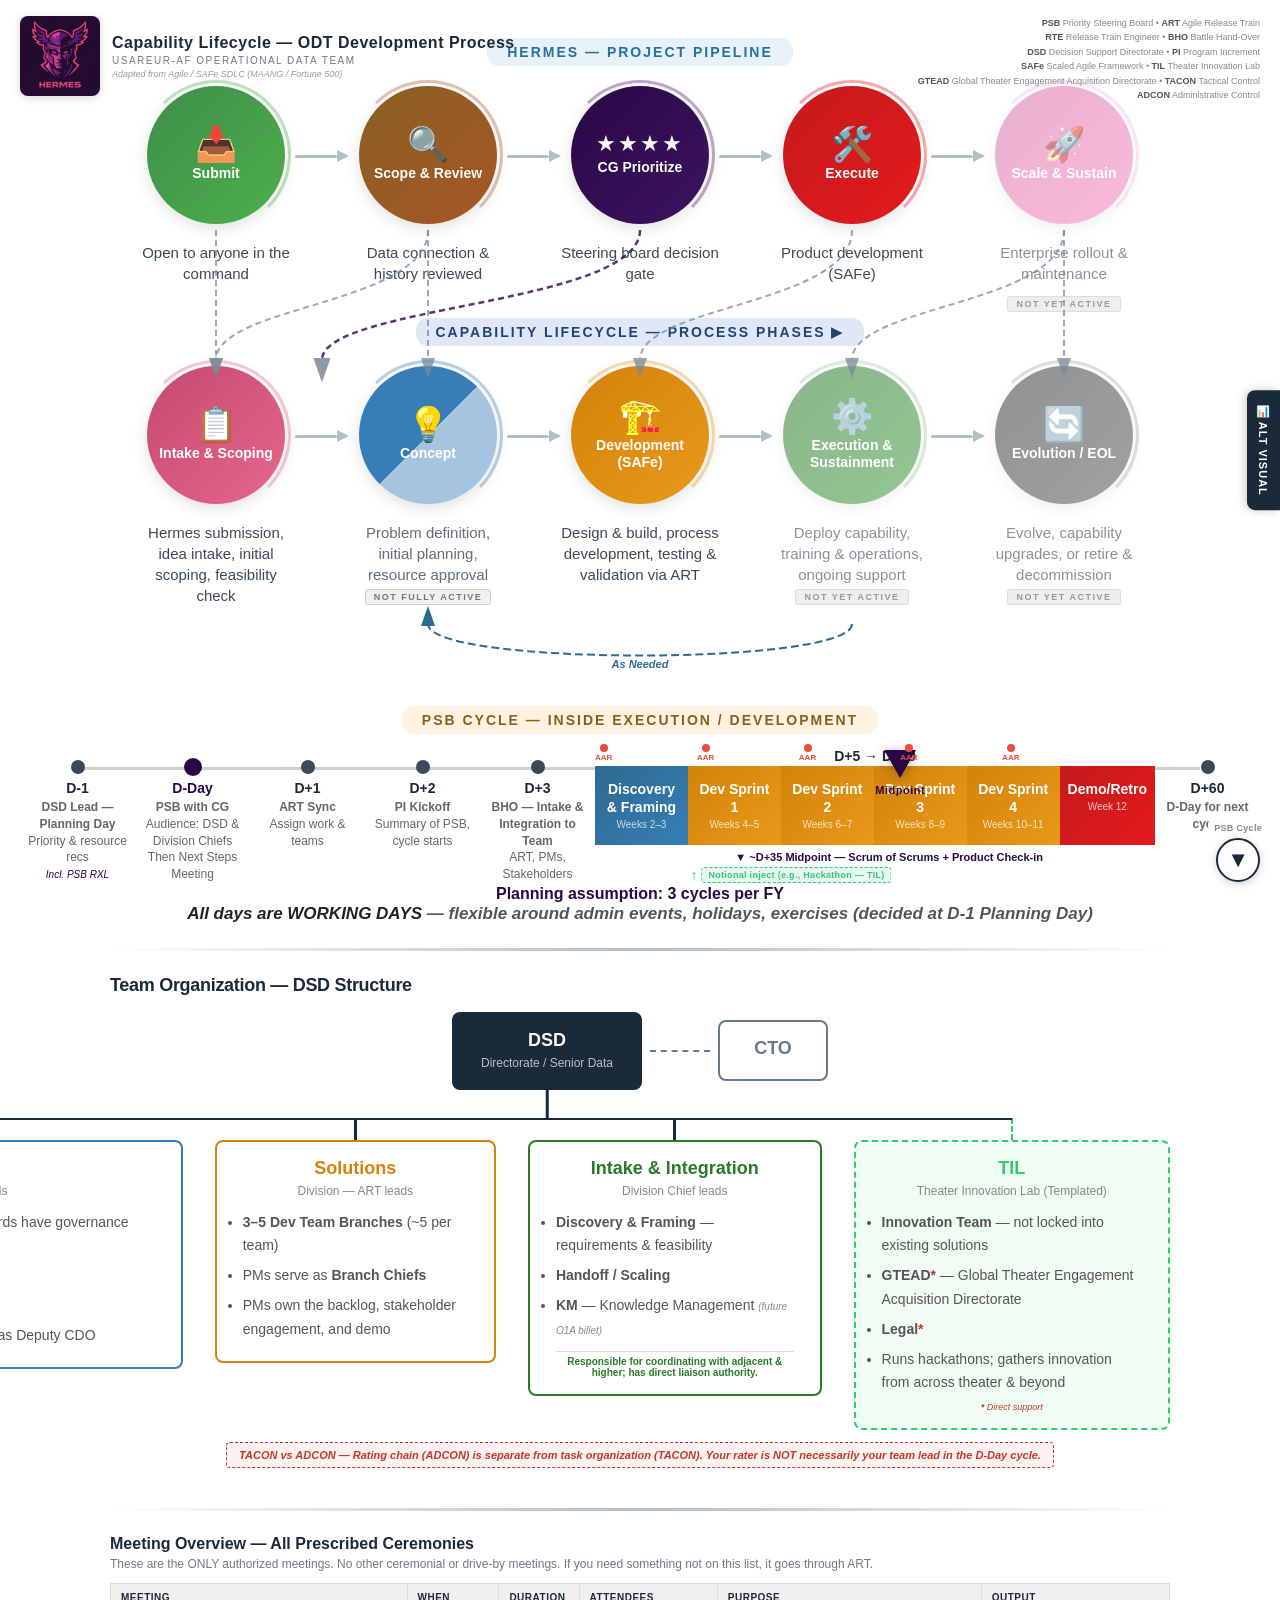
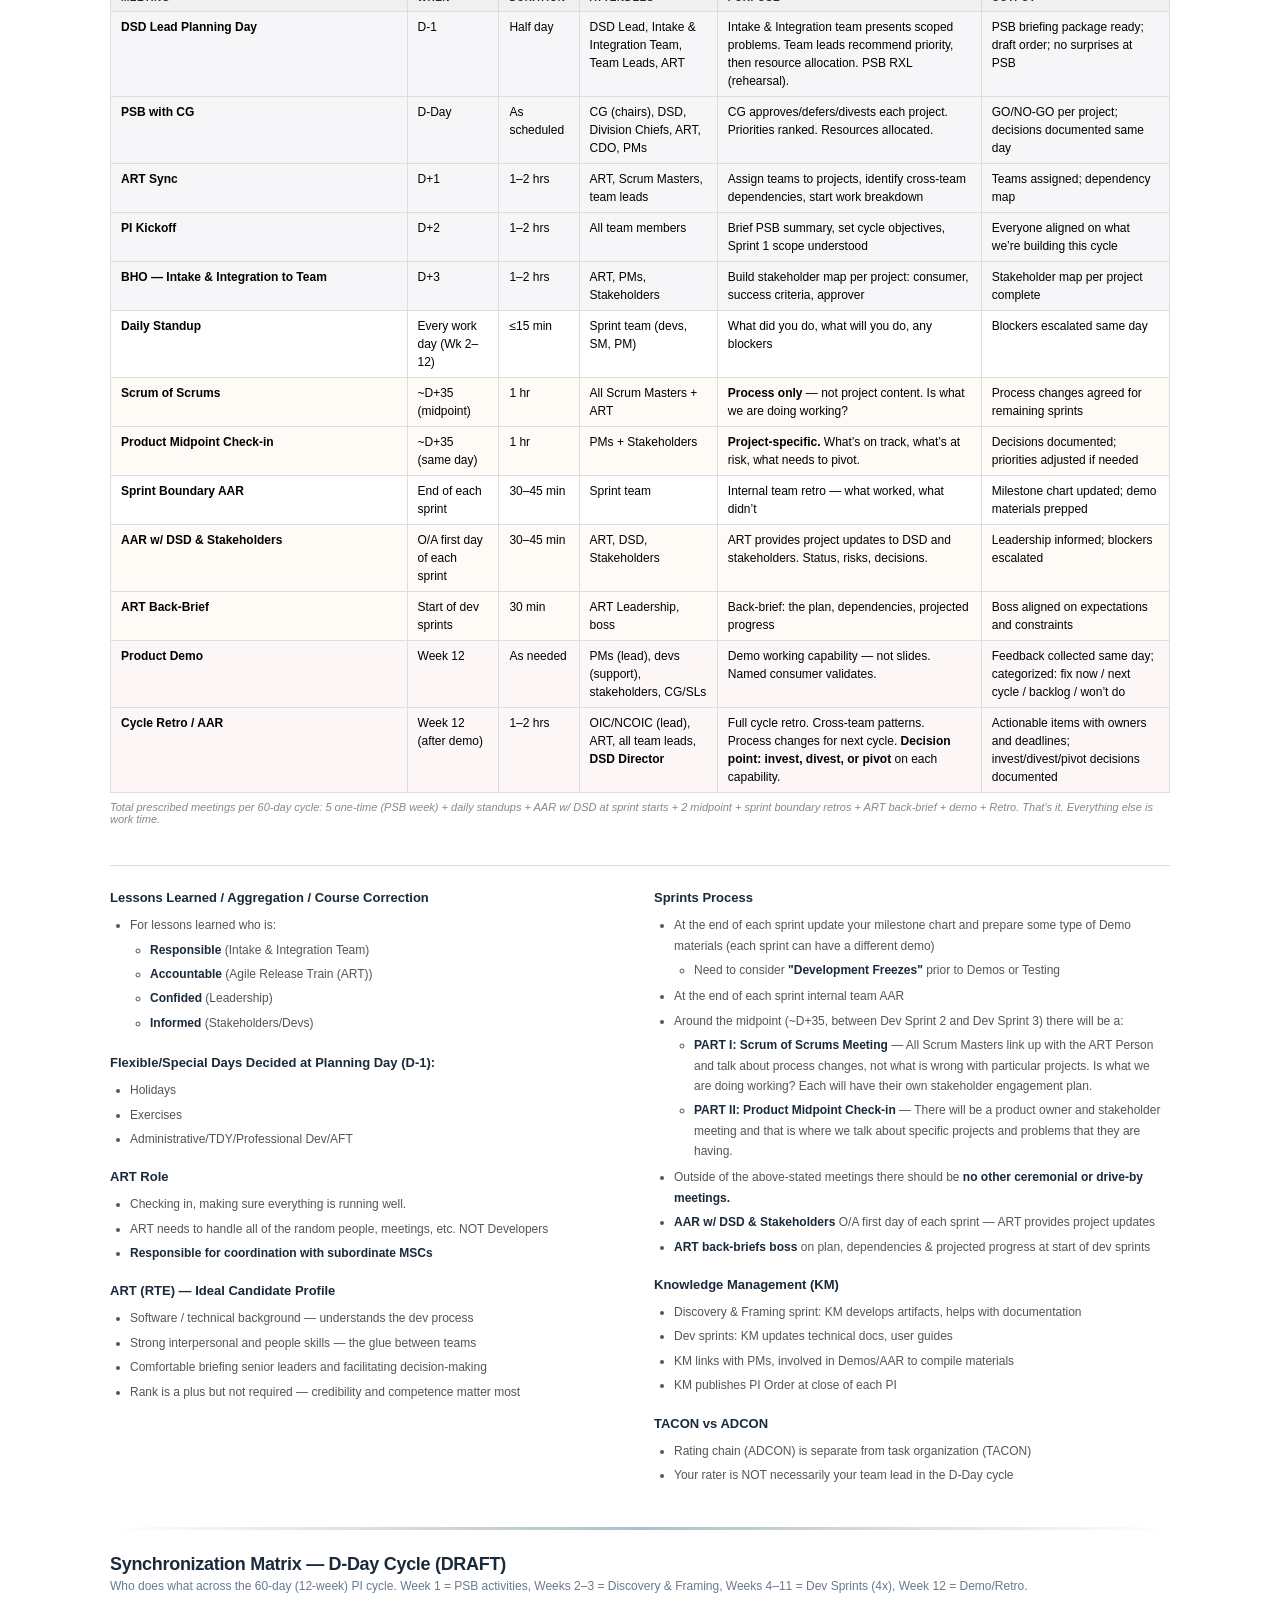
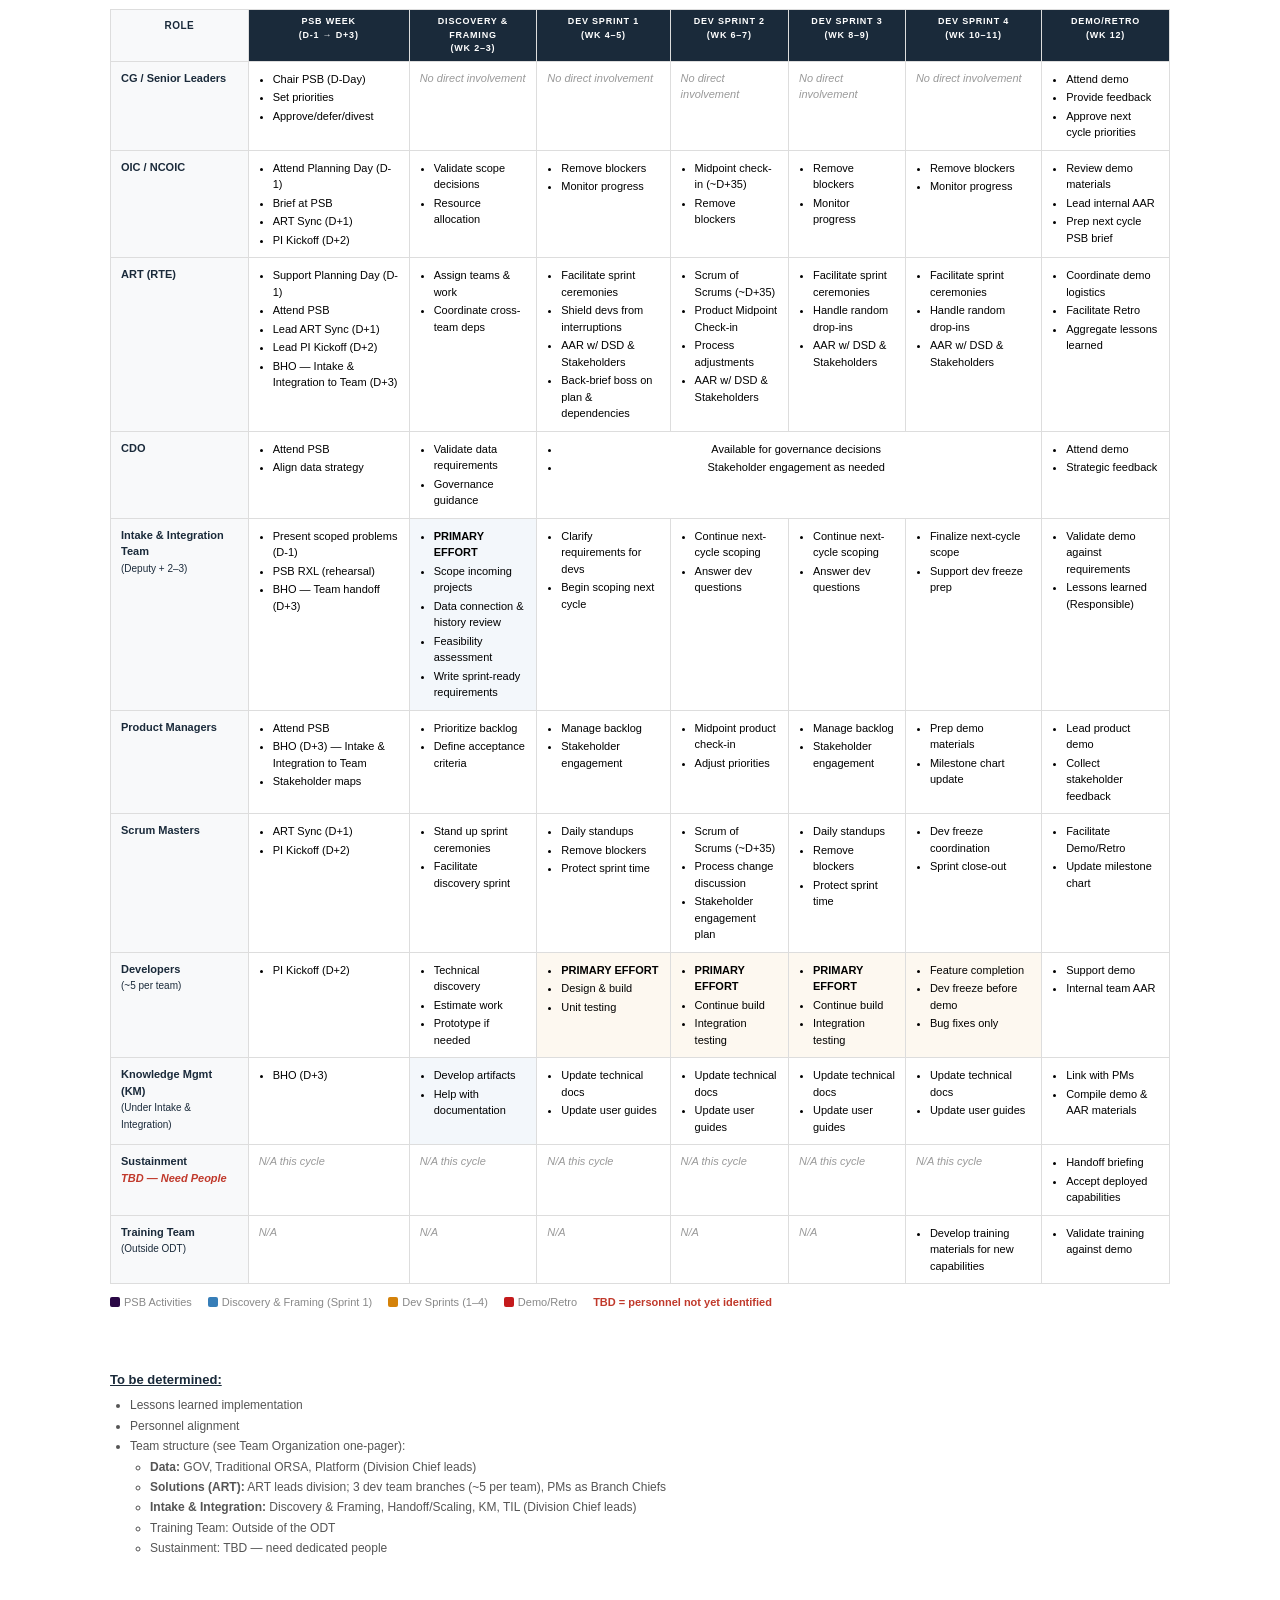
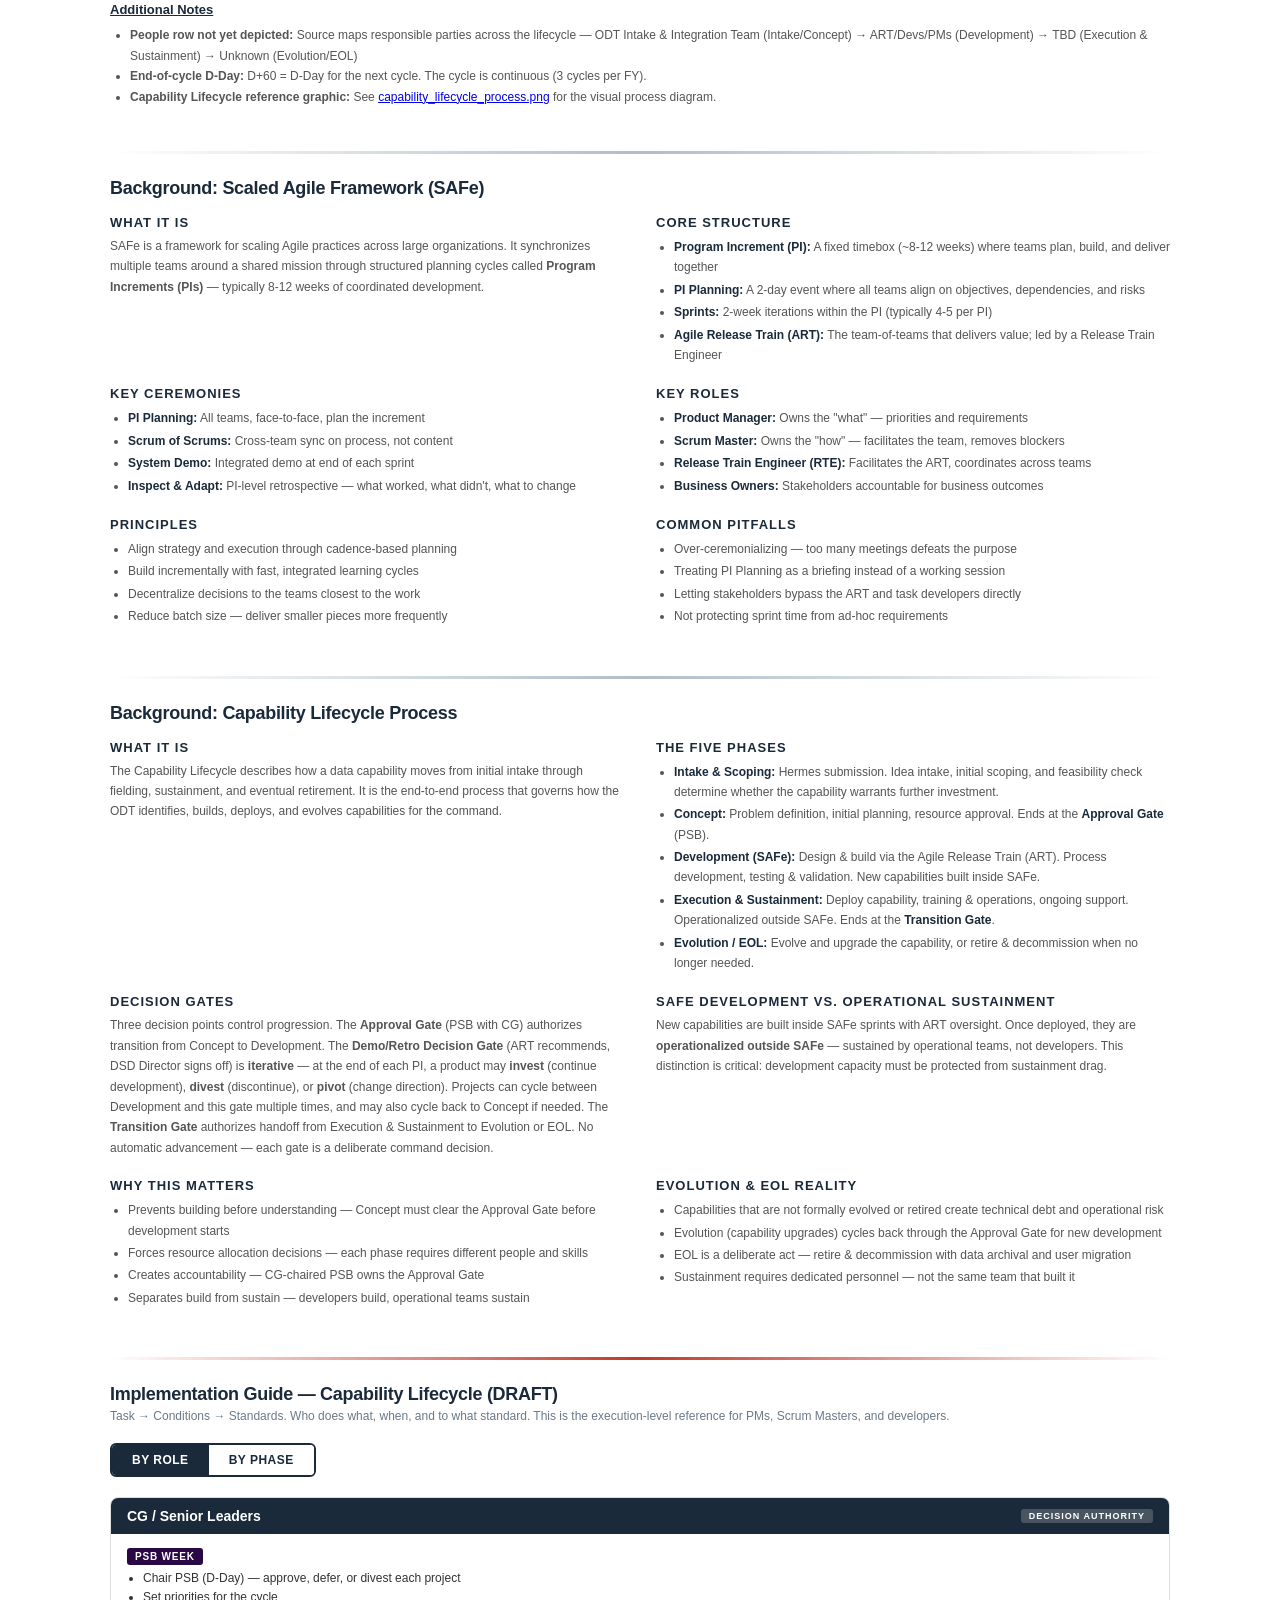
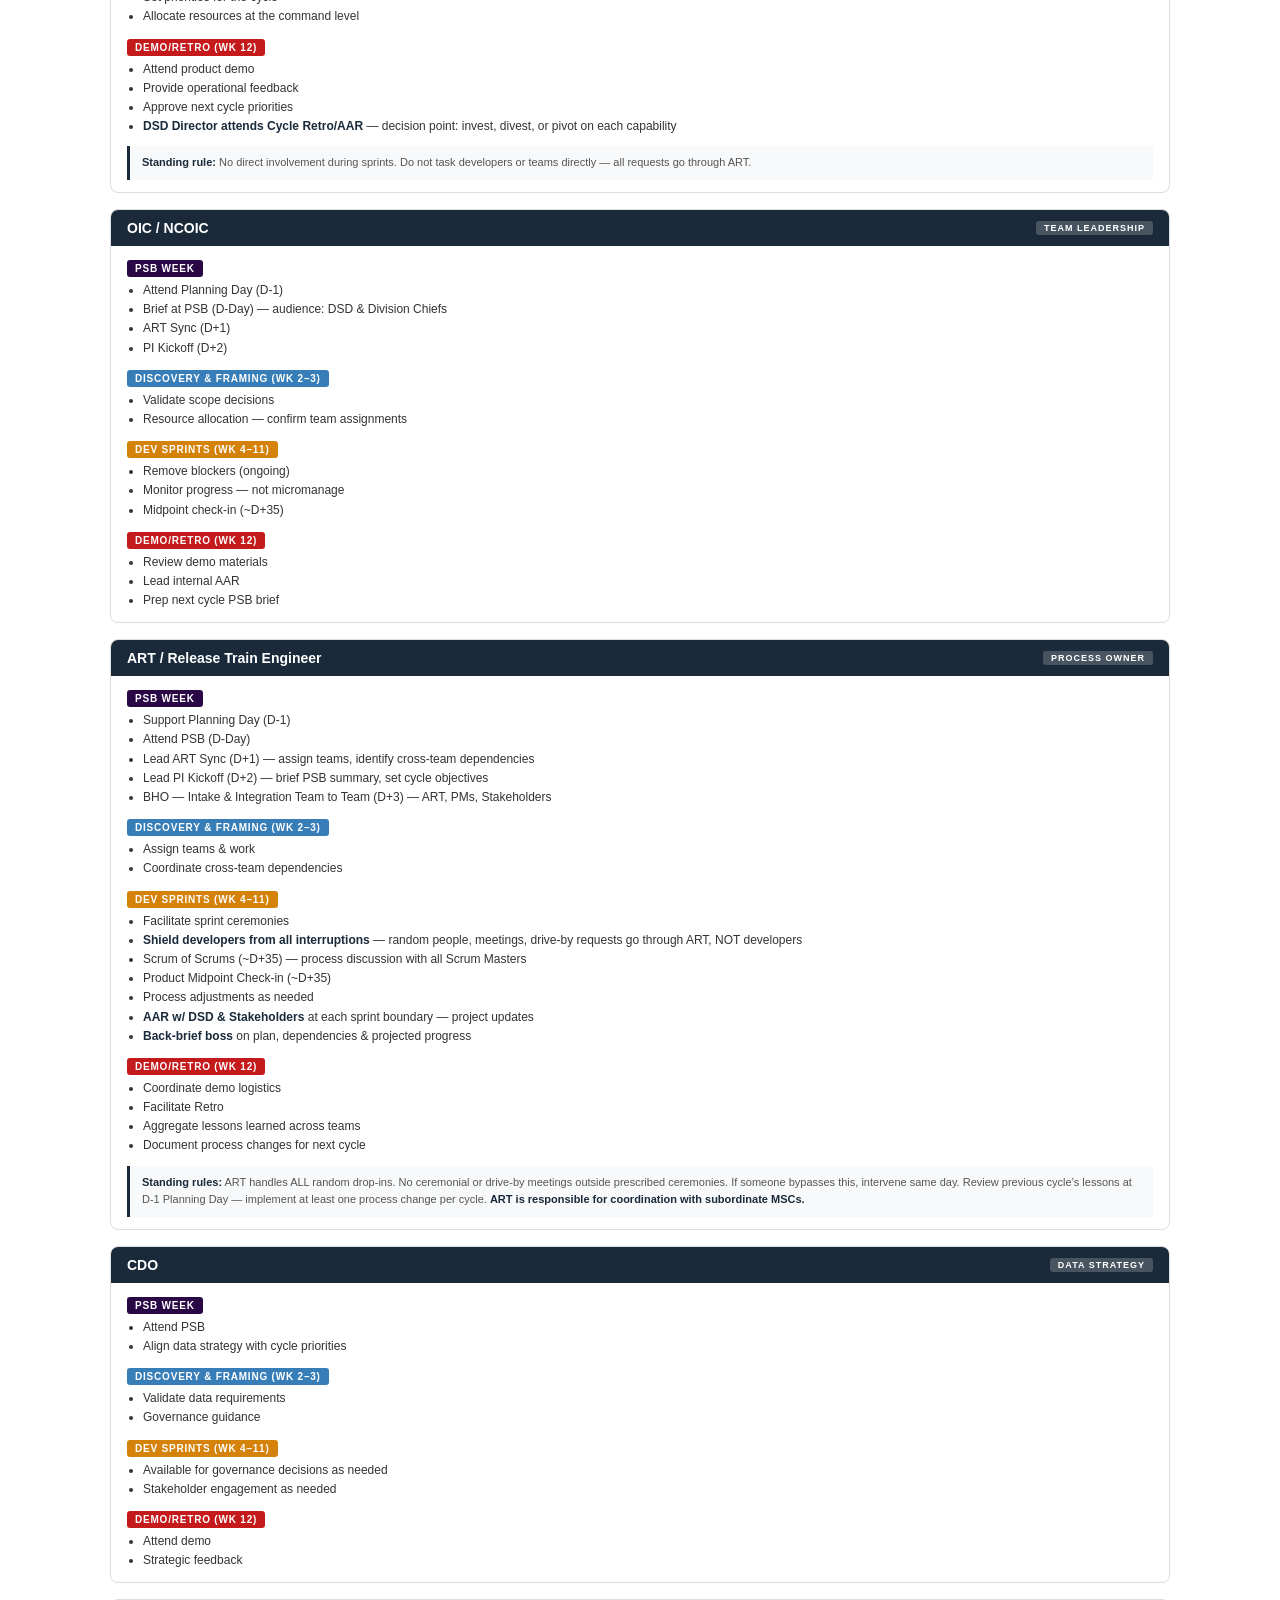
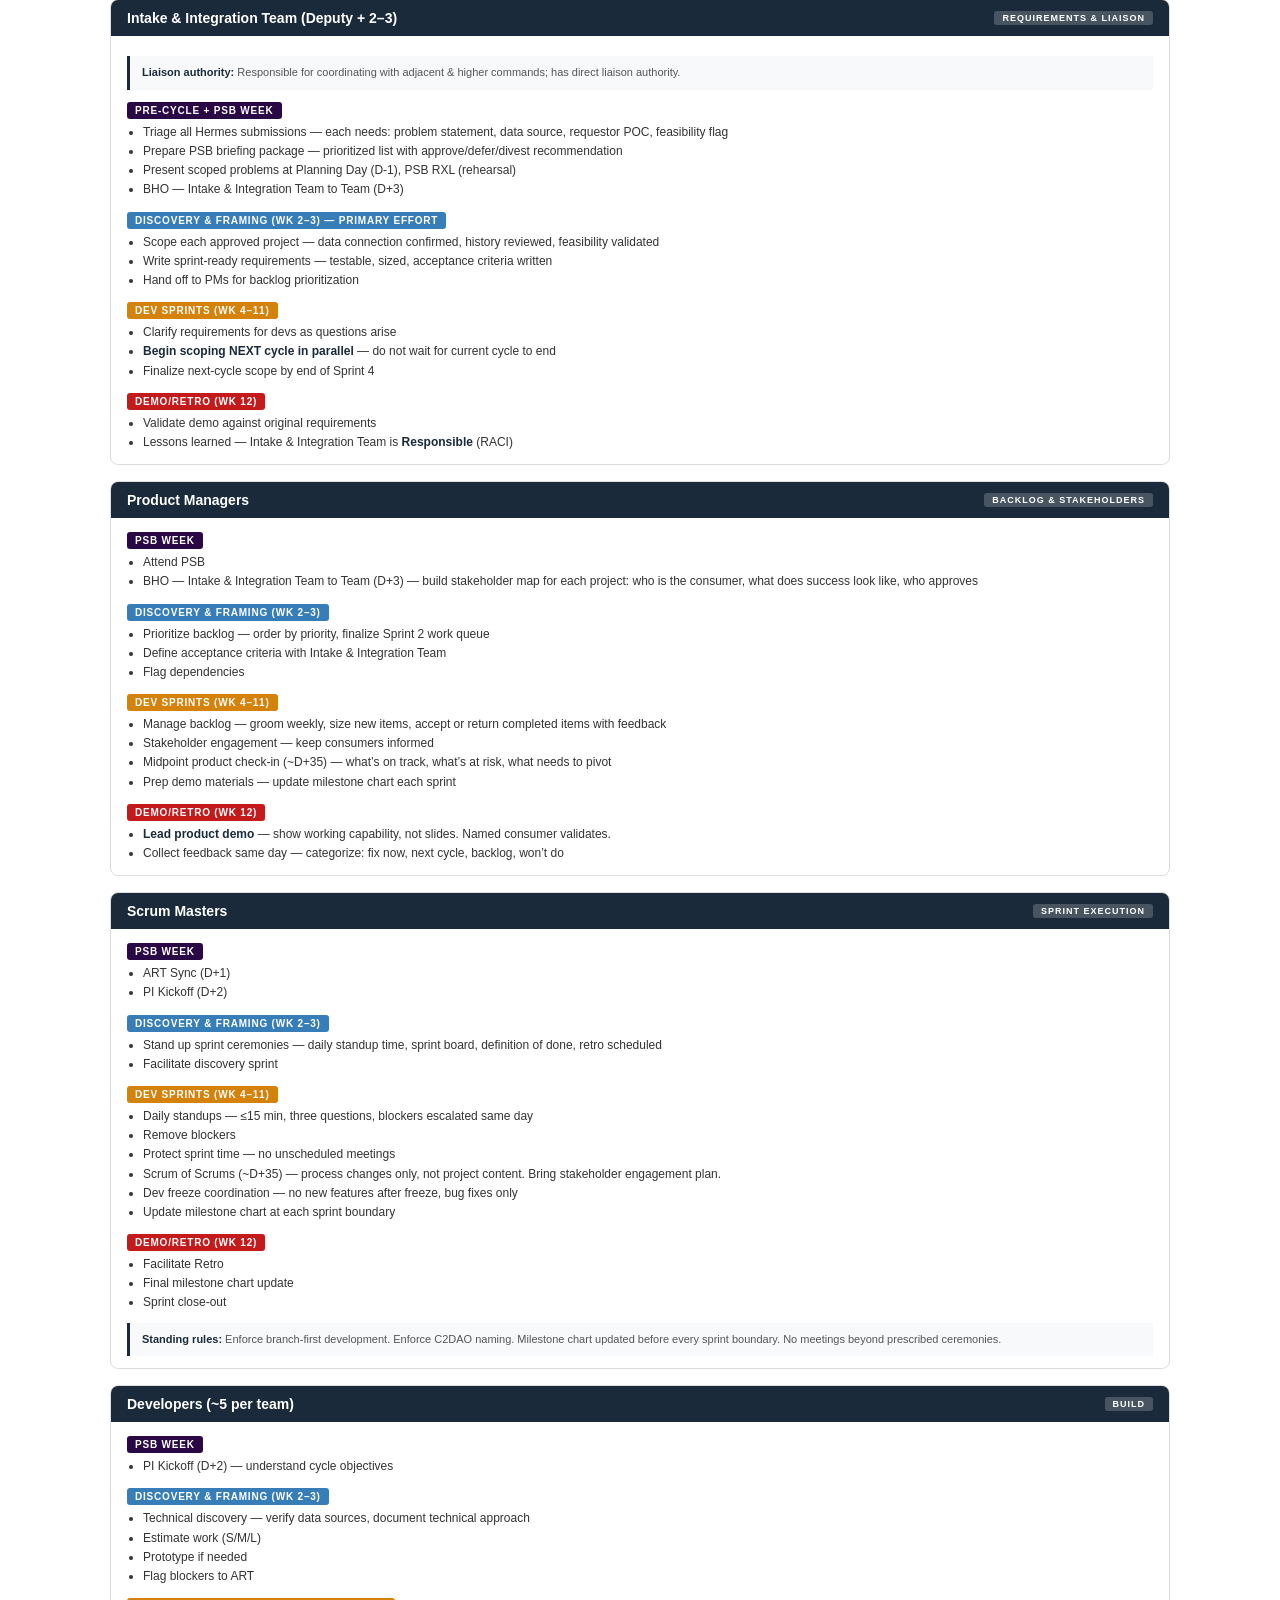
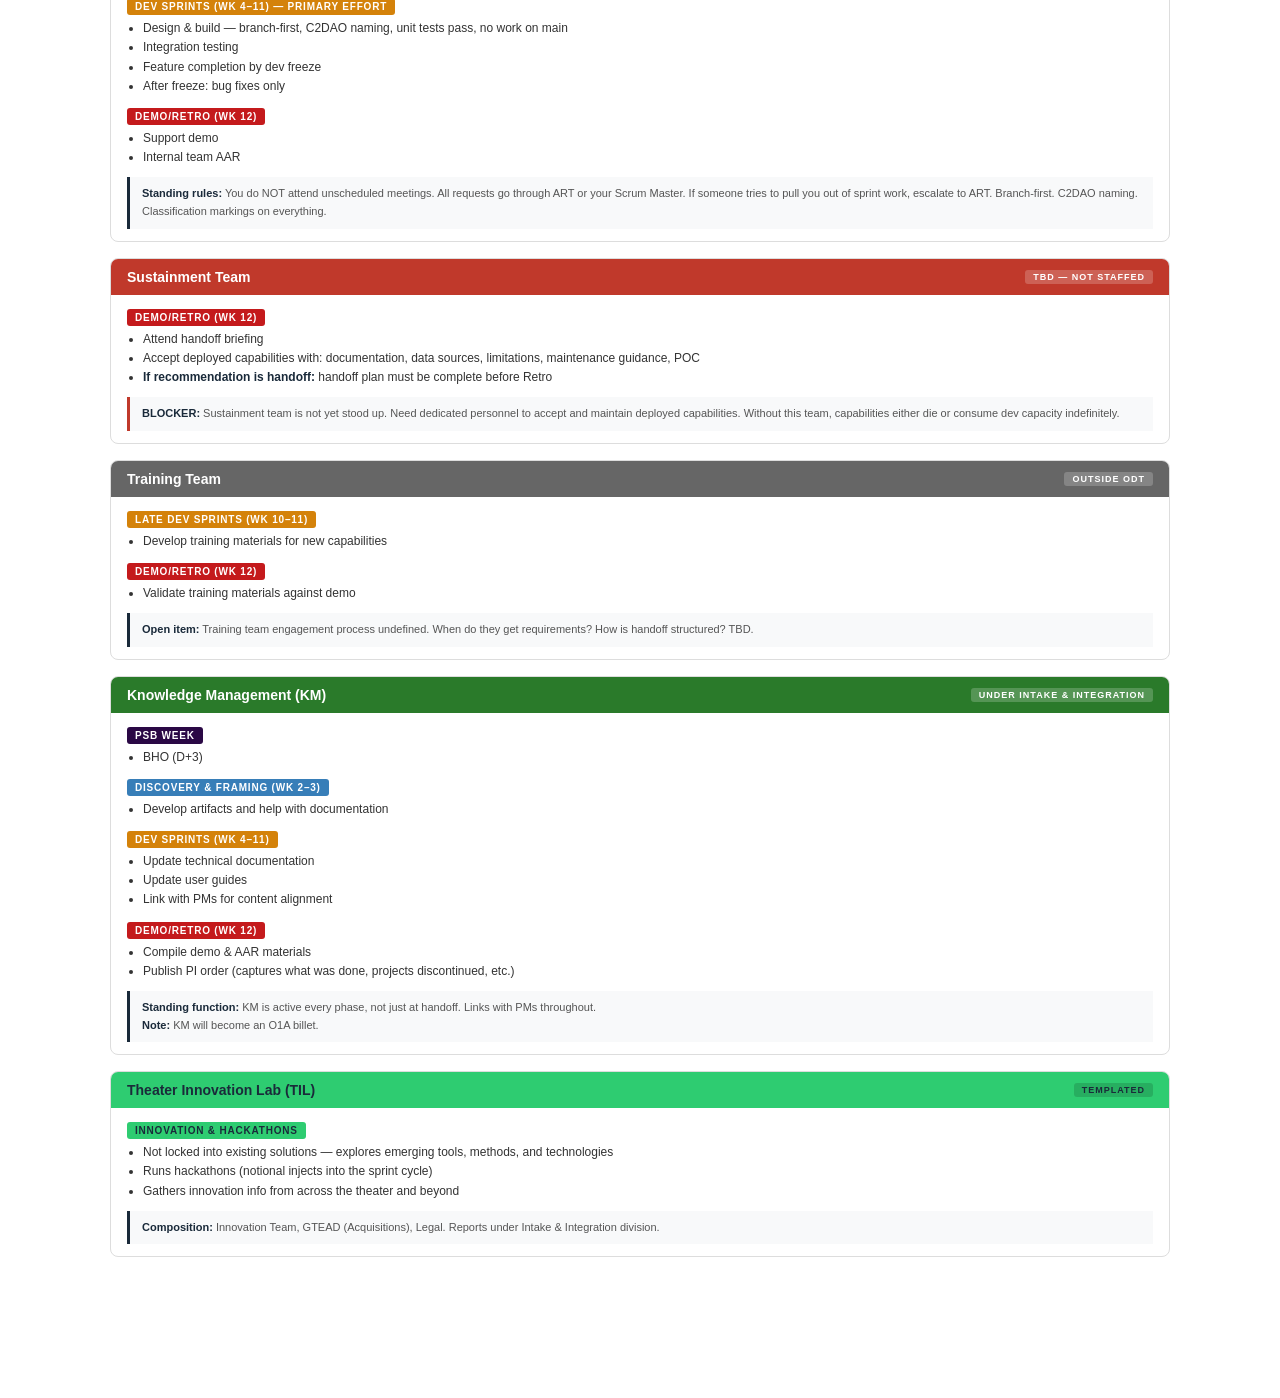
==== docs/index.html @ 3b1d0770 "Refactor: structure project, reorganize assets, extract css/js, add CI/CD pipeline" ====
<!DOCTYPE html>
<html lang="en">
<head>
<meta charset="UTF-8">
<meta name="viewport" content="width=device-width, initial-scale=1.0">
<title>Capability Lifecycle — ODT Development Process</title>
<link rel="stylesheet" href="styles.css">
</head>
<body>

<!-- Unit crest -->
<div class="unit-crest">
  <img src="assets/HERMES_LOGO.jpg" alt="HERMES">
  <div class="crest-text">
    <h1>Capability Lifecycle &mdash; ODT Development Process</h1>
    <div class="subtitle">USAREUR-AF Operational Data Team</div>
    <div style="font-size:9px; color:#999; margin-top:3px; font-style:italic;">Adapted from Agile / SAFe SDLC (MAANG / Fortune 500)</div>
  </div>
</div>

<div class="main-content">

<!-- ═══════ HERMES — 5 Bubbles ═══════ -->
<div class="row">
  <div class="section-label hermes">HERMES &mdash; Project Pipeline</div>
  <div class="pipeline" id="hermesPipeline">
    <div class="step p-submit">
      <div class="circle-wrap">
        <div class="circle">
          <div class="icon">&#x1F4E5;</div>
          <div class="label">Submit</div>
        </div>
      </div>
      <div class="step-desc">Open to anyone in the command</div>
    </div>
    <div class="connector"></div>
    <div class="step p-scope">
      <div class="circle-wrap">
        <div class="circle">
          <div class="icon">&#x1F50D;</div>
          <div class="label">Scope &amp; Review</div>
        </div>
      </div>
      <div class="step-desc">Data connection &amp; history reviewed</div>
    </div>
    <div class="connector"></div>
    <div class="step p-priority">
      <div class="circle-wrap">
        <div class="circle">
          <div class="icon" style="font-size:22px; letter-spacing:2px;">&#x2605;&#x2605;&#x2605;&#x2605;</div>
          <div class="label">CG Prioritize</div>
        </div>
      </div>
      <div class="step-desc">Steering board decision gate</div>
    </div>
    <div class="connector"></div>
    <div class="step p-execute">
      <div class="circle-wrap">
        <div class="circle">
          <div class="icon">&#x1F6E0;&#xFE0F;</div>
          <div class="label">Execute</div>
        </div>
      </div>
      <div class="step-desc">Product development (SAFe)</div>
    </div>
    <div class="connector"></div>
    <div class="step p-scale not-yet">
      <div class="circle-wrap">
        <div class="circle">
          <div class="icon">&#x1F680;</div>
          <div class="label">Scale &amp; Sustain</div>
        </div>
      </div>
      <div class="step-desc">Enterprise rollout &amp; maintenance</div>
      <div class="not-yet-badge">Not Yet Active</div>
    </div>
  </div>
</div>

<!-- ═══════ CAPABILITY LIFECYCLE — 5 Phases ═══════ -->
<div class="row">
  <a href="capability_lifecycle_process.html" style="text-decoration:none;"><div class="section-label sdlc" style="cursor:pointer;">Capability Lifecycle &mdash; Process Phases &#x25B6;</div></a>
  <div class="pipeline" id="sdlcPipeline">
    <div class="step s-intake">
      <div class="circle-wrap">
        <div class="circle">
          <div class="icon">&#x1F4CB;</div>
          <div class="label">Intake &amp; Scoping</div>
        </div>
      </div>
      <div class="step-desc">Hermes submission, idea intake, initial scoping, feasibility check</div>
    </div>
    <div class="connector"></div>
    <div class="step s-concept partial">
      <div class="circle-wrap">
        <div class="circle">
          <div class="icon">&#x1F4A1;</div>
          <div class="label">Concept</div>
        </div>
      </div>
      <div class="step-desc">Problem definition, initial planning, resource approval</div>
      <div class="partial-badge">Not Fully Active</div>
    </div>
    <div class="connector"></div>
    <div class="step s-dev">
      <div class="circle-wrap">
        <div class="circle">
          <div class="icon" style="filter:brightness(2);">&#x1F3D7;&#xFE0F;</div>
          <div class="label">Development (SAFe)</div>
        </div>
      </div>
      <div class="step-desc">Design &amp; build, process development, testing &amp; validation via ART</div>
    </div>
    <div class="connector"></div>
    <div class="step s-execsust not-yet">
      <div class="circle-wrap">
        <div class="circle">
          <div class="icon">&#x2699;&#xFE0F;</div>
          <div class="label">Execution &amp; Sustainment</div>
        </div>
      </div>
      <div class="step-desc">Deploy capability, training &amp; operations, ongoing support</div>
      <div class="not-yet-badge">Not Yet Active</div>
    </div>
    <div class="connector"></div>
    <div class="step s-eol not-yet">
      <div class="circle-wrap">
        <div class="circle">
          <div class="icon">&#x1F504;</div>
          <div class="label">Evolution / EOL</div>
        </div>
      </div>
      <div class="step-desc">Evolve, capability upgrades, or retire &amp; decommission</div>
      <div class="not-yet-badge">Not Yet Active</div>
    </div>
  </div>
  <!-- Iterative cycle arrow: dashed curved arrow from Exec/Sustain back to Concept -->
  <svg class="iterative-arrow-svg" id="iterativeArrowSvg">
    <defs>
      <marker id="arrow-iter" viewBox="0 0 10 7" refX="1" refY="3.5"
              markerWidth="10" markerHeight="8" orient="auto-start-reverse">
        <path d="M0,0 L10,3.5 L0,7 z" fill="#2D6A8F"/>
      </marker>
    </defs>
  </svg>

</div>

<!-- ═══════ PSB / D-DAY CYCLE ═══════ -->
<div class="psb-section" style="margin-top:24px;">
  <div class="row">
    <div class="section-label psb-label" id="psbCycle">PSB Cycle &mdash; Inside Execution / Development</div>
  </div>

  <!-- D-Day Timeline — full width, sprints inline -->
  <div class="d-timeline-full">
    <!-- Pre-sprint nodes -->
    <div class="d-left-nodes">
      <div class="d-node">
        <div class="d-day-label">D-1</div>
        <div class="d-desc"><strong>DSD Lead &mdash; Planning Day</strong><br>Priority &amp; resource recs<br><em style="font-size:10px;color:#2A0845;">Incl. PSB RXL</em></div>
      </div>
      <div class="d-node psb-node">
        <div class="d-day-label">D-Day</div>
        <div class="d-desc"><strong>PSB with CG</strong><br>Audience: DSD &amp; Division Chiefs<br>Then Next Steps Meeting</div>
      </div>
      <div class="d-node">
        <div class="d-day-label">D+1</div>
        <div class="d-desc"><strong>ART Sync</strong><br>Assign work &amp; teams</div>
      </div>
      <div class="d-node">
        <div class="d-day-label">D+2</div>
        <div class="d-desc"><strong>PI Kickoff</strong><br>Summary of PSB, cycle starts</div>
      </div>
      <div class="d-node">
        <div class="d-day-label">D+3</div>
        <div class="d-desc"><strong>BHO &mdash; Intake &amp; Integration to Team</strong><br>ART, PMs, Stakeholders</div>
      </div>
    </div>

    <!-- Sprints block -->
    <div class="d-sprint-zone">
      <div class="d-day-label" style="text-align:center; margin-bottom:2px; margin-top:-4px;">D+5 &rarr; D+60</div>
      <div class="sprint-bar">
        <div class="sprint-block sb1" style="flex:2;">Discovery &amp; Framing<span class="sp-sub">Weeks 2&ndash;3</span></div>
        <div class="sprint-block sb-dev" style="flex:2;">Dev Sprint 1<span class="sp-sub">Weeks 4&ndash;5</span></div>
        <div class="sprint-block sb-dev" style="flex:2;">Dev Sprint 2<span class="sp-sub">Weeks 6&ndash;7</span></div>
        <div class="sprint-block sb-dev" style="flex:2;">Dev Sprint 3<span class="sp-sub">Weeks 8&ndash;9</span></div>
        <div class="sprint-block sb-dev" style="flex:2;">Dev Sprint 4<span class="sp-sub">Weeks 10&ndash;11</span></div>
        <div class="sprint-block sb4" style="flex:1;">Demo/Retro<span class="sp-sub">Week 12</span></div>
        <!-- Midpoint triangle — between Dev Sprint 2 and Dev Sprint 3 -->
        <div class="midpoint-diamond" style="left:54.5%;">
          <div style="width:0;height:0;border-left:16px solid transparent;border-right:16px solid transparent;border-top:28px solid #2A0845;margin:0 auto;filter:drop-shadow(0 2px 6px rgba(0,0,0,0.3));"></div>
          <div class="md-label">Midpoint</div>
        </div>
        <!-- AAR markers at sprint boundaries -->
        <div class="aar-marker" style="left:0%;"><div class="aar-dot"></div><div class="aar-label">AAR</div></div>
        <div class="aar-marker" style="left:18.2%;"><div class="aar-dot"></div><div class="aar-label">AAR</div></div>
        <div class="aar-marker" style="left:36.4%;"><div class="aar-dot"></div><div class="aar-label">AAR</div></div>
        <div class="aar-marker" style="left:54.5%;"><div class="aar-dot"></div><div class="aar-label">AAR</div></div>
        <div class="aar-marker" style="left:72.7%;"><div class="aar-dot"></div><div class="aar-label">AAR</div></div>
        <!-- Hackathon inject annotation -->
        <div class="hackathon-inject">
          <div class="inject-arrow">&#x2191;</div>
          <div class="inject-label">Notional inject (e.g., Hackathon &mdash; TIL)</div>
        </div>
      </div>
      <div class="midpoint-footer" style="text-align:right; padding-right:20%;">&#x25BC; ~D+35 Midpoint &mdash; Scrum of Scrums + Product Check-in</div>
    </div>

    <!-- Post-sprint node -->
    <div class="d-right-nodes">
      <div class="d-node">
        <div class="d-day-label">D+60</div>
        <div class="d-desc"><strong>D-Day for next cycle</strong></div>
      </div>
    </div>
  </div>
  <div class="cycles-note" id="planningNotes" style="margin-top:2px;">Planning assumption: 3 cycles per FY</div>
  <div class="working-days-note" style="margin-top:1px;"><strong>All days are WORKING DAYS</strong> &mdash; flexible around admin events, holidays, exercises (decided at D-1 Planning Day)</div>
</div>

</div><!-- /main-content -->

<!-- ═══════════════════════════════════════════════════════
     ONE-PAGER: Team Organization & TIL
     ═══════════════════════════════════════════════════════ -->
<div class="onepager">
  <div class="onepager-divider"></div>
  <h2 class="onepager-title" id="orgChart">Team Organization &mdash; DSD Structure</h2>

  <!-- Wire diagram -->
  <div class="org-wire">
    <!-- Top level: DSD with CTO tangential to the right -->
    <div style="display:flex; align-items:center; justify-content:center; gap:0; position:relative;">
      <div id="dsdBox" class="org-wire-box top-level">
        <div class="owb-title">DSD</div>
        <div class="owb-sub">Directorate / Senior Data</div>
      </div>
      <div style="width:60px; border-top:2px dashed #6a7a8a; margin:0 8px; flex-shrink:0;"></div>
      <div class="org-wire-box" style="border:2px solid #6a7a8a; min-width:110px;">
        <div class="owb-title" style="color:#6a7a8a;">CTO</div>
      </div>
    </div>
    <!-- Vertical connector from DSD down — positioned by JS -->
    <div id="dsdConnector" class="org-wire-connector"></div>

    <!-- Division level: 3 divisions -->
    <div class="org-wire-level has-hline" style="gap:32px; position:relative;">
      <!-- Data -->
      <div style="display:flex;flex-direction:column;align-items:center;">
        <div class="org-wire-vdrop"></div>
        <div class="org-wire-box" style="border-color:#377EB8;">
          <div class="owb-title" style="color:#377EB8;">Data</div>
          <div class="owb-sub">Division &mdash; CDO leads</div>
          <ul class="owb-items">
            <li><strong>Data Governance Branch</strong> &mdash; data stewards have governance role per directorate, linked via this branch</li>
            <li><strong>Traditional ORSA</strong></li>
            <li><strong>Platform</strong></li>
            <li><strong>Technical Writers</strong> &mdash; Tech Writer serves as Deputy CDO</li>
          </ul>
        </div>
      </div>
      <!-- Solutions (ART) -->
      <div style="display:flex;flex-direction:column;align-items:center;">
        <div class="org-wire-vdrop"></div>
        <div class="org-wire-box" style="border-color:#d4820a;">
          <div class="owb-title" style="color:#d4820a;">Solutions</div>
          <div class="owb-sub">Division &mdash; ART leads</div>
          <ul class="owb-items">
            <li><strong>3&ndash;5 Dev Team Branches</strong> (~5 per team)</li>
            <li>PMs serve as <strong>Branch Chiefs</strong></li>
            <li>PMs own the backlog, stakeholder engagement, and demo</li>
          </ul>
        </div>
      </div>
      <!-- Intake &amp; Integration (formerly Scoping) -->
      <div style="display:flex;flex-direction:column;align-items:center;">
        <div class="org-wire-vdrop"></div>
        <div class="org-wire-box" style="border-color:#2a7a2a;">
          <div class="owb-title" style="color:#2a7a2a;">Intake &amp; Integration</div>
          <div class="owb-sub">Division Chief leads</div>
          <ul class="owb-items">
            <li><strong>Discovery &amp; Framing</strong> &mdash; requirements &amp; feasibility</li>
            <li><strong>Handoff / Scaling</strong></li>
            <li><strong>KM</strong> &mdash; Knowledge Management <span style="font-size:10px;color:#888;font-style:italic;">(future O1A billet)</span></li>
          </ul>
          <div style="font-size:10px; color:#2a7a2a; margin-top:6px; font-weight:600; border-top:1px solid #ddd; padding-top:4px;">Responsible for coordinating with adjacent &amp; higher; has direct liaison authority.</div>
        </div>
      </div>
      <!-- TIL (inline, dashed border) -->
      <div style="display:flex;flex-direction:column;align-items:center;">
        <div class="org-wire-vdrop" style="border-left:2px dashed #2ecc71;background:none;"></div>
        <div class="org-wire-box" style="border: 2px dashed #2ecc71; background:#f0fdf4;">
          <div class="owb-title" style="color:#2ecc71;">TIL</div>
          <div class="owb-sub">Theater Innovation Lab (Templated)</div>
          <ul class="owb-items">
            <li><strong>Innovation Team</strong> &mdash; not locked into existing solutions</li>
            <li><strong>GTEAD</strong><span class="direct-support">*</span> &mdash; Global Theater Engagement Acquisition Directorate</li>
            <li><strong>Legal</strong><span class="direct-support">*</span></li>
            <li>Runs hackathons; gathers innovation from across theater &amp; beyond</li>
          </ul>
          <div style="font-size:9px; color:#c0392b; margin-top:4px; font-style:italic;"><span class="direct-support">*</span> Direct support</div>
        </div>
      </div>
    </div>

    <!-- TACON / ADCON note -->
    <div class="org-tacon-note">TACON vs ADCON &mdash; Rating chain (ADCON) is separate from task organization (TACON). Your rater is NOT necessarily your team lead in the D-Day cycle.</div>
  </div>



</div>

<!-- ═══════════════════════════════════════════════════════
     MEETING OVERVIEW — underneath org chart
     ═══════════════════════════════════════════════════════ -->
<div class="onepager">
  <div class="onepager-divider"></div>
  <h3 style="font-size:16px; font-weight:800; color:#1a2a3a; letter-spacing:0; margin-bottom:4px;" id="meetingOverview">Meeting Overview &mdash; All Prescribed Ceremonies</h3>
  <p style="font-size:12px; color:#6a7a8a; margin-bottom:12px;">These are the ONLY authorized meetings. No other ceremonial or drive-by meetings. If you need something not on this list, it goes through ART.</p>

  <table class="impl-table">
    <thead><tr><th>Meeting</th><th>When</th><th>Duration</th><th>Attendees</th><th>Purpose</th><th>Output</th></tr></thead>
    <tbody>
      <tr style="background:rgba(42,8,69,0.04);">
        <td>DSD Lead Planning Day</td>
        <td>D-1</td>
        <td>Half day</td>
        <td>DSD Lead, Intake &amp; Integration Team, Team Leads, ART</td>
        <td>Intake &amp; Integration team presents scoped problems. Team leads recommend priority, then resource allocation. PSB RXL (rehearsal).</td>
        <td>PSB briefing package ready; draft order; no surprises at PSB</td>
      </tr>
      <tr style="background:rgba(42,8,69,0.04);">
        <td>PSB with CG</td>
        <td>D-Day</td>
        <td>As scheduled</td>
        <td>CG (chairs), DSD, Division Chiefs, ART, CDO, PMs</td>
        <td>CG approves/defers/divests each project. Priorities ranked. Resources allocated.</td>
        <td>GO/NO-GO per project; decisions documented same day</td>
      </tr>
      <tr style="background:rgba(42,8,69,0.04);">
        <td>ART Sync</td>
        <td>D+1</td>
        <td>1&ndash;2 hrs</td>
        <td>ART, Scrum Masters, team leads</td>
        <td>Assign teams to projects, identify cross-team dependencies, start work breakdown</td>
        <td>Teams assigned; dependency map</td>
      </tr>
      <tr style="background:rgba(42,8,69,0.04);">
        <td>PI Kickoff</td>
        <td>D+2</td>
        <td>1&ndash;2 hrs</td>
        <td>All team members</td>
        <td>Brief PSB summary, set cycle objectives, Sprint 1 scope understood</td>
        <td>Everyone aligned on what we&rsquo;re building this cycle</td>
      </tr>
      <tr style="background:rgba(42,8,69,0.04);">
        <td>BHO &mdash; Intake &amp; Integration to Team</td>
        <td>D+3</td>
        <td>1&ndash;2 hrs</td>
        <td>ART, PMs, Stakeholders</td>
        <td>Build stakeholder map per project: consumer, success criteria, approver</td>
        <td>Stakeholder map per project complete</td>
      </tr>
      <tr>
        <td>Daily Standup</td>
        <td>Every work day (Wk 2&ndash;12)</td>
        <td>&le;15 min</td>
        <td>Sprint team (devs, SM, PM)</td>
        <td>What did you do, what will you do, any blockers</td>
        <td>Blockers escalated same day</td>
      </tr>
      <tr style="background:rgba(212,130,10,0.04);">
        <td>Scrum of Scrums</td>
        <td>~D+35 (midpoint)</td>
        <td>1 hr</td>
        <td>All Scrum Masters + ART</td>
        <td><strong>Process only</strong> &mdash; not project content. Is what we are doing working?</td>
        <td>Process changes agreed for remaining sprints</td>
      </tr>
      <tr style="background:rgba(212,130,10,0.04);">
        <td>Product Midpoint Check-in</td>
        <td>~D+35 (same day)</td>
        <td>1 hr</td>
        <td>PMs + Stakeholders</td>
        <td><strong>Project-specific.</strong> What&rsquo;s on track, what&rsquo;s at risk, what needs to pivot.</td>
        <td>Decisions documented; priorities adjusted if needed</td>
      </tr>
      <tr>
        <td>Sprint Boundary AAR</td>
        <td>End of each sprint</td>
        <td>30&ndash;45 min</td>
        <td>Sprint team</td>
        <td>Internal team retro &mdash; what worked, what didn&rsquo;t</td>
        <td>Milestone chart updated; demo materials prepped</td>
      </tr>
      <tr style="background:rgba(212,130,10,0.04);">
        <td>AAR w/ DSD &amp; Stakeholders</td>
        <td>O/A first day of each sprint</td>
        <td>30&ndash;45 min</td>
        <td>ART, DSD, Stakeholders</td>
        <td>ART provides project updates to DSD and stakeholders. Status, risks, decisions.</td>
        <td>Leadership informed; blockers escalated</td>
      </tr>
      <tr style="background:rgba(212,130,10,0.04);">
        <td>ART Back-Brief</td>
        <td>Start of dev sprints</td>
        <td>30 min</td>
        <td>ART Leadership, boss</td>
        <td>Back-brief: the plan, dependencies, projected progress</td>
        <td>Boss aligned on expectations and constraints</td>
      </tr>
      <tr style="background:rgba(196,26,28,0.04);">
        <td>Product Demo</td>
        <td>Week 12</td>
        <td>As needed</td>
        <td>PMs (lead), devs (support), stakeholders, CG/SLs</td>
        <td>Demo working capability &mdash; not slides. Named consumer validates.</td>
        <td>Feedback collected same day; categorized: fix now / next cycle / backlog / won&rsquo;t do</td>
      </tr>
      <tr style="background:rgba(196,26,28,0.04);">
        <td>Cycle Retro / AAR</td>
        <td>Week 12 (after demo)</td>
        <td>1&ndash;2 hrs</td>
        <td>OIC/NCOIC (lead), ART, all team leads, <strong>DSD Director</strong></td>
        <td>Full cycle retro. Cross-team patterns. Process changes for next cycle. <strong>Decision point: invest, divest, or pivot</strong> on each capability.</td>
        <td>Actionable items with owners and deadlines; invest/divest/pivot decisions documented</td>
      </tr>
    </tbody>
  </table>
  <div class="impl-note">Total prescribed meetings per 60-day cycle: 5 one-time (PSB week) + daily standups + AAR w/ DSD at sprint starts + 2 midpoint + sprint boundary retros + ART back-brief + demo + Retro. That&rsquo;s it. Everything else is work time.</div>
</div>

<!-- ═══════ CONSIDERATIONS (scroll down) ═══════ -->
<div class="considerations">
  <div class="consider-divider" id="considerations"></div>
  <div class="consider-grid">
    <div class="consider-col">
      <h3>Lessons Learned / Aggregation / Course Correction</h3>
      <ul>
        <li>For lessons learned who is:
          <ul>
            <li><strong>Responsible</strong> (Intake &amp; Integration Team)</li>
            <li><strong>Accountable</strong> (Agile Release Train (ART))</li>
            <li><strong>Confided</strong> (Leadership)</li>
            <li><strong>Informed</strong> (Stakeholders/Devs)</li>
          </ul>
        </li>
      </ul>

      <h3>Flexible/Special Days Decided at Planning Day (D-1):</h3>
      <ul>
        <li>Holidays</li>
        <li>Exercises</li>
        <li>Administrative/TDY/Professional Dev/AFT</li>
      </ul>

      <h3>ART Role</h3>
      <ul>
        <li>Checking in, making sure everything is running well.</li>
        <li>ART needs to handle all of the random people, meetings, etc. NOT Developers</li>
        <li><strong>Responsible for coordination with subordinate MSCs</strong></li>
      </ul>

      <h3>ART (RTE) &mdash; Ideal Candidate Profile</h3>
      <ul>
        <li>Software / technical background &mdash; understands the dev process</li>
        <li>Strong interpersonal and people skills &mdash; the glue between teams</li>
        <li>Comfortable briefing senior leaders and facilitating decision-making</li>
        <li>Rank is a plus but not required &mdash; credibility and competence matter most</li>
      </ul>
    </div>

    <div class="consider-col">
      <h3>Sprints Process</h3>
      <ul>
        <li>At the end of each sprint update your milestone chart and prepare some type of Demo materials (each sprint can have a different demo)
          <ul>
            <li>Need to consider <strong>"Development Freezes"</strong> prior to Demos or Testing</li>
          </ul>
        </li>
        <li>At the end of each sprint internal team AAR</li>
        <li>Around the midpoint (~D+35, between Dev Sprint 2 and Dev Sprint 3) there will be a:
          <ul>
            <li><strong>PART I: Scrum of Scrums Meeting</strong> &mdash; All Scrum Masters link up with the ART Person and talk about process changes, not what is wrong with particular projects. Is what we are doing working? Each will have their own stakeholder engagement plan.</li>
            <li><strong>PART II: Product Midpoint Check-in</strong> &mdash; There will be a product owner and stakeholder meeting and that is where we talk about specific projects and problems that they are having.</li>
          </ul>
        </li>
        <li>Outside of the above-stated meetings there should be <strong>no other ceremonial or drive-by meetings.</strong></li>
        <li><strong>AAR w/ DSD &amp; Stakeholders</strong> O/A first day of each sprint &mdash; ART provides project updates</li>
        <li><strong>ART back-briefs boss</strong> on plan, dependencies &amp; projected progress at start of dev sprints</li>
      </ul>

      <h3>Knowledge Management (KM)</h3>
      <ul>
        <li>Discovery &amp; Framing sprint: KM develops artifacts, helps with documentation</li>
        <li>Dev sprints: KM updates technical docs, user guides</li>
        <li>KM links with PMs, involved in Demos/AAR to compile materials</li>
        <li>KM publishes PI Order at close of each PI</li>
      </ul>

      <h3>TACON vs ADCON</h3>
      <ul>
        <li>Rating chain (ADCON) is separate from task organization (TACON)</li>
        <li>Your rater is NOT necessarily your team lead in the D-Day cycle</li>
      </ul>
    </div>
  </div>
</div>

<!-- ═══════ SYNC MATRIX ═══════ -->
<div class="sync-section">
  <div class="sync-divider"></div>
  <div class="sync-title" id="syncMatrix">Synchronization Matrix &mdash; D-Day Cycle (DRAFT)</div>
  <div class="sync-subtitle">Who does what across the 60-day (12-week) PI cycle. Week 1 = PSB activities, Weeks 2&ndash;3 = Discovery &amp; Framing, Weeks 4&ndash;11 = Dev Sprints (4x), Week 12 = Demo/Retro.</div>

  <table class="sync-table">
    <thead>
      <tr>
        <th style="background:#f8f9fa;color:#1a2a3a;">Role</th>
        <th class="phase-header ph-psb">PSB Week<br>(D-1 &rarr; D+3)</th>
        <th class="phase-header ph-scope">Discovery &amp; Framing<br>(Wk 2&ndash;3)</th>
        <th class="phase-header ph-dev">Dev Sprint 1<br>(Wk 4&ndash;5)</th>
        <th class="phase-header ph-dev">Dev Sprint 2<br>(Wk 6&ndash;7)</th>
        <th class="phase-header ph-dev">Dev Sprint 3<br>(Wk 8&ndash;9)</th>
        <th class="phase-header ph-dev">Dev Sprint 4<br>(Wk 10&ndash;11)</th>
        <th class="phase-header ph-demo">Demo/Retro<br>(Wk 12)</th>
      </tr>
    </thead>
    <tbody>
      <tr>
        <td class="col-role">CG / Senior Leaders</td>
        <td><ul><li>Chair PSB (D-Day)</li><li>Set priorities</li><li>Approve/defer/divest</li></ul></td>
        <td class="draft-note">No direct involvement</td>
        <td class="draft-note">No direct involvement</td>
        <td class="draft-note">No direct involvement</td>
        <td class="draft-note">No direct involvement</td>
        <td class="draft-note">No direct involvement</td>
        <td><ul><li>Attend demo</li><li>Provide feedback</li><li>Approve next cycle priorities</li></ul></td>
      </tr>
      <tr>
        <td class="col-role">OIC / NCOIC</td>
        <td><ul><li>Attend Planning Day (D-1)</li><li>Brief at PSB</li><li>ART Sync (D+1)</li><li>PI Kickoff (D+2)</li></ul></td>
        <td><ul><li>Validate scope decisions</li><li>Resource allocation</li></ul></td>
        <td><ul><li>Remove blockers</li><li>Monitor progress</li></ul></td>
        <td><ul><li>Midpoint check-in (~D+35)</li><li>Remove blockers</li></ul></td>
        <td><ul><li>Remove blockers</li><li>Monitor progress</li></ul></td>
        <td><ul><li>Remove blockers</li><li>Monitor progress</li></ul></td>
        <td><ul><li>Review demo materials</li><li>Lead internal AAR</li><li>Prep next cycle PSB brief</li></ul></td>
      </tr>
      <tr>
        <td class="col-role">ART (RTE)</td>
        <td><ul><li>Support Planning Day (D-1)</li><li>Attend PSB</li><li>Lead ART Sync (D+1)</li><li>Lead PI Kickoff (D+2)</li><li>BHO &mdash; Intake &amp; Integration to Team (D+3)</li></ul></td>
        <td><ul><li>Assign teams &amp; work</li><li>Coordinate cross-team deps</li></ul></td>
        <td><ul><li>Facilitate sprint ceremonies</li><li>Shield devs from interruptions</li><li>AAR w/ DSD &amp; Stakeholders</li><li>Back-brief boss on plan &amp; dependencies</li></ul></td>
        <td><ul><li>Scrum of Scrums (~D+35)</li><li>Product Midpoint Check-in</li><li>Process adjustments</li><li>AAR w/ DSD &amp; Stakeholders</li></ul></td>
        <td><ul><li>Facilitate sprint ceremonies</li><li>Handle random drop-ins</li><li>AAR w/ DSD &amp; Stakeholders</li></ul></td>
        <td><ul><li>Facilitate sprint ceremonies</li><li>Handle random drop-ins</li><li>AAR w/ DSD &amp; Stakeholders</li></ul></td>
        <td><ul><li>Coordinate demo logistics</li><li>Facilitate Retro</li><li>Aggregate lessons learned</li></ul></td>
      </tr>
      <tr>
        <td class="col-role">CDO</td>
        <td><ul><li>Attend PSB</li><li>Align data strategy</li></ul></td>
        <td><ul><li>Validate data requirements</li><li>Governance guidance</li></ul></td>
        <td colspan="4" style="text-align:center;"><ul><li>Available for governance decisions</li><li>Stakeholder engagement as needed</li></ul></td>
        <td><ul><li>Attend demo</li><li>Strategic feedback</li></ul></td>
      </tr>
      <tr>
        <td class="col-role">Intake &amp; Integration Team<br><span style="font-weight:400;font-size:10px;">(Deputy + 2&ndash;3)</span></td>
        <td><ul><li>Present scoped problems (D-1)</li><li>PSB RXL (rehearsal)</li><li>BHO &mdash; Team handoff (D+3)</li></ul></td>
        <td style="background:rgba(55,126,184,0.06);"><ul><li><strong>PRIMARY EFFORT</strong></li><li>Scope incoming projects</li><li>Data connection &amp; history review</li><li>Feasibility assessment</li><li>Write sprint-ready requirements</li></ul></td>
        <td><ul><li>Clarify requirements for devs</li><li>Begin scoping next cycle</li></ul></td>
        <td><ul><li>Continue next-cycle scoping</li><li>Answer dev questions</li></ul></td>
        <td><ul><li>Continue next-cycle scoping</li><li>Answer dev questions</li></ul></td>
        <td><ul><li>Finalize next-cycle scope</li><li>Support dev freeze prep</li></ul></td>
        <td><ul><li>Validate demo against requirements</li><li>Lessons learned (Responsible)</li></ul></td>
      </tr>
      <tr>
        <td class="col-role">Product Managers</td>
        <td><ul><li>Attend PSB</li><li>BHO (D+3) &mdash; Intake &amp; Integration to Team</li><li>Stakeholder maps</li></ul></td>
        <td><ul><li>Prioritize backlog</li><li>Define acceptance criteria</li></ul></td>
        <td><ul><li>Manage backlog</li><li>Stakeholder engagement</li></ul></td>
        <td><ul><li>Midpoint product check-in</li><li>Adjust priorities</li></ul></td>
        <td><ul><li>Manage backlog</li><li>Stakeholder engagement</li></ul></td>
        <td><ul><li>Prep demo materials</li><li>Milestone chart update</li></ul></td>
        <td><ul><li>Lead product demo</li><li>Collect stakeholder feedback</li></ul></td>
      </tr>
      <tr>
        <td class="col-role">Scrum Masters</td>
        <td><ul><li>ART Sync (D+1)</li><li>PI Kickoff (D+2)</li></ul></td>
        <td><ul><li>Stand up sprint ceremonies</li><li>Facilitate discovery sprint</li></ul></td>
        <td><ul><li>Daily standups</li><li>Remove blockers</li><li>Protect sprint time</li></ul></td>
        <td><ul><li>Scrum of Scrums (~D+35)</li><li>Process change discussion</li><li>Stakeholder engagement plan</li></ul></td>
        <td><ul><li>Daily standups</li><li>Remove blockers</li><li>Protect sprint time</li></ul></td>
        <td><ul><li>Dev freeze coordination</li><li>Sprint close-out</li></ul></td>
        <td><ul><li>Facilitate Demo/Retro</li><li>Update milestone chart</li></ul></td>
      </tr>
      <tr>
        <td class="col-role">Developers<br><span style="font-weight:400;font-size:10px;">(~5 per team)</span></td>
        <td><ul><li>PI Kickoff (D+2)</li></ul></td>
        <td><ul><li>Technical discovery</li><li>Estimate work</li><li>Prototype if needed</li></ul></td>
        <td style="background:rgba(212,130,10,0.06);"><ul><li><strong>PRIMARY EFFORT</strong></li><li>Design &amp; build</li><li>Unit testing</li></ul></td>
        <td style="background:rgba(212,130,10,0.06);"><ul><li><strong>PRIMARY EFFORT</strong></li><li>Continue build</li><li>Integration testing</li></ul></td>
        <td style="background:rgba(212,130,10,0.06);"><ul><li><strong>PRIMARY EFFORT</strong></li><li>Continue build</li><li>Integration testing</li></ul></td>
        <td style="background:rgba(212,130,10,0.06);"><ul><li>Feature completion</li><li>Dev freeze before demo</li><li>Bug fixes only</li></ul></td>
        <td><ul><li>Support demo</li><li>Internal team AAR</li></ul></td>
      </tr>
      <tr>
        <td class="col-role">Knowledge Mgmt (KM)<br><span style="font-weight:400;font-size:10px;">(Under Intake &amp; Integration)</span></td>
        <td><ul><li>BHO (D+3)</li></ul></td>
        <td style="background:rgba(55,126,184,0.06);"><ul><li>Develop artifacts</li><li>Help with documentation</li></ul></td>
        <td><ul><li>Update technical docs</li><li>Update user guides</li></ul></td>
        <td><ul><li>Update technical docs</li><li>Update user guides</li></ul></td>
        <td><ul><li>Update technical docs</li><li>Update user guides</li></ul></td>
        <td><ul><li>Update technical docs</li><li>Update user guides</li></ul></td>
        <td><ul><li>Link with PMs</li><li>Compile demo &amp; AAR materials</li></ul></td>
      </tr>
      <tr>
        <td class="col-role">Sustainment<br><span class="tbd">TBD &mdash; Need People</span></td>
        <td class="draft-note">N/A this cycle</td>
        <td class="draft-note">N/A this cycle</td>
        <td class="draft-note">N/A this cycle</td>
        <td class="draft-note">N/A this cycle</td>
        <td class="draft-note">N/A this cycle</td>
        <td class="draft-note">N/A this cycle</td>
        <td><ul><li>Handoff briefing</li><li>Accept deployed capabilities</li></ul></td>
      </tr>
      <tr>
        <td class="col-role">Training Team<br><span style="font-weight:400;font-size:10px;">(Outside ODT)</span></td>
        <td class="draft-note">N/A</td>
        <td class="draft-note">N/A</td>
        <td class="draft-note">N/A</td>
        <td class="draft-note">N/A</td>
        <td class="draft-note">N/A</td>
        <td><ul><li>Develop training materials for new capabilities</li></ul></td>
        <td><ul><li>Validate training against demo</li></ul></td>
      </tr>
    </tbody>
  </table>

  <div class="sync-legend">
    <span><div class="swatch" style="background:#2A0845;"></div> PSB Activities</span>
    <span><div class="swatch" style="background:#377EB8;"></div> Discovery &amp; Framing (Sprint 1)</span>
    <span><div class="swatch" style="background:#d4820a;"></div> Dev Sprints (1&ndash;4)</span>
    <span><div class="swatch" style="background:#C41A1C;"></div> Demo/Retro</span>
    <span style="color:#c0392b; font-weight:600;">TBD = personnel not yet identified</span>
  </div>
</div>

<!-- TBD -->
<div class="tbd-section">
  <h3>To be determined:</h3>
  <ul>
    <li>Lessons learned implementation</li>
    <li>Personnel alignment</li>
    <li>Team structure (see Team Organization one-pager):
      <ul>
        <li><strong>Data:</strong> GOV, Traditional ORSA, Platform (Division Chief leads)</li>
        <li><strong>Solutions (ART):</strong> ART leads division; 3 dev team branches (~5 per team), PMs as Branch Chiefs</li>
        <li><strong>Intake &amp; Integration:</strong> Discovery &amp; Framing, Handoff/Scaling, KM, TIL (Division Chief leads)</li>
        <li>Training Team: Outside of the ODT</li>
        <li>Sustainment: TBD &mdash; need dedicated people</li>
      </ul>
    </li>
  </ul>
</div>

<!-- ═══════ GAPS / ADDITIONAL NOTES ═══════ -->
<div class="tbd-section">
  <h3>Additional Notes</h3>
  <ul>
    <li><strong>People row not yet depicted:</strong> Source maps responsible parties across the lifecycle &mdash; ODT Intake &amp; Integration Team (Intake/Concept) &rarr; ART/Devs/PMs (Development) &rarr; TBD (Execution &amp; Sustainment) &rarr; Unknown (Evolution/EOL)</li>
    <li><strong>End-of-cycle D-Day:</strong> D+60 = D-Day for the next cycle. The cycle is continuous (3 cycles per FY).</li>
    <li><strong>Capability Lifecycle reference graphic:</strong> See <a href="assets/capability_lifecycle_process.png" target="_blank">capability_lifecycle_process.png</a> for the visual process diagram.</li>
  </ul>
</div>

<!-- ═══════════════════════════════════════════════════════
     ONE-PAGER: SAFe (Scaled Agile Framework)
     ═══════════════════════════════════════════════════════ -->
<div class="onepager">
  <div class="onepager-divider"></div>
  <h2 class="onepager-title" id="safeBackground">Background: Scaled Agile Framework (SAFe)</h2>
  <div class="onepager-grid">
    <div>
      <h4>What It Is</h4>
      <p>SAFe is a framework for scaling Agile practices across large organizations. It synchronizes multiple teams around a shared mission through structured planning cycles called <strong>Program Increments (PIs)</strong> — typically 8-12 weeks of coordinated development.</p>
    </div>
    <div>
      <h4>Core Structure</h4>
      <ul>
        <li><strong>Program Increment (PI):</strong> A fixed timebox (~8-12 weeks) where teams plan, build, and deliver together</li>
        <li><strong>PI Planning:</strong> A 2-day event where all teams align on objectives, dependencies, and risks</li>
        <li><strong>Sprints:</strong> 2-week iterations within the PI (typically 4-5 per PI)</li>
        <li><strong>Agile Release Train (ART):</strong> The team-of-teams that delivers value; led by a Release Train Engineer</li>
      </ul>
    </div>
    <div>
      <h4>Key Ceremonies</h4>
      <ul>
        <li><strong>PI Planning:</strong> All teams, face-to-face, plan the increment</li>
        <li><strong>Scrum of Scrums:</strong> Cross-team sync on process, not content</li>
        <li><strong>System Demo:</strong> Integrated demo at end of each sprint</li>
        <li><strong>Inspect &amp; Adapt:</strong> PI-level retrospective — what worked, what didn't, what to change</li>
      </ul>
    </div>
    <div>
      <h4>Key Roles</h4>
      <ul>
        <li><strong>Product Manager:</strong> Owns the "what" — priorities and requirements</li>
        <li><strong>Scrum Master:</strong> Owns the "how" — facilitates the team, removes blockers</li>
        <li><strong>Release Train Engineer (RTE):</strong> Facilitates the ART, coordinates across teams</li>
        <li><strong>Business Owners:</strong> Stakeholders accountable for business outcomes</li>
      </ul>
    </div>
    <div>
      <h4>Principles</h4>
      <ul>
        <li>Align strategy and execution through cadence-based planning</li>
        <li>Build incrementally with fast, integrated learning cycles</li>
        <li>Decentralize decisions to the teams closest to the work</li>
        <li>Reduce batch size — deliver smaller pieces more frequently</li>
      </ul>
    </div>
    <div>
      <h4>Common Pitfalls</h4>
      <ul>
        <li>Over-ceremonializing — too many meetings defeats the purpose</li>
        <li>Treating PI Planning as a briefing instead of a working session</li>
        <li>Letting stakeholders bypass the ART and task developers directly</li>
        <li>Not protecting sprint time from ad-hoc requirements</li>
      </ul>
    </div>
  </div>
</div>

<!-- ═══════════════════════════════════════════════════════
     ONE-PAGER: Capability Lifecycle Process
     ═══════════════════════════════════════════════════════ -->
<div class="onepager">
  <div class="onepager-divider"></div>
  <h2 class="onepager-title" id="capLifecycle">Background: Capability Lifecycle Process</h2>
  <div class="onepager-grid">
    <div>
      <h4>What It Is</h4>
      <p>The Capability Lifecycle describes how a data capability moves from initial intake through fielding, sustainment, and eventual retirement. It is the end-to-end process that governs how the ODT identifies, builds, deploys, and evolves capabilities for the command.</p>
    </div>
    <div>
      <h4>The Five Phases</h4>
      <ul>
        <li><strong>Intake &amp; Scoping:</strong> Hermes submission. Idea intake, initial scoping, and feasibility check determine whether the capability warrants further investment.</li>
        <li><strong>Concept:</strong> Problem definition, initial planning, resource approval. Ends at the <strong>Approval Gate</strong> (PSB).</li>
        <li><strong>Development (SAFe):</strong> Design &amp; build via the Agile Release Train (ART). Process development, testing &amp; validation. New capabilities built inside SAFe.</li>
        <li><strong>Execution &amp; Sustainment:</strong> Deploy capability, training &amp; operations, ongoing support. Operationalized outside SAFe. Ends at the <strong>Transition Gate</strong>.</li>
        <li><strong>Evolution / EOL:</strong> Evolve and upgrade the capability, or retire &amp; decommission when no longer needed.</li>
      </ul>
    </div>
    <div>
      <h4>Decision Gates</h4>
      <p>Three decision points control progression. The <strong>Approval Gate</strong> (PSB with CG) authorizes transition from Concept to Development. The <strong>Demo/Retro Decision Gate</strong> (ART recommends, DSD Director signs off) is <strong>iterative</strong> &mdash; at the end of each PI, a product may <strong>invest</strong> (continue development), <strong>divest</strong> (discontinue), or <strong>pivot</strong> (change direction). Projects can cycle between Development and this gate multiple times, and may also cycle back to Concept if needed. The <strong>Transition Gate</strong> authorizes handoff from Execution &amp; Sustainment to Evolution or EOL. No automatic advancement &mdash; each gate is a deliberate command decision.</p>
    </div>
    <div>
      <h4>SAFe Development vs. Operational Sustainment</h4>
      <p>New capabilities are built inside SAFe sprints with ART oversight. Once deployed, they are <strong>operationalized outside SAFe</strong> &mdash; sustained by operational teams, not developers. This distinction is critical: development capacity must be protected from sustainment drag.</p>
    </div>
    <div>
      <h4>Why This Matters</h4>
      <ul>
        <li>Prevents building before understanding &mdash; Concept must clear the Approval Gate before development starts</li>
        <li>Forces resource allocation decisions &mdash; each phase requires different people and skills</li>
        <li>Creates accountability &mdash; CG-chaired PSB owns the Approval Gate</li>
        <li>Separates build from sustain &mdash; developers build, operational teams sustain</li>
      </ul>
    </div>
    <div>
      <h4>Evolution &amp; EOL Reality</h4>
      <ul>
        <li>Capabilities that are not formally evolved or retired create technical debt and operational risk</li>
        <li>Evolution (capability upgrades) cycles back through the Approval Gate for new development</li>
        <li>EOL is a deliberate act &mdash; retire &amp; decommission with data archival and user migration</li>
        <li>Sustainment requires dedicated personnel &mdash; not the same team that built it</li>
      </ul>
    </div>
  </div>
</div>

<!-- ═══════════════════════════════════════════════════════
     IMPLEMENTATION GUIDE
     ═══════════════════════════════════════════════════════ -->
<div class="impl-guide">
  <div class="impl-divider"></div>
  <div class="impl-title" id="implGuide">Implementation Guide &mdash; Capability Lifecycle (DRAFT)</div>
  <div class="impl-subtitle">Task &rarr; Conditions &rarr; Standards. Who does what, when, and to what standard. This is the execution-level reference for PMs, Scrum Masters, and developers.</div>

  <div class="impl-toggle">
    <button class="active" onclick="showImplView('role')">By Role</button>
    <button onclick="showImplView('timeline')">By Phase</button>
  </div>

  <!-- ══════════════════════════════════════
       ROLE-BASED VIEW (default)
       ══════════════════════════════════════ -->
  <div id="implRole" class="impl-view active">

    <!-- CG / Senior Leaders -->
    <div class="role-card">
      <div class="role-card-header">CG / Senior Leaders <span class="role-tag">Decision Authority</span></div>
      <div class="role-card-body">
        <div class="role-phase"><div class="role-phase-label" style="background:#2A0845;">PSB Week</div>
          <ul><li>Chair PSB (D-Day) &mdash; approve, defer, or divest each project</li><li>Set priorities for the cycle</li><li>Allocate resources at the command level</li></ul>
        </div>
        <div class="role-phase"><div class="role-phase-label" style="background:#C41A1C;">Demo/Retro (Wk 12)</div>
          <ul><li>Attend product demo</li><li>Provide operational feedback</li><li>Approve next cycle priorities</li><li><strong>DSD Director attends Cycle Retro/AAR</strong> &mdash; decision point: invest, divest, or pivot on each capability</li></ul>
        </div>
        <div class="role-standing"><strong>Standing rule:</strong> No direct involvement during sprints. Do not task developers or teams directly &mdash; all requests go through ART.</div>
      </div>
    </div>

    <!-- OIC / NCOIC -->
    <div class="role-card">
      <div class="role-card-header">OIC / NCOIC <span class="role-tag">Team Leadership</span></div>
      <div class="role-card-body">
        <div class="role-phase"><div class="role-phase-label" style="background:#2A0845;">PSB Week</div>
          <ul><li>Attend Planning Day (D-1)</li><li>Brief at PSB (D-Day) &mdash; audience: DSD &amp; Division Chiefs</li><li>ART Sync (D+1)</li><li>PI Kickoff (D+2)</li></ul>
        </div>
        <div class="role-phase"><div class="role-phase-label" style="background:#377EB8;">Discovery &amp; Framing (Wk 2&ndash;3)</div>
          <ul><li>Validate scope decisions</li><li>Resource allocation &mdash; confirm team assignments</li></ul>
        </div>
        <div class="role-phase"><div class="role-phase-label" style="background:#d4820a;">Dev Sprints (Wk 4&ndash;11)</div>
          <ul><li>Remove blockers (ongoing)</li><li>Monitor progress &mdash; not micromanage</li><li>Midpoint check-in (~D+35)</li></ul>
        </div>
        <div class="role-phase"><div class="role-phase-label" style="background:#C41A1C;">Demo/Retro (Wk 12)</div>
          <ul><li>Review demo materials</li><li>Lead internal AAR</li><li>Prep next cycle PSB brief</li></ul>
        </div>
      </div>
    </div>

    <!-- ART -->
    <div class="role-card">
      <div class="role-card-header">ART / Release Train Engineer <span class="role-tag">Process Owner</span></div>
      <div class="role-card-body">
        <div class="role-phase"><div class="role-phase-label" style="background:#2A0845;">PSB Week</div>
          <ul><li>Support Planning Day (D-1)</li><li>Attend PSB (D-Day)</li><li>Lead ART Sync (D+1) &mdash; assign teams, identify cross-team dependencies</li><li>Lead PI Kickoff (D+2) &mdash; brief PSB summary, set cycle objectives</li><li>BHO &mdash; Intake &amp; Integration Team to Team (D+3) &mdash; ART, PMs, Stakeholders</li></ul>
        </div>
        <div class="role-phase"><div class="role-phase-label" style="background:#377EB8;">Discovery &amp; Framing (Wk 2&ndash;3)</div>
          <ul><li>Assign teams &amp; work</li><li>Coordinate cross-team dependencies</li></ul>
        </div>
        <div class="role-phase"><div class="role-phase-label" style="background:#d4820a;">Dev Sprints (Wk 4&ndash;11)</div>
          <ul><li>Facilitate sprint ceremonies</li><li><strong>Shield developers from all interruptions</strong> &mdash; random people, meetings, drive-by requests go through ART, NOT developers</li><li>Scrum of Scrums (~D+35) &mdash; process discussion with all Scrum Masters</li><li>Product Midpoint Check-in (~D+35)</li><li>Process adjustments as needed</li><li><strong>AAR w/ DSD &amp; Stakeholders</strong> at each sprint boundary &mdash; project updates</li><li><strong>Back-brief boss</strong> on plan, dependencies &amp; projected progress</li></ul>
        </div>
        <div class="role-phase"><div class="role-phase-label" style="background:#C41A1C;">Demo/Retro (Wk 12)</div>
          <ul><li>Coordinate demo logistics</li><li>Facilitate Retro</li><li>Aggregate lessons learned across teams</li><li>Document process changes for next cycle</li></ul>
        </div>
        <div class="role-standing"><strong>Standing rules:</strong> ART handles ALL random drop-ins. No ceremonial or drive-by meetings outside prescribed ceremonies. If someone bypasses this, intervene same day. Review previous cycle&rsquo;s lessons at D-1 Planning Day &mdash; implement at least one process change per cycle. <strong>ART is responsible for coordination with subordinate MSCs.</strong></div>
      </div>
    </div>

    <!-- CDO -->
    <div class="role-card">
      <div class="role-card-header">CDO <span class="role-tag">Data Strategy</span></div>
      <div class="role-card-body">
        <div class="role-phase"><div class="role-phase-label" style="background:#2A0845;">PSB Week</div>
          <ul><li>Attend PSB</li><li>Align data strategy with cycle priorities</li></ul>
        </div>
        <div class="role-phase"><div class="role-phase-label" style="background:#377EB8;">Discovery &amp; Framing (Wk 2&ndash;3)</div>
          <ul><li>Validate data requirements</li><li>Governance guidance</li></ul>
        </div>
        <div class="role-phase"><div class="role-phase-label" style="background:#d4820a;">Dev Sprints (Wk 4&ndash;11)</div>
          <ul><li>Available for governance decisions as needed</li><li>Stakeholder engagement as needed</li></ul>
        </div>
        <div class="role-phase"><div class="role-phase-label" style="background:#C41A1C;">Demo/Retro (Wk 12)</div>
          <ul><li>Attend demo</li><li>Strategic feedback</li></ul>
        </div>
      </div>
    </div>

    <!-- Intake &amp; Integration Team -->
    <div class="role-card">
      <div class="role-card-header">Intake &amp; Integration Team (Deputy + 2&ndash;3) <span class="role-tag">Requirements &amp; Liaison</span></div>
      <div class="role-card-body">
        <div class="role-standing" style="margin-bottom:10px;"><strong>Liaison authority:</strong> Responsible for coordinating with adjacent &amp; higher commands; has direct liaison authority.</div>
        <div class="role-phase"><div class="role-phase-label" style="background:#2A0845;">Pre-Cycle + PSB Week</div>
          <ul><li>Triage all Hermes submissions &mdash; each needs: problem statement, data source, requestor POC, feasibility flag</li><li>Prepare PSB briefing package &mdash; prioritized list with approve/defer/divest recommendation</li><li>Present scoped problems at Planning Day (D-1), PSB RXL (rehearsal)</li><li>BHO &mdash; Intake &amp; Integration Team to Team (D+3)</li></ul>
        </div>
        <div class="role-phase"><div class="role-phase-label" style="background:#377EB8;">Discovery &amp; Framing (Wk 2&ndash;3) &mdash; PRIMARY EFFORT</div>
          <ul><li>Scope each approved project &mdash; data connection confirmed, history reviewed, feasibility validated</li><li>Write sprint-ready requirements &mdash; testable, sized, acceptance criteria written</li><li>Hand off to PMs for backlog prioritization</li></ul>
        </div>
        <div class="role-phase"><div class="role-phase-label" style="background:#d4820a;">Dev Sprints (Wk 4&ndash;11)</div>
          <ul><li>Clarify requirements for devs as questions arise</li><li><strong>Begin scoping NEXT cycle in parallel</strong> &mdash; do not wait for current cycle to end</li><li>Finalize next-cycle scope by end of Sprint 4</li></ul>
        </div>
        <div class="role-phase"><div class="role-phase-label" style="background:#C41A1C;">Demo/Retro (Wk 12)</div>
          <ul><li>Validate demo against original requirements</li><li>Lessons learned &mdash; Intake &amp; Integration Team is <strong>Responsible</strong> (RACI)</li></ul>
        </div>
      </div>
    </div>

    <!-- Product Managers -->
    <div class="role-card">
      <div class="role-card-header">Product Managers <span class="role-tag">Backlog &amp; Stakeholders</span></div>
      <div class="role-card-body">
        <div class="role-phase"><div class="role-phase-label" style="background:#2A0845;">PSB Week</div>
          <ul><li>Attend PSB</li><li>BHO &mdash; Intake &amp; Integration Team to Team (D+3) &mdash; build stakeholder map for each project: who is the consumer, what does success look like, who approves</li></ul>
        </div>
        <div class="role-phase"><div class="role-phase-label" style="background:#377EB8;">Discovery &amp; Framing (Wk 2&ndash;3)</div>
          <ul><li>Prioritize backlog &mdash; order by priority, finalize Sprint 2 work queue</li><li>Define acceptance criteria with Intake &amp; Integration Team</li><li>Flag dependencies</li></ul>
        </div>
        <div class="role-phase"><div class="role-phase-label" style="background:#d4820a;">Dev Sprints (Wk 4&ndash;11)</div>
          <ul><li>Manage backlog &mdash; groom weekly, size new items, accept or return completed items with feedback</li><li>Stakeholder engagement &mdash; keep consumers informed</li><li>Midpoint product check-in (~D+35) &mdash; what&rsquo;s on track, what&rsquo;s at risk, what needs to pivot</li><li>Prep demo materials &mdash; update milestone chart each sprint</li></ul>
        </div>
        <div class="role-phase"><div class="role-phase-label" style="background:#C41A1C;">Demo/Retro (Wk 12)</div>
          <ul><li><strong>Lead product demo</strong> &mdash; show working capability, not slides. Named consumer validates.</li><li>Collect feedback same day &mdash; categorize: fix now, next cycle, backlog, won&rsquo;t do</li></ul>
        </div>
      </div>
    </div>

    <!-- Scrum Masters -->
    <div class="role-card">
      <div class="role-card-header">Scrum Masters <span class="role-tag">Sprint Execution</span></div>
      <div class="role-card-body">
        <div class="role-phase"><div class="role-phase-label" style="background:#2A0845;">PSB Week</div>
          <ul><li>ART Sync (D+1)</li><li>PI Kickoff (D+2)</li></ul>
        </div>
        <div class="role-phase"><div class="role-phase-label" style="background:#377EB8;">Discovery &amp; Framing (Wk 2&ndash;3)</div>
          <ul><li>Stand up sprint ceremonies &mdash; daily standup time, sprint board, definition of done, retro scheduled</li><li>Facilitate discovery sprint</li></ul>
        </div>
        <div class="role-phase"><div class="role-phase-label" style="background:#d4820a;">Dev Sprints (Wk 4&ndash;11)</div>
          <ul><li>Daily standups &mdash; &le;15 min, three questions, blockers escalated same day</li><li>Remove blockers</li><li>Protect sprint time &mdash; no unscheduled meetings</li><li>Scrum of Scrums (~D+35) &mdash; process changes only, not project content. Bring stakeholder engagement plan.</li><li>Dev freeze coordination &mdash; no new features after freeze, bug fixes only</li><li>Update milestone chart at each sprint boundary</li></ul>
        </div>
        <div class="role-phase"><div class="role-phase-label" style="background:#C41A1C;">Demo/Retro (Wk 12)</div>
          <ul><li>Facilitate Retro</li><li>Final milestone chart update</li><li>Sprint close-out</li></ul>
        </div>
        <div class="role-standing"><strong>Standing rules:</strong> Enforce branch-first development. Enforce C2DAO naming. Milestone chart updated before every sprint boundary. No meetings beyond prescribed ceremonies.</div>
      </div>
    </div>

    <!-- Developers -->
    <div class="role-card">
      <div class="role-card-header">Developers (~5 per team) <span class="role-tag">Build</span></div>
      <div class="role-card-body">
        <div class="role-phase"><div class="role-phase-label" style="background:#2A0845;">PSB Week</div>
          <ul><li>PI Kickoff (D+2) &mdash; understand cycle objectives</li></ul>
        </div>
        <div class="role-phase"><div class="role-phase-label" style="background:#377EB8;">Discovery &amp; Framing (Wk 2&ndash;3)</div>
          <ul><li>Technical discovery &mdash; verify data sources, document technical approach</li><li>Estimate work (S/M/L)</li><li>Prototype if needed</li><li>Flag blockers to ART</li></ul>
        </div>
        <div class="role-phase"><div class="role-phase-label" style="background:#d4820a;">Dev Sprints (Wk 4&ndash;11) &mdash; PRIMARY EFFORT</div>
          <ul><li>Design &amp; build &mdash; branch-first, C2DAO naming, unit tests pass, no work on main</li><li>Integration testing</li><li>Feature completion by dev freeze</li><li>After freeze: bug fixes only</li></ul>
        </div>
        <div class="role-phase"><div class="role-phase-label" style="background:#C41A1C;">Demo/Retro (Wk 12)</div>
          <ul><li>Support demo</li><li>Internal team AAR</li></ul>
        </div>
        <div class="role-standing"><strong>Standing rules:</strong> You do NOT attend unscheduled meetings. All requests go through ART or your Scrum Master. If someone tries to pull you out of sprint work, escalate to ART. Branch-first. C2DAO naming. Classification markings on everything.</div>
      </div>
    </div>

    <!-- Sustainment -->
    <div class="role-card">
      <div class="role-card-header" style="background:#c0392b;">Sustainment Team <span class="role-tag">TBD &mdash; NOT STAFFED</span></div>
      <div class="role-card-body">
        <div class="role-phase"><div class="role-phase-label" style="background:#C41A1C;">Demo/Retro (Wk 12)</div>
          <ul><li>Attend handoff briefing</li><li>Accept deployed capabilities with: documentation, data sources, limitations, maintenance guidance, POC</li><li><strong>If recommendation is handoff:</strong> handoff plan must be complete before Retro</li></ul>
        </div>
        <div class="role-standing" style="border-left-color:#c0392b;"><strong>BLOCKER:</strong> Sustainment team is not yet stood up. Need dedicated personnel to accept and maintain deployed capabilities. Without this team, capabilities either die or consume dev capacity indefinitely.</div>
      </div>
    </div>

    <!-- Training Team -->
    <div class="role-card">
      <div class="role-card-header" style="background:#666;">Training Team <span class="role-tag">Outside ODT</span></div>
      <div class="role-card-body">
        <div class="role-phase"><div class="role-phase-label" style="background:#d4820a;">Late Dev Sprints (Wk 10&ndash;11)</div>
          <ul><li>Develop training materials for new capabilities</li></ul>
        </div>
        <div class="role-phase"><div class="role-phase-label" style="background:#C41A1C;">Demo/Retro (Wk 12)</div>
          <ul><li>Validate training materials against demo</li></ul>
        </div>
        <div class="role-standing"><strong>Open item:</strong> Training team engagement process undefined. When do they get requirements? How is handoff structured? TBD.</div>
      </div>
    </div>

    <!-- Knowledge Management (KM) -->
    <div class="role-card">
      <div class="role-card-header" style="background:#2a7a2a;">Knowledge Management (KM) <span class="role-tag">Under Intake &amp; Integration</span></div>
      <div class="role-card-body">
        <div class="role-phase"><div class="role-phase-label" style="background:#2A0845;">PSB Week</div>
          <ul><li>BHO (D+3)</li></ul>
        </div>
        <div class="role-phase"><div class="role-phase-label" style="background:#377EB8;">Discovery &amp; Framing (Wk 2&ndash;3)</div>
          <ul><li>Develop artifacts and help with documentation</li></ul>
        </div>
        <div class="role-phase"><div class="role-phase-label" style="background:#d4820a;">Dev Sprints (Wk 4&ndash;11)</div>
          <ul><li>Update technical documentation</li><li>Update user guides</li><li>Link with PMs for content alignment</li></ul>
        </div>
        <div class="role-phase"><div class="role-phase-label" style="background:#C41A1C;">Demo/Retro (Wk 12)</div>
          <ul><li>Compile demo &amp; AAR materials</li><li>Publish PI order (captures what was done, projects discontinued, etc.)</li></ul>
        </div>
        <div class="role-standing"><strong>Standing function:</strong> KM is active every phase, not just at handoff. Links with PMs throughout.<br><strong>Note:</strong> KM will become an O1A billet.</div>
      </div>
    </div>

    <!-- Theater Innovation Lab (TIL) -->
    <div class="role-card">
      <div class="role-card-header" style="background:#2ecc71; color:#1a2a3a;">Theater Innovation Lab (TIL) <span class="role-tag" style="background:rgba(0,0,0,0.15);">Templated</span></div>
      <div class="role-card-body">
        <div class="role-phase"><div class="role-phase-label" style="background:#2ecc71; color:#1a2a3a;">Innovation &amp; Hackathons</div>
          <ul><li>Not locked into existing solutions &mdash; explores emerging tools, methods, and technologies</li><li>Runs hackathons (notional injects into the sprint cycle)</li><li>Gathers innovation info from across the theater and beyond</li></ul>
        </div>
        <div class="role-standing"><strong>Composition:</strong> Innovation Team, GTEAD (Acquisitions), Legal. Reports under Intake &amp; Integration division.</div>
      </div>
    </div>

  </div><!-- /implRole -->

  <!-- ══════════════════════════════════════
       TIMELINE VIEW (toggle)
       ══════════════════════════════════════ -->
  <div id="implTimeline" class="impl-view">

  <!-- ── PRE-CYCLE (before D-1) ── -->
  <div class="impl-section">
    <h3>1. Pre-Cycle Setup (Before D-1)</h3>
    <table class="impl-table">
      <thead><tr><th>Task</th><th>Responsible</th><th>Conditions</th><th>Standard</th></tr></thead>
      <tbody>
        <tr><td>Confirm team composition</td><td>OIC / NCOIC</td><td>Before cycle start</td><td>Each team has: leads (OIC, NCOIC, ART, CDO), scoping (Deputy + 2&ndash;3), devs (~5). Names on roster, no TBD.</td></tr>
        <tr><td>Reserve calendar blocks</td><td>ART</td><td>Before D-1</td><td>All ceremonies blocked: PIS, PSB, PI Kickoff, ART Sync, BHO, midpoint, demo, AAR. No conflicts with holidays/exercises per PIS decision.</td></tr>
        <tr><td>Prepare Hermes backlog</td><td>Intake &amp; Integration Team</td><td>Hermes submissions received</td><td>All submissions triaged. Each has: problem statement, data source identified, requestor POC, initial feasibility flag.</td></tr>
        <tr><td>Prep PSB briefing package</td><td>Intake &amp; Integration Team + OIC</td><td>Backlog triaged</td><td>Prioritized list with recommendation (approve/defer/divest). Resource estimate per project. Ready for CG decision.</td></tr>
      </tbody>
    </table>
  </div>

  <!-- ── WEEK 1: PSB ACTIVITIES ── -->
  <div class="impl-section">
    <h3>2. Week 1 &mdash; PSB Activities (D-1 through D+3)</h3>
    <table class="impl-table">
      <thead><tr><th>Task</th><th>Responsible</th><th>Conditions</th><th>Standard</th></tr></thead>
      <tbody>
        <tr><td>DSD Lead Planning Day (D-1)</td><td>DSD Lead + Intake &amp; Integration Team</td><td>Briefing package complete</td><td>Intake &amp; Integration team presents scoped problems. Team leads recommend priority, then resource allocation. PSB RXL (rehearsal) complete. Draft order prepared. No surprises at PSB.</td></tr>
        <tr><td>PSB with CG (D-Day)</td><td>CG chairs; OIC briefs</td><td>Planning Day complete</td><td>Audience: DSD &amp; Division Chiefs. Each project gets GO/NO-GO. Priorities ranked. Resources allocated. Decision documented same day.</td></tr>
        <tr><td>ART Sync (D+1)</td><td>ART</td><td>PSB decisions published</td><td>Teams assigned to projects. Cross-team dependencies identified. Work breakdown started.</td></tr>
        <tr><td>PI Kickoff (D+2)</td><td>ART</td><td>ART Sync complete</td><td>All team members attend. PSB summary briefed. Cycle objectives clear. Sprint 1 scope understood.</td></tr>
        <tr><td>BHO &mdash; Intake &amp; Integration Team to Team (D+3)</td><td>ART + PMs + Stakeholders</td><td>Teams assigned</td><td>Stakeholder map for each project complete. Each PM knows: who is the consumer, what does success look like, who approves.</td></tr>
      </tbody>
    </table>
  </div>

  <!-- ── WEEKS 2-3: SCOPING ── -->
  <div class="impl-section">
    <h3>3. Weeks 2&ndash;3 &mdash; Discovery &amp; Framing (Sprint 1)</h3>
    <table class="impl-table">
      <thead><tr><th>Task</th><th>Responsible</th><th>Conditions</th><th>Standard</th></tr></thead>
      <tbody>
        <tr><td>Scope each approved project</td><td>Intake &amp; Integration Team</td><td>PSB-approved projects list</td><td>Each project has: data connection confirmed, history reviewed, feasibility validated, acceptance criteria written.</td></tr>
        <tr><td>Write sprint-ready requirements</td><td>Intake &amp; Integration Team + PM</td><td>Scoping complete</td><td>Requirements are testable, sized, and assigned to a sprint. No ambiguous scope. PM has accepted.</td></tr>
        <tr><td>Technical discovery</td><td>Developers</td><td>Requirements drafted</td><td>Data sources verified. Technical approach documented. Effort estimated (S/M/L). Blockers flagged to ART.</td></tr>
        <tr><td>Prioritize backlog</td><td>Product Managers</td><td>Requirements + estimates in</td><td>Backlog ordered by priority. Sprint 2 work queue finalized. Dependencies flagged.</td></tr>
        <tr><td>Stand up sprint ceremonies</td><td>Scrum Masters</td><td>Teams formed</td><td>Daily standup time set. Sprint board created. Definition of done agreed. Retro scheduled.</td></tr>
        <tr><td>KM: Develop artifacts &amp; documentation</td><td>Knowledge Management</td><td>Scoping underway</td><td>KM develops artifacts and helps with documentation for scoped projects.</td></tr>
      </tbody>
    </table>
  </div>

  <!-- ── WEEKS 4-9: DEV SPRINTS ── -->
  <div class="impl-section">
    <h3>4. Weeks 4&ndash;11 &mdash; Development Sprints (Dev Sprints 1&ndash;4)</h3>
    <table class="impl-table">
      <thead><tr><th>Task</th><th>Responsible</th><th>Conditions</th><th>Standard</th></tr></thead>
      <tbody>
        <tr><td>Daily standup</td><td>Scrum Master facilitates</td><td>Every work day</td><td>&le;15 min. Three questions: what did you do, what will you do, any blockers. Blockers escalated same day.</td></tr>
        <tr><td>Design &amp; build</td><td>Developers</td><td>Sprint-ready requirements</td><td>Code follows C2DAO naming. Branch-first. Unit tests pass. No work on main.</td></tr>
        <tr><td>Manage backlog</td><td>Product Managers</td><td>Ongoing</td><td>Backlog groomed weekly. New items sized. Completed items accepted or returned with feedback.</td></tr>
        <tr><td>Shield devs from interruptions</td><td>ART</td><td>Ongoing</td><td>All random drop-ins, ad-hoc meetings, and drive-by requests go through ART. Devs are NOT pulled from sprint work. Zero tolerance.</td></tr>
        <tr><td>Sprint end: update milestone chart</td><td>Scrum Master + PM</td><td>Each sprint boundary</td><td>Milestone chart updated. Demo materials prepped (each sprint can demo something different). Internal team AAR conducted.</td></tr>
        <tr><td>Dev freeze</td><td>Scrum Master coordinates</td><td>Before demo prep</td><td>No new features after freeze. Bug fixes only. Freeze point decided at sprint planning.</td></tr>
        <tr><td>Midpoint: Scrum of Scrums (~D+35)</td><td>All Scrum Masters + ART</td><td>Between Dev Sprint 2 and Dev Sprint 3</td><td>Process discussion only &mdash; not project content. Is what we are doing working? Each SM brings stakeholder engagement plan.</td></tr>
        <tr><td>Midpoint: Product Check-in (~D+35)</td><td>PMs + Stakeholders</td><td>Same day as Scrum of Scrums</td><td>Project-specific. What&rsquo;s on track, what&rsquo;s at risk, what needs to pivot. Decisions documented.</td></tr>
        <tr><td>AAR w/ DSD &amp; Stakeholders</td><td>ART</td><td>Each sprint boundary</td><td>ART provides project updates to DSD and stakeholders at each sprint end. Status, risks, and decisions communicated.</td></tr>
        <tr><td>ART back-brief to boss</td><td>ART Leadership</td><td>Start of dev sprints</td><td>Back-brief outlines: the plan, dependencies, and projected progress (&ldquo;this is how far we think we can get&rdquo;).</td></tr>
        <tr><td>KM: Update technical docs &amp; user guides</td><td>Knowledge Management</td><td>Ongoing during dev</td><td>KM updates technical documentation and user guides. Links with PMs for content alignment.</td></tr>
        <tr><td>Next-cycle scoping (parallel)</td><td>Intake &amp; Integration Team</td><td>After Sprint 1 ends</td><td>Intake &amp; Integration team begins triaging next cycle&rsquo;s Hermes submissions in parallel. Not waiting for current cycle to end.</td></tr>
      </tbody>
    </table>
    <div class="impl-note">RULE: Outside of standup, sprint boundaries, and the midpoint meetings, there should be NO other ceremonial or drive-by meetings.</div>
  </div>

  <!-- ── WEEK 10: DEMO / AAR ── -->
  <div class="impl-section">
    <h3>5. Week 12 &mdash; Demo/Retro (Demo, Feedback, Decision Gate)</h3>
    <table class="impl-table">
      <thead><tr><th>Task</th><th>Responsible</th><th>Conditions</th><th>Standard</th></tr></thead>
      <tbody>
        <tr><td>Product demo</td><td>PM leads; devs support</td><td>Dev freeze complete</td><td>Each product demoed to stakeholders. Demo shows working capability, not slides. Named consumer validates.</td></tr>
        <tr><td>Collect feedback</td><td>Product Managers</td><td>Demo complete</td><td>Feedback documented same day. Categorized: fix now, next cycle, backlog, won&rsquo;t do.</td></tr>
        <tr><td>Decision Gate &mdash; ART recommends, DSD signs off</td><td>ART recommends; DSD approves</td><td>Demo &amp; feedback complete</td><td>For each product: continue development, transition to sustainment, or discontinue. Iterative &mdash; projects may cycle back to further development. Decision documented.</td></tr>
        <tr><td>Handoff (if recommended)</td><td>PM + Dev lead + Handoff/Scaling team</td><td>DSD approves handoff</td><td>Handoff plan must be complete before Retro. Deployed capabilities handed to sustainment with: documentation, data sources, limitations, maintenance guidance, POC. <span style="color:#c0392b;font-weight:600;">(TBD &mdash; sustainment team not yet stood up)</span></td></tr>
        <tr><td>Internal team AAR</td><td>OIC / NCOIC leads</td><td>Demo complete</td><td>What worked, what didn&rsquo;t, what to change. Actionable items assigned with owners and deadlines.</td></tr>
        <tr><td>Aggregate lessons learned</td><td>ART</td><td>All team AARs complete</td><td>Cross-team patterns identified. Process changes for next cycle documented. RACI: Intake &amp; Integration Team (R), ART (A), Leadership (C), Stakeholders/Devs (I).</td></tr>
        <tr><td>KM publishes PI Order</td><td>Knowledge Management</td><td>PSB decisions + AAR complete</td><td>PI Order captures: what was done, project status (continue / handoff / discontinued), next cycle direction. Draft order enters PSB; final order published at PI close.</td></tr>
        <tr><td>Prep next cycle PSB brief</td><td>OIC / NCOIC</td><td>AAR complete, next-cycle scoping done</td><td>Briefing package for next PSB ready. Includes: this cycle results, lessons learned, next cycle recommended priorities.</td></tr>
      </tbody>
    </table>
    <div class="impl-note">D+60 = D-Day for the next cycle. The cycle is continuous.</div>
  </div>

  <!-- ── STANDING RULES ── -->
  <div class="impl-section">
    <h3>6. Standing Rules &mdash; All Phases</h3>
    <table class="impl-table">
      <thead><tr><th>Rule</th><th>Enforced By</th><th>Standard</th></tr></thead>
      <tbody>
        <tr><td>No drive-by tasking to developers</td><td>ART</td><td>All requests go through ART or PM. Developers do not attend unscheduled meetings. If someone bypasses this, ART intervenes same day.</td></tr>
        <tr><td>Branch-first development</td><td>Scrum Master</td><td>All work on branches. No changes to main/production without promotion review. Violations = NO-GO.</td></tr>
        <tr><td>C2DAO naming &amp; governance</td><td>PM + Dev lead</td><td>All artifacts follow C2DAO naming convention. Classification markings set. Promotion descriptions complete (what/why/impact).</td></tr>
        <tr><td>Milestone chart updated each sprint</td><td>Scrum Master</td><td>Updated before sprint boundary. Shows: planned vs actual, risks, dependencies. Visible to ART and leadership.</td></tr>
        <tr><td>Flexible/special days</td><td>Decided at Planning Day (D-1)</td><td>Holidays, exercises, admin/TDY/professional dev/AFT days identified at cycle start. Sprint capacity adjusted accordingly. All days are WORKING DAYS.</td></tr>
        <tr><td>No meetings beyond prescribed ceremonies</td><td>ART</td><td>Standup, sprint boundaries, midpoint, retro, AAR. That&rsquo;s it. If you need something else, it goes through ART.</td></tr>
        <tr><td>Lessons learned feed forward</td><td>ART</td><td>Previous cycle&rsquo;s lessons reviewed at Planning Day (D-1). At least one process change implemented per cycle. No repeating the same AAR finding twice.</td></tr>
        <tr><td>TACON vs ADCON</td><td>All</td><td>Rating chain (ADCON) is separate from task organization (TACON). Your rater is NOT necessarily your team lead in the D-Day cycle.</td></tr>
        <tr><td>Draft order &rarr; PI Order</td><td>KM</td><td>Draft order enters PSB; final PI Order published at close of PI. Captures project status, direction, and decisions.</td></tr>
      </tbody>
    </table>
  </div>

  <!-- ── OPEN ITEMS ── -->
  <div class="impl-section">
    <h3>7. Open Items &mdash; TBD</h3>
    <table class="impl-table">
      <thead><tr><th>Item</th><th>Status</th><th>Blocker / Notes</th></tr></thead>
      <tbody>
        <tr><td>Sustainment team personnel</td><td style="color:#c0392b;font-weight:600;">NOT STAFFED</td><td>Need dedicated people to accept and maintain deployed capabilities. Currently no handoff target.</td></tr>
        <tr><td>Scaling team</td><td style="color:#c0392b;font-weight:600;">UNDEFINED</td><td>Who handles enterprise rollout after sustainment? Unknown.</td></tr>
        <tr><td>Lessons learned implementation process</td><td style="color:#e67e22;font-weight:600;">DRAFT</td><td>RACI defined. Aggregation process TBD. Need a mechanism to track whether prior lessons actually changed process.</td></tr>
        <tr><td>Personnel alignment across teams</td><td style="color:#2ecc71;font-weight:600;">DEFINED</td><td>Three divisions: Data (Governance, ORSA, Platform, Tech Writers), Solutions/ART (3 dev team branches, PMs as Branch Chiefs), Intake &amp; Integration (D&amp;F, Handoff/Scaling, KM, TIL). Division Chiefs lead. Actual names TBD per cycle.</td></tr>
        <tr><td>Training team integration</td><td style="color:#e67e22;font-weight:600;">DRAFT</td><td>Training is outside ODT. When do they engage? How do they get requirements? Handoff process undefined.</td></tr>
      </tbody>
    </table>
  </div>

  </div><!-- /implTimeline -->

</div><!-- /impl-guide -->



<!-- Acronym list — top-right -->
<div class="acronym-box">
  <strong>PSB</strong> Priority Steering Board &bull;
  <strong>ART</strong> Agile Release Train<br>
  <strong>RTE</strong> Release Train Engineer &bull;
  <strong>BHO</strong> Battle Hand-Over<br>
  <strong>DSD</strong> Decision Support Directorate &bull;
  <strong>PI</strong> Program Increment<br>
  <strong>SAFe</strong> Scaled Agile Framework &bull;
  <strong>TIL</strong> Theater Innovation Lab<br>
  <strong>GTEAD</strong> Global Theater Engagement Acquisition Directorate &bull;
  <strong>TACON</strong> Tactical Control<br>
  <strong>ADCON</strong> Administrative Control
</div>

<!-- Mapping SVG overlay -->
<svg id="mappingSvg" style="position:absolute;top:0;left:0;width:100%;height:100%;pointer-events:none;overflow:visible;">
  <defs>
    <marker id="arrow-map" viewBox="0 0 10 7" refX="1" refY="3.5"
            markerWidth="10" markerHeight="8" orient="auto-start-reverse">
      <path d="M0,0 L10,3.5 L0,7 z" fill="#7a8a9a"/>
    </marker>
  </defs>
</svg>



<!-- Fixed scroll-down nav -->
<!-- Fixed side button: Alternate Visualization PPT -->
<a href="assets/DSD_Alternate_Visualization.pptx" download
   style="position:fixed; right:0; top:50%; transform:translateY(-50%); z-index:100;
          writing-mode:vertical-rl; text-orientation:mixed;
          background:#1a2a3a; color:#fff; padding:14px 10px;
          font-size:11px; font-weight:700; letter-spacing:1px; text-transform:uppercase;
          text-decoration:none; border-radius:8px 0 0 8px;
          box-shadow:-2px 0 10px rgba(0,0,0,0.2);
          transition:all 0.15s;"
   onmouseover="this.style.background='#2a4a6a';this.style.padding='14px 14px';"
   onmouseout="this.style.background='#1a2a3a';this.style.padding='14px 10px';"
   title="Download Alternate Visualization PowerPoint">&#x1F4CA; Alt Visual</a>

<div class="scroll-nav" id="scrollNav">
  <div class="scroll-label" id="scrollLabel">Org Chart</div>
  <button id="scrollBtn" onclick="scrollNext()">&#x25BC;</button>
</div>



  <script src="main.js"></script>
</body>
</html>
---- docs/styles.css ----
* { box-sizing: border-box; margin: 0; padding: 0; }
  body {
    background: #f4f5f7;
    font-family: 'Segoe UI', 'Helvetica Neue', Arial, sans-serif;
    display: flex;
    flex-direction: column;
    align-items: center;
    min-height: 100vh;
    padding: 20px 0;
    position: relative;
  }

  /* Unit crest */
  .unit-crest {
    position: absolute;
    top: 16px; left: 20px;
    display: flex; align-items: center; gap: 12px;
    z-index: 10;
  }
  .unit-crest img {
    width: 80px; height: auto;
    border-radius: 8px;
    box-shadow: 0 2px 8px rgba(0,0,0,0.15);
  }
  .unit-crest .crest-text h1 {
    font-size: 16px; font-weight: 700;
    color: #1a2a3a; letter-spacing: 0.5px; line-height: 1.2;
  }
  .unit-crest .crest-text .subtitle {
    font-size: 10px; color: #6a7a8a;
    letter-spacing: 1.5px; text-transform: uppercase; margin-top: 2px;
  }

  .main-content {
    display: flex; flex-direction: column;
    align-items: center;
    min-height: 100vh;
    justify-content: flex-start;
    padding: 18px 0 0;
  }

  /* Pipeline row */
  .pipeline {
    display: flex;
    align-items: flex-start;
    gap: 0;
  }

  .step {
    display: flex; flex-direction: column;
    align-items: center; position: relative;
    width: 170px;
  }

  .circle-wrap {
    width: 150px; height: 150px;
    border-radius: 50%; padding: 6px;
    position: relative;
  }
  .circle-wrap::before {
    content: ''; position: absolute; inset: 0;
    border-radius: 50%;
    border: 3px solid transparent;
    border-top-color: currentColor;
    border-right-color: currentColor;
    opacity: 0.35;
  }
  .circle {
    width: 100%; height: 100%;
    border-radius: 50%;
    display: flex; align-items: center;
    justify-content: center; flex-direction: column;
    color: #fff; text-align: center;
    box-shadow: 0 4px 16px rgba(0,0,0,0.12);
  }
  .circle .icon { font-size: 34px; margin-bottom: 4px; line-height: 1; }
  .circle .label { font-size: 14px; font-weight: 600; line-height: 1.25; padding: 0 12px; }

  .step-desc {
    margin-top: 12px; font-size: 15px; font-weight: 500;
    color: #3a4a5a; text-align: center;
    max-width: 160px; line-height: 1.4; min-height: 50px;
  }

  /* Connector arrow */
  .connector {
    width: 54px; height: 3px;
    position: relative; margin: 75px -6px 0;
    flex-shrink: 0; align-self: flex-start;
  }
  .connector::before {
    content: ''; position: absolute;
    top: 0; left: 0; right: 12px;
    height: 3px; background: #b0bec5; border-radius: 2px;
  }
  .connector::after {
    content: ''; position: absolute;
    right: 0; top: -5px; width: 0; height: 0;
    border-top: 6.5px solid transparent;
    border-bottom: 6.5px solid transparent;
    border-left: 12px solid #b0bec5;
  }

  /* Greyed-out steps */
  .not-yet .circle-wrap { opacity: 0.55; }
  .not-yet .step-desc { opacity: 0.6; }
  .not-yet-badge {
    font-size: 9px; font-weight: 700;
    letter-spacing: 1.5px; text-transform: uppercase;
    color: #999; background: #eee;
    border: 1px solid #ddd; border-radius: 3px;
    padding: 2px 8px; margin-top: 4px;
  }

  /* Partially active steps — half faded, half full color */
  .partial .circle-wrap { opacity: 1; }
  .partial .circle {
    background: linear-gradient(135deg, #377EB8 0%, #377EB8 50%, rgba(55,126,184,0.45) 50%, rgba(55,126,184,0.45) 100%) !important;
  }
  .partial .step-desc { opacity: 0.8; }
  .partial-badge {
    font-size: 9px; font-weight: 700;
    letter-spacing: 1.5px; text-transform: uppercase;
    color: #777; background: #f0f0f0;
    border: 1px solid #ccc; border-radius: 3px;
    padding: 2px 8px; margin-top: 4px;
  }

  /* HERMES step colors */
  .p-submit .circle   { background: linear-gradient(135deg, #3D8F4A, #4DAF4A); }
  .p-submit .circle-wrap { color: #4DAF4A; }
  .p-scope .circle    { background: linear-gradient(135deg, #8A6020, #A65628); }
  .p-scope .circle-wrap { color: #A65628; }
  .p-priority .circle { background: linear-gradient(135deg, #2A0845, #3C1361); }
  .p-priority .circle-wrap { color: #3C1361; }
  .p-execute .circle  { background: linear-gradient(135deg, #C41A1C, #E41A1C); }
  .p-execute .circle-wrap { color: #E41A1C; }
  .p-scale .circle    { background: linear-gradient(135deg, #D570A8, #F781BF); }
  .p-scale .circle-wrap { color: #F781BF; }

  /* Capability Lifecycle step colors — matched to downloaded graphic */
  .s-intake .circle   { background: linear-gradient(135deg, #c44a70, #e8668a); }
  .s-intake .circle-wrap { color: #e8668a; }
  .s-concept .circle  { background: linear-gradient(135deg, #2D6A8F, #377EB8); }
  .s-concept .circle-wrap { color: #377EB8; }
  .s-dev .circle      { background: linear-gradient(135deg, #d4820a, #e8991a); }
  .s-dev .circle-wrap { color: #e8991a; }
  .s-execsust .circle { background: linear-gradient(135deg, #2a7a2a, #3a9a3a); }
  .s-execsust .circle-wrap { color: #3a9a3a; }
  .s-eol .circle      { background: linear-gradient(135deg, #3a3a3a, #555); }
  .s-eol .circle-wrap { color: #555; }

  /* Section labels */
  .section-label {
    font-size: 14px; font-weight: 700;
    letter-spacing: 2px; text-transform: uppercase;
    margin-bottom: 14px; padding: 6px 20px;
    border-radius: 12px;
  }
  .section-label.hermes { color: #2471a3; background: #e8f0f8; }
  .section-label.sdlc { color: #1C4478; background: #e0e8f8; }
  .section-label.psb-label { color: #8A6020; background: #fef3e0; }

  .row {
    display: flex; flex-direction: column;
    align-items: center; margin-bottom: 6px;
  }

  /* Decision gate diamond between lifecycle phases */
  .decision-gate {
    display: flex; flex-direction: column;
    align-items: center; justify-content: center;
    width: 60px; align-self: center;
    margin: 0 -6px;
    position: relative;
    padding-top: 20px;
  }
  .decision-gate .gate-diamond {
    width: 28px; height: 28px;
    background: #c0392b;
    transform: rotate(45deg);
    border: 2px solid #fff;
    box-shadow: 0 2px 8px rgba(0,0,0,0.2);
  }
  .decision-gate .gate-label {
    font-size: 9px; font-weight: 700;
    color: #c0392b; text-align: center;
    margin-top: 8px; line-height: 1.3;
    letter-spacing: 0.3px;
    max-width: 90px;
  }

  /* HERMES logo badge on a lifecycle step */
  .step .hermes-badge {
    position: absolute;
    top: -28px; left: 50%;
    transform: translateX(-50%);
    z-index: 5;
  }
  .step .hermes-badge img {
    width: 36px; height: auto;
    border-radius: 4px;
    box-shadow: 0 1px 4px rgba(0,0,0,0.15);
  }

  /* Hackathon inject annotation */
  .hackathon-inject {
    position: absolute;
    bottom: -38px;
    left: 35%;
    transform: translateX(-50%);
    display: flex; align-items: center; gap: 4px;
    z-index: 5;
  }
  .hackathon-inject .inject-arrow {
    font-size: 14px; color: #2ecc71; line-height: 1;
  }
  .hackathon-inject .inject-label {
    font-size: 9px; font-weight: 700;
    color: #2ecc71; background: #e8f8f0;
    border: 1px dashed #2ecc71;
    padding: 2px 6px; border-radius: 3px;
    white-space: nowrap; letter-spacing: 0.3px;
  }

  /* AAR marker dots on sprint bar */
  .aar-marker {
    position: absolute;
    top: -22px;
    display: flex; flex-direction: column;
    align-items: center; z-index: 5;
  }
  .aar-marker .aar-dot {
    width: 8px; height: 8px;
    background: #e74c3c; border-radius: 50%;
  }
  .aar-marker .aar-label {
    font-size: 8px; font-weight: 700;
    color: #e74c3c; margin-top: 1px;
  }

  /* Working days note */
  .working-days-note {
    text-align: center;
    font-size: 17px; font-weight: 700;
    color: #555;
    margin-top: 4px;
    font-style: italic;
  }
  .working-days-note strong { color: #222; }
  .cycles-note {
    text-align: center;
    font-size: 16px; font-weight: 700;
    color: #2A0845;
    margin-top: 4px;
    margin-bottom: 0;
  }

  /* ── PSB / D-DAY SECTION ── */
  .psb-section {
    width: 100vw;
    max-width: 100vw;
    margin-top: 4px;
    padding: 0 20px;
  }

  /* D-Day timeline */
  .d-node {
    text-align: center;
    position: relative; padding-top: 26px;
  }
  /* Dot only — no pseudo-element line */
  .d-node::after {
    content: ''; position: absolute;
    top: 6px; left: 50%;
    width: 14px; height: 14px;
    border-radius: 50%; background: #3a4a5a;
    transform: translateX(-50%); z-index: 2;
  }
  .d-node.minor::after { width: 10px; height: 10px; top: 8px; background: #aaa; }
  .d-node.psb-node::after { width: 18px; height: 18px; top: 4px; background: #2A0845; }

  .d-day-label {
    font-size: 14px; font-weight: 800;
    color: #1a2a3a; margin-bottom: 3px;
  }
  .d-node.minor .d-day-label { font-size: 12px; color: #888; }
  .d-node.psb-node .d-day-label { color: #2A0845; }
  .d-desc {
    font-size: 12px; color: #666; line-height: 1.4; padding: 0 4px;
  }

  /* Sprint bar — colors derived from existing palette */
  .sprint-bar {
    display: flex; border-radius: 10px;
    overflow: hidden; margin-bottom: 6px;
    position: relative;
  }
  .sprint-block {
    flex: 1; padding: 14px 8px; text-align: center;
    font-size: 14px; font-weight: 700;
    color: #fff; line-height: 1.3;
  }
  .sprint-block .sp-sub {
    display: block; font-size: 10px;
    font-weight: 400; opacity: 0.75; margin-top: 2px;
  }
  /* Sprint bar colors — derived from lifecycle phase palette */
  .sb1 { background: linear-gradient(135deg, #2D6A8F, #377EB8); }
  .sb-dev { background: linear-gradient(135deg, #d4820a, #e8991a); }
  .sb4 { background: linear-gradient(135deg, #C41A1C, #E41A1C); }

  /* Midpoint diamond on the sprint bar */
  .sprint-bar .midpoint-diamond {
    position: absolute;
    top: -16px; left: 44.4%;
    transform: translateX(-50%);
    z-index: 5;
  }
  .midpoint-diamond .diamond {
    width: 24px; height: 24px;
    background: #2A0845;
    transform: rotate(45deg);
    margin: 0 auto;
    border: 3px solid #fff;
    box-shadow: 0 2px 8px rgba(0,0,0,0.35);
  }
  .midpoint-diamond .md-label {
    font-size: 11px; font-weight: 700;
    color: #2A0845; white-space: nowrap;
    margin-top: 6px; text-align: center;
    letter-spacing: 0.5px;
  }

  .midpoint-footer {
    text-align: center; font-size: 11px;
    font-weight: 600; color: #2A0845; margin-top: 2px; margin-bottom: 4px;
  }

  /* D-Day full timeline — single continuous line */
  .d-timeline-full {
    display: flex;
    align-items: flex-start;
    gap: 0;
    width: 100%;
    position: relative;
  }
  /* Continuous horizontal line behind everything */
  .d-timeline-full::before {
    content: '';
    position: absolute;
    top: 13px;
    left: 65px;  /* center of first node */
    right: 60px; /* center of last node */
    height: 3px;
    background: #d0d0d0;
    z-index: 0;
  }
  .d-left-nodes {
    display: flex;
    align-items: flex-start;
    flex-shrink: 0;
  }
  .d-left-nodes .d-node { width: 115px; }
  .d-right-nodes {
    display: flex;
    align-items: flex-start;
    flex-shrink: 0;
  }
  .d-right-nodes .d-node { width: 105px; }

  .d-sprint-zone {
    flex: 1;
    padding-top: 0;
    margin-top: -2px;
  }

  /* ── CONSIDERATIONS SECTION ── */
  .considerations {
    max-width: 1100px;
    width: 100%;
    margin-top: 40px;
    padding: 0 20px;
  }
  .consider-divider {
    width: 100%; height: 1px;
    background: #ddd; margin-bottom: 24px;
  }
  .consider-grid {
    display: grid;
    grid-template-columns: 1fr 1fr;
    gap: 28px;
  }
  .consider-col h3 {
    font-size: 13px; font-weight: 700;
    color: #1a2a3a; margin-bottom: 8px; margin-top: 18px;
  }
  .consider-col h3:first-child { margin-top: 0; }
  .consider-col ul { padding-left: 20px; }
  .consider-col li {
    font-size: 12px; color: #555; line-height: 1.7;
    padding: 2px 0;
  }
  .consider-col li strong { color: #1a2a3a; }
  .consider-col li ul { margin-top: 2px; }

  .tbd-section {
    max-width: 1100px; width: 100%;
    margin-top: 24px; padding: 0 20px 20px;
  }
  .tbd-section h3 {
    font-size: 13px; font-weight: 700;
    color: #1a2a3a; margin-bottom: 8px;
    text-decoration: underline;
  }
  .tbd-section ul { padding-left: 20px; }
  .tbd-section li {
    font-size: 12px; color: #555; line-height: 1.7;
  }

  /* ── ONE-PAGER SECTIONS ── */
  .onepager {
    max-width: 1100px; width: 100%;
    padding: 0 20px;
    margin-top: 24px;
  }
  .onepager-divider {
    width: 100%; height: 3px;
    background: linear-gradient(90deg, transparent, #b0bec5, transparent);
    margin-bottom: 24px;
  }
  .onepager-title {
    font-size: 18px; font-weight: 800;
    color: #1a2a3a; margin-bottom: 16px;
    letter-spacing: -0.3px;
  }
  .onepager-grid {
    display: grid;
    grid-template-columns: 1fr 1fr;
    gap: 20px 32px;
    margin-bottom: 24px;
  }
  .onepager-grid h4 {
    font-size: 13px; font-weight: 700;
    color: #1a2a3a; margin-bottom: 6px;
    text-transform: uppercase; letter-spacing: 1px;
  }
  .onepager-grid p {
    font-size: 12px; color: #555;
    line-height: 1.7;
  }
  .onepager-grid ul {
    padding-left: 18px;
  }
  .onepager-grid li {
    font-size: 12px; color: #555;
    line-height: 1.7; padding: 1px 0;
  }
  .onepager-grid li strong { color: #1a2a3a; }

  /* Acronym box — top-right */
  .acronym-box {
    position: absolute;
    top: 16px; right: 20px;
    font-size: 9px; color: #888;
    line-height: 1.6;
    text-align: right;
    z-index: 10;
  }
  .acronym-box strong { color: #555; }
  /* Fixed scroll-down nav button — bottom right */
  .scroll-nav {
    position: fixed;
    bottom: 12px; right: 12px;
    z-index: 100;
    display: flex;
    flex-direction: column;
    align-items: center;
    gap: 4px;
    background: rgba(255,255,255,0.9);
    border-radius: 8px;
    padding: 6px;
    backdrop-filter: blur(4px);
  }
  .scroll-nav button {
    width: 44px; height: 44px;
    border-radius: 50%;
    border: 2px solid #1a2a3a;
    background: #fff;
    color: #1a2a3a;
    font-size: 22px;
    cursor: pointer;
    box-shadow: 0 2px 10px rgba(0,0,0,0.18);
    display: flex;
    align-items: center;
    justify-content: center;
    transition: all 0.15s;
    line-height: 1;
  }
  .scroll-nav button:hover {
    background: #1a2a3a;
    color: #fff;
  }
  .scroll-nav .scroll-label {
    font-size: 9px;
    font-weight: 600;
    color: #888;
    letter-spacing: 0.3px;
    text-align: center;
    max-width: 60px;
    line-height: 1.2;
  }
  @media print { .scroll-nav { display: none; } }

  .source-callout {
    position: absolute;
    top: auto; right: 20px;
    font-size: 9px; color: #888;
    line-height: 1.5;
    text-align: right;
    z-index: 10;
    background: #fef3e0;
    border: 1px solid #d4820a;
    border-radius: 4px;
    padding: 4px 10px;
    max-width: 260px;
    margin-top: 6px;
  }
  @media print {
    body { padding: 0; margin: 0; }
    @page { size: landscape; margin: 0.4in; }
    body { padding: 0; }
    #mappingSvg { display: none !important; }

    /* Page 1: scale the whole graphic to fit landscape */
    .main-content {
      min-height: auto;
      justify-content: center;
      padding: 0;
      height: 100vh;
      transform: scale(0.82);
      transform-origin: center center;
    }
    .step-desc { min-height: auto; }
    .psb-section { padding: 0 10px; }

    /* Page 2: ALL notes on one page */
    .considerations {
      page-break-before: always;
      page-break-inside: avoid;
      margin-top: 0;
      padding: 16px 32px;
      max-width: 100%;
    }
    .consider-divider { display: none; }
    .consider-grid { gap: 10px 36px; }
    .consider-col h3 { font-size: 12px; margin-top: 10px; margin-bottom: 4px; }
    .consider-col h3:first-child { margin-top: 0; }
    .consider-col li { font-size: 10px; line-height: 1.5; padding: 1px 0; }
    .consider-col ul { padding-left: 16px; }
    .tbd-section {
      max-width: 100%;
      margin-top: 10px;
      padding: 0 32px 10px;
      page-break-before: avoid;
      page-break-inside: avoid;
    }
    .tbd-section h3 { font-size: 12px; margin-bottom: 4px; }
    .tbd-section li { font-size: 10px; line-height: 1.5; }
    .tbd-section ul { padding-left: 16px; }
    .tbd-section + .tbd-section { margin-top: 8px; }

    /* Pages 3-4: one-pagers fill the page */
    .onepager {
      page-break-before: always;
      page-break-inside: avoid;
      max-width: 100%;
      padding: 24px 32px;
    }
    .onepager-divider { display: none; }
    .onepager-title { font-size: 22px; margin-bottom: 20px; }
    .onepager-grid {
      gap: 20px 40px;
      grid-template-columns: 1fr 1fr;
    }
    .onepager-grid h4 { font-size: 14px; margin-bottom: 6px; }
    .onepager-grid p { font-size: 12px; line-height: 1.7; }
    .onepager-grid li { font-size: 12px; line-height: 1.7; }
  }

  /* ── ORG WIRE DIAGRAM ── */
  .org-wire {
    display: flex;
    flex-direction: column;
    align-items: center;
    gap: 0;
    margin: 16px 0;
    position: relative;
  }
  .org-wire-level {
    display: flex;
    justify-content: center;
    gap: 24px;
    position: relative;
  }
  .org-wire-box {
    border: 2.5px solid #1a2a3a;
    border-radius: 8px;
    padding: 16px 26px;
    text-align: center;
    min-width: 190px;
    background: #fff;
    position: relative;
  }
  .org-wire-box.top-level {
    background: #1a2a3a;
    color: #fff;
  }
  .org-wire-box .owb-title {
    font-size: 18px; font-weight: 700;
    margin-bottom: 4px;
  }
  .org-wire-box .owb-sub {
    font-size: 12px; color: #888;
    line-height: 1.4;
  }
  .org-wire-box.top-level .owb-sub { color: rgba(255,255,255,0.7); }
  .org-wire-box .owb-items {
    font-size: 14px; color: #555;
    line-height: 1.7; margin-top: 8px;
    text-align: left;
  }
  .org-wire-box .owb-items li {
    padding: 3px 0;
  }
  .org-wire-connector {
    width: 2.5px; height: 28px;
    background: #1a2a3a;
    align-self: flex-start; /* JS positions via left/transform */
  }
  .org-wire-hline {
    height: 2px;
    background: #1a2a3a;
    margin: 0 auto;
    position: relative;
  }
  /* hline drawn by JS to match actual box positions */
  .org-wire-level.has-hline {
    align-self: flex-start; /* JS positions under DSD */
  }
  .org-wire-vdrop {
    width: 2.5px; height: 22px;
    background: #1a2a3a;
  }
  /* Stacked box — military org chart style (3 identical teams layered behind) */
  .stacked-wrap {
    position: relative;
    margin-bottom: 10px;
  }
  .stacked-wrap .layer-back {
    position: absolute;
    top: 0; left: 0;
    width: 100%; height: 100%;
    border: 2px solid #d4820a;
    border-radius: 6px;
    background: #fff;
  }
  .stacked-wrap .layer-back:nth-child(1) {
    transform: translate(10px, 10px);
    opacity: 0.3;
  }
  .stacked-wrap .layer-back:nth-child(2) {
    transform: translate(5px, 5px);
    opacity: 0.6;
  }
  .stacked-wrap .org-wire-box {
    position: relative;
    z-index: 2;
  }

  /* Iterative cycle arrow — SVG drawn by JS */
  .iterative-arrow-svg {
    width: 100%;
    height: 60px;
    margin-top: 10px;
    overflow: visible;
  }

  /* SAFe highlight bracket under lifecycle */
  .safe-bracket {
    display: flex;
    align-items: center;
    justify-content: center;
    margin-top: 8px;
    gap: 6px;
  }
  .safe-bracket .bracket-line {
    height: 2px;
    width: 60px;
    background: #d4820a;
  }
  .safe-bracket .bracket-label {
    font-size: 10px;
    font-weight: 700;
    letter-spacing: 1px;
    text-transform: uppercase;
    color: #d4820a;
    background: #fef3e0;
    border: 1px solid #d4820a;
    border-radius: 3px;
    padding: 2px 8px;
    white-space: nowrap;
  }

  /* Direct support asterisk */
  .direct-support { color: #c0392b; font-weight: 700; }

  .org-tacon-note {
    font-size: 11px; color: #c0392b;
    font-style: italic; font-weight: 600;
    text-align: center;
    margin-top: 12px;
    padding: 6px 12px;
    border: 1px dashed #c0392b;
    border-radius: 4px;
    background: #fdf2f2;
  }

  /* ── SYNC MATRIX ── */
  .sync-section {
    max-width: 1100px;
    width: 100%;
    margin: 40px auto 0;
    padding: 0 20px 40px;
  }
  .sync-divider {
    width: 100%; height: 3px;
    background: linear-gradient(90deg, transparent, #b0bec5, transparent);
    margin-bottom: 24px;
  }
  .sync-title {
    font-size: 18px; font-weight: 800;
    color: #1a2a3a; margin-bottom: 4px;
    letter-spacing: -0.3px;
  }
  .sync-subtitle {
    font-size: 12px; color: #6a7a8a;
    margin-bottom: 16px;
  }
  .sync-table {
    width: 100%;
    border-collapse: collapse;
    font-size: 12px;
    line-height: 1.5;
  }
  .sync-table th, .sync-table td {
    padding: 8px 10px;
    border: 1px solid #ddd;
    vertical-align: top;
  }
  .sync-table thead th {
    background: #1a2a3a;
    color: #fff;
    font-size: 10px;
    font-weight: 700;
    letter-spacing: 0.5px;
    text-transform: uppercase;
    text-align: center;
  }
  .sync-table .col-role {
    width: 13%;
    font-weight: 700;
    font-size: 11px;
    color: #1a2a3a;
    background: #f8f9fa;
  }
  .sync-table .phase-header {
    text-align: center;
    font-weight: 700;
    font-size: 9px;
    letter-spacing: 0.8px;
    text-transform: uppercase;
    color: #fff;
    padding: 5px 6px;
  }
  .ph-psb    { background: #2A0845; }
  .ph-scope  { background: #377EB8; }
  .ph-dev    { background: #d4820a; }
  .ph-demo   { background: #C41A1C; }
  .sync-table td ul { padding-left: 14px; margin: 0; }
  .sync-table td li { padding: 1px 0; font-size: 11px; }
  .sync-table .tbd { color: #c0392b; font-weight: 600; font-style: italic; }
  .sync-table .draft-note { color: #999; font-style: italic; font-size: 11px; }
  .sync-legend {
    margin-top: 12px;
    font-size: 11px; color: #888;
    display: flex; gap: 16px; flex-wrap: wrap;
  }
  .sync-legend span { display: inline-flex; align-items: center; gap: 4px; }
  .sync-legend .swatch { width: 10px; height: 10px; border-radius: 2px; display: inline-block; }

  /* ── IMPLEMENTATION GUIDE ── */
  .impl-guide {
    max-width: 1100px; width: 100%;
    padding: 0 20px 40px;
    margin-top: 24px;
  }
  .impl-divider {
    width: 100%; height: 3px;
    background: linear-gradient(90deg, transparent, #c0392b, transparent);
    margin-bottom: 24px;
  }
  .impl-title {
    font-size: 18px; font-weight: 800;
    color: #1a2a3a; margin-bottom: 4px;
    letter-spacing: -0.3px;
  }
  .impl-subtitle {
    font-size: 12px; color: #6a7a8a;
    margin-bottom: 20px;
  }
  .impl-section {
    margin-bottom: 24px;
  }
  .impl-section h3 {
    font-size: 13px; font-weight: 700;
    color: #1a2a3a; margin-bottom: 6px;
    text-transform: uppercase; letter-spacing: 1px;
    border-bottom: 2px solid #ddd; padding-bottom: 4px;
  }
  .impl-table {
    width: 100%;
    border-collapse: collapse;
    font-size: 12px;
    line-height: 1.5;
    margin-bottom: 8px;
  }
  .impl-table th {
    background: #f0f0f0;
    font-size: 10px; font-weight: 700;
    text-transform: uppercase; letter-spacing: 0.5px;
    color: #1a2a3a;
    padding: 6px 10px;
    border: 1px solid #ddd;
    text-align: left;
  }
  .impl-table td {
    padding: 6px 10px;
    border: 1px solid #ddd;
    vertical-align: top;
  }
  .impl-table td:first-child { font-weight: 600; width: 28%; }
  .impl-table ul { padding-left: 14px; margin: 0; }
  .impl-table li { padding: 1px 0; }
  .impl-note {
    font-size: 11px; color: #888; font-style: italic;
    margin-top: 4px;
  }

  /* Toggle buttons */
  .impl-toggle {
    display: flex; gap: 0;
    margin-bottom: 20px;
    border-radius: 6px;
    overflow: hidden;
    border: 2px solid #1a2a3a;
    width: fit-content;
  }
  .impl-toggle button {
    padding: 8px 20px;
    font-size: 12px; font-weight: 700;
    letter-spacing: 0.5px;
    text-transform: uppercase;
    border: none;
    cursor: pointer;
    background: #fff;
    color: #1a2a3a;
    transition: all 0.15s;
  }
  .impl-toggle button.active {
    background: #1a2a3a;
    color: #fff;
  }
  .impl-view { display: none; }
  .impl-view.active { display: block; }

  /* Role cards */
  .role-card {
    border: 1px solid #ddd;
    border-radius: 8px;
    margin-bottom: 16px;
    overflow: hidden;
  }
  .role-card-header {
    padding: 10px 16px;
    font-size: 14px; font-weight: 700;
    color: #fff;
    background: #1a2a3a;
    display: flex; justify-content: space-between; align-items: center;
  }
  .role-card-header .role-tag {
    font-size: 9px; font-weight: 600;
    letter-spacing: 1px; text-transform: uppercase;
    background: rgba(255,255,255,0.2);
    padding: 2px 8px; border-radius: 3px;
  }
  .role-card-body {
    padding: 12px 16px;
  }
  .role-phase {
    margin-bottom: 10px;
  }
  .role-phase:last-child { margin-bottom: 0; }
  .role-phase-label {
    font-size: 10px; font-weight: 700;
    text-transform: uppercase; letter-spacing: 0.8px;
    color: #fff;
    padding: 3px 8px;
    border-radius: 3px;
    display: inline-block;
    margin-bottom: 4px;
  }
  .role-phase ul {
    padding-left: 16px; margin: 0;
  }
  .role-phase li {
    font-size: 12px; line-height: 1.6;
    color: #333;
  }
  .role-phase li strong { color: #1a2a3a; }
  .role-standing {
    margin-top: 8px;
    padding: 8px 12px;
    background: #f8f9fa;
    border-left: 3px solid #1a2a3a;
    font-size: 11px; color: #555;
    line-height: 1.6;
  }
  .role-standing strong { color: #1a2a3a; }

  @media print {
    .sync-section { page-break-before: always; margin-top: 0; padding-top: 16px; }
    .sync-divider { display: none; }
    .impl-guide { page-break-before: always; }
    .impl-divider { display: none; }
  }

  /* ── ALTERNATE VISUALIZATION ── */
  .org-view-toggle {
    display: inline-flex; gap: 0;
    border-radius: 6px; overflow: hidden;
    border: 2px solid #1a2a3a;
    margin-left: 16px;
    vertical-align: middle;
  }
  .org-view-toggle button {
    padding: 6px 16px;
    font-size: 11px; font-weight: 700;
    letter-spacing: 0.5px; text-transform: uppercase;
    border: none; cursor: pointer;
    background: #fff; color: #1a2a3a;
    transition: all 0.15s;
  }
  .org-view-toggle button.active {
    background: #1a2a3a; color: #fff;
  }
  .alt-view { display: none; }
  .alt-view.active { display: block; }
  .org-default { display: block; }
  .org-default.hidden { display: none; }

  /* Force structure card */
  .fs-card {
    border: 2px solid #1a2a3a;
    border-radius: 10px;
    overflow: hidden;
    max-width: 800px;
    margin: 0 auto 24px;
  }
  .fs-card-header {
    background: #1a2a3a;
    color: #fff;
    padding: 12px 20px;
    display: flex;
    justify-content: space-between;
    align-items: center;
  }
  .fs-card-header h3 {
    font-size: 16px; font-weight: 800;
    letter-spacing: 0.5px;
  }
  .fs-card-header .fs-pax {
    font-size: 13px; font-weight: 600;
    background: rgba(255,255,255,0.15);
    padding: 4px 12px; border-radius: 4px;
  }
  .fs-segments {
    display: flex;
    height: 8px;
  }
  .fs-segments .seg { flex: 1; }
  .fs-segments .seg-lead { background: #2A0845; }
  .fs-segments .seg-data { background: #377EB8; }
  .fs-segments .seg-integ { background: #2a7a2a; }
  .fs-segments .seg-cap { background: #d4820a; }

  .fs-body {
    padding: 16px 20px;
  }
  .fs-table {
    width: 100%;
    border-collapse: collapse;
    font-size: 12px;
    line-height: 1.5;
  }
  .fs-table th {
    background: #f0f0f0;
    font-size: 10px; font-weight: 700;
    text-transform: uppercase; letter-spacing: 0.5px;
    color: #1a2a3a;
    padding: 5px 8px;
    border: 1px solid #ddd;
    text-align: left;
  }
  .fs-table td {
    padding: 4px 8px;
    border: 1px solid #ddd;
    vertical-align: top;
  }
  .fs-table .section-row td {
    background: #f8f9fa;
    font-weight: 700;
    font-size: 11px;
    color: #1a2a3a;
    border-top: 2px solid #ccc;
  }
  .fs-table .section-row .sec-color {
    display: inline-block;
    width: 10px; height: 10px;
    border-radius: 2px;
    margin-right: 6px;
    vertical-align: middle;
  }
  .fs-tp {
    margin-top: 12px;
    padding: 10px 14px;
    background: #f8f9fa;
    border-left: 3px solid #1a2a3a;
    font-size: 11px;
    color: #555;
    line-height: 1.6;
  }
  .fs-tp strong { color: #1a2a3a; }
  .fs-equip {
    margin-top: 8px;
    font-size: 10px;
    color: #888;
    font-style: italic;
  }

  /* Ops process flow */
  .ops-container {
    display: flex;
    gap: 24px;
    margin-top: 20px;
  }
  .ops-flow {
    flex: 3;
    display: grid;
    grid-template-columns: 1fr 1fr 1fr;
    gap: 12px;
  }
  .ops-step {
    border: 2px solid #ddd;
    border-radius: 8px;
    overflow: hidden;
    position: relative;
  }
  .ops-step-header {
    padding: 8px 12px;
    color: #fff;
    font-size: 12px;
    font-weight: 700;
    display: flex;
    align-items: center;
    gap: 8px;
  }
  .ops-step-num {
    width: 24px; height: 24px;
    border-radius: 50%;
    background: rgba(255,255,255,0.25);
    display: flex; align-items: center;
    justify-content: center;
    font-size: 13px; font-weight: 800;
    flex-shrink: 0;
  }
  .ops-step-body {
    padding: 8px 12px;
    font-size: 11px;
    color: #555;
    line-height: 1.6;
  }
  .ops-step-body ul {
    padding-left: 14px; margin: 0;
  }
  .ops-step-body li { padding: 1px 0; }
  .ops-step-sub {
    font-size: 9px;
    color: #888;
    font-style: italic;
    padding: 0 12px 6px;
  }

  /* Step colors */
  .ops-s1 .ops-step-header { background: #2D6A8F; }
  .ops-s2 .ops-step-header { background: #377EB8; }
  .ops-s3 .ops-step-header { background: #2A0845; }
  .ops-s4 .ops-step-header { background: #d4820a; }
  .ops-s5 .ops-step-header { background: #C41A1C; }
  .ops-s6 .ops-step-header { background: #2a7a2a; }

  /* Decision points */
  .ops-dp-row {
    display: flex;
    justify-content: space-around;
    margin: 8px 0;
    flex: 3;
  }
  .ops-dp {
    display: flex;
    flex-direction: column;
    align-items: center;
    gap: 2px;
  }
  .ops-dp .dp-shape {
    width: 16px; height: 16px;
    background: #c0392b;
    transform: rotate(45deg);
    border: 2px solid #fff;
    box-shadow: 0 1px 4px rgba(0,0,0,0.2);
  }
  .ops-dp .dp-text {
    font-size: 9px;
    font-weight: 700;
    color: #c0392b;
    text-align: center;
    line-height: 1.2;
    max-width: 70px;
  }

  /* Team composition sidebar */
  .ops-sidebar {
    flex: 1;
    border: 2px solid #1a2a3a;
    border-radius: 8px;
    overflow: hidden;
    align-self: flex-start;
  }
  .ops-sidebar-header {
    background: #1a2a3a;
    color: #fff;
    padding: 10px 14px;
    font-size: 13px;
    font-weight: 700;
    text-align: center;
  }
  .ops-sidebar-body {
    padding: 12px 14px;
  }
  .ops-cell {
    margin-bottom: 10px;
    padding: 8px 10px;
    border-radius: 6px;
    border-left: 4px solid;
  }
  .ops-cell:last-child { margin-bottom: 0; }
  .ops-cell-lead { border-color: #2A0845; background: rgba(42,8,69,0.04); }
  .ops-cell-data { border-color: #377EB8; background: rgba(55,126,184,0.04); }
  .ops-cell-integ { border-color: #2a7a2a; background: rgba(42,122,42,0.04); }
  .ops-cell-cap { border-color: #d4820a; background: rgba(212,130,10,0.04); }
  .ops-cell h5 {
    font-size: 11px;
    font-weight: 700;
    color: #1a2a3a;
    margin-bottom: 2px;
  }
  .ops-cell p {
    font-size: 10px;
    color: #555;
    line-height: 1.5;
    margin: 0;
  }
  .ops-cell .cell-tp {
    font-size: 9px;
    color: #888;
    font-style: italic;
    margin-top: 2px;
  }

  .ops-title {
    font-size: 16px;
    font-weight: 800;
    color: #1a2a3a;
    margin-bottom: 4px;
  }
  .ops-subtitle {
    font-size: 11px;
    color: #6a7a8a;
    margin-bottom: 16px;
    font-style: italic;
  }

/* styles from capability_lifecycle_process.html */

  * { box-sizing: border-box; margin: 0; padding: 0; }
  body {
    background: #fff;
    font-family: 'Segoe UI', 'Helvetica Neue', Arial, sans-serif;
    min-height: 100vh;
  }

  .back-link {
    position: fixed; top: 16px; left: 20px;
    z-index: 10;
    text-decoration: none;
    display: flex; align-items: center; gap: 12px;
  }
  .back-link img {
    width: 80px; height: auto;
    border-radius: 8px;
    box-shadow: 0 2px 8px rgba(0,0,0,0.15);
  }
  .back-link .crest-text h1 {
    font-size: 16px; font-weight: 700;
    color: #1a2a3a; letter-spacing: 0.5px; line-height: 1.2;
  }
  .back-link .crest-text .subtitle {
    font-size: 10px; color: #6a7a8a;
    letter-spacing: 1.5px; text-transform: uppercase; margin-top: 2px;
  }
  .back-link:hover img { box-shadow: 0 3px 12px rgba(0,0,0,0.25); }

  /* ── CONTENT ── */
  .canvas {
    display: flex;
    flex-direction: column;
    align-items: center;
    justify-content: flex-start;
    min-height: 100vh;
    padding: 80px 20px 40px;
    position: relative;
  }
  .graphic-frame {
    width: 100%;
    max-width: 1200px;
  }
  .graphic-frame img {
    max-width: 100%;
    display: block;
    margin: 0 auto;
  }

  /* ── SPRINT BAR SECTION ── */
  .sprint-section {
    max-width: 900px;
    width: 100%;
    margin-top: 120px;
  }
  .sprint-bar {
    display: flex;
    border-radius: 6px;
    overflow: visible;
    position: relative;
  }
  .sprint-seg {
    padding: 16px 20px 16px 28px;
    text-align: center;
    font-size: 16px;
    font-weight: 800;
    color: #fff;
    position: relative;
    display: flex;
    align-items: center;
    justify-content: center;
    text-shadow: 0 1px 2px rgba(0,0,0,0.15);
    clip-path: polygon(0 0, calc(100% - 18px) 0, 100% 50%, calc(100% - 18px) 100%, 0 100%, 18px 50%);
    margin-left: -8px;
  }
  .sprint-seg:first-child {
    clip-path: polygon(0 0, calc(100% - 18px) 0, 100% 50%, calc(100% - 18px) 100%, 0 100%);
    margin-left: 0;
    border-radius: 4px 0 0 4px;
  }
  .sprint-seg:last-child {
    clip-path: polygon(0 0, 100% 0, 100% 100%, 0 100%, 18px 50%);
    border-radius: 0 4px 4px 0;
  }

  .seg-df { background: linear-gradient(135deg, #2D6A8F, #377EB8); flex: 2; }
  .seg-build { background: linear-gradient(135deg, #d4820a, #e8991a); flex: 2; }
  .seg-demo { background: linear-gradient(135deg, #C41A1C, #E41A1C); flex: 1.5; }

  .sprint-note {
    text-align: center;
    font-size: 15px;
    font-weight: 600;
    font-style: italic;
    color: #888;
    margin-top: 10px;
  }
  .sprint-footnote {
    font-size: 11px;
    color: #aaa;
    margin-top: 6px;
  }

  /* ── BOTTOM BARS ── */
  .bottom-bars {
    display: flex;
    gap: 0;
    margin-top: 20px;
    max-width: 750px;
    width: 100%;
    margin-left: auto;
    margin-right: auto;
  }
  .bar-safe {
    flex: 3;
    background: linear-gradient(90deg, #c0392b, #e74c3c);
    color: #fff;
    font-size: 14px;
    font-weight: 700;
    text-align: center;
    padding: 10px 16px;
    border-radius: 6px 0 0 6px;
    position: relative;
    text-shadow: 0 1px 2px rgba(0,0,0,0.15);
  }
  .bar-safe::after {
    content: '';
    position: absolute;
    right: -14px;
    top: 50%;
    transform: translateY(-50%);
    width: 0; height: 0;
    border-top: 20px solid transparent;
    border-bottom: 20px solid transparent;
    border-left: 14px solid #e74c3c;
    z-index: 2;
  }
  .bar-ops {
    flex: 2;
    background: linear-gradient(90deg, #27ae60, #2ecc71);
    color: #fff;
    font-size: 14px;
    font-weight: 700;
    text-align: center;
    padding: 10px 16px;
    border-radius: 0 6px 6px 0;
    margin-left: 12px;
    text-shadow: 0 1px 2px rgba(0,0,0,0.15);
  }

  /* ── INSET ZOOM ── */
  .sprint-section {
    position: relative;
  }
  .zoom-dashed-box {
    border: 2px solid #d4820a;
    border-radius: 6px;
    padding: 12px;
    position: relative;
  }

  @media print {
    @page { size: landscape; margin: 0; }
    .back-link { display: none; }
  }
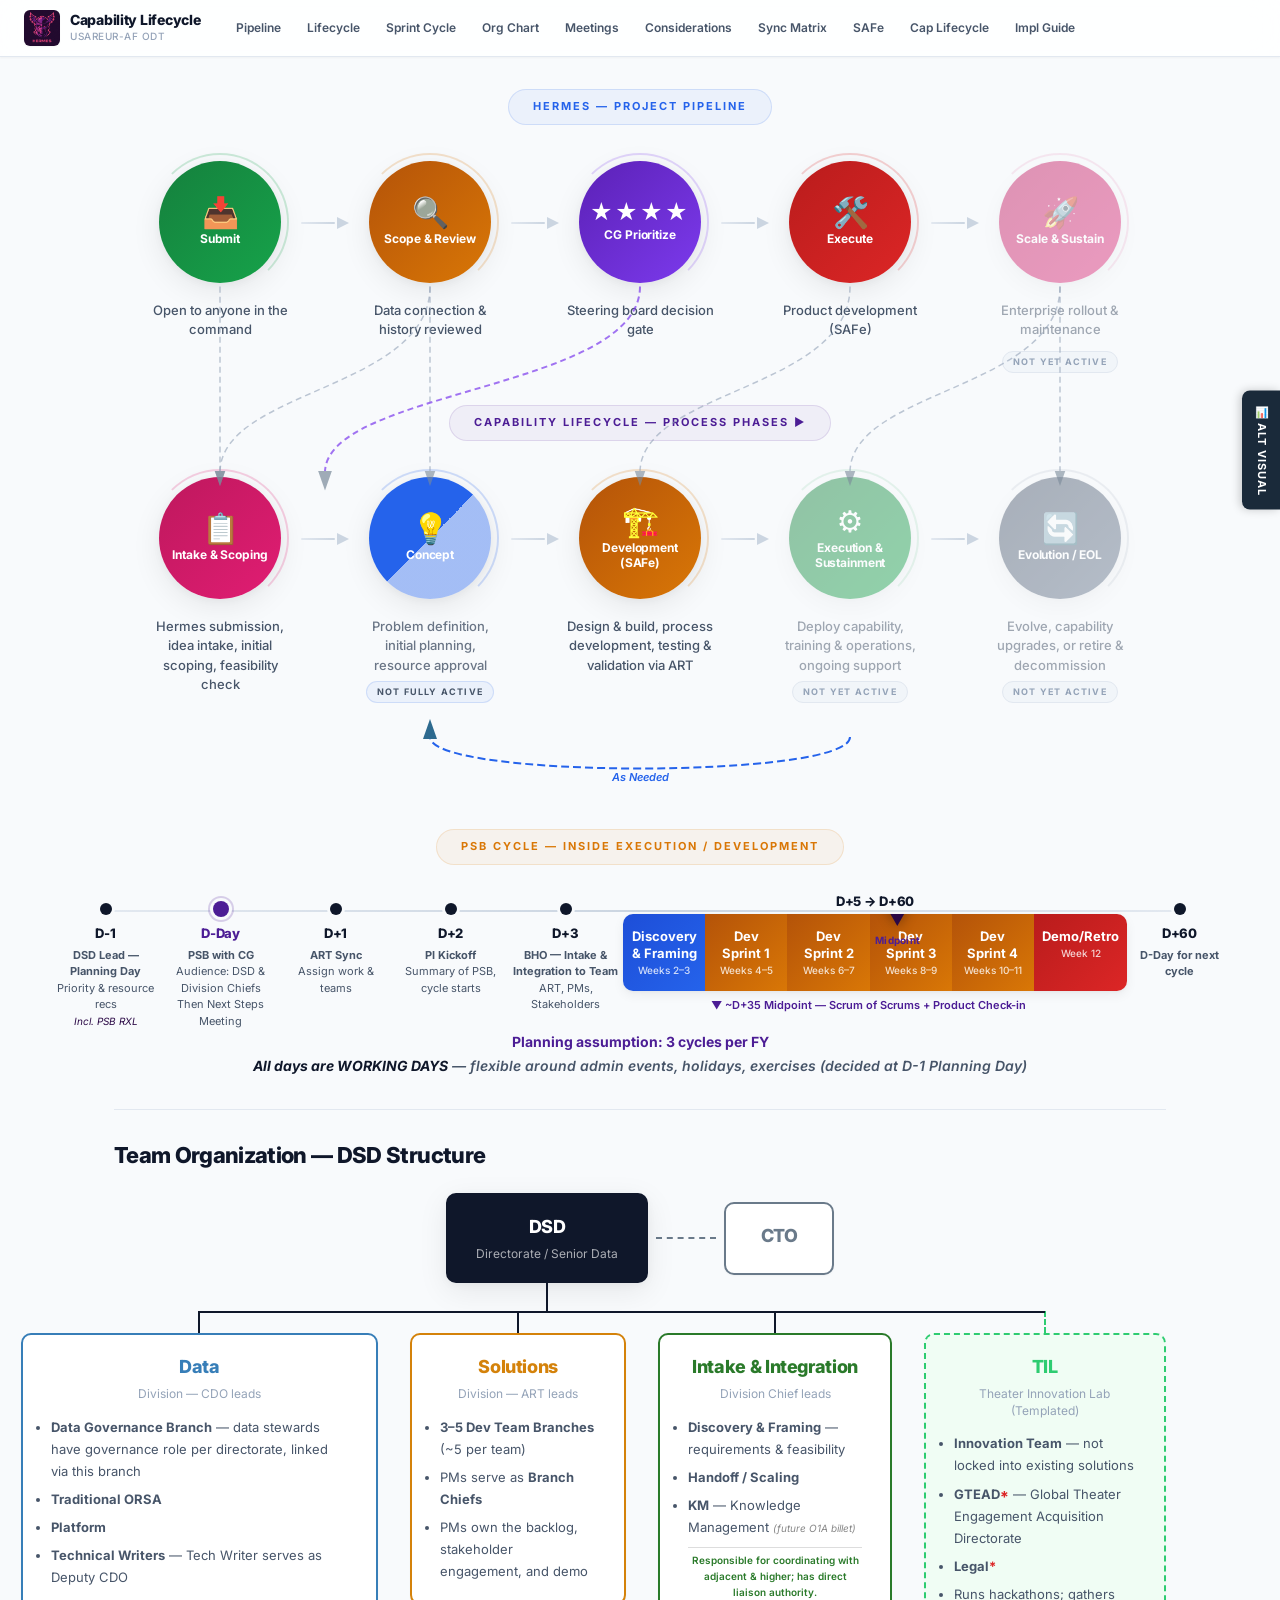
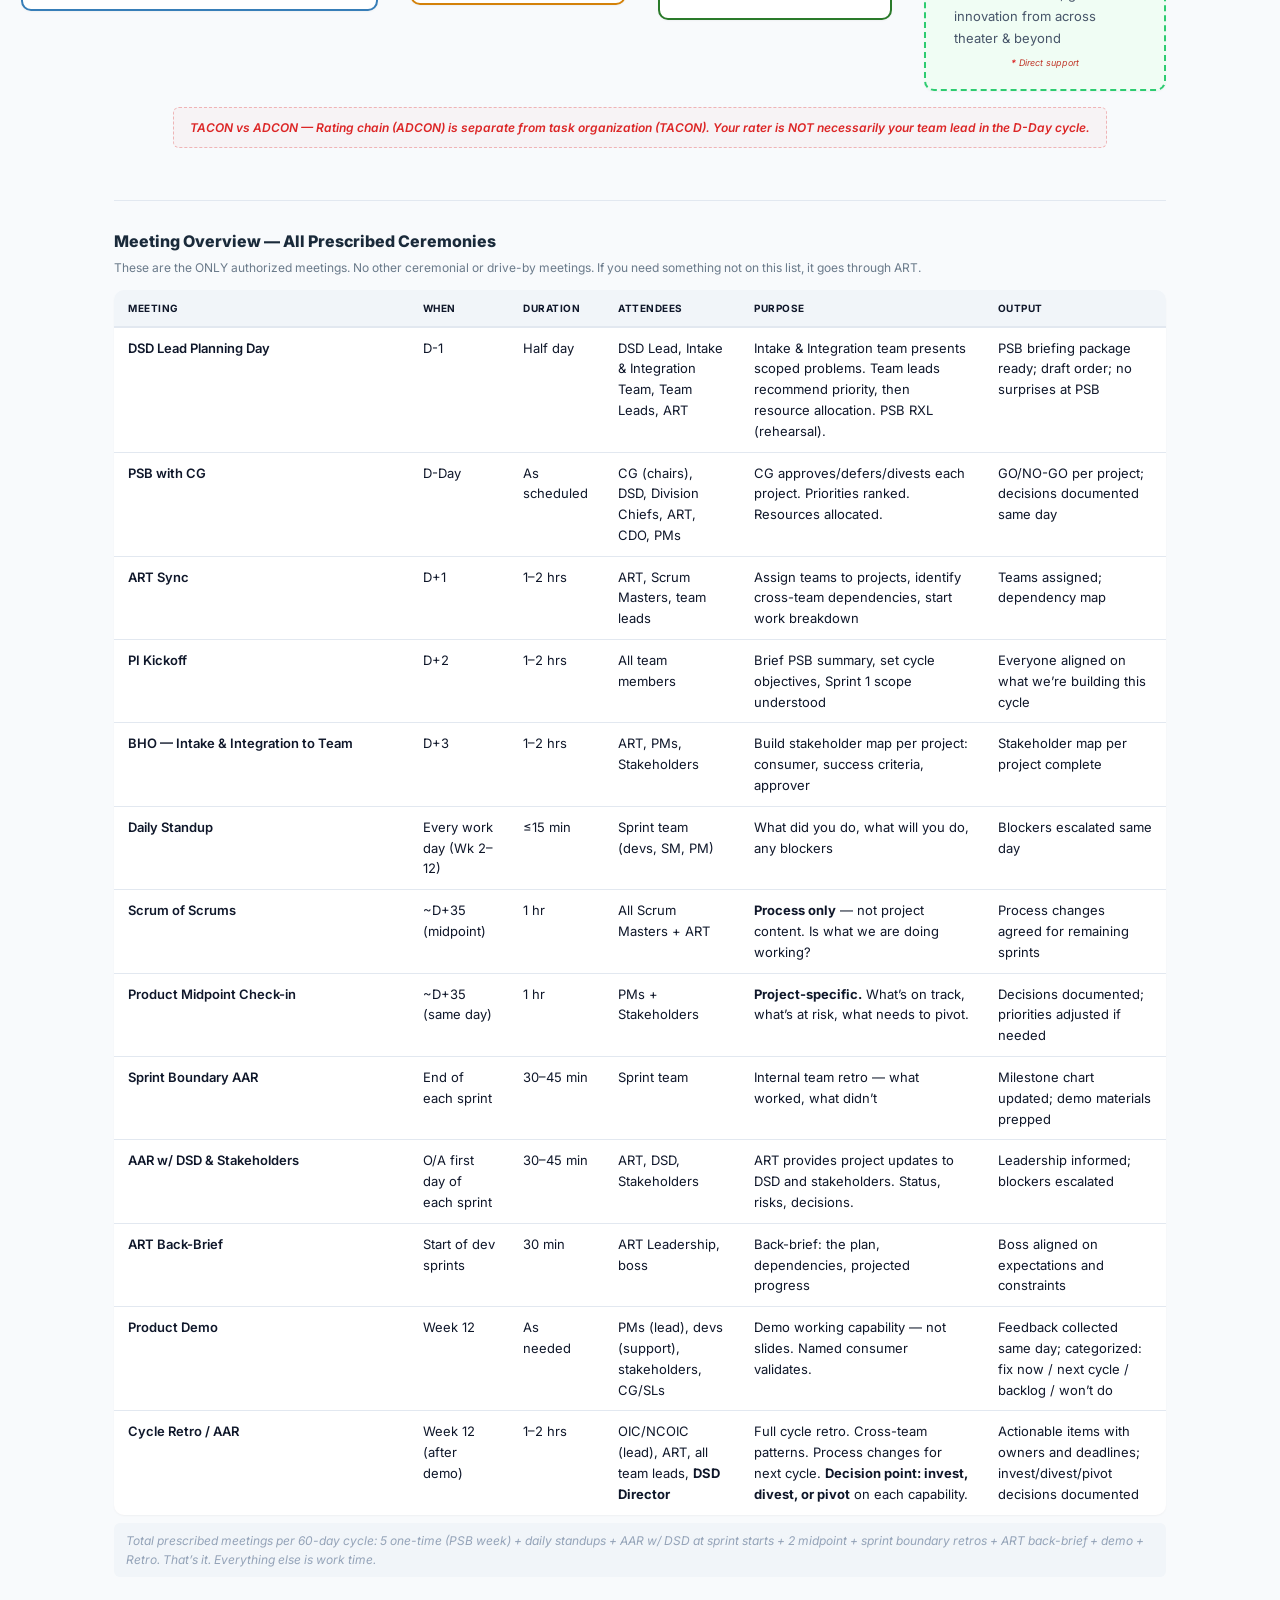
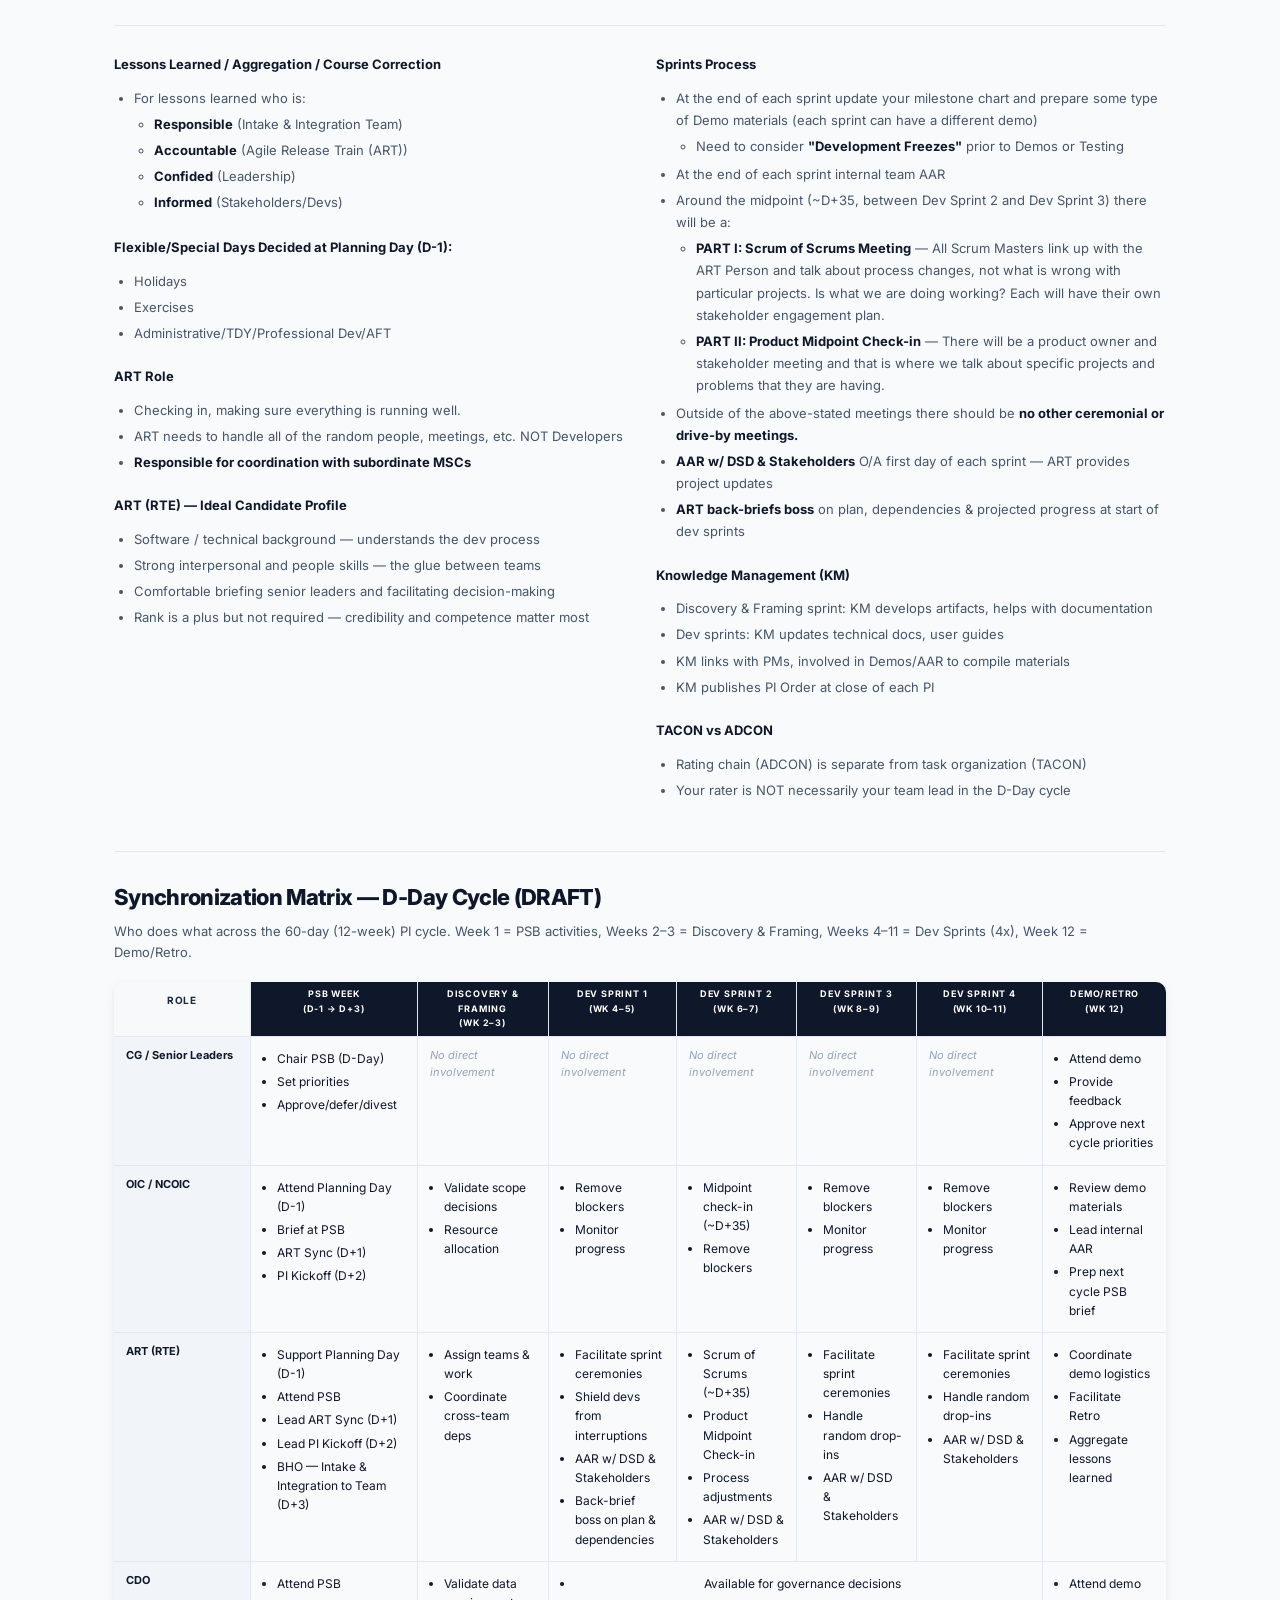
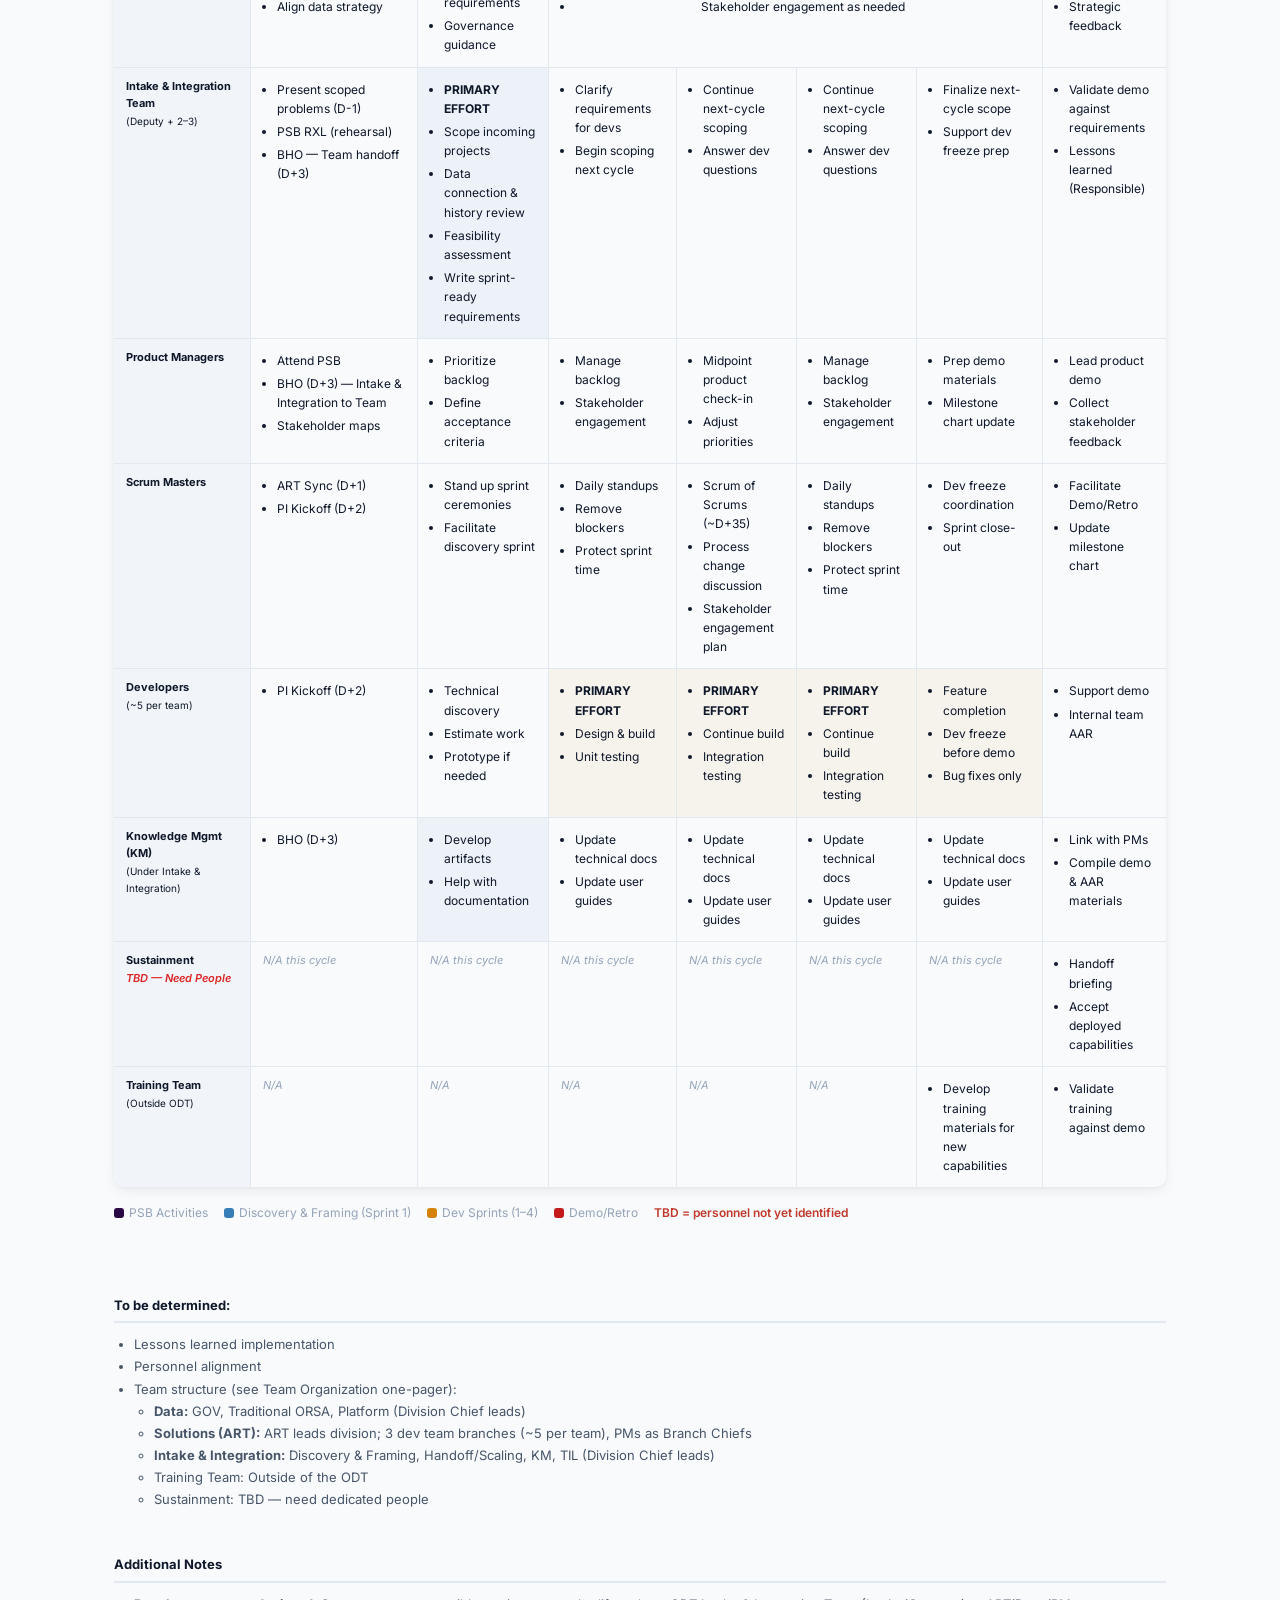
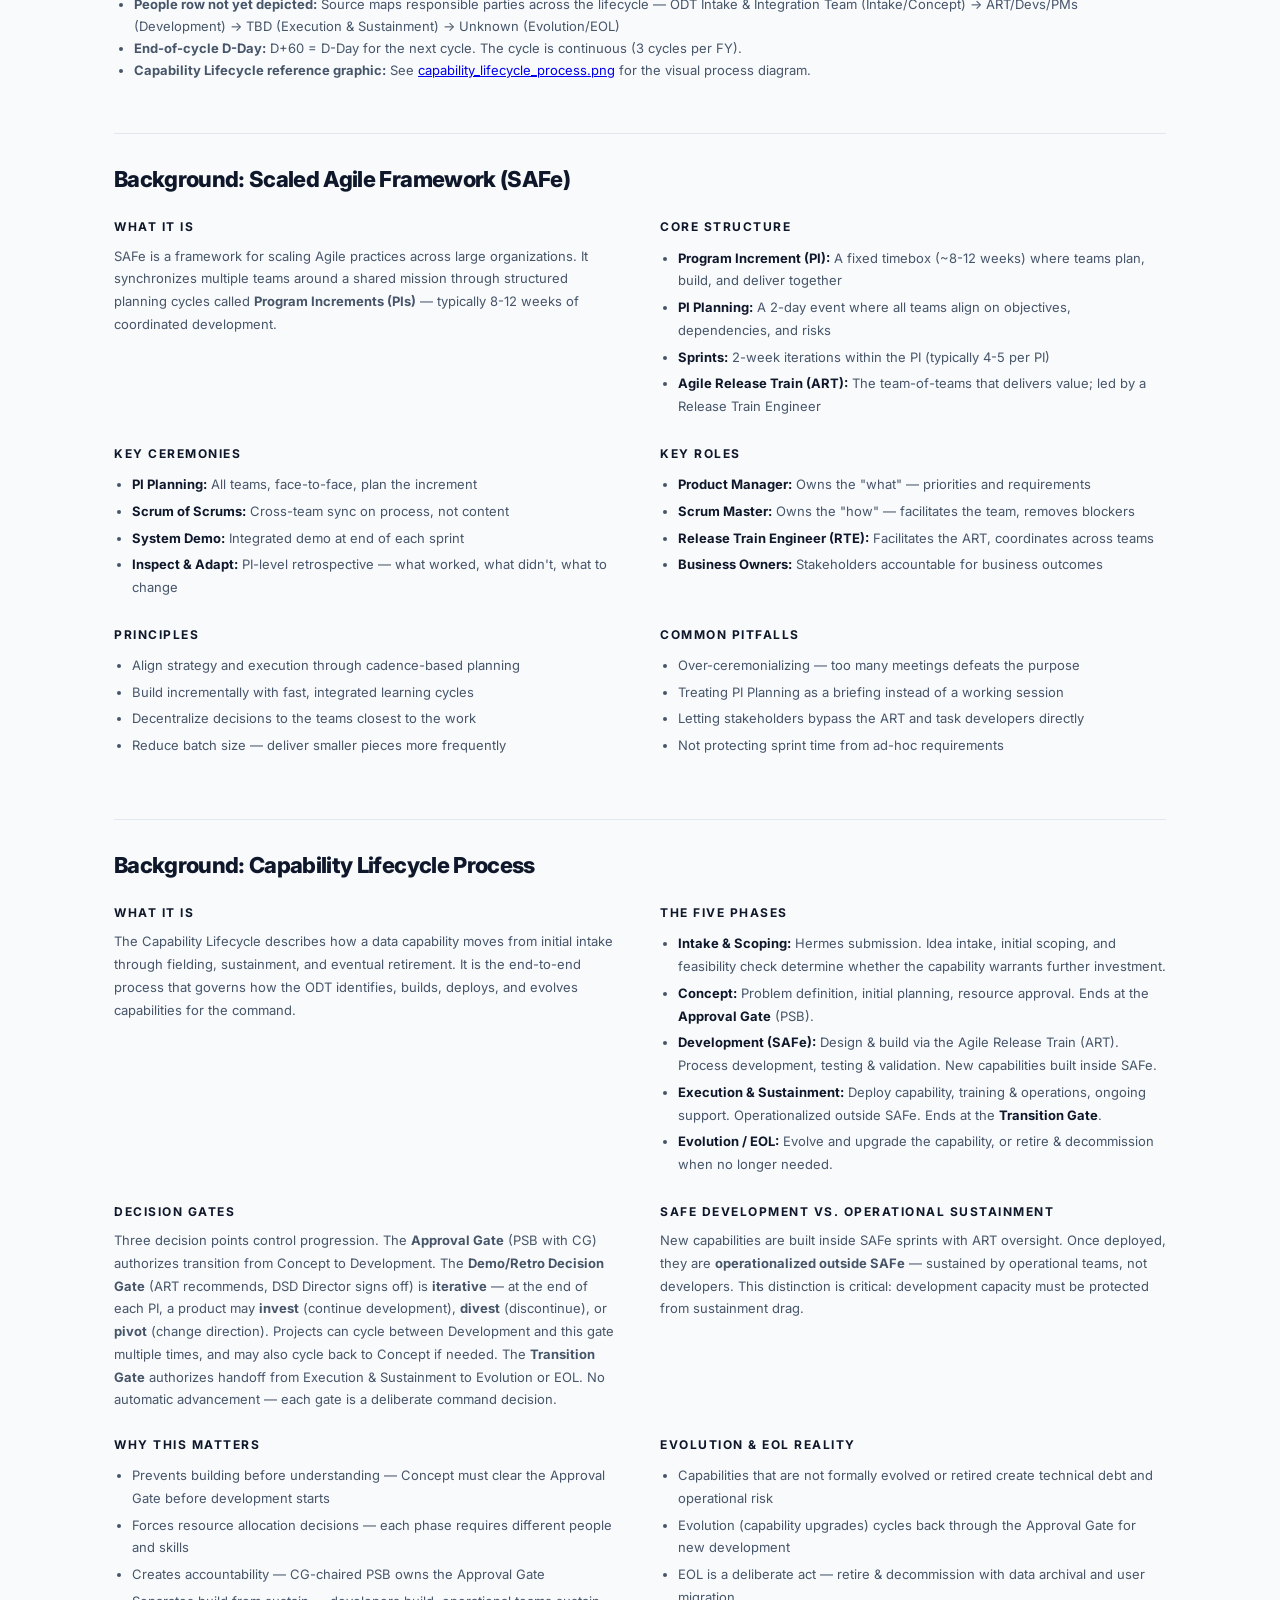
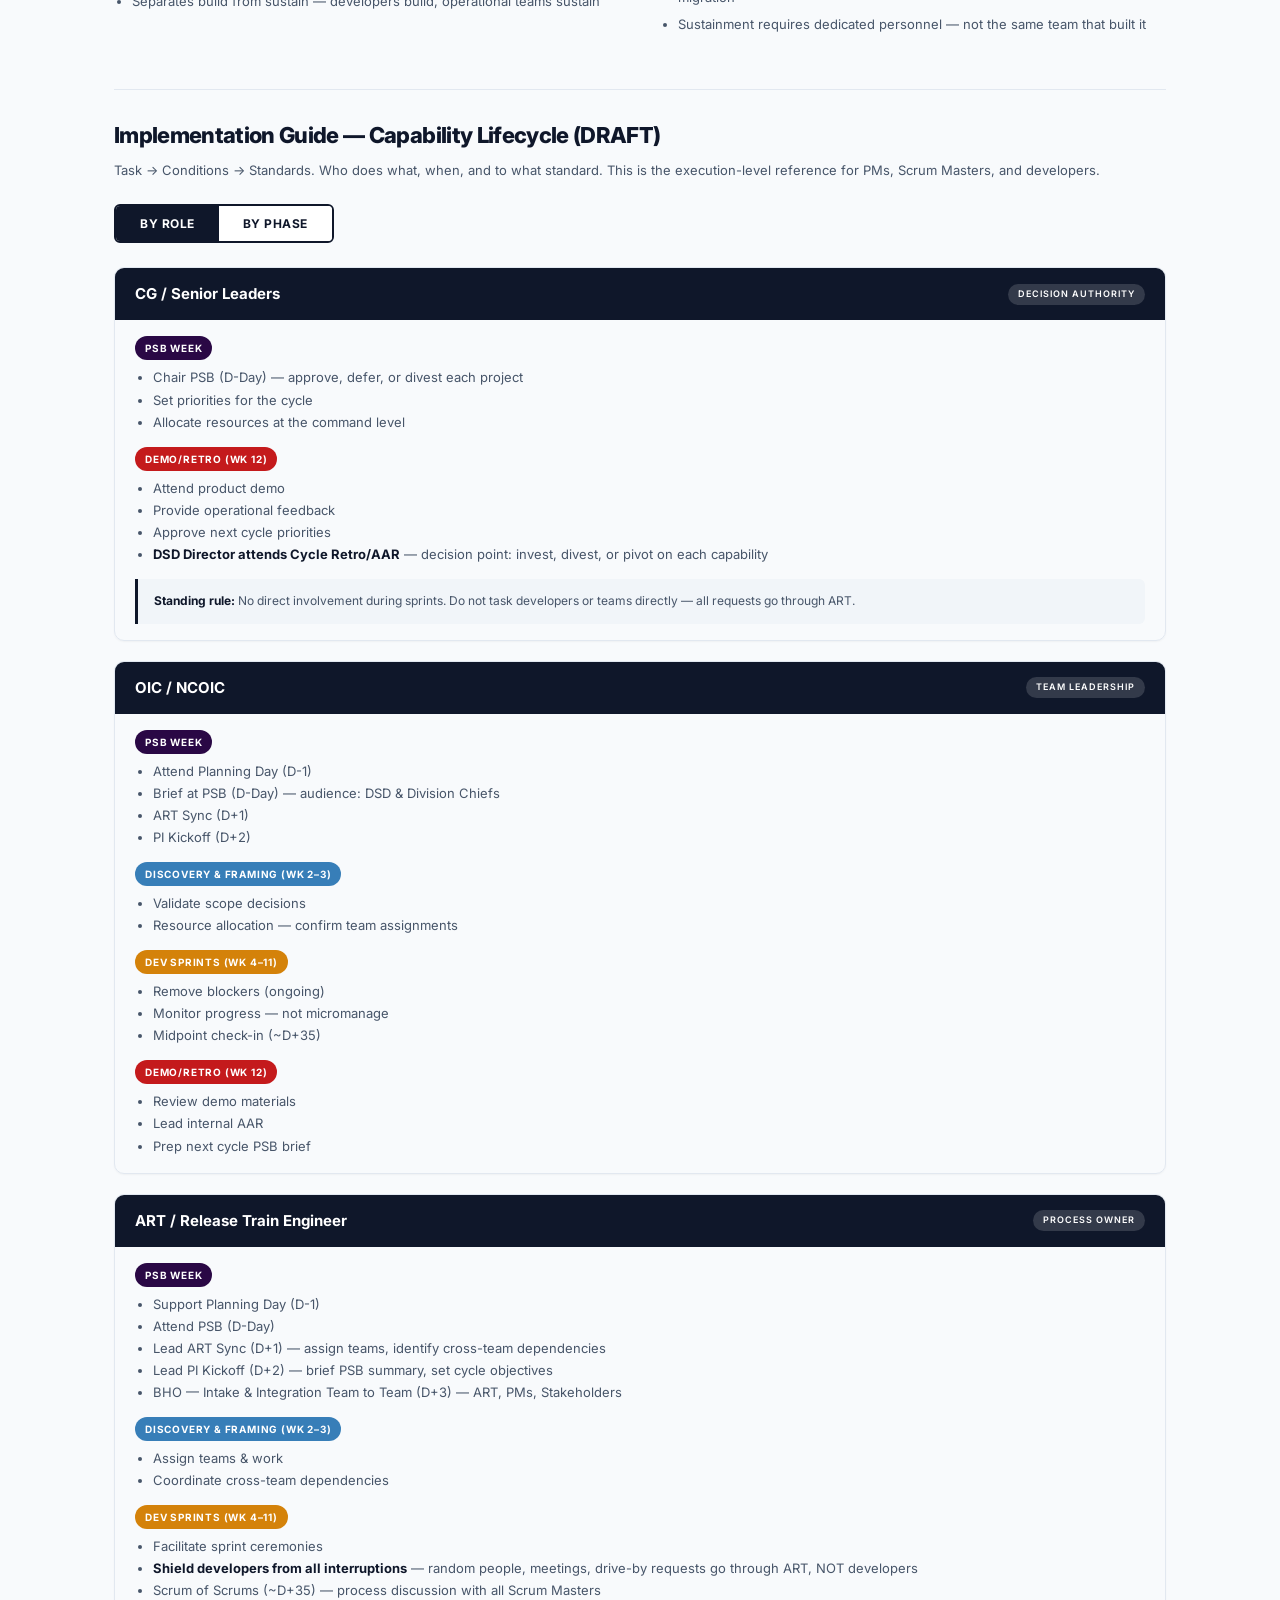
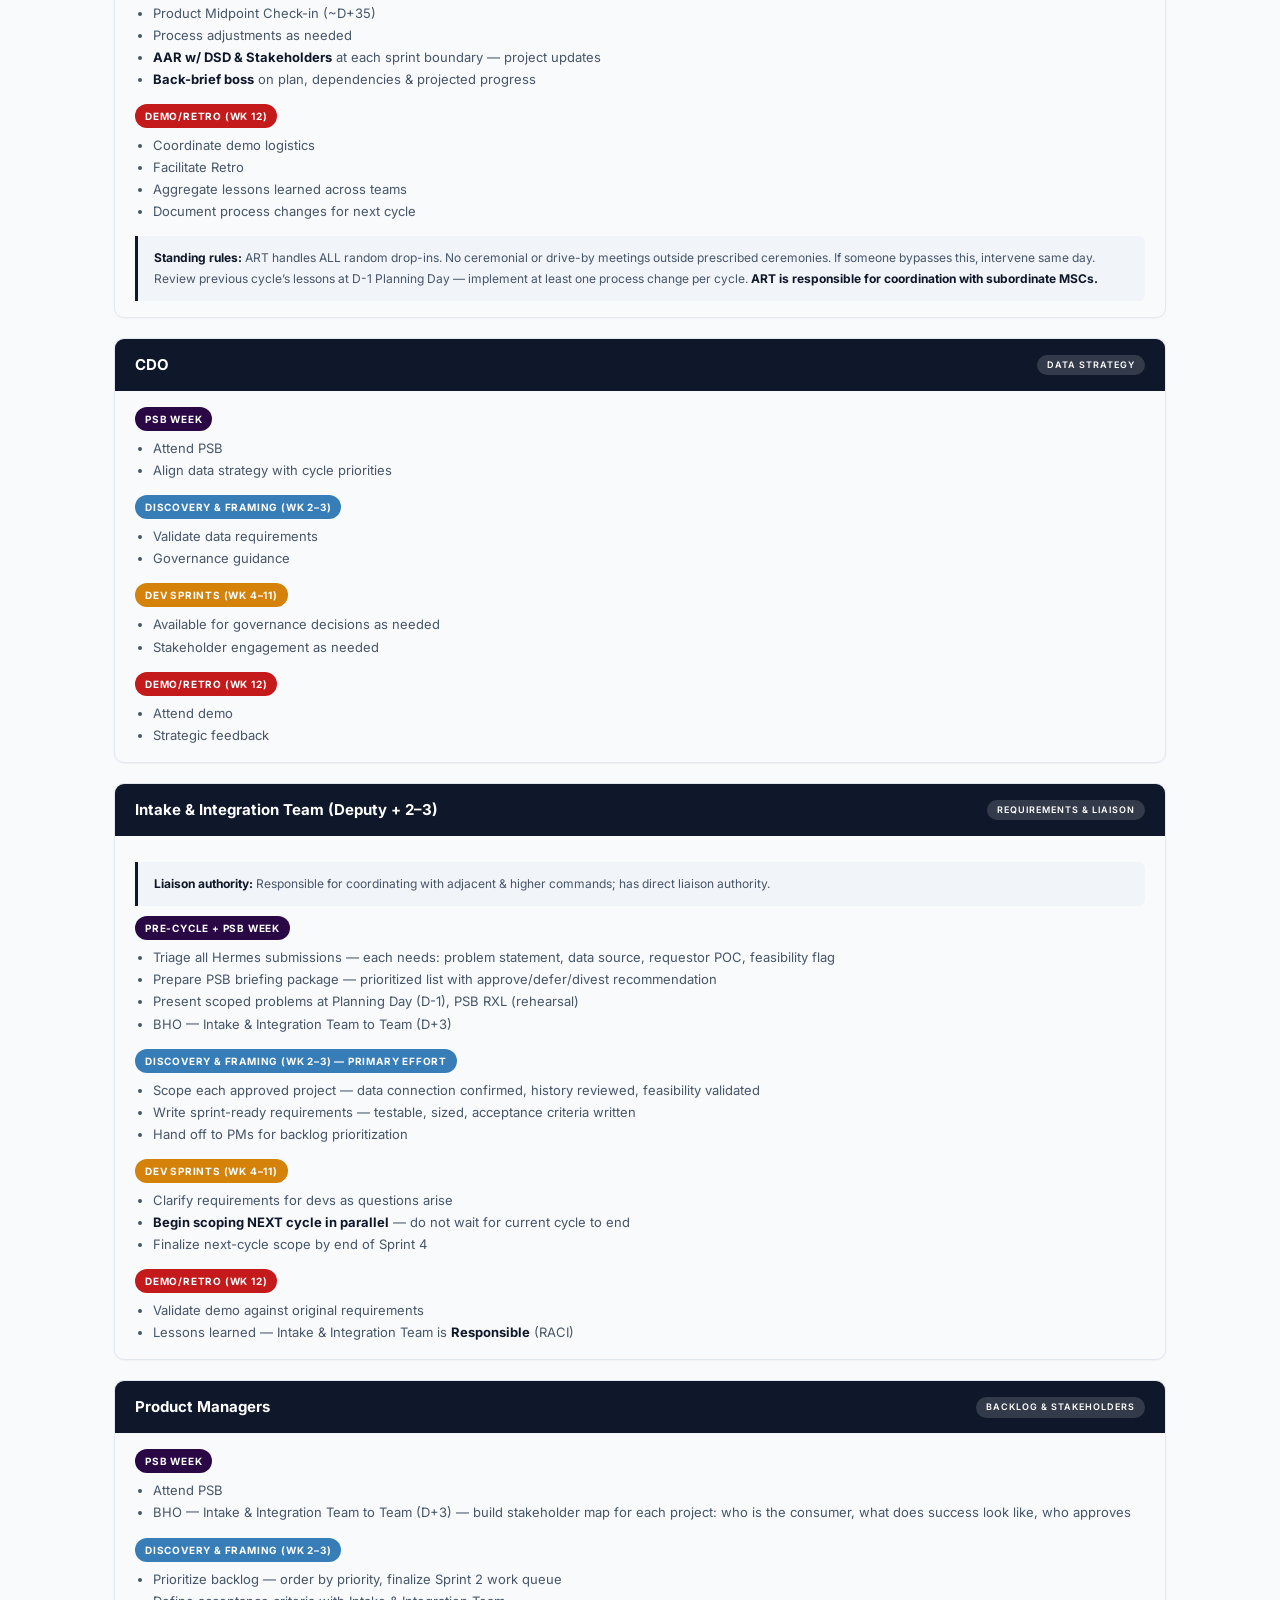
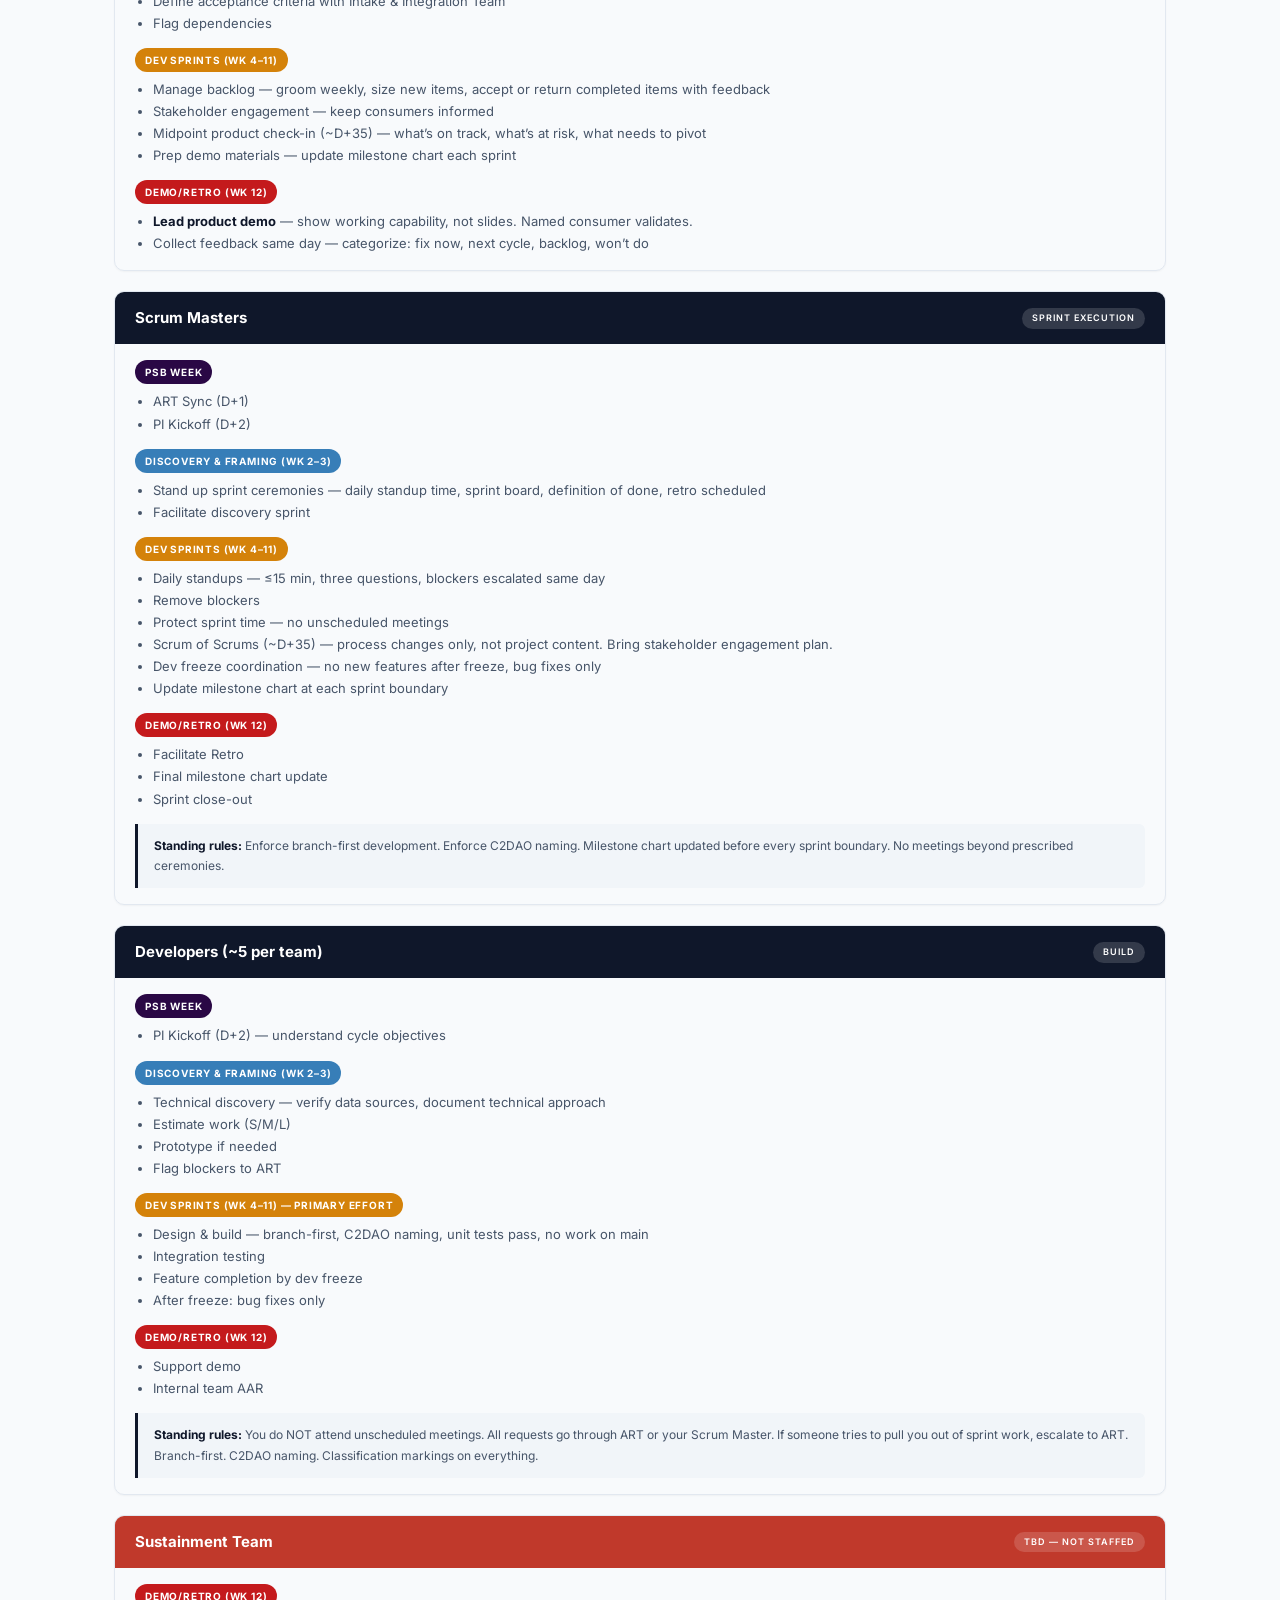
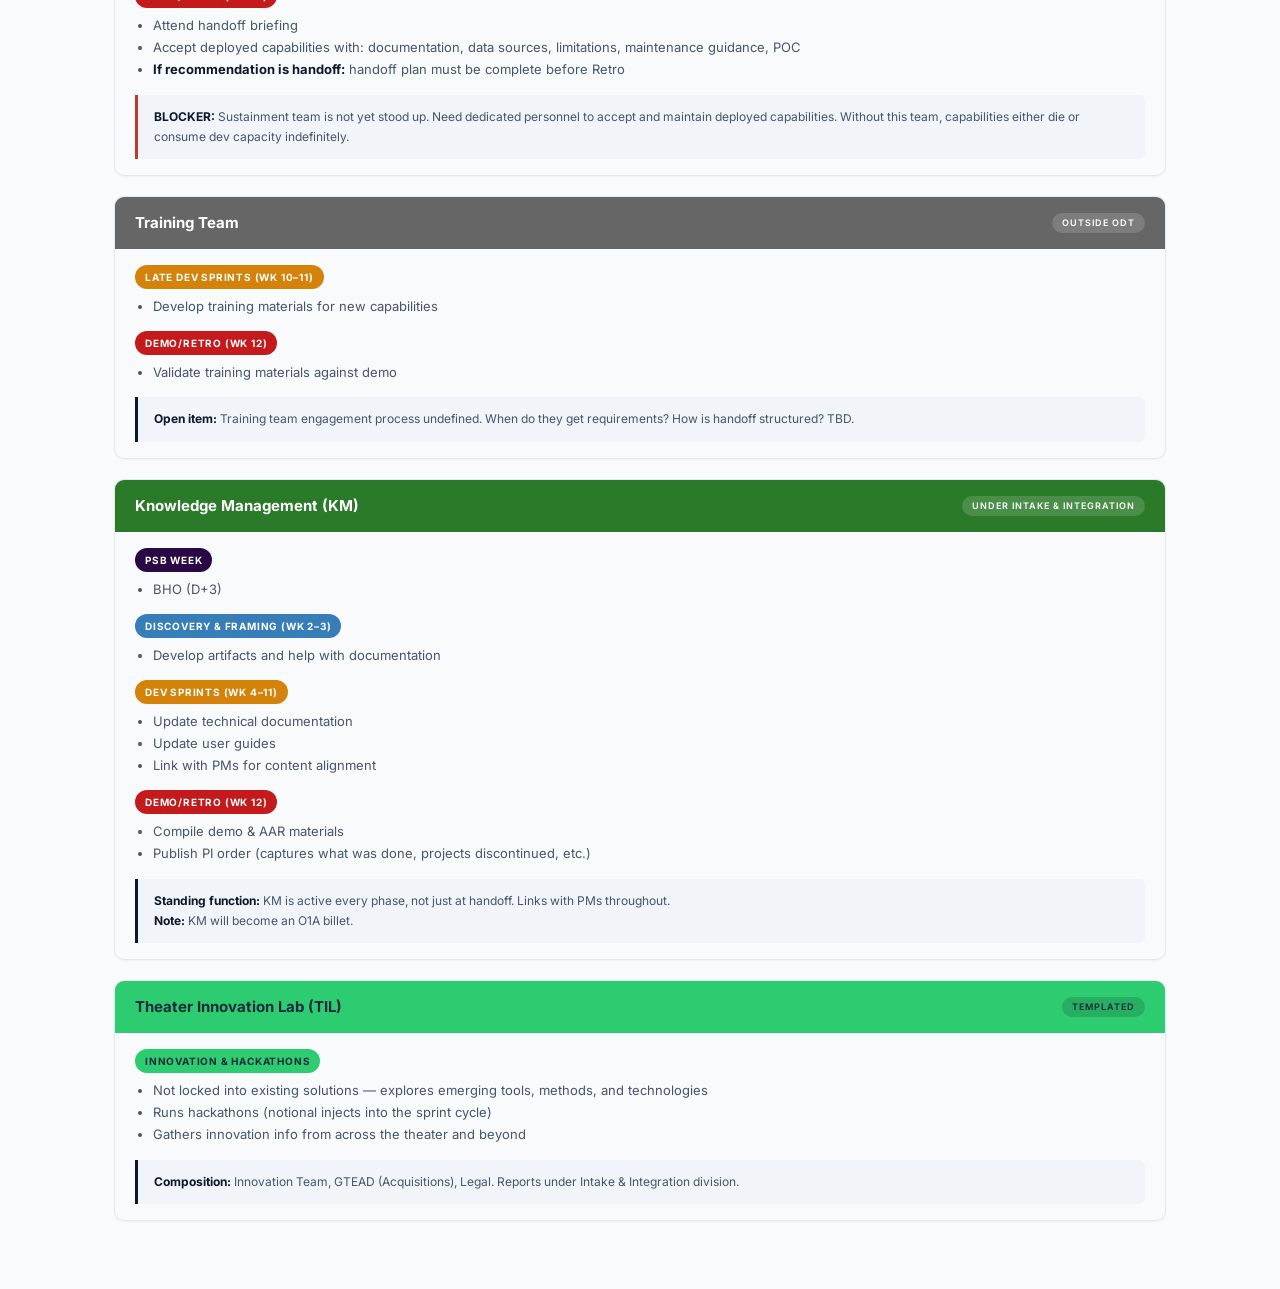
==== commit f66c4083: "Redesign: premium light-mode UI with Inter font, sticky nav, scroll animations, responsive layout" ====
--- a/docs/index.html
+++ b/docs/index.html
@@ -5,8 +5,34 @@
 <meta name="viewport" content="width=device-width, initial-scale=1.0">
 <title>Capability Lifecycle — ODT Development Process</title>
 <link rel="stylesheet" href="styles.css">
+<meta name="description" content="USAREUR-AF ODT Capability Lifecycle development process, SAFe framework implementation, and team organization guide.">
 </head>
 <body>
+
+<!-- ═══════ STICKY NAVIGATION ═══════ -->
+<nav class="site-nav" id="siteNav">
+  <div class="site-nav-inner">
+    <a class="nav-brand" href="#">
+      <img src="assets/HERMES_LOGO.jpg" alt="HERMES">
+      <div>
+        <div class="nav-brand-text">Capability Lifecycle</div>
+        <div class="nav-brand-sub">USAREUR-AF ODT</div>
+      </div>
+    </a>
+    <div class="nav-links" id="navLinks">
+      <a href="#hermesPipeline" data-section="hermesPipeline">Pipeline</a>
+      <a href="#sdlcPipeline" data-section="sdlcPipeline">Lifecycle</a>
+      <a href="#psbCycle" data-section="psbCycle">Sprint Cycle</a>
+      <a href="#orgChart" data-section="orgChart">Org Chart</a>
+      <a href="#meetingOverview" data-section="meetingOverview">Meetings</a>
+      <a href="#considerations" data-section="considerations">Considerations</a>
+      <a href="#syncMatrix" data-section="syncMatrix">Sync Matrix</a>
+      <a href="#safeBackground" data-section="safeBackground">SAFe</a>
+      <a href="#capLifecycle" data-section="capLifecycle">Cap Lifecycle</a>
+      <a href="#implGuide" data-section="implGuide">Impl Guide</a>
+    </div>
+  </div>
+</nav>
 
 <!-- Unit crest -->
 <div class="unit-crest">
--- a/docs/styles.css
+++ b/docs/styles.css
@@ -1,1379 +1,1324 @@
-
-  * { box-sizing: border-box; margin: 0; padding: 0; }
-  body {
-    background: #f4f5f7;
-    font-family: 'Segoe UI', 'Helvetica Neue', Arial, sans-serif;
-    display: flex;
-    flex-direction: column;
-    align-items: center;
-    min-height: 100vh;
-    padding: 20px 0;
-    position: relative;
+/* ═══════════════════════════════════════════════
+   ODT Capability Lifecycle — Premium Light Mode
+   Design System & Global Styles
+   ═══════════════════════════════════════════════ */
+
+@import url('https://fonts.googleapis.com/css2?family=Inter:wght@400;500;600;700;800;900&display=swap');
+
+/* ── CSS Custom Properties ── */
+:root {
+  --bg-primary: #f8fafc;
+  --bg-surface: #ffffff;
+  --bg-elevated: #ffffff;
+  --bg-subtle: #f1f5f9;
+  --border-default: #e2e8f0;
+  --border-subtle: #f1f5f9;
+  --text-primary: #0f172a;
+  --text-secondary: #475569;
+  --text-muted: #94a3b8;
+  --text-accent: #1e40af;
+  --shadow-sm: 0 1px 2px rgba(0,0,0,0.04);
+  --shadow-md: 0 4px 12px rgba(0,0,0,0.06), 0 1px 3px rgba(0,0,0,0.04);
+  --shadow-lg: 0 8px 30px rgba(0,0,0,0.08), 0 2px 8px rgba(0,0,0,0.04);
+  --shadow-xl: 0 20px 50px rgba(0,0,0,0.1), 0 4px 12px rgba(0,0,0,0.05);
+  --radius-sm: 6px;
+  --radius-md: 10px;
+  --radius-lg: 16px;
+  --radius-xl: 24px;
+  /* Phase colors */
+  --c-submit: #16a34a;
+  --c-scope: #d97706;
+  --c-priority: #7c3aed;
+  --c-execute: #dc2626;
+  --c-scale: #db2777;
+  --c-intake: #e11d73;
+  --c-concept: #2563eb;
+  --c-dev: #d97706;
+  --c-sustain: #16a34a;
+  --c-eol: #64748b;
+  --c-psb: #4c1d95;
+  --c-demo: #dc2626;
+  --nav-height: 56px;
+}
+
+/* ── Reset & Base ── */
+*, *::before, *::after { box-sizing: border-box; margin: 0; padding: 0; }
+html { scroll-behavior: smooth; scroll-padding-top: calc(var(--nav-height) + 24px); }
+body {
+  background: var(--bg-primary);
+  font-family: 'Inter', 'Segoe UI', system-ui, -apple-system, sans-serif;
+  color: var(--text-primary);
+  line-height: 1.6;
+  font-size: 14px;
+  -webkit-font-smoothing: antialiased;
+  -moz-osx-font-smoothing: grayscale;
+  min-height: 100vh;
+  display: flex;
+  flex-direction: column;
+  align-items: center;
+  padding: 0;
+  position: relative;
+}
+
+/* ── Sticky Navigation Bar ── */
+.site-nav {
+  position: sticky;
+  top: 0;
+  z-index: 1000;
+  width: 100%;
+  background: rgba(255,255,255,0.85);
+  backdrop-filter: blur(16px) saturate(180%);
+  -webkit-backdrop-filter: blur(16px) saturate(180%);
+  border-bottom: 1px solid var(--border-default);
+  box-shadow: var(--shadow-sm);
+}
+.site-nav-inner {
+  max-width: 1280px;
+  margin: 0 auto;
+  display: flex;
+  align-items: center;
+  height: var(--nav-height);
+  padding: 0 24px;
+  gap: 8px;
+}
+.nav-brand {
+  display: flex;
+  align-items: center;
+  gap: 10px;
+  text-decoration: none;
+  flex-shrink: 0;
+  margin-right: 16px;
+}
+.nav-brand img {
+  width: 36px;
+  height: 36px;
+  border-radius: 6px;
+  object-fit: cover;
+  box-shadow: var(--shadow-sm);
+}
+.nav-brand-text {
+  font-size: 14px;
+  font-weight: 800;
+  color: var(--text-primary);
+  letter-spacing: -0.02em;
+  line-height: 1.2;
+}
+.nav-brand-sub {
+  font-size: 10px;
+  font-weight: 500;
+  color: var(--text-muted);
+  letter-spacing: 0.5px;
+  text-transform: uppercase;
+}
+.nav-links {
+  display: flex;
+  align-items: center;
+  gap: 2px;
+  overflow-x: auto;
+  scrollbar-width: none;
+  -ms-overflow-style: none;
+}
+.nav-links::-webkit-scrollbar { display: none; }
+.nav-links a {
+  font-size: 12px;
+  font-weight: 600;
+  color: var(--text-secondary);
+  text-decoration: none;
+  padding: 6px 12px;
+  border-radius: 6px;
+  white-space: nowrap;
+  transition: all 0.2s ease;
+  position: relative;
+}
+.nav-links a:hover {
+  color: var(--text-primary);
+  background: var(--bg-subtle);
+}
+.nav-links a.active {
+  color: var(--c-concept);
+  background: rgba(37,99,235,0.08);
+}
+
+/* ── Unit Crest (now inside nav) ── */
+.unit-crest {
+  display: none; /* Hidden — replaced by nav brand */
+}
+
+/* ── Hero Section ── */
+.main-content {
+  display: flex;
+  flex-direction: column;
+  align-items: center;
+  width: 100%;
+  max-width: 1280px;
+  padding: 32px 24px 0;
+  min-height: auto;
+}
+
+/* ── Section Containers ── */
+.section-wrapper {
+  width: 100%;
+  max-width: 1280px;
+  padding: 0 24px;
+}
+
+/* ── Pipeline Row ── */
+.row {
+  display: flex;
+  flex-direction: column;
+  align-items: center;
+  margin-bottom: 16px;
+  width: 100%;
+}
+
+.pipeline {
+  display: flex;
+  align-items: flex-start;
+  gap: 0;
+  padding: 16px 0;
+}
+
+/* ── Section Labels ── */
+.section-label {
+  font-size: 11px;
+  font-weight: 700;
+  letter-spacing: 2px;
+  text-transform: uppercase;
+  margin-bottom: 16px;
+  padding: 8px 24px;
+  border-radius: 100px;
+  display: inline-flex;
+  align-items: center;
+  gap: 8px;
+}
+.section-label.hermes {
+  color: var(--c-concept);
+  background: rgba(37,99,235,0.06);
+  border: 1px solid rgba(37,99,235,0.15);
+}
+.section-label.sdlc {
+  color: var(--c-psb);
+  background: rgba(76,29,149,0.05);
+  border: 1px solid rgba(76,29,149,0.12);
+}
+.section-label.psb-label {
+  color: var(--c-dev);
+  background: rgba(217,119,6,0.06);
+  border: 1px solid rgba(217,119,6,0.15);
+}
+
+/* ── Steps & Circles ── */
+.step {
+  display: flex;
+  flex-direction: column;
+  align-items: center;
+  position: relative;
+  width: 170px;
+}
+.circle-wrap {
+  width: 130px;
+  height: 130px;
+  border-radius: 50%;
+  padding: 4px;
+  position: relative;
+  transition: transform 0.3s cubic-bezier(0.34, 1.56, 0.64, 1);
+}
+.circle-wrap:hover {
+  transform: scale(1.08);
+}
+.circle-wrap::before {
+  content: '';
+  position: absolute;
+  inset: -4px;
+  border-radius: 50%;
+  border: 2px solid transparent;
+  border-top-color: currentColor;
+  border-right-color: currentColor;
+  opacity: 0.2;
+  transition: opacity 0.3s;
+}
+.circle-wrap:hover::before {
+  opacity: 0.5;
+}
+.circle {
+  width: 100%;
+  height: 100%;
+  border-radius: 50%;
+  display: flex;
+  align-items: center;
+  justify-content: center;
+  flex-direction: column;
+  color: #fff;
+  text-align: center;
+  box-shadow: var(--shadow-lg);
+  transition: box-shadow 0.3s;
+}
+.circle-wrap:hover .circle {
+  box-shadow: var(--shadow-xl);
+}
+.circle .icon {
+  font-size: 30px;
+  margin-bottom: 4px;
+  line-height: 1;
+}
+.circle .label {
+  font-size: 12px;
+  font-weight: 700;
+  line-height: 1.25;
+  padding: 0 10px;
+  letter-spacing: -0.01em;
+}
+
+.step-desc {
+  margin-top: 14px;
+  font-size: 13px;
+  font-weight: 500;
+  color: var(--text-secondary);
+  text-align: center;
+  max-width: 150px;
+  line-height: 1.5;
+  min-height: 44px;
+}
+
+/* ── Connector Arrows ── */
+.connector {
+  width: 48px;
+  height: 3px;
+  position: relative;
+  margin: 65px -4px 0;
+  flex-shrink: 0;
+  align-self: flex-start;
+}
+.connector::before {
+  content: '';
+  position: absolute;
+  top: 0; left: 0; right: 14px;
+  height: 2px;
+  background: linear-gradient(90deg, var(--border-default), #cbd5e1);
+  border-radius: 2px;
+}
+.connector::after {
+  content: '';
+  position: absolute;
+  right: 0; top: -5px;
+  width: 0; height: 0;
+  border-top: 6px solid transparent;
+  border-bottom: 6px solid transparent;
+  border-left: 12px solid #cbd5e1;
+}
+
+/* ── Status Badges ── */
+.not-yet .circle-wrap { opacity: 0.45; }
+.not-yet .step-desc { opacity: 0.5; }
+.not-yet-badge, .partial-badge {
+  font-size: 9px;
+  font-weight: 700;
+  letter-spacing: 1.2px;
+  text-transform: uppercase;
+  border-radius: 100px;
+  padding: 3px 10px;
+  margin-top: 6px;
+}
+.not-yet-badge {
+  color: var(--text-muted);
+  background: var(--bg-subtle);
+  border: 1px solid var(--border-default);
+}
+.partial .circle-wrap { opacity: 1; }
+.partial .circle {
+  background: linear-gradient(135deg, #2563eb 0%, #2563eb 50%, rgba(37,99,235,0.4) 50%) !important;
+}
+.partial .step-desc { opacity: 0.8; }
+.partial-badge {
+  color: var(--text-secondary);
+  background: rgba(37,99,235,0.06);
+  border: 1px solid rgba(37,99,235,0.15);
+}
+
+/* ── HERMES Step Colors (upgraded palette) ── */
+.p-submit .circle   { background: linear-gradient(135deg, #15803d, var(--c-submit)); }
+.p-submit .circle-wrap { color: var(--c-submit); }
+.p-scope .circle    { background: linear-gradient(135deg, #b45309, var(--c-scope)); }
+.p-scope .circle-wrap { color: var(--c-scope); }
+.p-priority .circle { background: linear-gradient(135deg, #5b21b6, var(--c-priority)); }
+.p-priority .circle-wrap { color: var(--c-priority); }
+.p-execute .circle  { background: linear-gradient(135deg, #b91c1c, var(--c-execute)); }
+.p-execute .circle-wrap { color: var(--c-execute); }
+.p-scale .circle    { background: linear-gradient(135deg, #be185d, var(--c-scale)); }
+.p-scale .circle-wrap { color: var(--c-scale); }
+
+/* ── Lifecycle Step Colors ── */
+.s-intake .circle   { background: linear-gradient(135deg, #be185d, var(--c-intake)); }
+.s-intake .circle-wrap { color: var(--c-intake); }
+.s-concept .circle  { background: linear-gradient(135deg, #1d4ed8, var(--c-concept)); }
+.s-concept .circle-wrap { color: var(--c-concept); }
+.s-dev .circle      { background: linear-gradient(135deg, #b45309, var(--c-dev)); }
+.s-dev .circle-wrap { color: var(--c-dev); }
+.s-execsust .circle { background: linear-gradient(135deg, #15803d, var(--c-sustain)); }
+.s-execsust .circle-wrap { color: var(--c-sustain); }
+.s-eol .circle      { background: linear-gradient(135deg, #475569, var(--c-eol)); }
+.s-eol .circle-wrap { color: var(--c-eol); }
+
+/* ── Decision Gates ── */
+.decision-gate {
+  display: flex;
+  flex-direction: column;
+  align-items: center;
+  justify-content: center;
+  width: 60px;
+  align-self: center;
+  margin: 0 -6px;
+  position: relative;
+  padding-top: 20px;
+}
+.decision-gate .gate-diamond {
+  width: 24px; height: 24px;
+  background: var(--c-demo);
+  transform: rotate(45deg);
+  border: 2px solid #fff;
+  box-shadow: var(--shadow-md);
+  transition: transform 0.3s;
+}
+.decision-gate:hover .gate-diamond {
+  transform: rotate(45deg) scale(1.15);
+}
+.decision-gate .gate-label {
+  font-size: 9px; font-weight: 700;
+  color: var(--c-demo); text-align: center;
+  margin-top: 8px; line-height: 1.3;
+  letter-spacing: 0.3px;
+  max-width: 90px;
+}
+
+/* ── HERMES Badge ── */
+.step .hermes-badge {
+  position: absolute;
+  top: -28px; left: 50%;
+  transform: translateX(-50%);
+  z-index: 5;
+}
+.step .hermes-badge img {
+  width: 36px; height: auto;
+  border-radius: 4px;
+  box-shadow: var(--shadow-sm);
+}
+
+/* ── Hackathon Inject ── */
+.hackathon-inject {
+  position: absolute;
+  bottom: -38px; left: 35%;
+  transform: translateX(-50%);
+  display: flex; align-items: center; gap: 4px;
+  z-index: 5;
+}
+.hackathon-inject .inject-arrow {
+  font-size: 14px; color: var(--c-sustain); line-height: 1;
+}
+.hackathon-inject .inject-label {
+  font-size: 9px; font-weight: 700;
+  color: var(--c-sustain);
+  background: rgba(22,163,74,0.06);
+  border: 1px dashed var(--c-sustain);
+  padding: 3px 8px; border-radius: 100px;
+  white-space: nowrap; letter-spacing: 0.3px;
+}
+
+/* ── AAR Markers ── */
+.aar-marker {
+  position: absolute; top: -22px;
+  display: flex; flex-direction: column;
+  align-items: center; z-index: 5;
+}
+.aar-marker .aar-dot {
+  width: 8px; height: 8px;
+  background: var(--c-demo); border-radius: 50%;
+  box-shadow: 0 0 0 2px rgba(220,38,38,0.15);
+}
+.aar-marker .aar-label {
+  font-size: 8px; font-weight: 700;
+  color: var(--c-demo); margin-top: 1px;
+}
+
+/* ── Working Days / Cycles Notes ── */
+.working-days-note {
+  text-align: center;
+  font-size: 14px; font-weight: 600;
+  color: var(--text-secondary);
+  margin-top: 8px;
+  font-style: italic;
+}
+.working-days-note strong { color: var(--text-primary); }
+.cycles-note {
+  text-align: center;
+  font-size: 14px; font-weight: 700;
+  color: var(--c-psb);
+  margin-top: 6px; margin-bottom: 0;
+}
+
+/* ═══════════════════════════════════════
+   PSB / D-DAY SECTION
+   ═══════════════════════════════════════ */
+.psb-section {
+  width: 100%;
+  max-width: 1280px;
+  margin-top: 8px;
+  padding: 0 24px;
+}
+
+/* D-Day nodes */
+.d-node {
+  text-align: center;
+  position: relative;
+  padding-top: 26px;
+}
+.d-node::after {
+  content: '';
+  position: absolute;
+  top: 6px; left: 50%;
+  width: 12px; height: 12px;
+  border-radius: 50%;
+  background: var(--text-primary);
+  transform: translateX(-50%);
+  z-index: 2;
+  box-shadow: 0 0 0 3px var(--bg-primary);
+}
+.d-node.minor::after { width: 9px; height: 9px; top: 8px; background: var(--text-muted); }
+.d-node.psb-node::after { width: 16px; height: 16px; top: 4px; background: var(--c-psb); box-shadow: 0 0 0 3px var(--bg-primary), 0 0 0 5px rgba(76,29,149,0.2); }
+
+.d-day-label {
+  font-size: 13px; font-weight: 800;
+  color: var(--text-primary); margin-bottom: 3px;
+  letter-spacing: -0.01em;
+}
+.d-node.minor .d-day-label { font-size: 11px; color: var(--text-muted); }
+.d-node.psb-node .d-day-label { color: var(--c-psb); }
+.d-desc {
+  font-size: 11px; color: var(--text-secondary); line-height: 1.5; padding: 0 4px;
+}
+
+/* ── Sprint Bar ── */
+.sprint-bar {
+  display: flex;
+  border-radius: var(--radius-md);
+  overflow: hidden;
+  margin-bottom: 6px;
+  position: relative;
+  box-shadow: var(--shadow-md);
+}
+.sprint-block {
+  flex: 1; padding: 14px 8px; text-align: center;
+  font-size: 13px; font-weight: 700;
+  color: #fff; line-height: 1.3;
+  transition: filter 0.2s;
+}
+.sprint-block:hover { filter: brightness(1.1); }
+.sprint-block .sp-sub {
+  display: block; font-size: 10px;
+  font-weight: 500; opacity: 0.8; margin-top: 2px;
+}
+.sb1 { background: linear-gradient(135deg, #1d4ed8, var(--c-concept)); }
+.sb-dev { background: linear-gradient(135deg, #b45309, var(--c-dev)); }
+.sb4 { background: linear-gradient(135deg, #b91c1c, var(--c-demo)); }
+
+/* Midpoint diamond */
+.sprint-bar .midpoint-diamond {
+  position: absolute;
+  top: -16px; left: 44.4%;
+  transform: translateX(-50%);
+  z-index: 5;
+}
+.midpoint-diamond .diamond {
+  width: 22px; height: 22px;
+  background: var(--c-psb);
+  transform: rotate(45deg);
+  margin: 0 auto;
+  border: 3px solid #fff;
+  box-shadow: var(--shadow-md);
+}
+.midpoint-diamond .md-label {
+  font-size: 10px; font-weight: 700;
+  color: var(--c-psb); white-space: nowrap;
+  margin-top: 6px; text-align: center;
+  letter-spacing: 0.3px;
+}
+
+.midpoint-footer {
+  text-align: center; font-size: 11px;
+  font-weight: 600; color: var(--c-psb); margin-top: 2px; margin-bottom: 4px;
+}
+
+/* D-Day Full Timeline */
+.d-timeline-full {
+  display: flex; align-items: flex-start;
+  gap: 0; width: 100%; position: relative;
+}
+.d-timeline-full::before {
+  content: '';
+  position: absolute; top: 13px;
+  left: 65px; right: 60px;
+  height: 2px;
+  background: linear-gradient(90deg, var(--border-default), #cbd5e1, var(--border-default));
+  z-index: 0;
+}
+.d-left-nodes { display: flex; align-items: flex-start; flex-shrink: 0; }
+.d-left-nodes .d-node { width: 115px; }
+.d-right-nodes { display: flex; align-items: flex-start; flex-shrink: 0; }
+.d-right-nodes .d-node { width: 105px; }
+.d-sprint-zone { flex: 1; padding-top: 0; margin-top: -2px; }
+
+/* ═══════════════════════════════════════
+   CONTENT SECTIONS (Cards & Panels)
+   ═══════════════════════════════════════ */
+
+/* ── Considerations ── */
+.considerations {
+  max-width: 1100px; width: 100%;
+  margin-top: 48px; padding: 0 24px;
+}
+.consider-divider {
+  width: 100%; height: 1px;
+  background: var(--border-default); margin-bottom: 28px;
+}
+.consider-grid {
+  display: grid;
+  grid-template-columns: 1fr 1fr;
+  gap: 32px;
+}
+.consider-col h3 {
+  font-size: 13px; font-weight: 700;
+  color: var(--text-primary); margin-bottom: 10px; margin-top: 20px;
+}
+.consider-col h3:first-child { margin-top: 0; }
+.consider-col ul { padding-left: 20px; }
+.consider-col li {
+  font-size: 13px; color: var(--text-secondary); line-height: 1.7;
+  padding: 2px 0;
+}
+.consider-col li strong { color: var(--text-primary); }
+.consider-col li ul { margin-top: 2px; }
+
+/* ── TBD Section ── */
+.tbd-section {
+  max-width: 1100px; width: 100%;
+  margin-top: 24px; padding: 0 24px 20px;
+}
+.tbd-section h3 {
+  font-size: 13px; font-weight: 700;
+  color: var(--text-primary); margin-bottom: 10px;
+  text-decoration: none;
+  border-bottom: 2px solid var(--border-default);
+  padding-bottom: 6px;
+}
+.tbd-section ul { padding-left: 20px; }
+.tbd-section li { font-size: 13px; color: var(--text-secondary); line-height: 1.7; }
+
+/* ── One-Pager Sections ── */
+.onepager {
+  max-width: 1100px; width: 100%;
+  padding: 0 24px; margin-top: 32px;
+}
+.onepager-divider {
+  width: 100%; height: 1px;
+  background: var(--border-default);
+  margin-bottom: 28px;
+}
+.onepager-title {
+  font-size: 22px; font-weight: 800;
+  color: var(--text-primary); margin-bottom: 20px;
+  letter-spacing: -0.03em;
+}
+.onepager-grid {
+  display: grid;
+  grid-template-columns: 1fr 1fr;
+  gap: 24px 40px;
+  margin-bottom: 28px;
+}
+.onepager-grid h4 {
+  font-size: 12px; font-weight: 700;
+  color: var(--text-primary); margin-bottom: 8px;
+  text-transform: uppercase; letter-spacing: 1.5px;
+}
+.onepager-grid p {
+  font-size: 13px; color: var(--text-secondary); line-height: 1.75;
+}
+.onepager-grid ul { padding-left: 18px; }
+.onepager-grid li {
+  font-size: 13px; color: var(--text-secondary);
+  line-height: 1.75; padding: 2px 0;
+}
+.onepager-grid li strong { color: var(--text-primary); }
+
+/* ── Acronym Box ── */
+.acronym-box {
+  position: absolute; top: 16px; right: 20px;
+  font-size: 9px; color: var(--text-muted);
+  line-height: 1.6; text-align: right; z-index: 10;
+  display: none; /* Hidden — nav replaces this */
+}
+.acronym-box strong { color: var(--text-secondary); }
+
+/* ── Scroll Nav (keep for mobile, hide on desktop) ── */
+.scroll-nav {
+  position: fixed;
+  bottom: 16px; right: 16px; z-index: 100;
+  display: none; /* Hidden on desktop, shown on mobile */
+  flex-direction: column; align-items: center; gap: 4px;
+  background: rgba(255,255,255,0.92);
+  border-radius: var(--radius-md);
+  padding: 8px;
+  backdrop-filter: blur(12px);
+  box-shadow: var(--shadow-lg);
+  border: 1px solid var(--border-default);
+}
+.scroll-nav button {
+  width: 40px; height: 40px;
+  border-radius: 50%;
+  border: 2px solid var(--text-primary);
+  background: #fff; color: var(--text-primary);
+  font-size: 18px; cursor: pointer;
+  box-shadow: var(--shadow-sm);
+  display: flex; align-items: center; justify-content: center;
+  transition: all 0.2s; line-height: 1;
+}
+.scroll-nav button:hover {
+  background: var(--text-primary); color: #fff;
+}
+.scroll-nav .scroll-label {
+  font-size: 9px; font-weight: 600;
+  color: var(--text-muted); letter-spacing: 0.3px;
+  text-align: center; max-width: 60px; line-height: 1.2;
+}
+@media print { .scroll-nav { display: none !important; } }
+
+/* ── Source Callout ── */
+.source-callout {
+  position: absolute;
+  top: auto; right: 20px;
+  font-size: 10px; color: var(--text-muted);
+  line-height: 1.5; text-align: right; z-index: 10;
+  background: rgba(217,119,6,0.06);
+  border: 1px solid rgba(217,119,6,0.2);
+  border-radius: var(--radius-sm);
+  padding: 6px 12px; max-width: 260px; margin-top: 6px;
+}
+
+/* ═══════════════════════════════════════
+   ORG WIRE DIAGRAM
+   ═══════════════════════════════════════ */
+.org-wire {
+  display: flex; flex-direction: column;
+  align-items: center; gap: 0;
+  margin: 20px 0; position: relative;
+}
+.org-wire-level {
+  display: flex; justify-content: center;
+  gap: 24px; position: relative;
+}
+.org-wire-box {
+  border: 2px solid var(--text-primary);
+  border-radius: var(--radius-md);
+  padding: 18px 28px; text-align: center;
+  min-width: 190px; background: var(--bg-surface);
+  position: relative;
+  box-shadow: var(--shadow-sm);
+  transition: box-shadow 0.2s, transform 0.2s;
+}
+.org-wire-box:hover {
+  box-shadow: var(--shadow-md);
+  transform: translateY(-2px);
+}
+.org-wire-box.top-level {
+  background: var(--text-primary); color: #fff;
+  box-shadow: var(--shadow-lg);
+}
+.org-wire-box .owb-title {
+  font-size: 18px; font-weight: 800;
+  margin-bottom: 4px; letter-spacing: -0.02em;
+}
+.org-wire-box .owb-sub {
+  font-size: 12px; color: var(--text-muted); line-height: 1.4;
+}
+.org-wire-box.top-level .owb-sub { color: rgba(255,255,255,0.65); }
+.org-wire-box .owb-items {
+  font-size: 13px; color: var(--text-secondary);
+  line-height: 1.7; margin-top: 10px; text-align: left;
+}
+.org-wire-box .owb-items li { padding: 3px 0; }
+.org-wire-connector {
+  width: 2px; height: 28px; background: var(--text-primary);
+  align-self: flex-start;
+}
+.org-wire-hline { height: 2px; background: var(--text-primary); margin: 0 auto; position: relative; }
+.org-wire-level.has-hline { align-self: flex-start; }
+.org-wire-vdrop { width: 2px; height: 22px; background: var(--text-primary); }
+
+/* Stacked boxes */
+.stacked-wrap { position: relative; margin-bottom: 10px; }
+.stacked-wrap .layer-back {
+  position: absolute; top: 0; left: 0;
+  width: 100%; height: 100%;
+  border: 2px solid var(--c-dev);
+  border-radius: var(--radius-sm); background: var(--bg-surface);
+}
+.stacked-wrap .layer-back:nth-child(1) { transform: translate(10px, 10px); opacity: 0.3; }
+.stacked-wrap .layer-back:nth-child(2) { transform: translate(5px, 5px); opacity: 0.6; }
+.stacked-wrap .org-wire-box { position: relative; z-index: 2; }
+
+/* Iterative arrow SVG */
+.iterative-arrow-svg {
+  width: 100%; height: 60px; margin-top: 10px; overflow: visible;
+}
+
+/* SAFe bracket */
+.safe-bracket {
+  display: flex; align-items: center; justify-content: center;
+  margin-top: 8px; gap: 6px;
+}
+.safe-bracket .bracket-line { height: 2px; width: 60px; background: var(--c-dev); }
+.safe-bracket .bracket-label {
+  font-size: 10px; font-weight: 700;
+  letter-spacing: 1px; text-transform: uppercase;
+  color: var(--c-dev);
+  background: rgba(217,119,6,0.06);
+  border: 1px solid rgba(217,119,6,0.2);
+  border-radius: 100px; padding: 3px 10px; white-space: nowrap;
+}
+
+.direct-support { color: var(--c-demo); font-weight: 700; }
+
+.org-tacon-note {
+  font-size: 12px; color: var(--c-demo);
+  font-style: italic; font-weight: 600;
+  text-align: center; margin-top: 16px;
+  padding: 10px 16px;
+  border: 1px dashed rgba(220,38,38,0.3);
+  border-radius: var(--radius-sm);
+  background: rgba(220,38,38,0.03);
+}
+
+/* ═══════════════════════════════════════
+   SYNC MATRIX
+   ═══════════════════════════════════════ */
+.sync-section {
+  max-width: 1100px; width: 100%;
+  margin: 48px auto 0; padding: 0 24px 48px;
+}
+.sync-divider {
+  width: 100%; height: 1px;
+  background: var(--border-default); margin-bottom: 28px;
+}
+.sync-title {
+  font-size: 22px; font-weight: 800;
+  color: var(--text-primary); margin-bottom: 6px;
+  letter-spacing: -0.03em;
+}
+.sync-subtitle {
+  font-size: 13px; color: var(--text-secondary); margin-bottom: 20px;
+}
+.sync-table {
+  width: 100%; border-collapse: separate;
+  border-spacing: 0; font-size: 12px; line-height: 1.6;
+  border-radius: var(--radius-md); overflow: hidden;
+  box-shadow: var(--shadow-md);
+}
+.sync-table th, .sync-table td {
+  padding: 10px 12px; vertical-align: top;
+  border-bottom: 1px solid var(--border-default);
+  border-right: 1px solid var(--border-default);
+}
+.sync-table th:last-child, .sync-table td:last-child { border-right: none; }
+.sync-table tbody tr:last-child td { border-bottom: none; }
+.sync-table thead th {
+  background: var(--text-primary); color: #fff;
+  font-size: 10px; font-weight: 700;
+  letter-spacing: 0.5px; text-transform: uppercase;
+  text-align: center;
+}
+.sync-table .col-role {
+  width: 13%; font-weight: 700; font-size: 11px;
+  color: var(--text-primary); background: var(--bg-subtle);
+}
+.sync-table .phase-header {
+  text-align: center; font-weight: 700; font-size: 9px;
+  letter-spacing: 0.8px; text-transform: uppercase;
+  color: #fff; padding: 5px 6px;
+}
+.ph-psb  { background: var(--c-psb); }
+.ph-scope { background: var(--c-concept); }
+.ph-dev  { background: var(--c-dev); }
+.ph-demo { background: var(--c-demo); }
+.sync-table td ul { padding-left: 14px; margin: 0; }
+.sync-table td li { padding: 2px 0; font-size: 12px; }
+.sync-table .tbd { color: var(--c-demo); font-weight: 600; font-style: italic; }
+.sync-table .draft-note { color: var(--text-muted); font-style: italic; font-size: 11px; }
+.sync-legend {
+  margin-top: 16px; font-size: 12px; color: var(--text-muted);
+  display: flex; gap: 16px; flex-wrap: wrap;
+}
+.sync-legend span { display: inline-flex; align-items: center; gap: 5px; }
+.sync-legend .swatch { width: 10px; height: 10px; border-radius: 3px; display: inline-block; }
+
+/* ═══════════════════════════════════════
+   IMPLEMENTATION GUIDE
+   ═══════════════════════════════════════ */
+.impl-guide {
+  max-width: 1100px; width: 100%;
+  padding: 0 24px 48px; margin-top: 24px;
+}
+.impl-divider {
+  width: 100%; height: 1px;
+  background: var(--border-default); margin-bottom: 28px;
+}
+.impl-title {
+  font-size: 22px; font-weight: 800;
+  color: var(--text-primary); margin-bottom: 6px;
+  letter-spacing: -0.03em;
+}
+.impl-subtitle {
+  font-size: 13px; color: var(--text-secondary); margin-bottom: 24px;
+}
+.impl-section { margin-bottom: 28px; }
+.impl-section h3 {
+  font-size: 13px; font-weight: 700;
+  color: var(--text-primary); margin-bottom: 8px;
+  text-transform: uppercase; letter-spacing: 1px;
+  border-bottom: 2px solid var(--border-default); padding-bottom: 6px;
+}
+.impl-table {
+  width: 100%; border-collapse: separate;
+  border-spacing: 0; font-size: 13px; line-height: 1.6;
+  margin-bottom: 8px;
+  border-radius: var(--radius-md);
+  overflow: hidden;
+  box-shadow: var(--shadow-sm);
+}
+.impl-table th {
+  background: var(--bg-subtle);
+  font-size: 10px; font-weight: 700;
+  text-transform: uppercase; letter-spacing: 0.5px;
+  color: var(--text-primary);
+  padding: 10px 14px;
+  border-bottom: 2px solid var(--border-default);
+  text-align: left;
+}
+.impl-table td {
+  padding: 10px 14px;
+  border-bottom: 1px solid var(--border-default);
+  vertical-align: top;
+  background: var(--bg-surface);
+}
+.impl-table tbody tr:last-child td { border-bottom: none; }
+.impl-table tbody tr:hover td { background: var(--bg-subtle); }
+.impl-table td:first-child { font-weight: 600; width: 28%; }
+.impl-table ul { padding-left: 14px; margin: 0; }
+.impl-table li { padding: 2px 0; }
+.impl-note {
+  font-size: 12px; color: var(--text-muted); font-style: italic;
+  margin-top: 8px; padding: 8px 12px;
+  background: var(--bg-subtle); border-radius: var(--radius-sm);
+}
+
+/* Toggle buttons */
+.impl-toggle {
+  display: flex; gap: 0; margin-bottom: 24px;
+  border-radius: var(--radius-sm); overflow: hidden;
+  border: 2px solid var(--text-primary); width: fit-content;
+}
+.impl-toggle button {
+  padding: 10px 24px; font-size: 12px; font-weight: 700;
+  letter-spacing: 0.5px; text-transform: uppercase;
+  border: none; cursor: pointer;
+  background: var(--bg-surface); color: var(--text-primary);
+  transition: all 0.2s; font-family: inherit;
+}
+.impl-toggle button.active {
+  background: var(--text-primary); color: #fff;
+}
+.impl-toggle button:hover:not(.active) {
+  background: var(--bg-subtle);
+}
+.impl-view { display: none; }
+.impl-view.active { display: block; }
+
+/* ── Role Cards ── */
+.role-card {
+  border: 1px solid var(--border-default);
+  border-radius: var(--radius-md);
+  margin-bottom: 20px;
+  overflow: hidden;
+  box-shadow: var(--shadow-sm);
+  transition: box-shadow 0.2s;
+}
+.role-card:hover { box-shadow: var(--shadow-md); }
+.role-card-header {
+  padding: 14px 20px; font-size: 15px; font-weight: 700;
+  color: #fff; background: var(--text-primary);
+  display: flex; justify-content: space-between; align-items: center;
+}
+.role-card-header .role-tag {
+  font-size: 9px; font-weight: 600;
+  letter-spacing: 1px; text-transform: uppercase;
+  background: rgba(255,255,255,0.15);
+  padding: 3px 10px; border-radius: 100px;
+}
+.role-card-body { padding: 16px 20px; }
+.role-phase { margin-bottom: 14px; }
+.role-phase:last-child { margin-bottom: 0; }
+.role-phase-label {
+  font-size: 10px; font-weight: 700;
+  text-transform: uppercase; letter-spacing: 0.8px;
+  color: #fff; padding: 4px 10px;
+  border-radius: 100px; display: inline-block;
+  margin-bottom: 6px;
+}
+.role-phase ul { padding-left: 18px; margin: 0; }
+.role-phase li {
+  font-size: 13px; line-height: 1.7; color: var(--text-secondary);
+}
+.role-phase li strong { color: var(--text-primary); }
+.role-standing {
+  margin-top: 10px; padding: 12px 16px;
+  background: var(--bg-subtle);
+  border-left: 3px solid var(--text-primary);
+  font-size: 12px; color: var(--text-secondary);
+  line-height: 1.7; border-radius: 0 var(--radius-sm) var(--radius-sm) 0;
+}
+.role-standing strong { color: var(--text-primary); }
+
+/* ── Alternate Visualization ── */
+.org-view-toggle {
+  display: inline-flex; gap: 0;
+  border-radius: var(--radius-sm); overflow: hidden;
+  border: 2px solid var(--text-primary);
+  margin-left: 16px; vertical-align: middle;
+}
+.org-view-toggle button {
+  padding: 6px 16px; font-size: 11px; font-weight: 700;
+  letter-spacing: 0.5px; text-transform: uppercase;
+  border: none; cursor: pointer;
+  background: var(--bg-surface); color: var(--text-primary);
+  transition: all 0.2s; font-family: inherit;
+}
+.org-view-toggle button.active {
+  background: var(--text-primary); color: #fff;
+}
+.alt-view { display: none; }
+.alt-view.active { display: block; }
+.org-default { display: block; }
+.org-default.hidden { display: none; }
+
+/* ── Force Structure Card ── */
+.fs-card {
+  border: 2px solid var(--text-primary);
+  border-radius: var(--radius-md); overflow: hidden;
+  max-width: 800px; margin: 0 auto 24px;
+  box-shadow: var(--shadow-md);
+}
+.fs-card-header {
+  background: var(--text-primary); color: #fff;
+  padding: 14px 20px; display: flex;
+  justify-content: space-between; align-items: center;
+}
+.fs-card-header h3 { font-size: 16px; font-weight: 800; letter-spacing: -0.01em; }
+.fs-card-header .fs-pax {
+  font-size: 13px; font-weight: 600;
+  background: rgba(255,255,255,0.15);
+  padding: 4px 14px; border-radius: 100px;
+}
+.fs-segments { display: flex; height: 6px; }
+.fs-segments .seg { flex: 1; }
+.fs-segments .seg-lead { background: var(--c-psb); }
+.fs-segments .seg-data { background: var(--c-concept); }
+.fs-segments .seg-integ { background: var(--c-sustain); }
+.fs-segments .seg-cap { background: var(--c-dev); }
+.fs-body { padding: 18px 20px; }
+.fs-table {
+  width: 100%; border-collapse: separate;
+  border-spacing: 0; font-size: 12px; line-height: 1.6;
+  border-radius: var(--radius-sm); overflow: hidden;
+}
+.fs-table th {
+  background: var(--bg-subtle);
+  font-size: 10px; font-weight: 700;
+  text-transform: uppercase; letter-spacing: 0.5px;
+  color: var(--text-primary); padding: 6px 10px;
+  border-bottom: 2px solid var(--border-default); text-align: left;
+}
+.fs-table td {
+  padding: 5px 10px; border-bottom: 1px solid var(--border-default);
+  vertical-align: top;
+}
+.fs-table .section-row td {
+  background: var(--bg-subtle); font-weight: 700;
+  font-size: 11px; color: var(--text-primary);
+  border-top: 2px solid var(--border-default);
+}
+.fs-table .section-row .sec-color {
+  display: inline-block; width: 10px; height: 10px;
+  border-radius: 3px; margin-right: 6px; vertical-align: middle;
+}
+.fs-tp {
+  margin-top: 12px; padding: 12px 16px;
+  background: var(--bg-subtle);
+  border-left: 3px solid var(--text-primary);
+  font-size: 12px; color: var(--text-secondary);
+  line-height: 1.7; border-radius: 0 var(--radius-sm) var(--radius-sm) 0;
+}
+.fs-tp strong { color: var(--text-primary); }
+.fs-equip { margin-top: 8px; font-size: 11px; color: var(--text-muted); font-style: italic; }
+
+/* ── Ops Process Flow ── */
+.ops-container { display: flex; gap: 24px; margin-top: 24px; }
+.ops-flow { flex: 3; display: grid; grid-template-columns: 1fr 1fr 1fr; gap: 12px; }
+.ops-step {
+  border: 1px solid var(--border-default);
+  border-radius: var(--radius-md); overflow: hidden;
+  position: relative; box-shadow: var(--shadow-sm);
+  transition: box-shadow 0.2s, transform 0.2s;
+}
+.ops-step:hover { box-shadow: var(--shadow-md); transform: translateY(-2px); }
+.ops-step-header {
+  padding: 10px 14px; color: #fff;
+  font-size: 12px; font-weight: 700;
+  display: flex; align-items: center; gap: 8px;
+}
+.ops-step-num {
+  width: 24px; height: 24px; border-radius: 50%;
+  background: rgba(255,255,255,0.2);
+  display: flex; align-items: center; justify-content: center;
+  font-size: 13px; font-weight: 800; flex-shrink: 0;
+}
+.ops-step-body {
+  padding: 10px 14px; font-size: 12px;
+  color: var(--text-secondary); line-height: 1.7;
+}
+.ops-step-body ul { padding-left: 14px; margin: 0; }
+.ops-step-body li { padding: 2px 0; }
+.ops-step-sub {
+  font-size: 10px; color: var(--text-muted);
+  font-style: italic; padding: 0 14px 8px;
+}
+
+.ops-s1 .ops-step-header { background: #1d4ed8; }
+.ops-s2 .ops-step-header { background: var(--c-concept); }
+.ops-s3 .ops-step-header { background: var(--c-psb); }
+.ops-s4 .ops-step-header { background: var(--c-dev); }
+.ops-s5 .ops-step-header { background: var(--c-demo); }
+.ops-s6 .ops-step-header { background: var(--c-sustain); }
+
+/* Decision points */
+.ops-dp-row { display: flex; justify-content: space-around; margin: 8px 0; flex: 3; }
+.ops-dp { display: flex; flex-direction: column; align-items: center; gap: 2px; }
+.ops-dp .dp-shape {
+  width: 14px; height: 14px; background: var(--c-demo);
+  transform: rotate(45deg); border: 2px solid #fff;
+  box-shadow: var(--shadow-sm);
+}
+.ops-dp .dp-text {
+  font-size: 9px; font-weight: 700; color: var(--c-demo);
+  text-align: center; line-height: 1.2; max-width: 70px;
+}
+
+/* Sidebar */
+.ops-sidebar {
+  flex: 1; border: 1px solid var(--border-default);
+  border-radius: var(--radius-md); overflow: hidden;
+  align-self: flex-start; box-shadow: var(--shadow-sm);
+}
+.ops-sidebar-header {
+  background: var(--text-primary); color: #fff;
+  padding: 12px 16px; font-size: 13px;
+  font-weight: 700; text-align: center;
+}
+.ops-sidebar-body { padding: 14px 16px; }
+.ops-cell {
+  margin-bottom: 10px; padding: 10px 12px;
+  border-radius: var(--radius-sm); border-left: 4px solid;
+}
+.ops-cell:last-child { margin-bottom: 0; }
+.ops-cell-lead { border-color: var(--c-psb); background: rgba(76,29,149,0.03); }
+.ops-cell-data { border-color: var(--c-concept); background: rgba(37,99,235,0.03); }
+.ops-cell-integ { border-color: var(--c-sustain); background: rgba(22,163,74,0.03); }
+.ops-cell-cap { border-color: var(--c-dev); background: rgba(217,119,6,0.03); }
+.ops-cell h5 { font-size: 11px; font-weight: 700; color: var(--text-primary); margin-bottom: 3px; }
+.ops-cell p { font-size: 11px; color: var(--text-secondary); line-height: 1.6; margin: 0; }
+.ops-cell .cell-tp { font-size: 10px; color: var(--text-muted); font-style: italic; margin-top: 2px; }
+
+.ops-title { font-size: 18px; font-weight: 800; color: var(--text-primary); margin-bottom: 6px; letter-spacing: -0.02em; }
+.ops-subtitle { font-size: 12px; color: var(--text-secondary); margin-bottom: 20px; font-style: italic; }
+
+/* ═══════════════════════════════════════
+   SCROLL ANIMATIONS
+   ═══════════════════════════════════════ */
+.fade-in {
+  opacity: 0;
+  transform: translateY(20px);
+  transition: opacity 0.6s ease, transform 0.6s ease;
+}
+.fade-in.visible {
+  opacity: 1;
+  transform: translateY(0);
+}
+
+/* ═══════════════════════════════════════
+   PRINT STYLES
+   ═══════════════════════════════════════ */
+@media print {
+  .site-nav { display: none !important; }
+  .scroll-nav { display: none !important; }
+  body { padding: 0; margin: 0; background: #fff; }
+  @page { size: landscape; margin: 0.4in; }
+  #mappingSvg { display: none !important; }
+  .main-content {
+    min-height: auto; justify-content: center;
+    padding: 0; height: 100vh;
+    transform: scale(0.82); transform-origin: center center;
   }
-
-  /* Unit crest */
-  .unit-crest {
-    position: absolute;
-    top: 16px; left: 20px;
-    display: flex; align-items: center; gap: 12px;
-    z-index: 10;
+  .step-desc { min-height: auto; }
+  .psb-section { padding: 0 10px; }
+  .considerations {
+    page-break-before: always; page-break-inside: avoid;
+    margin-top: 0; padding: 16px 32px; max-width: 100%;
   }
-  .unit-crest img {
-    width: 80px; height: auto;
-    border-radius: 8px;
-    box-shadow: 0 2px 8px rgba(0,0,0,0.15);
+  .consider-divider { display: none; }
+  .consider-grid { gap: 10px 36px; }
+  .consider-col h3 { font-size: 12px; margin-top: 10px; margin-bottom: 4px; }
+  .consider-col h3:first-child { margin-top: 0; }
+  .consider-col li { font-size: 10px; line-height: 1.5; padding: 1px 0; }
+  .consider-col ul { padding-left: 16px; }
+  .tbd-section {
+    max-width: 100%; margin-top: 10px; padding: 0 32px 10px;
+    page-break-before: avoid; page-break-inside: avoid;
   }
-  .unit-crest .crest-text h1 {
-    font-size: 16px; font-weight: 700;
-    color: #1a2a3a; letter-spacing: 0.5px; line-height: 1.2;
+  .tbd-section h3 { font-size: 12px; margin-bottom: 4px; }
+  .tbd-section li { font-size: 10px; line-height: 1.5; }
+  .tbd-section ul { padding-left: 16px; }
+  .tbd-section + .tbd-section { margin-top: 8px; }
+  .onepager {
+    page-break-before: always; page-break-inside: avoid;
+    max-width: 100%; padding: 24px 32px;
   }
-  .unit-crest .crest-text .subtitle {
-    font-size: 10px; color: #6a7a8a;
-    letter-spacing: 1.5px; text-transform: uppercase; margin-top: 2px;
-  }
-
-  .main-content {
-    display: flex; flex-direction: column;
-    align-items: center;
-    min-height: 100vh;
-    justify-content: flex-start;
-    padding: 18px 0 0;
-  }
-
-  /* Pipeline row */
-  .pipeline {
-    display: flex;
-    align-items: flex-start;
-    gap: 0;
-  }
-
-  .step {
-    display: flex; flex-direction: column;
-    align-items: center; position: relative;
-    width: 170px;
-  }
-
-  .circle-wrap {
-    width: 150px; height: 150px;
-    border-radius: 50%; padding: 6px;
-    position: relative;
-  }
-  .circle-wrap::before {
-    content: ''; position: absolute; inset: 0;
-    border-radius: 50%;
-    border: 3px solid transparent;
-    border-top-color: currentColor;
-    border-right-color: currentColor;
-    opacity: 0.35;
-  }
-  .circle {
-    width: 100%; height: 100%;
-    border-radius: 50%;
-    display: flex; align-items: center;
-    justify-content: center; flex-direction: column;
-    color: #fff; text-align: center;
-    box-shadow: 0 4px 16px rgba(0,0,0,0.12);
-  }
-  .circle .icon { font-size: 34px; margin-bottom: 4px; line-height: 1; }
-  .circle .label { font-size: 14px; font-weight: 600; line-height: 1.25; padding: 0 12px; }
-
-  .step-desc {
-    margin-top: 12px; font-size: 15px; font-weight: 500;
-    color: #3a4a5a; text-align: center;
-    max-width: 160px; line-height: 1.4; min-height: 50px;
-  }
-
-  /* Connector arrow */
-  .connector {
-    width: 54px; height: 3px;
-    position: relative; margin: 75px -6px 0;
-    flex-shrink: 0; align-self: flex-start;
-  }
-  .connector::before {
-    content: ''; position: absolute;
-    top: 0; left: 0; right: 12px;
-    height: 3px; background: #b0bec5; border-radius: 2px;
-  }
-  .connector::after {
-    content: ''; position: absolute;
-    right: 0; top: -5px; width: 0; height: 0;
-    border-top: 6.5px solid transparent;
-    border-bottom: 6.5px solid transparent;
-    border-left: 12px solid #b0bec5;
-  }
-
-  /* Greyed-out steps */
-  .not-yet .circle-wrap { opacity: 0.55; }
-  .not-yet .step-desc { opacity: 0.6; }
-  .not-yet-badge {
-    font-size: 9px; font-weight: 700;
-    letter-spacing: 1.5px; text-transform: uppercase;
-    color: #999; background: #eee;
-    border: 1px solid #ddd; border-radius: 3px;
-    padding: 2px 8px; margin-top: 4px;
-  }
-
-  /* Partially active steps — half faded, half full color */
-  .partial .circle-wrap { opacity: 1; }
-  .partial .circle {
-    background: linear-gradient(135deg, #377EB8 0%, #377EB8 50%, rgba(55,126,184,0.45) 50%, rgba(55,126,184,0.45) 100%) !important;
-  }
-  .partial .step-desc { opacity: 0.8; }
-  .partial-badge {
-    font-size: 9px; font-weight: 700;
-    letter-spacing: 1.5px; text-transform: uppercase;
-    color: #777; background: #f0f0f0;
-    border: 1px solid #ccc; border-radius: 3px;
-    padding: 2px 8px; margin-top: 4px;
-  }
-
-  /* HERMES step colors */
-  .p-submit .circle   { background: linear-gradient(135deg, #3D8F4A, #4DAF4A); }
-  .p-submit .circle-wrap { color: #4DAF4A; }
-  .p-scope .circle    { background: linear-gradient(135deg, #8A6020, #A65628); }
-  .p-scope .circle-wrap { color: #A65628; }
-  .p-priority .circle { background: linear-gradient(135deg, #2A0845, #3C1361); }
-  .p-priority .circle-wrap { color: #3C1361; }
-  .p-execute .circle  { background: linear-gradient(135deg, #C41A1C, #E41A1C); }
-  .p-execute .circle-wrap { color: #E41A1C; }
-  .p-scale .circle    { background: linear-gradient(135deg, #D570A8, #F781BF); }
-  .p-scale .circle-wrap { color: #F781BF; }
-
-  /* Capability Lifecycle step colors — matched to downloaded graphic */
-  .s-intake .circle   { background: linear-gradient(135deg, #c44a70, #e8668a); }
-  .s-intake .circle-wrap { color: #e8668a; }
-  .s-concept .circle  { background: linear-gradient(135deg, #2D6A8F, #377EB8); }
-  .s-concept .circle-wrap { color: #377EB8; }
-  .s-dev .circle      { background: linear-gradient(135deg, #d4820a, #e8991a); }
-  .s-dev .circle-wrap { color: #e8991a; }
-  .s-execsust .circle { background: linear-gradient(135deg, #2a7a2a, #3a9a3a); }
-  .s-execsust .circle-wrap { color: #3a9a3a; }
-  .s-eol .circle      { background: linear-gradient(135deg, #3a3a3a, #555); }
-  .s-eol .circle-wrap { color: #555; }
-
-  /* Section labels */
-  .section-label {
-    font-size: 14px; font-weight: 700;
-    letter-spacing: 2px; text-transform: uppercase;
-    margin-bottom: 14px; padding: 6px 20px;
-    border-radius: 12px;
-  }
-  .section-label.hermes { color: #2471a3; background: #e8f0f8; }
-  .section-label.sdlc { color: #1C4478; background: #e0e8f8; }
-  .section-label.psb-label { color: #8A6020; background: #fef3e0; }
-
-  .row {
-    display: flex; flex-direction: column;
-    align-items: center; margin-bottom: 6px;
-  }
-
-  /* Decision gate diamond between lifecycle phases */
-  .decision-gate {
-    display: flex; flex-direction: column;
-    align-items: center; justify-content: center;
-    width: 60px; align-self: center;
-    margin: 0 -6px;
-    position: relative;
-    padding-top: 20px;
-  }
-  .decision-gate .gate-diamond {
-    width: 28px; height: 28px;
-    background: #c0392b;
-    transform: rotate(45deg);
-    border: 2px solid #fff;
-    box-shadow: 0 2px 8px rgba(0,0,0,0.2);
-  }
-  .decision-gate .gate-label {
-    font-size: 9px; font-weight: 700;
-    color: #c0392b; text-align: center;
-    margin-top: 8px; line-height: 1.3;
-    letter-spacing: 0.3px;
-    max-width: 90px;
-  }
-
-  /* HERMES logo badge on a lifecycle step */
-  .step .hermes-badge {
-    position: absolute;
-    top: -28px; left: 50%;
-    transform: translateX(-50%);
-    z-index: 5;
-  }
-  .step .hermes-badge img {
-    width: 36px; height: auto;
-    border-radius: 4px;
-    box-shadow: 0 1px 4px rgba(0,0,0,0.15);
-  }
-
-  /* Hackathon inject annotation */
-  .hackathon-inject {
-    position: absolute;
-    bottom: -38px;
-    left: 35%;
-    transform: translateX(-50%);
-    display: flex; align-items: center; gap: 4px;
-    z-index: 5;
-  }
-  .hackathon-inject .inject-arrow {
-    font-size: 14px; color: #2ecc71; line-height: 1;
-  }
-  .hackathon-inject .inject-label {
-    font-size: 9px; font-weight: 700;
-    color: #2ecc71; background: #e8f8f0;
-    border: 1px dashed #2ecc71;
-    padding: 2px 6px; border-radius: 3px;
-    white-space: nowrap; letter-spacing: 0.3px;
-  }
-
-  /* AAR marker dots on sprint bar */
-  .aar-marker {
-    position: absolute;
-    top: -22px;
-    display: flex; flex-direction: column;
-    align-items: center; z-index: 5;
-  }
-  .aar-marker .aar-dot {
-    width: 8px; height: 8px;
-    background: #e74c3c; border-radius: 50%;
-  }
-  .aar-marker .aar-label {
-    font-size: 8px; font-weight: 700;
-    color: #e74c3c; margin-top: 1px;
-  }
-
-  /* Working days note */
-  .working-days-note {
-    text-align: center;
-    font-size: 17px; font-weight: 700;
-    color: #555;
-    margin-top: 4px;
-    font-style: italic;
-  }
-  .working-days-note strong { color: #222; }
-  .cycles-note {
-    text-align: center;
-    font-size: 16px; font-weight: 700;
-    color: #2A0845;
-    margin-top: 4px;
-    margin-bottom: 0;
-  }
-
-  /* ── PSB / D-DAY SECTION ── */
-  .psb-section {
-    width: 100vw;
-    max-width: 100vw;
-    margin-top: 4px;
-    padding: 0 20px;
-  }
-
-  /* D-Day timeline */
-  .d-node {
-    text-align: center;
-    position: relative; padding-top: 26px;
-  }
-  /* Dot only — no pseudo-element line */
-  .d-node::after {
-    content: ''; position: absolute;
-    top: 6px; left: 50%;
-    width: 14px; height: 14px;
-    border-radius: 50%; background: #3a4a5a;
-    transform: translateX(-50%); z-index: 2;
-  }
-  .d-node.minor::after { width: 10px; height: 10px; top: 8px; background: #aaa; }
-  .d-node.psb-node::after { width: 18px; height: 18px; top: 4px; background: #2A0845; }
-
-  .d-day-label {
-    font-size: 14px; font-weight: 800;
-    color: #1a2a3a; margin-bottom: 3px;
-  }
-  .d-node.minor .d-day-label { font-size: 12px; color: #888; }
-  .d-node.psb-node .d-day-label { color: #2A0845; }
-  .d-desc {
-    font-size: 12px; color: #666; line-height: 1.4; padding: 0 4px;
-  }
-
-  /* Sprint bar — colors derived from existing palette */
-  .sprint-bar {
-    display: flex; border-radius: 10px;
-    overflow: hidden; margin-bottom: 6px;
-    position: relative;
-  }
-  .sprint-block {
-    flex: 1; padding: 14px 8px; text-align: center;
-    font-size: 14px; font-weight: 700;
-    color: #fff; line-height: 1.3;
-  }
-  .sprint-block .sp-sub {
-    display: block; font-size: 10px;
-    font-weight: 400; opacity: 0.75; margin-top: 2px;
-  }
-  /* Sprint bar colors — derived from lifecycle phase palette */
-  .sb1 { background: linear-gradient(135deg, #2D6A8F, #377EB8); }
-  .sb-dev { background: linear-gradient(135deg, #d4820a, #e8991a); }
-  .sb4 { background: linear-gradient(135deg, #C41A1C, #E41A1C); }
-
-  /* Midpoint diamond on the sprint bar */
-  .sprint-bar .midpoint-diamond {
-    position: absolute;
-    top: -16px; left: 44.4%;
-    transform: translateX(-50%);
-    z-index: 5;
-  }
-  .midpoint-diamond .diamond {
-    width: 24px; height: 24px;
-    background: #2A0845;
-    transform: rotate(45deg);
-    margin: 0 auto;
-    border: 3px solid #fff;
-    box-shadow: 0 2px 8px rgba(0,0,0,0.35);
-  }
-  .midpoint-diamond .md-label {
-    font-size: 11px; font-weight: 700;
-    color: #2A0845; white-space: nowrap;
-    margin-top: 6px; text-align: center;
-    letter-spacing: 0.5px;
-  }
-
-  .midpoint-footer {
-    text-align: center; font-size: 11px;
-    font-weight: 600; color: #2A0845; margin-top: 2px; margin-bottom: 4px;
-  }
-
-  /* D-Day full timeline — single continuous line */
-  .d-timeline-full {
-    display: flex;
-    align-items: flex-start;
-    gap: 0;
-    width: 100%;
-    position: relative;
-  }
-  /* Continuous horizontal line behind everything */
-  .d-timeline-full::before {
-    content: '';
-    position: absolute;
-    top: 13px;
-    left: 65px;  /* center of first node */
-    right: 60px; /* center of last node */
-    height: 3px;
-    background: #d0d0d0;
-    z-index: 0;
-  }
-  .d-left-nodes {
-    display: flex;
-    align-items: flex-start;
-    flex-shrink: 0;
-  }
-  .d-left-nodes .d-node { width: 115px; }
-  .d-right-nodes {
-    display: flex;
-    align-items: flex-start;
-    flex-shrink: 0;
-  }
-  .d-right-nodes .d-node { width: 105px; }
-
-  .d-sprint-zone {
-    flex: 1;
-    padding-top: 0;
-    margin-top: -2px;
-  }
-
-  /* ── CONSIDERATIONS SECTION ── */
-  .considerations {
-    max-width: 1100px;
-    width: 100%;
-    margin-top: 40px;
-    padding: 0 20px;
-  }
-  .consider-divider {
-    width: 100%; height: 1px;
-    background: #ddd; margin-bottom: 24px;
-  }
-  .consider-grid {
-    display: grid;
-    grid-template-columns: 1fr 1fr;
-    gap: 28px;
-  }
-  .consider-col h3 {
-    font-size: 13px; font-weight: 700;
-    color: #1a2a3a; margin-bottom: 8px; margin-top: 18px;
-  }
-  .consider-col h3:first-child { margin-top: 0; }
-  .consider-col ul { padding-left: 20px; }
-  .consider-col li {
-    font-size: 12px; color: #555; line-height: 1.7;
-    padding: 2px 0;
-  }
-  .consider-col li strong { color: #1a2a3a; }
-  .consider-col li ul { margin-top: 2px; }
-
-  .tbd-section {
-    max-width: 1100px; width: 100%;
-    margin-top: 24px; padding: 0 20px 20px;
-  }
-  .tbd-section h3 {
-    font-size: 13px; font-weight: 700;
-    color: #1a2a3a; margin-bottom: 8px;
-    text-decoration: underline;
-  }
-  .tbd-section ul { padding-left: 20px; }
-  .tbd-section li {
-    font-size: 12px; color: #555; line-height: 1.7;
-  }
-
-  /* ── ONE-PAGER SECTIONS ── */
-  .onepager {
-    max-width: 1100px; width: 100%;
-    padding: 0 20px;
-    margin-top: 24px;
-  }
-  .onepager-divider {
-    width: 100%; height: 3px;
-    background: linear-gradient(90deg, transparent, #b0bec5, transparent);
-    margin-bottom: 24px;
-  }
-  .onepager-title {
-    font-size: 18px; font-weight: 800;
-    color: #1a2a3a; margin-bottom: 16px;
-    letter-spacing: -0.3px;
-  }
-  .onepager-grid {
-    display: grid;
-    grid-template-columns: 1fr 1fr;
-    gap: 20px 32px;
-    margin-bottom: 24px;
-  }
-  .onepager-grid h4 {
-    font-size: 13px; font-weight: 700;
-    color: #1a2a3a; margin-bottom: 6px;
-    text-transform: uppercase; letter-spacing: 1px;
-  }
-  .onepager-grid p {
-    font-size: 12px; color: #555;
-    line-height: 1.7;
-  }
-  .onepager-grid ul {
-    padding-left: 18px;
-  }
-  .onepager-grid li {
-    font-size: 12px; color: #555;
-    line-height: 1.7; padding: 1px 0;
-  }
-  .onepager-grid li strong { color: #1a2a3a; }
-
-  /* Acronym box — top-right */
-  .acronym-box {
-    position: absolute;
-    top: 16px; right: 20px;
-    font-size: 9px; color: #888;
-    line-height: 1.6;
-    text-align: right;
-    z-index: 10;
-  }
-  .acronym-box strong { color: #555; }
-  /* Fixed scroll-down nav button — bottom right */
-  .scroll-nav {
-    position: fixed;
-    bottom: 12px; right: 12px;
-    z-index: 100;
-    display: flex;
-    flex-direction: column;
-    align-items: center;
-    gap: 4px;
-    background: rgba(255,255,255,0.9);
-    border-radius: 8px;
-    padding: 6px;
-    backdrop-filter: blur(4px);
-  }
-  .scroll-nav button {
-    width: 44px; height: 44px;
-    border-radius: 50%;
-    border: 2px solid #1a2a3a;
-    background: #fff;
-    color: #1a2a3a;
-    font-size: 22px;
-    cursor: pointer;
-    box-shadow: 0 2px 10px rgba(0,0,0,0.18);
-    display: flex;
-    align-items: center;
-    justify-content: center;
-    transition: all 0.15s;
-    line-height: 1;
-  }
-  .scroll-nav button:hover {
-    background: #1a2a3a;
-    color: #fff;
-  }
-  .scroll-nav .scroll-label {
-    font-size: 9px;
-    font-weight: 600;
-    color: #888;
-    letter-spacing: 0.3px;
-    text-align: center;
-    max-width: 60px;
-    line-height: 1.2;
-  }
-  @media print { .scroll-nav { display: none; } }
-
-  .source-callout {
-    position: absolute;
-    top: auto; right: 20px;
-    font-size: 9px; color: #888;
-    line-height: 1.5;
-    text-align: right;
-    z-index: 10;
-    background: #fef3e0;
-    border: 1px solid #d4820a;
-    border-radius: 4px;
-    padding: 4px 10px;
-    max-width: 260px;
-    margin-top: 6px;
-  }
-  @media print {
-    body { padding: 0; margin: 0; }
-    @page { size: landscape; margin: 0.4in; }
-    body { padding: 0; }
-    #mappingSvg { display: none !important; }
-
-    /* Page 1: scale the whole graphic to fit landscape */
-    .main-content {
-      min-height: auto;
-      justify-content: center;
-      padding: 0;
-      height: 100vh;
-      transform: scale(0.82);
-      transform-origin: center center;
-    }
-    .step-desc { min-height: auto; }
-    .psb-section { padding: 0 10px; }
-
-    /* Page 2: ALL notes on one page */
-    .considerations {
-      page-break-before: always;
-      page-break-inside: avoid;
-      margin-top: 0;
-      padding: 16px 32px;
-      max-width: 100%;
-    }
-    .consider-divider { display: none; }
-    .consider-grid { gap: 10px 36px; }
-    .consider-col h3 { font-size: 12px; margin-top: 10px; margin-bottom: 4px; }
-    .consider-col h3:first-child { margin-top: 0; }
-    .consider-col li { font-size: 10px; line-height: 1.5; padding: 1px 0; }
-    .consider-col ul { padding-left: 16px; }
-    .tbd-section {
-      max-width: 100%;
-      margin-top: 10px;
-      padding: 0 32px 10px;
-      page-break-before: avoid;
-      page-break-inside: avoid;
-    }
-    .tbd-section h3 { font-size: 12px; margin-bottom: 4px; }
-    .tbd-section li { font-size: 10px; line-height: 1.5; }
-    .tbd-section ul { padding-left: 16px; }
-    .tbd-section + .tbd-section { margin-top: 8px; }
-
-    /* Pages 3-4: one-pagers fill the page */
-    .onepager {
-      page-break-before: always;
-      page-break-inside: avoid;
-      max-width: 100%;
-      padding: 24px 32px;
-    }
-    .onepager-divider { display: none; }
-    .onepager-title { font-size: 22px; margin-bottom: 20px; }
-    .onepager-grid {
-      gap: 20px 40px;
-      grid-template-columns: 1fr 1fr;
-    }
-    .onepager-grid h4 { font-size: 14px; margin-bottom: 6px; }
-    .onepager-grid p { font-size: 12px; line-height: 1.7; }
-    .onepager-grid li { font-size: 12px; line-height: 1.7; }
-  }
-
-  /* ── ORG WIRE DIAGRAM ── */
-  .org-wire {
-    display: flex;
-    flex-direction: column;
-    align-items: center;
-    gap: 0;
-    margin: 16px 0;
-    position: relative;
-  }
-  .org-wire-level {
-    display: flex;
-    justify-content: center;
-    gap: 24px;
-    position: relative;
-  }
-  .org-wire-box {
-    border: 2.5px solid #1a2a3a;
-    border-radius: 8px;
-    padding: 16px 26px;
-    text-align: center;
-    min-width: 190px;
-    background: #fff;
-    position: relative;
-  }
-  .org-wire-box.top-level {
-    background: #1a2a3a;
-    color: #fff;
-  }
-  .org-wire-box .owb-title {
-    font-size: 18px; font-weight: 700;
-    margin-bottom: 4px;
-  }
-  .org-wire-box .owb-sub {
-    font-size: 12px; color: #888;
-    line-height: 1.4;
-  }
-  .org-wire-box.top-level .owb-sub { color: rgba(255,255,255,0.7); }
-  .org-wire-box .owb-items {
-    font-size: 14px; color: #555;
-    line-height: 1.7; margin-top: 8px;
-    text-align: left;
-  }
-  .org-wire-box .owb-items li {
-    padding: 3px 0;
-  }
-  .org-wire-connector {
-    width: 2.5px; height: 28px;
-    background: #1a2a3a;
-    align-self: flex-start; /* JS positions via left/transform */
-  }
-  .org-wire-hline {
-    height: 2px;
-    background: #1a2a3a;
-    margin: 0 auto;
-    position: relative;
-  }
-  /* hline drawn by JS to match actual box positions */
-  .org-wire-level.has-hline {
-    align-self: flex-start; /* JS positions under DSD */
-  }
-  .org-wire-vdrop {
-    width: 2.5px; height: 22px;
-    background: #1a2a3a;
-  }
-  /* Stacked box — military org chart style (3 identical teams layered behind) */
-  .stacked-wrap {
-    position: relative;
-    margin-bottom: 10px;
-  }
-  .stacked-wrap .layer-back {
-    position: absolute;
-    top: 0; left: 0;
-    width: 100%; height: 100%;
-    border: 2px solid #d4820a;
-    border-radius: 6px;
-    background: #fff;
-  }
-  .stacked-wrap .layer-back:nth-child(1) {
-    transform: translate(10px, 10px);
-    opacity: 0.3;
-  }
-  .stacked-wrap .layer-back:nth-child(2) {
-    transform: translate(5px, 5px);
-    opacity: 0.6;
-  }
-  .stacked-wrap .org-wire-box {
-    position: relative;
-    z-index: 2;
-  }
-
-  /* Iterative cycle arrow — SVG drawn by JS */
-  .iterative-arrow-svg {
-    width: 100%;
-    height: 60px;
-    margin-top: 10px;
-    overflow: visible;
-  }
-
-  /* SAFe highlight bracket under lifecycle */
-  .safe-bracket {
-    display: flex;
-    align-items: center;
-    justify-content: center;
-    margin-top: 8px;
-    gap: 6px;
-  }
-  .safe-bracket .bracket-line {
-    height: 2px;
-    width: 60px;
-    background: #d4820a;
-  }
-  .safe-bracket .bracket-label {
-    font-size: 10px;
-    font-weight: 700;
-    letter-spacing: 1px;
-    text-transform: uppercase;
-    color: #d4820a;
-    background: #fef3e0;
-    border: 1px solid #d4820a;
-    border-radius: 3px;
-    padding: 2px 8px;
-    white-space: nowrap;
-  }
-
-  /* Direct support asterisk */
-  .direct-support { color: #c0392b; font-weight: 700; }
-
-  .org-tacon-note {
-    font-size: 11px; color: #c0392b;
-    font-style: italic; font-weight: 600;
-    text-align: center;
-    margin-top: 12px;
-    padding: 6px 12px;
-    border: 1px dashed #c0392b;
-    border-radius: 4px;
-    background: #fdf2f2;
-  }
-
-  /* ── SYNC MATRIX ── */
-  .sync-section {
-    max-width: 1100px;
-    width: 100%;
-    margin: 40px auto 0;
-    padding: 0 20px 40px;
-  }
-  .sync-divider {
-    width: 100%; height: 3px;
-    background: linear-gradient(90deg, transparent, #b0bec5, transparent);
-    margin-bottom: 24px;
-  }
-  .sync-title {
-    font-size: 18px; font-weight: 800;
-    color: #1a2a3a; margin-bottom: 4px;
-    letter-spacing: -0.3px;
-  }
-  .sync-subtitle {
-    font-size: 12px; color: #6a7a8a;
-    margin-bottom: 16px;
-  }
-  .sync-table {
-    width: 100%;
-    border-collapse: collapse;
-    font-size: 12px;
-    line-height: 1.5;
-  }
-  .sync-table th, .sync-table td {
-    padding: 8px 10px;
-    border: 1px solid #ddd;
-    vertical-align: top;
-  }
-  .sync-table thead th {
-    background: #1a2a3a;
-    color: #fff;
-    font-size: 10px;
-    font-weight: 700;
-    letter-spacing: 0.5px;
-    text-transform: uppercase;
-    text-align: center;
-  }
-  .sync-table .col-role {
-    width: 13%;
-    font-weight: 700;
-    font-size: 11px;
-    color: #1a2a3a;
-    background: #f8f9fa;
-  }
-  .sync-table .phase-header {
-    text-align: center;
-    font-weight: 700;
-    font-size: 9px;
-    letter-spacing: 0.8px;
-    text-transform: uppercase;
-    color: #fff;
-    padding: 5px 6px;
-  }
-  .ph-psb    { background: #2A0845; }
-  .ph-scope  { background: #377EB8; }
-  .ph-dev    { background: #d4820a; }
-  .ph-demo   { background: #C41A1C; }
-  .sync-table td ul { padding-left: 14px; margin: 0; }
-  .sync-table td li { padding: 1px 0; font-size: 11px; }
-  .sync-table .tbd { color: #c0392b; font-weight: 600; font-style: italic; }
-  .sync-table .draft-note { color: #999; font-style: italic; font-size: 11px; }
-  .sync-legend {
-    margin-top: 12px;
-    font-size: 11px; color: #888;
-    display: flex; gap: 16px; flex-wrap: wrap;
-  }
-  .sync-legend span { display: inline-flex; align-items: center; gap: 4px; }
-  .sync-legend .swatch { width: 10px; height: 10px; border-radius: 2px; display: inline-block; }
-
-  /* ── IMPLEMENTATION GUIDE ── */
-  .impl-guide {
-    max-width: 1100px; width: 100%;
-    padding: 0 20px 40px;
-    margin-top: 24px;
-  }
-  .impl-divider {
-    width: 100%; height: 3px;
-    background: linear-gradient(90deg, transparent, #c0392b, transparent);
-    margin-bottom: 24px;
-  }
-  .impl-title {
-    font-size: 18px; font-weight: 800;
-    color: #1a2a3a; margin-bottom: 4px;
-    letter-spacing: -0.3px;
-  }
-  .impl-subtitle {
-    font-size: 12px; color: #6a7a8a;
-    margin-bottom: 20px;
-  }
-  .impl-section {
-    margin-bottom: 24px;
-  }
-  .impl-section h3 {
-    font-size: 13px; font-weight: 700;
-    color: #1a2a3a; margin-bottom: 6px;
-    text-transform: uppercase; letter-spacing: 1px;
-    border-bottom: 2px solid #ddd; padding-bottom: 4px;
-  }
-  .impl-table {
-    width: 100%;
-    border-collapse: collapse;
-    font-size: 12px;
-    line-height: 1.5;
-    margin-bottom: 8px;
-  }
-  .impl-table th {
-    background: #f0f0f0;
-    font-size: 10px; font-weight: 700;
-    text-transform: uppercase; letter-spacing: 0.5px;
-    color: #1a2a3a;
-    padding: 6px 10px;
-    border: 1px solid #ddd;
-    text-align: left;
-  }
-  .impl-table td {
-    padding: 6px 10px;
-    border: 1px solid #ddd;
-    vertical-align: top;
-  }
-  .impl-table td:first-child { font-weight: 600; width: 28%; }
-  .impl-table ul { padding-left: 14px; margin: 0; }
-  .impl-table li { padding: 1px 0; }
-  .impl-note {
-    font-size: 11px; color: #888; font-style: italic;
-    margin-top: 4px;
-  }
-
-  /* Toggle buttons */
-  .impl-toggle {
-    display: flex; gap: 0;
-    margin-bottom: 20px;
-    border-radius: 6px;
-    overflow: hidden;
-    border: 2px solid #1a2a3a;
-    width: fit-content;
-  }
-  .impl-toggle button {
-    padding: 8px 20px;
-    font-size: 12px; font-weight: 700;
-    letter-spacing: 0.5px;
-    text-transform: uppercase;
-    border: none;
-    cursor: pointer;
-    background: #fff;
-    color: #1a2a3a;
-    transition: all 0.15s;
-  }
-  .impl-toggle button.active {
-    background: #1a2a3a;
-    color: #fff;
-  }
-  .impl-view { display: none; }
-  .impl-view.active { display: block; }
-
-  /* Role cards */
-  .role-card {
-    border: 1px solid #ddd;
-    border-radius: 8px;
-    margin-bottom: 16px;
-    overflow: hidden;
-  }
-  .role-card-header {
-    padding: 10px 16px;
-    font-size: 14px; font-weight: 700;
-    color: #fff;
-    background: #1a2a3a;
-    display: flex; justify-content: space-between; align-items: center;
-  }
-  .role-card-header .role-tag {
-    font-size: 9px; font-weight: 600;
-    letter-spacing: 1px; text-transform: uppercase;
-    background: rgba(255,255,255,0.2);
-    padding: 2px 8px; border-radius: 3px;
-  }
-  .role-card-body {
-    padding: 12px 16px;
-  }
-  .role-phase {
-    margin-bottom: 10px;
-  }
-  .role-phase:last-child { margin-bottom: 0; }
-  .role-phase-label {
-    font-size: 10px; font-weight: 700;
-    text-transform: uppercase; letter-spacing: 0.8px;
-    color: #fff;
-    padding: 3px 8px;
-    border-radius: 3px;
-    display: inline-block;
-    margin-bottom: 4px;
-  }
-  .role-phase ul {
-    padding-left: 16px; margin: 0;
-  }
-  .role-phase li {
-    font-size: 12px; line-height: 1.6;
-    color: #333;
-  }
-  .role-phase li strong { color: #1a2a3a; }
-  .role-standing {
-    margin-top: 8px;
-    padding: 8px 12px;
-    background: #f8f9fa;
-    border-left: 3px solid #1a2a3a;
-    font-size: 11px; color: #555;
-    line-height: 1.6;
-  }
-  .role-standing strong { color: #1a2a3a; }
-
-  @media print {
-    .sync-section { page-break-before: always; margin-top: 0; padding-top: 16px; }
-    .sync-divider { display: none; }
-    .impl-guide { page-break-before: always; }
-    .impl-divider { display: none; }
-  }
-
-  /* ── ALTERNATE VISUALIZATION ── */
-  .org-view-toggle {
-    display: inline-flex; gap: 0;
-    border-radius: 6px; overflow: hidden;
-    border: 2px solid #1a2a3a;
-    margin-left: 16px;
-    vertical-align: middle;
-  }
-  .org-view-toggle button {
-    padding: 6px 16px;
-    font-size: 11px; font-weight: 700;
-    letter-spacing: 0.5px; text-transform: uppercase;
-    border: none; cursor: pointer;
-    background: #fff; color: #1a2a3a;
-    transition: all 0.15s;
-  }
-  .org-view-toggle button.active {
-    background: #1a2a3a; color: #fff;
-  }
-  .alt-view { display: none; }
-  .alt-view.active { display: block; }
-  .org-default { display: block; }
-  .org-default.hidden { display: none; }
-
-  /* Force structure card */
-  .fs-card {
-    border: 2px solid #1a2a3a;
-    border-radius: 10px;
-    overflow: hidden;
-    max-width: 800px;
-    margin: 0 auto 24px;
-  }
-  .fs-card-header {
-    background: #1a2a3a;
-    color: #fff;
-    padding: 12px 20px;
-    display: flex;
-    justify-content: space-between;
-    align-items: center;
-  }
-  .fs-card-header h3 {
-    font-size: 16px; font-weight: 800;
-    letter-spacing: 0.5px;
-  }
-  .fs-card-header .fs-pax {
-    font-size: 13px; font-weight: 600;
-    background: rgba(255,255,255,0.15);
-    padding: 4px 12px; border-radius: 4px;
-  }
-  .fs-segments {
-    display: flex;
-    height: 8px;
-  }
-  .fs-segments .seg { flex: 1; }
-  .fs-segments .seg-lead { background: #2A0845; }
-  .fs-segments .seg-data { background: #377EB8; }
-  .fs-segments .seg-integ { background: #2a7a2a; }
-  .fs-segments .seg-cap { background: #d4820a; }
-
-  .fs-body {
-    padding: 16px 20px;
-  }
-  .fs-table {
-    width: 100%;
-    border-collapse: collapse;
-    font-size: 12px;
-    line-height: 1.5;
-  }
-  .fs-table th {
-    background: #f0f0f0;
-    font-size: 10px; font-weight: 700;
-    text-transform: uppercase; letter-spacing: 0.5px;
-    color: #1a2a3a;
-    padding: 5px 8px;
-    border: 1px solid #ddd;
-    text-align: left;
-  }
-  .fs-table td {
-    padding: 4px 8px;
-    border: 1px solid #ddd;
-    vertical-align: top;
-  }
-  .fs-table .section-row td {
-    background: #f8f9fa;
-    font-weight: 700;
-    font-size: 11px;
-    color: #1a2a3a;
-    border-top: 2px solid #ccc;
-  }
-  .fs-table .section-row .sec-color {
-    display: inline-block;
-    width: 10px; height: 10px;
-    border-radius: 2px;
-    margin-right: 6px;
-    vertical-align: middle;
-  }
-  .fs-tp {
-    margin-top: 12px;
-    padding: 10px 14px;
-    background: #f8f9fa;
-    border-left: 3px solid #1a2a3a;
-    font-size: 11px;
-    color: #555;
-    line-height: 1.6;
-  }
-  .fs-tp strong { color: #1a2a3a; }
-  .fs-equip {
-    margin-top: 8px;
-    font-size: 10px;
-    color: #888;
-    font-style: italic;
-  }
-
-  /* Ops process flow */
-  .ops-container {
-    display: flex;
-    gap: 24px;
-    margin-top: 20px;
-  }
-  .ops-flow {
-    flex: 3;
-    display: grid;
-    grid-template-columns: 1fr 1fr 1fr;
-    gap: 12px;
-  }
-  .ops-step {
-    border: 2px solid #ddd;
-    border-radius: 8px;
-    overflow: hidden;
-    position: relative;
-  }
-  .ops-step-header {
-    padding: 8px 12px;
-    color: #fff;
-    font-size: 12px;
-    font-weight: 700;
-    display: flex;
-    align-items: center;
-    gap: 8px;
-  }
-  .ops-step-num {
-    width: 24px; height: 24px;
-    border-radius: 50%;
-    background: rgba(255,255,255,0.25);
-    display: flex; align-items: center;
-    justify-content: center;
-    font-size: 13px; font-weight: 800;
-    flex-shrink: 0;
-  }
-  .ops-step-body {
-    padding: 8px 12px;
-    font-size: 11px;
-    color: #555;
-    line-height: 1.6;
-  }
-  .ops-step-body ul {
-    padding-left: 14px; margin: 0;
-  }
-  .ops-step-body li { padding: 1px 0; }
-  .ops-step-sub {
-    font-size: 9px;
-    color: #888;
-    font-style: italic;
-    padding: 0 12px 6px;
-  }
-
-  /* Step colors */
-  .ops-s1 .ops-step-header { background: #2D6A8F; }
-  .ops-s2 .ops-step-header { background: #377EB8; }
-  .ops-s3 .ops-step-header { background: #2A0845; }
-  .ops-s4 .ops-step-header { background: #d4820a; }
-  .ops-s5 .ops-step-header { background: #C41A1C; }
-  .ops-s6 .ops-step-header { background: #2a7a2a; }
-
-  /* Decision points */
-  .ops-dp-row {
-    display: flex;
-    justify-content: space-around;
-    margin: 8px 0;
-    flex: 3;
-  }
-  .ops-dp {
-    display: flex;
-    flex-direction: column;
-    align-items: center;
-    gap: 2px;
-  }
-  .ops-dp .dp-shape {
-    width: 16px; height: 16px;
-    background: #c0392b;
-    transform: rotate(45deg);
-    border: 2px solid #fff;
-    box-shadow: 0 1px 4px rgba(0,0,0,0.2);
-  }
-  .ops-dp .dp-text {
-    font-size: 9px;
-    font-weight: 700;
-    color: #c0392b;
-    text-align: center;
-    line-height: 1.2;
-    max-width: 70px;
-  }
-
-  /* Team composition sidebar */
-  .ops-sidebar {
-    flex: 1;
-    border: 2px solid #1a2a3a;
-    border-radius: 8px;
-    overflow: hidden;
-    align-self: flex-start;
-  }
-  .ops-sidebar-header {
-    background: #1a2a3a;
-    color: #fff;
-    padding: 10px 14px;
-    font-size: 13px;
-    font-weight: 700;
-    text-align: center;
-  }
-  .ops-sidebar-body {
-    padding: 12px 14px;
-  }
-  .ops-cell {
-    margin-bottom: 10px;
-    padding: 8px 10px;
-    border-radius: 6px;
-    border-left: 4px solid;
-  }
-  .ops-cell:last-child { margin-bottom: 0; }
-  .ops-cell-lead { border-color: #2A0845; background: rgba(42,8,69,0.04); }
-  .ops-cell-data { border-color: #377EB8; background: rgba(55,126,184,0.04); }
-  .ops-cell-integ { border-color: #2a7a2a; background: rgba(42,122,42,0.04); }
-  .ops-cell-cap { border-color: #d4820a; background: rgba(212,130,10,0.04); }
-  .ops-cell h5 {
-    font-size: 11px;
-    font-weight: 700;
-    color: #1a2a3a;
-    margin-bottom: 2px;
-  }
-  .ops-cell p {
-    font-size: 10px;
-    color: #555;
-    line-height: 1.5;
-    margin: 0;
-  }
-  .ops-cell .cell-tp {
-    font-size: 9px;
-    color: #888;
-    font-style: italic;
-    margin-top: 2px;
-  }
-
-  .ops-title {
-    font-size: 16px;
-    font-weight: 800;
-    color: #1a2a3a;
-    margin-bottom: 4px;
-  }
-  .ops-subtitle {
-    font-size: 11px;
-    color: #6a7a8a;
-    margin-bottom: 16px;
-    font-style: italic;
-  }
-
-/* styles from capability_lifecycle_process.html */
-
-  * { box-sizing: border-box; margin: 0; padding: 0; }
-  body {
-    background: #fff;
-    font-family: 'Segoe UI', 'Helvetica Neue', Arial, sans-serif;
-    min-height: 100vh;
-  }
-
-  .back-link {
-    position: fixed; top: 16px; left: 20px;
-    z-index: 10;
-    text-decoration: none;
-    display: flex; align-items: center; gap: 12px;
-  }
-  .back-link img {
-    width: 80px; height: auto;
-    border-radius: 8px;
-    box-shadow: 0 2px 8px rgba(0,0,0,0.15);
-  }
-  .back-link .crest-text h1 {
-    font-size: 16px; font-weight: 700;
-    color: #1a2a3a; letter-spacing: 0.5px; line-height: 1.2;
-  }
-  .back-link .crest-text .subtitle {
-    font-size: 10px; color: #6a7a8a;
-    letter-spacing: 1.5px; text-transform: uppercase; margin-top: 2px;
-  }
-  .back-link:hover img { box-shadow: 0 3px 12px rgba(0,0,0,0.25); }
-
-  /* ── CONTENT ── */
-  .canvas {
-    display: flex;
-    flex-direction: column;
-    align-items: center;
-    justify-content: flex-start;
-    min-height: 100vh;
-    padding: 80px 20px 40px;
-    position: relative;
-  }
-  .graphic-frame {
-    width: 100%;
-    max-width: 1200px;
-  }
-  .graphic-frame img {
-    max-width: 100%;
-    display: block;
-    margin: 0 auto;
-  }
-
-  /* ── SPRINT BAR SECTION ── */
-  .sprint-section {
-    max-width: 900px;
-    width: 100%;
-    margin-top: 120px;
-  }
-  .sprint-bar {
-    display: flex;
-    border-radius: 6px;
-    overflow: visible;
-    position: relative;
-  }
-  .sprint-seg {
-    padding: 16px 20px 16px 28px;
-    text-align: center;
-    font-size: 16px;
-    font-weight: 800;
-    color: #fff;
-    position: relative;
-    display: flex;
-    align-items: center;
-    justify-content: center;
-    text-shadow: 0 1px 2px rgba(0,0,0,0.15);
-    clip-path: polygon(0 0, calc(100% - 18px) 0, 100% 50%, calc(100% - 18px) 100%, 0 100%, 18px 50%);
-    margin-left: -8px;
-  }
-  .sprint-seg:first-child {
-    clip-path: polygon(0 0, calc(100% - 18px) 0, 100% 50%, calc(100% - 18px) 100%, 0 100%);
-    margin-left: 0;
-    border-radius: 4px 0 0 4px;
-  }
-  .sprint-seg:last-child {
-    clip-path: polygon(0 0, 100% 0, 100% 100%, 0 100%, 18px 50%);
-    border-radius: 0 4px 4px 0;
-  }
-
-  .seg-df { background: linear-gradient(135deg, #2D6A8F, #377EB8); flex: 2; }
-  .seg-build { background: linear-gradient(135deg, #d4820a, #e8991a); flex: 2; }
-  .seg-demo { background: linear-gradient(135deg, #C41A1C, #E41A1C); flex: 1.5; }
-
-  .sprint-note {
-    text-align: center;
-    font-size: 15px;
-    font-weight: 600;
-    font-style: italic;
-    color: #888;
-    margin-top: 10px;
-  }
-  .sprint-footnote {
-    font-size: 11px;
-    color: #aaa;
-    margin-top: 6px;
-  }
-
-  /* ── BOTTOM BARS ── */
-  .bottom-bars {
-    display: flex;
-    gap: 0;
-    margin-top: 20px;
-    max-width: 750px;
-    width: 100%;
-    margin-left: auto;
-    margin-right: auto;
-  }
-  .bar-safe {
-    flex: 3;
-    background: linear-gradient(90deg, #c0392b, #e74c3c);
-    color: #fff;
-    font-size: 14px;
-    font-weight: 700;
-    text-align: center;
-    padding: 10px 16px;
-    border-radius: 6px 0 0 6px;
-    position: relative;
-    text-shadow: 0 1px 2px rgba(0,0,0,0.15);
-  }
-  .bar-safe::after {
-    content: '';
-    position: absolute;
-    right: -14px;
-    top: 50%;
-    transform: translateY(-50%);
-    width: 0; height: 0;
-    border-top: 20px solid transparent;
-    border-bottom: 20px solid transparent;
-    border-left: 14px solid #e74c3c;
-    z-index: 2;
-  }
-  .bar-ops {
-    flex: 2;
-    background: linear-gradient(90deg, #27ae60, #2ecc71);
-    color: #fff;
-    font-size: 14px;
-    font-weight: 700;
-    text-align: center;
-    padding: 10px 16px;
-    border-radius: 0 6px 6px 0;
-    margin-left: 12px;
-    text-shadow: 0 1px 2px rgba(0,0,0,0.15);
-  }
-
-  /* ── INSET ZOOM ── */
-  .sprint-section {
-    position: relative;
-  }
-  .zoom-dashed-box {
-    border: 2px solid #d4820a;
-    border-radius: 6px;
-    padding: 12px;
-    position: relative;
-  }
-
-  @media print {
-    @page { size: landscape; margin: 0; }
-    .back-link { display: none; }
-  }
+  .onepager-divider { display: none; }
+  .onepager-title { font-size: 22px; margin-bottom: 20px; }
+  .onepager-grid { gap: 20px 40px; grid-template-columns: 1fr 1fr; }
+  .onepager-grid h4 { font-size: 14px; margin-bottom: 6px; }
+  .onepager-grid p { font-size: 12px; line-height: 1.7; }
+  .onepager-grid li { font-size: 12px; line-height: 1.7; }
+  .sync-section { page-break-before: always; margin-top: 0; padding-top: 16px; }
+  .sync-divider { display: none; }
+  .impl-guide { page-break-before: always; }
+  .impl-divider { display: none; }
+  .fade-in { opacity: 1 !important; transform: none !important; }
+}
+
+/* ═══════════════════════════════════════
+   RESPONSIVE
+   ═══════════════════════════════════════ */
+@media (max-width: 1024px) {
+  .pipeline { flex-wrap: wrap; justify-content: center; gap: 8px; }
+  .connector { display: none; }
+  .step { width: 140px; }
+  .circle-wrap { width: 110px; height: 110px; }
+  .consider-grid, .onepager-grid { grid-template-columns: 1fr; }
+  .ops-container { flex-direction: column; }
+  .ops-flow { grid-template-columns: 1fr 1fr; }
+  .sync-table { font-size: 10px; }
+  .scroll-nav { display: flex; }
+}
+@media (max-width: 768px) {
+  .nav-links { display: none; }
+  .scroll-nav { display: flex; }
+  .main-content { padding: 16px 12px 0; }
+  .pipeline { flex-direction: column; align-items: center; }
+  .step { width: 100%; max-width: 280px; }
+  .circle-wrap { width: 100px; height: 100px; }
+  .d-timeline-full { flex-direction: column; }
+  .d-left-nodes, .d-right-nodes { flex-wrap: wrap; justify-content: center; }
+  .org-wire-level { flex-direction: column; align-items: center; gap: 16px; }
+  .ops-flow { grid-template-columns: 1fr; }
+  .sync-table { display: block; overflow-x: auto; }
+}
+
+/* ═══════════════════════════════════════
+   CAPABILITY LIFECYCLE PROCESS PAGE
+   (styles originally from that page)
+   ═══════════════════════════════════════ */
+.back-link {
+  position: fixed; top: 16px; left: 20px;
+  z-index: 10; text-decoration: none;
+  display: flex; align-items: center; gap: 12px;
+}
+.back-link img {
+  width: 60px; height: auto;
+  border-radius: var(--radius-sm);
+  box-shadow: var(--shadow-md);
+}
+.back-link .crest-text h1 {
+  font-size: 15px; font-weight: 800;
+  color: var(--text-primary); letter-spacing: -0.01em; line-height: 1.2;
+}
+.back-link .crest-text .subtitle {
+  font-size: 10px; color: var(--text-muted);
+  letter-spacing: 1.5px; text-transform: uppercase; margin-top: 2px;
+}
+.back-link:hover img { box-shadow: var(--shadow-lg); }
+
+.canvas {
+  display: flex; flex-direction: column;
+  align-items: center; justify-content: flex-start;
+  min-height: 100vh; padding: 80px 24px 48px; position: relative;
+}
+.graphic-frame { width: 100%; max-width: 1200px; }
+.graphic-frame img { max-width: 100%; display: block; margin: 0 auto; }
+
+.sprint-section { max-width: 900px; width: 100%; margin-top: 120px; position: relative; }
+.sprint-seg {
+  padding: 16px 20px 16px 28px; text-align: center;
+  font-size: 16px; font-weight: 800; color: #fff;
+  position: relative; display: flex; align-items: center; justify-content: center;
+  text-shadow: 0 1px 2px rgba(0,0,0,0.1);
+  clip-path: polygon(0 0, calc(100% - 18px) 0, 100% 50%, calc(100% - 18px) 100%, 0 100%, 18px 50%);
+  margin-left: -8px;
+}
+.sprint-seg:first-child {
+  clip-path: polygon(0 0, calc(100% - 18px) 0, 100% 50%, calc(100% - 18px) 100%, 0 100%);
+  margin-left: 0; border-radius: 4px 0 0 4px;
+}
+.sprint-seg:last-child {
+  clip-path: polygon(0 0, 100% 0, 100% 100%, 0 100%, 18px 50%);
+  border-radius: 0 4px 4px 0;
+}
+.seg-df { background: linear-gradient(135deg, #1d4ed8, var(--c-concept)); flex: 2; }
+.seg-build { background: linear-gradient(135deg, #b45309, var(--c-dev)); flex: 2; }
+.seg-demo { background: linear-gradient(135deg, #b91c1c, var(--c-demo)); flex: 1.5; }
+
+.sprint-note {
+  text-align: center; font-size: 14px; font-weight: 600;
+  font-style: italic; color: var(--text-muted); margin-top: 12px;
+}
+.sprint-footnote { font-size: 11px; color: var(--text-muted); margin-top: 6px; }
+.bottom-bars { display: flex; gap: 0; margin-top: 20px; max-width: 750px; width: 100%; margin-left: auto; margin-right: auto; }
+.bar-safe {
+  flex: 3; background: linear-gradient(90deg, #b91c1c, var(--c-demo));
+  color: #fff; font-size: 14px; font-weight: 700; text-align: center;
+  padding: 10px 16px; border-radius: 6px 0 0 6px; position: relative;
+}
+.bar-safe::after {
+  content: ''; position: absolute; right: -14px; top: 50%;
+  transform: translateY(-50%); width: 0; height: 0;
+  border-top: 20px solid transparent; border-bottom: 20px solid transparent;
+  border-left: 14px solid var(--c-demo); z-index: 2;
+}
+.bar-ops {
+  flex: 2; background: linear-gradient(90deg, #15803d, var(--c-sustain));
+  color: #fff; font-size: 14px; font-weight: 700; text-align: center;
+  padding: 10px 16px; border-radius: 0 6px 6px 0; margin-left: 12px;
+}
+.zoom-dashed-box {
+  border: 2px solid var(--c-dev); border-radius: var(--radius-sm);
+  padding: 14px; position: relative;
+}
+
+@media print {
+  .back-link { display: none; }
+}
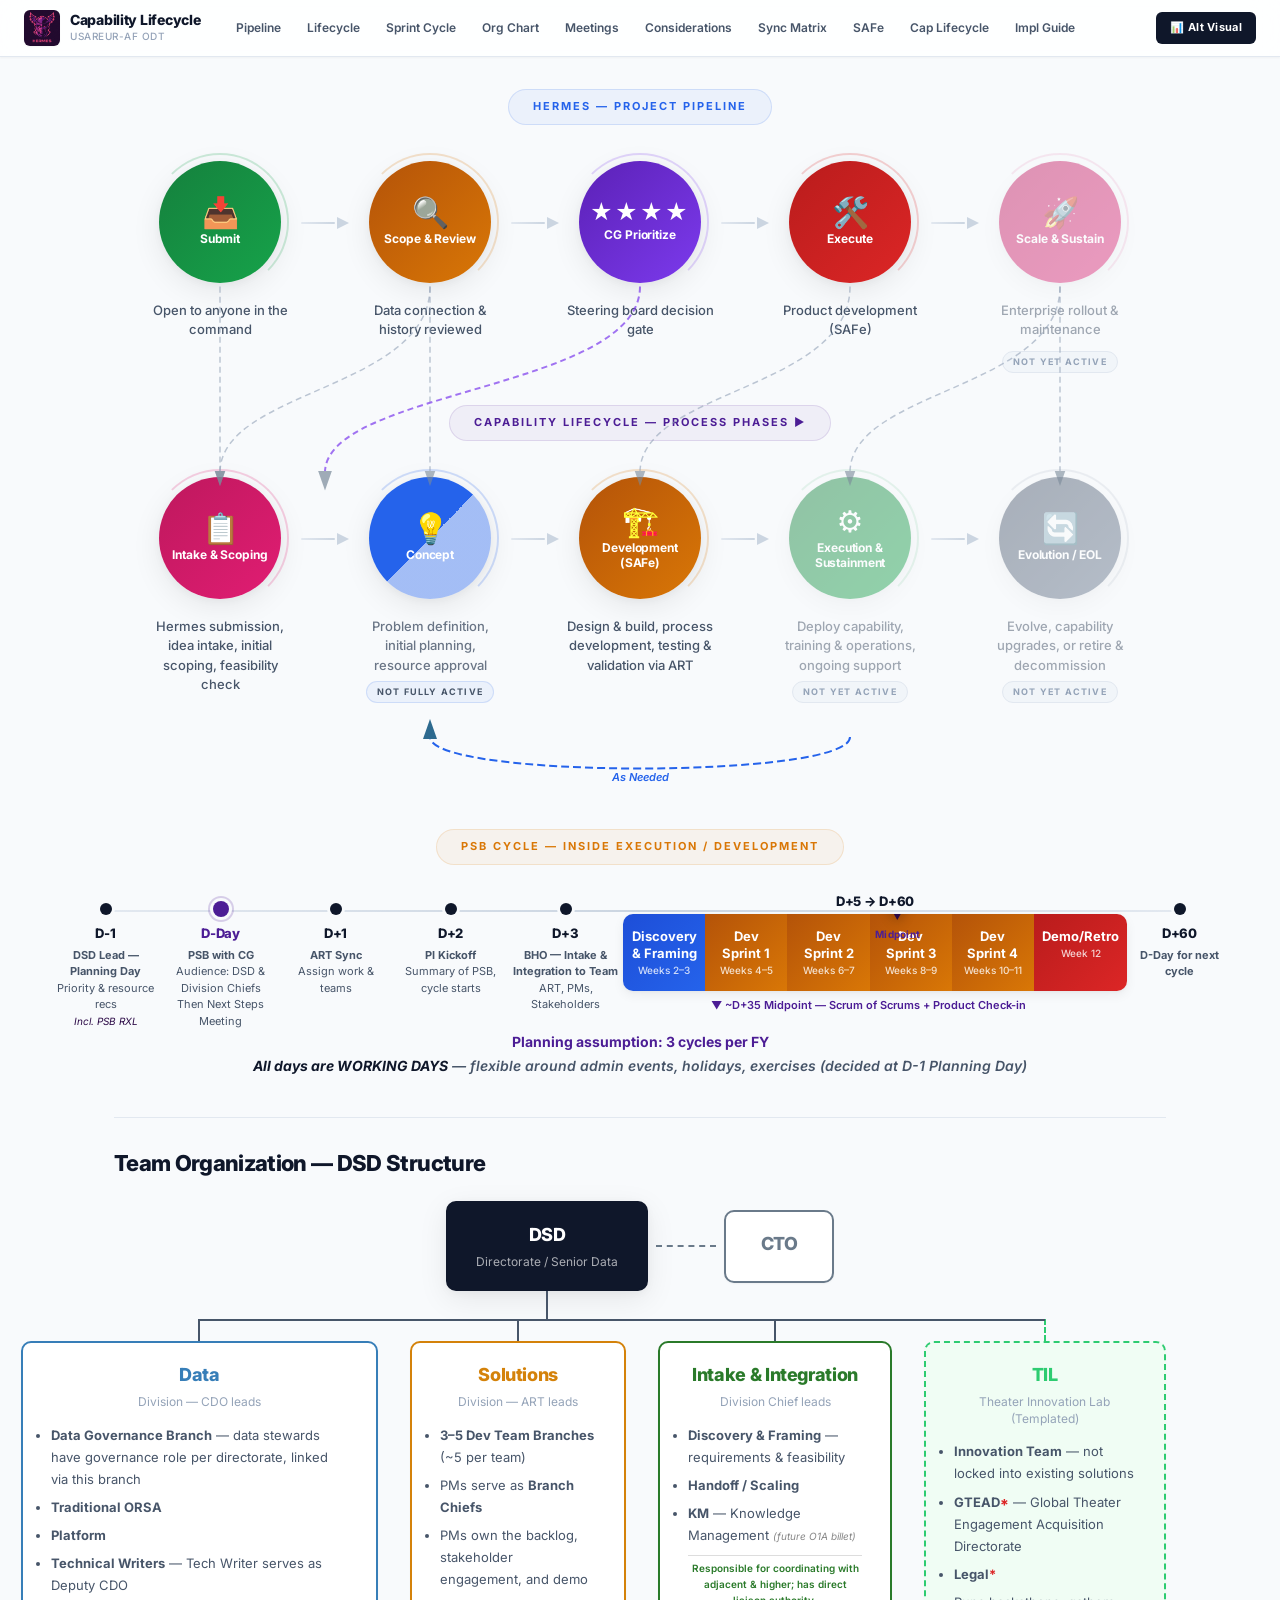
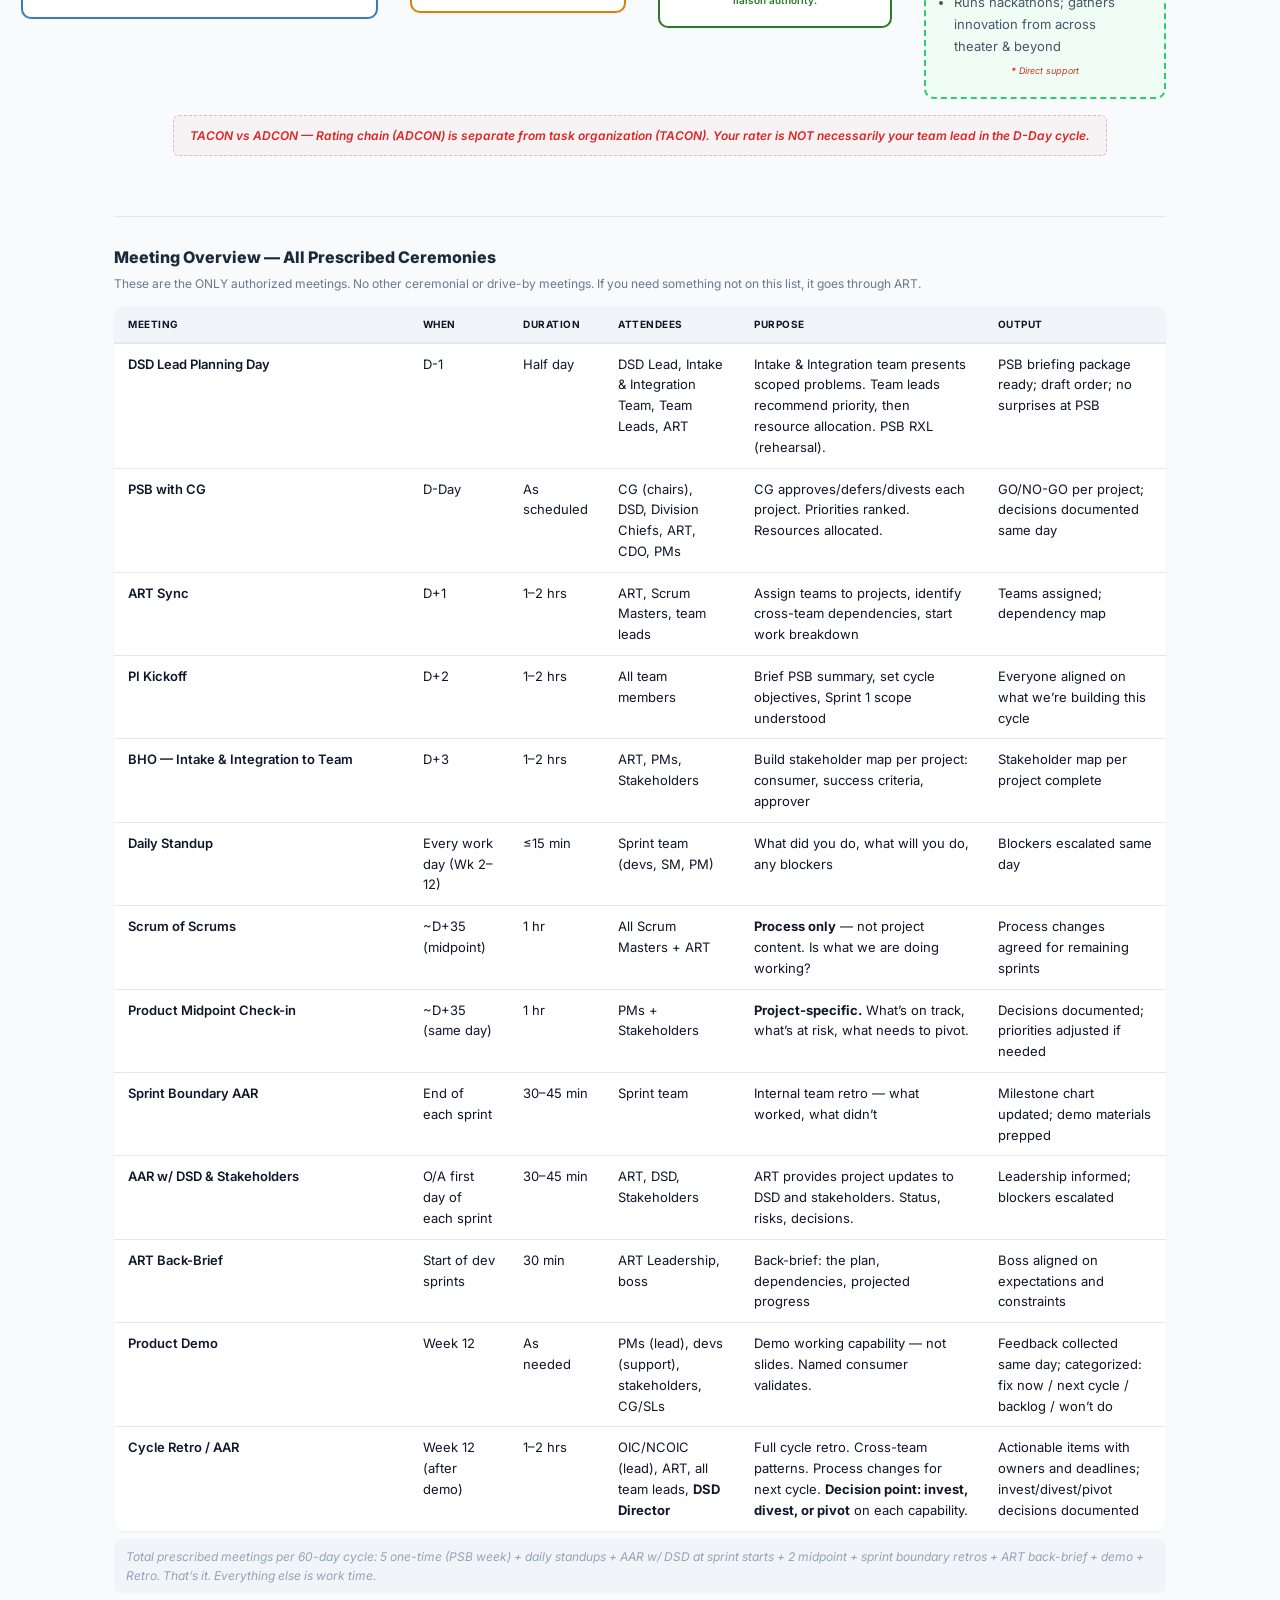
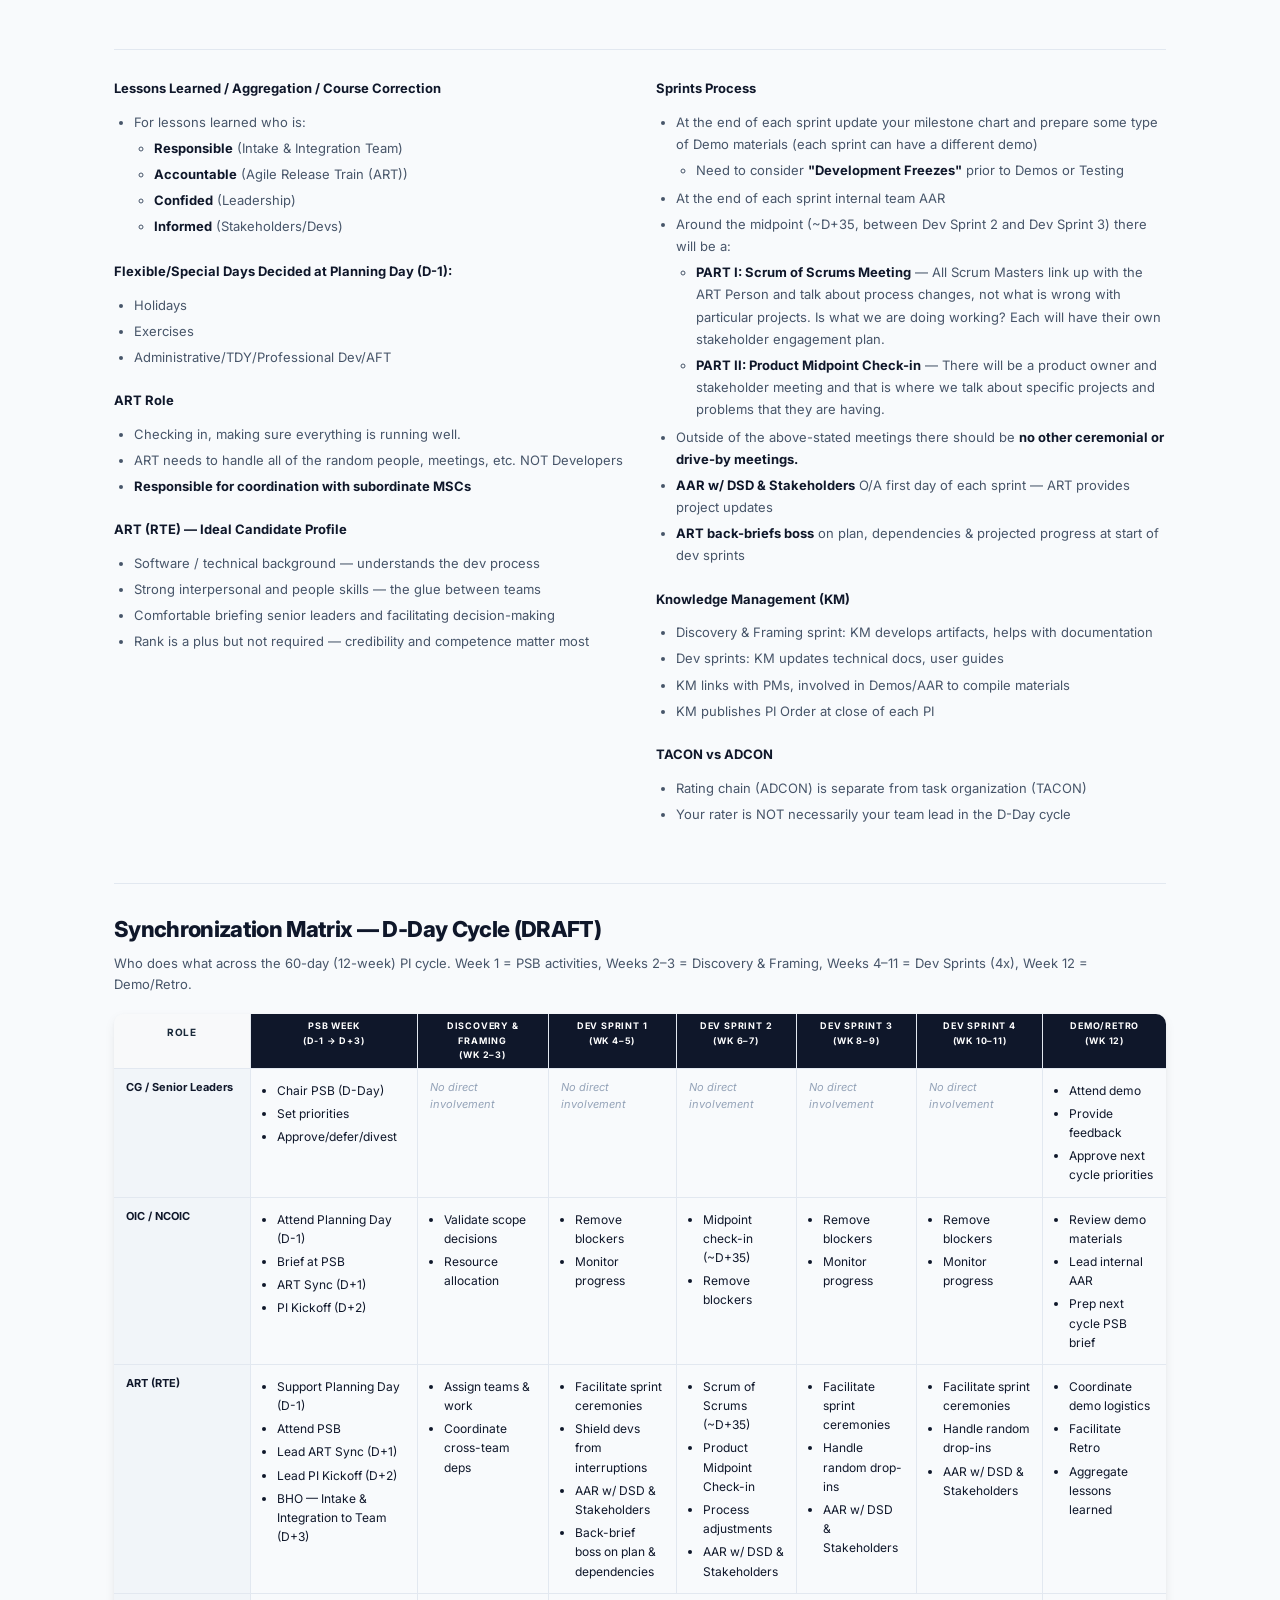
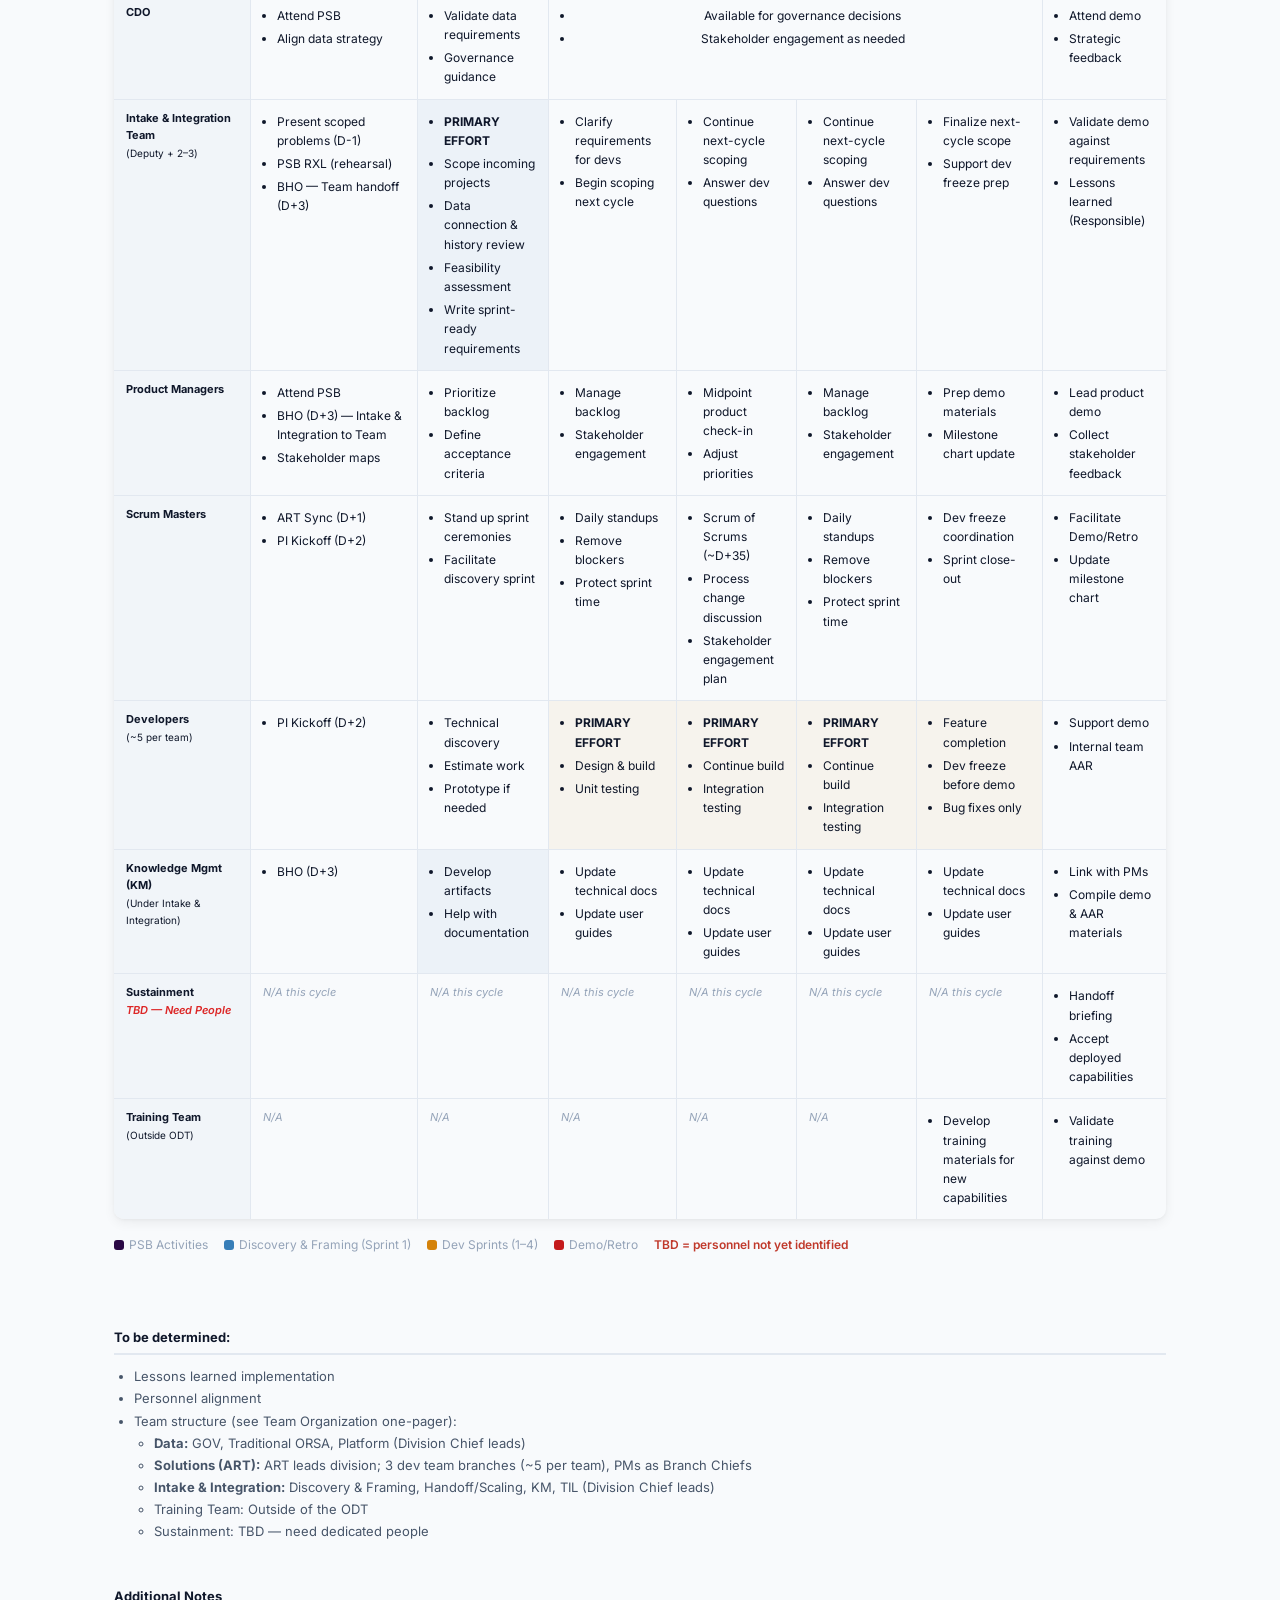
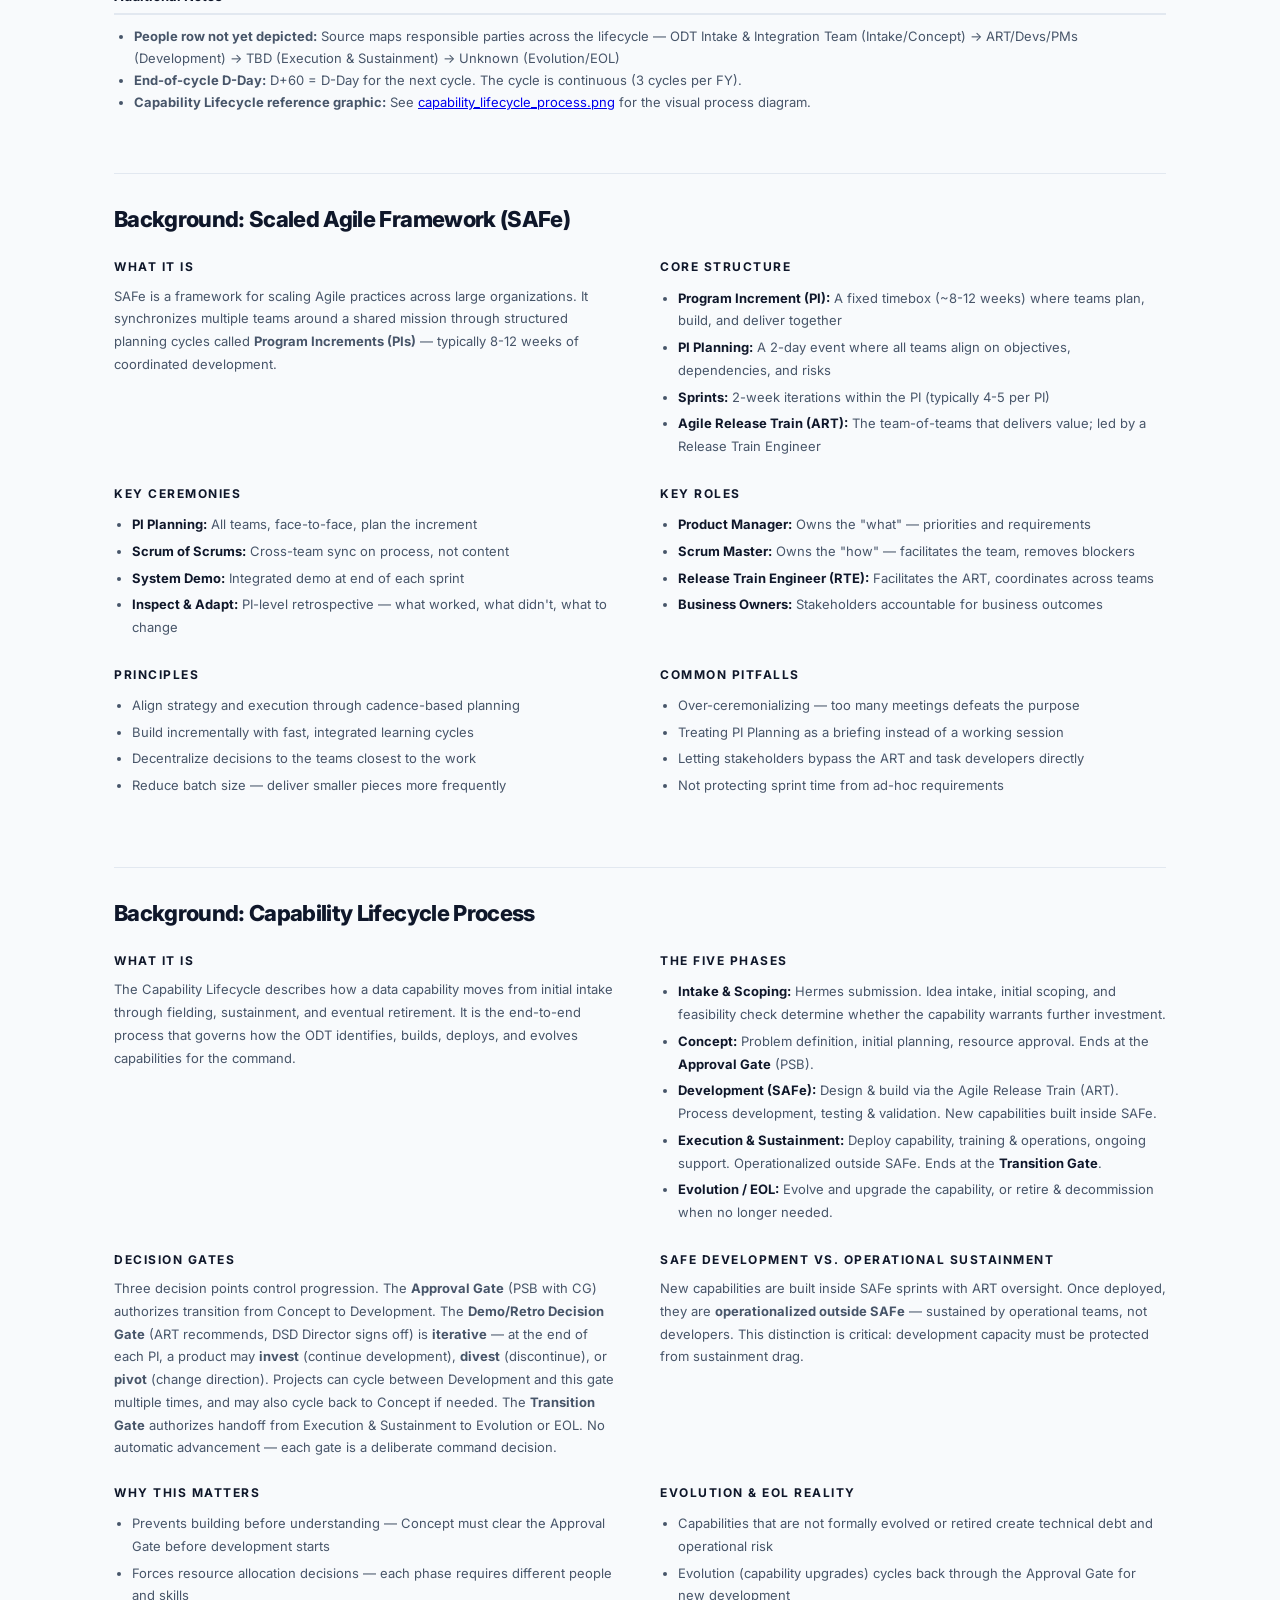
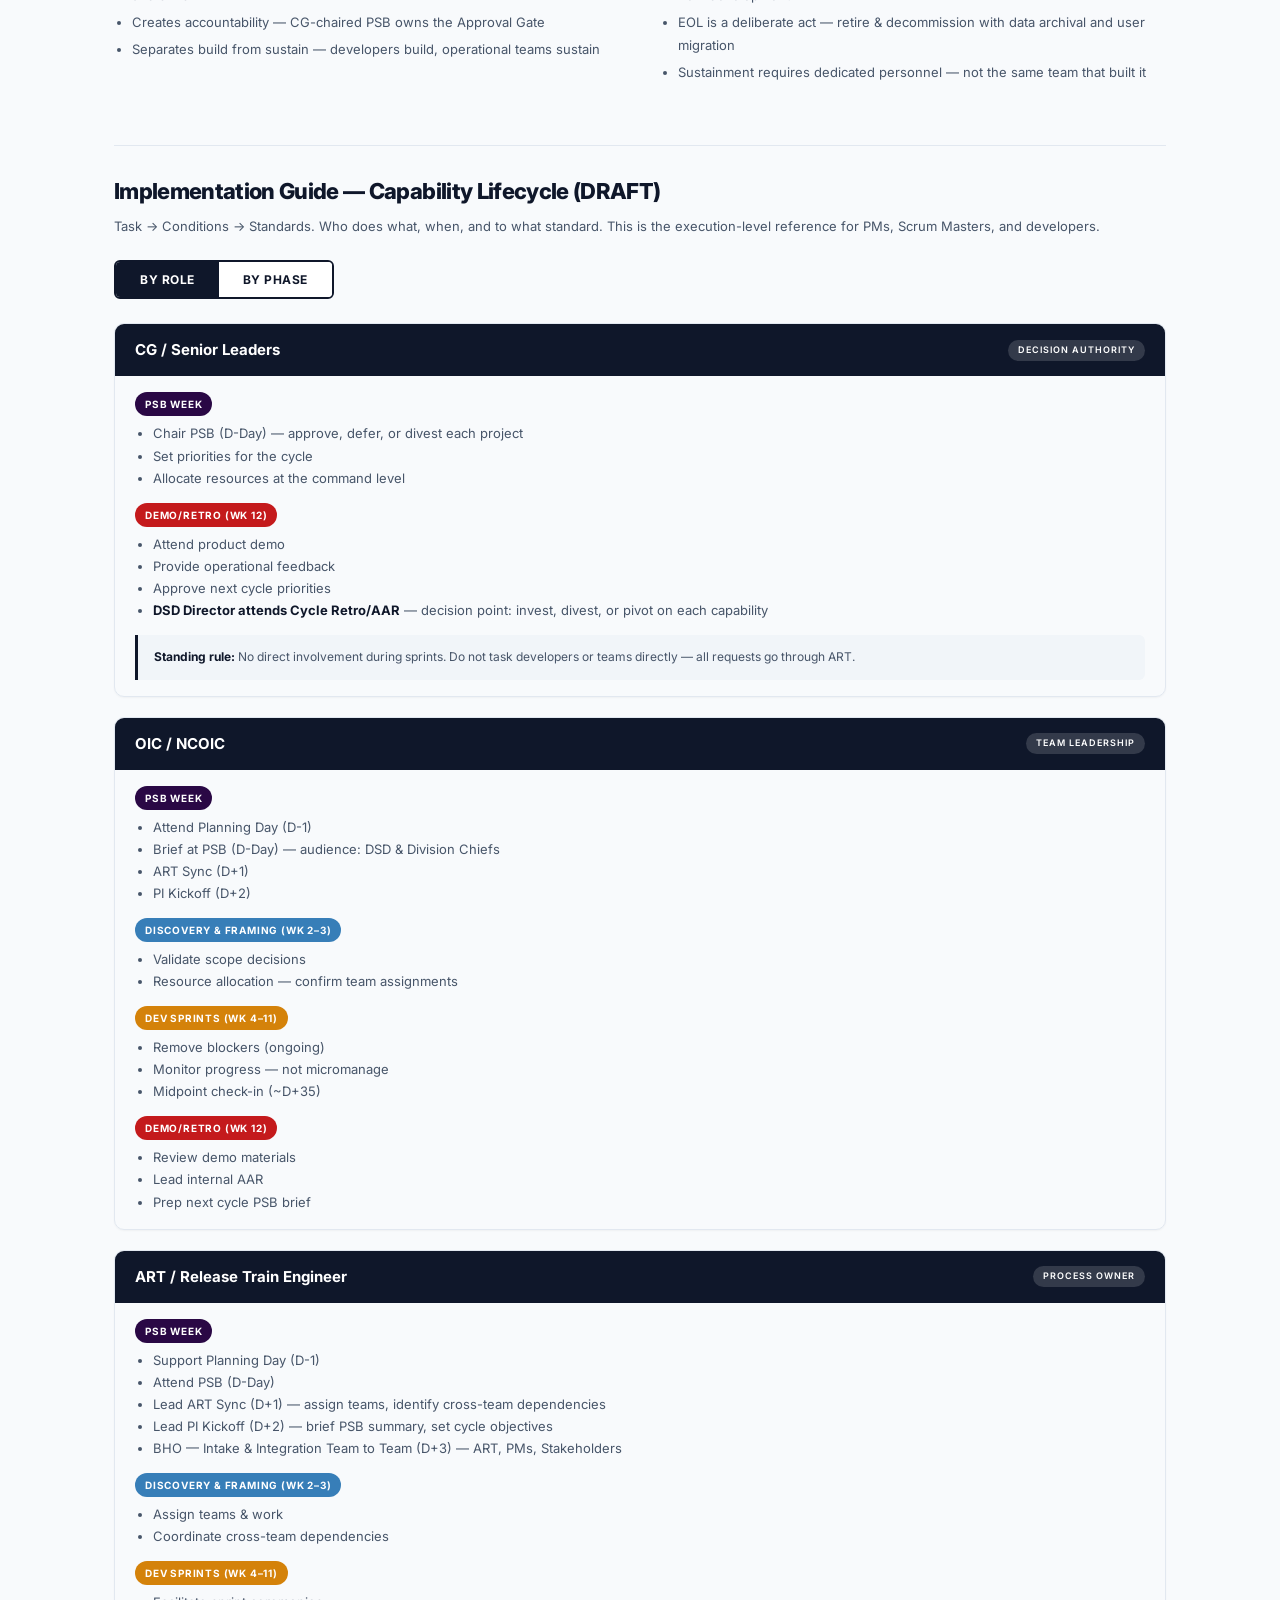
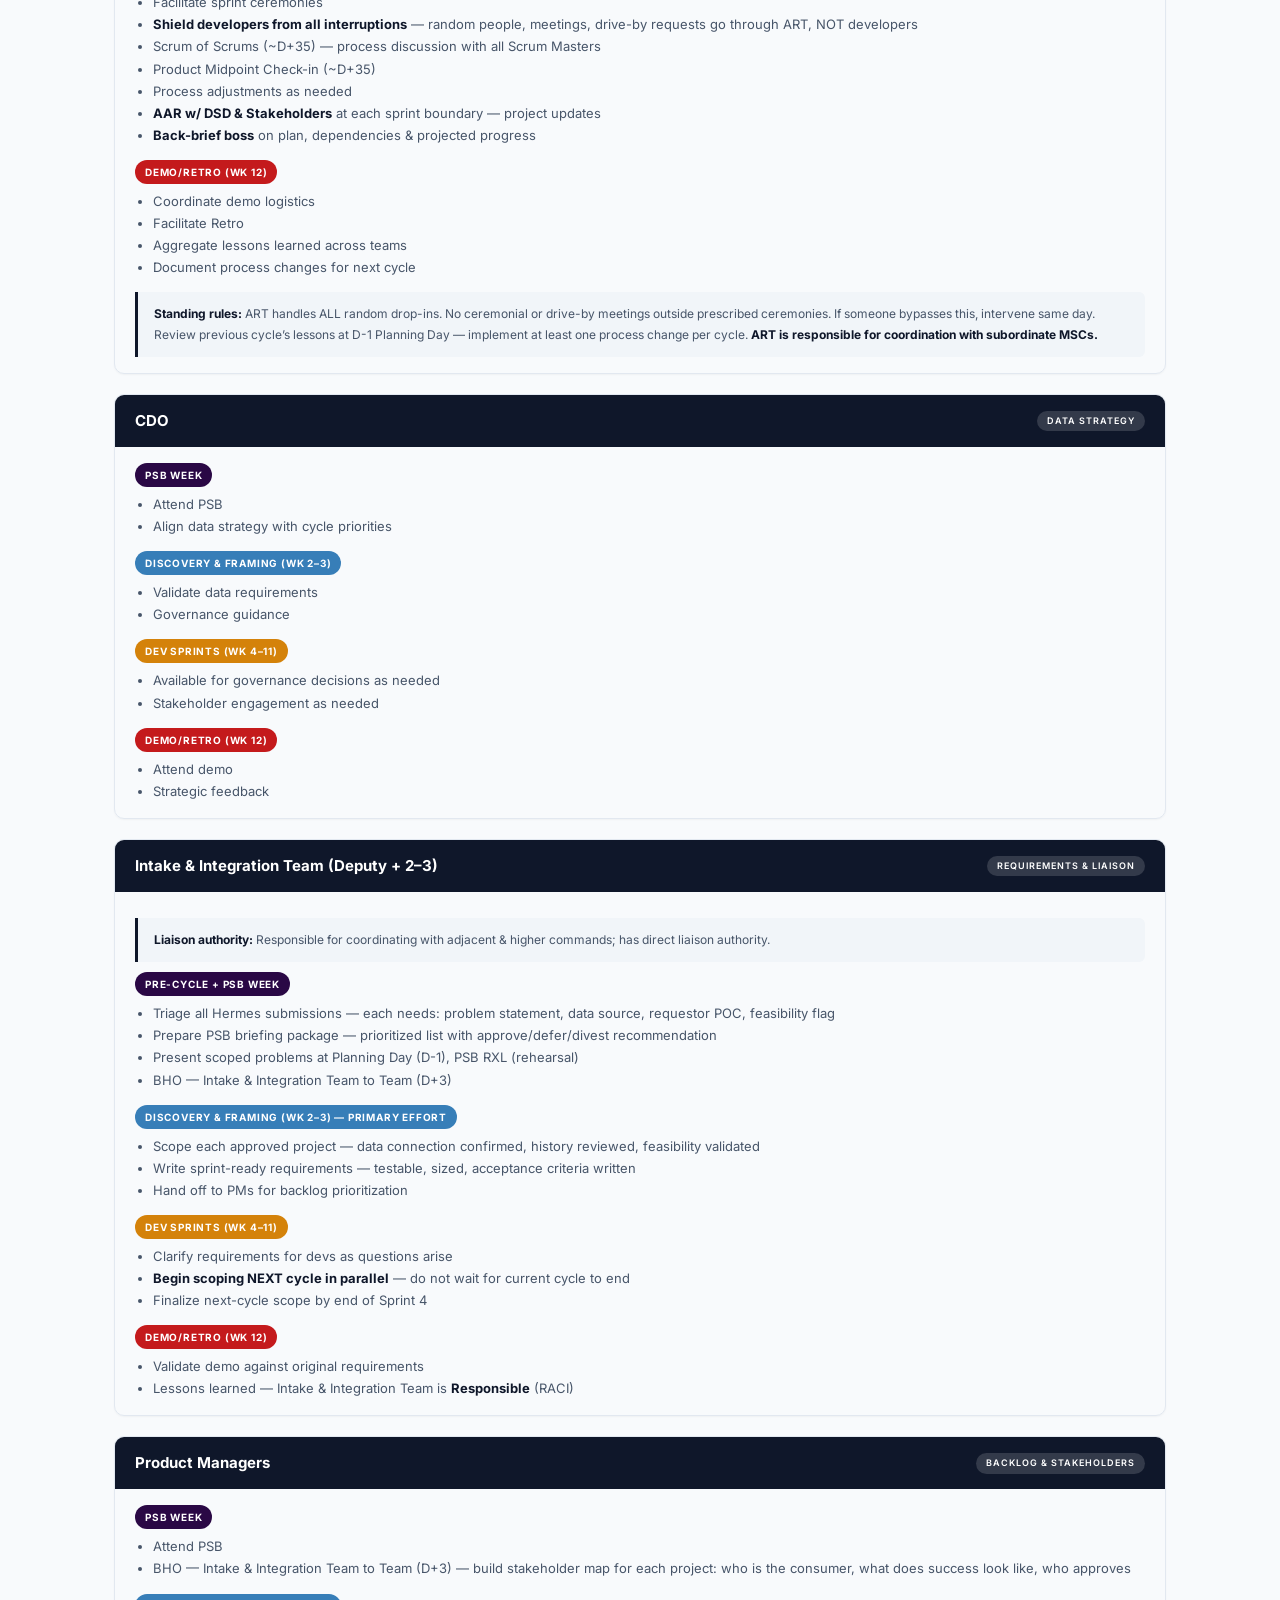
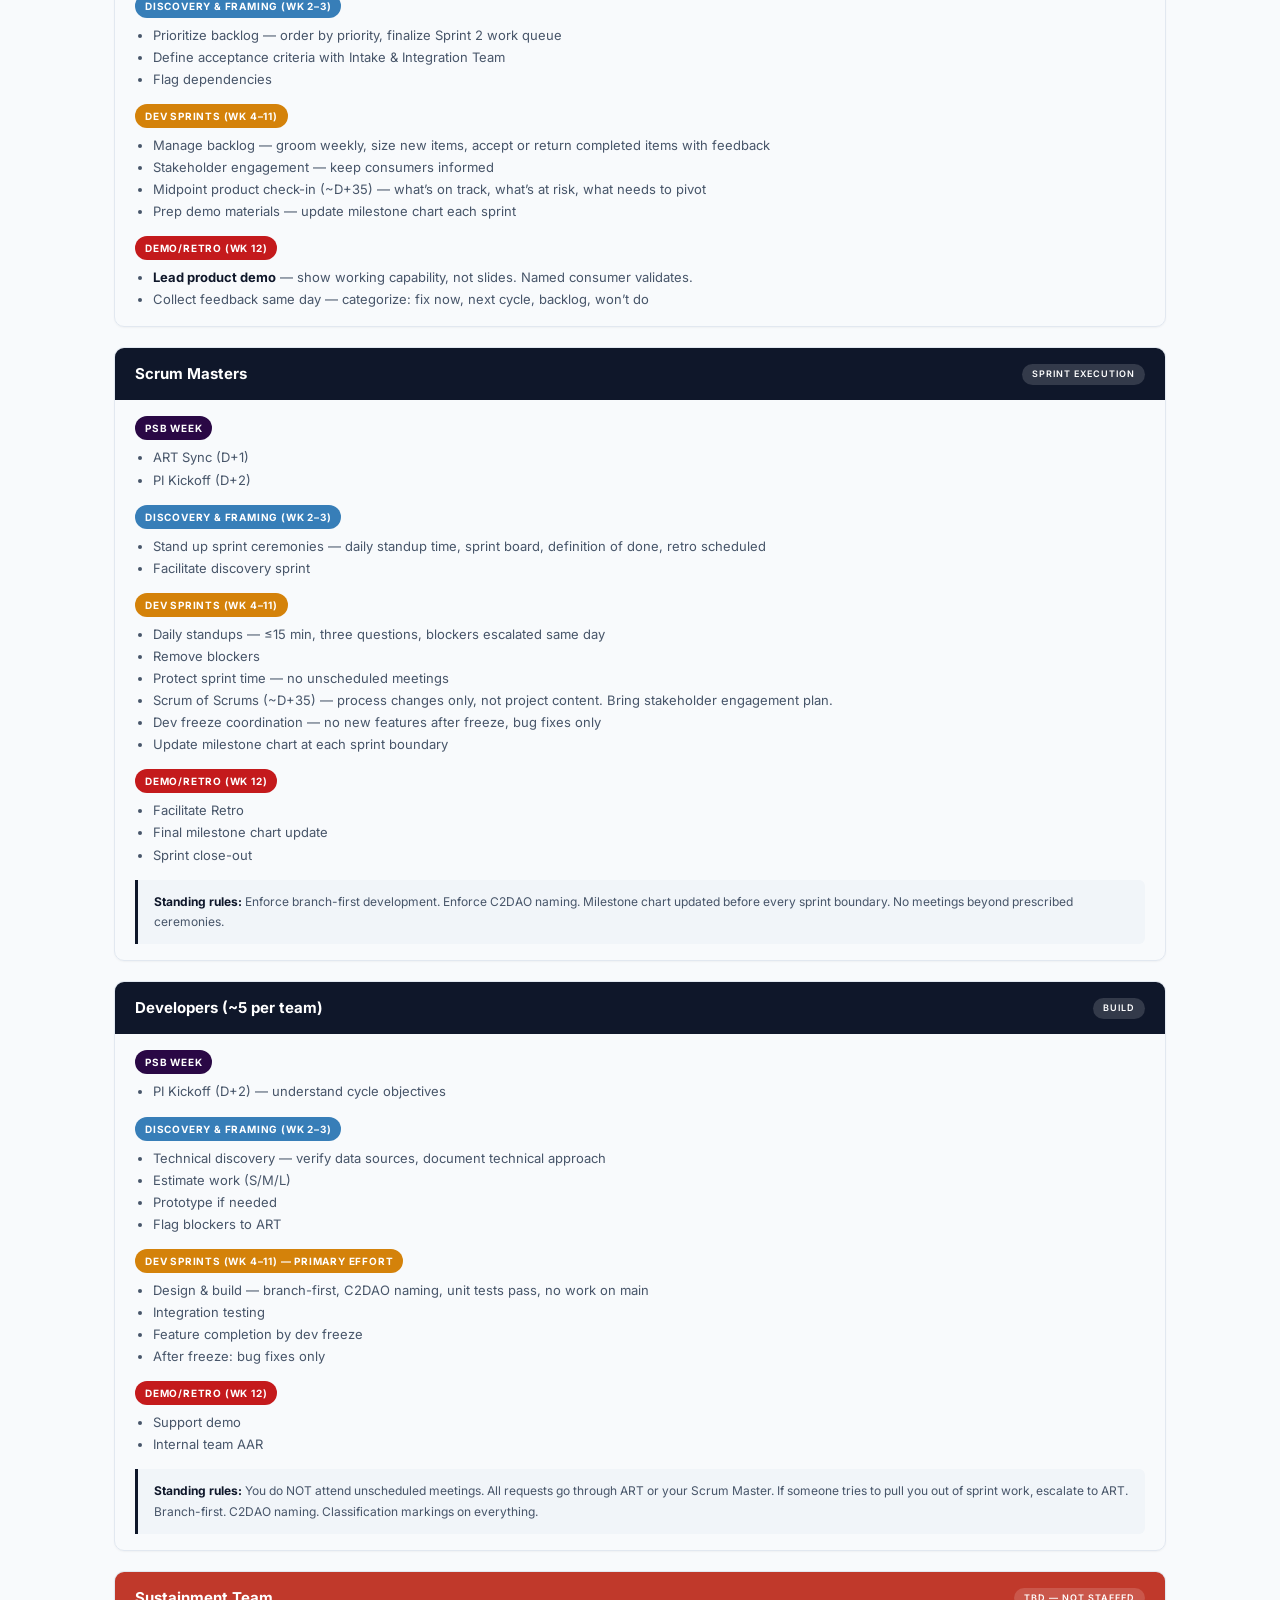
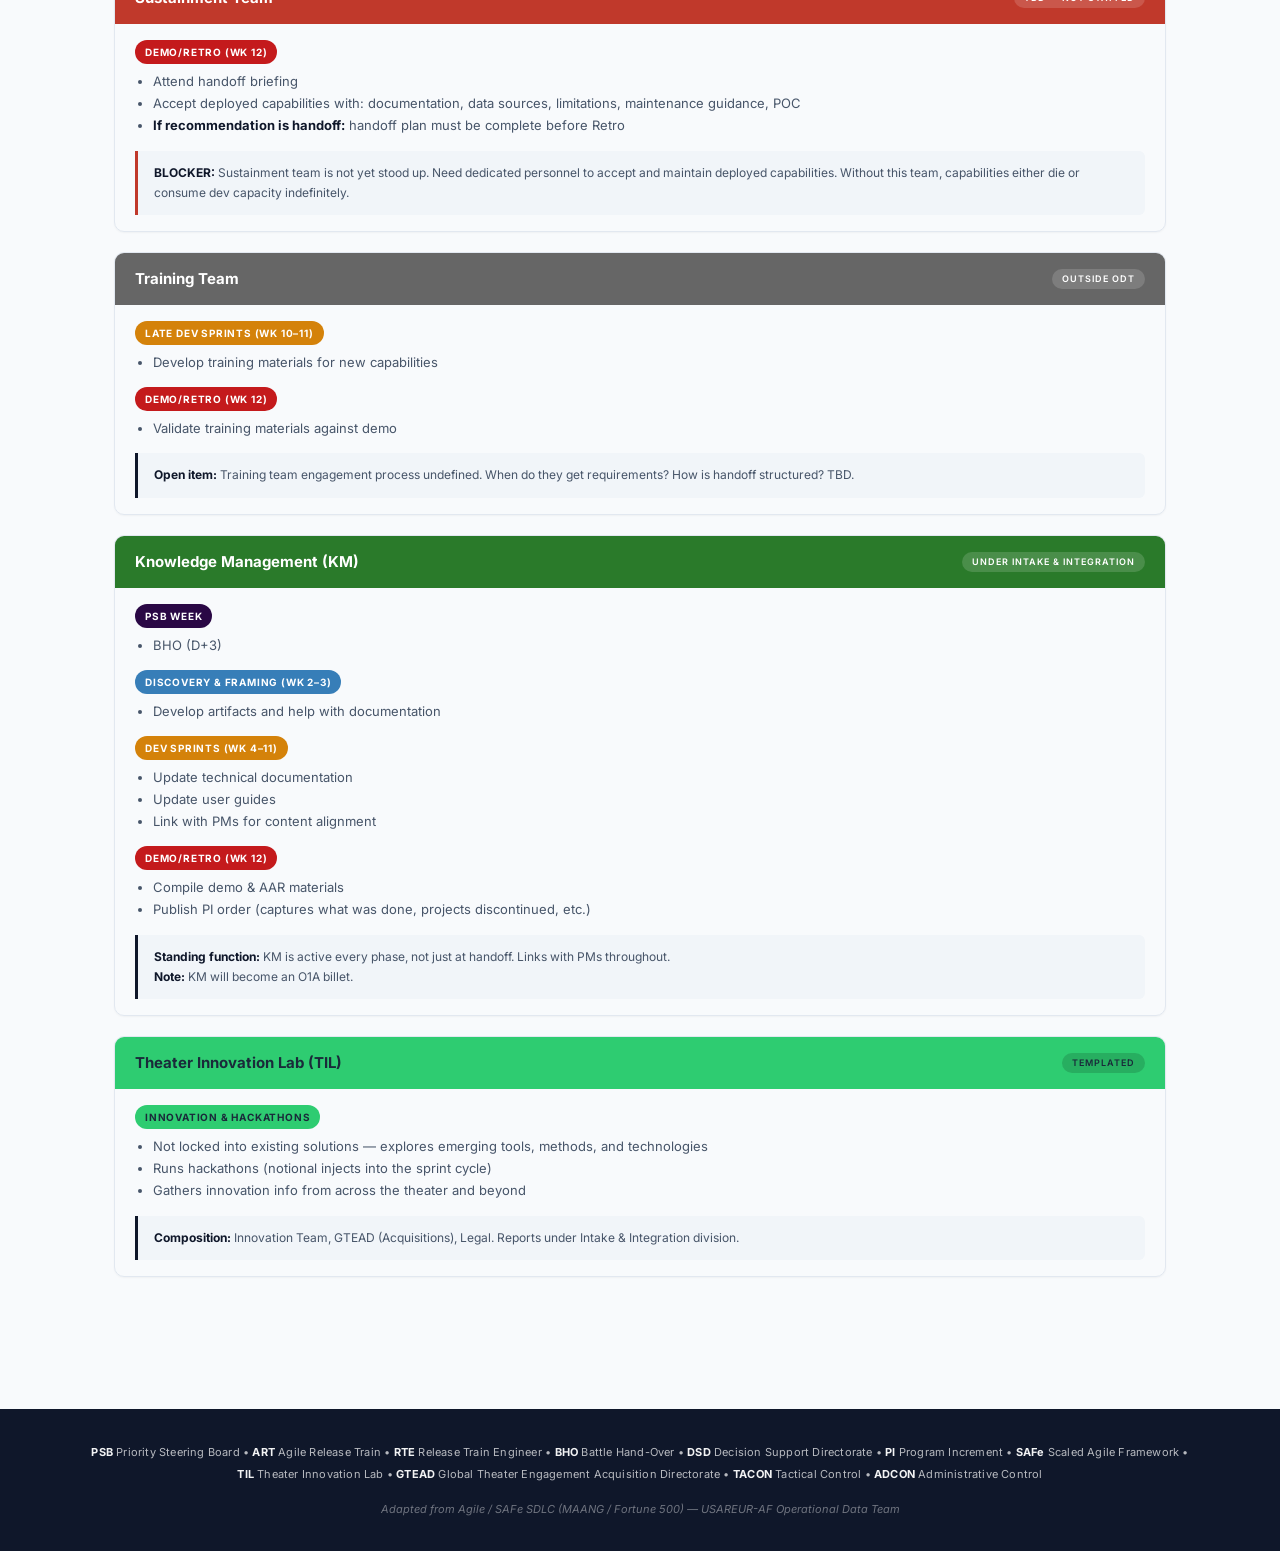
==== commit f73666a3: "Polish: remove clutter, add footer, table hovers, nav download, favicon, softer org lines" ====
--- a/docs/index.html
+++ b/docs/index.html
@@ -5,6 +5,7 @@
 <meta name="viewport" content="width=device-width, initial-scale=1.0">
 <title>Capability Lifecycle — ODT Development Process</title>
 <link rel="stylesheet" href="styles.css">
+<link rel="icon" type="image/jpeg" href="assets/HERMES_LOGO.jpg">
 <meta name="description" content="USAREUR-AF ODT Capability Lifecycle development process, SAFe framework implementation, and team organization guide.">
 </head>
 <body>
@@ -12,7 +13,7 @@
 <!-- ═══════ STICKY NAVIGATION ═══════ -->
 <nav class="site-nav" id="siteNav">
   <div class="site-nav-inner">
-    <a class="nav-brand" href="#">
+    <a class="nav-brand" href="#" onclick="window.scrollTo({top:0,behavior:'smooth'});return false;">
       <img src="assets/HERMES_LOGO.jpg" alt="HERMES">
       <div>
         <div class="nav-brand-text">Capability Lifecycle</div>
@@ -31,18 +32,11 @@
       <a href="#capLifecycle" data-section="capLifecycle">Cap Lifecycle</a>
       <a href="#implGuide" data-section="implGuide">Impl Guide</a>
     </div>
+    <a class="nav-download" href="assets/DSD_Alternate_Visualization.pptx" download title="Download Alternate Visualization PowerPoint">&#x1F4CA; Alt Visual</a>
   </div>
 </nav>
 
-<!-- Unit crest -->
-<div class="unit-crest">
-  <img src="assets/HERMES_LOGO.jpg" alt="HERMES">
-  <div class="crest-text">
-    <h1>Capability Lifecycle &mdash; ODT Development Process</h1>
-    <div class="subtitle">USAREUR-AF Operational Data Team</div>
-    <div style="font-size:9px; color:#999; margin-top:3px; font-style:italic;">Adapted from Agile / SAFe SDLC (MAANG / Fortune 500)</div>
-  </div>
-</div>
+<!-- Unit crest removed — branding now in sticky nav -->
 
 <div class="main-content">
 
@@ -1198,25 +1192,32 @@
 
 
 
-<!-- Fixed scroll-down nav -->
-<!-- Fixed side button: Alternate Visualization PPT -->
-<a href="assets/DSD_Alternate_Visualization.pptx" download
-   style="position:fixed; right:0; top:50%; transform:translateY(-50%); z-index:100;
-          writing-mode:vertical-rl; text-orientation:mixed;
-          background:#1a2a3a; color:#fff; padding:14px 10px;
-          font-size:11px; font-weight:700; letter-spacing:1px; text-transform:uppercase;
-          text-decoration:none; border-radius:8px 0 0 8px;
-          box-shadow:-2px 0 10px rgba(0,0,0,0.2);
-          transition:all 0.15s;"
-   onmouseover="this.style.background='#2a4a6a';this.style.padding='14px 14px';"
-   onmouseout="this.style.background='#1a2a3a';this.style.padding='14px 10px';"
-   title="Download Alternate Visualization PowerPoint">&#x1F4CA; Alt Visual</a>
-
+<!-- Mobile scroll-down nav -->
 <div class="scroll-nav" id="scrollNav">
   <div class="scroll-label" id="scrollLabel">Org Chart</div>
   <button id="scrollBtn" onclick="scrollNext()">&#x25BC;</button>
 </div>
 
+<!-- Acronym Glossary Footer -->
+<footer class="site-footer">
+  <div class="footer-inner">
+    <div class="footer-glossary">
+      <strong>PSB</strong> Priority Steering Board &bull;
+      <strong>ART</strong> Agile Release Train &bull;
+      <strong>RTE</strong> Release Train Engineer &bull;
+      <strong>BHO</strong> Battle Hand-Over &bull;
+      <strong>DSD</strong> Decision Support Directorate &bull;
+      <strong>PI</strong> Program Increment &bull;
+      <strong>SAFe</strong> Scaled Agile Framework &bull;
+      <strong>TIL</strong> Theater Innovation Lab &bull;
+      <strong>GTEAD</strong> Global Theater Engagement Acquisition Directorate &bull;
+      <strong>TACON</strong> Tactical Control &bull;
+      <strong>ADCON</strong> Administrative Control
+    </div>
+    <div class="footer-meta">Adapted from Agile / SAFe SDLC (MAANG / Fortune 500) &mdash; USAREUR-AF Operational Data Team</div>
+  </div>
+</footer>
+
 
 
   <script src="main.js"></script>
--- a/docs/styles.css
+++ b/docs/styles.css
@@ -1322,3 +1322,110 @@
 @media print {
   .back-link { display: none; }
 }
+
+/* ═══════════════════════════════════════
+   POLISH FIXES
+   ═══════════════════════════════════════ */
+
+/* ── Nav Download Button ── */
+.nav-download {
+  flex-shrink: 0;
+  margin-left: auto;
+  font-size: 11px;
+  font-weight: 700;
+  color: var(--bg-surface);
+  background: var(--text-primary);
+  text-decoration: none;
+  padding: 7px 14px;
+  border-radius: 6px;
+  letter-spacing: 0.3px;
+  transition: all 0.2s;
+  white-space: nowrap;
+}
+.nav-download:hover {
+  background: var(--c-concept);
+  transform: translateY(-1px);
+  box-shadow: var(--shadow-md);
+}
+
+/* ── Table Row Hover States ── */
+.sync-table tbody tr:hover td {
+  background: var(--bg-subtle);
+  transition: background 0.15s;
+}
+.sync-table tbody tr:hover .col-role {
+  background: #e8ecf0;
+}
+
+/* ── Softer Org Chart Lines ── */
+.org-wire-connector { background: #475569; }
+.org-wire-hline { background: #475569; }
+.org-wire-vdrop { background: #475569; }
+
+/* ── Normalized Section Spacing ── */
+.considerations { margin-top: 56px; }
+.sync-section { margin-top: 56px; }
+.impl-guide { margin-top: 32px; }
+.onepager { margin-top: 40px; }
+
+/* ── Sprint Bar Midpoint — More Breathing Room ── */
+.sprint-bar .midpoint-diamond { top: -22px; }
+
+/* ── Mobile Table Scroll Hint ── */
+.table-scroll-wrap {
+  position: relative;
+  overflow: visible;
+}
+.table-scroll-wrap::after {
+  content: '';
+  position: absolute;
+  top: 0; right: 0;
+  width: 40px; height: 100%;
+  background: linear-gradient(90deg, transparent, rgba(248,250,252,0.9));
+  pointer-events: none;
+  opacity: 0;
+  transition: opacity 0.3s;
+}
+
+/* ── Site Footer ── */
+.site-footer {
+  width: 100%;
+  margin-top: 64px;
+  padding: 32px 24px;
+  background: var(--text-primary);
+  color: rgba(255,255,255,0.7);
+}
+.footer-inner {
+  max-width: 1100px;
+  margin: 0 auto;
+  text-align: center;
+}
+.footer-glossary {
+  font-size: 11px;
+  line-height: 2;
+  letter-spacing: 0.2px;
+}
+.footer-glossary strong {
+  color: rgba(255,255,255,0.95);
+  font-weight: 700;
+}
+.footer-meta {
+  margin-top: 16px;
+  font-size: 11px;
+  color: rgba(255,255,255,0.4);
+  font-style: italic;
+}
+
+@media print {
+  .site-footer { display: none; }
+  .nav-download { display: none; }
+}
+
+@media (max-width: 1024px) {
+  .table-scroll-wrap::after { opacity: 1; }
+}
+@media (max-width: 768px) {
+  .nav-download { display: none; }
+  .site-footer { padding: 24px 16px; }
+  .footer-glossary { font-size: 10px; }
+}
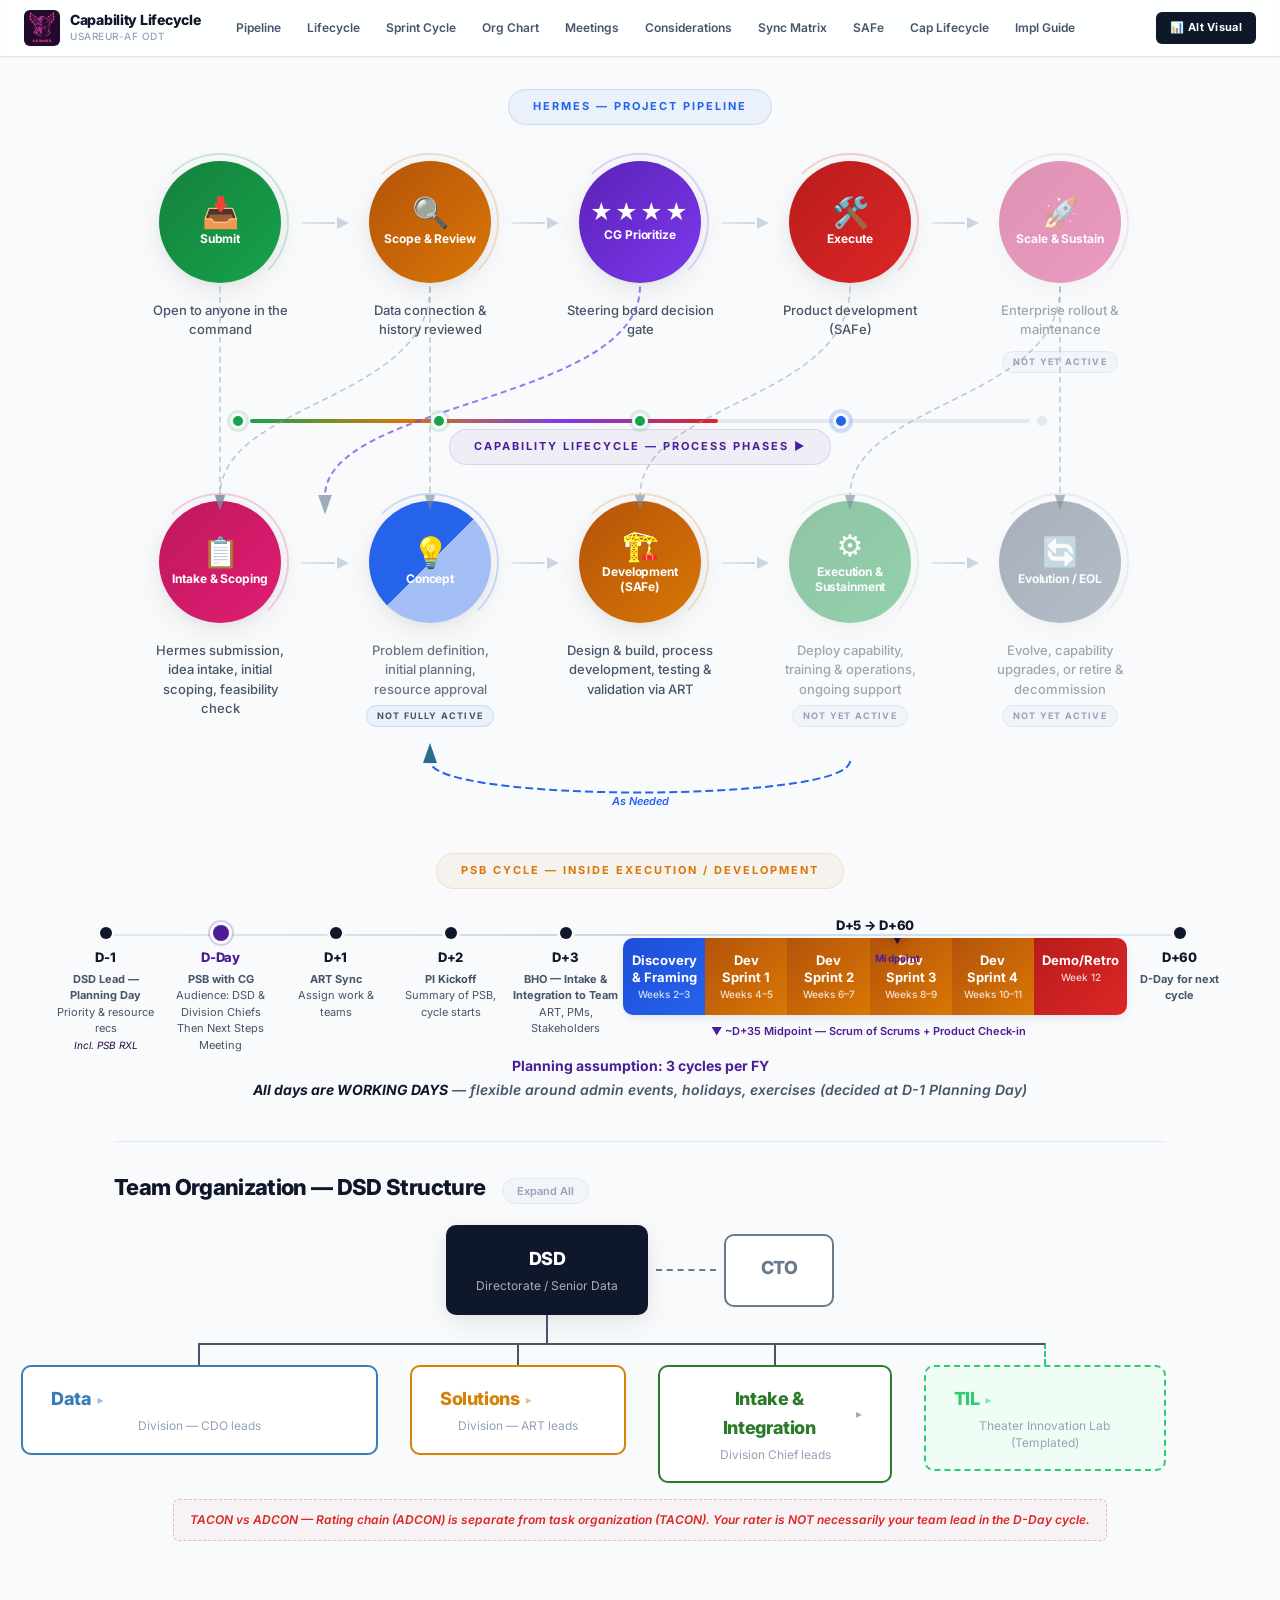
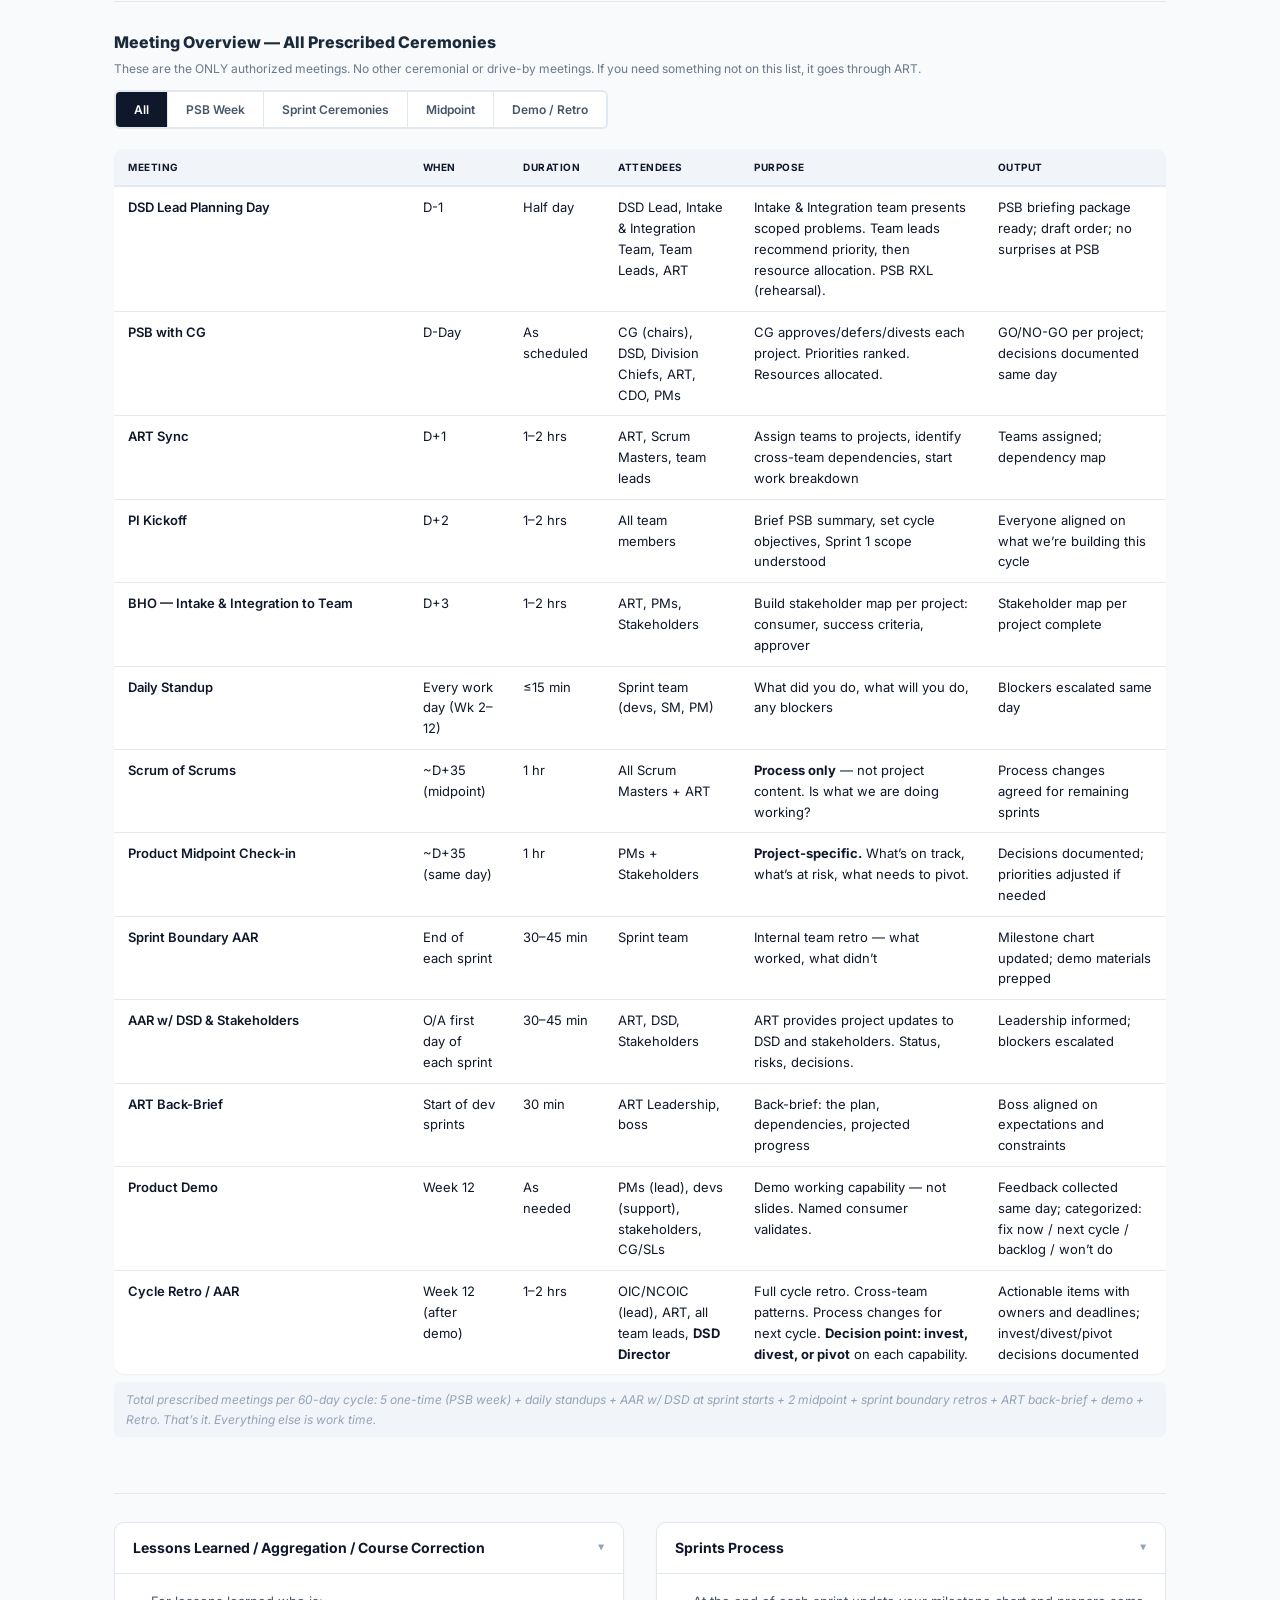
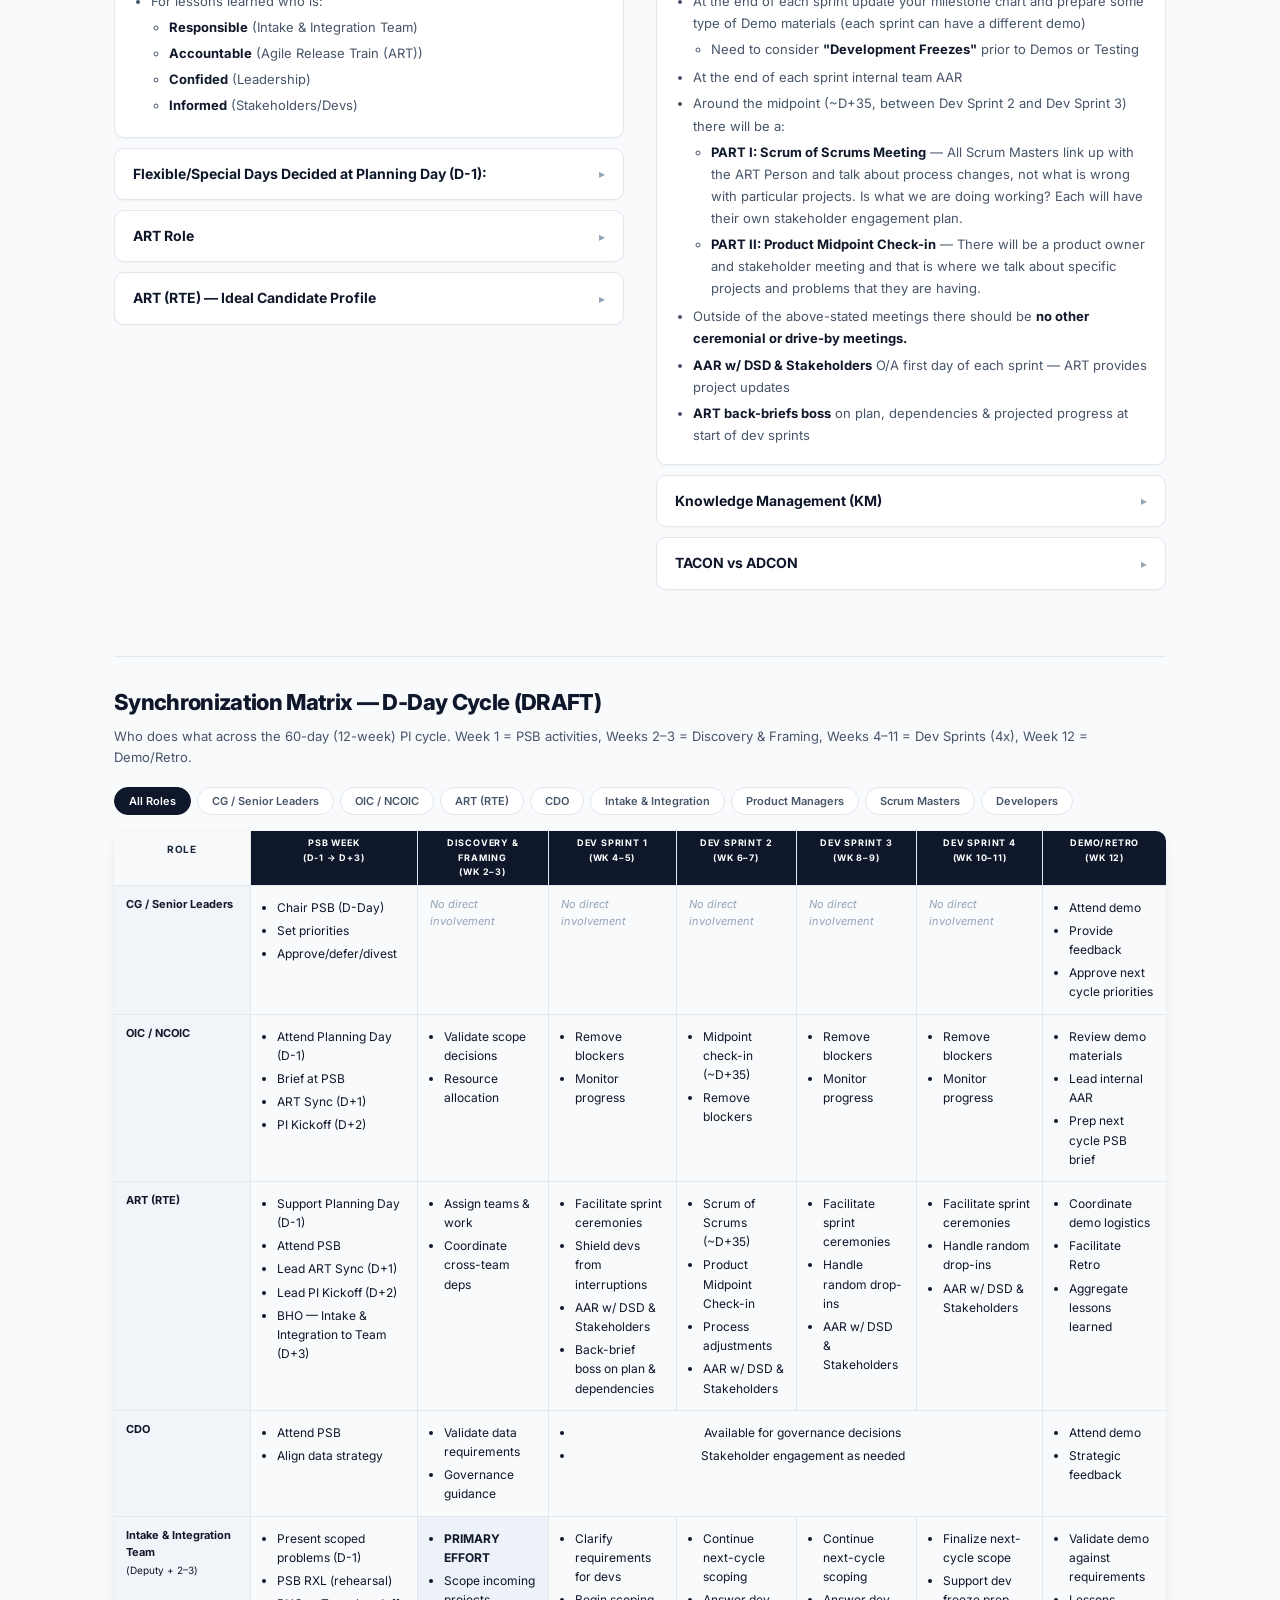
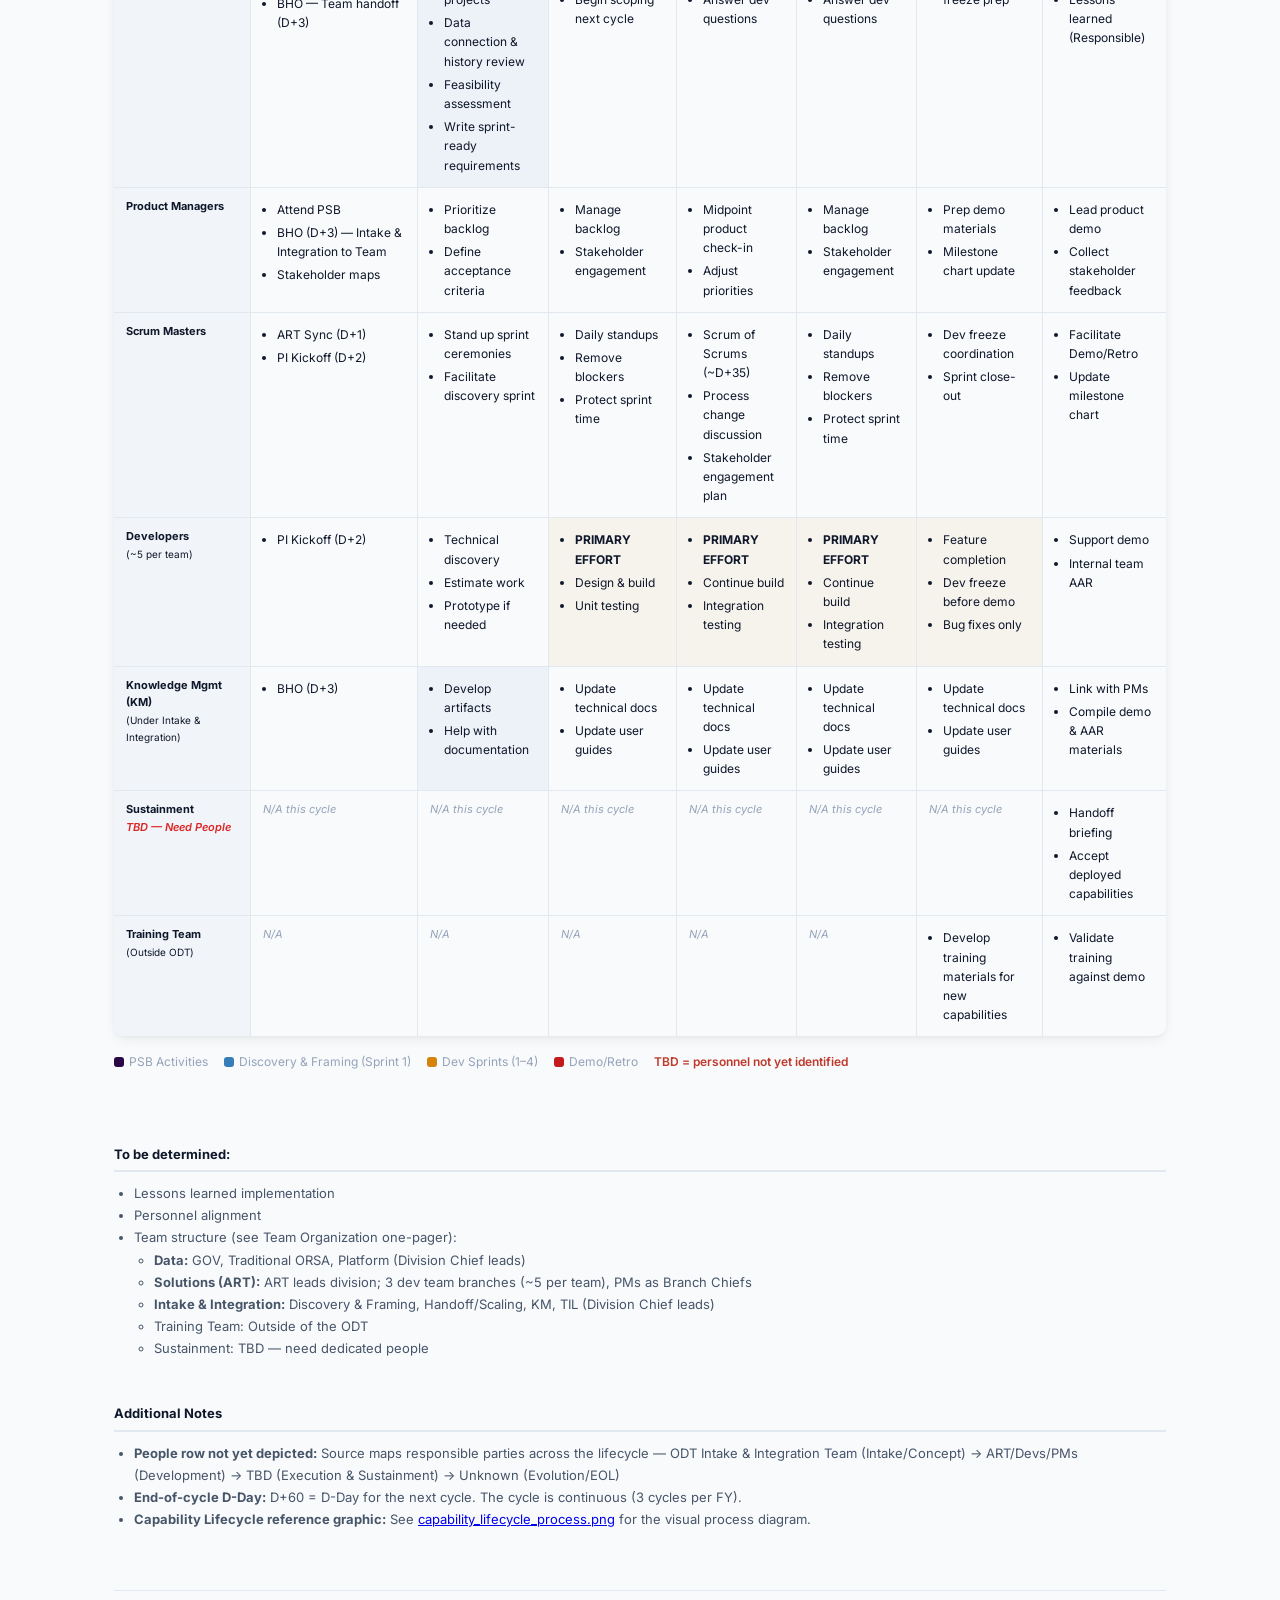
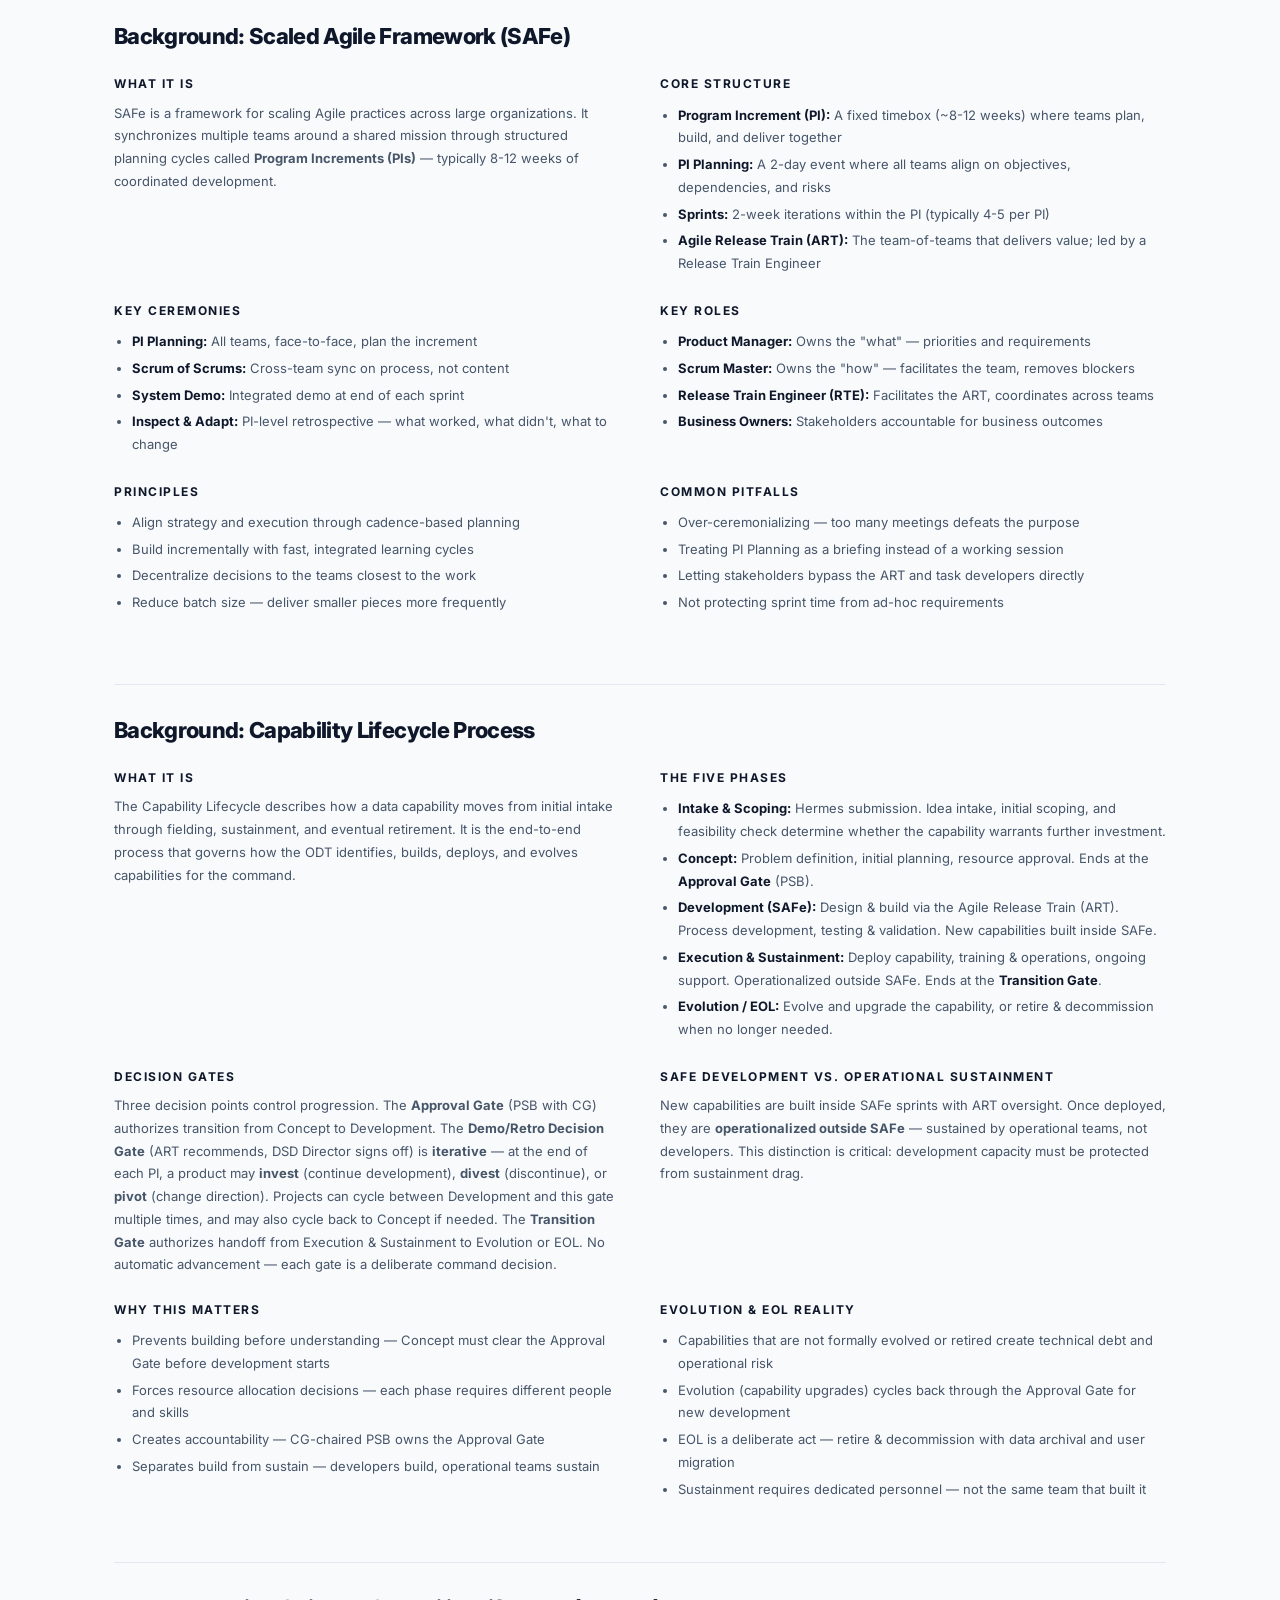
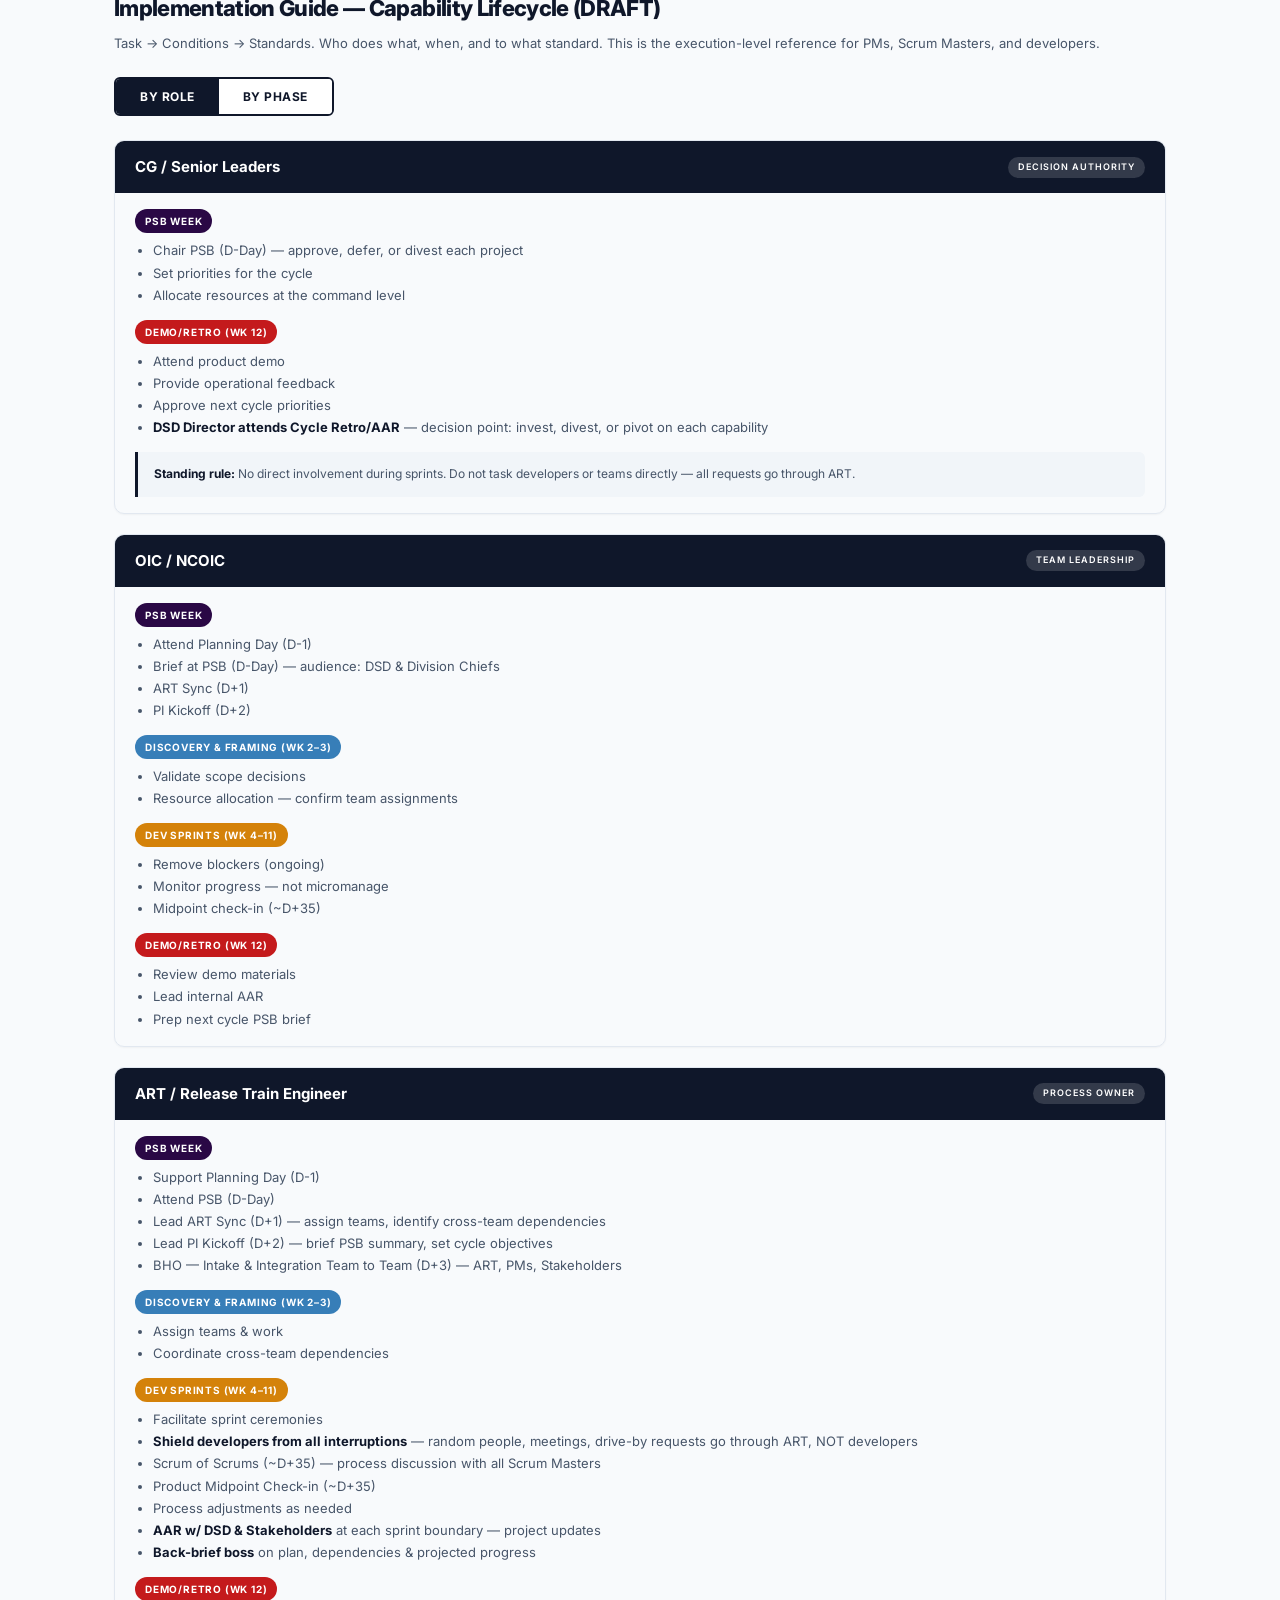
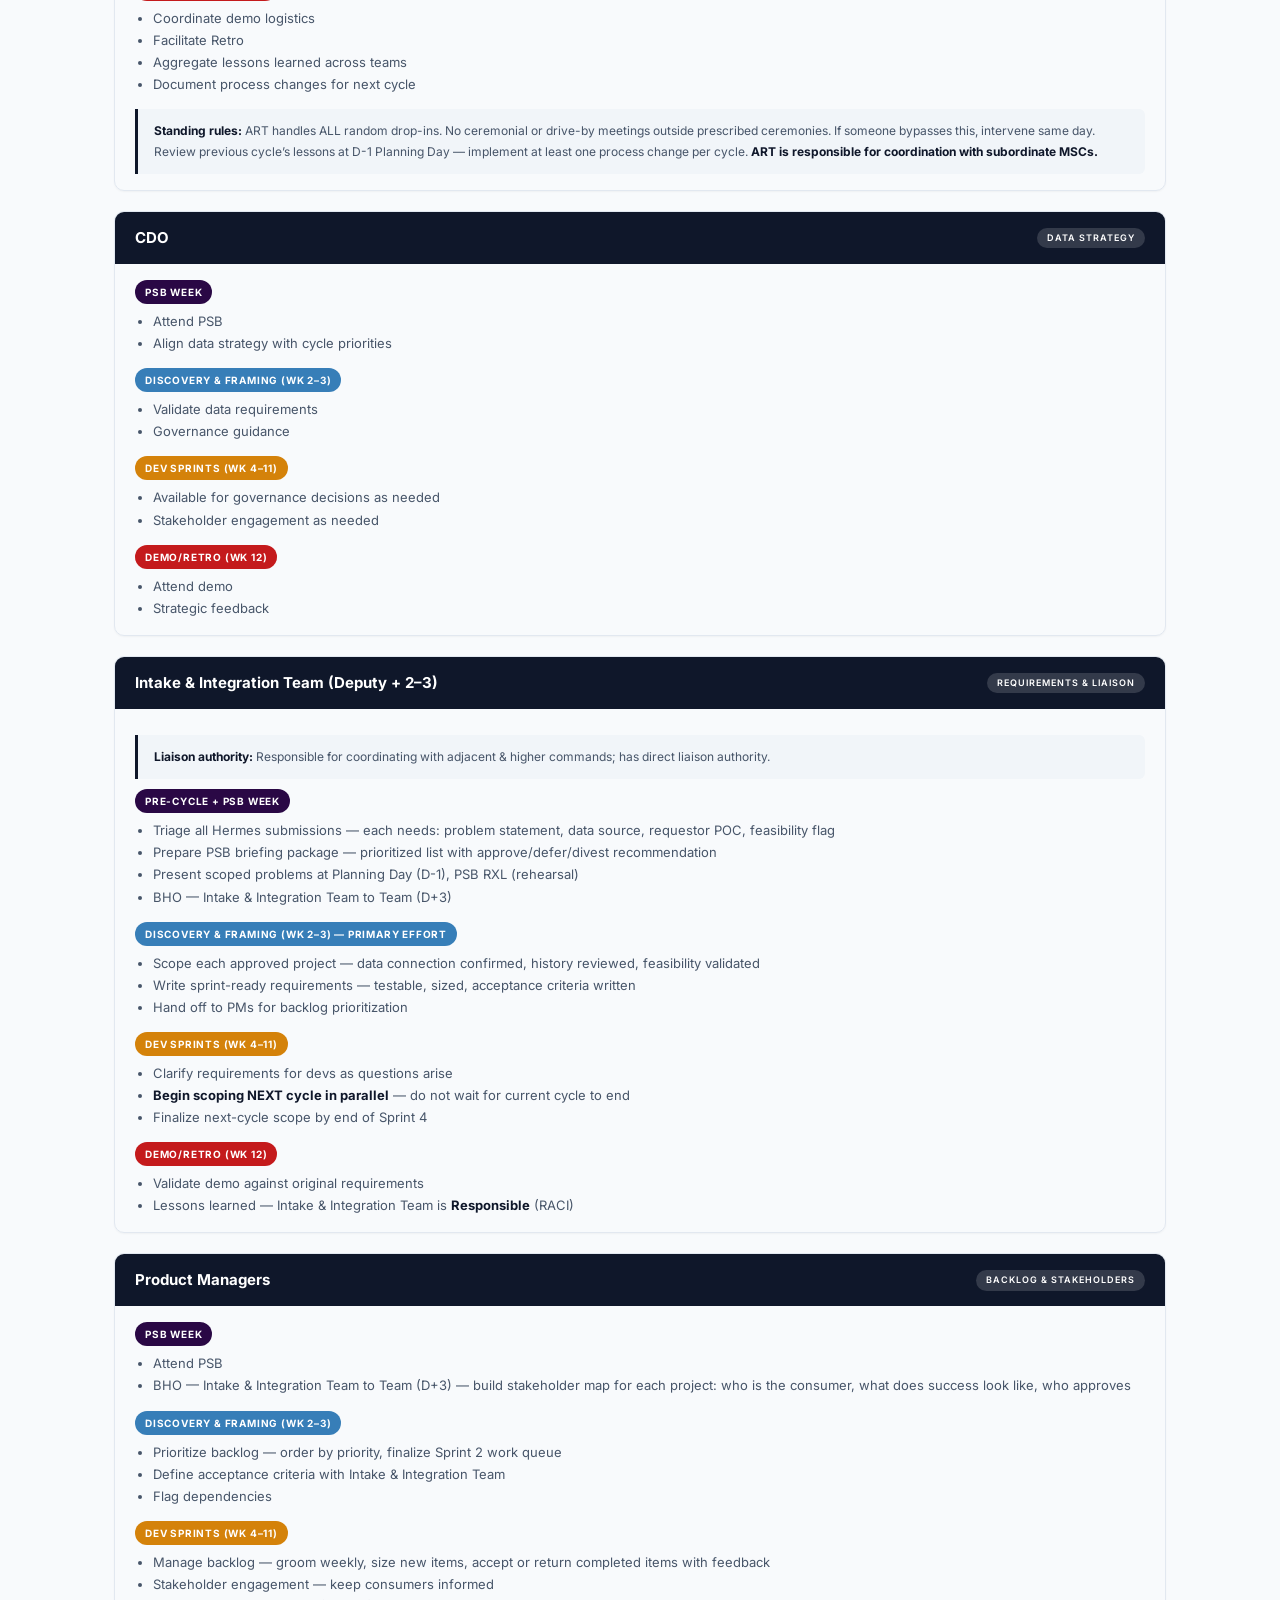
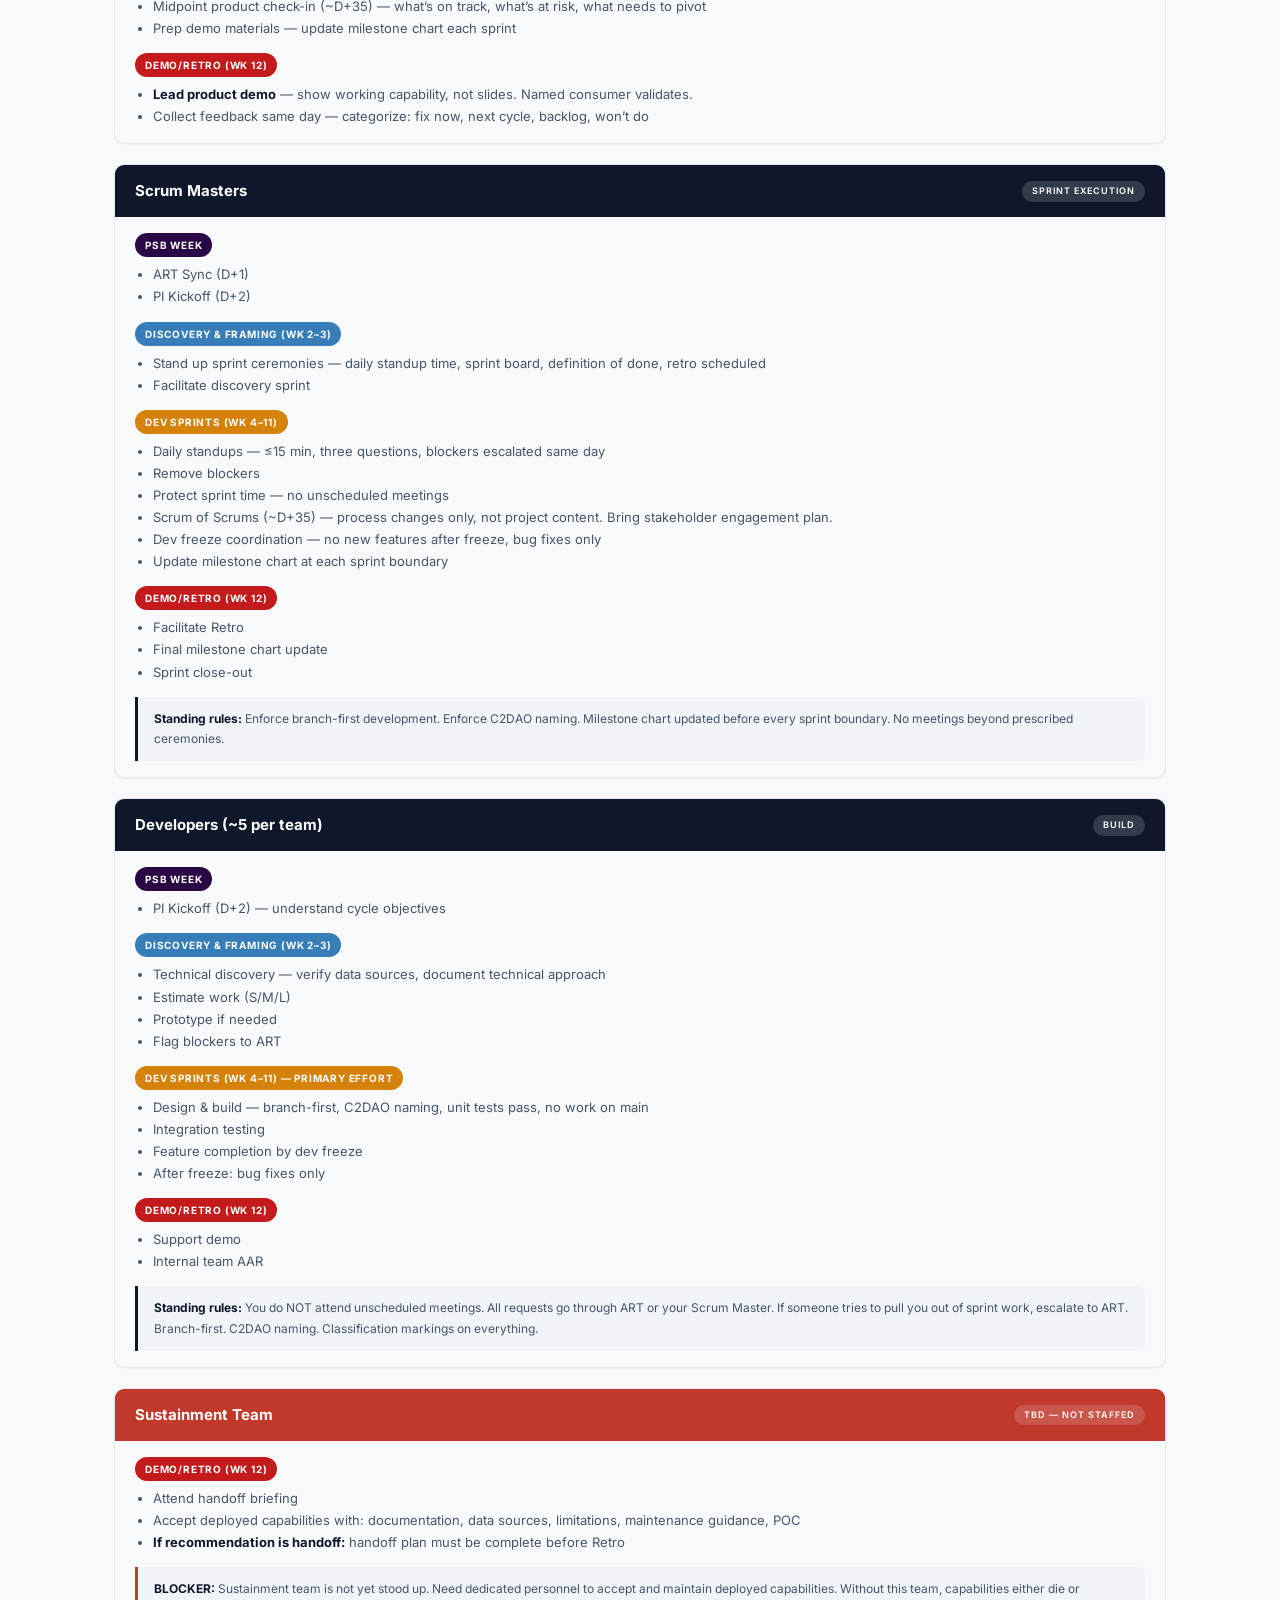
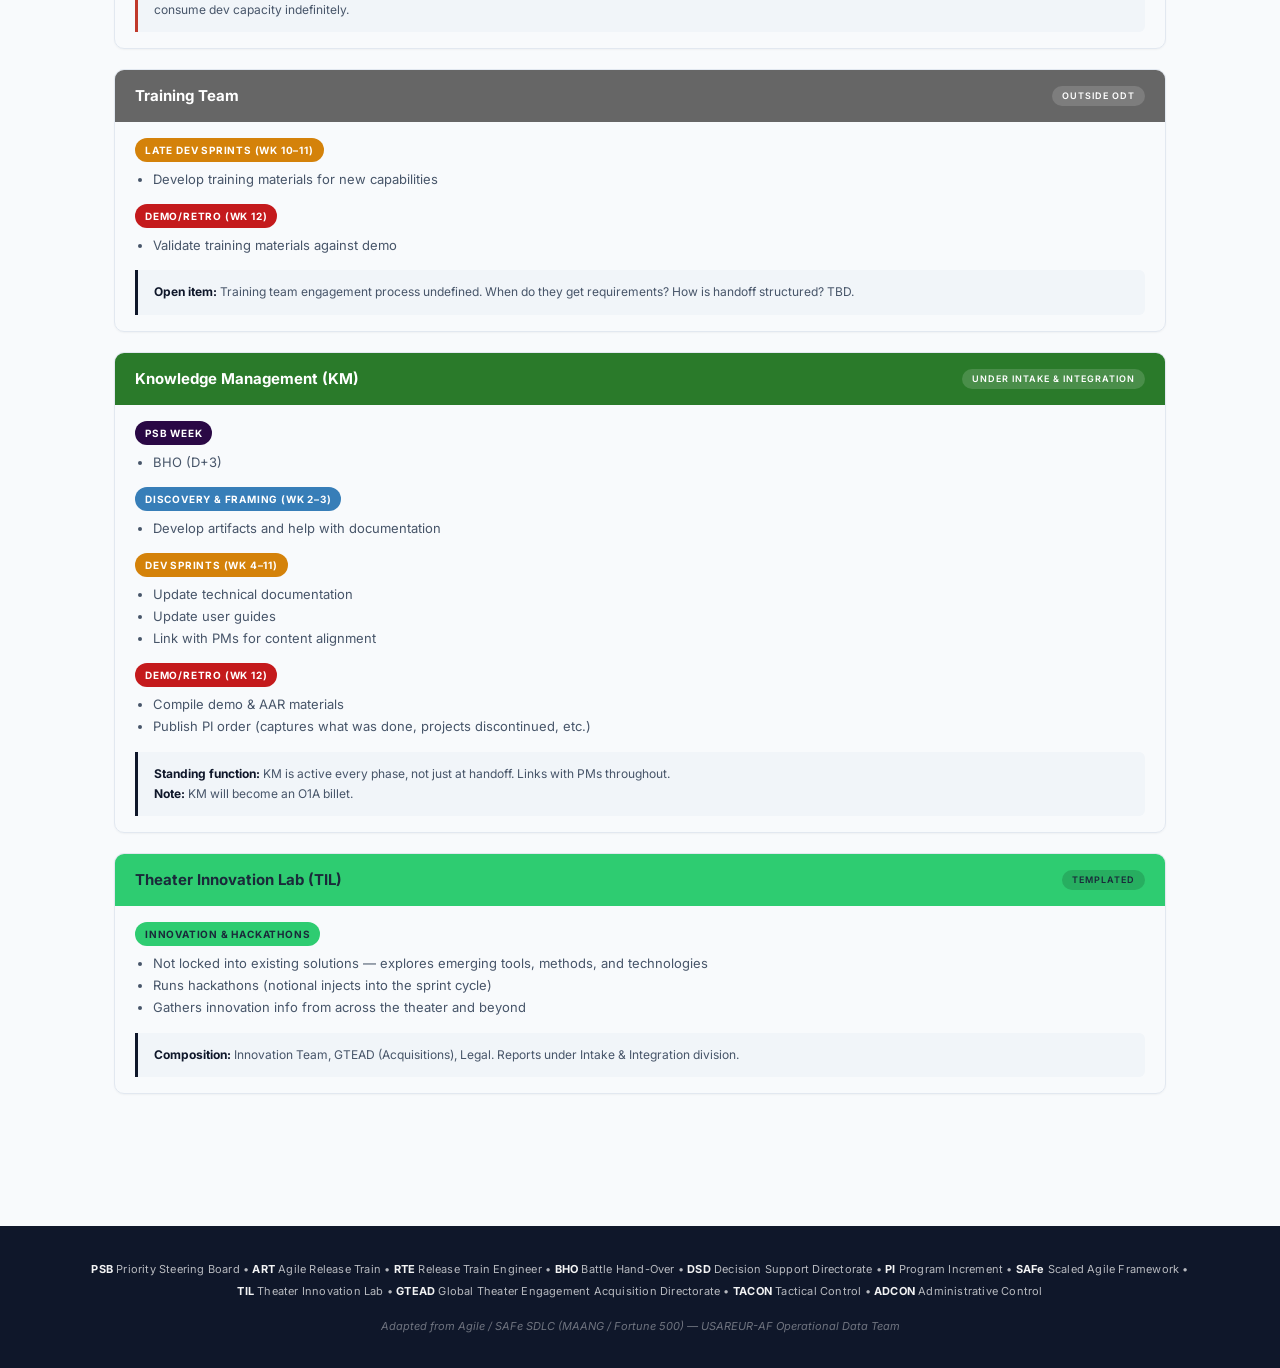
==== commit 194f8949: "Interactive redesign: pipeline drawers, sprint stepper, collapsible org, meeting tabs, sync filters," ====
--- a/docs/index.html
+++ b/docs/index.html
@@ -52,6 +52,7 @@
         </div>
       </div>
       <div class="step-desc">Open to anyone in the command</div>
+      <div class="step-drawer" id="drawer-submit"><div class="step-drawer-inner"><h4>Submit</h4><ul><li>Open to anyone in the command</li><li>Submit an idea, problem, or need via HERMES portal</li><li>No formal requirements needed at this stage</li></ul><div class="drawer-owner">👤 Owner: Anyone in USAREUR-AF</div></div></div>
     </div>
     <div class="connector"></div>
     <div class="step p-scope">
@@ -62,6 +63,7 @@
         </div>
       </div>
       <div class="step-desc">Data connection &amp; history reviewed</div>
+      <div class="step-drawer" id="drawer-scope"><div class="step-drawer-inner"><h4>Scope &amp; Review</h4><ul><li>Data connection &amp; history reviewed</li><li>Feasibility assessment conducted</li><li>Similar existing solutions checked</li><li>Sprint-ready requirements drafted</li></ul><div class="drawer-owner">👤 Owner: Intake &amp; Integration Team</div></div></div>
     </div>
     <div class="connector"></div>
     <div class="step p-priority">
@@ -72,6 +74,7 @@
         </div>
       </div>
       <div class="step-desc">Steering board decision gate</div>
+      <div class="step-drawer" id="drawer-priority"><div class="step-drawer-inner"><h4>CG Prioritize</h4><ul><li>Steering board decision gate</li><li>Projects ranked by strategic value</li><li>Resources allocated per priority</li><li>GO/NO-GO decision documented</li></ul><div class="drawer-owner">👤 Owner: CG / DSD Lead</div></div></div>
     </div>
     <div class="connector"></div>
     <div class="step p-execute">
@@ -82,6 +85,7 @@
         </div>
       </div>
       <div class="step-desc">Product development (SAFe)</div>
+      <div class="step-drawer" id="drawer-execute"><div class="step-drawer-inner"><h4>Execute (SAFe)</h4><ul><li>Product development via SAFe sprints</li><li>Discovery &amp; Framing → 4 Dev Sprints → Demo</li><li>12-week (60 working day) cycles</li><li>3 cycles per fiscal year</li></ul><div class="drawer-owner">👤 Owner: ART / Dev Teams / PMs</div></div></div>
     </div>
     <div class="connector"></div>
     <div class="step p-scale not-yet">
@@ -92,9 +96,24 @@
         </div>
       </div>
       <div class="step-desc">Enterprise rollout &amp; maintenance</div>
+      <div class="step-drawer" id="drawer-scale"><div class="step-drawer-inner"><h4>Scale &amp; Sustain</h4><ul><li>Enterprise rollout &amp; maintenance</li><li>Training team develops materials</li><li>Sustainment team accepts capability</li><li><em>Not Yet Active — need people</em></li></ul><div class="drawer-owner">👤 Owner: Sustainment Team (TBD)</div></div></div>
       <div class="not-yet-badge">Not Yet Active</div>
     </div>
   </div>
+</div>
+
+<!-- Phase Progress Bar -->
+<div class="phase-progress" data-active-phase="3">
+  <div class="phase-progress-track"><div class="phase-progress-fill" style="width:60%;"></div></div>
+  <div class="phase-progress-dot completed" title="Submit: Active"></div>
+  <div class="phase-progress-spacer"></div>
+  <div class="phase-progress-dot completed" title="Scope: Active"></div>
+  <div class="phase-progress-spacer"></div>
+  <div class="phase-progress-dot completed" title="Prioritize: Active"></div>
+  <div class="phase-progress-spacer"></div>
+  <div class="phase-progress-dot active" title="Execute: Current Phase"></div>
+  <div class="phase-progress-spacer"></div>
+  <div class="phase-progress-dot future" title="Scale: Not Yet Active"></div>
 </div>
 
 <!-- ═══════ CAPABILITY LIFECYCLE — 5 Phases ═══════ -->
@@ -109,6 +128,7 @@
         </div>
       </div>
       <div class="step-desc">Hermes submission, idea intake, initial scoping, feasibility check</div>
+      <div class="step-drawer" id="drawer-intake"><div class="step-drawer-inner"><h4>Intake &amp; Scoping</h4><ul><li>HERMES submission received</li><li>Initial scoping &amp; feasibility check</li><li>Data connections reviewed</li><li>Problem statement refined</li></ul><div class="drawer-owner">👤 Owner: Intake &amp; Integration Team</div></div></div>
     </div>
     <div class="connector"></div>
     <div class="step s-concept partial">
@@ -120,6 +140,7 @@
       </div>
       <div class="step-desc">Problem definition, initial planning, resource approval</div>
       <div class="partial-badge">Not Fully Active</div>
+      <div class="step-drawer" id="drawer-concept"><div class="step-drawer-inner"><h4>Concept</h4><ul><li>Problem definition finalized</li><li>Initial planning &amp; resource approval</li><li>Technical approach selected</li><li>Sprint-ready requirements written</li></ul><div class="drawer-owner">👤 Owner: Intake &amp; Integration + CDO</div></div></div>
     </div>
     <div class="connector"></div>
     <div class="step s-dev">
@@ -130,6 +151,7 @@
         </div>
       </div>
       <div class="step-desc">Design &amp; build, process development, testing &amp; validation via ART</div>
+      <div class="step-drawer" id="drawer-dev"><div class="step-drawer-inner"><h4>Development (SAFe)</h4><ul><li>Design &amp; build via ART</li><li>Process development &amp; testing</li><li>Validation via sprint demos</li><li>12-week PI cycles, 4 dev sprints</li></ul><div class="drawer-owner">👤 Owner: ART / Solutions Division</div></div></div>
     </div>
     <div class="connector"></div>
     <div class="step s-execsust not-yet">
@@ -141,6 +163,7 @@
       </div>
       <div class="step-desc">Deploy capability, training &amp; operations, ongoing support</div>
       <div class="not-yet-badge">Not Yet Active</div>
+      <div class="step-drawer" id="drawer-execsust"><div class="step-drawer-inner"><h4>Execution &amp; Sustainment</h4><ul><li>Deploy capability to end users</li><li>Training &amp; operations handoff</li><li>Ongoing support &amp; monitoring</li><li><em>Not Yet Active</em></li></ul><div class="drawer-owner">👤 Owner: Sustainment Team (TBD)</div></div></div>
     </div>
     <div class="connector"></div>
     <div class="step s-eol not-yet">
@@ -152,6 +175,7 @@
       </div>
       <div class="step-desc">Evolve, capability upgrades, or retire &amp; decommission</div>
       <div class="not-yet-badge">Not Yet Active</div>
+      <div class="step-drawer" id="drawer-eol"><div class="step-drawer-inner"><h4>Evolution / EOL</h4><ul><li>Evolve capability with upgrades</li><li>Assess continued value</li><li>Retire &amp; decommission if needed</li><li><em>Not Yet Active</em></li></ul><div class="drawer-owner">👤 Owner: TBD</div></div></div>
     </div>
   </div>
   <!-- Iterative cycle arrow: dashed curved arrow from Exec/Sustain back to Concept -->
@@ -225,6 +249,19 @@
           <div class="inject-label">Notional inject (e.g., Hackathon &mdash; TIL)</div>
         </div>
       </div>
+      <div class="sprint-detail-panel" id="sprintDetailPanel">
+      <div class="sprint-detail-inner">
+        <h4 id="sprintDetailTitle">Select a sprint block above</h4>
+        <div class="sprint-detail-col" id="sprintMeetings">
+          <h5>📋 Meetings</h5>
+          <ul id="sprintMeetingsList"><li>Click a sprint to see details</li></ul>
+        </div>
+        <div class="sprint-detail-col" id="sprintDeliverables">
+          <h5>📦 Deliverables</h5>
+          <ul id="sprintDeliverablesList"><li>Click a sprint to see details</li></ul>
+        </div>
+      </div>
+    </div>
       <div class="midpoint-footer" style="text-align:right; padding-right:20%;">&#x25BC; ~D+35 Midpoint &mdash; Scrum of Scrums + Product Check-in</div>
     </div>
 
@@ -247,7 +284,7 @@
      ═══════════════════════════════════════════════════════ -->
 <div class="onepager">
   <div class="onepager-divider"></div>
-  <h2 class="onepager-title" id="orgChart">Team Organization &mdash; DSD Structure</h2>
+  <h2 class="onepager-title" id="orgChart">Team Organization &mdash; DSD Structure <button class="org-expand-all" onclick="toggleAllOrg()" id="orgExpandBtn">Expand All</button></h2>
 
   <!-- Wire diagram -->
   <div class="org-wire">
@@ -341,7 +378,14 @@
   <h3 style="font-size:16px; font-weight:800; color:#1a2a3a; letter-spacing:0; margin-bottom:4px;" id="meetingOverview">Meeting Overview &mdash; All Prescribed Ceremonies</h3>
   <p style="font-size:12px; color:#6a7a8a; margin-bottom:12px;">These are the ONLY authorized meetings. No other ceremonial or drive-by meetings. If you need something not on this list, it goes through ART.</p>
 
-  <table class="impl-table">
+  <div class="meeting-tabs" id="meetingTabs">
+    <button class="meeting-tab active" data-tab="all" onclick="showMeetingTab('all')">All</button>
+    <button class="meeting-tab" data-tab="psb" onclick="showMeetingTab('psb')">PSB Week</button>
+    <button class="meeting-tab" data-tab="sprint" onclick="showMeetingTab('sprint')">Sprint Ceremonies</button>
+    <button class="meeting-tab" data-tab="midpoint" onclick="showMeetingTab('midpoint')">Midpoint</button>
+    <button class="meeting-tab" data-tab="demo" onclick="showMeetingTab('demo')">Demo / Retro</button>
+  </div>
+  <table class="impl-table" id="meetingTable">
     <thead><tr><th>Meeting</th><th>When</th><th>Duration</th><th>Attendees</th><th>Purpose</th><th>Output</th></tr></thead>
     <tbody>
       <tr style="background:rgba(42,8,69,0.04);">
@@ -536,6 +580,17 @@
   <div class="sync-title" id="syncMatrix">Synchronization Matrix &mdash; D-Day Cycle (DRAFT)</div>
   <div class="sync-subtitle">Who does what across the 60-day (12-week) PI cycle. Week 1 = PSB activities, Weeks 2&ndash;3 = Discovery &amp; Framing, Weeks 4&ndash;11 = Dev Sprints (4x), Week 12 = Demo/Retro.</div>
 
+  <div class="sync-filter-bar" id="syncFilterBar">
+    <button class="sync-filter-btn active" data-role="all" onclick="filterSyncRole('all')">All Roles</button>
+    <button class="sync-filter-btn" data-role="0" onclick="filterSyncRole('0')">CG / Senior Leaders</button>
+    <button class="sync-filter-btn" data-role="1" onclick="filterSyncRole('1')">OIC / NCOIC</button>
+    <button class="sync-filter-btn" data-role="2" onclick="filterSyncRole('2')">ART (RTE)</button>
+    <button class="sync-filter-btn" data-role="3" onclick="filterSyncRole('3')">CDO</button>
+    <button class="sync-filter-btn" data-role="4" onclick="filterSyncRole('4')">Intake &amp; Integration</button>
+    <button class="sync-filter-btn" data-role="5" onclick="filterSyncRole('5')">Product Managers</button>
+    <button class="sync-filter-btn" data-role="6" onclick="filterSyncRole('6')">Scrum Masters</button>
+    <button class="sync-filter-btn" data-role="7" onclick="filterSyncRole('7')">Developers</button>
+  </div>
   <table class="sync-table">
     <thead>
       <tr>
--- a/docs/styles.css
+++ b/docs/styles.css
@@ -1429,3 +1429,440 @@
   .site-footer { padding: 24px 16px; }
   .footer-glossary { font-size: 10px; }
 }
+
+/* ═══════════════════════════════════════
+   INTERACTIVE FEATURES
+   ═══════════════════════════════════════ */
+
+/* ── 1. Pipeline Detail Drawers ── */
+.step { cursor: pointer; }
+.step-drawer {
+  max-height: 0;
+  overflow: hidden;
+  transition: max-height 0.4s cubic-bezier(0.4, 0, 0.2, 1), padding 0.3s, opacity 0.3s;
+  opacity: 0;
+  width: 100%;
+  max-width: 200px;
+}
+.step-drawer.open {
+  max-height: 500px;
+  opacity: 1;
+}
+.step-drawer-inner {
+  margin-top: 8px;
+  padding: 14px 16px;
+  background: var(--bg-surface);
+  border: 1px solid var(--border-default);
+  border-radius: var(--radius-md);
+  box-shadow: var(--shadow-md);
+  font-size: 12px;
+  color: var(--text-secondary);
+  line-height: 1.7;
+  text-align: left;
+}
+.step-drawer-inner h4 {
+  font-size: 13px;
+  font-weight: 700;
+  color: var(--text-primary);
+  margin-bottom: 8px;
+  padding-bottom: 6px;
+  border-bottom: 2px solid var(--border-default);
+}
+.step-drawer-inner ul {
+  padding-left: 16px;
+  margin: 6px 0;
+}
+.step-drawer-inner li {
+  padding: 2px 0;
+  font-size: 12px;
+}
+.step-drawer-inner .drawer-owner {
+  margin-top: 8px;
+  padding: 6px 10px;
+  background: var(--bg-subtle);
+  border-radius: var(--radius-sm);
+  font-size: 11px;
+  font-weight: 600;
+  color: var(--text-primary);
+}
+.step.active-drawer .circle-wrap {
+  transform: scale(1.1);
+}
+.step.active-drawer .circle {
+  box-shadow: var(--shadow-xl);
+}
+
+/* ── 2. Sprint Stepper Detail Panels ── */
+.sprint-block { cursor: pointer; position: relative; }
+.sprint-block.active-sprint {
+  filter: brightness(1.15);
+  box-shadow: inset 0 0 0 2px rgba(255,255,255,0.5);
+}
+.sprint-detail-panel {
+  max-height: 0;
+  overflow: hidden;
+  transition: max-height 0.4s cubic-bezier(0.4, 0, 0.2, 1), opacity 0.3s;
+  opacity: 0;
+  width: 100%;
+  margin-top: 0;
+}
+.sprint-detail-panel.open {
+  max-height: 400px;
+  opacity: 1;
+  margin-top: 12px;
+}
+.sprint-detail-inner {
+  padding: 18px 20px;
+  background: var(--bg-surface);
+  border: 1px solid var(--border-default);
+  border-radius: var(--radius-md);
+  box-shadow: var(--shadow-md);
+  display: grid;
+  grid-template-columns: 1fr 1fr;
+  gap: 16px;
+}
+.sprint-detail-inner h4 {
+  grid-column: 1 / -1;
+  font-size: 15px;
+  font-weight: 700;
+  color: var(--text-primary);
+  padding-bottom: 8px;
+  border-bottom: 2px solid var(--border-default);
+  margin-bottom: 0;
+}
+.sprint-detail-col h5 {
+  font-size: 11px;
+  font-weight: 700;
+  text-transform: uppercase;
+  letter-spacing: 0.8px;
+  color: var(--text-muted);
+  margin-bottom: 6px;
+}
+.sprint-detail-col ul {
+  padding-left: 16px;
+  margin: 0;
+}
+.sprint-detail-col li {
+  font-size: 12px;
+  color: var(--text-secondary);
+  line-height: 1.7;
+  padding: 1px 0;
+}
+
+/* ── 3. Collapsible Org Chart ── */
+.org-division-toggle {
+  cursor: pointer;
+  user-select: none;
+  position: relative;
+}
+.org-division-toggle .owb-title {
+  display: flex;
+  align-items: center;
+  gap: 6px;
+}
+.org-division-toggle .owb-title::after {
+  content: '▸';
+  font-size: 12px;
+  transition: transform 0.3s;
+  opacity: 0.5;
+}
+.org-division-toggle.expanded .owb-title::after {
+  transform: rotate(90deg);
+}
+.org-division-body {
+  max-height: 0;
+  overflow: hidden;
+  transition: max-height 0.4s cubic-bezier(0.4, 0, 0.2, 1);
+}
+.org-division-body.open {
+  max-height: 600px;
+}
+.org-expand-all {
+  display: inline-flex;
+  align-items: center;
+  gap: 6px;
+  font-size: 11px;
+  font-weight: 600;
+  color: var(--text-muted);
+  background: var(--bg-subtle);
+  border: 1px solid var(--border-default);
+  border-radius: 100px;
+  padding: 5px 14px;
+  cursor: pointer;
+  margin-left: 12px;
+  transition: all 0.2s;
+  font-family: inherit;
+}
+.org-expand-all:hover {
+  color: var(--text-primary);
+  background: var(--bg-surface);
+  box-shadow: var(--shadow-sm);
+}
+
+/* ── 4. Tabbed Meeting Cards ── */
+.meeting-tabs {
+  display: flex;
+  gap: 0;
+  border-radius: var(--radius-sm);
+  overflow: hidden;
+  border: 2px solid var(--border-default);
+  width: fit-content;
+  margin-bottom: 20px;
+}
+.meeting-tab {
+  padding: 10px 18px;
+  font-size: 12px;
+  font-weight: 600;
+  color: var(--text-secondary);
+  background: var(--bg-surface);
+  border: none;
+  cursor: pointer;
+  transition: all 0.2s;
+  font-family: inherit;
+  border-right: 1px solid var(--border-default);
+  white-space: nowrap;
+}
+.meeting-tab:last-child { border-right: none; }
+.meeting-tab:hover { background: var(--bg-subtle); }
+.meeting-tab.active { background: var(--text-primary); color: #fff; }
+
+.meeting-cards-container { min-height: 100px; }
+.meeting-card-group { display: none; }
+.meeting-card-group.active { display: block; }
+
+.meeting-card {
+  border: 1px solid var(--border-default);
+  border-radius: var(--radius-md);
+  margin-bottom: 12px;
+  overflow: hidden;
+  box-shadow: var(--shadow-sm);
+  transition: box-shadow 0.2s;
+}
+.meeting-card:hover { box-shadow: var(--shadow-md); }
+.meeting-card-head {
+  display: flex;
+  align-items: center;
+  justify-content: space-between;
+  padding: 14px 18px;
+  cursor: pointer;
+  user-select: none;
+  transition: background 0.2s;
+}
+.meeting-card-head:hover { background: var(--bg-subtle); }
+.meeting-card-head h4 {
+  font-size: 14px;
+  font-weight: 700;
+  color: var(--text-primary);
+  display: flex;
+  align-items: center;
+  gap: 10px;
+}
+.meeting-card-head .mtg-when {
+  font-size: 10px;
+  font-weight: 700;
+  letter-spacing: 0.5px;
+  text-transform: uppercase;
+  padding: 3px 10px;
+  border-radius: 100px;
+  color: #fff;
+}
+.meeting-card-head .mtg-chevron {
+  font-size: 12px;
+  color: var(--text-muted);
+  transition: transform 0.3s;
+}
+.meeting-card.expanded .mtg-chevron { transform: rotate(90deg); }
+.meeting-card-body {
+  max-height: 0;
+  overflow: hidden;
+  transition: max-height 0.35s cubic-bezier(0.4, 0, 0.2, 1);
+}
+.meeting-card.expanded .meeting-card-body { max-height: 300px; }
+.meeting-card-body-inner {
+  padding: 0 18px 16px;
+  display: grid;
+  grid-template-columns: 1fr 1fr 1fr;
+  gap: 12px;
+  font-size: 12px;
+  color: var(--text-secondary);
+  line-height: 1.7;
+  border-top: 1px solid var(--border-default);
+  padding-top: 14px;
+}
+.meeting-card-body-inner .mcb-label {
+  font-size: 10px;
+  font-weight: 700;
+  text-transform: uppercase;
+  letter-spacing: 0.8px;
+  color: var(--text-muted);
+  margin-bottom: 4px;
+}
+.meeting-card-left-border { border-left: 4px solid; }
+
+/* ── 5. Filterable Sync Matrix ── */
+.sync-filter-bar {
+  display: flex;
+  flex-wrap: wrap;
+  gap: 6px;
+  margin-bottom: 16px;
+}
+.sync-filter-btn {
+  padding: 6px 14px;
+  font-size: 11px;
+  font-weight: 600;
+  color: var(--text-secondary);
+  background: var(--bg-surface);
+  border: 1px solid var(--border-default);
+  border-radius: 100px;
+  cursor: pointer;
+  transition: all 0.2s;
+  font-family: inherit;
+}
+.sync-filter-btn:hover {
+  background: var(--bg-subtle);
+  border-color: #cbd5e1;
+}
+.sync-filter-btn.active {
+  background: var(--text-primary);
+  color: #fff;
+  border-color: var(--text-primary);
+}
+.sync-table tbody tr.dimmed {
+  opacity: 0.2;
+  transition: opacity 0.3s;
+}
+.sync-table tbody tr.highlighted {
+  opacity: 1;
+  transition: opacity 0.3s;
+}
+.sync-table tbody tr.highlighted .col-role {
+  background: rgba(37,99,235,0.08);
+  font-weight: 800;
+}
+
+/* ── 6. Collapsible Considerations ── */
+.accordion-section {
+  border: 1px solid var(--border-default);
+  border-radius: var(--radius-md);
+  margin-bottom: 10px;
+  overflow: hidden;
+  background: var(--bg-surface);
+  box-shadow: var(--shadow-sm);
+}
+.accordion-header {
+  display: flex;
+  align-items: center;
+  justify-content: space-between;
+  padding: 14px 18px;
+  cursor: pointer;
+  user-select: none;
+  transition: background 0.2s;
+}
+.accordion-header:hover { background: var(--bg-subtle); }
+.accordion-header h3 {
+  font-size: 14px;
+  font-weight: 700;
+  color: var(--text-primary);
+  margin: 0 !important;
+  border: none !important;
+  padding: 0 !important;
+}
+.accordion-header .acc-chevron {
+  font-size: 12px;
+  color: var(--text-muted);
+  transition: transform 0.3s;
+  flex-shrink: 0;
+}
+.accordion-section.open .acc-chevron { transform: rotate(90deg); }
+.accordion-body {
+  max-height: 0;
+  overflow: hidden;
+  transition: max-height 0.4s cubic-bezier(0.4, 0, 0.2, 1);
+}
+.accordion-section.open .accordion-body { max-height: 800px; }
+.accordion-body-inner {
+  padding: 0 18px 16px;
+  border-top: 1px solid var(--border-default);
+  padding-top: 14px;
+}
+.accordion-body-inner ul { padding-left: 18px; }
+.accordion-body-inner li {
+  font-size: 13px;
+  color: var(--text-secondary);
+  line-height: 1.7;
+  padding: 2px 0;
+}
+.accordion-body-inner li strong { color: var(--text-primary); }
+
+/* ── 7. Phase Progress Bar ── */
+.phase-progress {
+  display: flex;
+  align-items: center;
+  max-width: 900px;
+  width: 100%;
+  margin: 8px auto 0;
+  padding: 0 40px;
+  position: relative;
+}
+.phase-progress-track {
+  position: absolute;
+  top: 50%;
+  left: 60px;
+  right: 60px;
+  height: 4px;
+  background: var(--border-default);
+  border-radius: 2px;
+  transform: translateY(-50%);
+  z-index: 0;
+}
+.phase-progress-fill {
+  height: 100%;
+  border-radius: 2px;
+  background: linear-gradient(90deg, var(--c-submit), var(--c-scope), var(--c-priority), var(--c-execute));
+  transition: width 0.6s cubic-bezier(0.4, 0, 0.2, 1);
+}
+.phase-progress-dot {
+  width: 16px;
+  height: 16px;
+  border-radius: 50%;
+  background: var(--border-default);
+  border: 3px solid var(--bg-primary);
+  position: relative;
+  z-index: 2;
+  flex-shrink: 0;
+  transition: all 0.3s;
+}
+.phase-progress-dot.completed {
+  background: var(--c-sustain);
+  box-shadow: 0 0 0 3px rgba(22,163,74,0.15);
+}
+.phase-progress-dot.active {
+  background: var(--c-concept);
+  box-shadow: 0 0 0 4px rgba(37,99,235,0.2);
+  animation: pulse-dot 2s ease-in-out infinite;
+}
+.phase-progress-dot.future {
+  background: var(--border-default);
+}
+.phase-progress-spacer {
+  flex: 1;
+  z-index: 0;
+}
+@keyframes pulse-dot {
+  0%, 100% { box-shadow: 0 0 0 4px rgba(37,99,235,0.15); }
+  50% { box-shadow: 0 0 0 8px rgba(37,99,235,0.1); }
+}
+
+/* ── Print: hide interactive elements ── */
+@media print {
+  .step-drawer { display: none !important; }
+  .sprint-detail-panel { display: none !important; }
+  .meeting-tabs { display: none !important; }
+  .meeting-card-group { display: block !important; }
+  .meeting-card-body { max-height: none !important; }
+  .sync-filter-bar { display: none !important; }
+  .accordion-body { max-height: none !important; }
+  .phase-progress { display: none !important; }
+  .org-division-body { max-height: none !important; }
+  .org-expand-all { display: none !important; }
+}
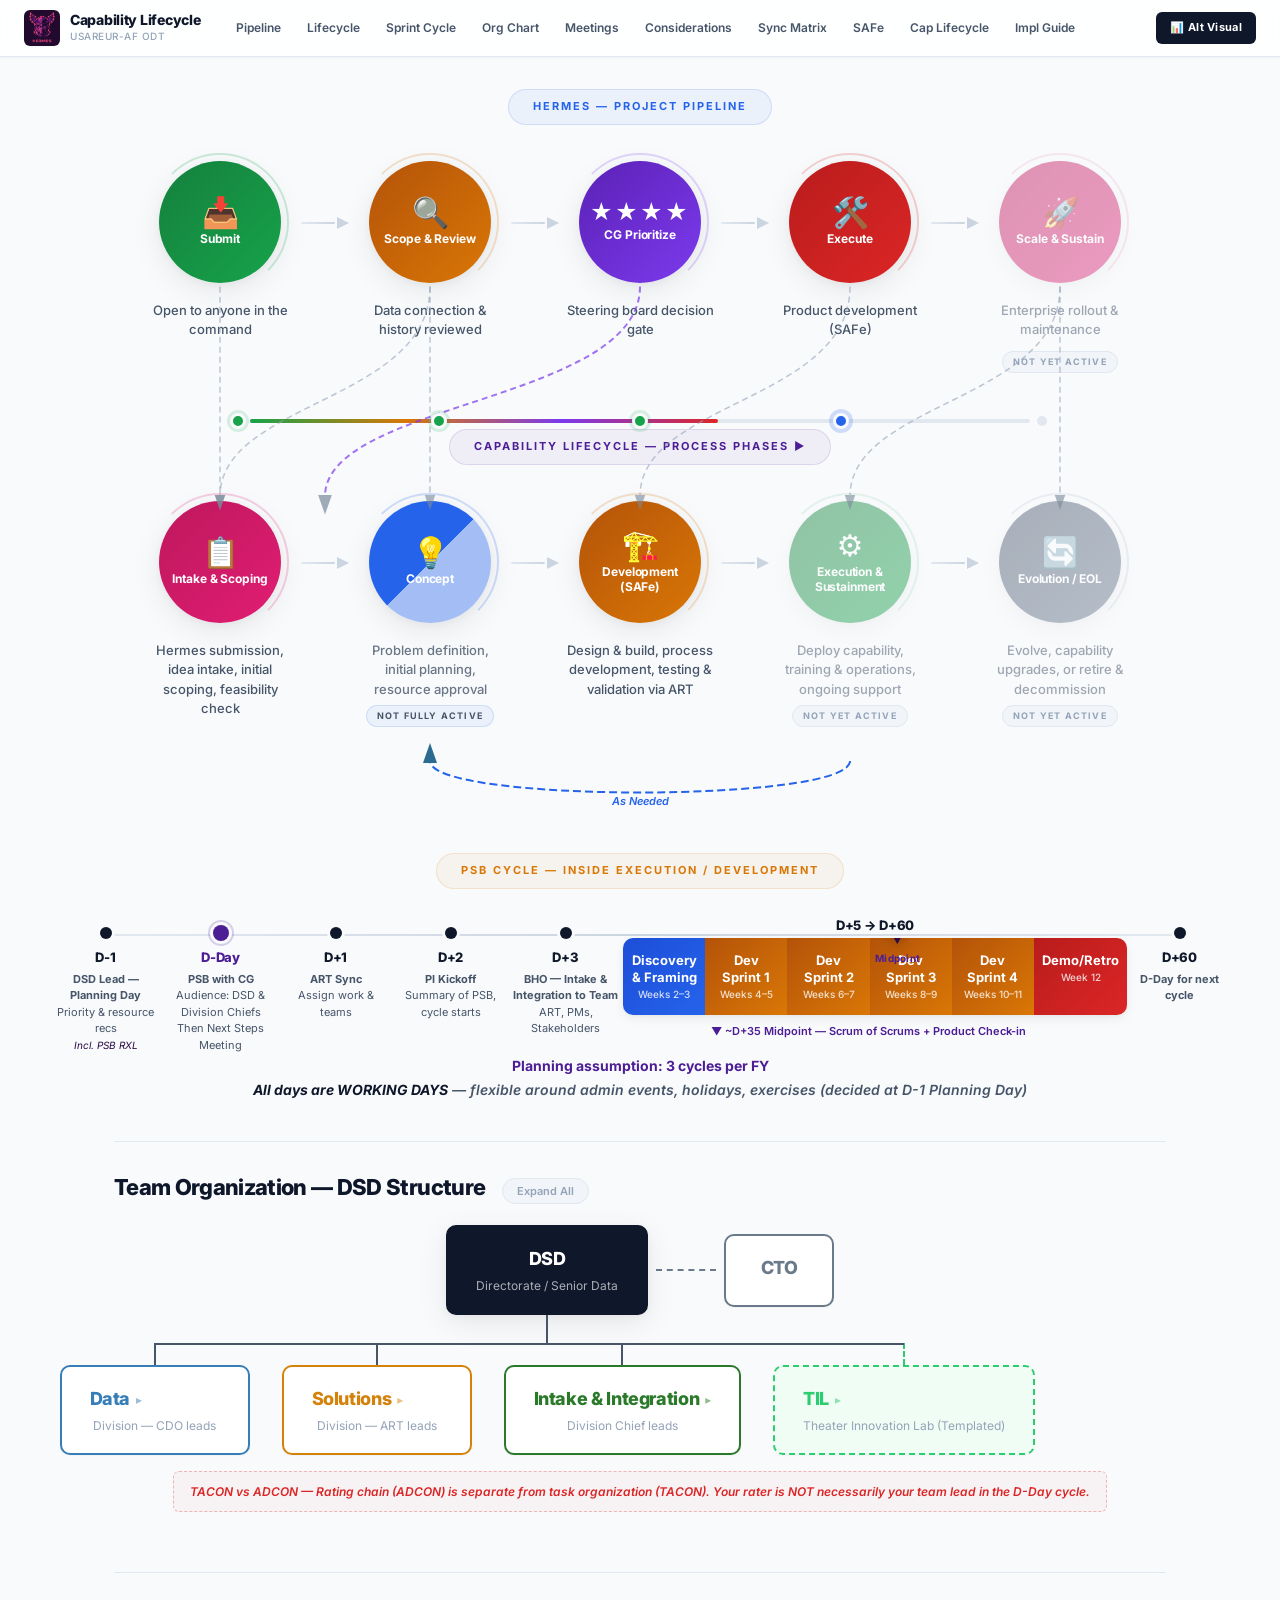
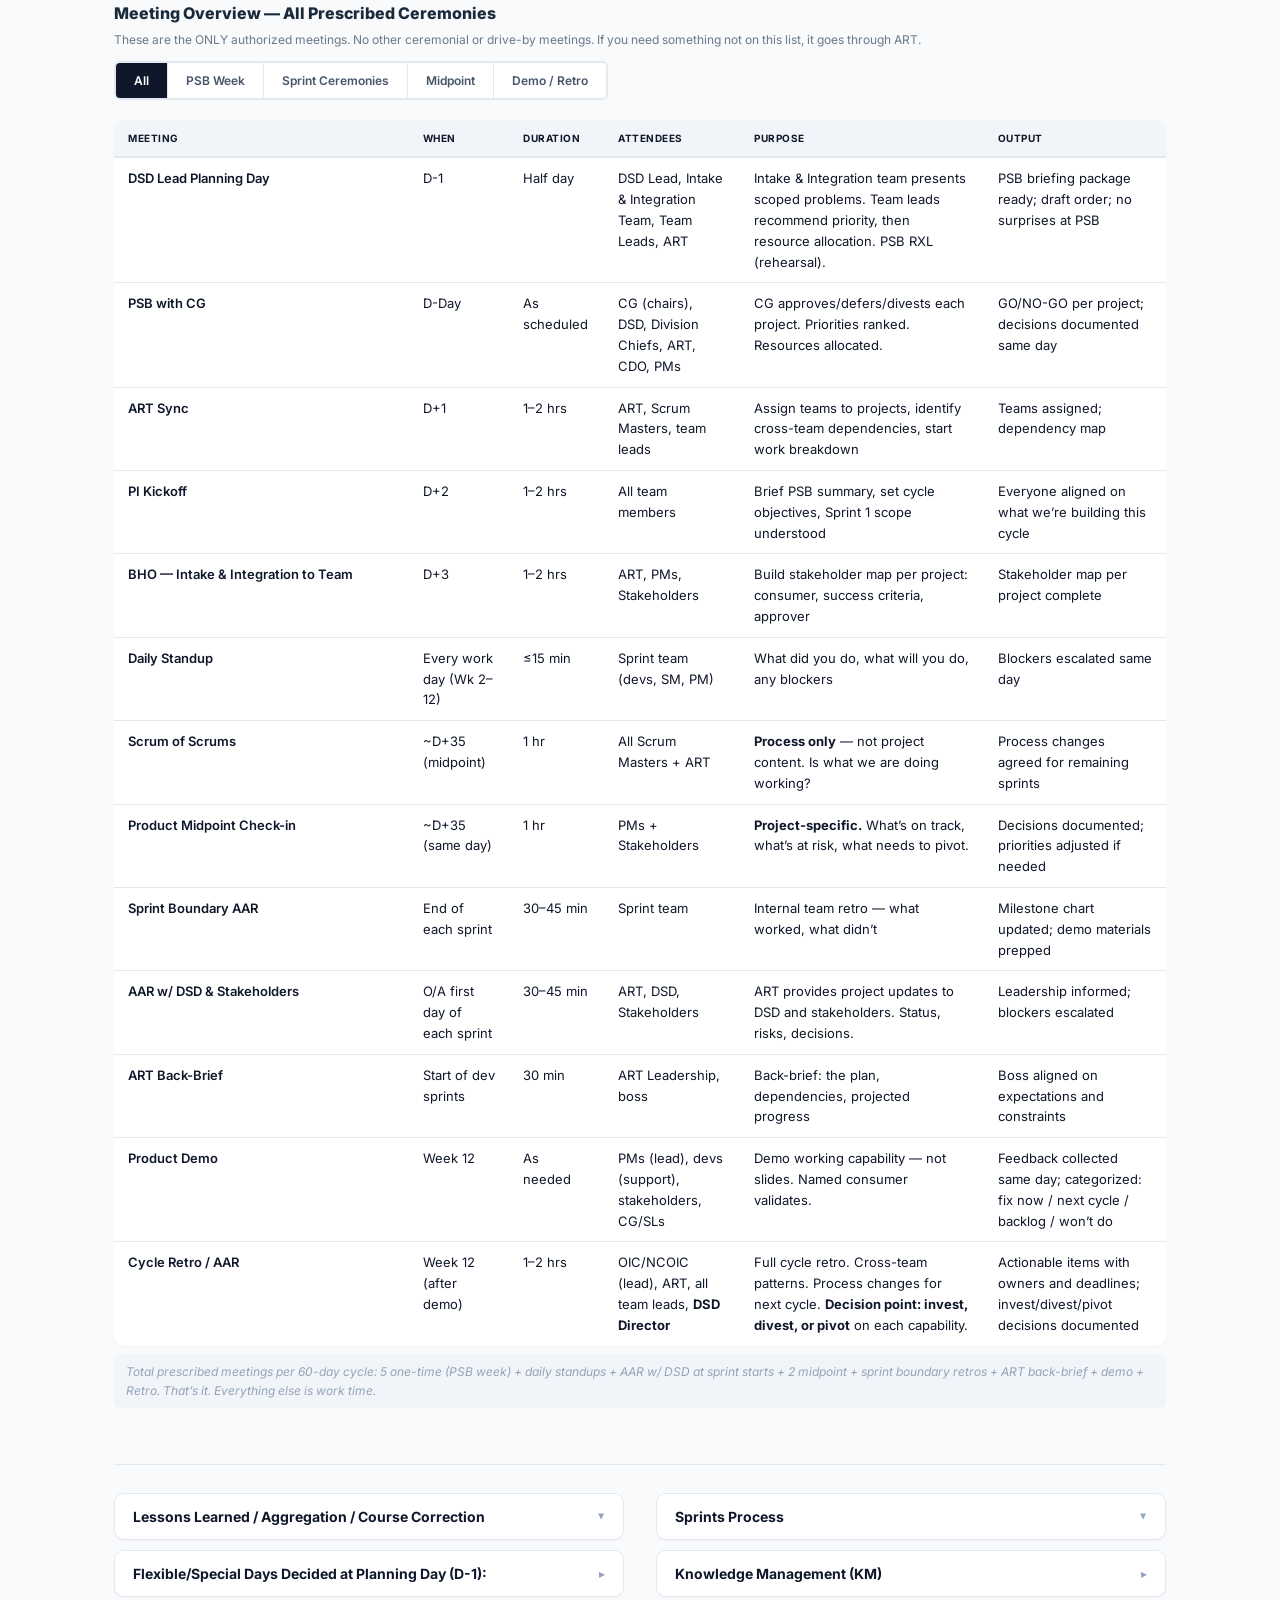
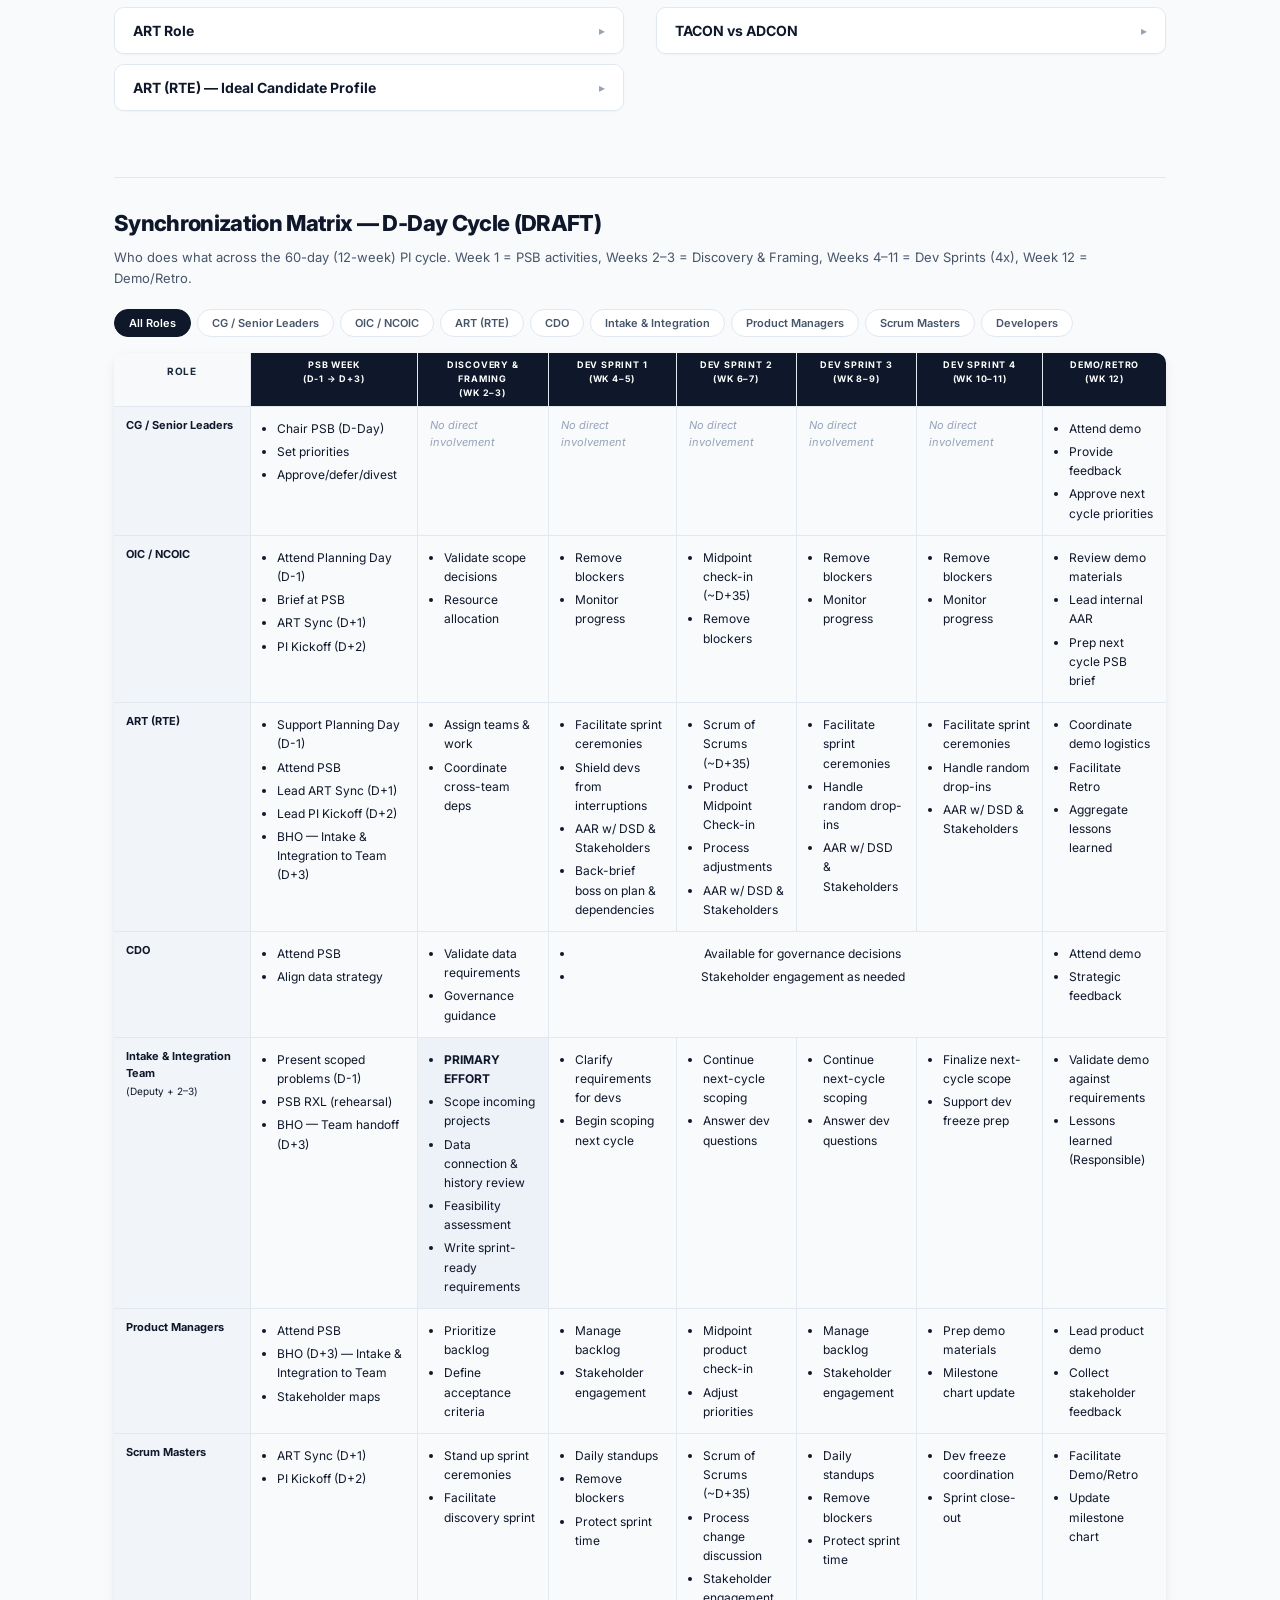
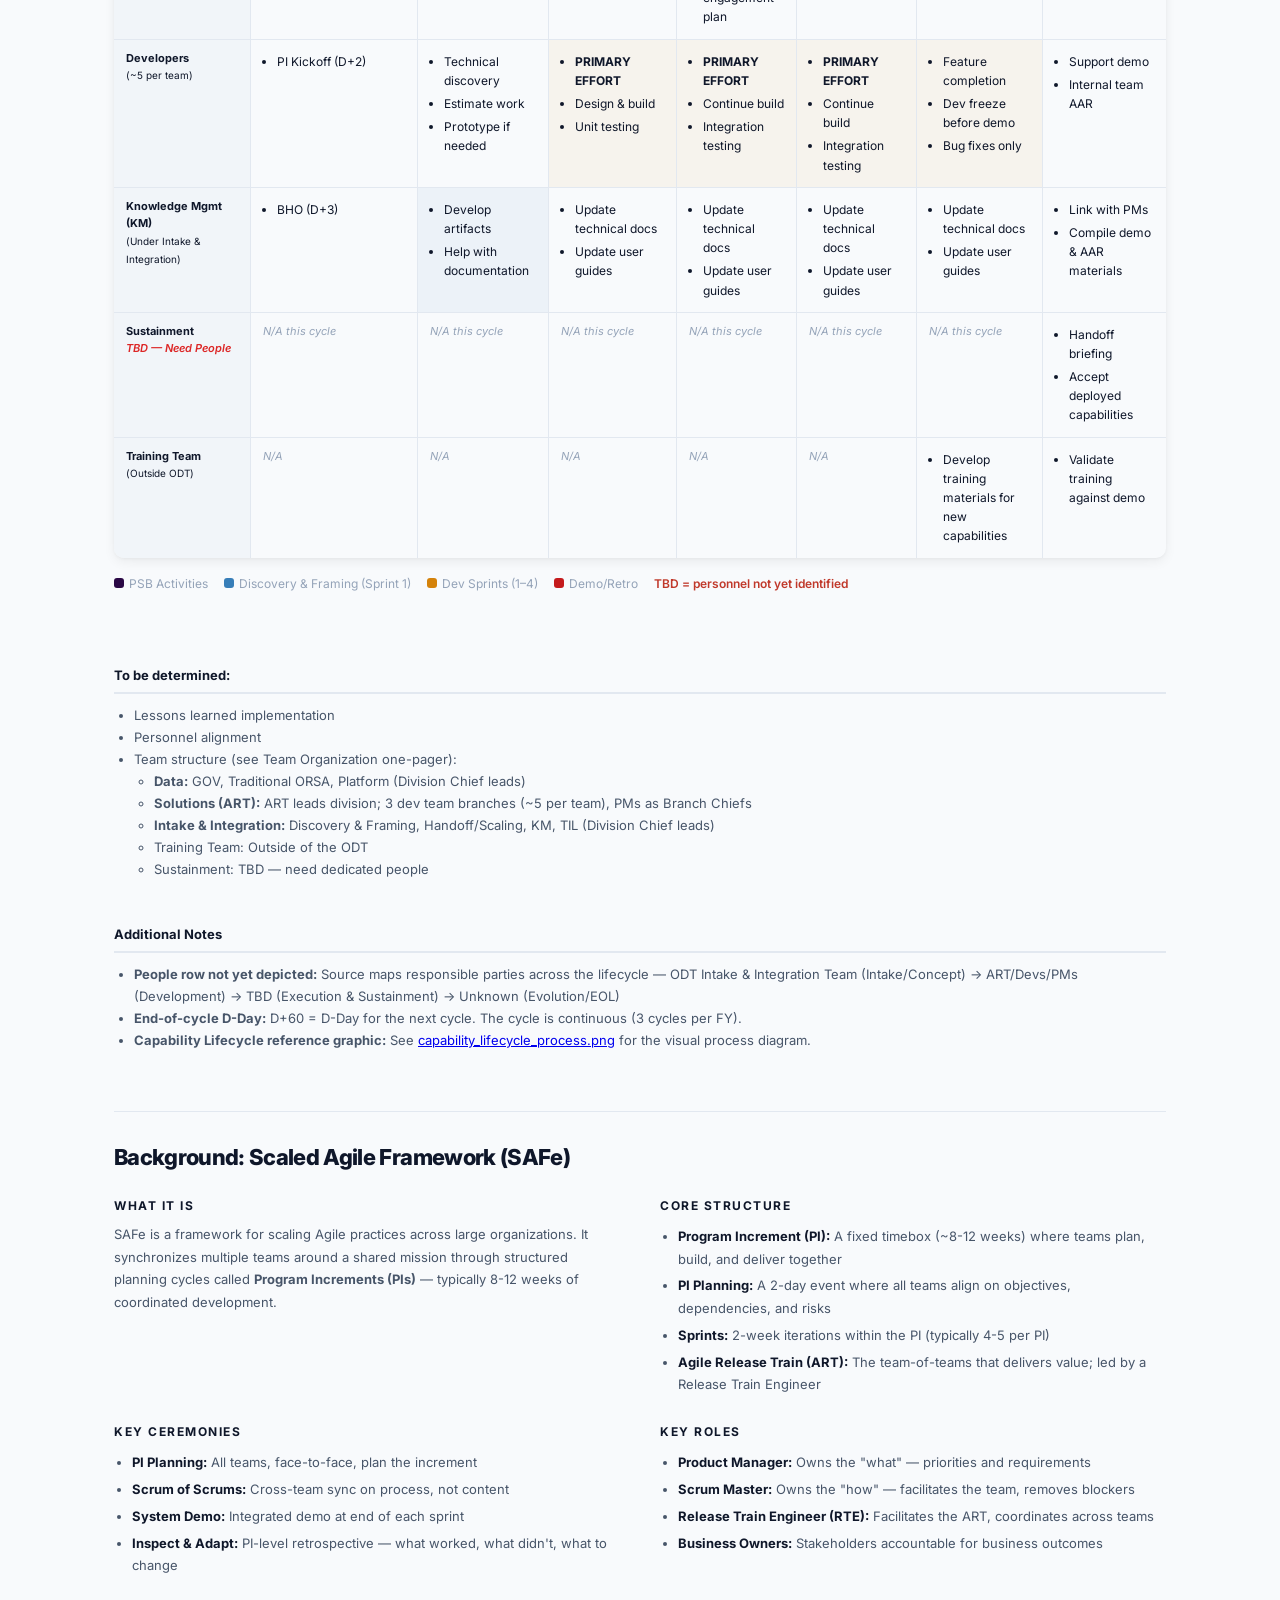
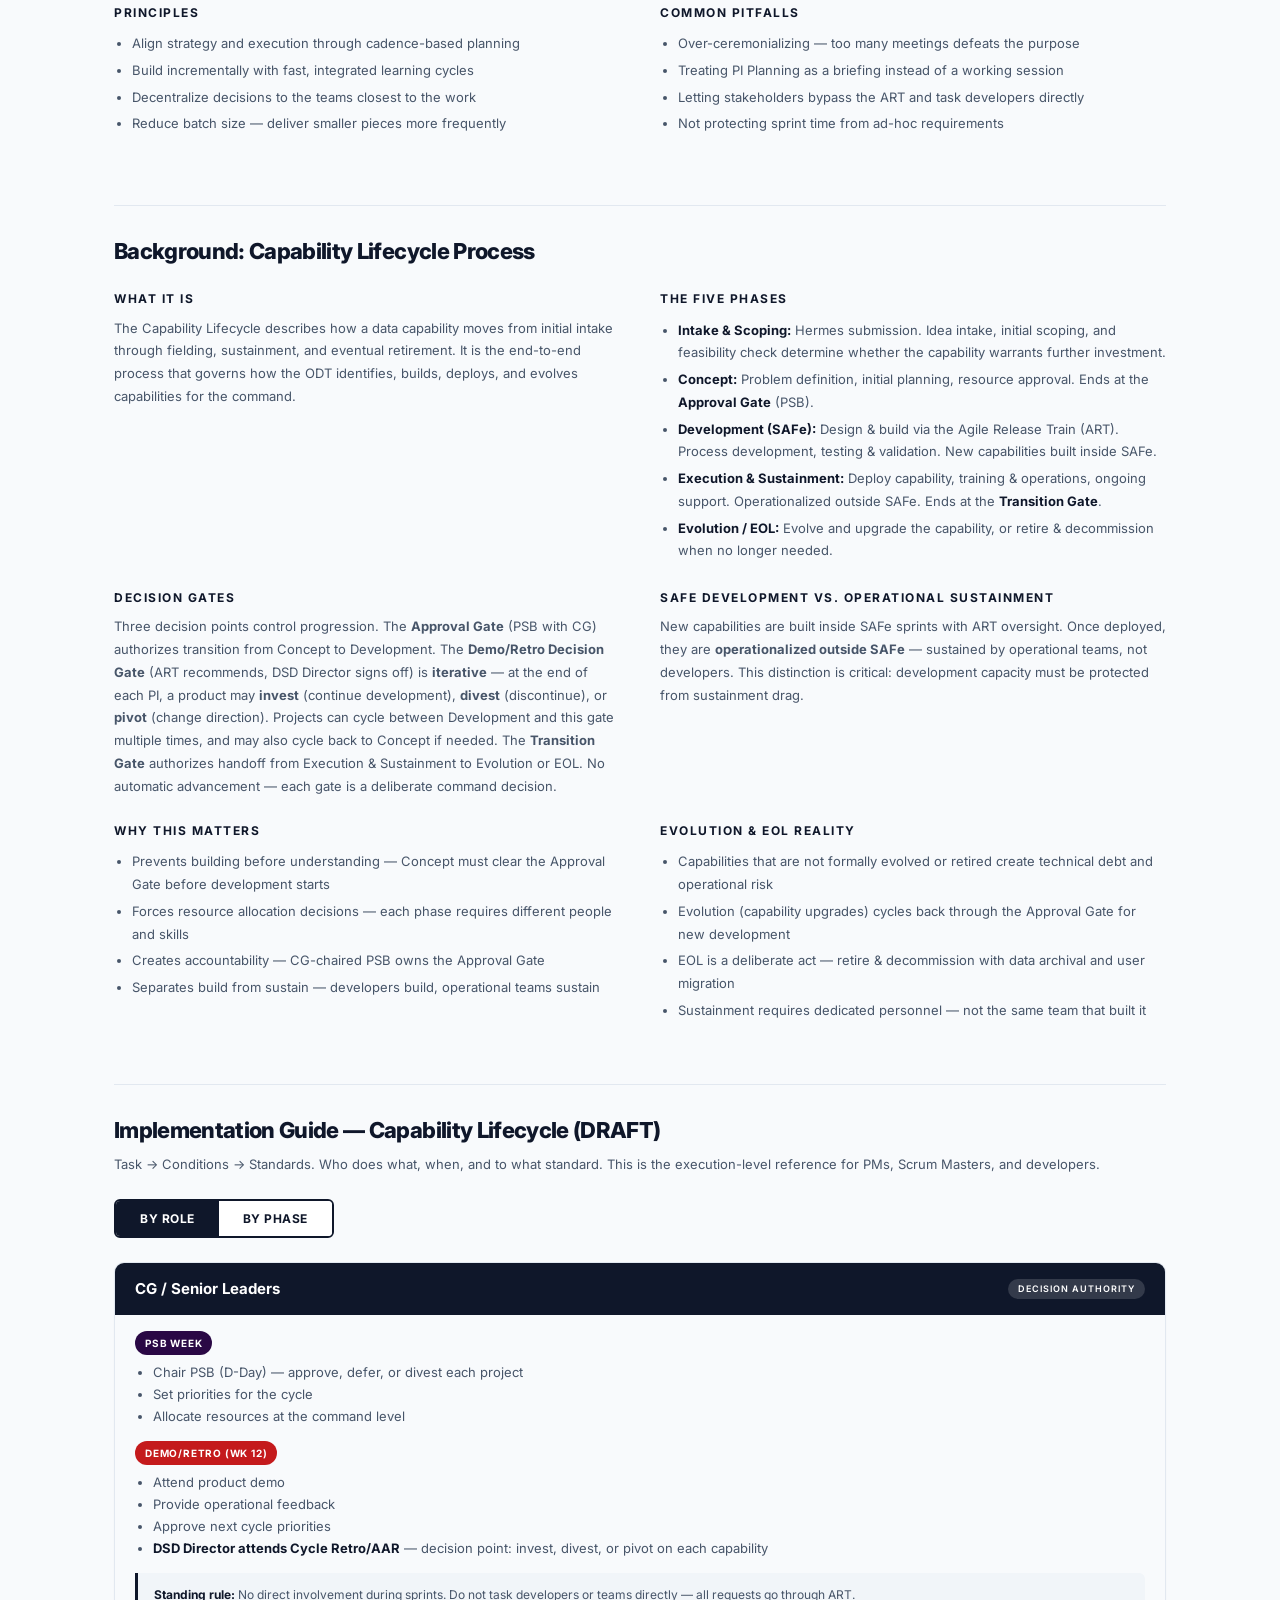
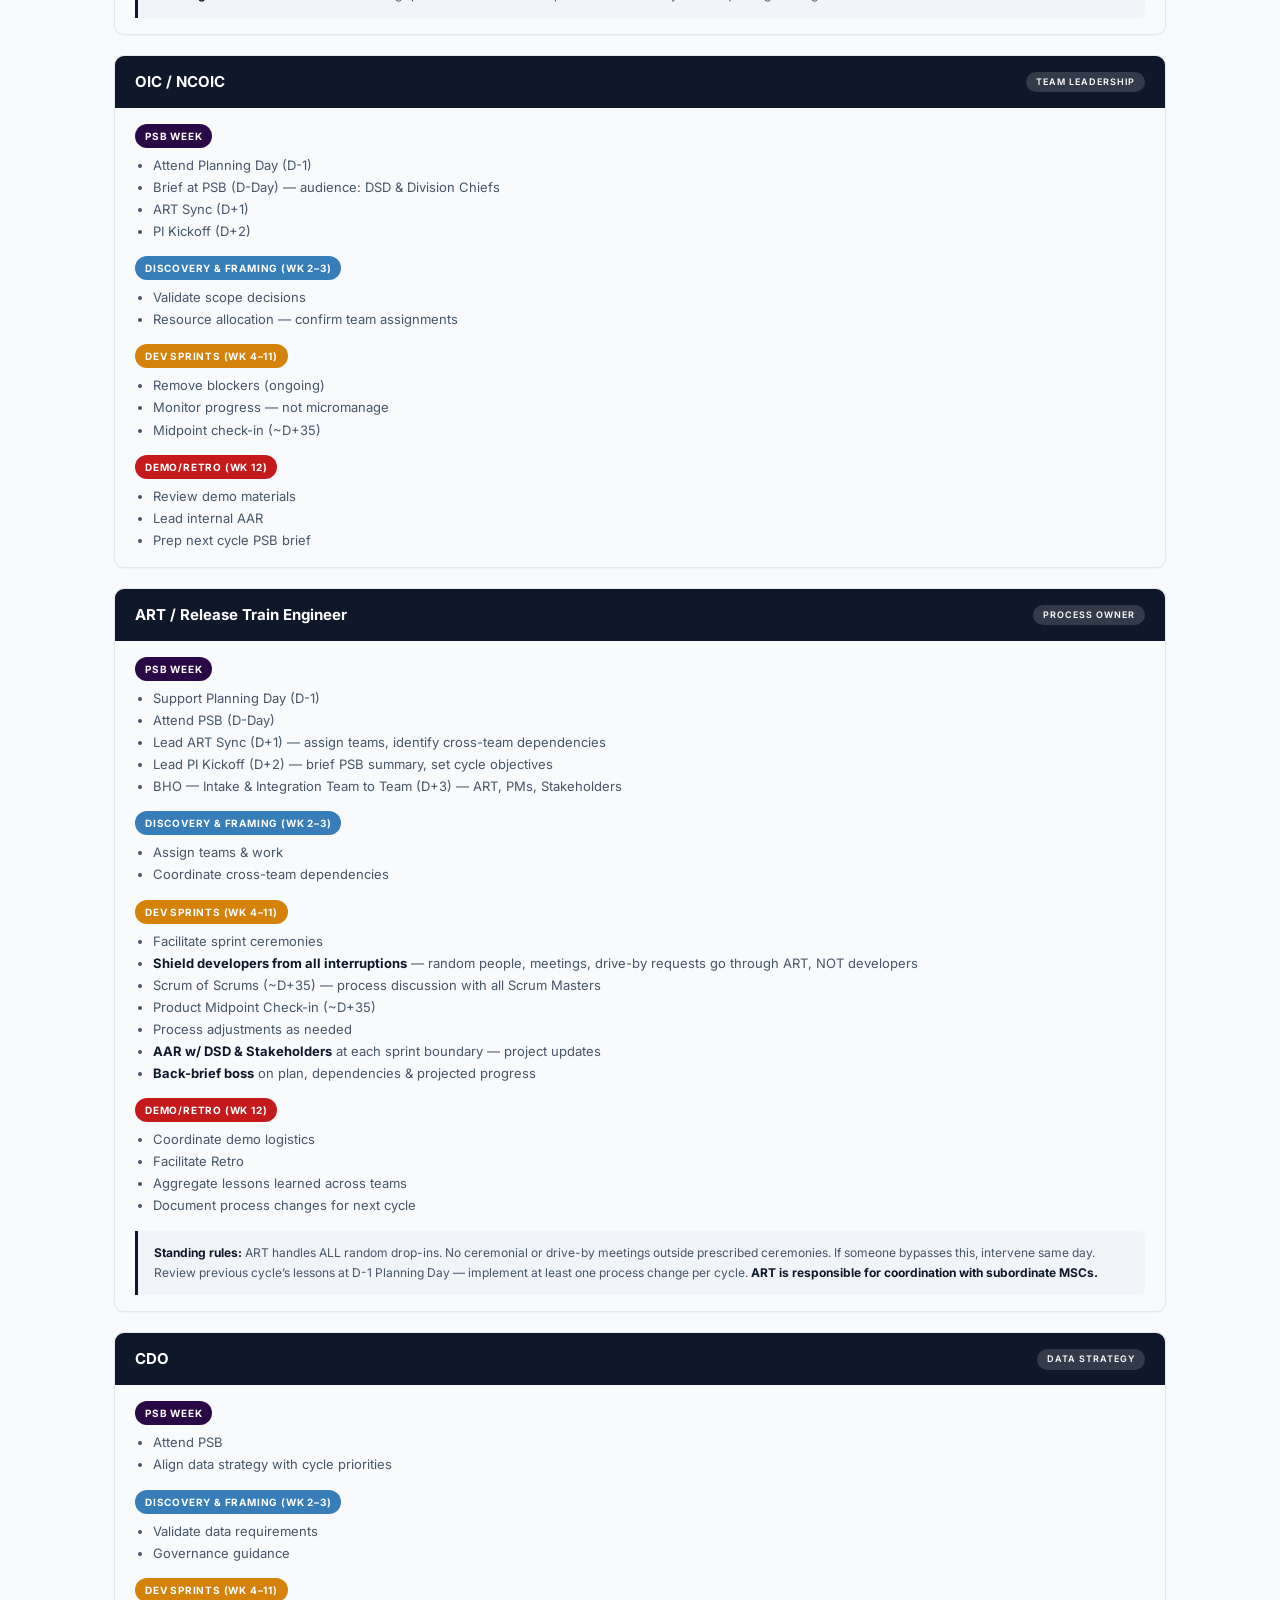
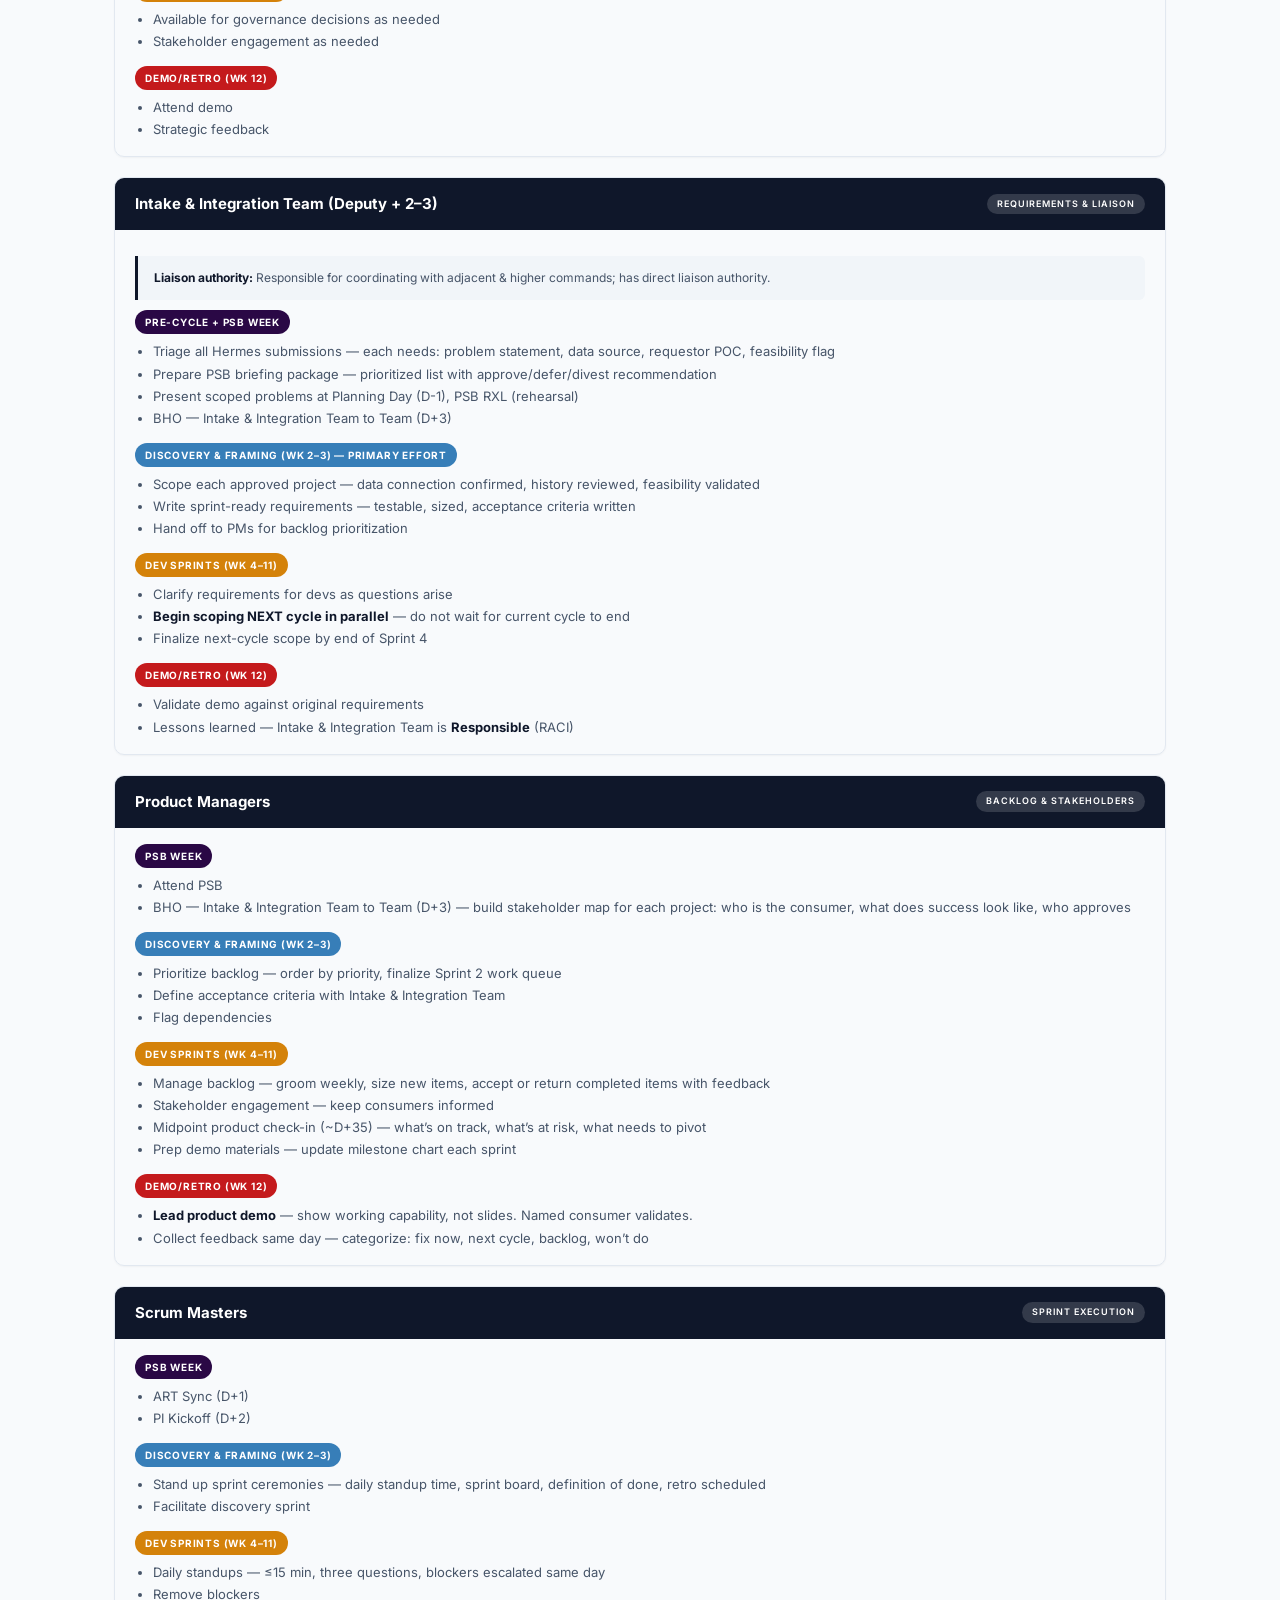
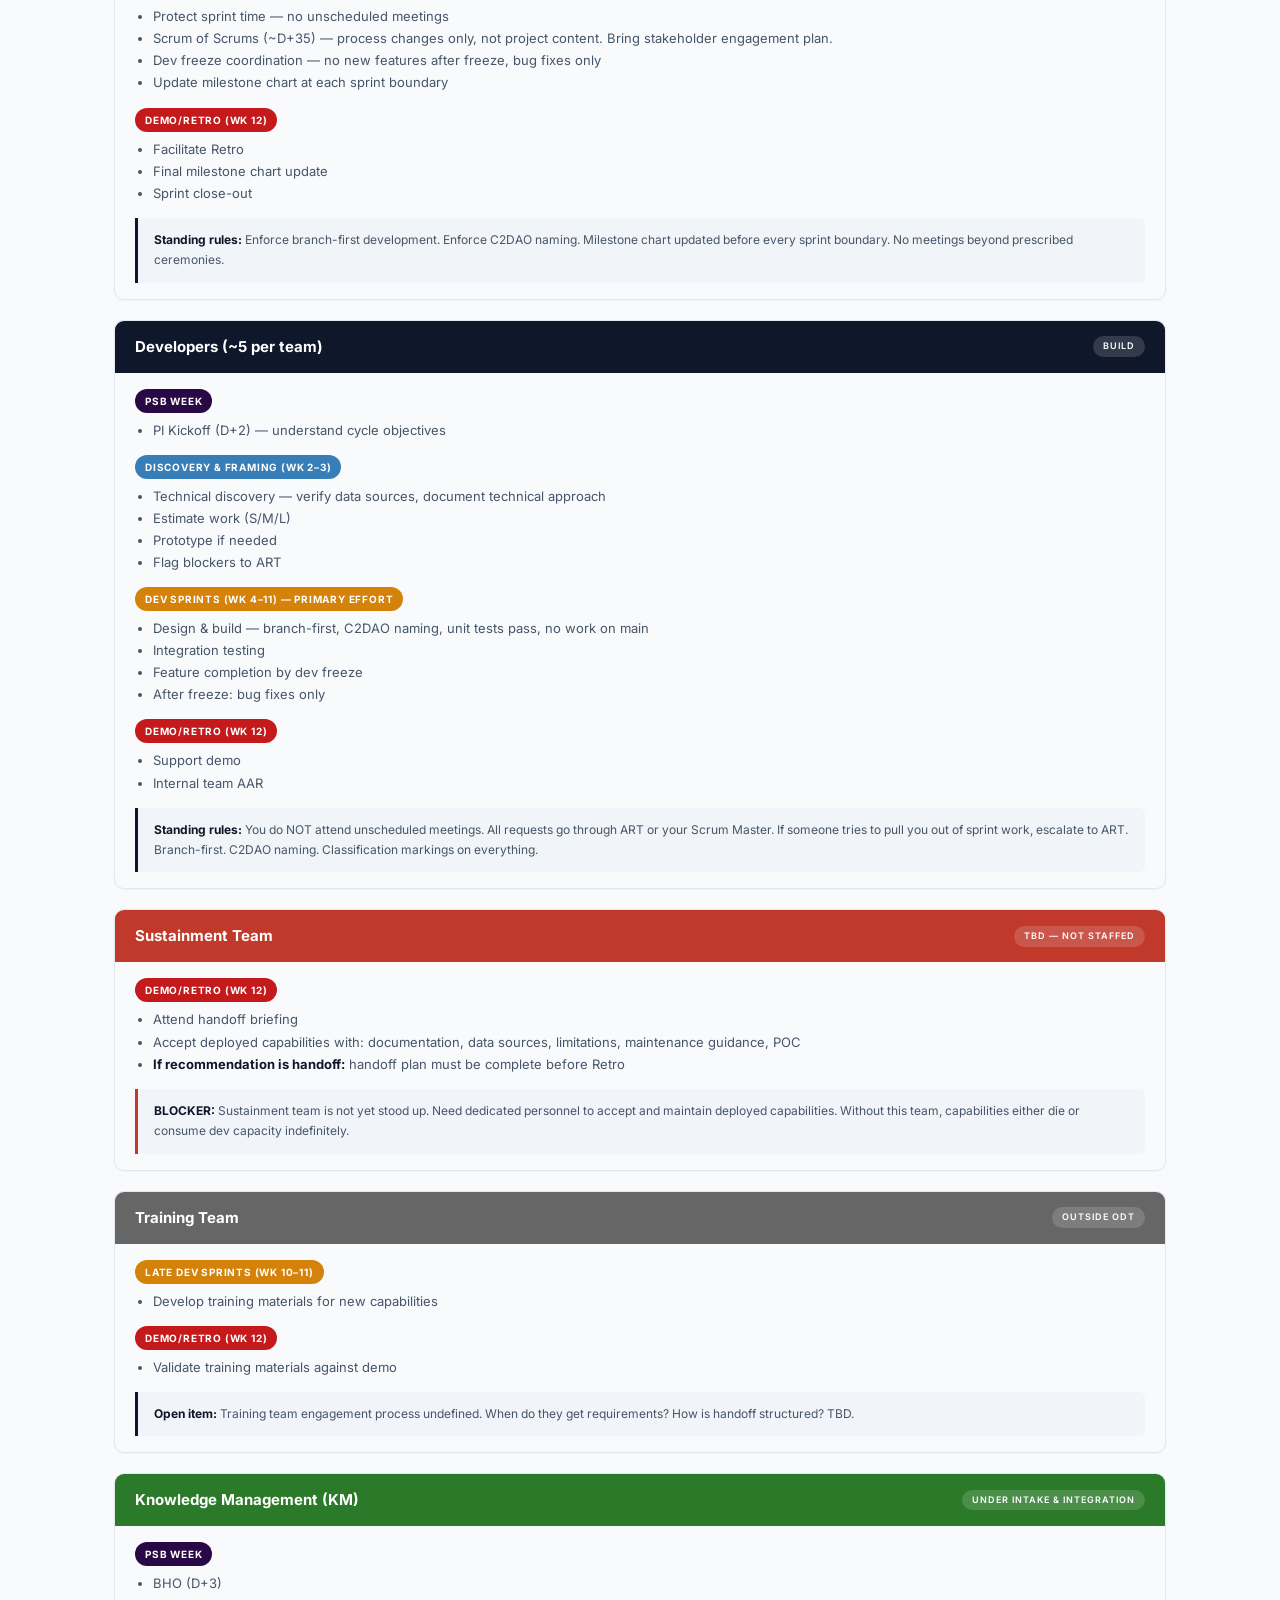
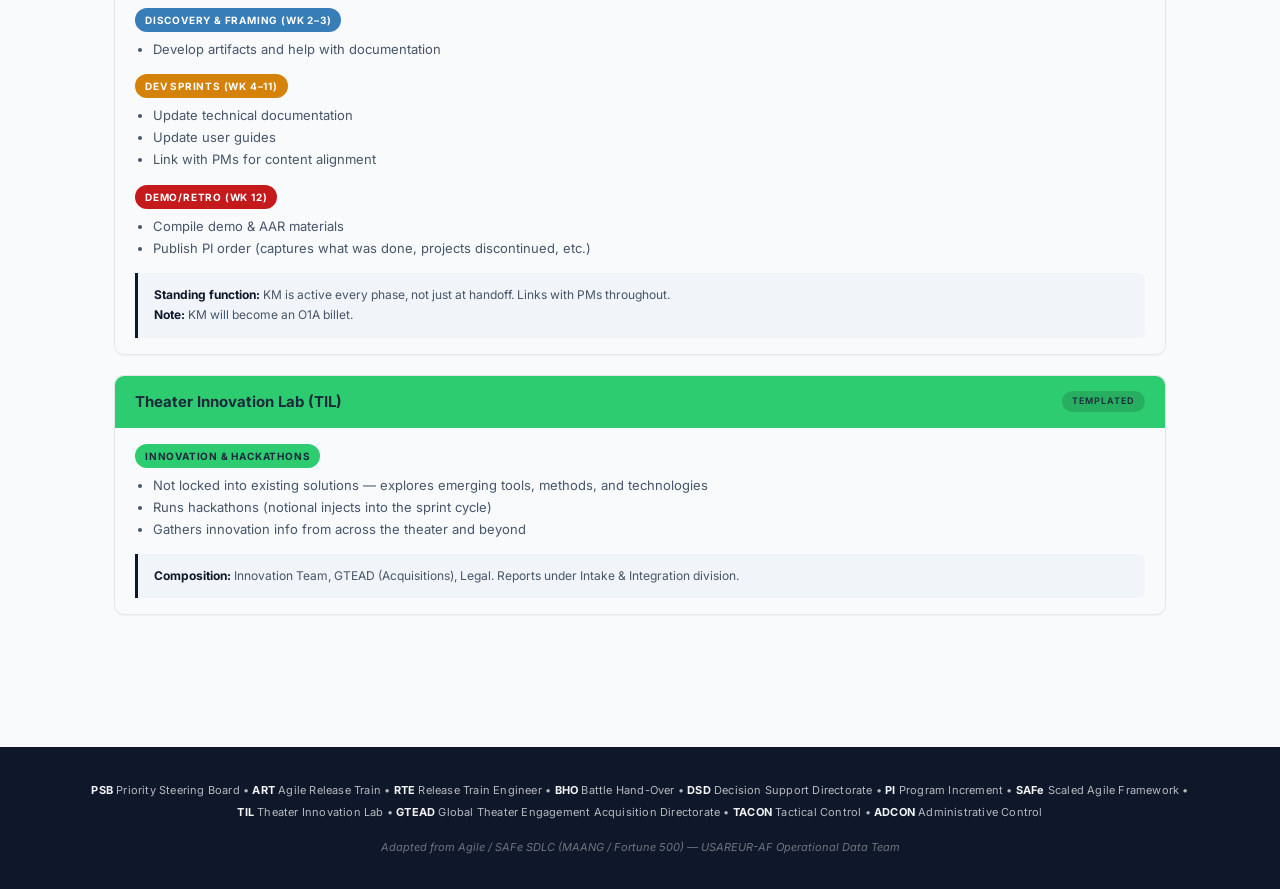
==== commit 08e18160: "Improve docs page accessibility and filtering" ====
--- a/docs/index.html
+++ b/docs/index.html
@@ -13,7 +13,7 @@
 <!-- ═══════ STICKY NAVIGATION ═══════ -->
 <nav class="site-nav" id="siteNav">
   <div class="site-nav-inner">
-    <a class="nav-brand" href="#" onclick="window.scrollTo({top:0,behavior:'smooth'});return false;">
+    <a class="nav-brand" href="#" id="navBrand">
       <img src="assets/HERMES_LOGO.jpg" alt="HERMES">
       <div>
         <div class="nav-brand-text">Capability Lifecycle</div>
@@ -284,7 +284,7 @@
      ═══════════════════════════════════════════════════════ -->
 <div class="onepager">
   <div class="onepager-divider"></div>
-  <h2 class="onepager-title" id="orgChart">Team Organization &mdash; DSD Structure <button class="org-expand-all" onclick="toggleAllOrg()" id="orgExpandBtn">Expand All</button></h2>
+  <h2 class="onepager-title" id="orgChart">Team Organization &mdash; DSD Structure <button class="org-expand-all" type="button" id="orgExpandBtn">Expand All</button></h2>
 
   <!-- Wire diagram -->
   <div class="org-wire">
@@ -379,16 +379,16 @@
   <p style="font-size:12px; color:#6a7a8a; margin-bottom:12px;">These are the ONLY authorized meetings. No other ceremonial or drive-by meetings. If you need something not on this list, it goes through ART.</p>
 
   <div class="meeting-tabs" id="meetingTabs">
-    <button class="meeting-tab active" data-tab="all" onclick="showMeetingTab('all')">All</button>
-    <button class="meeting-tab" data-tab="psb" onclick="showMeetingTab('psb')">PSB Week</button>
-    <button class="meeting-tab" data-tab="sprint" onclick="showMeetingTab('sprint')">Sprint Ceremonies</button>
-    <button class="meeting-tab" data-tab="midpoint" onclick="showMeetingTab('midpoint')">Midpoint</button>
-    <button class="meeting-tab" data-tab="demo" onclick="showMeetingTab('demo')">Demo / Retro</button>
+    <button class="meeting-tab active" type="button" data-tab="all">All</button>
+    <button class="meeting-tab" type="button" data-tab="psb">PSB Week</button>
+    <button class="meeting-tab" type="button" data-tab="sprint">Sprint Ceremonies</button>
+    <button class="meeting-tab" type="button" data-tab="midpoint">Midpoint</button>
+    <button class="meeting-tab" type="button" data-tab="demo">Demo / Retro</button>
   </div>
   <table class="impl-table" id="meetingTable">
     <thead><tr><th>Meeting</th><th>When</th><th>Duration</th><th>Attendees</th><th>Purpose</th><th>Output</th></tr></thead>
     <tbody>
-      <tr style="background:rgba(42,8,69,0.04);">
+      <tr data-phase="psb" style="background:rgba(42,8,69,0.04);">
         <td>DSD Lead Planning Day</td>
         <td>D-1</td>
         <td>Half day</td>
@@ -396,7 +396,7 @@
         <td>Intake &amp; Integration team presents scoped problems. Team leads recommend priority, then resource allocation. PSB RXL (rehearsal).</td>
         <td>PSB briefing package ready; draft order; no surprises at PSB</td>
       </tr>
-      <tr style="background:rgba(42,8,69,0.04);">
+      <tr data-phase="psb" style="background:rgba(42,8,69,0.04);">
         <td>PSB with CG</td>
         <td>D-Day</td>
         <td>As scheduled</td>
@@ -404,7 +404,7 @@
         <td>CG approves/defers/divests each project. Priorities ranked. Resources allocated.</td>
         <td>GO/NO-GO per project; decisions documented same day</td>
       </tr>
-      <tr style="background:rgba(42,8,69,0.04);">
+      <tr data-phase="psb" style="background:rgba(42,8,69,0.04);">
         <td>ART Sync</td>
         <td>D+1</td>
         <td>1&ndash;2 hrs</td>
@@ -412,7 +412,7 @@
         <td>Assign teams to projects, identify cross-team dependencies, start work breakdown</td>
         <td>Teams assigned; dependency map</td>
       </tr>
-      <tr style="background:rgba(42,8,69,0.04);">
+      <tr data-phase="psb" style="background:rgba(42,8,69,0.04);">
         <td>PI Kickoff</td>
         <td>D+2</td>
         <td>1&ndash;2 hrs</td>
@@ -420,7 +420,7 @@
         <td>Brief PSB summary, set cycle objectives, Sprint 1 scope understood</td>
         <td>Everyone aligned on what we&rsquo;re building this cycle</td>
       </tr>
-      <tr style="background:rgba(42,8,69,0.04);">
+      <tr data-phase="psb" style="background:rgba(42,8,69,0.04);">
         <td>BHO &mdash; Intake &amp; Integration to Team</td>
         <td>D+3</td>
         <td>1&ndash;2 hrs</td>
@@ -428,7 +428,7 @@
         <td>Build stakeholder map per project: consumer, success criteria, approver</td>
         <td>Stakeholder map per project complete</td>
       </tr>
-      <tr>
+      <tr data-phase="sprint">
         <td>Daily Standup</td>
         <td>Every work day (Wk 2&ndash;12)</td>
         <td>&le;15 min</td>
@@ -436,7 +436,7 @@
         <td>What did you do, what will you do, any blockers</td>
         <td>Blockers escalated same day</td>
       </tr>
-      <tr style="background:rgba(212,130,10,0.04);">
+      <tr data-phase="midpoint" style="background:rgba(212,130,10,0.04);">
         <td>Scrum of Scrums</td>
         <td>~D+35 (midpoint)</td>
         <td>1 hr</td>
@@ -444,7 +444,7 @@
         <td><strong>Process only</strong> &mdash; not project content. Is what we are doing working?</td>
         <td>Process changes agreed for remaining sprints</td>
       </tr>
-      <tr style="background:rgba(212,130,10,0.04);">
+      <tr data-phase="midpoint" style="background:rgba(212,130,10,0.04);">
         <td>Product Midpoint Check-in</td>
         <td>~D+35 (same day)</td>
         <td>1 hr</td>
@@ -452,7 +452,7 @@
         <td><strong>Project-specific.</strong> What&rsquo;s on track, what&rsquo;s at risk, what needs to pivot.</td>
         <td>Decisions documented; priorities adjusted if needed</td>
       </tr>
-      <tr>
+      <tr data-phase="sprint">
         <td>Sprint Boundary AAR</td>
         <td>End of each sprint</td>
         <td>30&ndash;45 min</td>
@@ -460,7 +460,7 @@
         <td>Internal team retro &mdash; what worked, what didn&rsquo;t</td>
         <td>Milestone chart updated; demo materials prepped</td>
       </tr>
-      <tr style="background:rgba(212,130,10,0.04);">
+      <tr data-phase="sprint" style="background:rgba(212,130,10,0.04);">
         <td>AAR w/ DSD &amp; Stakeholders</td>
         <td>O/A first day of each sprint</td>
         <td>30&ndash;45 min</td>
@@ -468,7 +468,7 @@
         <td>ART provides project updates to DSD and stakeholders. Status, risks, decisions.</td>
         <td>Leadership informed; blockers escalated</td>
       </tr>
-      <tr style="background:rgba(212,130,10,0.04);">
+      <tr data-phase="sprint" style="background:rgba(212,130,10,0.04);">
         <td>ART Back-Brief</td>
         <td>Start of dev sprints</td>
         <td>30 min</td>
@@ -476,7 +476,7 @@
         <td>Back-brief: the plan, dependencies, projected progress</td>
         <td>Boss aligned on expectations and constraints</td>
       </tr>
-      <tr style="background:rgba(196,26,28,0.04);">
+      <tr data-phase="demo" style="background:rgba(196,26,28,0.04);">
         <td>Product Demo</td>
         <td>Week 12</td>
         <td>As needed</td>
@@ -484,7 +484,7 @@
         <td>Demo working capability &mdash; not slides. Named consumer validates.</td>
         <td>Feedback collected same day; categorized: fix now / next cycle / backlog / won&rsquo;t do</td>
       </tr>
-      <tr style="background:rgba(196,26,28,0.04);">
+      <tr data-phase="demo" style="background:rgba(196,26,28,0.04);">
         <td>Cycle Retro / AAR</td>
         <td>Week 12 (after demo)</td>
         <td>1&ndash;2 hrs</td>
@@ -581,19 +581,19 @@
   <div class="sync-subtitle">Who does what across the 60-day (12-week) PI cycle. Week 1 = PSB activities, Weeks 2&ndash;3 = Discovery &amp; Framing, Weeks 4&ndash;11 = Dev Sprints (4x), Week 12 = Demo/Retro.</div>
 
   <div class="sync-filter-bar" id="syncFilterBar">
-    <button class="sync-filter-btn active" data-role="all" onclick="filterSyncRole('all')">All Roles</button>
-    <button class="sync-filter-btn" data-role="0" onclick="filterSyncRole('0')">CG / Senior Leaders</button>
-    <button class="sync-filter-btn" data-role="1" onclick="filterSyncRole('1')">OIC / NCOIC</button>
-    <button class="sync-filter-btn" data-role="2" onclick="filterSyncRole('2')">ART (RTE)</button>
-    <button class="sync-filter-btn" data-role="3" onclick="filterSyncRole('3')">CDO</button>
-    <button class="sync-filter-btn" data-role="4" onclick="filterSyncRole('4')">Intake &amp; Integration</button>
-    <button class="sync-filter-btn" data-role="5" onclick="filterSyncRole('5')">Product Managers</button>
-    <button class="sync-filter-btn" data-role="6" onclick="filterSyncRole('6')">Scrum Masters</button>
-    <button class="sync-filter-btn" data-role="7" onclick="filterSyncRole('7')">Developers</button>
+    <button class="sync-filter-btn active" type="button" data-role="all">All Roles</button>
+    <button class="sync-filter-btn" type="button" data-role="cg">CG / Senior Leaders</button>
+    <button class="sync-filter-btn" type="button" data-role="oic">OIC / NCOIC</button>
+    <button class="sync-filter-btn" type="button" data-role="art">ART (RTE)</button>
+    <button class="sync-filter-btn" type="button" data-role="cdo">CDO</button>
+    <button class="sync-filter-btn" type="button" data-role="intake">Intake &amp; Integration</button>
+    <button class="sync-filter-btn" type="button" data-role="pm">Product Managers</button>
+    <button class="sync-filter-btn" type="button" data-role="sm">Scrum Masters</button>
+    <button class="sync-filter-btn" type="button" data-role="dev">Developers</button>
   </div>
   <table class="sync-table">
     <thead>
-      <tr>
+      <tr data-role="cg">
         <th style="background:#f8f9fa;color:#1a2a3a;">Role</th>
         <th class="phase-header ph-psb">PSB Week<br>(D-1 &rarr; D+3)</th>
         <th class="phase-header ph-scope">Discovery &amp; Framing<br>(Wk 2&ndash;3)</th>
@@ -605,7 +605,7 @@
       </tr>
     </thead>
     <tbody>
-      <tr>
+      <tr data-role="oic">
         <td class="col-role">CG / Senior Leaders</td>
         <td><ul><li>Chair PSB (D-Day)</li><li>Set priorities</li><li>Approve/defer/divest</li></ul></td>
         <td class="draft-note">No direct involvement</td>
@@ -615,7 +615,7 @@
         <td class="draft-note">No direct involvement</td>
         <td><ul><li>Attend demo</li><li>Provide feedback</li><li>Approve next cycle priorities</li></ul></td>
       </tr>
-      <tr>
+      <tr data-role="art">
         <td class="col-role">OIC / NCOIC</td>
         <td><ul><li>Attend Planning Day (D-1)</li><li>Brief at PSB</li><li>ART Sync (D+1)</li><li>PI Kickoff (D+2)</li></ul></td>
         <td><ul><li>Validate scope decisions</li><li>Resource allocation</li></ul></td>
@@ -625,7 +625,7 @@
         <td><ul><li>Remove blockers</li><li>Monitor progress</li></ul></td>
         <td><ul><li>Review demo materials</li><li>Lead internal AAR</li><li>Prep next cycle PSB brief</li></ul></td>
       </tr>
-      <tr>
+      <tr data-role="cdo">
         <td class="col-role">ART (RTE)</td>
         <td><ul><li>Support Planning Day (D-1)</li><li>Attend PSB</li><li>Lead ART Sync (D+1)</li><li>Lead PI Kickoff (D+2)</li><li>BHO &mdash; Intake &amp; Integration to Team (D+3)</li></ul></td>
         <td><ul><li>Assign teams &amp; work</li><li>Coordinate cross-team deps</li></ul></td>
@@ -635,14 +635,14 @@
         <td><ul><li>Facilitate sprint ceremonies</li><li>Handle random drop-ins</li><li>AAR w/ DSD &amp; Stakeholders</li></ul></td>
         <td><ul><li>Coordinate demo logistics</li><li>Facilitate Retro</li><li>Aggregate lessons learned</li></ul></td>
       </tr>
-      <tr>
+      <tr data-role="intake">
         <td class="col-role">CDO</td>
         <td><ul><li>Attend PSB</li><li>Align data strategy</li></ul></td>
         <td><ul><li>Validate data requirements</li><li>Governance guidance</li></ul></td>
         <td colspan="4" style="text-align:center;"><ul><li>Available for governance decisions</li><li>Stakeholder engagement as needed</li></ul></td>
         <td><ul><li>Attend demo</li><li>Strategic feedback</li></ul></td>
       </tr>
-      <tr>
+      <tr data-role="pm">
         <td class="col-role">Intake &amp; Integration Team<br><span style="font-weight:400;font-size:10px;">(Deputy + 2&ndash;3)</span></td>
         <td><ul><li>Present scoped problems (D-1)</li><li>PSB RXL (rehearsal)</li><li>BHO &mdash; Team handoff (D+3)</li></ul></td>
         <td style="background:rgba(55,126,184,0.06);"><ul><li><strong>PRIMARY EFFORT</strong></li><li>Scope incoming projects</li><li>Data connection &amp; history review</li><li>Feasibility assessment</li><li>Write sprint-ready requirements</li></ul></td>
@@ -652,7 +652,7 @@
         <td><ul><li>Finalize next-cycle scope</li><li>Support dev freeze prep</li></ul></td>
         <td><ul><li>Validate demo against requirements</li><li>Lessons learned (Responsible)</li></ul></td>
       </tr>
-      <tr>
+      <tr data-role="sm">
         <td class="col-role">Product Managers</td>
         <td><ul><li>Attend PSB</li><li>BHO (D+3) &mdash; Intake &amp; Integration to Team</li><li>Stakeholder maps</li></ul></td>
         <td><ul><li>Prioritize backlog</li><li>Define acceptance criteria</li></ul></td>
@@ -662,7 +662,7 @@
         <td><ul><li>Prep demo materials</li><li>Milestone chart update</li></ul></td>
         <td><ul><li>Lead product demo</li><li>Collect stakeholder feedback</li></ul></td>
       </tr>
-      <tr>
+      <tr data-role="dev">
         <td class="col-role">Scrum Masters</td>
         <td><ul><li>ART Sync (D+1)</li><li>PI Kickoff (D+2)</li></ul></td>
         <td><ul><li>Stand up sprint ceremonies</li><li>Facilitate discovery sprint</li></ul></td>
@@ -672,7 +672,7 @@
         <td><ul><li>Dev freeze coordination</li><li>Sprint close-out</li></ul></td>
         <td><ul><li>Facilitate Demo/Retro</li><li>Update milestone chart</li></ul></td>
       </tr>
-      <tr>
+      <tr data-role="km">
         <td class="col-role">Developers<br><span style="font-weight:400;font-size:10px;">(~5 per team)</span></td>
         <td><ul><li>PI Kickoff (D+2)</li></ul></td>
         <td><ul><li>Technical discovery</li><li>Estimate work</li><li>Prototype if needed</li></ul></td>
@@ -682,7 +682,7 @@
         <td style="background:rgba(212,130,10,0.06);"><ul><li>Feature completion</li><li>Dev freeze before demo</li><li>Bug fixes only</li></ul></td>
         <td><ul><li>Support demo</li><li>Internal team AAR</li></ul></td>
       </tr>
-      <tr>
+      <tr data-role="sustainment">
         <td class="col-role">Knowledge Mgmt (KM)<br><span style="font-weight:400;font-size:10px;">(Under Intake &amp; Integration)</span></td>
         <td><ul><li>BHO (D+3)</li></ul></td>
         <td style="background:rgba(55,126,184,0.06);"><ul><li>Develop artifacts</li><li>Help with documentation</li></ul></td>
@@ -692,7 +692,7 @@
         <td><ul><li>Update technical docs</li><li>Update user guides</li></ul></td>
         <td><ul><li>Link with PMs</li><li>Compile demo &amp; AAR materials</li></ul></td>
       </tr>
-      <tr>
+      <tr data-role="training">
         <td class="col-role">Sustainment<br><span class="tbd">TBD &mdash; Need People</span></td>
         <td class="draft-note">N/A this cycle</td>
         <td class="draft-note">N/A this cycle</td>
@@ -870,8 +870,8 @@
   <div class="impl-subtitle">Task &rarr; Conditions &rarr; Standards. Who does what, when, and to what standard. This is the execution-level reference for PMs, Scrum Masters, and developers.</div>
 
   <div class="impl-toggle">
-    <button class="active" onclick="showImplView('role')">By Role</button>
-    <button onclick="showImplView('timeline')">By Phase</button>
+    <button class="active" type="button" data-view="role">By Role</button>
+    <button type="button" data-view="timeline">By Phase</button>
   </div>
 
   <!-- ══════════════════════════════════════
@@ -1250,7 +1250,7 @@
 <!-- Mobile scroll-down nav -->
 <div class="scroll-nav" id="scrollNav">
   <div class="scroll-label" id="scrollLabel">Org Chart</div>
-  <button id="scrollBtn" onclick="scrollNext()">&#x25BC;</button>
+  <button id="scrollBtn" type="button">&#x25BC;</button>
 </div>
 
 <!-- Acronym Glossary Footer -->
--- a/docs/styles.css
+++ b/docs/styles.css
@@ -1445,7 +1445,6 @@
   max-width: 200px;
 }
 .step-drawer.open {
-  max-height: 500px;
   opacity: 1;
 }
 .step-drawer-inner {
@@ -1507,7 +1506,6 @@
   margin-top: 0;
 }
 .sprint-detail-panel.open {
-  max-height: 400px;
   opacity: 1;
   margin-top: 12px;
 }
@@ -1573,9 +1571,6 @@
   max-height: 0;
   overflow: hidden;
   transition: max-height 0.4s cubic-bezier(0.4, 0, 0.2, 1);
-}
-.org-division-body.open {
-  max-height: 600px;
 }
 .org-expand-all {
   display: inline-flex;
@@ -1757,6 +1752,11 @@
   cursor: pointer;
   user-select: none;
   transition: background 0.2s;
+  width: 100%;
+  border: none;
+  background: var(--bg-surface);
+  text-align: left;
+  font-family: inherit;
 }
 .accordion-header:hover { background: var(--bg-subtle); }
 .accordion-header h3 {
@@ -1779,7 +1779,6 @@
   overflow: hidden;
   transition: max-height 0.4s cubic-bezier(0.4, 0, 0.2, 1);
 }
-.accordion-section.open .accordion-body { max-height: 800px; }
 .accordion-body-inner {
   padding: 0 18px 16px;
   border-top: 1px solid var(--border-default);
@@ -1793,6 +1792,20 @@
   padding: 2px 0;
 }
 .accordion-body-inner li strong { color: var(--text-primary); }
+
+.step:focus-visible,
+.sprint-block:focus-visible,
+.org-division-toggle:focus-visible,
+.accordion-header:focus-visible,
+.meeting-tab:focus-visible,
+.sync-filter-btn:focus-visible,
+.impl-toggle button:focus-visible,
+.org-expand-all:focus-visible,
+.scroll-nav button:focus-visible,
+.nav-brand:focus-visible {
+  outline: 2px solid var(--c-concept);
+  outline-offset: 3px;
+}
 
 /* ── 7. Phase Progress Bar ── */
 .phase-progress {
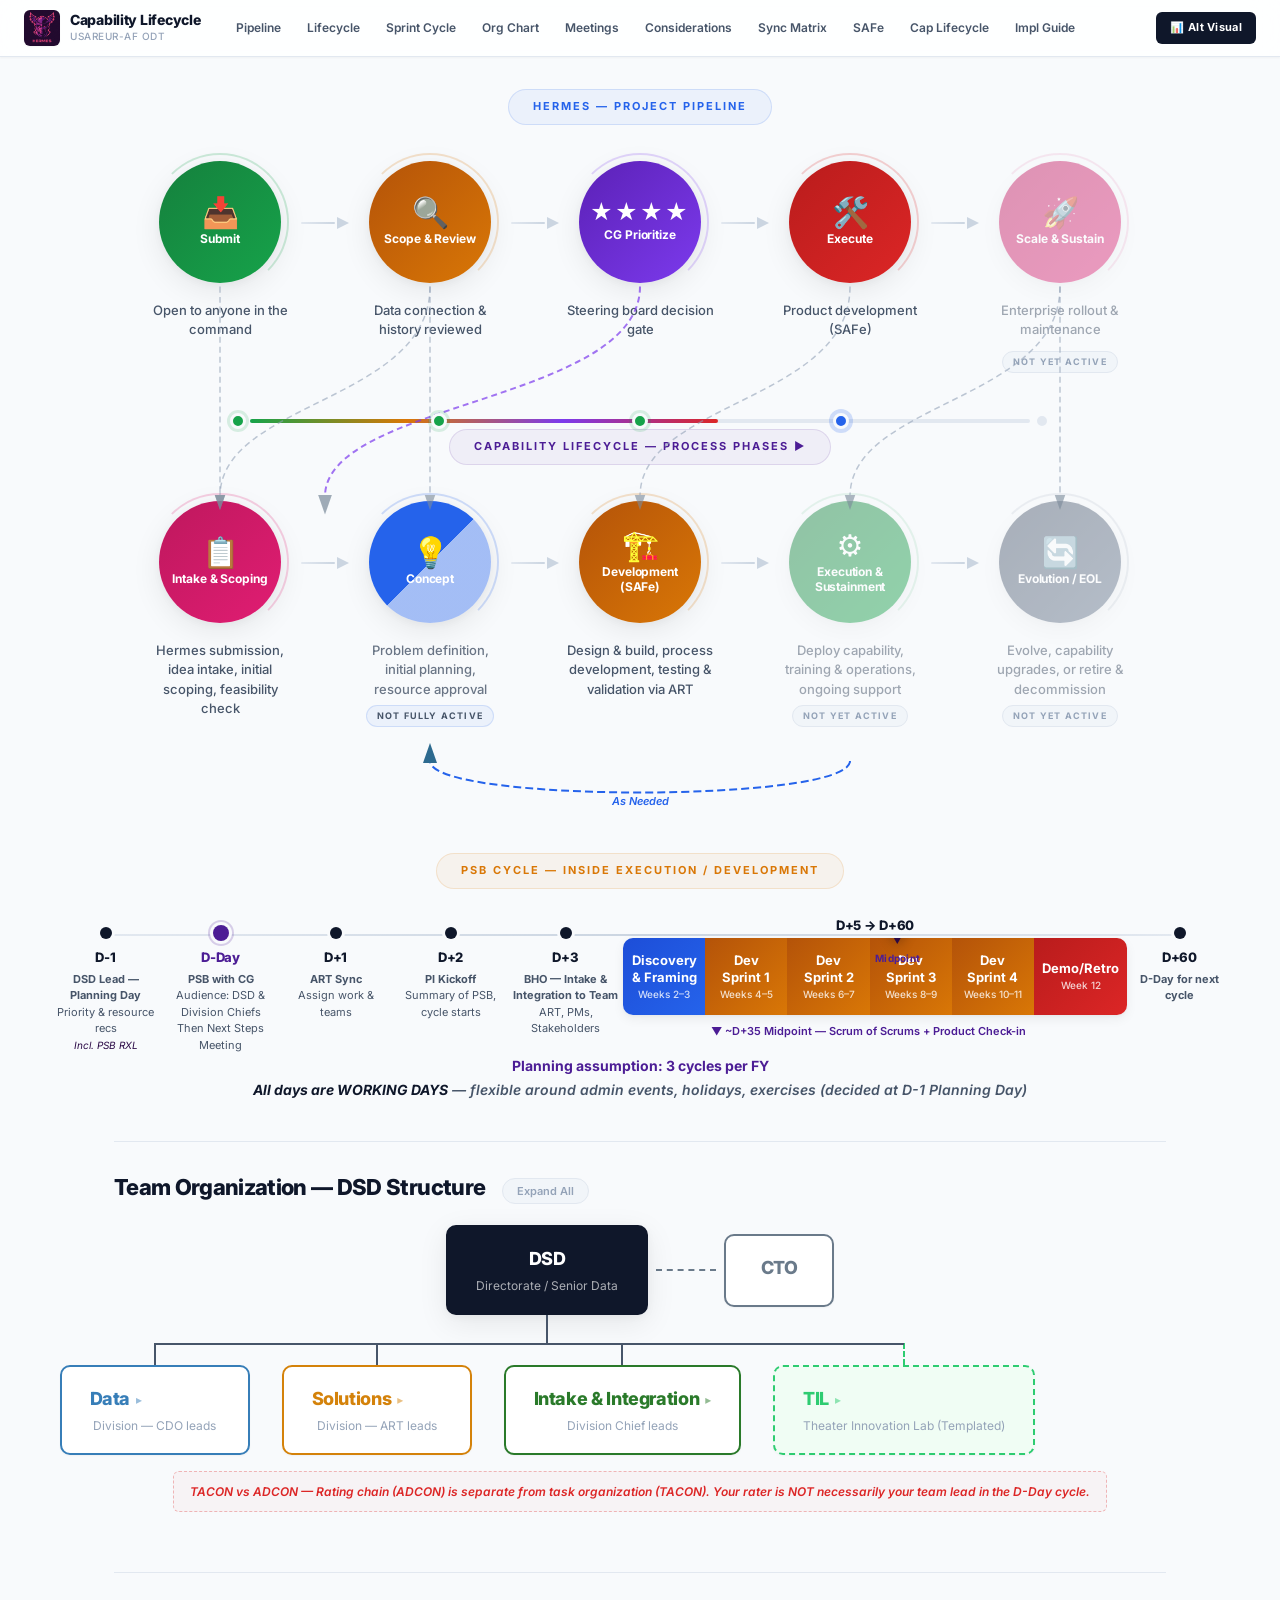
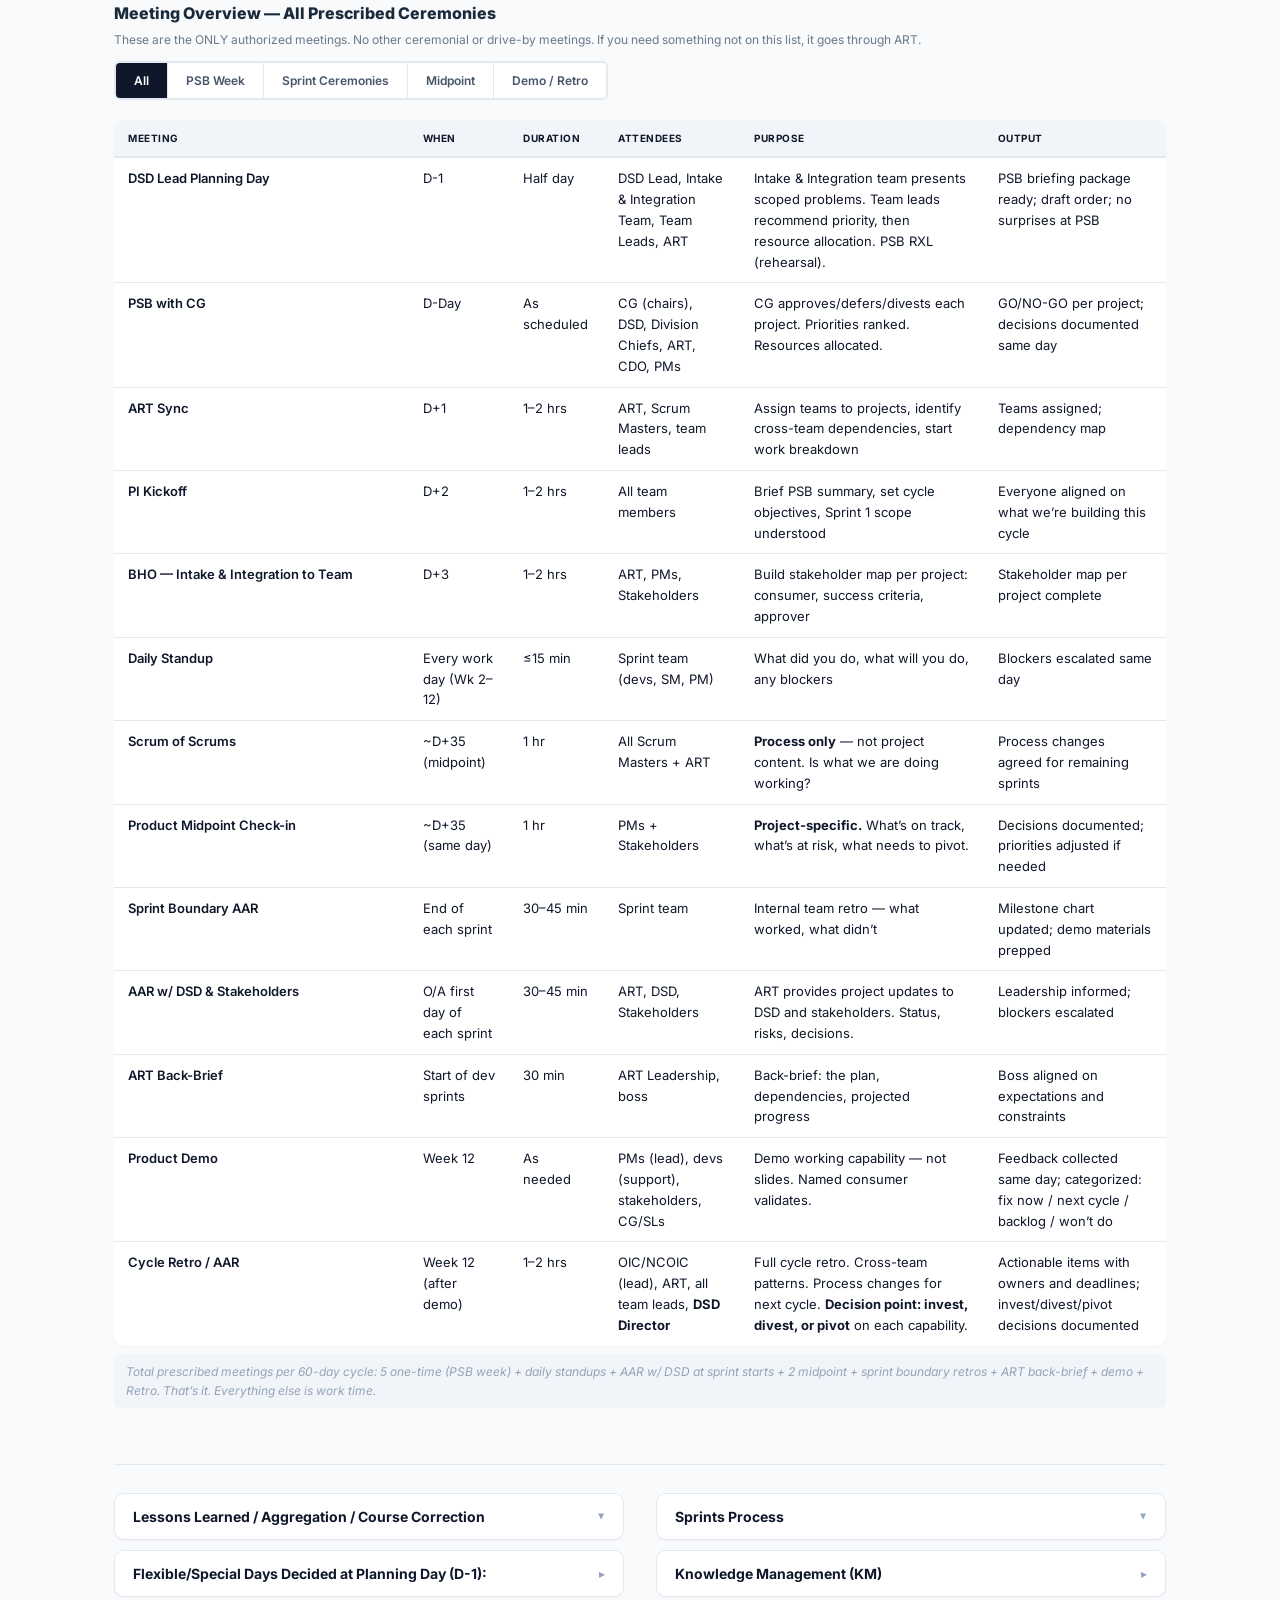
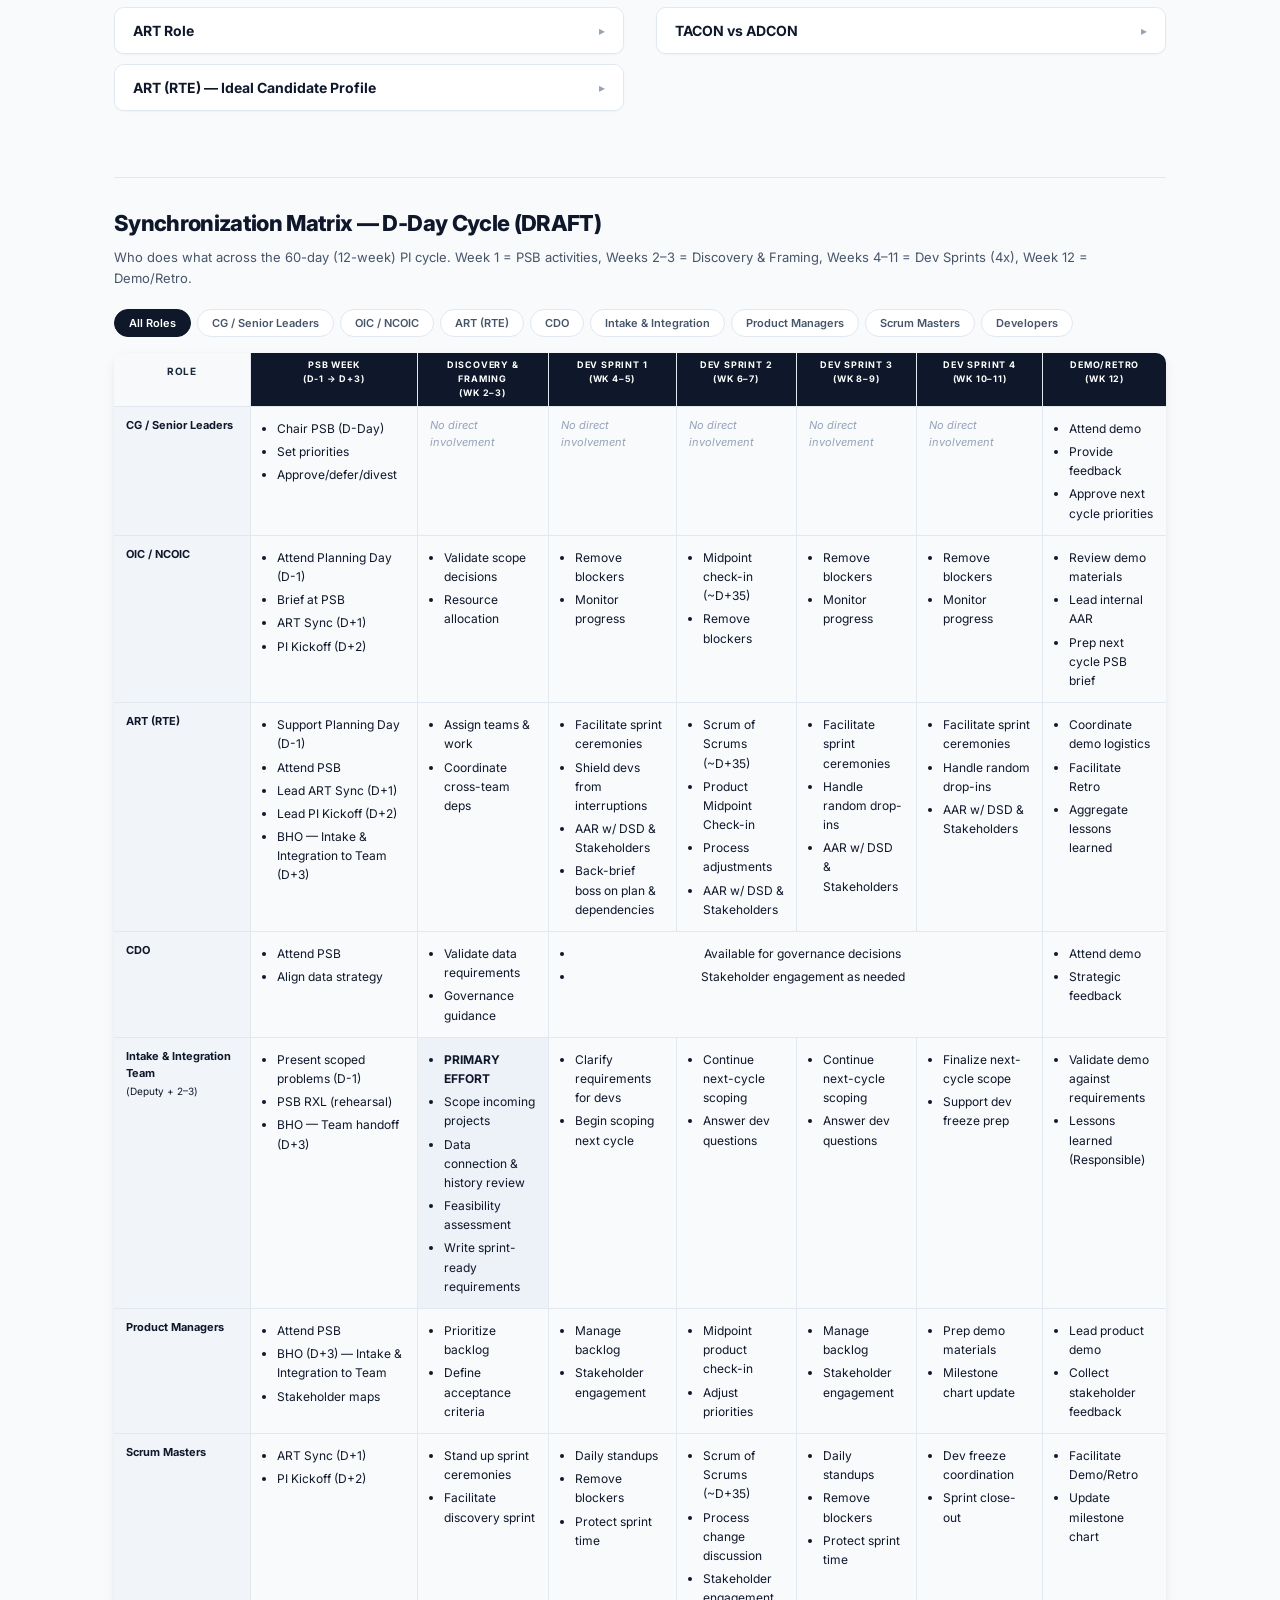
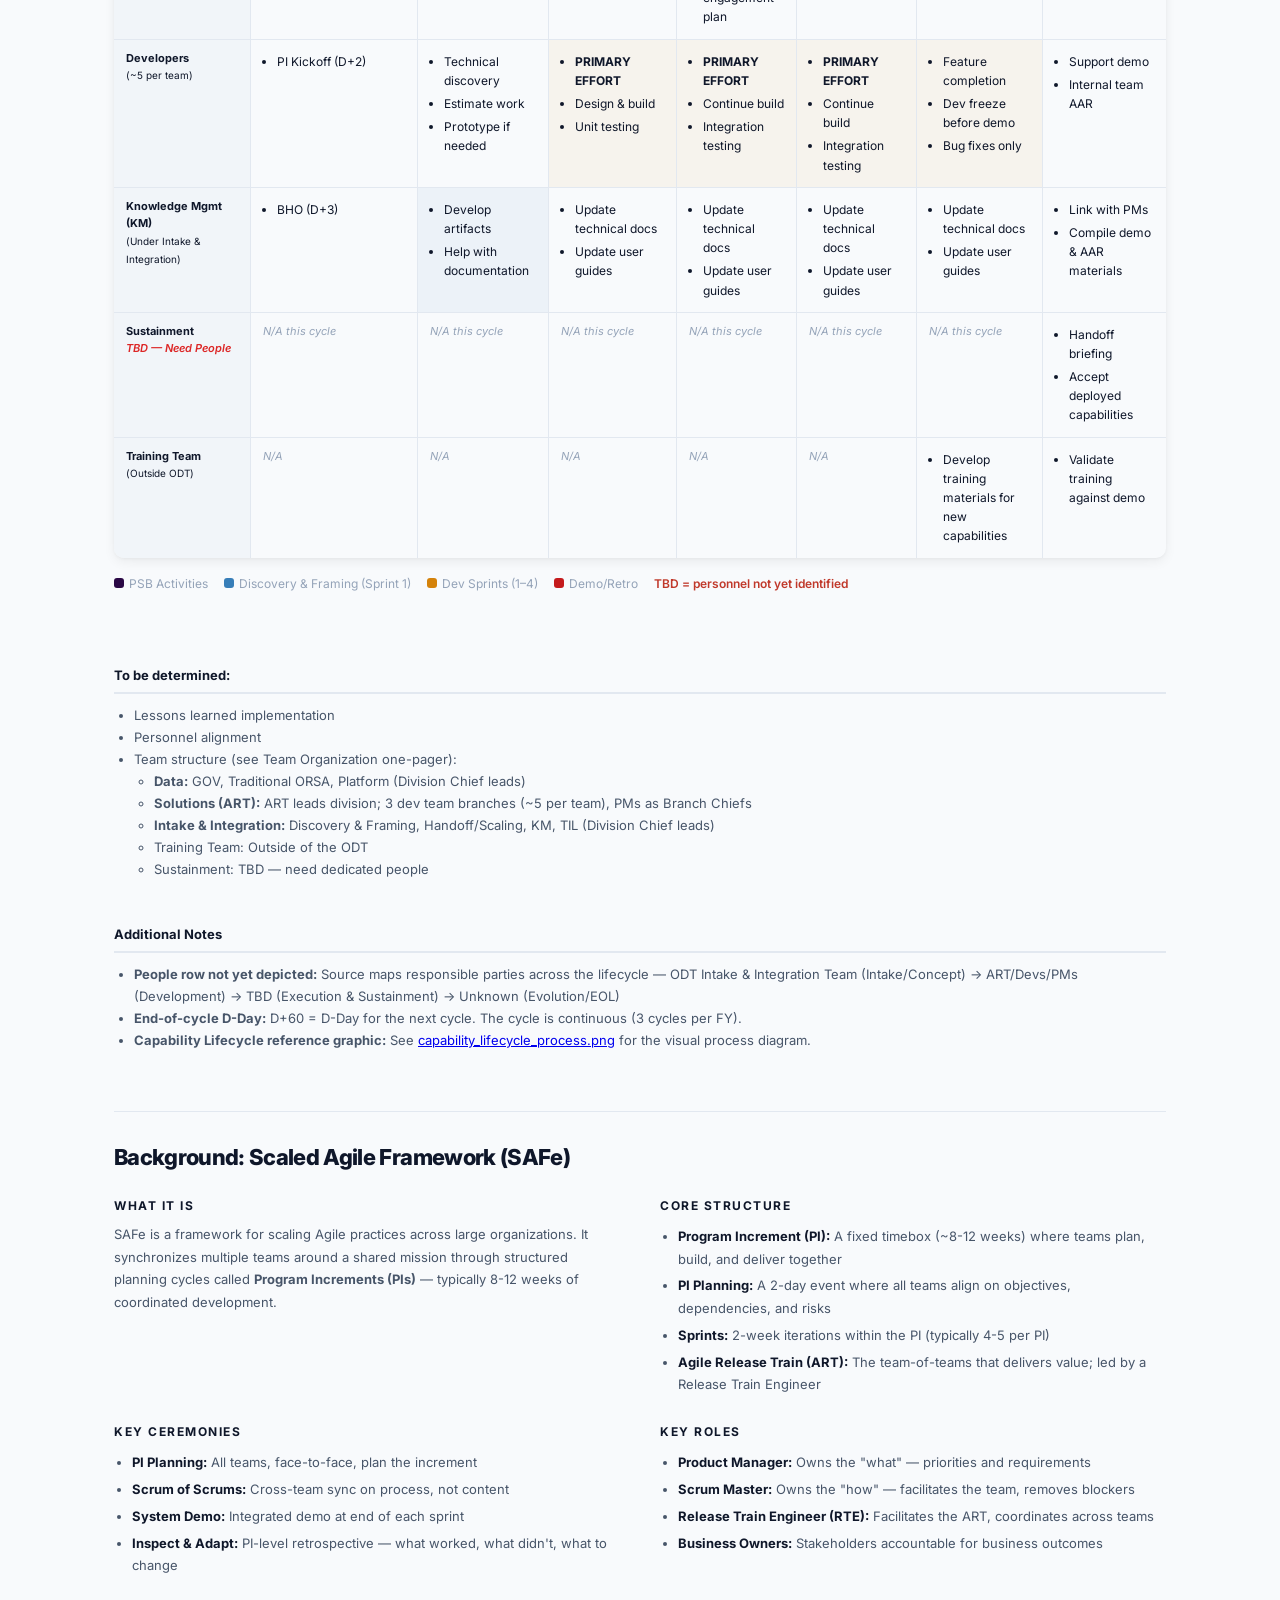
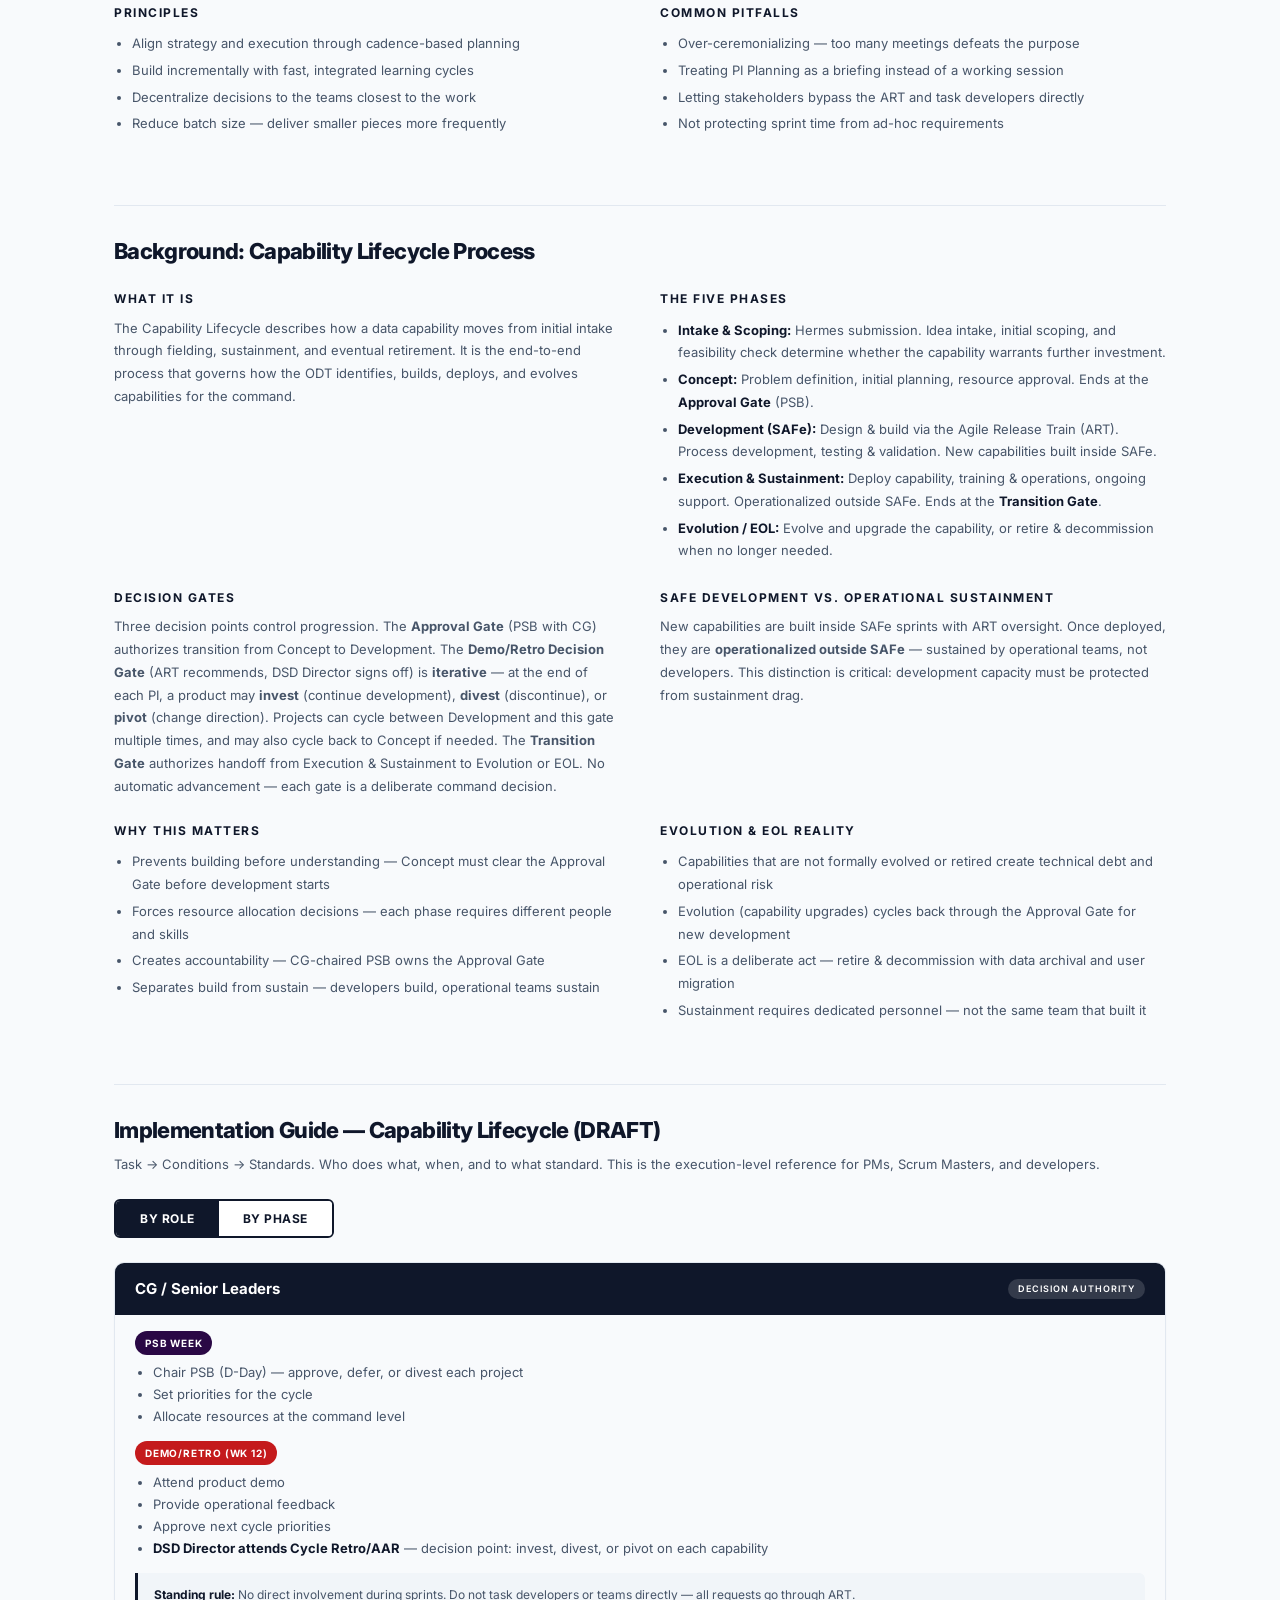
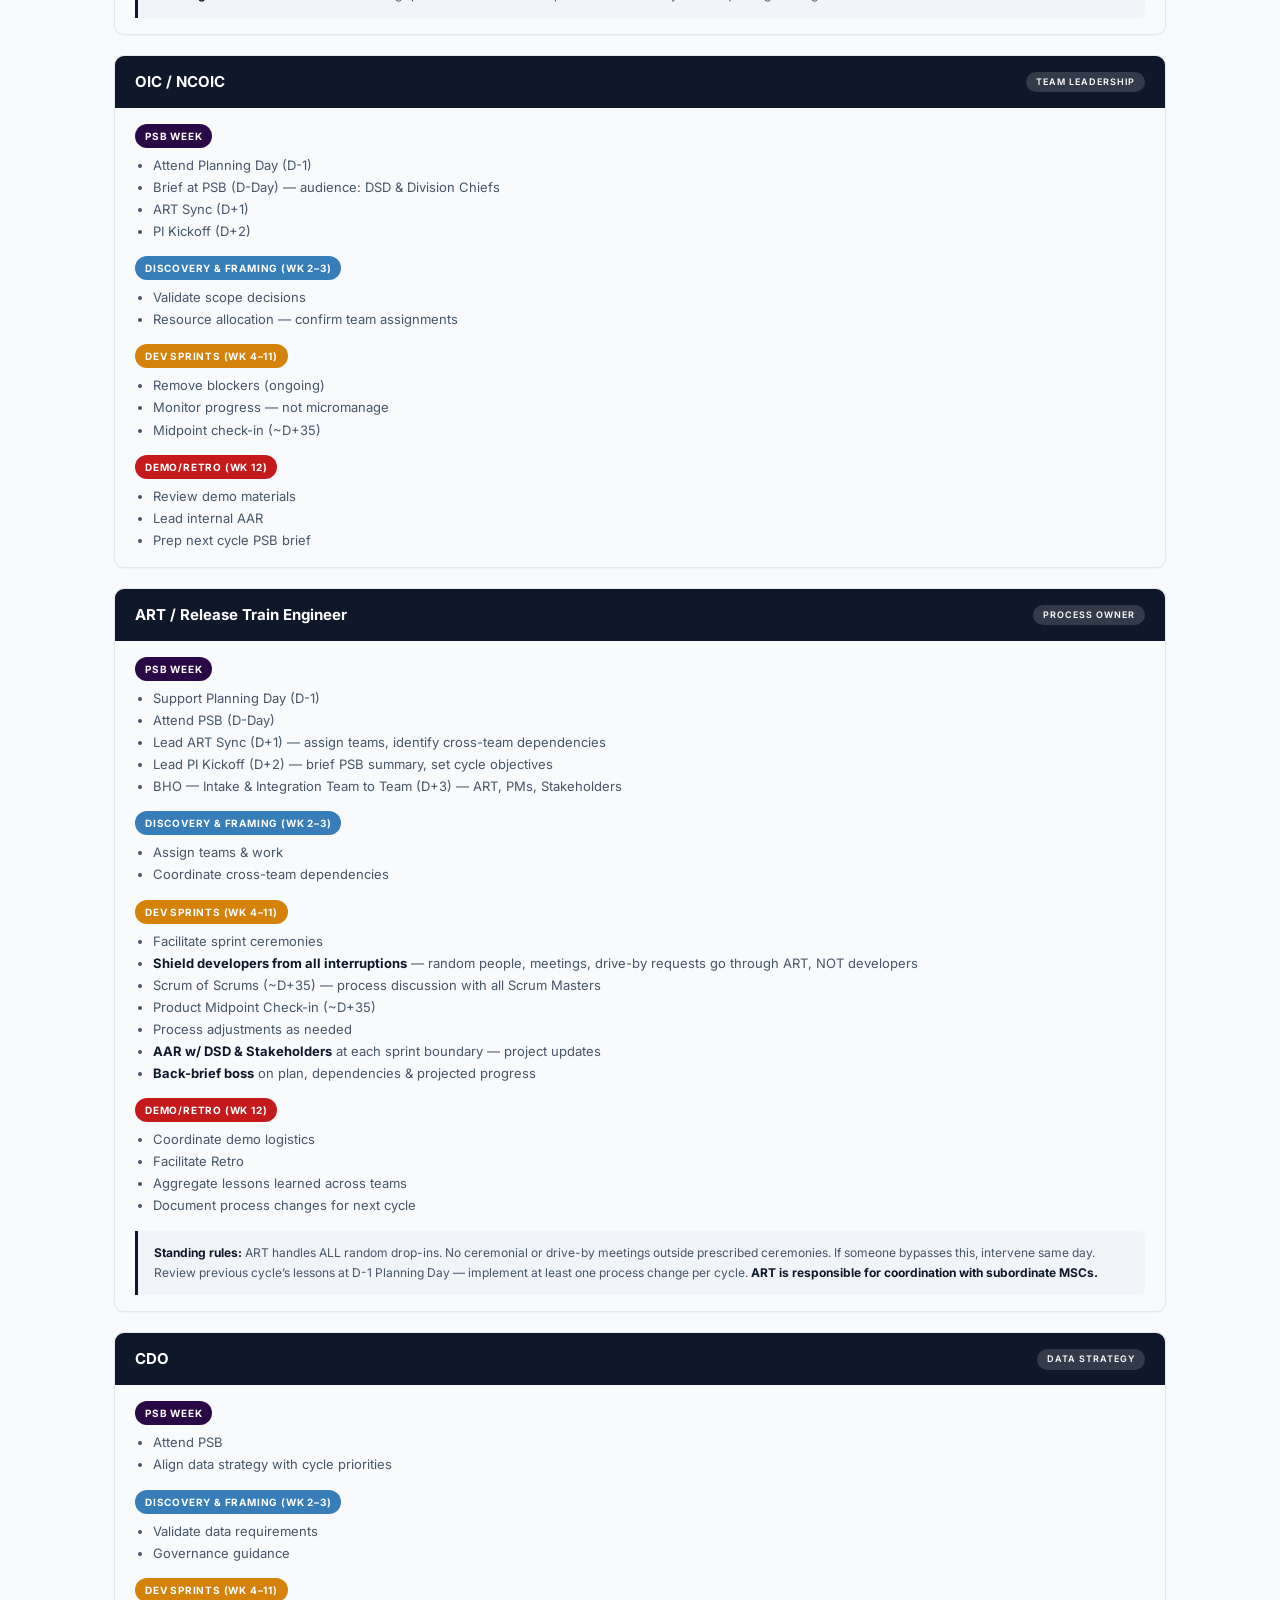
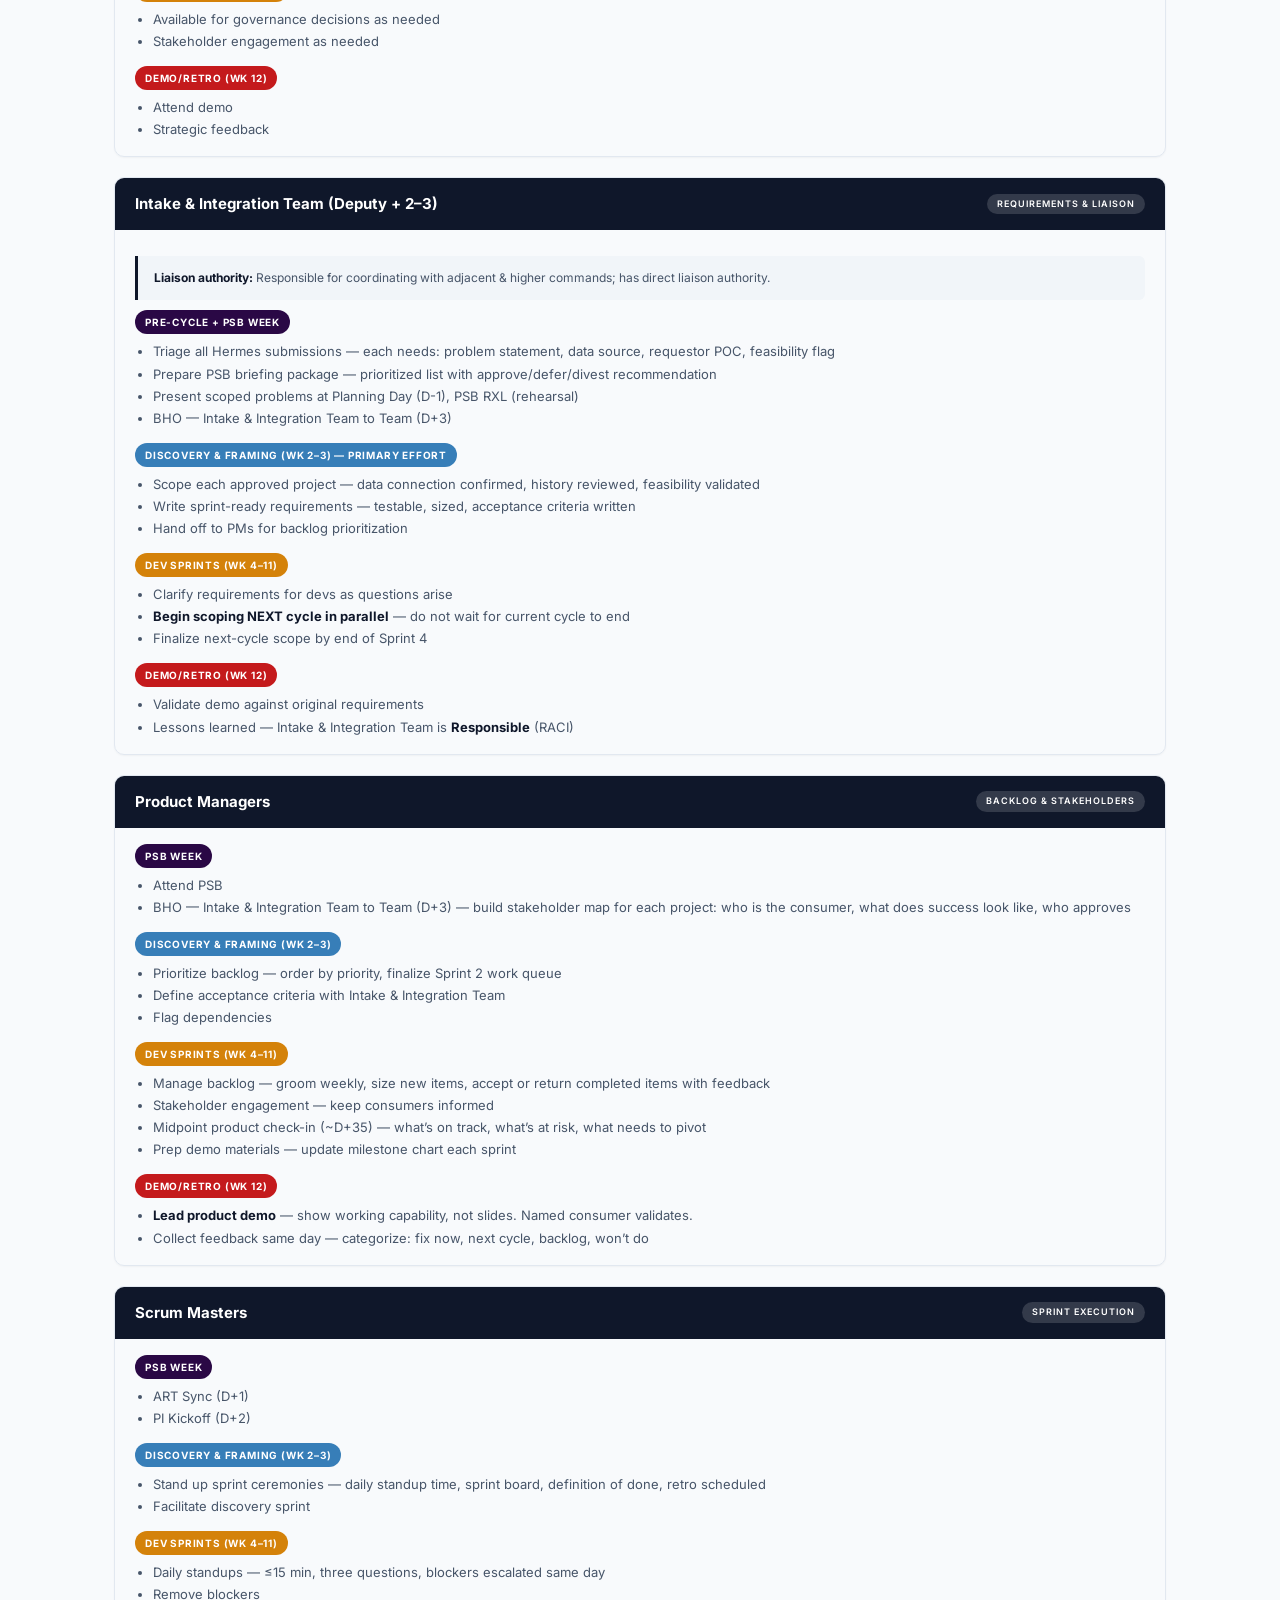
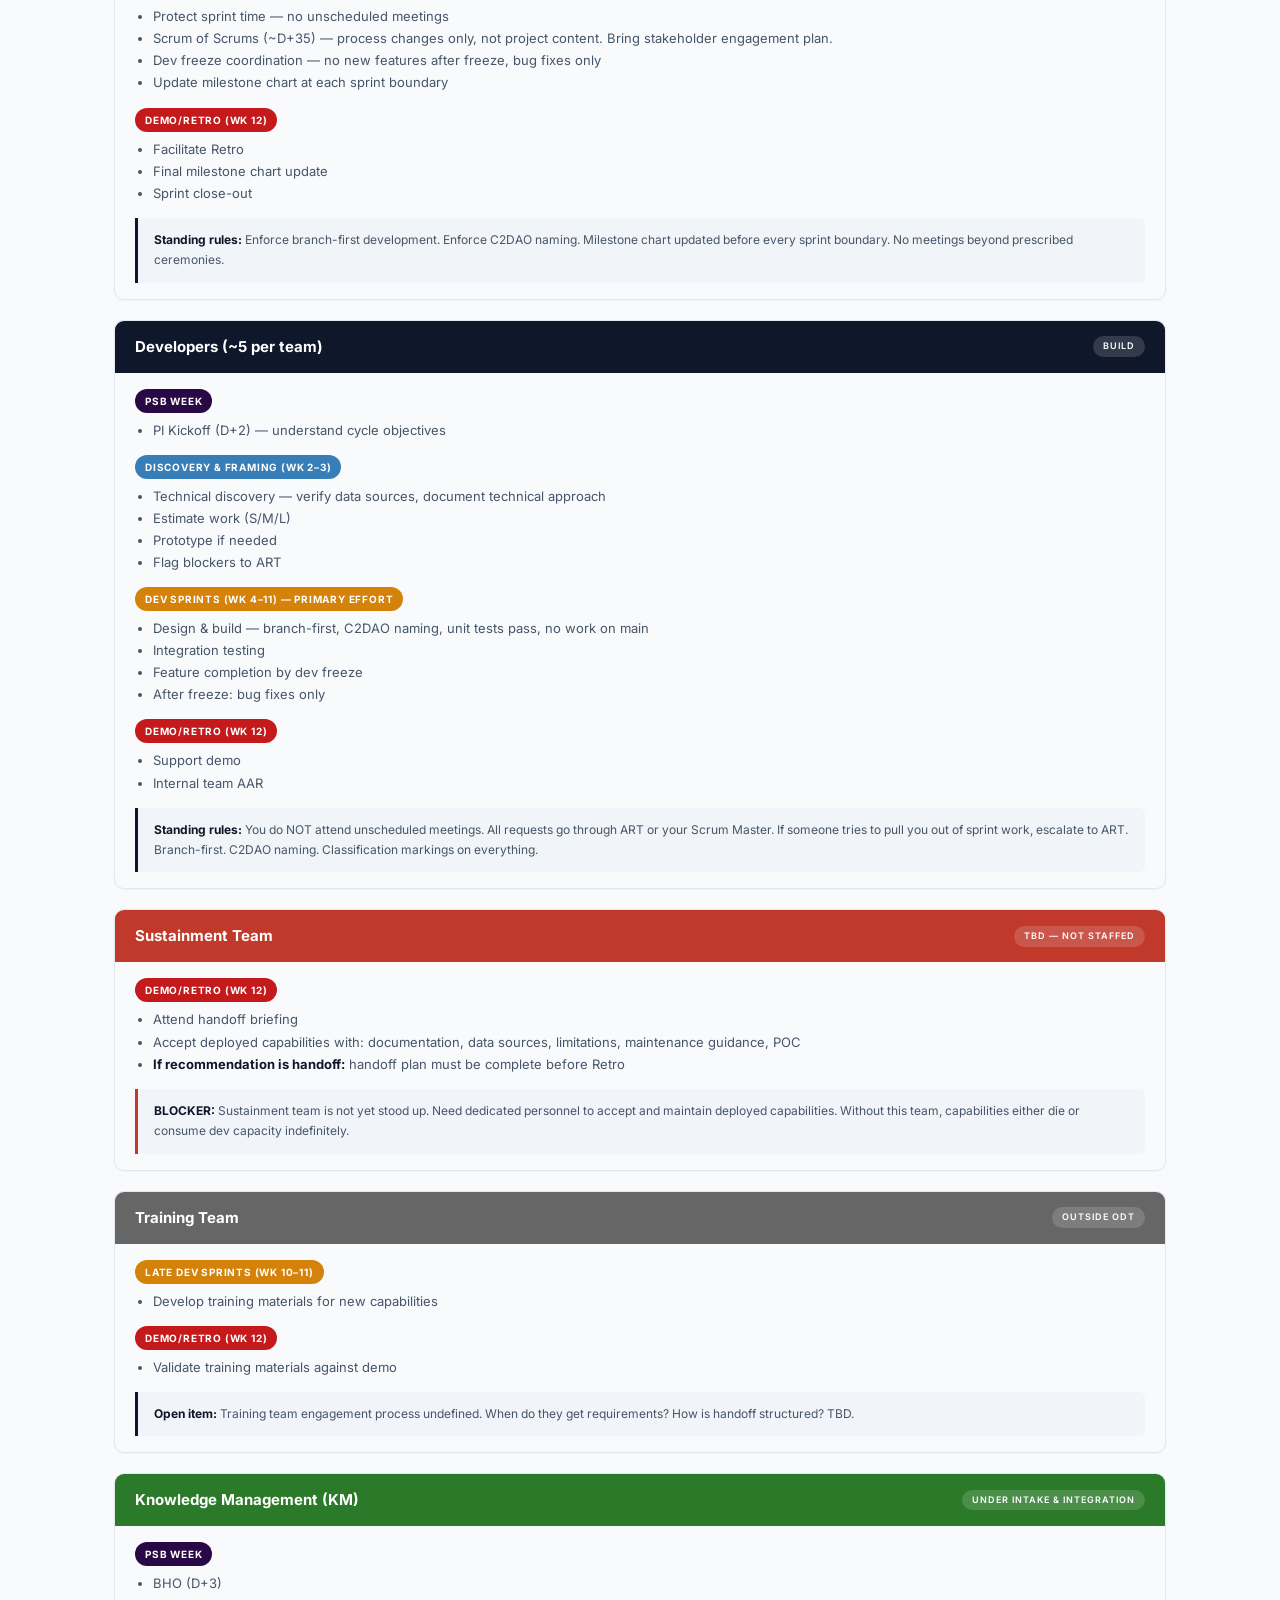
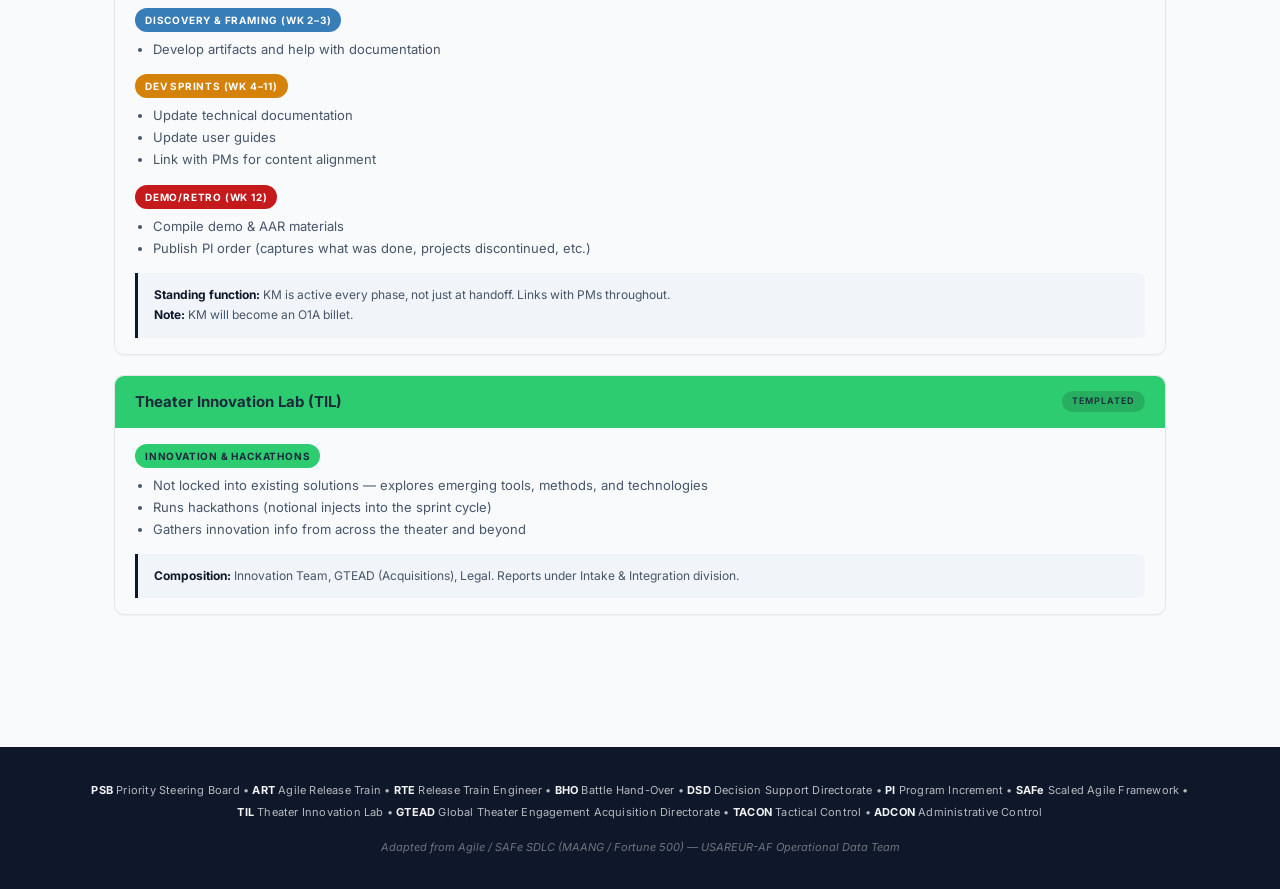
==== commit faaf836b: "feat: initialize documentation site for capability lifecycle process with interactive pipeline and p" ====
--- a/docs/index.html
+++ b/docs/index.html
@@ -3,7 +3,7 @@
 <head>
 <meta charset="UTF-8">
 <meta name="viewport" content="width=device-width, initial-scale=1.0">
-<title>Capability Lifecycle — ODT Development Process</title>
+<title>Capability Lifecycle &mdash; ODT Development Process</title>
 <link rel="stylesheet" href="styles.css">
 <link rel="icon" type="image/jpeg" href="assets/HERMES_LOGO.jpg">
 <meta name="description" content="USAREUR-AF ODT Capability Lifecycle development process, SAFe framework implementation, and team organization guide.">
@@ -45,59 +45,69 @@
   <div class="section-label hermes">HERMES &mdash; Project Pipeline</div>
   <div class="pipeline" id="hermesPipeline">
     <div class="step p-submit">
-      <div class="circle-wrap">
-        <div class="circle">
-          <div class="icon">&#x1F4E5;</div>
-          <div class="label">Submit</div>
-        </div>
-      </div>
-      <div class="step-desc">Open to anyone in the command</div>
-      <div class="step-drawer" id="drawer-submit"><div class="step-drawer-inner"><h4>Submit</h4><ul><li>Open to anyone in the command</li><li>Submit an idea, problem, or need via HERMES portal</li><li>No formal requirements needed at this stage</li></ul><div class="drawer-owner">👤 Owner: Anyone in USAREUR-AF</div></div></div>
+      <button class="step-trigger" type="button">
+        <div class="circle-wrap">
+          <div class="circle">
+            <div class="icon">&#x1F4E5;</div>
+            <div class="label">Submit</div>
+          </div>
+        </div>
+        <div class="step-desc">Open to anyone in the command</div>
+      </button>
+      <div class="step-drawer" id="drawer-submit"><div class="step-drawer-inner"><h4>Submit</h4><ul><li>Open to anyone in the command</li><li>Submit an idea, problem, or need via HERMES portal</li><li>No formal requirements needed at this stage</li></ul><div class="drawer-owner">&#128100; Owner: Anyone in USAREUR-AF</div></div></div>
     </div>
     <div class="connector"></div>
     <div class="step p-scope">
-      <div class="circle-wrap">
-        <div class="circle">
-          <div class="icon">&#x1F50D;</div>
-          <div class="label">Scope &amp; Review</div>
-        </div>
-      </div>
-      <div class="step-desc">Data connection &amp; history reviewed</div>
-      <div class="step-drawer" id="drawer-scope"><div class="step-drawer-inner"><h4>Scope &amp; Review</h4><ul><li>Data connection &amp; history reviewed</li><li>Feasibility assessment conducted</li><li>Similar existing solutions checked</li><li>Sprint-ready requirements drafted</li></ul><div class="drawer-owner">👤 Owner: Intake &amp; Integration Team</div></div></div>
+      <button class="step-trigger" type="button">
+        <div class="circle-wrap">
+          <div class="circle">
+            <div class="icon">&#x1F50D;</div>
+            <div class="label">Scope &amp; Review</div>
+          </div>
+        </div>
+        <div class="step-desc">Data connection &amp; history reviewed</div>
+      </button>
+      <div class="step-drawer" id="drawer-scope"><div class="step-drawer-inner"><h4>Scope &amp; Review</h4><ul><li>Data connection &amp; history reviewed</li><li>Feasibility assessment conducted</li><li>Similar existing solutions checked</li><li>Sprint-ready requirements drafted</li></ul><div class="drawer-owner">&#128100; Owner: Intake &amp; Integration Team</div></div></div>
     </div>
     <div class="connector"></div>
     <div class="step p-priority">
-      <div class="circle-wrap">
-        <div class="circle">
-          <div class="icon" style="font-size:22px; letter-spacing:2px;">&#x2605;&#x2605;&#x2605;&#x2605;</div>
-          <div class="label">CG Prioritize</div>
-        </div>
-      </div>
-      <div class="step-desc">Steering board decision gate</div>
-      <div class="step-drawer" id="drawer-priority"><div class="step-drawer-inner"><h4>CG Prioritize</h4><ul><li>Steering board decision gate</li><li>Projects ranked by strategic value</li><li>Resources allocated per priority</li><li>GO/NO-GO decision documented</li></ul><div class="drawer-owner">👤 Owner: CG / DSD Lead</div></div></div>
+      <button class="step-trigger" type="button">
+        <div class="circle-wrap">
+          <div class="circle">
+            <div class="icon" style="font-size:22px; letter-spacing:2px;">&#x2605;&#x2605;&#x2605;&#x2605;</div>
+            <div class="label">CG Prioritize</div>
+          </div>
+        </div>
+        <div class="step-desc">Steering board decision gate</div>
+      </button>
+      <div class="step-drawer" id="drawer-priority"><div class="step-drawer-inner"><h4>CG Prioritize</h4><ul><li>Steering board decision gate</li><li>Projects ranked by strategic value</li><li>Resources allocated per priority</li><li>GO/NO-GO decision documented</li></ul><div class="drawer-owner">&#128100; Owner: CG / DSD Lead</div></div></div>
     </div>
     <div class="connector"></div>
     <div class="step p-execute">
-      <div class="circle-wrap">
-        <div class="circle">
-          <div class="icon">&#x1F6E0;&#xFE0F;</div>
-          <div class="label">Execute</div>
-        </div>
-      </div>
-      <div class="step-desc">Product development (SAFe)</div>
-      <div class="step-drawer" id="drawer-execute"><div class="step-drawer-inner"><h4>Execute (SAFe)</h4><ul><li>Product development via SAFe sprints</li><li>Discovery &amp; Framing → 4 Dev Sprints → Demo</li><li>12-week (60 working day) cycles</li><li>3 cycles per fiscal year</li></ul><div class="drawer-owner">👤 Owner: ART / Dev Teams / PMs</div></div></div>
+      <button class="step-trigger" type="button">
+        <div class="circle-wrap">
+          <div class="circle">
+            <div class="icon">&#x1F6E0;&#xFE0F;</div>
+            <div class="label">Execute</div>
+          </div>
+        </div>
+        <div class="step-desc">Product development (SAFe)</div>
+      </button>
+      <div class="step-drawer" id="drawer-execute"><div class="step-drawer-inner"><h4>Execute (SAFe)</h4><ul><li>Product development via SAFe sprints</li><li>Discovery &amp; Framing &rarr; 4 Dev Sprints &rarr; Demo</li><li>12-week (60 working day) cycles</li><li>3 cycles per fiscal year</li></ul><div class="drawer-owner">&#128100; Owner: ART / Dev Teams / PMs</div></div></div>
     </div>
     <div class="connector"></div>
     <div class="step p-scale not-yet">
-      <div class="circle-wrap">
-        <div class="circle">
-          <div class="icon">&#x1F680;</div>
-          <div class="label">Scale &amp; Sustain</div>
-        </div>
-      </div>
-      <div class="step-desc">Enterprise rollout &amp; maintenance</div>
-      <div class="step-drawer" id="drawer-scale"><div class="step-drawer-inner"><h4>Scale &amp; Sustain</h4><ul><li>Enterprise rollout &amp; maintenance</li><li>Training team develops materials</li><li>Sustainment team accepts capability</li><li><em>Not Yet Active — need people</em></li></ul><div class="drawer-owner">👤 Owner: Sustainment Team (TBD)</div></div></div>
-      <div class="not-yet-badge">Not Yet Active</div>
+      <button class="step-trigger" type="button">
+        <div class="circle-wrap">
+          <div class="circle">
+            <div class="icon">&#x1F680;</div>
+            <div class="label">Scale &amp; Sustain</div>
+          </div>
+        </div>
+        <div class="step-desc">Enterprise rollout &amp; maintenance</div>
+        <div class="not-yet-badge">Not Yet Active</div>
+      </button>
+      <div class="step-drawer" id="drawer-scale"><div class="step-drawer-inner"><h4>Scale &amp; Sustain</h4><ul><li>Enterprise rollout &amp; maintenance</li><li>Training team develops materials</li><li>Sustainment team accepts capability</li><li><em>Not Yet Active &mdash; need people</em></li></ul><div class="drawer-owner">&#128100; Owner: Sustainment Team (TBD)</div></div></div>
     </div>
   </div>
 </div>
@@ -121,61 +131,71 @@
   <a href="capability_lifecycle_process.html" style="text-decoration:none;"><div class="section-label sdlc" style="cursor:pointer;">Capability Lifecycle &mdash; Process Phases &#x25B6;</div></a>
   <div class="pipeline" id="sdlcPipeline">
     <div class="step s-intake">
-      <div class="circle-wrap">
-        <div class="circle">
-          <div class="icon">&#x1F4CB;</div>
-          <div class="label">Intake &amp; Scoping</div>
-        </div>
-      </div>
-      <div class="step-desc">Hermes submission, idea intake, initial scoping, feasibility check</div>
-      <div class="step-drawer" id="drawer-intake"><div class="step-drawer-inner"><h4>Intake &amp; Scoping</h4><ul><li>HERMES submission received</li><li>Initial scoping &amp; feasibility check</li><li>Data connections reviewed</li><li>Problem statement refined</li></ul><div class="drawer-owner">👤 Owner: Intake &amp; Integration Team</div></div></div>
+      <button class="step-trigger" type="button">
+        <div class="circle-wrap">
+          <div class="circle">
+            <div class="icon">&#x1F4CB;</div>
+            <div class="label">Intake &amp; Scoping</div>
+          </div>
+        </div>
+        <div class="step-desc">Hermes submission, idea intake, initial scoping, feasibility check</div>
+      </button>
+      <div class="step-drawer" id="drawer-intake"><div class="step-drawer-inner"><h4>Intake &amp; Scoping</h4><ul><li>HERMES submission received</li><li>Initial scoping &amp; feasibility check</li><li>Data connections reviewed</li><li>Problem statement refined</li></ul><div class="drawer-owner">&#128100; Owner: Intake &amp; Integration Team</div></div></div>
     </div>
     <div class="connector"></div>
     <div class="step s-concept partial">
-      <div class="circle-wrap">
-        <div class="circle">
-          <div class="icon">&#x1F4A1;</div>
-          <div class="label">Concept</div>
-        </div>
-      </div>
-      <div class="step-desc">Problem definition, initial planning, resource approval</div>
-      <div class="partial-badge">Not Fully Active</div>
-      <div class="step-drawer" id="drawer-concept"><div class="step-drawer-inner"><h4>Concept</h4><ul><li>Problem definition finalized</li><li>Initial planning &amp; resource approval</li><li>Technical approach selected</li><li>Sprint-ready requirements written</li></ul><div class="drawer-owner">👤 Owner: Intake &amp; Integration + CDO</div></div></div>
+      <button class="step-trigger" type="button">
+        <div class="circle-wrap">
+          <div class="circle">
+            <div class="icon">&#x1F4A1;</div>
+            <div class="label">Concept</div>
+          </div>
+        </div>
+        <div class="step-desc">Problem definition, initial planning, resource approval</div>
+        <div class="partial-badge">Not Fully Active</div>
+      </button>
+      <div class="step-drawer" id="drawer-concept"><div class="step-drawer-inner"><h4>Concept</h4><ul><li>Problem definition finalized</li><li>Initial planning &amp; resource approval</li><li>Technical approach selected</li><li>Sprint-ready requirements written</li></ul><div class="drawer-owner">&#128100; Owner: Intake &amp; Integration + CDO</div></div></div>
     </div>
     <div class="connector"></div>
     <div class="step s-dev">
-      <div class="circle-wrap">
-        <div class="circle">
-          <div class="icon" style="filter:brightness(2);">&#x1F3D7;&#xFE0F;</div>
-          <div class="label">Development (SAFe)</div>
-        </div>
-      </div>
-      <div class="step-desc">Design &amp; build, process development, testing &amp; validation via ART</div>
-      <div class="step-drawer" id="drawer-dev"><div class="step-drawer-inner"><h4>Development (SAFe)</h4><ul><li>Design &amp; build via ART</li><li>Process development &amp; testing</li><li>Validation via sprint demos</li><li>12-week PI cycles, 4 dev sprints</li></ul><div class="drawer-owner">👤 Owner: ART / Solutions Division</div></div></div>
+      <button class="step-trigger" type="button">
+        <div class="circle-wrap">
+          <div class="circle">
+            <div class="icon" style="filter:brightness(2);">&#x1F3D7;&#xFE0F;</div>
+            <div class="label">Development (SAFe)</div>
+          </div>
+        </div>
+        <div class="step-desc">Design &amp; build, process development, testing &amp; validation via ART</div>
+      </button>
+      <div class="step-drawer" id="drawer-dev"><div class="step-drawer-inner"><h4>Development (SAFe)</h4><ul><li>Design &amp; build via ART</li><li>Process development &amp; testing</li><li>Validation via sprint demos</li><li>12-week PI cycles, 4 dev sprints</li></ul><div class="drawer-owner">&#128100; Owner: ART / Solutions Division</div></div></div>
     </div>
     <div class="connector"></div>
     <div class="step s-execsust not-yet">
-      <div class="circle-wrap">
-        <div class="circle">
-          <div class="icon">&#x2699;&#xFE0F;</div>
-          <div class="label">Execution &amp; Sustainment</div>
-        </div>
-      </div>
-      <div class="step-desc">Deploy capability, training &amp; operations, ongoing support</div>
-      <div class="not-yet-badge">Not Yet Active</div>
-      <div class="step-drawer" id="drawer-execsust"><div class="step-drawer-inner"><h4>Execution &amp; Sustainment</h4><ul><li>Deploy capability to end users</li><li>Training &amp; operations handoff</li><li>Ongoing support &amp; monitoring</li><li><em>Not Yet Active</em></li></ul><div class="drawer-owner">👤 Owner: Sustainment Team (TBD)</div></div></div>
+      <button class="step-trigger" type="button">
+        <div class="circle-wrap">
+          <div class="circle">
+            <div class="icon">&#x2699;&#xFE0F;</div>
+            <div class="label">Execution &amp; Sustainment</div>
+          </div>
+        </div>
+        <div class="step-desc">Deploy capability, training &amp; operations, ongoing support</div>
+        <div class="not-yet-badge">Not Yet Active</div>
+      </button>
+      <div class="step-drawer" id="drawer-execsust"><div class="step-drawer-inner"><h4>Execution &amp; Sustainment</h4><ul><li>Deploy capability to end users</li><li>Training &amp; operations handoff</li><li>Ongoing support &amp; monitoring</li><li><em>Not Yet Active</em></li></ul><div class="drawer-owner">&#128100; Owner: Sustainment Team (TBD)</div></div></div>
     </div>
     <div class="connector"></div>
     <div class="step s-eol not-yet">
-      <div class="circle-wrap">
-        <div class="circle">
-          <div class="icon">&#x1F504;</div>
-          <div class="label">Evolution / EOL</div>
-        </div>
-      </div>
-      <div class="step-desc">Evolve, capability upgrades, or retire &amp; decommission</div>
-      <div class="not-yet-badge">Not Yet Active</div>
-      <div class="step-drawer" id="drawer-eol"><div class="step-drawer-inner"><h4>Evolution / EOL</h4><ul><li>Evolve capability with upgrades</li><li>Assess continued value</li><li>Retire &amp; decommission if needed</li><li><em>Not Yet Active</em></li></ul><div class="drawer-owner">👤 Owner: TBD</div></div></div>
+      <button class="step-trigger" type="button">
+        <div class="circle-wrap">
+          <div class="circle">
+            <div class="icon">&#x1F504;</div>
+            <div class="label">Evolution / EOL</div>
+          </div>
+        </div>
+        <div class="step-desc">Evolve, capability upgrades, or retire &amp; decommission</div>
+        <div class="not-yet-badge">Not Yet Active</div>
+      </button>
+      <div class="step-drawer" id="drawer-eol"><div class="step-drawer-inner"><h4>Evolution / EOL</h4><ul><li>Evolve capability with upgrades</li><li>Assess continued value</li><li>Retire &amp; decommission if needed</li><li><em>Not Yet Active</em></li></ul><div class="drawer-owner">&#128100; Owner: TBD</div></div></div>
     </div>
   </div>
   <!-- Iterative cycle arrow: dashed curved arrow from Exec/Sustain back to Concept -->
@@ -226,12 +246,12 @@
     <div class="d-sprint-zone">
       <div class="d-day-label" style="text-align:center; margin-bottom:2px; margin-top:-4px;">D+5 &rarr; D+60</div>
       <div class="sprint-bar">
-        <div class="sprint-block sb1" style="flex:2;">Discovery &amp; Framing<span class="sp-sub">Weeks 2&ndash;3</span></div>
-        <div class="sprint-block sb-dev" style="flex:2;">Dev Sprint 1<span class="sp-sub">Weeks 4&ndash;5</span></div>
-        <div class="sprint-block sb-dev" style="flex:2;">Dev Sprint 2<span class="sp-sub">Weeks 6&ndash;7</span></div>
-        <div class="sprint-block sb-dev" style="flex:2;">Dev Sprint 3<span class="sp-sub">Weeks 8&ndash;9</span></div>
-        <div class="sprint-block sb-dev" style="flex:2;">Dev Sprint 4<span class="sp-sub">Weeks 10&ndash;11</span></div>
-        <div class="sprint-block sb4" style="flex:1;">Demo/Retro<span class="sp-sub">Week 12</span></div>
+        <button class="sprint-block sb1" type="button" style="flex:2;">Discovery &amp; Framing<span class="sp-sub">Weeks 2&ndash;3</span></button>
+        <button class="sprint-block sb-dev" type="button" style="flex:2;">Dev Sprint 1<span class="sp-sub">Weeks 4&ndash;5</span></button>
+        <button class="sprint-block sb-dev" type="button" style="flex:2;">Dev Sprint 2<span class="sp-sub">Weeks 6&ndash;7</span></button>
+        <button class="sprint-block sb-dev" type="button" style="flex:2;">Dev Sprint 3<span class="sp-sub">Weeks 8&ndash;9</span></button>
+        <button class="sprint-block sb-dev" type="button" style="flex:2;">Dev Sprint 4<span class="sp-sub">Weeks 10&ndash;11</span></button>
+        <button class="sprint-block sb4" type="button" style="flex:1;">Demo/Retro<span class="sp-sub">Week 12</span></button>
         <!-- Midpoint triangle — between Dev Sprint 2 and Dev Sprint 3 -->
         <div class="midpoint-diamond" style="left:54.5%;">
           <div style="width:0;height:0;border-left:16px solid transparent;border-right:16px solid transparent;border-top:28px solid #2A0845;margin:0 auto;filter:drop-shadow(0 2px 6px rgba(0,0,0,0.3));"></div>
@@ -253,11 +273,11 @@
       <div class="sprint-detail-inner">
         <h4 id="sprintDetailTitle">Select a sprint block above</h4>
         <div class="sprint-detail-col" id="sprintMeetings">
-          <h5>📋 Meetings</h5>
+          <h5>&#128203; Meetings</h5>
           <ul id="sprintMeetingsList"><li>Click a sprint to see details</li></ul>
         </div>
         <div class="sprint-detail-col" id="sprintDeliverables">
-          <h5>📦 Deliverables</h5>
+          <h5>&#128230; Deliverables</h5>
           <ul id="sprintDeliverablesList"><li>Click a sprint to see details</li></ul>
         </div>
       </div>
@@ -748,7 +768,7 @@
   <ul>
     <li><strong>People row not yet depicted:</strong> Source maps responsible parties across the lifecycle &mdash; ODT Intake &amp; Integration Team (Intake/Concept) &rarr; ART/Devs/PMs (Development) &rarr; TBD (Execution &amp; Sustainment) &rarr; Unknown (Evolution/EOL)</li>
     <li><strong>End-of-cycle D-Day:</strong> D+60 = D-Day for the next cycle. The cycle is continuous (3 cycles per FY).</li>
-    <li><strong>Capability Lifecycle reference graphic:</strong> See <a href="assets/capability_lifecycle_process.png" target="_blank">capability_lifecycle_process.png</a> for the visual process diagram.</li>
+    <li><strong>Capability Lifecycle reference graphic:</strong> See <a href="assets/capability_lifecycle_process.png" target="_blank" rel="noopener noreferrer">capability_lifecycle_process.png</a> for the visual process diagram.</li>
   </ul>
 </div>
 
@@ -761,7 +781,7 @@
   <div class="onepager-grid">
     <div>
       <h4>What It Is</h4>
-      <p>SAFe is a framework for scaling Agile practices across large organizations. It synchronizes multiple teams around a shared mission through structured planning cycles called <strong>Program Increments (PIs)</strong> — typically 8-12 weeks of coordinated development.</p>
+      <p>SAFe is a framework for scaling Agile practices across large organizations. It synchronizes multiple teams around a shared mission through structured planning cycles called <strong>Program Increments (PIs)</strong> &mdash; typically 8-12 weeks of coordinated development.</p>
     </div>
     <div>
       <h4>Core Structure</h4>
@@ -778,14 +798,14 @@
         <li><strong>PI Planning:</strong> All teams, face-to-face, plan the increment</li>
         <li><strong>Scrum of Scrums:</strong> Cross-team sync on process, not content</li>
         <li><strong>System Demo:</strong> Integrated demo at end of each sprint</li>
-        <li><strong>Inspect &amp; Adapt:</strong> PI-level retrospective — what worked, what didn't, what to change</li>
+        <li><strong>Inspect &amp; Adapt:</strong> PI-level retrospective &mdash; what worked, what didn't, what to change</li>
       </ul>
     </div>
     <div>
       <h4>Key Roles</h4>
       <ul>
-        <li><strong>Product Manager:</strong> Owns the "what" — priorities and requirements</li>
-        <li><strong>Scrum Master:</strong> Owns the "how" — facilitates the team, removes blockers</li>
+        <li><strong>Product Manager:</strong> Owns the "what" &mdash; priorities and requirements</li>
+        <li><strong>Scrum Master:</strong> Owns the "how" &mdash; facilitates the team, removes blockers</li>
         <li><strong>Release Train Engineer (RTE):</strong> Facilitates the ART, coordinates across teams</li>
         <li><strong>Business Owners:</strong> Stakeholders accountable for business outcomes</li>
       </ul>
@@ -796,13 +816,13 @@
         <li>Align strategy and execution through cadence-based planning</li>
         <li>Build incrementally with fast, integrated learning cycles</li>
         <li>Decentralize decisions to the teams closest to the work</li>
-        <li>Reduce batch size — deliver smaller pieces more frequently</li>
+        <li>Reduce batch size &mdash; deliver smaller pieces more frequently</li>
       </ul>
     </div>
     <div>
       <h4>Common Pitfalls</h4>
       <ul>
-        <li>Over-ceremonializing — too many meetings defeats the purpose</li>
+        <li>Over-ceremonializing &mdash; too many meetings defeats the purpose</li>
         <li>Treating PI Planning as a briefing instead of a working session</li>
         <li>Letting stakeholders bypass the ART and task developers directly</li>
         <li>Not protecting sprint time from ad-hoc requirements</li>
--- a/docs/styles.css
+++ b/docs/styles.css
@@ -215,6 +215,19 @@
   position: relative;
   width: 170px;
 }
+.step-trigger {
+  width: 100%;
+  display: flex;
+  flex-direction: column;
+  align-items: center;
+  border: none;
+  background: transparent;
+  color: inherit;
+  font: inherit;
+  text-align: center;
+  padding: 0;
+  cursor: pointer;
+}
 .circle-wrap {
   width: 130px;
   height: 130px;
@@ -510,6 +523,9 @@
   font-size: 13px; font-weight: 700;
   color: #fff; line-height: 1.3;
   transition: filter 0.2s;
+  border: none;
+  font-family: inherit;
+  appearance: none;
 }
 .sprint-block:hover { filter: brightness(1.1); }
 .sprint-block .sp-sub {
@@ -1163,6 +1179,22 @@
 /* ═══════════════════════════════════════
    PRINT STYLES
    ═══════════════════════════════════════ */
+@media (prefers-reduced-motion: reduce) {
+  html { scroll-behavior: auto; }
+  *, *::before, *::after {
+    animation-duration: 0.01ms !important;
+    animation-iteration-count: 1 !important;
+    transition-duration: 0.01ms !important;
+  }
+  .fade-in {
+    opacity: 1 !important;
+    transform: none !important;
+  }
+  .phase-progress-dot.active {
+    animation: none;
+  }
+}
+
 @media print {
   .site-nav { display: none !important; }
   .scroll-nav { display: none !important; }
@@ -1435,7 +1467,7 @@
    ═══════════════════════════════════════ */
 
 /* ── 1. Pipeline Detail Drawers ── */
-.step { cursor: pointer; }
+.step-trigger { cursor: pointer; }
 .step-drawer {
   max-height: 0;
   overflow: hidden;
@@ -1559,7 +1591,7 @@
   gap: 6px;
 }
 .org-division-toggle .owb-title::after {
-  content: '▸';
+  content: '\25B8';
   font-size: 12px;
   transition: transform 0.3s;
   opacity: 0.5;
@@ -1793,7 +1825,7 @@
 }
 .accordion-body-inner li strong { color: var(--text-primary); }
 
-.step:focus-visible,
+.step-trigger:focus-visible,
 .sprint-block:focus-visible,
 .org-division-toggle:focus-visible,
 .accordion-header:focus-visible,
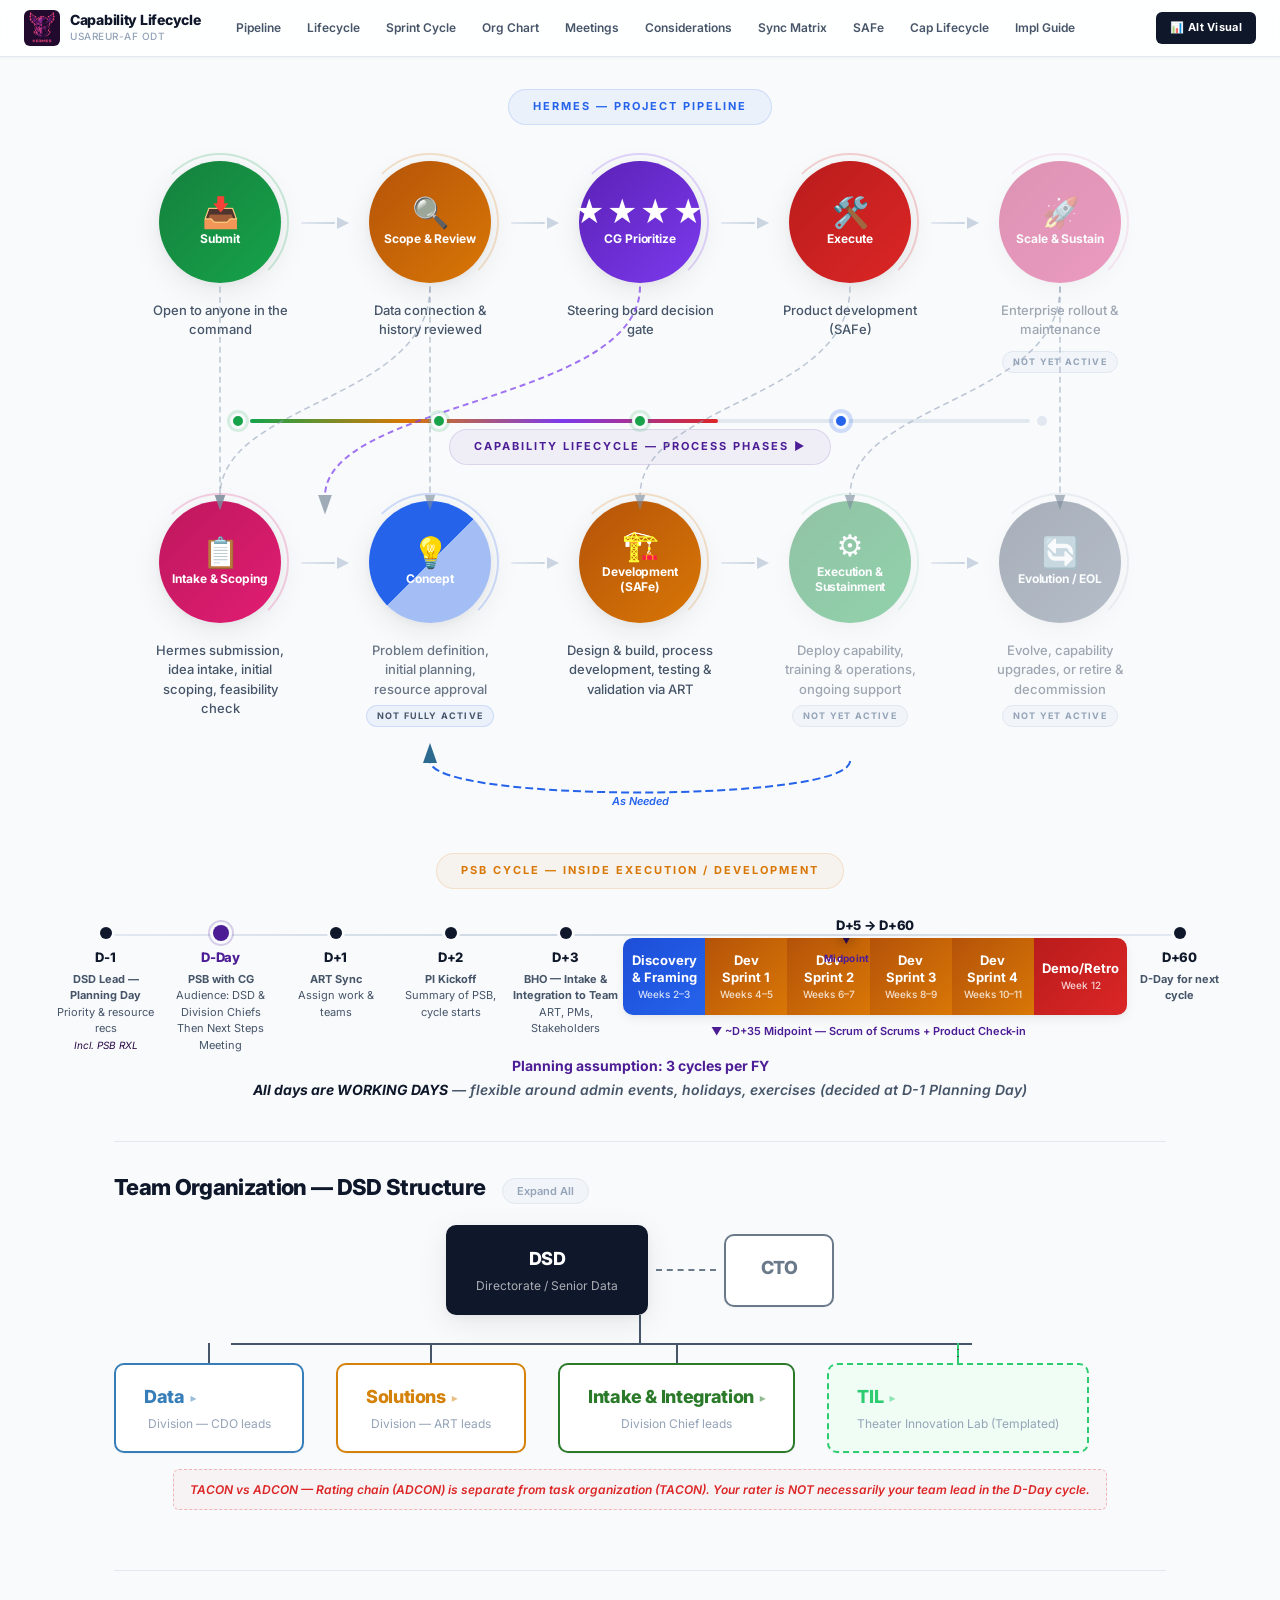
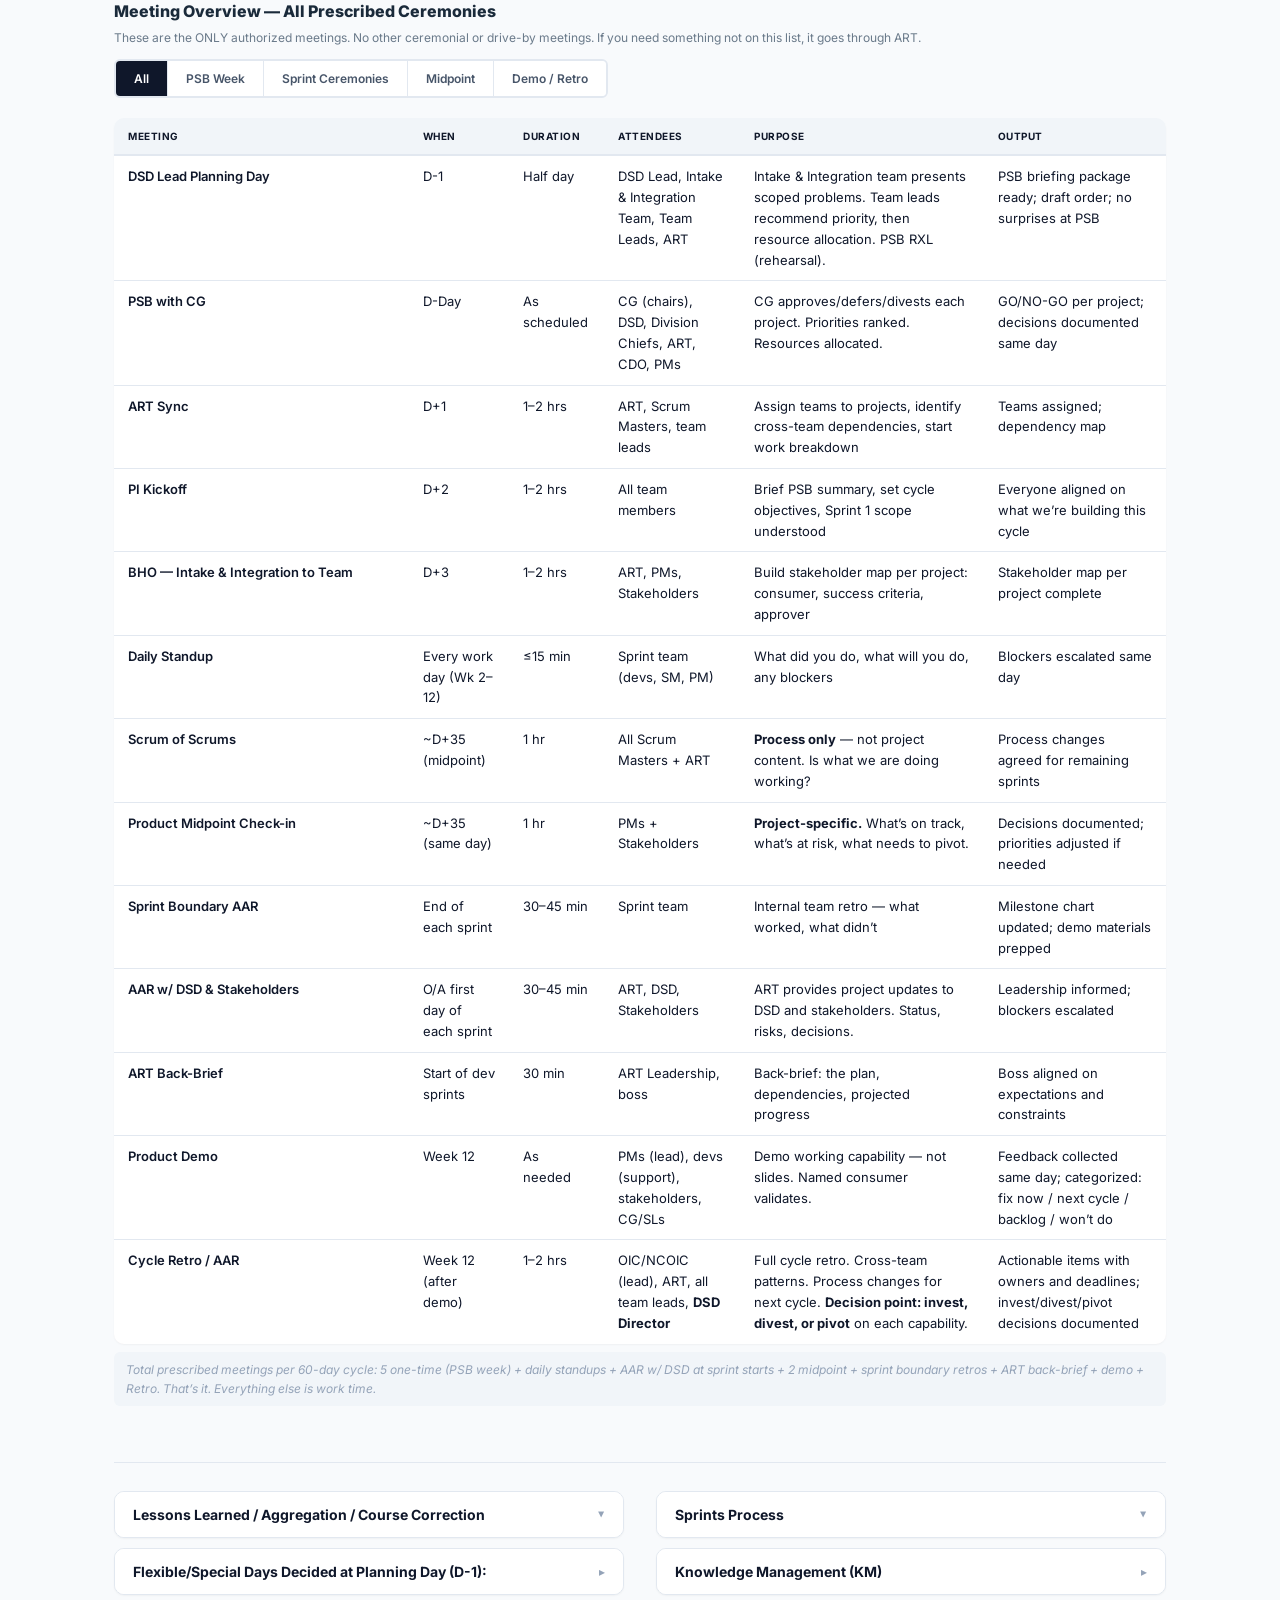
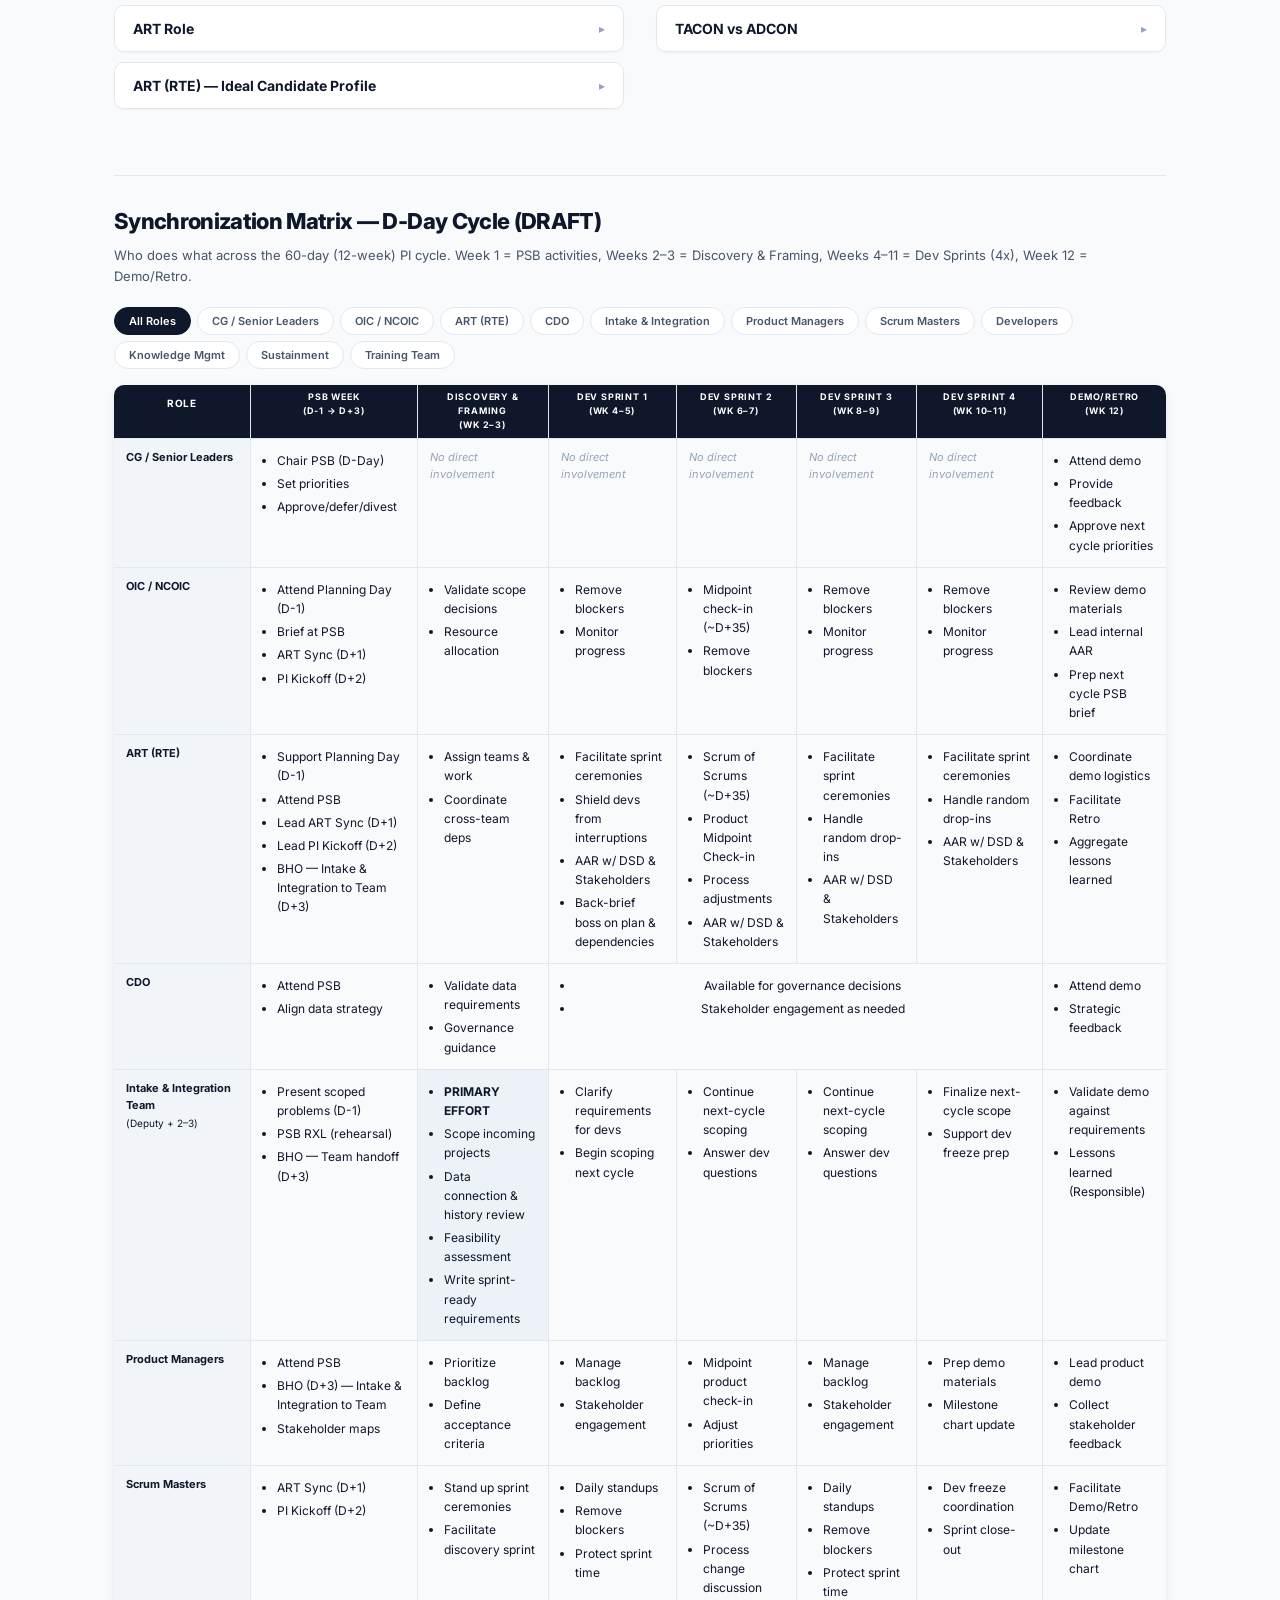
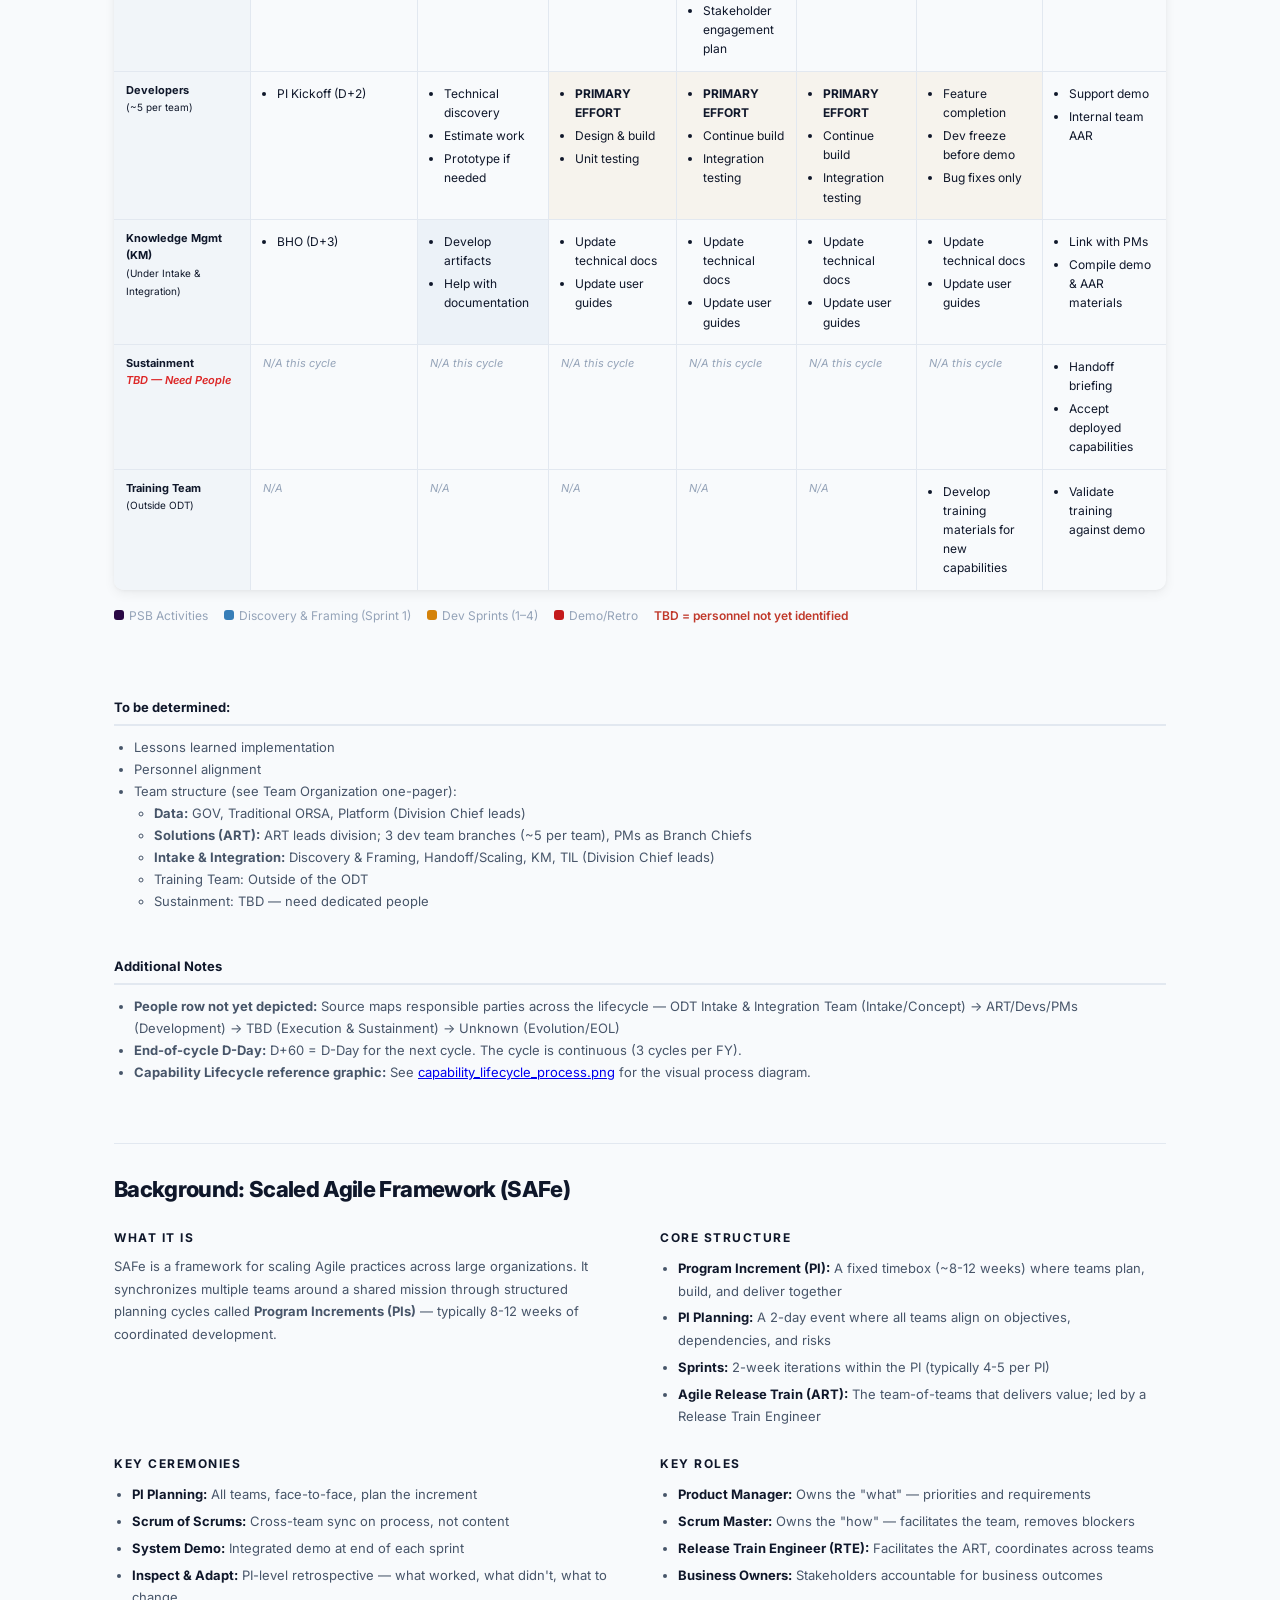
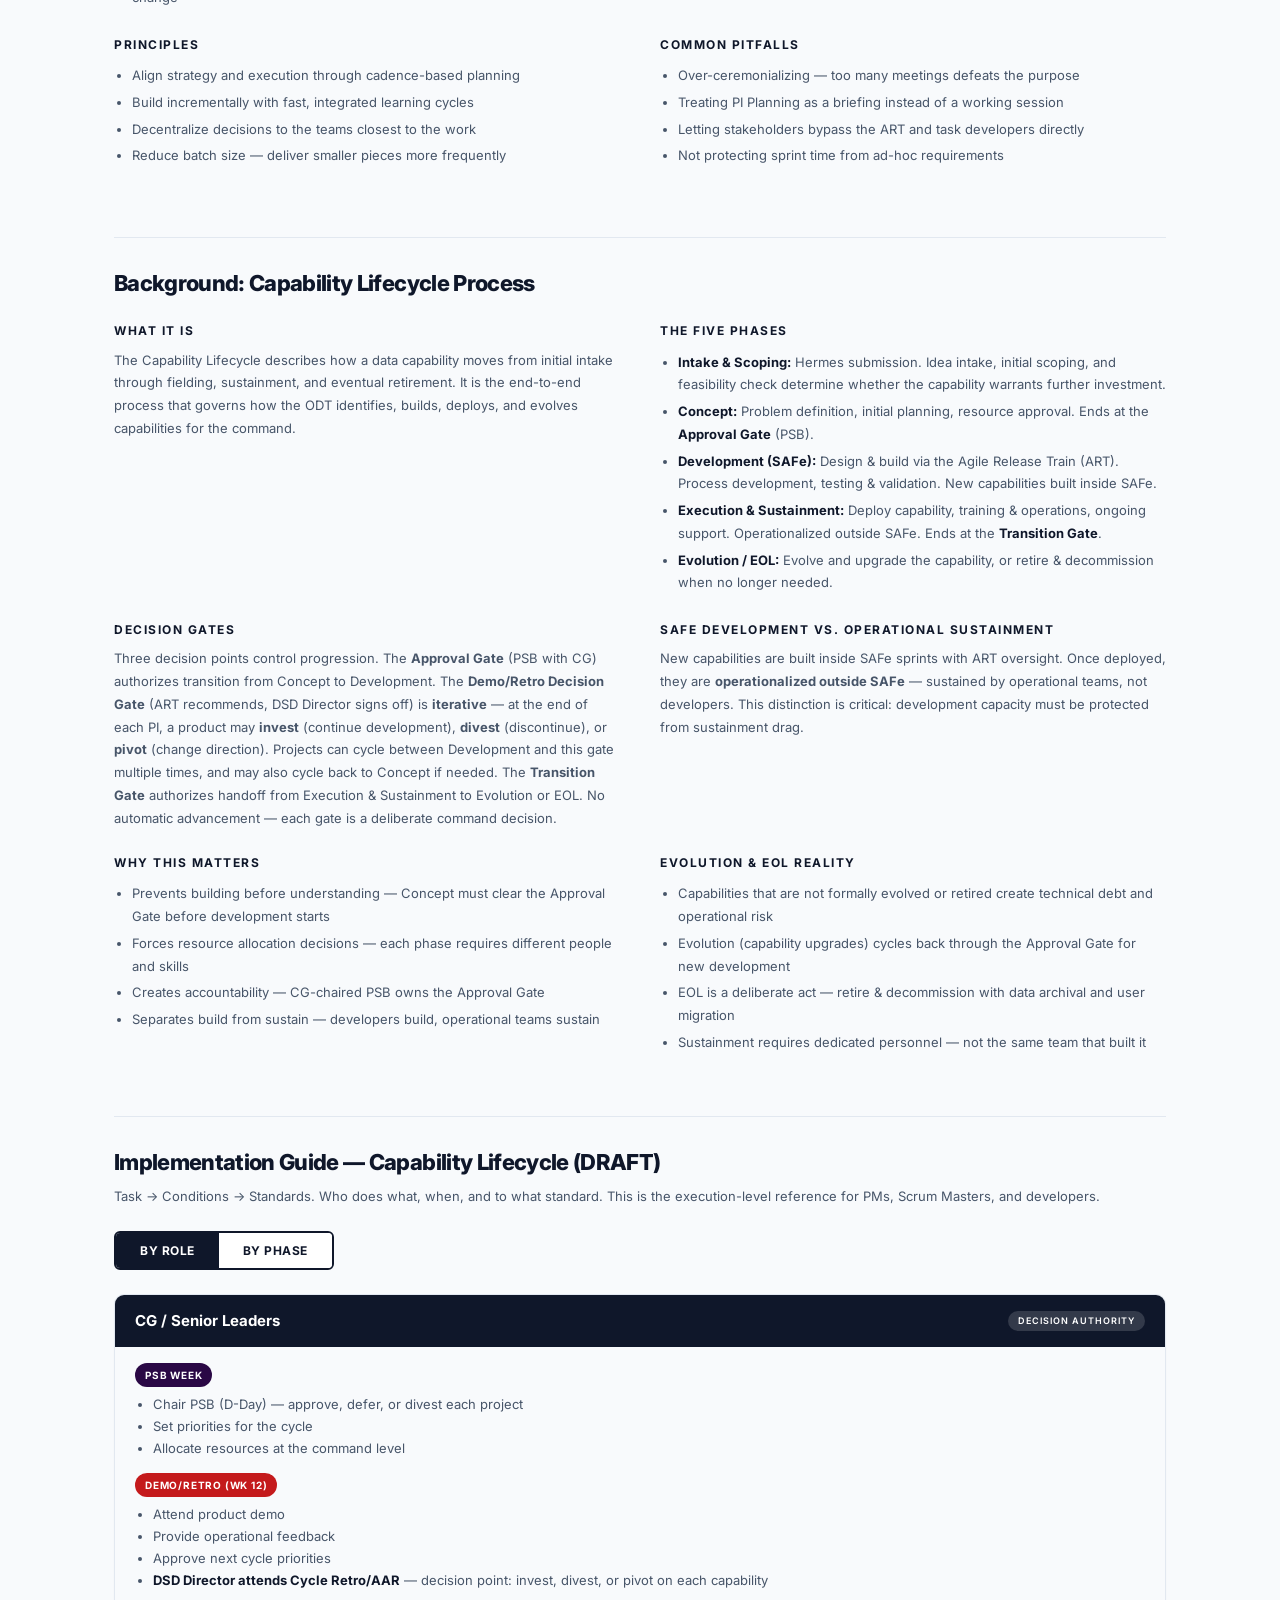
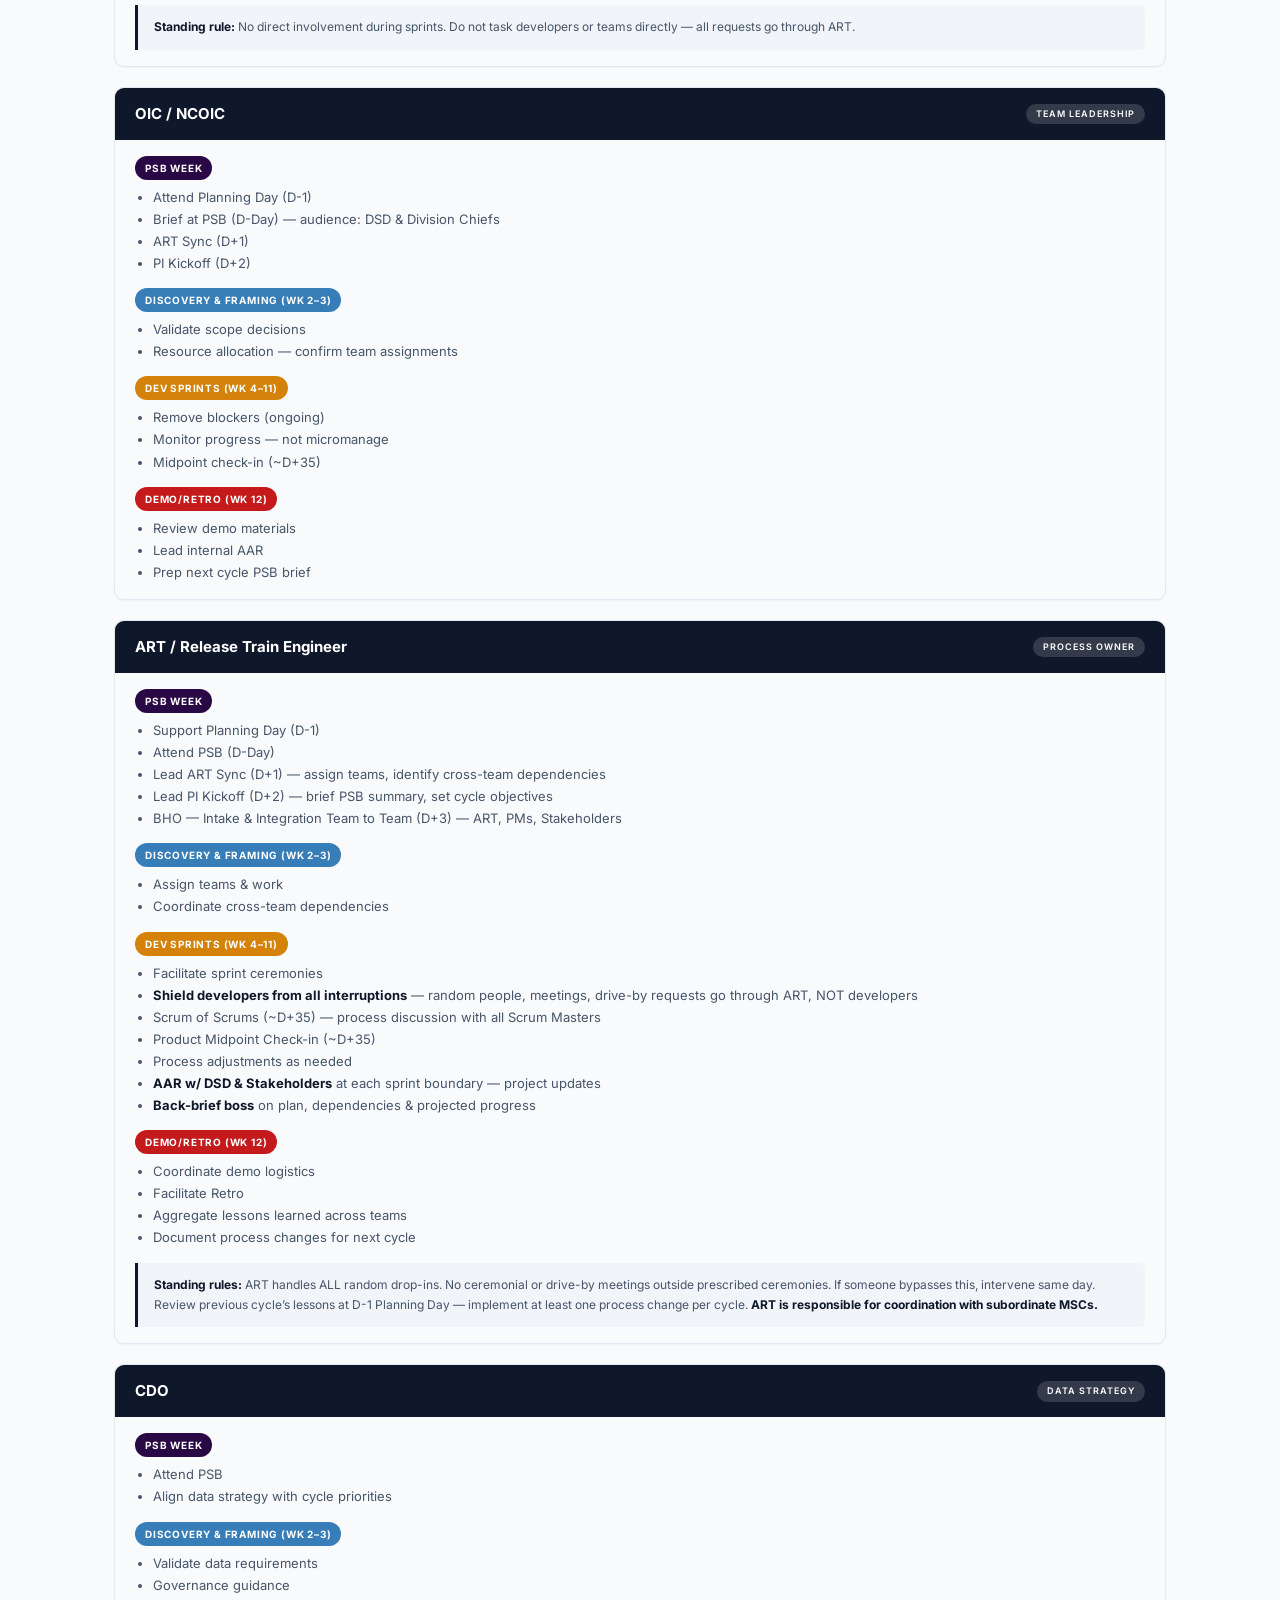
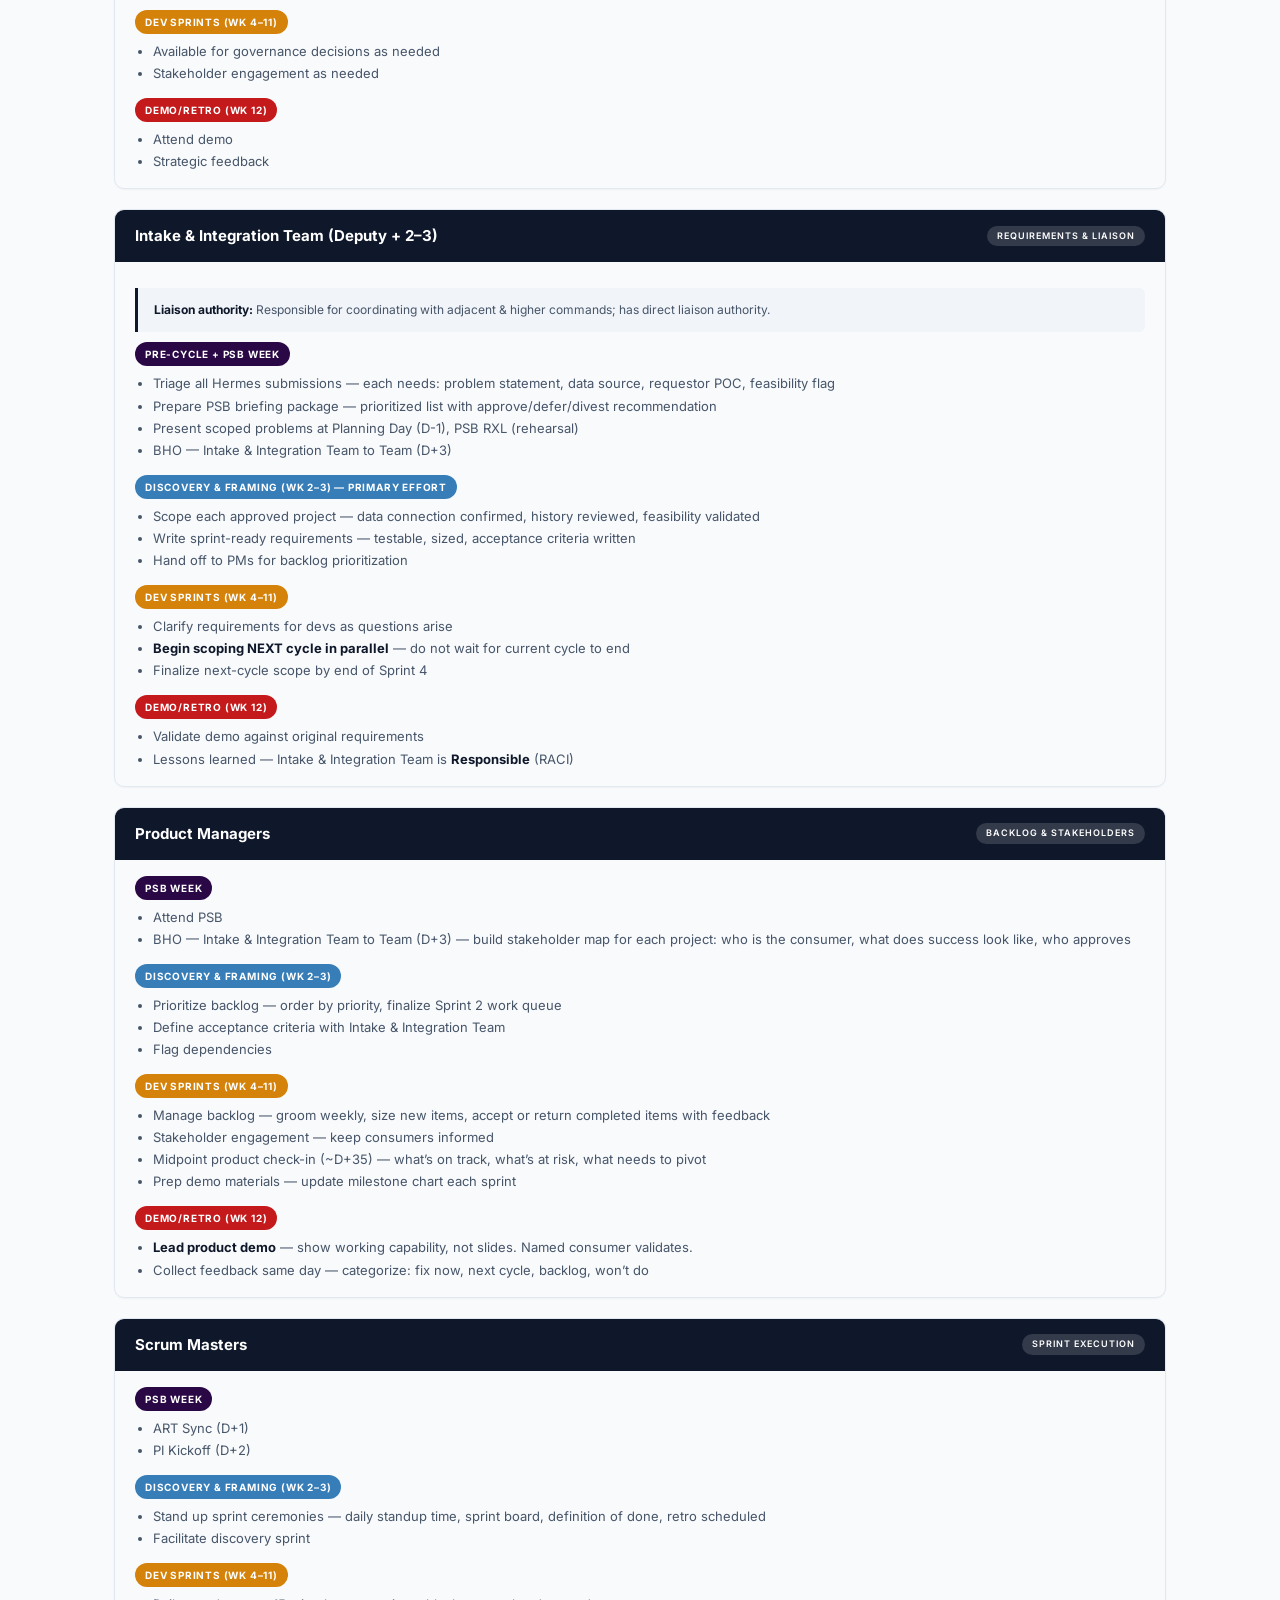
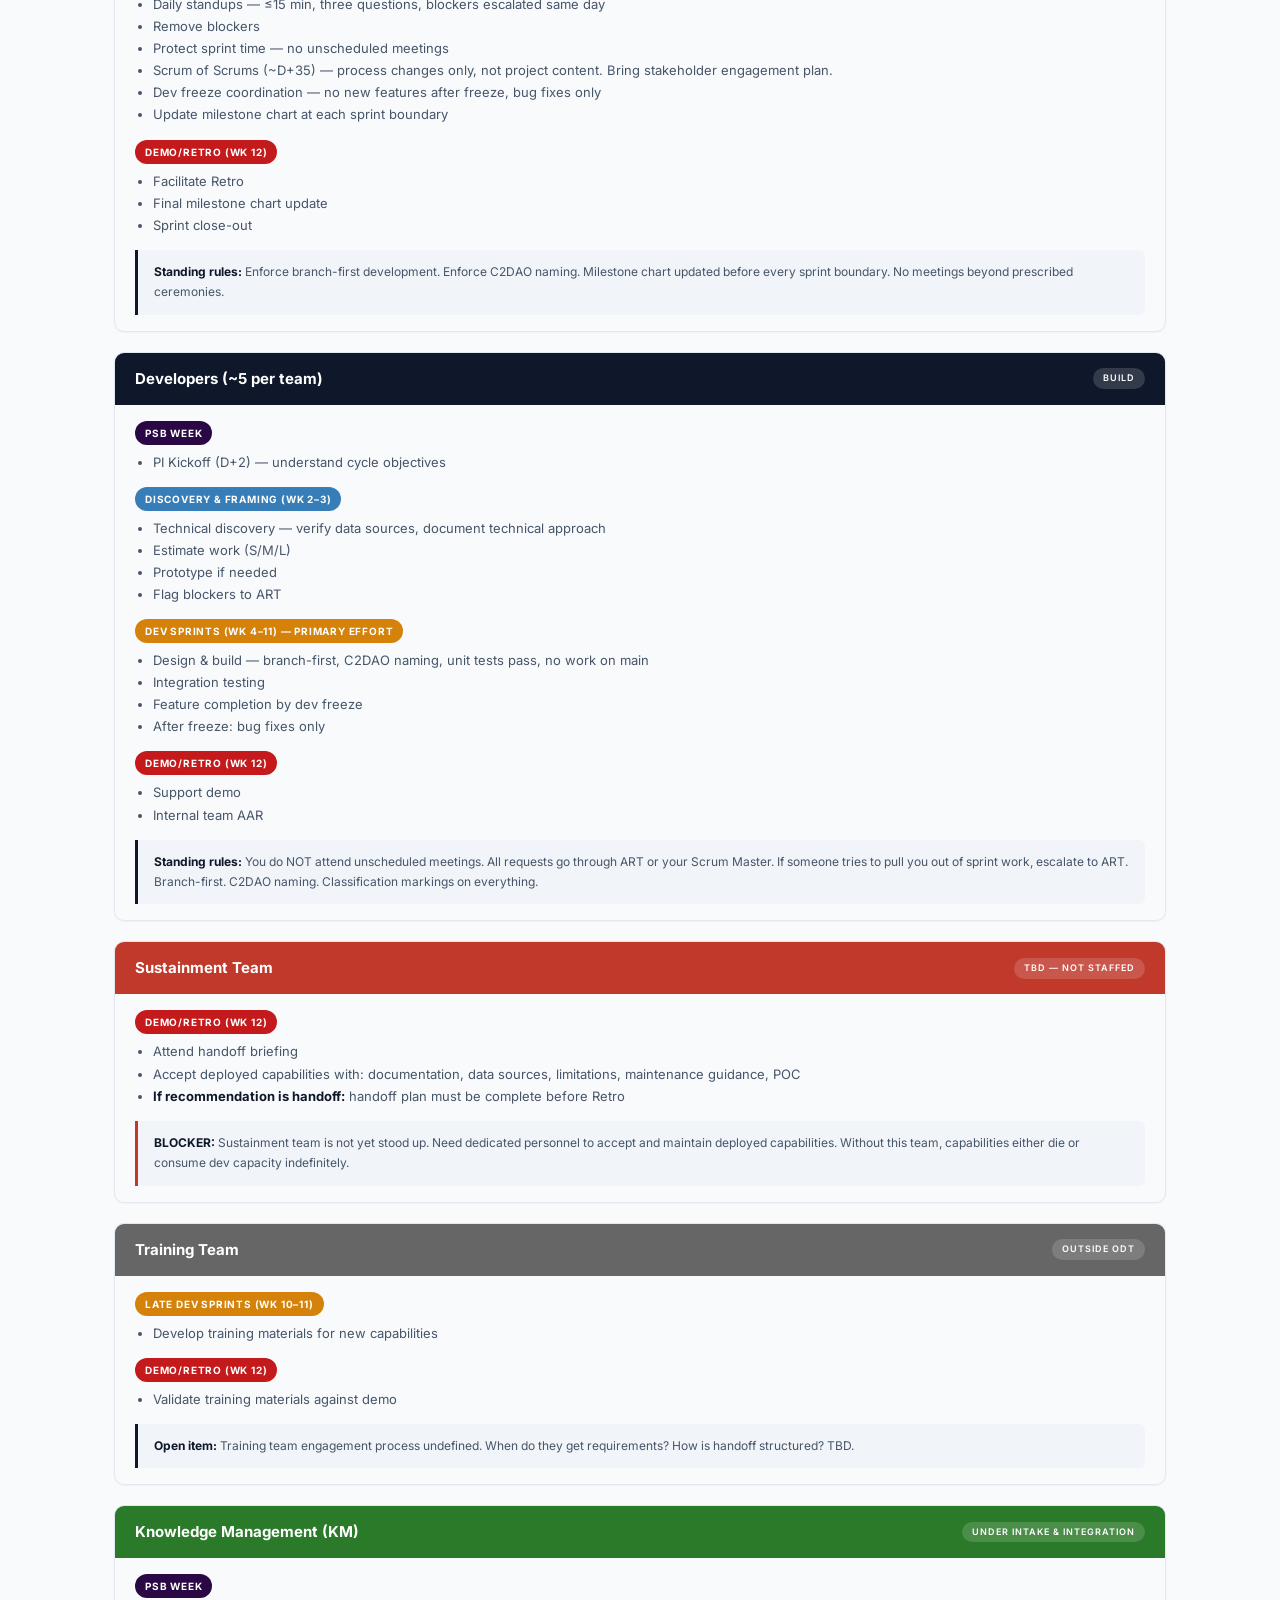
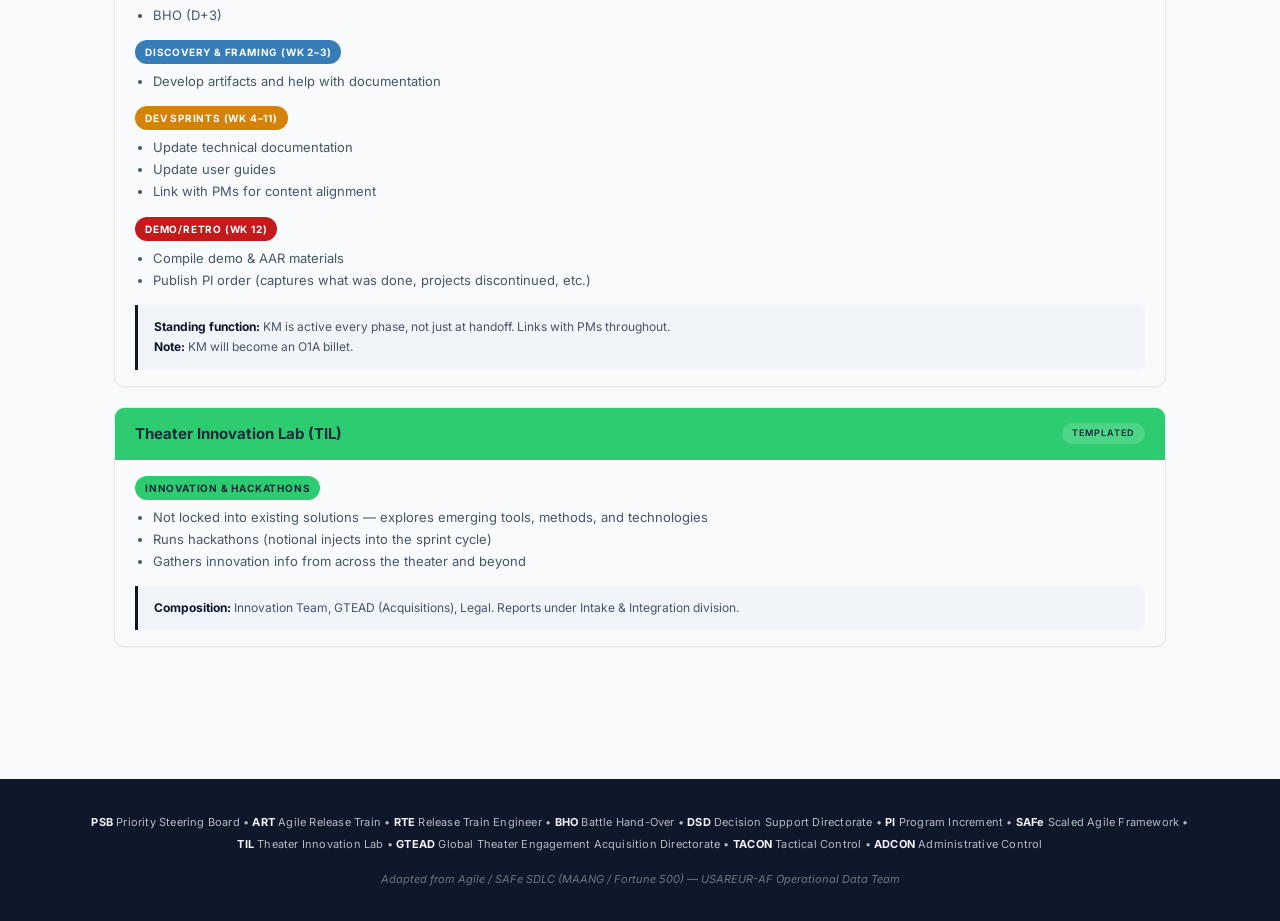
==== commit 756c16bf: "feat: implement capability lifecycle process documentation with new pages, styling, and assets" ====
--- a/docs/index.html
+++ b/docs/index.html
@@ -4,17 +4,21 @@
 <meta charset="UTF-8">
 <meta name="viewport" content="width=device-width, initial-scale=1.0">
 <title>Capability Lifecycle &mdash; ODT Development Process</title>
-<link rel="stylesheet" href="styles.css">
-<link rel="icon" type="image/jpeg" href="assets/HERMES_LOGO.jpg">
+<link rel="preconnect" href="https://fonts.googleapis.com">
+<link rel="preconnect" href="https://fonts.gstatic.com" crossorigin>
+<link rel="stylesheet" href="https://fonts.googleapis.com/css2?family=Inter:wght@400;500;600;700;800;900&display=swap">
+<link rel="stylesheet" href="styles/base.css">
+<link rel="stylesheet" href="styles/index-page.css">
+<link rel="icon" type="image/jpeg" href="assets/images/HERMES_LOGO.jpg">
 <meta name="description" content="USAREUR-AF ODT Capability Lifecycle development process, SAFe framework implementation, and team organization guide.">
 </head>
 <body>
 
-<!-- ═══════ STICKY NAVIGATION ═══════ -->
+
 <nav class="site-nav" id="siteNav">
   <div class="site-nav-inner">
     <a class="nav-brand" href="#" id="navBrand">
-      <img src="assets/HERMES_LOGO.jpg" alt="HERMES">
+      <img src="assets/images/HERMES_LOGO.jpg" alt="HERMES">
       <div>
         <div class="nav-brand-text">Capability Lifecycle</div>
         <div class="nav-brand-sub">USAREUR-AF ODT</div>
@@ -32,15 +36,30 @@
       <a href="#capLifecycle" data-section="capLifecycle">Cap Lifecycle</a>
       <a href="#implGuide" data-section="implGuide">Impl Guide</a>
     </div>
-    <a class="nav-download" href="assets/DSD_Alternate_Visualization.pptx" download title="Download Alternate Visualization PowerPoint">&#x1F4CA; Alt Visual</a>
+    <label class="nav-jump" for="navJump">
+      <span class="sr-only">Jump to section</span>
+      <select id="navJump">
+        <option value="hermesPipeline">Pipeline</option>
+        <option value="sdlcPipeline">Lifecycle</option>
+        <option value="psbCycle">Sprint Cycle</option>
+        <option value="orgChart">Org Chart</option>
+        <option value="meetingOverview">Meetings</option>
+        <option value="considerations">Considerations</option>
+        <option value="syncMatrix">Sync Matrix</option>
+        <option value="safeBackground">SAFe</option>
+        <option value="capLifecycle">Cap Lifecycle</option>
+        <option value="implGuide">Impl Guide</option>
+      </select>
+    </label>
+    <a class="nav-download" href="assets/downloads/DSD_Alternate_Visualization.pptx" download title="Download Alternate Visualization PowerPoint">&#x1F4CA; Alt Visual</a>
   </div>
 </nav>
 
-<!-- Unit crest removed — branding now in sticky nav -->
+
 
 <div class="main-content">
 
-<!-- ═══════ HERMES — 5 Bubbles ═══════ -->
+
 <div class="row">
   <div class="section-label hermes">HERMES &mdash; Project Pipeline</div>
   <div class="pipeline" id="hermesPipeline">
@@ -74,7 +93,7 @@
       <button class="step-trigger" type="button">
         <div class="circle-wrap">
           <div class="circle">
-            <div class="icon" style="font-size:22px; letter-spacing:2px;">&#x2605;&#x2605;&#x2605;&#x2605;</div>
+            <div class="icon icon-priority">&#x2605;&#x2605;&#x2605;&#x2605;</div>
             <div class="label">CG Prioritize</div>
           </div>
         </div>
@@ -112,9 +131,9 @@
   </div>
 </div>
 
-<!-- Phase Progress Bar -->
+
 <div class="phase-progress" data-active-phase="3">
-  <div class="phase-progress-track"><div class="phase-progress-fill" style="width:60%;"></div></div>
+  <div class="phase-progress-track"><div class="phase-progress-fill phase-progress-fill-60"></div></div>
   <div class="phase-progress-dot completed" title="Submit: Active"></div>
   <div class="phase-progress-spacer"></div>
   <div class="phase-progress-dot completed" title="Scope: Active"></div>
@@ -126,9 +145,9 @@
   <div class="phase-progress-dot future" title="Scale: Not Yet Active"></div>
 </div>
 
-<!-- ═══════ CAPABILITY LIFECYCLE — 5 Phases ═══════ -->
+
 <div class="row">
-  <a href="capability_lifecycle_process.html" style="text-decoration:none;"><div class="section-label sdlc" style="cursor:pointer;">Capability Lifecycle &mdash; Process Phases &#x25B6;</div></a>
+  <a class="section-link" href="capability_lifecycle_process.html"><div class="section-label sdlc section-label-link">Capability Lifecycle &mdash; Process Phases &#x25B6;</div></a>
   <div class="pipeline" id="sdlcPipeline">
     <div class="step s-intake">
       <button class="step-trigger" type="button">
@@ -161,7 +180,7 @@
       <button class="step-trigger" type="button">
         <div class="circle-wrap">
           <div class="circle">
-            <div class="icon" style="filter:brightness(2);">&#x1F3D7;&#xFE0F;</div>
+            <div class="icon icon-dev">&#x1F3D7;&#xFE0F;</div>
             <div class="label">Development (SAFe)</div>
           </div>
         </div>
@@ -198,7 +217,7 @@
       <div class="step-drawer" id="drawer-eol"><div class="step-drawer-inner"><h4>Evolution / EOL</h4><ul><li>Evolve capability with upgrades</li><li>Assess continued value</li><li>Retire &amp; decommission if needed</li><li><em>Not Yet Active</em></li></ul><div class="drawer-owner">&#128100; Owner: TBD</div></div></div>
     </div>
   </div>
-  <!-- Iterative cycle arrow: dashed curved arrow from Exec/Sustain back to Concept -->
+  
   <svg class="iterative-arrow-svg" id="iterativeArrowSvg">
     <defs>
       <marker id="arrow-iter" viewBox="0 0 10 7" refX="1" refY="3.5"
@@ -210,19 +229,19 @@
 
 </div>
 
-<!-- ═══════ PSB / D-DAY CYCLE ═══════ -->
-<div class="psb-section" style="margin-top:24px;">
+
+<div class="psb-section psb-section-offset">
   <div class="row">
     <div class="section-label psb-label" id="psbCycle">PSB Cycle &mdash; Inside Execution / Development</div>
   </div>
 
-  <!-- D-Day Timeline — full width, sprints inline -->
+  
   <div class="d-timeline-full">
-    <!-- Pre-sprint nodes -->
+    
     <div class="d-left-nodes">
       <div class="d-node">
         <div class="d-day-label">D-1</div>
-        <div class="d-desc"><strong>DSD Lead &mdash; Planning Day</strong><br>Priority &amp; resource recs<br><em style="font-size:10px;color:#2A0845;">Incl. PSB RXL</em></div>
+        <div class="d-desc"><strong>DSD Lead &mdash; Planning Day</strong><br>Priority &amp; resource recs<br><em class="planning-note-emphasis">Incl. PSB RXL</em></div>
       </div>
       <div class="d-node psb-node">
         <div class="d-day-label">D-Day</div>
@@ -242,28 +261,22 @@
       </div>
     </div>
 
-    <!-- Sprints block -->
+    
     <div class="d-sprint-zone">
-      <div class="d-day-label" style="text-align:center; margin-bottom:2px; margin-top:-4px;">D+5 &rarr; D+60</div>
-      <div class="sprint-bar">
-        <button class="sprint-block sb1" type="button" style="flex:2;">Discovery &amp; Framing<span class="sp-sub">Weeks 2&ndash;3</span></button>
-        <button class="sprint-block sb-dev" type="button" style="flex:2;">Dev Sprint 1<span class="sp-sub">Weeks 4&ndash;5</span></button>
-        <button class="sprint-block sb-dev" type="button" style="flex:2;">Dev Sprint 2<span class="sp-sub">Weeks 6&ndash;7</span></button>
-        <button class="sprint-block sb-dev" type="button" style="flex:2;">Dev Sprint 3<span class="sp-sub">Weeks 8&ndash;9</span></button>
-        <button class="sprint-block sb-dev" type="button" style="flex:2;">Dev Sprint 4<span class="sp-sub">Weeks 10&ndash;11</span></button>
-        <button class="sprint-block sb4" type="button" style="flex:1;">Demo/Retro<span class="sp-sub">Week 12</span></button>
-        <!-- Midpoint triangle — between Dev Sprint 2 and Dev Sprint 3 -->
-        <div class="midpoint-diamond" style="left:54.5%;">
-          <div style="width:0;height:0;border-left:16px solid transparent;border-right:16px solid transparent;border-top:28px solid #2A0845;margin:0 auto;filter:drop-shadow(0 2px 6px rgba(0,0,0,0.3));"></div>
+      <div class="d-day-label sprint-window-label">D+5 &rarr; D+60</div>
+      <div class="sprint-bar" id="sprintBar">
+        
+        <div class="midpoint-diamond midpoint-diamond-54">
+          <div class="midpoint-triangle"></div>
           <div class="md-label">Midpoint</div>
         </div>
-        <!-- AAR markers at sprint boundaries -->
-        <div class="aar-marker" style="left:0%;"><div class="aar-dot"></div><div class="aar-label">AAR</div></div>
-        <div class="aar-marker" style="left:18.2%;"><div class="aar-dot"></div><div class="aar-label">AAR</div></div>
-        <div class="aar-marker" style="left:36.4%;"><div class="aar-dot"></div><div class="aar-label">AAR</div></div>
-        <div class="aar-marker" style="left:54.5%;"><div class="aar-dot"></div><div class="aar-label">AAR</div></div>
-        <div class="aar-marker" style="left:72.7%;"><div class="aar-dot"></div><div class="aar-label">AAR</div></div>
-        <!-- Hackathon inject annotation -->
+        
+        <div class="aar-marker aar-left-0"><div class="aar-dot"></div><div class="aar-label">AAR</div></div>
+        <div class="aar-marker aar-left-18"><div class="aar-dot"></div><div class="aar-label">AAR</div></div>
+        <div class="aar-marker aar-left-36"><div class="aar-dot"></div><div class="aar-label">AAR</div></div>
+        <div class="aar-marker aar-left-54"><div class="aar-dot"></div><div class="aar-label">AAR</div></div>
+        <div class="aar-marker aar-left-72"><div class="aar-dot"></div><div class="aar-label">AAR</div></div>
+        
         <div class="hackathon-inject">
           <div class="inject-arrow">&#x2191;</div>
           <div class="inject-label">Notional inject (e.g., Hackathon &mdash; TIL)</div>
@@ -282,10 +295,10 @@
         </div>
       </div>
     </div>
-      <div class="midpoint-footer" style="text-align:right; padding-right:20%;">&#x25BC; ~D+35 Midpoint &mdash; Scrum of Scrums + Product Check-in</div>
-    </div>
-
-    <!-- Post-sprint node -->
+      <div class="midpoint-footer midpoint-footer-right">&#x25BC; ~D+35 Midpoint &mdash; Scrum of Scrums + Product Check-in</div>
+    </div>
+
+    
     <div class="d-right-nodes">
       <div class="d-node">
         <div class="d-day-label">D+60</div>
@@ -293,42 +306,40 @@
       </div>
     </div>
   </div>
-  <div class="cycles-note" id="planningNotes" style="margin-top:2px;">Planning assumption: 3 cycles per FY</div>
-  <div class="working-days-note" style="margin-top:1px;"><strong>All days are WORKING DAYS</strong> &mdash; flexible around admin events, holidays, exercises (decided at D-1 Planning Day)</div>
-</div>
-
-</div><!-- /main-content -->
-
-<!-- ═══════════════════════════════════════════════════════
-     ONE-PAGER: Team Organization & TIL
-     ═══════════════════════════════════════════════════════ -->
+  <div class="cycles-note planning-notes" id="planningNotes">Planning assumption: 3 cycles per FY</div>
+  <div class="working-days-note working-days-offset"><strong>All days are WORKING DAYS</strong> &mdash; flexible around admin events, holidays, exercises (decided at D-1 Planning Day)</div>
+</div>
+
+</div>
+
+
 <div class="onepager">
   <div class="onepager-divider"></div>
   <h2 class="onepager-title" id="orgChart">Team Organization &mdash; DSD Structure <button class="org-expand-all" type="button" id="orgExpandBtn">Expand All</button></h2>
 
-  <!-- Wire diagram -->
+  
   <div class="org-wire">
-    <!-- Top level: DSD with CTO tangential to the right -->
-    <div style="display:flex; align-items:center; justify-content:center; gap:0; position:relative;">
+    
+    <div class="org-top-row">
       <div id="dsdBox" class="org-wire-box top-level">
         <div class="owb-title">DSD</div>
         <div class="owb-sub">Directorate / Senior Data</div>
       </div>
-      <div style="width:60px; border-top:2px dashed #6a7a8a; margin:0 8px; flex-shrink:0;"></div>
-      <div class="org-wire-box" style="border:2px solid #6a7a8a; min-width:110px;">
-        <div class="owb-title" style="color:#6a7a8a;">CTO</div>
-      </div>
-    </div>
-    <!-- Vertical connector from DSD down — positioned by JS -->
+      <div class="org-cto-link"></div>
+      <div class="org-wire-box org-cto-box">
+        <div class="owb-title org-cto-title">CTO</div>
+      </div>
+    </div>
+    
     <div id="dsdConnector" class="org-wire-connector"></div>
 
-    <!-- Division level: 3 divisions -->
-    <div class="org-wire-level has-hline" style="gap:32px; position:relative;">
-      <!-- Data -->
-      <div style="display:flex;flex-direction:column;align-items:center;">
+    
+    <div class="org-wire-level has-hline org-wire-level-spaced">
+      
+      <div class="org-column">
         <div class="org-wire-vdrop"></div>
-        <div class="org-wire-box" style="border-color:#377EB8;">
-          <div class="owb-title" style="color:#377EB8;">Data</div>
+        <div class="org-wire-box org-box-data">
+          <div class="owb-title org-title-data">Data</div>
           <div class="owb-sub">Division &mdash; CDO leads</div>
           <ul class="owb-items">
             <li><strong>Data Governance Branch</strong> &mdash; data stewards have governance role per directorate, linked via this branch</li>
@@ -338,11 +349,11 @@
           </ul>
         </div>
       </div>
-      <!-- Solutions (ART) -->
-      <div style="display:flex;flex-direction:column;align-items:center;">
+      
+      <div class="org-column">
         <div class="org-wire-vdrop"></div>
-        <div class="org-wire-box" style="border-color:#d4820a;">
-          <div class="owb-title" style="color:#d4820a;">Solutions</div>
+        <div class="org-wire-box org-box-solutions">
+          <div class="owb-title org-title-solutions">Solutions</div>
           <div class="owb-sub">Division &mdash; ART leads</div>
           <ul class="owb-items">
             <li><strong>3&ndash;5 Dev Team Branches</strong> (~5 per team)</li>
@@ -351,25 +362,25 @@
           </ul>
         </div>
       </div>
-      <!-- Intake &amp; Integration (formerly Scoping) -->
-      <div style="display:flex;flex-direction:column;align-items:center;">
+      
+      <div class="org-column">
         <div class="org-wire-vdrop"></div>
-        <div class="org-wire-box" style="border-color:#2a7a2a;">
-          <div class="owb-title" style="color:#2a7a2a;">Intake &amp; Integration</div>
+        <div class="org-wire-box org-box-intake">
+          <div class="owb-title org-title-intake">Intake &amp; Integration</div>
           <div class="owb-sub">Division Chief leads</div>
           <ul class="owb-items">
             <li><strong>Discovery &amp; Framing</strong> &mdash; requirements &amp; feasibility</li>
             <li><strong>Handoff / Scaling</strong></li>
-            <li><strong>KM</strong> &mdash; Knowledge Management <span style="font-size:10px;color:#888;font-style:italic;">(future O1A billet)</span></li>
+            <li><strong>KM</strong> &mdash; Knowledge Management <span class="org-future-note">(future O1A billet)</span></li>
           </ul>
-          <div style="font-size:10px; color:#2a7a2a; margin-top:6px; font-weight:600; border-top:1px solid #ddd; padding-top:4px;">Responsible for coordinating with adjacent &amp; higher; has direct liaison authority.</div>
-        </div>
-      </div>
-      <!-- TIL (inline, dashed border) -->
-      <div style="display:flex;flex-direction:column;align-items:center;">
-        <div class="org-wire-vdrop" style="border-left:2px dashed #2ecc71;background:none;"></div>
-        <div class="org-wire-box" style="border: 2px dashed #2ecc71; background:#f0fdf4;">
-          <div class="owb-title" style="color:#2ecc71;">TIL</div>
+          <div class="org-box-note">Responsible for coordinating with adjacent &amp; higher; has direct liaison authority.</div>
+        </div>
+      </div>
+      
+      <div class="org-column">
+        <div class="org-wire-vdrop org-wire-vdrop-til"></div>
+        <div class="org-wire-box org-box-til">
+          <div class="owb-title org-title-til">TIL</div>
           <div class="owb-sub">Theater Innovation Lab (Templated)</div>
           <ul class="owb-items">
             <li><strong>Innovation Team</strong> &mdash; not locked into existing solutions</li>
@@ -377,12 +388,12 @@
             <li><strong>Legal</strong><span class="direct-support">*</span></li>
             <li>Runs hackathons; gathers innovation from across theater &amp; beyond</li>
           </ul>
-          <div style="font-size:9px; color:#c0392b; margin-top:4px; font-style:italic;"><span class="direct-support">*</span> Direct support</div>
-        </div>
-      </div>
-    </div>
-
-    <!-- TACON / ADCON note -->
+          <div class="org-direct-support-note"><span class="direct-support">*</span> Direct support</div>
+        </div>
+      </div>
+    </div>
+
+    
     <div class="org-tacon-note">TACON vs ADCON &mdash; Rating chain (ADCON) is separate from task organization (TACON). Your rater is NOT necessarily your team lead in the D-Day cycle.</div>
   </div>
 
@@ -390,13 +401,11 @@
 
 </div>
 
-<!-- ═══════════════════════════════════════════════════════
-     MEETING OVERVIEW — underneath org chart
-     ═══════════════════════════════════════════════════════ -->
+
 <div class="onepager">
   <div class="onepager-divider"></div>
-  <h3 style="font-size:16px; font-weight:800; color:#1a2a3a; letter-spacing:0; margin-bottom:4px;" id="meetingOverview">Meeting Overview &mdash; All Prescribed Ceremonies</h3>
-  <p style="font-size:12px; color:#6a7a8a; margin-bottom:12px;">These are the ONLY authorized meetings. No other ceremonial or drive-by meetings. If you need something not on this list, it goes through ART.</p>
+  <h3 class="meeting-overview-title" id="meetingOverview">Meeting Overview &mdash; All Prescribed Ceremonies</h3>
+  <p class="meeting-overview-copy">These are the ONLY authorized meetings. No other ceremonial or drive-by meetings. If you need something not on this list, it goes through ART.</p>
 
   <div class="meeting-tabs" id="meetingTabs">
     <button class="meeting-tab active" type="button" data-tab="all">All</button>
@@ -407,117 +416,12 @@
   </div>
   <table class="impl-table" id="meetingTable">
     <thead><tr><th>Meeting</th><th>When</th><th>Duration</th><th>Attendees</th><th>Purpose</th><th>Output</th></tr></thead>
-    <tbody>
-      <tr data-phase="psb" style="background:rgba(42,8,69,0.04);">
-        <td>DSD Lead Planning Day</td>
-        <td>D-1</td>
-        <td>Half day</td>
-        <td>DSD Lead, Intake &amp; Integration Team, Team Leads, ART</td>
-        <td>Intake &amp; Integration team presents scoped problems. Team leads recommend priority, then resource allocation. PSB RXL (rehearsal).</td>
-        <td>PSB briefing package ready; draft order; no surprises at PSB</td>
-      </tr>
-      <tr data-phase="psb" style="background:rgba(42,8,69,0.04);">
-        <td>PSB with CG</td>
-        <td>D-Day</td>
-        <td>As scheduled</td>
-        <td>CG (chairs), DSD, Division Chiefs, ART, CDO, PMs</td>
-        <td>CG approves/defers/divests each project. Priorities ranked. Resources allocated.</td>
-        <td>GO/NO-GO per project; decisions documented same day</td>
-      </tr>
-      <tr data-phase="psb" style="background:rgba(42,8,69,0.04);">
-        <td>ART Sync</td>
-        <td>D+1</td>
-        <td>1&ndash;2 hrs</td>
-        <td>ART, Scrum Masters, team leads</td>
-        <td>Assign teams to projects, identify cross-team dependencies, start work breakdown</td>
-        <td>Teams assigned; dependency map</td>
-      </tr>
-      <tr data-phase="psb" style="background:rgba(42,8,69,0.04);">
-        <td>PI Kickoff</td>
-        <td>D+2</td>
-        <td>1&ndash;2 hrs</td>
-        <td>All team members</td>
-        <td>Brief PSB summary, set cycle objectives, Sprint 1 scope understood</td>
-        <td>Everyone aligned on what we&rsquo;re building this cycle</td>
-      </tr>
-      <tr data-phase="psb" style="background:rgba(42,8,69,0.04);">
-        <td>BHO &mdash; Intake &amp; Integration to Team</td>
-        <td>D+3</td>
-        <td>1&ndash;2 hrs</td>
-        <td>ART, PMs, Stakeholders</td>
-        <td>Build stakeholder map per project: consumer, success criteria, approver</td>
-        <td>Stakeholder map per project complete</td>
-      </tr>
-      <tr data-phase="sprint">
-        <td>Daily Standup</td>
-        <td>Every work day (Wk 2&ndash;12)</td>
-        <td>&le;15 min</td>
-        <td>Sprint team (devs, SM, PM)</td>
-        <td>What did you do, what will you do, any blockers</td>
-        <td>Blockers escalated same day</td>
-      </tr>
-      <tr data-phase="midpoint" style="background:rgba(212,130,10,0.04);">
-        <td>Scrum of Scrums</td>
-        <td>~D+35 (midpoint)</td>
-        <td>1 hr</td>
-        <td>All Scrum Masters + ART</td>
-        <td><strong>Process only</strong> &mdash; not project content. Is what we are doing working?</td>
-        <td>Process changes agreed for remaining sprints</td>
-      </tr>
-      <tr data-phase="midpoint" style="background:rgba(212,130,10,0.04);">
-        <td>Product Midpoint Check-in</td>
-        <td>~D+35 (same day)</td>
-        <td>1 hr</td>
-        <td>PMs + Stakeholders</td>
-        <td><strong>Project-specific.</strong> What&rsquo;s on track, what&rsquo;s at risk, what needs to pivot.</td>
-        <td>Decisions documented; priorities adjusted if needed</td>
-      </tr>
-      <tr data-phase="sprint">
-        <td>Sprint Boundary AAR</td>
-        <td>End of each sprint</td>
-        <td>30&ndash;45 min</td>
-        <td>Sprint team</td>
-        <td>Internal team retro &mdash; what worked, what didn&rsquo;t</td>
-        <td>Milestone chart updated; demo materials prepped</td>
-      </tr>
-      <tr data-phase="sprint" style="background:rgba(212,130,10,0.04);">
-        <td>AAR w/ DSD &amp; Stakeholders</td>
-        <td>O/A first day of each sprint</td>
-        <td>30&ndash;45 min</td>
-        <td>ART, DSD, Stakeholders</td>
-        <td>ART provides project updates to DSD and stakeholders. Status, risks, decisions.</td>
-        <td>Leadership informed; blockers escalated</td>
-      </tr>
-      <tr data-phase="sprint" style="background:rgba(212,130,10,0.04);">
-        <td>ART Back-Brief</td>
-        <td>Start of dev sprints</td>
-        <td>30 min</td>
-        <td>ART Leadership, boss</td>
-        <td>Back-brief: the plan, dependencies, projected progress</td>
-        <td>Boss aligned on expectations and constraints</td>
-      </tr>
-      <tr data-phase="demo" style="background:rgba(196,26,28,0.04);">
-        <td>Product Demo</td>
-        <td>Week 12</td>
-        <td>As needed</td>
-        <td>PMs (lead), devs (support), stakeholders, CG/SLs</td>
-        <td>Demo working capability &mdash; not slides. Named consumer validates.</td>
-        <td>Feedback collected same day; categorized: fix now / next cycle / backlog / won&rsquo;t do</td>
-      </tr>
-      <tr data-phase="demo" style="background:rgba(196,26,28,0.04);">
-        <td>Cycle Retro / AAR</td>
-        <td>Week 12 (after demo)</td>
-        <td>1&ndash;2 hrs</td>
-        <td>OIC/NCOIC (lead), ART, all team leads, <strong>DSD Director</strong></td>
-        <td>Full cycle retro. Cross-team patterns. Process changes for next cycle. <strong>Decision point: invest, divest, or pivot</strong> on each capability.</td>
-        <td>Actionable items with owners and deadlines; invest/divest/pivot decisions documented</td>
-      </tr>
-    </tbody>
+    <tbody id="meetingTableBody"></tbody>
   </table>
   <div class="impl-note">Total prescribed meetings per 60-day cycle: 5 one-time (PSB week) + daily standups + AAR w/ DSD at sprint starts + 2 midpoint + sprint boundary retros + ART back-brief + demo + Retro. That&rsquo;s it. Everything else is work time.</div>
 </div>
 
-<!-- ═══════ CONSIDERATIONS (scroll down) ═══════ -->
+
 <div class="considerations">
   <div class="consider-divider" id="considerations"></div>
   <div class="consider-grid">
@@ -594,27 +498,17 @@
   </div>
 </div>
 
-<!-- ═══════ SYNC MATRIX ═══════ -->
+
 <div class="sync-section">
   <div class="sync-divider"></div>
   <div class="sync-title" id="syncMatrix">Synchronization Matrix &mdash; D-Day Cycle (DRAFT)</div>
   <div class="sync-subtitle">Who does what across the 60-day (12-week) PI cycle. Week 1 = PSB activities, Weeks 2&ndash;3 = Discovery &amp; Framing, Weeks 4&ndash;11 = Dev Sprints (4x), Week 12 = Demo/Retro.</div>
 
-  <div class="sync-filter-bar" id="syncFilterBar">
-    <button class="sync-filter-btn active" type="button" data-role="all">All Roles</button>
-    <button class="sync-filter-btn" type="button" data-role="cg">CG / Senior Leaders</button>
-    <button class="sync-filter-btn" type="button" data-role="oic">OIC / NCOIC</button>
-    <button class="sync-filter-btn" type="button" data-role="art">ART (RTE)</button>
-    <button class="sync-filter-btn" type="button" data-role="cdo">CDO</button>
-    <button class="sync-filter-btn" type="button" data-role="intake">Intake &amp; Integration</button>
-    <button class="sync-filter-btn" type="button" data-role="pm">Product Managers</button>
-    <button class="sync-filter-btn" type="button" data-role="sm">Scrum Masters</button>
-    <button class="sync-filter-btn" type="button" data-role="dev">Developers</button>
-  </div>
+  <div class="sync-filter-bar" id="syncFilterBar"></div>
   <table class="sync-table">
     <thead>
       <tr data-role="cg">
-        <th style="background:#f8f9fa;color:#1a2a3a;">Role</th>
+        <th class="sync-role-head">Role</th>
         <th class="phase-header ph-psb">PSB Week<br>(D-1 &rarr; D+3)</th>
         <th class="phase-header ph-scope">Discovery &amp; Framing<br>(Wk 2&ndash;3)</th>
         <th class="phase-header ph-dev">Dev Sprint 1<br>(Wk 4&ndash;5)</th>
@@ -624,127 +518,19 @@
         <th class="phase-header ph-demo">Demo/Retro<br>(Wk 12)</th>
       </tr>
     </thead>
-    <tbody>
-      <tr data-role="oic">
-        <td class="col-role">CG / Senior Leaders</td>
-        <td><ul><li>Chair PSB (D-Day)</li><li>Set priorities</li><li>Approve/defer/divest</li></ul></td>
-        <td class="draft-note">No direct involvement</td>
-        <td class="draft-note">No direct involvement</td>
-        <td class="draft-note">No direct involvement</td>
-        <td class="draft-note">No direct involvement</td>
-        <td class="draft-note">No direct involvement</td>
-        <td><ul><li>Attend demo</li><li>Provide feedback</li><li>Approve next cycle priorities</li></ul></td>
-      </tr>
-      <tr data-role="art">
-        <td class="col-role">OIC / NCOIC</td>
-        <td><ul><li>Attend Planning Day (D-1)</li><li>Brief at PSB</li><li>ART Sync (D+1)</li><li>PI Kickoff (D+2)</li></ul></td>
-        <td><ul><li>Validate scope decisions</li><li>Resource allocation</li></ul></td>
-        <td><ul><li>Remove blockers</li><li>Monitor progress</li></ul></td>
-        <td><ul><li>Midpoint check-in (~D+35)</li><li>Remove blockers</li></ul></td>
-        <td><ul><li>Remove blockers</li><li>Monitor progress</li></ul></td>
-        <td><ul><li>Remove blockers</li><li>Monitor progress</li></ul></td>
-        <td><ul><li>Review demo materials</li><li>Lead internal AAR</li><li>Prep next cycle PSB brief</li></ul></td>
-      </tr>
-      <tr data-role="cdo">
-        <td class="col-role">ART (RTE)</td>
-        <td><ul><li>Support Planning Day (D-1)</li><li>Attend PSB</li><li>Lead ART Sync (D+1)</li><li>Lead PI Kickoff (D+2)</li><li>BHO &mdash; Intake &amp; Integration to Team (D+3)</li></ul></td>
-        <td><ul><li>Assign teams &amp; work</li><li>Coordinate cross-team deps</li></ul></td>
-        <td><ul><li>Facilitate sprint ceremonies</li><li>Shield devs from interruptions</li><li>AAR w/ DSD &amp; Stakeholders</li><li>Back-brief boss on plan &amp; dependencies</li></ul></td>
-        <td><ul><li>Scrum of Scrums (~D+35)</li><li>Product Midpoint Check-in</li><li>Process adjustments</li><li>AAR w/ DSD &amp; Stakeholders</li></ul></td>
-        <td><ul><li>Facilitate sprint ceremonies</li><li>Handle random drop-ins</li><li>AAR w/ DSD &amp; Stakeholders</li></ul></td>
-        <td><ul><li>Facilitate sprint ceremonies</li><li>Handle random drop-ins</li><li>AAR w/ DSD &amp; Stakeholders</li></ul></td>
-        <td><ul><li>Coordinate demo logistics</li><li>Facilitate Retro</li><li>Aggregate lessons learned</li></ul></td>
-      </tr>
-      <tr data-role="intake">
-        <td class="col-role">CDO</td>
-        <td><ul><li>Attend PSB</li><li>Align data strategy</li></ul></td>
-        <td><ul><li>Validate data requirements</li><li>Governance guidance</li></ul></td>
-        <td colspan="4" style="text-align:center;"><ul><li>Available for governance decisions</li><li>Stakeholder engagement as needed</li></ul></td>
-        <td><ul><li>Attend demo</li><li>Strategic feedback</li></ul></td>
-      </tr>
-      <tr data-role="pm">
-        <td class="col-role">Intake &amp; Integration Team<br><span style="font-weight:400;font-size:10px;">(Deputy + 2&ndash;3)</span></td>
-        <td><ul><li>Present scoped problems (D-1)</li><li>PSB RXL (rehearsal)</li><li>BHO &mdash; Team handoff (D+3)</li></ul></td>
-        <td style="background:rgba(55,126,184,0.06);"><ul><li><strong>PRIMARY EFFORT</strong></li><li>Scope incoming projects</li><li>Data connection &amp; history review</li><li>Feasibility assessment</li><li>Write sprint-ready requirements</li></ul></td>
-        <td><ul><li>Clarify requirements for devs</li><li>Begin scoping next cycle</li></ul></td>
-        <td><ul><li>Continue next-cycle scoping</li><li>Answer dev questions</li></ul></td>
-        <td><ul><li>Continue next-cycle scoping</li><li>Answer dev questions</li></ul></td>
-        <td><ul><li>Finalize next-cycle scope</li><li>Support dev freeze prep</li></ul></td>
-        <td><ul><li>Validate demo against requirements</li><li>Lessons learned (Responsible)</li></ul></td>
-      </tr>
-      <tr data-role="sm">
-        <td class="col-role">Product Managers</td>
-        <td><ul><li>Attend PSB</li><li>BHO (D+3) &mdash; Intake &amp; Integration to Team</li><li>Stakeholder maps</li></ul></td>
-        <td><ul><li>Prioritize backlog</li><li>Define acceptance criteria</li></ul></td>
-        <td><ul><li>Manage backlog</li><li>Stakeholder engagement</li></ul></td>
-        <td><ul><li>Midpoint product check-in</li><li>Adjust priorities</li></ul></td>
-        <td><ul><li>Manage backlog</li><li>Stakeholder engagement</li></ul></td>
-        <td><ul><li>Prep demo materials</li><li>Milestone chart update</li></ul></td>
-        <td><ul><li>Lead product demo</li><li>Collect stakeholder feedback</li></ul></td>
-      </tr>
-      <tr data-role="dev">
-        <td class="col-role">Scrum Masters</td>
-        <td><ul><li>ART Sync (D+1)</li><li>PI Kickoff (D+2)</li></ul></td>
-        <td><ul><li>Stand up sprint ceremonies</li><li>Facilitate discovery sprint</li></ul></td>
-        <td><ul><li>Daily standups</li><li>Remove blockers</li><li>Protect sprint time</li></ul></td>
-        <td><ul><li>Scrum of Scrums (~D+35)</li><li>Process change discussion</li><li>Stakeholder engagement plan</li></ul></td>
-        <td><ul><li>Daily standups</li><li>Remove blockers</li><li>Protect sprint time</li></ul></td>
-        <td><ul><li>Dev freeze coordination</li><li>Sprint close-out</li></ul></td>
-        <td><ul><li>Facilitate Demo/Retro</li><li>Update milestone chart</li></ul></td>
-      </tr>
-      <tr data-role="km">
-        <td class="col-role">Developers<br><span style="font-weight:400;font-size:10px;">(~5 per team)</span></td>
-        <td><ul><li>PI Kickoff (D+2)</li></ul></td>
-        <td><ul><li>Technical discovery</li><li>Estimate work</li><li>Prototype if needed</li></ul></td>
-        <td style="background:rgba(212,130,10,0.06);"><ul><li><strong>PRIMARY EFFORT</strong></li><li>Design &amp; build</li><li>Unit testing</li></ul></td>
-        <td style="background:rgba(212,130,10,0.06);"><ul><li><strong>PRIMARY EFFORT</strong></li><li>Continue build</li><li>Integration testing</li></ul></td>
-        <td style="background:rgba(212,130,10,0.06);"><ul><li><strong>PRIMARY EFFORT</strong></li><li>Continue build</li><li>Integration testing</li></ul></td>
-        <td style="background:rgba(212,130,10,0.06);"><ul><li>Feature completion</li><li>Dev freeze before demo</li><li>Bug fixes only</li></ul></td>
-        <td><ul><li>Support demo</li><li>Internal team AAR</li></ul></td>
-      </tr>
-      <tr data-role="sustainment">
-        <td class="col-role">Knowledge Mgmt (KM)<br><span style="font-weight:400;font-size:10px;">(Under Intake &amp; Integration)</span></td>
-        <td><ul><li>BHO (D+3)</li></ul></td>
-        <td style="background:rgba(55,126,184,0.06);"><ul><li>Develop artifacts</li><li>Help with documentation</li></ul></td>
-        <td><ul><li>Update technical docs</li><li>Update user guides</li></ul></td>
-        <td><ul><li>Update technical docs</li><li>Update user guides</li></ul></td>
-        <td><ul><li>Update technical docs</li><li>Update user guides</li></ul></td>
-        <td><ul><li>Update technical docs</li><li>Update user guides</li></ul></td>
-        <td><ul><li>Link with PMs</li><li>Compile demo &amp; AAR materials</li></ul></td>
-      </tr>
-      <tr data-role="training">
-        <td class="col-role">Sustainment<br><span class="tbd">TBD &mdash; Need People</span></td>
-        <td class="draft-note">N/A this cycle</td>
-        <td class="draft-note">N/A this cycle</td>
-        <td class="draft-note">N/A this cycle</td>
-        <td class="draft-note">N/A this cycle</td>
-        <td class="draft-note">N/A this cycle</td>
-        <td class="draft-note">N/A this cycle</td>
-        <td><ul><li>Handoff briefing</li><li>Accept deployed capabilities</li></ul></td>
-      </tr>
-      <tr>
-        <td class="col-role">Training Team<br><span style="font-weight:400;font-size:10px;">(Outside ODT)</span></td>
-        <td class="draft-note">N/A</td>
-        <td class="draft-note">N/A</td>
-        <td class="draft-note">N/A</td>
-        <td class="draft-note">N/A</td>
-        <td class="draft-note">N/A</td>
-        <td><ul><li>Develop training materials for new capabilities</li></ul></td>
-        <td><ul><li>Validate training against demo</li></ul></td>
-      </tr>
-    </tbody>
+    <tbody id="syncTableBody"></tbody>
   </table>
 
   <div class="sync-legend">
-    <span><div class="swatch" style="background:#2A0845;"></div> PSB Activities</span>
-    <span><div class="swatch" style="background:#377EB8;"></div> Discovery &amp; Framing (Sprint 1)</span>
-    <span><div class="swatch" style="background:#d4820a;"></div> Dev Sprints (1&ndash;4)</span>
-    <span><div class="swatch" style="background:#C41A1C;"></div> Demo/Retro</span>
-    <span style="color:#c0392b; font-weight:600;">TBD = personnel not yet identified</span>
-  </div>
-</div>
-
-<!-- TBD -->
+    <span><div class="swatch swatch-psb"></div> PSB Activities</span>
+    <span><div class="swatch swatch-scope"></div> Discovery &amp; Framing (Sprint 1)</span>
+    <span><div class="swatch swatch-dev"></div> Dev Sprints (1&ndash;4)</span>
+    <span><div class="swatch swatch-demo"></div> Demo/Retro</span>
+    <span class="sync-legend-note">TBD = personnel not yet identified</span>
+  </div>
+</div>
+
+
 <div class="tbd-section">
   <h3>To be determined:</h3>
   <ul>
@@ -762,19 +548,17 @@
   </ul>
 </div>
 
-<!-- ═══════ GAPS / ADDITIONAL NOTES ═══════ -->
+
 <div class="tbd-section">
   <h3>Additional Notes</h3>
   <ul>
     <li><strong>People row not yet depicted:</strong> Source maps responsible parties across the lifecycle &mdash; ODT Intake &amp; Integration Team (Intake/Concept) &rarr; ART/Devs/PMs (Development) &rarr; TBD (Execution &amp; Sustainment) &rarr; Unknown (Evolution/EOL)</li>
     <li><strong>End-of-cycle D-Day:</strong> D+60 = D-Day for the next cycle. The cycle is continuous (3 cycles per FY).</li>
-    <li><strong>Capability Lifecycle reference graphic:</strong> See <a href="assets/capability_lifecycle_process.png" target="_blank" rel="noopener noreferrer">capability_lifecycle_process.png</a> for the visual process diagram.</li>
+    <li><strong>Capability Lifecycle reference graphic:</strong> See <a href="assets/images/capability_lifecycle_process.png" target="_blank" rel="noopener noreferrer">capability_lifecycle_process.png</a> for the visual process diagram.</li>
   </ul>
 </div>
 
-<!-- ═══════════════════════════════════════════════════════
-     ONE-PAGER: SAFe (Scaled Agile Framework)
-     ═══════════════════════════════════════════════════════ -->
+
 <div class="onepager">
   <div class="onepager-divider"></div>
   <h2 class="onepager-title" id="safeBackground">Background: Scaled Agile Framework (SAFe)</h2>
@@ -831,9 +615,7 @@
   </div>
 </div>
 
-<!-- ═══════════════════════════════════════════════════════
-     ONE-PAGER: Capability Lifecycle Process
-     ═══════════════════════════════════════════════════════ -->
+
 <div class="onepager">
   <div class="onepager-divider"></div>
   <h2 class="onepager-title" id="capLifecycle">Background: Capability Lifecycle Process</h2>
@@ -881,9 +663,7 @@
   </div>
 </div>
 
-<!-- ═══════════════════════════════════════════════════════
-     IMPLEMENTATION GUIDE
-     ═══════════════════════════════════════════════════════ -->
+
 <div class="impl-guide">
   <div class="impl-divider"></div>
   <div class="impl-title" id="implGuide">Implementation Guide &mdash; Capability Lifecycle (DRAFT)</div>
@@ -894,226 +674,222 @@
     <button type="button" data-view="timeline">By Phase</button>
   </div>
 
-  <!-- ══════════════════════════════════════
-       ROLE-BASED VIEW (default)
-       ══════════════════════════════════════ -->
+  
   <div id="implRole" class="impl-view active">
 
-    <!-- CG / Senior Leaders -->
+    
     <div class="role-card">
       <div class="role-card-header">CG / Senior Leaders <span class="role-tag">Decision Authority</span></div>
       <div class="role-card-body">
-        <div class="role-phase"><div class="role-phase-label" style="background:#2A0845;">PSB Week</div>
+        <div class="role-phase"><div class="role-phase-label phase-label-psb">PSB Week</div>
           <ul><li>Chair PSB (D-Day) &mdash; approve, defer, or divest each project</li><li>Set priorities for the cycle</li><li>Allocate resources at the command level</li></ul>
         </div>
-        <div class="role-phase"><div class="role-phase-label" style="background:#C41A1C;">Demo/Retro (Wk 12)</div>
+        <div class="role-phase"><div class="role-phase-label phase-label-demo">Demo/Retro (Wk 12)</div>
           <ul><li>Attend product demo</li><li>Provide operational feedback</li><li>Approve next cycle priorities</li><li><strong>DSD Director attends Cycle Retro/AAR</strong> &mdash; decision point: invest, divest, or pivot on each capability</li></ul>
         </div>
         <div class="role-standing"><strong>Standing rule:</strong> No direct involvement during sprints. Do not task developers or teams directly &mdash; all requests go through ART.</div>
       </div>
     </div>
 
-    <!-- OIC / NCOIC -->
+    
     <div class="role-card">
       <div class="role-card-header">OIC / NCOIC <span class="role-tag">Team Leadership</span></div>
       <div class="role-card-body">
-        <div class="role-phase"><div class="role-phase-label" style="background:#2A0845;">PSB Week</div>
+        <div class="role-phase"><div class="role-phase-label phase-label-psb">PSB Week</div>
           <ul><li>Attend Planning Day (D-1)</li><li>Brief at PSB (D-Day) &mdash; audience: DSD &amp; Division Chiefs</li><li>ART Sync (D+1)</li><li>PI Kickoff (D+2)</li></ul>
         </div>
-        <div class="role-phase"><div class="role-phase-label" style="background:#377EB8;">Discovery &amp; Framing (Wk 2&ndash;3)</div>
+        <div class="role-phase"><div class="role-phase-label phase-label-scope">Discovery &amp; Framing (Wk 2&ndash;3)</div>
           <ul><li>Validate scope decisions</li><li>Resource allocation &mdash; confirm team assignments</li></ul>
         </div>
-        <div class="role-phase"><div class="role-phase-label" style="background:#d4820a;">Dev Sprints (Wk 4&ndash;11)</div>
+        <div class="role-phase"><div class="role-phase-label phase-label-dev">Dev Sprints (Wk 4&ndash;11)</div>
           <ul><li>Remove blockers (ongoing)</li><li>Monitor progress &mdash; not micromanage</li><li>Midpoint check-in (~D+35)</li></ul>
         </div>
-        <div class="role-phase"><div class="role-phase-label" style="background:#C41A1C;">Demo/Retro (Wk 12)</div>
+        <div class="role-phase"><div class="role-phase-label phase-label-demo">Demo/Retro (Wk 12)</div>
           <ul><li>Review demo materials</li><li>Lead internal AAR</li><li>Prep next cycle PSB brief</li></ul>
         </div>
       </div>
     </div>
 
-    <!-- ART -->
+    
     <div class="role-card">
       <div class="role-card-header">ART / Release Train Engineer <span class="role-tag">Process Owner</span></div>
       <div class="role-card-body">
-        <div class="role-phase"><div class="role-phase-label" style="background:#2A0845;">PSB Week</div>
+        <div class="role-phase"><div class="role-phase-label phase-label-psb">PSB Week</div>
           <ul><li>Support Planning Day (D-1)</li><li>Attend PSB (D-Day)</li><li>Lead ART Sync (D+1) &mdash; assign teams, identify cross-team dependencies</li><li>Lead PI Kickoff (D+2) &mdash; brief PSB summary, set cycle objectives</li><li>BHO &mdash; Intake &amp; Integration Team to Team (D+3) &mdash; ART, PMs, Stakeholders</li></ul>
         </div>
-        <div class="role-phase"><div class="role-phase-label" style="background:#377EB8;">Discovery &amp; Framing (Wk 2&ndash;3)</div>
+        <div class="role-phase"><div class="role-phase-label phase-label-scope">Discovery &amp; Framing (Wk 2&ndash;3)</div>
           <ul><li>Assign teams &amp; work</li><li>Coordinate cross-team dependencies</li></ul>
         </div>
-        <div class="role-phase"><div class="role-phase-label" style="background:#d4820a;">Dev Sprints (Wk 4&ndash;11)</div>
+        <div class="role-phase"><div class="role-phase-label phase-label-dev">Dev Sprints (Wk 4&ndash;11)</div>
           <ul><li>Facilitate sprint ceremonies</li><li><strong>Shield developers from all interruptions</strong> &mdash; random people, meetings, drive-by requests go through ART, NOT developers</li><li>Scrum of Scrums (~D+35) &mdash; process discussion with all Scrum Masters</li><li>Product Midpoint Check-in (~D+35)</li><li>Process adjustments as needed</li><li><strong>AAR w/ DSD &amp; Stakeholders</strong> at each sprint boundary &mdash; project updates</li><li><strong>Back-brief boss</strong> on plan, dependencies &amp; projected progress</li></ul>
         </div>
-        <div class="role-phase"><div class="role-phase-label" style="background:#C41A1C;">Demo/Retro (Wk 12)</div>
+        <div class="role-phase"><div class="role-phase-label phase-label-demo">Demo/Retro (Wk 12)</div>
           <ul><li>Coordinate demo logistics</li><li>Facilitate Retro</li><li>Aggregate lessons learned across teams</li><li>Document process changes for next cycle</li></ul>
         </div>
         <div class="role-standing"><strong>Standing rules:</strong> ART handles ALL random drop-ins. No ceremonial or drive-by meetings outside prescribed ceremonies. If someone bypasses this, intervene same day. Review previous cycle&rsquo;s lessons at D-1 Planning Day &mdash; implement at least one process change per cycle. <strong>ART is responsible for coordination with subordinate MSCs.</strong></div>
       </div>
     </div>
 
-    <!-- CDO -->
+    
     <div class="role-card">
       <div class="role-card-header">CDO <span class="role-tag">Data Strategy</span></div>
       <div class="role-card-body">
-        <div class="role-phase"><div class="role-phase-label" style="background:#2A0845;">PSB Week</div>
+        <div class="role-phase"><div class="role-phase-label phase-label-psb">PSB Week</div>
           <ul><li>Attend PSB</li><li>Align data strategy with cycle priorities</li></ul>
         </div>
-        <div class="role-phase"><div class="role-phase-label" style="background:#377EB8;">Discovery &amp; Framing (Wk 2&ndash;3)</div>
+        <div class="role-phase"><div class="role-phase-label phase-label-scope">Discovery &amp; Framing (Wk 2&ndash;3)</div>
           <ul><li>Validate data requirements</li><li>Governance guidance</li></ul>
         </div>
-        <div class="role-phase"><div class="role-phase-label" style="background:#d4820a;">Dev Sprints (Wk 4&ndash;11)</div>
+        <div class="role-phase"><div class="role-phase-label phase-label-dev">Dev Sprints (Wk 4&ndash;11)</div>
           <ul><li>Available for governance decisions as needed</li><li>Stakeholder engagement as needed</li></ul>
         </div>
-        <div class="role-phase"><div class="role-phase-label" style="background:#C41A1C;">Demo/Retro (Wk 12)</div>
+        <div class="role-phase"><div class="role-phase-label phase-label-demo">Demo/Retro (Wk 12)</div>
           <ul><li>Attend demo</li><li>Strategic feedback</li></ul>
         </div>
       </div>
     </div>
 
-    <!-- Intake &amp; Integration Team -->
+    
     <div class="role-card">
       <div class="role-card-header">Intake &amp; Integration Team (Deputy + 2&ndash;3) <span class="role-tag">Requirements &amp; Liaison</span></div>
       <div class="role-card-body">
-        <div class="role-standing" style="margin-bottom:10px;"><strong>Liaison authority:</strong> Responsible for coordinating with adjacent &amp; higher commands; has direct liaison authority.</div>
-        <div class="role-phase"><div class="role-phase-label" style="background:#2A0845;">Pre-Cycle + PSB Week</div>
+        <div class="role-standing role-standing-spaced"><strong>Liaison authority:</strong> Responsible for coordinating with adjacent &amp; higher commands; has direct liaison authority.</div>
+        <div class="role-phase"><div class="role-phase-label phase-label-psb">Pre-Cycle + PSB Week</div>
           <ul><li>Triage all Hermes submissions &mdash; each needs: problem statement, data source, requestor POC, feasibility flag</li><li>Prepare PSB briefing package &mdash; prioritized list with approve/defer/divest recommendation</li><li>Present scoped problems at Planning Day (D-1), PSB RXL (rehearsal)</li><li>BHO &mdash; Intake &amp; Integration Team to Team (D+3)</li></ul>
         </div>
-        <div class="role-phase"><div class="role-phase-label" style="background:#377EB8;">Discovery &amp; Framing (Wk 2&ndash;3) &mdash; PRIMARY EFFORT</div>
+        <div class="role-phase"><div class="role-phase-label phase-label-scope">Discovery &amp; Framing (Wk 2&ndash;3) &mdash; PRIMARY EFFORT</div>
           <ul><li>Scope each approved project &mdash; data connection confirmed, history reviewed, feasibility validated</li><li>Write sprint-ready requirements &mdash; testable, sized, acceptance criteria written</li><li>Hand off to PMs for backlog prioritization</li></ul>
         </div>
-        <div class="role-phase"><div class="role-phase-label" style="background:#d4820a;">Dev Sprints (Wk 4&ndash;11)</div>
+        <div class="role-phase"><div class="role-phase-label phase-label-dev">Dev Sprints (Wk 4&ndash;11)</div>
           <ul><li>Clarify requirements for devs as questions arise</li><li><strong>Begin scoping NEXT cycle in parallel</strong> &mdash; do not wait for current cycle to end</li><li>Finalize next-cycle scope by end of Sprint 4</li></ul>
         </div>
-        <div class="role-phase"><div class="role-phase-label" style="background:#C41A1C;">Demo/Retro (Wk 12)</div>
+        <div class="role-phase"><div class="role-phase-label phase-label-demo">Demo/Retro (Wk 12)</div>
           <ul><li>Validate demo against original requirements</li><li>Lessons learned &mdash; Intake &amp; Integration Team is <strong>Responsible</strong> (RACI)</li></ul>
         </div>
       </div>
     </div>
 
-    <!-- Product Managers -->
+    
     <div class="role-card">
       <div class="role-card-header">Product Managers <span class="role-tag">Backlog &amp; Stakeholders</span></div>
       <div class="role-card-body">
-        <div class="role-phase"><div class="role-phase-label" style="background:#2A0845;">PSB Week</div>
+        <div class="role-phase"><div class="role-phase-label phase-label-psb">PSB Week</div>
           <ul><li>Attend PSB</li><li>BHO &mdash; Intake &amp; Integration Team to Team (D+3) &mdash; build stakeholder map for each project: who is the consumer, what does success look like, who approves</li></ul>
         </div>
-        <div class="role-phase"><div class="role-phase-label" style="background:#377EB8;">Discovery &amp; Framing (Wk 2&ndash;3)</div>
+        <div class="role-phase"><div class="role-phase-label phase-label-scope">Discovery &amp; Framing (Wk 2&ndash;3)</div>
           <ul><li>Prioritize backlog &mdash; order by priority, finalize Sprint 2 work queue</li><li>Define acceptance criteria with Intake &amp; Integration Team</li><li>Flag dependencies</li></ul>
         </div>
-        <div class="role-phase"><div class="role-phase-label" style="background:#d4820a;">Dev Sprints (Wk 4&ndash;11)</div>
+        <div class="role-phase"><div class="role-phase-label phase-label-dev">Dev Sprints (Wk 4&ndash;11)</div>
           <ul><li>Manage backlog &mdash; groom weekly, size new items, accept or return completed items with feedback</li><li>Stakeholder engagement &mdash; keep consumers informed</li><li>Midpoint product check-in (~D+35) &mdash; what&rsquo;s on track, what&rsquo;s at risk, what needs to pivot</li><li>Prep demo materials &mdash; update milestone chart each sprint</li></ul>
         </div>
-        <div class="role-phase"><div class="role-phase-label" style="background:#C41A1C;">Demo/Retro (Wk 12)</div>
+        <div class="role-phase"><div class="role-phase-label phase-label-demo">Demo/Retro (Wk 12)</div>
           <ul><li><strong>Lead product demo</strong> &mdash; show working capability, not slides. Named consumer validates.</li><li>Collect feedback same day &mdash; categorize: fix now, next cycle, backlog, won&rsquo;t do</li></ul>
         </div>
       </div>
     </div>
 
-    <!-- Scrum Masters -->
+    
     <div class="role-card">
       <div class="role-card-header">Scrum Masters <span class="role-tag">Sprint Execution</span></div>
       <div class="role-card-body">
-        <div class="role-phase"><div class="role-phase-label" style="background:#2A0845;">PSB Week</div>
+        <div class="role-phase"><div class="role-phase-label phase-label-psb">PSB Week</div>
           <ul><li>ART Sync (D+1)</li><li>PI Kickoff (D+2)</li></ul>
         </div>
-        <div class="role-phase"><div class="role-phase-label" style="background:#377EB8;">Discovery &amp; Framing (Wk 2&ndash;3)</div>
+        <div class="role-phase"><div class="role-phase-label phase-label-scope">Discovery &amp; Framing (Wk 2&ndash;3)</div>
           <ul><li>Stand up sprint ceremonies &mdash; daily standup time, sprint board, definition of done, retro scheduled</li><li>Facilitate discovery sprint</li></ul>
         </div>
-        <div class="role-phase"><div class="role-phase-label" style="background:#d4820a;">Dev Sprints (Wk 4&ndash;11)</div>
+        <div class="role-phase"><div class="role-phase-label phase-label-dev">Dev Sprints (Wk 4&ndash;11)</div>
           <ul><li>Daily standups &mdash; &le;15 min, three questions, blockers escalated same day</li><li>Remove blockers</li><li>Protect sprint time &mdash; no unscheduled meetings</li><li>Scrum of Scrums (~D+35) &mdash; process changes only, not project content. Bring stakeholder engagement plan.</li><li>Dev freeze coordination &mdash; no new features after freeze, bug fixes only</li><li>Update milestone chart at each sprint boundary</li></ul>
         </div>
-        <div class="role-phase"><div class="role-phase-label" style="background:#C41A1C;">Demo/Retro (Wk 12)</div>
+        <div class="role-phase"><div class="role-phase-label phase-label-demo">Demo/Retro (Wk 12)</div>
           <ul><li>Facilitate Retro</li><li>Final milestone chart update</li><li>Sprint close-out</li></ul>
         </div>
         <div class="role-standing"><strong>Standing rules:</strong> Enforce branch-first development. Enforce C2DAO naming. Milestone chart updated before every sprint boundary. No meetings beyond prescribed ceremonies.</div>
       </div>
     </div>
 
-    <!-- Developers -->
+    
     <div class="role-card">
       <div class="role-card-header">Developers (~5 per team) <span class="role-tag">Build</span></div>
       <div class="role-card-body">
-        <div class="role-phase"><div class="role-phase-label" style="background:#2A0845;">PSB Week</div>
+        <div class="role-phase"><div class="role-phase-label phase-label-psb">PSB Week</div>
           <ul><li>PI Kickoff (D+2) &mdash; understand cycle objectives</li></ul>
         </div>
-        <div class="role-phase"><div class="role-phase-label" style="background:#377EB8;">Discovery &amp; Framing (Wk 2&ndash;3)</div>
+        <div class="role-phase"><div class="role-phase-label phase-label-scope">Discovery &amp; Framing (Wk 2&ndash;3)</div>
           <ul><li>Technical discovery &mdash; verify data sources, document technical approach</li><li>Estimate work (S/M/L)</li><li>Prototype if needed</li><li>Flag blockers to ART</li></ul>
         </div>
-        <div class="role-phase"><div class="role-phase-label" style="background:#d4820a;">Dev Sprints (Wk 4&ndash;11) &mdash; PRIMARY EFFORT</div>
+        <div class="role-phase"><div class="role-phase-label phase-label-dev">Dev Sprints (Wk 4&ndash;11) &mdash; PRIMARY EFFORT</div>
           <ul><li>Design &amp; build &mdash; branch-first, C2DAO naming, unit tests pass, no work on main</li><li>Integration testing</li><li>Feature completion by dev freeze</li><li>After freeze: bug fixes only</li></ul>
         </div>
-        <div class="role-phase"><div class="role-phase-label" style="background:#C41A1C;">Demo/Retro (Wk 12)</div>
+        <div class="role-phase"><div class="role-phase-label phase-label-demo">Demo/Retro (Wk 12)</div>
           <ul><li>Support demo</li><li>Internal team AAR</li></ul>
         </div>
         <div class="role-standing"><strong>Standing rules:</strong> You do NOT attend unscheduled meetings. All requests go through ART or your Scrum Master. If someone tries to pull you out of sprint work, escalate to ART. Branch-first. C2DAO naming. Classification markings on everything.</div>
       </div>
     </div>
 
-    <!-- Sustainment -->
-    <div class="role-card">
-      <div class="role-card-header" style="background:#c0392b;">Sustainment Team <span class="role-tag">TBD &mdash; NOT STAFFED</span></div>
-      <div class="role-card-body">
-        <div class="role-phase"><div class="role-phase-label" style="background:#C41A1C;">Demo/Retro (Wk 12)</div>
+    
+    <div class="role-card">
+      <div class="role-card-header role-card-header-sustainment">Sustainment Team <span class="role-tag">TBD &mdash; NOT STAFFED</span></div>
+      <div class="role-card-body">
+        <div class="role-phase"><div class="role-phase-label phase-label-demo">Demo/Retro (Wk 12)</div>
           <ul><li>Attend handoff briefing</li><li>Accept deployed capabilities with: documentation, data sources, limitations, maintenance guidance, POC</li><li><strong>If recommendation is handoff:</strong> handoff plan must be complete before Retro</li></ul>
         </div>
-        <div class="role-standing" style="border-left-color:#c0392b;"><strong>BLOCKER:</strong> Sustainment team is not yet stood up. Need dedicated personnel to accept and maintain deployed capabilities. Without this team, capabilities either die or consume dev capacity indefinitely.</div>
-      </div>
-    </div>
-
-    <!-- Training Team -->
-    <div class="role-card">
-      <div class="role-card-header" style="background:#666;">Training Team <span class="role-tag">Outside ODT</span></div>
-      <div class="role-card-body">
-        <div class="role-phase"><div class="role-phase-label" style="background:#d4820a;">Late Dev Sprints (Wk 10&ndash;11)</div>
+        <div class="role-standing role-standing-blocker"><strong>BLOCKER:</strong> Sustainment team is not yet stood up. Need dedicated personnel to accept and maintain deployed capabilities. Without this team, capabilities either die or consume dev capacity indefinitely.</div>
+      </div>
+    </div>
+
+    
+    <div class="role-card">
+      <div class="role-card-header role-card-header-training">Training Team <span class="role-tag">Outside ODT</span></div>
+      <div class="role-card-body">
+        <div class="role-phase"><div class="role-phase-label phase-label-dev">Late Dev Sprints (Wk 10&ndash;11)</div>
           <ul><li>Develop training materials for new capabilities</li></ul>
         </div>
-        <div class="role-phase"><div class="role-phase-label" style="background:#C41A1C;">Demo/Retro (Wk 12)</div>
+        <div class="role-phase"><div class="role-phase-label phase-label-demo">Demo/Retro (Wk 12)</div>
           <ul><li>Validate training materials against demo</li></ul>
         </div>
         <div class="role-standing"><strong>Open item:</strong> Training team engagement process undefined. When do they get requirements? How is handoff structured? TBD.</div>
       </div>
     </div>
 
-    <!-- Knowledge Management (KM) -->
-    <div class="role-card">
-      <div class="role-card-header" style="background:#2a7a2a;">Knowledge Management (KM) <span class="role-tag">Under Intake &amp; Integration</span></div>
-      <div class="role-card-body">
-        <div class="role-phase"><div class="role-phase-label" style="background:#2A0845;">PSB Week</div>
+    
+    <div class="role-card">
+      <div class="role-card-header role-card-header-km">Knowledge Management (KM) <span class="role-tag">Under Intake &amp; Integration</span></div>
+      <div class="role-card-body">
+        <div class="role-phase"><div class="role-phase-label phase-label-psb">PSB Week</div>
           <ul><li>BHO (D+3)</li></ul>
         </div>
-        <div class="role-phase"><div class="role-phase-label" style="background:#377EB8;">Discovery &amp; Framing (Wk 2&ndash;3)</div>
+        <div class="role-phase"><div class="role-phase-label phase-label-scope">Discovery &amp; Framing (Wk 2&ndash;3)</div>
           <ul><li>Develop artifacts and help with documentation</li></ul>
         </div>
-        <div class="role-phase"><div class="role-phase-label" style="background:#d4820a;">Dev Sprints (Wk 4&ndash;11)</div>
+        <div class="role-phase"><div class="role-phase-label phase-label-dev">Dev Sprints (Wk 4&ndash;11)</div>
           <ul><li>Update technical documentation</li><li>Update user guides</li><li>Link with PMs for content alignment</li></ul>
         </div>
-        <div class="role-phase"><div class="role-phase-label" style="background:#C41A1C;">Demo/Retro (Wk 12)</div>
+        <div class="role-phase"><div class="role-phase-label phase-label-demo">Demo/Retro (Wk 12)</div>
           <ul><li>Compile demo &amp; AAR materials</li><li>Publish PI order (captures what was done, projects discontinued, etc.)</li></ul>
         </div>
         <div class="role-standing"><strong>Standing function:</strong> KM is active every phase, not just at handoff. Links with PMs throughout.<br><strong>Note:</strong> KM will become an O1A billet.</div>
       </div>
     </div>
 
-    <!-- Theater Innovation Lab (TIL) -->
-    <div class="role-card">
-      <div class="role-card-header" style="background:#2ecc71; color:#1a2a3a;">Theater Innovation Lab (TIL) <span class="role-tag" style="background:rgba(0,0,0,0.15);">Templated</span></div>
-      <div class="role-card-body">
-        <div class="role-phase"><div class="role-phase-label" style="background:#2ecc71; color:#1a2a3a;">Innovation &amp; Hackathons</div>
+    
+    <div class="role-card">
+      <div class="role-card-header role-card-header-til">Theater Innovation Lab (TIL) <span class="role-tag role-tag-dark">Templated</span></div>
+      <div class="role-card-body">
+        <div class="role-phase"><div class="role-phase-label phase-label-til">Innovation &amp; Hackathons</div>
           <ul><li>Not locked into existing solutions &mdash; explores emerging tools, methods, and technologies</li><li>Runs hackathons (notional injects into the sprint cycle)</li><li>Gathers innovation info from across the theater and beyond</li></ul>
         </div>
         <div class="role-standing"><strong>Composition:</strong> Innovation Team, GTEAD (Acquisitions), Legal. Reports under Intake &amp; Integration division.</div>
       </div>
     </div>
 
-  </div><!-- /implRole -->
-
-  <!-- ══════════════════════════════════════
-       TIMELINE VIEW (toggle)
-       ══════════════════════════════════════ -->
+  </div>
+
+  
   <div id="implTimeline" class="impl-view">
 
-  <!-- ── PRE-CYCLE (before D-1) ── -->
+  
   <div class="impl-section">
     <h3>1. Pre-Cycle Setup (Before D-1)</h3>
     <table class="impl-table">
@@ -1127,7 +903,7 @@
     </table>
   </div>
 
-  <!-- ── WEEK 1: PSB ACTIVITIES ── -->
+  
   <div class="impl-section">
     <h3>2. Week 1 &mdash; PSB Activities (D-1 through D+3)</h3>
     <table class="impl-table">
@@ -1142,7 +918,7 @@
     </table>
   </div>
 
-  <!-- ── WEEKS 2-3: SCOPING ── -->
+  
   <div class="impl-section">
     <h3>3. Weeks 2&ndash;3 &mdash; Discovery &amp; Framing (Sprint 1)</h3>
     <table class="impl-table">
@@ -1158,7 +934,7 @@
     </table>
   </div>
 
-  <!-- ── WEEKS 4-9: DEV SPRINTS ── -->
+  
   <div class="impl-section">
     <h3>4. Weeks 4&ndash;11 &mdash; Development Sprints (Dev Sprints 1&ndash;4)</h3>
     <table class="impl-table">
@@ -1181,7 +957,7 @@
     <div class="impl-note">RULE: Outside of standup, sprint boundaries, and the midpoint meetings, there should be NO other ceremonial or drive-by meetings.</div>
   </div>
 
-  <!-- ── WEEK 10: DEMO / AAR ── -->
+  
   <div class="impl-section">
     <h3>5. Week 12 &mdash; Demo/Retro (Demo, Feedback, Decision Gate)</h3>
     <table class="impl-table">
@@ -1190,7 +966,7 @@
         <tr><td>Product demo</td><td>PM leads; devs support</td><td>Dev freeze complete</td><td>Each product demoed to stakeholders. Demo shows working capability, not slides. Named consumer validates.</td></tr>
         <tr><td>Collect feedback</td><td>Product Managers</td><td>Demo complete</td><td>Feedback documented same day. Categorized: fix now, next cycle, backlog, won&rsquo;t do.</td></tr>
         <tr><td>Decision Gate &mdash; ART recommends, DSD signs off</td><td>ART recommends; DSD approves</td><td>Demo &amp; feedback complete</td><td>For each product: continue development, transition to sustainment, or discontinue. Iterative &mdash; projects may cycle back to further development. Decision documented.</td></tr>
-        <tr><td>Handoff (if recommended)</td><td>PM + Dev lead + Handoff/Scaling team</td><td>DSD approves handoff</td><td>Handoff plan must be complete before Retro. Deployed capabilities handed to sustainment with: documentation, data sources, limitations, maintenance guidance, POC. <span style="color:#c0392b;font-weight:600;">(TBD &mdash; sustainment team not yet stood up)</span></td></tr>
+        <tr><td>Handoff (if recommended)</td><td>PM + Dev lead + Handoff/Scaling team</td><td>DSD approves handoff</td><td>Handoff plan must be complete before Retro. Deployed capabilities handed to sustainment with: documentation, data sources, limitations, maintenance guidance, POC. <span class="status-not-staffed">(TBD &mdash; sustainment team not yet stood up)</span></td></tr>
         <tr><td>Internal team AAR</td><td>OIC / NCOIC leads</td><td>Demo complete</td><td>What worked, what didn&rsquo;t, what to change. Actionable items assigned with owners and deadlines.</td></tr>
         <tr><td>Aggregate lessons learned</td><td>ART</td><td>All team AARs complete</td><td>Cross-team patterns identified. Process changes for next cycle documented. RACI: Intake &amp; Integration Team (R), ART (A), Leadership (C), Stakeholders/Devs (I).</td></tr>
         <tr><td>KM publishes PI Order</td><td>Knowledge Management</td><td>PSB decisions + AAR complete</td><td>PI Order captures: what was done, project status (continue / handoff / discontinued), next cycle direction. Draft order enters PSB; final order published at PI close.</td></tr>
@@ -1200,7 +976,7 @@
     <div class="impl-note">D+60 = D-Day for the next cycle. The cycle is continuous.</div>
   </div>
 
-  <!-- ── STANDING RULES ── -->
+  
   <div class="impl-section">
     <h3>6. Standing Rules &mdash; All Phases</h3>
     <table class="impl-table">
@@ -1219,28 +995,28 @@
     </table>
   </div>
 
-  <!-- ── OPEN ITEMS ── -->
+  
   <div class="impl-section">
     <h3>7. Open Items &mdash; TBD</h3>
     <table class="impl-table">
       <thead><tr><th>Item</th><th>Status</th><th>Blocker / Notes</th></tr></thead>
       <tbody>
-        <tr><td>Sustainment team personnel</td><td style="color:#c0392b;font-weight:600;">NOT STAFFED</td><td>Need dedicated people to accept and maintain deployed capabilities. Currently no handoff target.</td></tr>
-        <tr><td>Scaling team</td><td style="color:#c0392b;font-weight:600;">UNDEFINED</td><td>Who handles enterprise rollout after sustainment? Unknown.</td></tr>
-        <tr><td>Lessons learned implementation process</td><td style="color:#e67e22;font-weight:600;">DRAFT</td><td>RACI defined. Aggregation process TBD. Need a mechanism to track whether prior lessons actually changed process.</td></tr>
-        <tr><td>Personnel alignment across teams</td><td style="color:#2ecc71;font-weight:600;">DEFINED</td><td>Three divisions: Data (Governance, ORSA, Platform, Tech Writers), Solutions/ART (3 dev team branches, PMs as Branch Chiefs), Intake &amp; Integration (D&amp;F, Handoff/Scaling, KM, TIL). Division Chiefs lead. Actual names TBD per cycle.</td></tr>
-        <tr><td>Training team integration</td><td style="color:#e67e22;font-weight:600;">DRAFT</td><td>Training is outside ODT. When do they engage? How do they get requirements? Handoff process undefined.</td></tr>
+        <tr><td>Sustainment team personnel</td><td class="status-not-staffed">NOT STAFFED</td><td>Need dedicated people to accept and maintain deployed capabilities. Currently no handoff target.</td></tr>
+        <tr><td>Scaling team</td><td class="status-not-staffed">UNDEFINED</td><td>Who handles enterprise rollout after sustainment? Unknown.</td></tr>
+        <tr><td>Lessons learned implementation process</td><td class="status-draft">DRAFT</td><td>RACI defined. Aggregation process TBD. Need a mechanism to track whether prior lessons actually changed process.</td></tr>
+        <tr><td>Personnel alignment across teams</td><td class="status-defined">DEFINED</td><td>Three divisions: Data (Governance, ORSA, Platform, Tech Writers), Solutions/ART (3 dev team branches, PMs as Branch Chiefs), Intake &amp; Integration (D&amp;F, Handoff/Scaling, KM, TIL). Division Chiefs lead. Actual names TBD per cycle.</td></tr>
+        <tr><td>Training team integration</td><td class="status-draft">DRAFT</td><td>Training is outside ODT. When do they engage? How do they get requirements? Handoff process undefined.</td></tr>
       </tbody>
     </table>
   </div>
 
-  </div><!-- /implTimeline -->
-
-</div><!-- /impl-guide -->
-
-
-
-<!-- Acronym list — top-right -->
+  </div>
+
+</div>
+
+
+
+
 <div class="acronym-box">
   <strong>PSB</strong> Priority Steering Board &bull;
   <strong>ART</strong> Agile Release Train<br>
@@ -1255,8 +1031,8 @@
   <strong>ADCON</strong> Administrative Control
 </div>
 
-<!-- Mapping SVG overlay -->
-<svg id="mappingSvg" style="position:absolute;top:0;left:0;width:100%;height:100%;pointer-events:none;overflow:visible;">
+
+<svg id="mappingSvg" class="mapping-svg">
   <defs>
     <marker id="arrow-map" viewBox="0 0 10 7" refX="1" refY="3.5"
             markerWidth="10" markerHeight="8" orient="auto-start-reverse">
@@ -1267,13 +1043,13 @@
 
 
 
-<!-- Mobile scroll-down nav -->
+
 <div class="scroll-nav" id="scrollNav">
   <div class="scroll-label" id="scrollLabel">Org Chart</div>
   <button id="scrollBtn" type="button">&#x25BC;</button>
 </div>
 
-<!-- Acronym Glossary Footer -->
+
 <footer class="site-footer">
   <div class="footer-inner">
     <div class="footer-glossary">
@@ -1295,6 +1071,8 @@
 
 
 
-  <script src="main.js"></script>
+  <script src="data/site-data.js"></script>
+  <script src="js/index-page.js"></script>
 </body>
 </html>
+
--- a/docs/styles/base.css
+++ b/docs/styles/base.css
@@ -0,0 +1,1266 @@
+
+
+
+:root {
+  --bg-primary: #f8fafc;
+  --bg-surface: #ffffff;
+  --bg-elevated: #ffffff;
+  --bg-subtle: #f1f5f9;
+  --border-default: #e2e8f0;
+  --border-subtle: #f1f5f9;
+  --text-primary: #0f172a;
+  --text-secondary: #475569;
+  --text-muted: #94a3b8;
+  --text-accent: #1e40af;
+  --shadow-sm: 0 1px 2px rgba(0,0,0,0.04);
+  --shadow-md: 0 4px 12px rgba(0,0,0,0.06), 0 1px 3px rgba(0,0,0,0.04);
+  --shadow-lg: 0 8px 30px rgba(0,0,0,0.08), 0 2px 8px rgba(0,0,0,0.04);
+  --shadow-xl: 0 20px 50px rgba(0,0,0,0.1), 0 4px 12px rgba(0,0,0,0.05);
+  --radius-sm: 6px;
+  --radius-md: 10px;
+  --radius-lg: 16px;
+  --radius-xl: 24px;
+  
+  --c-submit: #16a34a;
+  --c-scope: #d97706;
+  --c-priority: #7c3aed;
+  --c-execute: #dc2626;
+  --c-scale: #db2777;
+  --c-intake: #e11d73;
+  --c-concept: #2563eb;
+  --c-dev: #d97706;
+  --c-sustain: #16a34a;
+  --c-eol: #64748b;
+  --c-psb: #4c1d95;
+  --c-demo: #dc2626;
+  --nav-height: 56px;
+}
+
+
+*, *::before, *::after { box-sizing: border-box; margin: 0; padding: 0; }
+html { scroll-behavior: smooth; scroll-padding-top: calc(var(--nav-height) + 24px); }
+body {
+  background: var(--bg-primary);
+  font-family: 'Inter', 'Segoe UI', system-ui, -apple-system, sans-serif;
+  color: var(--text-primary);
+  line-height: 1.6;
+  font-size: 14px;
+  -webkit-font-smoothing: antialiased;
+  -moz-osx-font-smoothing: grayscale;
+  min-height: 100vh;
+  display: flex;
+  flex-direction: column;
+  align-items: center;
+  padding: 0;
+  position: relative;
+}
+
+.sr-only {
+  position: absolute;
+  width: 1px;
+  height: 1px;
+  padding: 0;
+  margin: -1px;
+  overflow: hidden;
+  clip: rect(0, 0, 0, 0);
+  white-space: nowrap;
+  border: 0;
+}
+
+
+.site-nav {
+  position: sticky;
+  top: 0;
+  z-index: 1000;
+  width: 100%;
+  background: rgba(255,255,255,0.85);
+  backdrop-filter: blur(16px) saturate(180%);
+  -webkit-backdrop-filter: blur(16px) saturate(180%);
+  border-bottom: 1px solid var(--border-default);
+  box-shadow: var(--shadow-sm);
+}
+.site-nav-inner {
+  max-width: 1280px;
+  margin: 0 auto;
+  display: flex;
+  align-items: center;
+  height: var(--nav-height);
+  padding: 0 24px;
+  gap: 8px;
+}
+.nav-brand {
+  display: flex;
+  align-items: center;
+  gap: 10px;
+  text-decoration: none;
+  flex-shrink: 0;
+  margin-right: 16px;
+}
+.nav-brand img {
+  width: 36px;
+  height: 36px;
+  border-radius: 6px;
+  object-fit: cover;
+  box-shadow: var(--shadow-sm);
+}
+.nav-brand-text {
+  font-size: 14px;
+  font-weight: 800;
+  color: var(--text-primary);
+  letter-spacing: -0.02em;
+  line-height: 1.2;
+}
+.nav-brand-sub {
+  font-size: 10px;
+  font-weight: 500;
+  color: var(--text-muted);
+  letter-spacing: 0.5px;
+  text-transform: uppercase;
+}
+.nav-links {
+  display: flex;
+  align-items: center;
+  gap: 2px;
+  overflow-x: auto;
+  scrollbar-width: none;
+  -ms-overflow-style: none;
+}
+.nav-links::-webkit-scrollbar { display: none; }
+.nav-links a {
+  font-size: 12px;
+  font-weight: 600;
+  color: var(--text-secondary);
+  text-decoration: none;
+  padding: 6px 12px;
+  border-radius: 6px;
+  white-space: nowrap;
+  transition: all 0.2s ease;
+  position: relative;
+}
+.nav-links a:hover {
+  color: var(--text-primary);
+  background: var(--bg-subtle);
+}
+.nav-links a.active {
+  color: var(--c-concept);
+  background: rgba(37,99,235,0.08);
+}
+
+
+.unit-crest {
+  display: none; 
+}
+
+
+.main-content {
+  display: flex;
+  flex-direction: column;
+  align-items: center;
+  width: 100%;
+  max-width: 1280px;
+  padding: 32px 24px 0;
+  min-height: auto;
+}
+
+
+.section-wrapper {
+  width: 100%;
+  max-width: 1280px;
+  padding: 0 24px;
+}
+
+
+.row {
+  display: flex;
+  flex-direction: column;
+  align-items: center;
+  margin-bottom: 16px;
+  width: 100%;
+}
+
+.pipeline {
+  display: flex;
+  align-items: flex-start;
+  gap: 0;
+  padding: 16px 0;
+}
+
+
+.section-label {
+  font-size: 11px;
+  font-weight: 700;
+  letter-spacing: 2px;
+  text-transform: uppercase;
+  margin-bottom: 16px;
+  padding: 8px 24px;
+  border-radius: 100px;
+  display: inline-flex;
+  align-items: center;
+  gap: 8px;
+}
+.section-label.hermes {
+  color: var(--c-concept);
+  background: rgba(37,99,235,0.06);
+  border: 1px solid rgba(37,99,235,0.15);
+}
+.section-label.sdlc {
+  color: var(--c-psb);
+  background: rgba(76,29,149,0.05);
+  border: 1px solid rgba(76,29,149,0.12);
+}
+.section-label.psb-label {
+  color: var(--c-dev);
+  background: rgba(217,119,6,0.06);
+  border: 1px solid rgba(217,119,6,0.15);
+}
+
+
+.step {
+  display: flex;
+  flex-direction: column;
+  align-items: center;
+  position: relative;
+  width: 170px;
+}
+.step-trigger {
+  width: 100%;
+  display: flex;
+  flex-direction: column;
+  align-items: center;
+  border: none;
+  background: transparent;
+  color: inherit;
+  font: inherit;
+  text-align: center;
+  padding: 0;
+  cursor: pointer;
+}
+.circle-wrap {
+  width: 130px;
+  height: 130px;
+  border-radius: 50%;
+  padding: 4px;
+  position: relative;
+  transition: transform 0.3s cubic-bezier(0.34, 1.56, 0.64, 1);
+}
+.circle-wrap:hover {
+  transform: scale(1.08);
+}
+.circle-wrap::before {
+  content: '';
+  position: absolute;
+  inset: -4px;
+  border-radius: 50%;
+  border: 2px solid transparent;
+  border-top-color: currentColor;
+  border-right-color: currentColor;
+  opacity: 0.2;
+  transition: opacity 0.3s;
+}
+.circle-wrap:hover::before {
+  opacity: 0.5;
+}
+.circle {
+  width: 100%;
+  height: 100%;
+  border-radius: 50%;
+  display: flex;
+  align-items: center;
+  justify-content: center;
+  flex-direction: column;
+  color: #fff;
+  text-align: center;
+  box-shadow: var(--shadow-lg);
+  transition: box-shadow 0.3s;
+}
+.circle-wrap:hover .circle {
+  box-shadow: var(--shadow-xl);
+}
+.circle .icon {
+  font-size: 30px;
+  margin-bottom: 4px;
+  line-height: 1;
+}
+.circle .label {
+  font-size: 12px;
+  font-weight: 700;
+  line-height: 1.25;
+  padding: 0 10px;
+  letter-spacing: -0.01em;
+}
+
+.step-desc {
+  margin-top: 14px;
+  font-size: 13px;
+  font-weight: 500;
+  color: var(--text-secondary);
+  text-align: center;
+  max-width: 150px;
+  line-height: 1.5;
+  min-height: 44px;
+}
+
+
+.connector {
+  width: 48px;
+  height: 3px;
+  position: relative;
+  margin: 65px -4px 0;
+  flex-shrink: 0;
+  align-self: flex-start;
+}
+.connector::before {
+  content: '';
+  position: absolute;
+  top: 0; left: 0; right: 14px;
+  height: 2px;
+  background: linear-gradient(90deg, var(--border-default), #cbd5e1);
+  border-radius: 2px;
+}
+.connector::after {
+  content: '';
+  position: absolute;
+  right: 0; top: -5px;
+  width: 0; height: 0;
+  border-top: 6px solid transparent;
+  border-bottom: 6px solid transparent;
+  border-left: 12px solid #cbd5e1;
+}
+
+
+.not-yet .circle-wrap { opacity: 0.45; }
+.not-yet .step-desc { opacity: 0.5; }
+.not-yet-badge, .partial-badge {
+  font-size: 9px;
+  font-weight: 700;
+  letter-spacing: 1.2px;
+  text-transform: uppercase;
+  border-radius: 100px;
+  padding: 3px 10px;
+  margin-top: 6px;
+}
+.not-yet-badge {
+  color: var(--text-muted);
+  background: var(--bg-subtle);
+  border: 1px solid var(--border-default);
+}
+.partial .circle-wrap { opacity: 1; }
+.partial .circle {
+  background: linear-gradient(135deg, #2563eb 0%, #2563eb 50%, rgba(37,99,235,0.4) 50%) !important;
+}
+.partial .step-desc { opacity: 0.8; }
+.partial-badge {
+  color: var(--text-secondary);
+  background: rgba(37,99,235,0.06);
+  border: 1px solid rgba(37,99,235,0.15);
+}
+
+
+.p-submit .circle   { background: linear-gradient(135deg, #15803d, var(--c-submit)); }
+.p-submit .circle-wrap { color: var(--c-submit); }
+.p-scope .circle    { background: linear-gradient(135deg, #b45309, var(--c-scope)); }
+.p-scope .circle-wrap { color: var(--c-scope); }
+.p-priority .circle { background: linear-gradient(135deg, #5b21b6, var(--c-priority)); }
+.p-priority .circle-wrap { color: var(--c-priority); }
+.p-execute .circle  { background: linear-gradient(135deg, #b91c1c, var(--c-execute)); }
+.p-execute .circle-wrap { color: var(--c-execute); }
+.p-scale .circle    { background: linear-gradient(135deg, #be185d, var(--c-scale)); }
+.p-scale .circle-wrap { color: var(--c-scale); }
+
+
+.s-intake .circle   { background: linear-gradient(135deg, #be185d, var(--c-intake)); }
+.s-intake .circle-wrap { color: var(--c-intake); }
+.s-concept .circle  { background: linear-gradient(135deg, #1d4ed8, var(--c-concept)); }
+.s-concept .circle-wrap { color: var(--c-concept); }
+.s-dev .circle      { background: linear-gradient(135deg, #b45309, var(--c-dev)); }
+.s-dev .circle-wrap { color: var(--c-dev); }
+.s-execsust .circle { background: linear-gradient(135deg, #15803d, var(--c-sustain)); }
+.s-execsust .circle-wrap { color: var(--c-sustain); }
+.s-eol .circle      { background: linear-gradient(135deg, #475569, var(--c-eol)); }
+.s-eol .circle-wrap { color: var(--c-eol); }
+
+
+.decision-gate {
+  display: flex;
+  flex-direction: column;
+  align-items: center;
+  justify-content: center;
+  width: 60px;
+  align-self: center;
+  margin: 0 -6px;
+  position: relative;
+  padding-top: 20px;
+}
+.decision-gate .gate-diamond {
+  width: 24px; height: 24px;
+  background: var(--c-demo);
+  transform: rotate(45deg);
+  border: 2px solid #fff;
+  box-shadow: var(--shadow-md);
+  transition: transform 0.3s;
+}
+.decision-gate:hover .gate-diamond {
+  transform: rotate(45deg) scale(1.15);
+}
+.decision-gate .gate-label {
+  font-size: 9px; font-weight: 700;
+  color: var(--c-demo); text-align: center;
+  margin-top: 8px; line-height: 1.3;
+  letter-spacing: 0.3px;
+  max-width: 90px;
+}
+
+
+.step .hermes-badge {
+  position: absolute;
+  top: -28px; left: 50%;
+  transform: translateX(-50%);
+  z-index: 5;
+}
+.step .hermes-badge img {
+  width: 36px; height: auto;
+  border-radius: 4px;
+  box-shadow: var(--shadow-sm);
+}
+
+
+.hackathon-inject {
+  position: absolute;
+  bottom: -38px; left: 35%;
+  transform: translateX(-50%);
+  display: flex; align-items: center; gap: 4px;
+  z-index: 5;
+}
+.hackathon-inject .inject-arrow {
+  font-size: 14px; color: var(--c-sustain); line-height: 1;
+}
+.hackathon-inject .inject-label {
+  font-size: 9px; font-weight: 700;
+  color: var(--c-sustain);
+  background: rgba(22,163,74,0.06);
+  border: 1px dashed var(--c-sustain);
+  padding: 3px 8px; border-radius: 100px;
+  white-space: nowrap; letter-spacing: 0.3px;
+}
+
+
+.aar-marker {
+  position: absolute; top: -22px;
+  display: flex; flex-direction: column;
+  align-items: center; z-index: 5;
+}
+.aar-marker .aar-dot {
+  width: 8px; height: 8px;
+  background: var(--c-demo); border-radius: 50%;
+  box-shadow: 0 0 0 2px rgba(220,38,38,0.15);
+}
+.aar-marker .aar-label {
+  font-size: 8px; font-weight: 700;
+  color: var(--c-demo); margin-top: 1px;
+}
+
+
+.working-days-note {
+  text-align: center;
+  font-size: 14px; font-weight: 600;
+  color: var(--text-secondary);
+  margin-top: 8px;
+  font-style: italic;
+}
+.working-days-note strong { color: var(--text-primary); }
+.cycles-note {
+  text-align: center;
+  font-size: 14px; font-weight: 700;
+  color: var(--c-psb);
+  margin-top: 6px; margin-bottom: 0;
+}
+
+
+.psb-section {
+  width: 100%;
+  max-width: 1280px;
+  margin-top: 8px;
+  padding: 0 24px;
+}
+
+
+.d-node {
+  text-align: center;
+  position: relative;
+  padding-top: 26px;
+}
+.d-node::after {
+  content: '';
+  position: absolute;
+  top: 6px; left: 50%;
+  width: 12px; height: 12px;
+  border-radius: 50%;
+  background: var(--text-primary);
+  transform: translateX(-50%);
+  z-index: 2;
+  box-shadow: 0 0 0 3px var(--bg-primary);
+}
+.d-node.minor::after { width: 9px; height: 9px; top: 8px; background: var(--text-muted); }
+.d-node.psb-node::after { width: 16px; height: 16px; top: 4px; background: var(--c-psb); box-shadow: 0 0 0 3px var(--bg-primary), 0 0 0 5px rgba(76,29,149,0.2); }
+
+.d-day-label {
+  font-size: 13px; font-weight: 800;
+  color: var(--text-primary); margin-bottom: 3px;
+  letter-spacing: -0.01em;
+}
+.d-node.minor .d-day-label { font-size: 11px; color: var(--text-muted); }
+.d-node.psb-node .d-day-label { color: var(--c-psb); }
+.d-desc {
+  font-size: 11px; color: var(--text-secondary); line-height: 1.5; padding: 0 4px;
+}
+
+
+.sprint-bar {
+  display: flex;
+  border-radius: var(--radius-md);
+  overflow: hidden;
+  margin-bottom: 6px;
+  position: relative;
+  box-shadow: var(--shadow-md);
+}
+.sprint-block {
+  flex: 1; padding: 14px 8px; text-align: center;
+  font-size: 13px; font-weight: 700;
+  color: #fff; line-height: 1.3;
+  transition: filter 0.2s;
+  border: none;
+  font-family: inherit;
+  appearance: none;
+}
+.sprint-block:hover { filter: brightness(1.1); }
+.sprint-block .sp-sub {
+  display: block; font-size: 10px;
+  font-weight: 500; opacity: 0.8; margin-top: 2px;
+}
+.sb1 { background: linear-gradient(135deg, #1d4ed8, var(--c-concept)); }
+.sb-dev { background: linear-gradient(135deg, #b45309, var(--c-dev)); }
+.sb4 { background: linear-gradient(135deg, #b91c1c, var(--c-demo)); }
+
+
+.sprint-bar .midpoint-diamond {
+  position: absolute;
+  top: -16px; left: 44.4%;
+  transform: translateX(-50%);
+  z-index: 5;
+}
+.midpoint-diamond .diamond {
+  width: 22px; height: 22px;
+  background: var(--c-psb);
+  transform: rotate(45deg);
+  margin: 0 auto;
+  border: 3px solid #fff;
+  box-shadow: var(--shadow-md);
+}
+.midpoint-diamond .md-label {
+  font-size: 10px; font-weight: 700;
+  color: var(--c-psb); white-space: nowrap;
+  margin-top: 6px; text-align: center;
+  letter-spacing: 0.3px;
+}
+
+.midpoint-footer {
+  text-align: center; font-size: 11px;
+  font-weight: 600; color: var(--c-psb); margin-top: 2px; margin-bottom: 4px;
+}
+
+
+.d-timeline-full {
+  display: flex; align-items: flex-start;
+  gap: 0; width: 100%; position: relative;
+}
+.d-timeline-full::before {
+  content: '';
+  position: absolute; top: 13px;
+  left: 65px; right: 60px;
+  height: 2px;
+  background: linear-gradient(90deg, var(--border-default), #cbd5e1, var(--border-default));
+  z-index: 0;
+}
+.d-left-nodes { display: flex; align-items: flex-start; flex-shrink: 0; }
+.d-left-nodes .d-node { width: 115px; }
+.d-right-nodes { display: flex; align-items: flex-start; flex-shrink: 0; }
+.d-right-nodes .d-node { width: 105px; }
+.d-sprint-zone { flex: 1; padding-top: 0; margin-top: -2px; }
+
+
+
+
+.considerations {
+  max-width: 1100px; width: 100%;
+  margin-top: 48px; padding: 0 24px;
+}
+.consider-divider {
+  width: 100%; height: 1px;
+  background: var(--border-default); margin-bottom: 28px;
+}
+.consider-grid {
+  display: grid;
+  grid-template-columns: 1fr 1fr;
+  gap: 32px;
+}
+.consider-col h3 {
+  font-size: 13px; font-weight: 700;
+  color: var(--text-primary); margin-bottom: 10px; margin-top: 20px;
+}
+.consider-col h3:first-child { margin-top: 0; }
+.consider-col ul { padding-left: 20px; }
+.consider-col li {
+  font-size: 13px; color: var(--text-secondary); line-height: 1.7;
+  padding: 2px 0;
+}
+.consider-col li strong { color: var(--text-primary); }
+.consider-col li ul { margin-top: 2px; }
+
+
+.tbd-section {
+  max-width: 1100px; width: 100%;
+  margin-top: 24px; padding: 0 24px 20px;
+}
+.tbd-section h3 {
+  font-size: 13px; font-weight: 700;
+  color: var(--text-primary); margin-bottom: 10px;
+  text-decoration: none;
+  border-bottom: 2px solid var(--border-default);
+  padding-bottom: 6px;
+}
+.tbd-section ul { padding-left: 20px; }
+.tbd-section li { font-size: 13px; color: var(--text-secondary); line-height: 1.7; }
+
+
+.onepager {
+  max-width: 1100px; width: 100%;
+  padding: 0 24px; margin-top: 32px;
+}
+.onepager-divider {
+  width: 100%; height: 1px;
+  background: var(--border-default);
+  margin-bottom: 28px;
+}
+.onepager-title {
+  font-size: 22px; font-weight: 800;
+  color: var(--text-primary); margin-bottom: 20px;
+  letter-spacing: -0.03em;
+}
+.onepager-grid {
+  display: grid;
+  grid-template-columns: 1fr 1fr;
+  gap: 24px 40px;
+  margin-bottom: 28px;
+}
+.onepager-grid h4 {
+  font-size: 12px; font-weight: 700;
+  color: var(--text-primary); margin-bottom: 8px;
+  text-transform: uppercase; letter-spacing: 1.5px;
+}
+.onepager-grid p {
+  font-size: 13px; color: var(--text-secondary); line-height: 1.75;
+}
+.onepager-grid ul { padding-left: 18px; }
+.onepager-grid li {
+  font-size: 13px; color: var(--text-secondary);
+  line-height: 1.75; padding: 2px 0;
+}
+.onepager-grid li strong { color: var(--text-primary); }
+
+
+.acronym-box {
+  position: absolute; top: 16px; right: 20px;
+  font-size: 9px; color: var(--text-muted);
+  line-height: 1.6; text-align: right; z-index: 10;
+  display: none; 
+}
+.acronym-box strong { color: var(--text-secondary); }
+
+
+.scroll-nav {
+  position: fixed;
+  bottom: 16px; right: 16px; z-index: 100;
+  display: none; 
+  flex-direction: column; align-items: center; gap: 4px;
+  background: rgba(255,255,255,0.92);
+  border-radius: var(--radius-md);
+  padding: 8px;
+  backdrop-filter: blur(12px);
+  box-shadow: var(--shadow-lg);
+  border: 1px solid var(--border-default);
+}
+.scroll-nav button {
+  width: 40px; height: 40px;
+  border-radius: 50%;
+  border: 2px solid var(--text-primary);
+  background: #fff; color: var(--text-primary);
+  font-size: 18px; cursor: pointer;
+  box-shadow: var(--shadow-sm);
+  display: flex; align-items: center; justify-content: center;
+  transition: all 0.2s; line-height: 1;
+}
+.scroll-nav button:hover {
+  background: var(--text-primary); color: #fff;
+}
+.scroll-nav .scroll-label {
+  font-size: 9px; font-weight: 600;
+  color: var(--text-muted); letter-spacing: 0.3px;
+  text-align: center; max-width: 60px; line-height: 1.2;
+}
+@media print { .scroll-nav { display: none !important; } }
+
+
+.source-callout {
+  position: absolute;
+  top: auto; right: 20px;
+  font-size: 10px; color: var(--text-muted);
+  line-height: 1.5; text-align: right; z-index: 10;
+  background: rgba(217,119,6,0.06);
+  border: 1px solid rgba(217,119,6,0.2);
+  border-radius: var(--radius-sm);
+  padding: 6px 12px; max-width: 260px; margin-top: 6px;
+}
+
+
+.org-wire {
+  display: flex; flex-direction: column;
+  align-items: center; gap: 0;
+  margin: 20px 0; position: relative;
+}
+.org-wire-level {
+  display: flex; justify-content: center;
+  gap: 24px; position: relative;
+}
+.org-wire-box {
+  border: 2px solid var(--text-primary);
+  border-radius: var(--radius-md);
+  padding: 18px 28px; text-align: center;
+  min-width: 190px; background: var(--bg-surface);
+  position: relative;
+  box-shadow: var(--shadow-sm);
+  transition: box-shadow 0.2s, transform 0.2s;
+}
+.org-wire-box:hover {
+  box-shadow: var(--shadow-md);
+  transform: translateY(-2px);
+}
+.org-wire-box.top-level {
+  background: var(--text-primary); color: #fff;
+  box-shadow: var(--shadow-lg);
+}
+.org-wire-box .owb-title {
+  font-size: 18px; font-weight: 800;
+  margin-bottom: 4px; letter-spacing: -0.02em;
+}
+.org-wire-box .owb-sub {
+  font-size: 12px; color: var(--text-muted); line-height: 1.4;
+}
+.org-wire-box.top-level .owb-sub { color: rgba(255,255,255,0.65); }
+.org-wire-box .owb-items {
+  font-size: 13px; color: var(--text-secondary);
+  line-height: 1.7; margin-top: 10px; text-align: left;
+}
+.org-wire-box .owb-items li { padding: 3px 0; }
+.org-wire-connector {
+  width: 2px; height: 28px; background: var(--text-primary);
+  align-self: flex-start;
+}
+.org-wire-hline { height: 2px; background: var(--text-primary); margin: 0 auto; position: relative; }
+.org-wire-level.has-hline { align-self: flex-start; }
+.org-wire-vdrop { width: 2px; height: 22px; background: var(--text-primary); }
+
+
+.stacked-wrap { position: relative; margin-bottom: 10px; }
+.stacked-wrap .layer-back {
+  position: absolute; top: 0; left: 0;
+  width: 100%; height: 100%;
+  border: 2px solid var(--c-dev);
+  border-radius: var(--radius-sm); background: var(--bg-surface);
+}
+.stacked-wrap .layer-back:nth-child(1) { transform: translate(10px, 10px); opacity: 0.3; }
+.stacked-wrap .layer-back:nth-child(2) { transform: translate(5px, 5px); opacity: 0.6; }
+.stacked-wrap .org-wire-box { position: relative; z-index: 2; }
+
+
+.iterative-arrow-svg {
+  width: 100%; height: 60px; margin-top: 10px; overflow: visible;
+}
+
+
+.safe-bracket {
+  display: flex; align-items: center; justify-content: center;
+  margin-top: 8px; gap: 6px;
+}
+.safe-bracket .bracket-line { height: 2px; width: 60px; background: var(--c-dev); }
+.safe-bracket .bracket-label {
+  font-size: 10px; font-weight: 700;
+  letter-spacing: 1px; text-transform: uppercase;
+  color: var(--c-dev);
+  background: rgba(217,119,6,0.06);
+  border: 1px solid rgba(217,119,6,0.2);
+  border-radius: 100px; padding: 3px 10px; white-space: nowrap;
+}
+
+.direct-support { color: var(--c-demo); font-weight: 700; }
+
+.org-tacon-note {
+  font-size: 12px; color: var(--c-demo);
+  font-style: italic; font-weight: 600;
+  text-align: center; margin-top: 16px;
+  padding: 10px 16px;
+  border: 1px dashed rgba(220,38,38,0.3);
+  border-radius: var(--radius-sm);
+  background: rgba(220,38,38,0.03);
+}
+
+
+.sync-section {
+  max-width: 1100px; width: 100%;
+  margin: 48px auto 0; padding: 0 24px 48px;
+}
+.sync-divider {
+  width: 100%; height: 1px;
+  background: var(--border-default); margin-bottom: 28px;
+}
+.sync-title {
+  font-size: 22px; font-weight: 800;
+  color: var(--text-primary); margin-bottom: 6px;
+  letter-spacing: -0.03em;
+}
+.sync-subtitle {
+  font-size: 13px; color: var(--text-secondary); margin-bottom: 20px;
+}
+.sync-table {
+  width: 100%; border-collapse: separate;
+  border-spacing: 0; font-size: 12px; line-height: 1.6;
+  border-radius: var(--radius-md); overflow: hidden;
+  box-shadow: var(--shadow-md);
+}
+.sync-table th, .sync-table td {
+  padding: 10px 12px; vertical-align: top;
+  border-bottom: 1px solid var(--border-default);
+  border-right: 1px solid var(--border-default);
+}
+.sync-table th:last-child, .sync-table td:last-child { border-right: none; }
+.sync-table tbody tr:last-child td { border-bottom: none; }
+.sync-table thead th {
+  background: var(--text-primary); color: #fff;
+  font-size: 10px; font-weight: 700;
+  letter-spacing: 0.5px; text-transform: uppercase;
+  text-align: center;
+}
+.sync-table .col-role {
+  width: 13%; font-weight: 700; font-size: 11px;
+  color: var(--text-primary); background: var(--bg-subtle);
+}
+.sync-table .phase-header {
+  text-align: center; font-weight: 700; font-size: 9px;
+  letter-spacing: 0.8px; text-transform: uppercase;
+  color: #fff; padding: 5px 6px;
+}
+.ph-psb  { background: var(--c-psb); }
+.ph-scope { background: var(--c-concept); }
+.ph-dev  { background: var(--c-dev); }
+.ph-demo { background: var(--c-demo); }
+.sync-table td ul { padding-left: 14px; margin: 0; }
+.sync-table td li { padding: 2px 0; font-size: 12px; }
+.sync-table .tbd { color: var(--c-demo); font-weight: 600; font-style: italic; }
+.sync-table .draft-note { color: var(--text-muted); font-style: italic; font-size: 11px; }
+.sync-legend {
+  margin-top: 16px; font-size: 12px; color: var(--text-muted);
+  display: flex; gap: 16px; flex-wrap: wrap;
+}
+.sync-legend span { display: inline-flex; align-items: center; gap: 5px; }
+.sync-legend .swatch { width: 10px; height: 10px; border-radius: 3px; display: inline-block; }
+
+
+.impl-guide {
+  max-width: 1100px; width: 100%;
+  padding: 0 24px 48px; margin-top: 24px;
+}
+.impl-divider {
+  width: 100%; height: 1px;
+  background: var(--border-default); margin-bottom: 28px;
+}
+.impl-title {
+  font-size: 22px; font-weight: 800;
+  color: var(--text-primary); margin-bottom: 6px;
+  letter-spacing: -0.03em;
+}
+.impl-subtitle {
+  font-size: 13px; color: var(--text-secondary); margin-bottom: 24px;
+}
+.impl-section { margin-bottom: 28px; }
+.impl-section h3 {
+  font-size: 13px; font-weight: 700;
+  color: var(--text-primary); margin-bottom: 8px;
+  text-transform: uppercase; letter-spacing: 1px;
+  border-bottom: 2px solid var(--border-default); padding-bottom: 6px;
+}
+.impl-table {
+  width: 100%; border-collapse: separate;
+  border-spacing: 0; font-size: 13px; line-height: 1.6;
+  margin-bottom: 8px;
+  border-radius: var(--radius-md);
+  overflow: hidden;
+  box-shadow: var(--shadow-sm);
+}
+.impl-table th {
+  background: var(--bg-subtle);
+  font-size: 10px; font-weight: 700;
+  text-transform: uppercase; letter-spacing: 0.5px;
+  color: var(--text-primary);
+  padding: 10px 14px;
+  border-bottom: 2px solid var(--border-default);
+  text-align: left;
+}
+.impl-table td {
+  padding: 10px 14px;
+  border-bottom: 1px solid var(--border-default);
+  vertical-align: top;
+  background: var(--bg-surface);
+}
+.impl-table tbody tr:last-child td { border-bottom: none; }
+.impl-table tbody tr:hover td { background: var(--bg-subtle); }
+.impl-table td:first-child { font-weight: 600; width: 28%; }
+.impl-table ul { padding-left: 14px; margin: 0; }
+.impl-table li { padding: 2px 0; }
+.impl-note {
+  font-size: 12px; color: var(--text-muted); font-style: italic;
+  margin-top: 8px; padding: 8px 12px;
+  background: var(--bg-subtle); border-radius: var(--radius-sm);
+}
+
+
+.impl-toggle {
+  display: flex; gap: 0; margin-bottom: 24px;
+  border-radius: var(--radius-sm); overflow: hidden;
+  border: 2px solid var(--text-primary); width: fit-content;
+}
+.impl-toggle button {
+  padding: 10px 24px; font-size: 12px; font-weight: 700;
+  letter-spacing: 0.5px; text-transform: uppercase;
+  border: none; cursor: pointer;
+  background: var(--bg-surface); color: var(--text-primary);
+  transition: all 0.2s; font-family: inherit;
+}
+.impl-toggle button.active {
+  background: var(--text-primary); color: #fff;
+}
+.impl-toggle button:hover:not(.active) {
+  background: var(--bg-subtle);
+}
+.impl-view { display: none; }
+.impl-view.active { display: block; }
+
+
+.role-card {
+  border: 1px solid var(--border-default);
+  border-radius: var(--radius-md);
+  margin-bottom: 20px;
+  overflow: hidden;
+  box-shadow: var(--shadow-sm);
+  transition: box-shadow 0.2s;
+}
+.role-card:hover { box-shadow: var(--shadow-md); }
+.role-card-header {
+  padding: 14px 20px; font-size: 15px; font-weight: 700;
+  color: #fff; background: var(--text-primary);
+  display: flex; justify-content: space-between; align-items: center;
+}
+.role-card-header .role-tag {
+  font-size: 9px; font-weight: 600;
+  letter-spacing: 1px; text-transform: uppercase;
+  background: rgba(255,255,255,0.15);
+  padding: 3px 10px; border-radius: 100px;
+}
+.role-card-body { padding: 16px 20px; }
+.role-phase { margin-bottom: 14px; }
+.role-phase:last-child { margin-bottom: 0; }
+.role-phase-label {
+  font-size: 10px; font-weight: 700;
+  text-transform: uppercase; letter-spacing: 0.8px;
+  color: #fff; padding: 4px 10px;
+  border-radius: 100px; display: inline-block;
+  margin-bottom: 6px;
+}
+.role-phase ul { padding-left: 18px; margin: 0; }
+.role-phase li {
+  font-size: 13px; line-height: 1.7; color: var(--text-secondary);
+}
+.role-phase li strong { color: var(--text-primary); }
+.role-standing {
+  margin-top: 10px; padding: 12px 16px;
+  background: var(--bg-subtle);
+  border-left: 3px solid var(--text-primary);
+  font-size: 12px; color: var(--text-secondary);
+  line-height: 1.7; border-radius: 0 var(--radius-sm) var(--radius-sm) 0;
+}
+.role-standing strong { color: var(--text-primary); }
+
+
+.org-view-toggle {
+  display: inline-flex; gap: 0;
+  border-radius: var(--radius-sm); overflow: hidden;
+  border: 2px solid var(--text-primary);
+  margin-left: 16px; vertical-align: middle;
+}
+.org-view-toggle button {
+  padding: 6px 16px; font-size: 11px; font-weight: 700;
+  letter-spacing: 0.5px; text-transform: uppercase;
+  border: none; cursor: pointer;
+  background: var(--bg-surface); color: var(--text-primary);
+  transition: all 0.2s; font-family: inherit;
+}
+.org-view-toggle button.active {
+  background: var(--text-primary); color: #fff;
+}
+.alt-view { display: none; }
+.alt-view.active { display: block; }
+.org-default { display: block; }
+.org-default.hidden { display: none; }
+
+
+.fs-card {
+  border: 2px solid var(--text-primary);
+  border-radius: var(--radius-md); overflow: hidden;
+  max-width: 800px; margin: 0 auto 24px;
+  box-shadow: var(--shadow-md);
+}
+.fs-card-header {
+  background: var(--text-primary); color: #fff;
+  padding: 14px 20px; display: flex;
+  justify-content: space-between; align-items: center;
+}
+.fs-card-header h3 { font-size: 16px; font-weight: 800; letter-spacing: -0.01em; }
+.fs-card-header .fs-pax {
+  font-size: 13px; font-weight: 600;
+  background: rgba(255,255,255,0.15);
+  padding: 4px 14px; border-radius: 100px;
+}
+.fs-segments { display: flex; height: 6px; }
+.fs-segments .seg { flex: 1; }
+.fs-segments .seg-lead { background: var(--c-psb); }
+.fs-segments .seg-data { background: var(--c-concept); }
+.fs-segments .seg-integ { background: var(--c-sustain); }
+.fs-segments .seg-cap { background: var(--c-dev); }
+.fs-body { padding: 18px 20px; }
+.fs-table {
+  width: 100%; border-collapse: separate;
+  border-spacing: 0; font-size: 12px; line-height: 1.6;
+  border-radius: var(--radius-sm); overflow: hidden;
+}
+.fs-table th {
+  background: var(--bg-subtle);
+  font-size: 10px; font-weight: 700;
+  text-transform: uppercase; letter-spacing: 0.5px;
+  color: var(--text-primary); padding: 6px 10px;
+  border-bottom: 2px solid var(--border-default); text-align: left;
+}
+.fs-table td {
+  padding: 5px 10px; border-bottom: 1px solid var(--border-default);
+  vertical-align: top;
+}
+.fs-table .section-row td {
+  background: var(--bg-subtle); font-weight: 700;
+  font-size: 11px; color: var(--text-primary);
+  border-top: 2px solid var(--border-default);
+}
+.fs-table .section-row .sec-color {
+  display: inline-block; width: 10px; height: 10px;
+  border-radius: 3px; margin-right: 6px; vertical-align: middle;
+}
+.fs-tp {
+  margin-top: 12px; padding: 12px 16px;
+  background: var(--bg-subtle);
+  border-left: 3px solid var(--text-primary);
+  font-size: 12px; color: var(--text-secondary);
+  line-height: 1.7; border-radius: 0 var(--radius-sm) var(--radius-sm) 0;
+}
+.fs-tp strong { color: var(--text-primary); }
+.fs-equip { margin-top: 8px; font-size: 11px; color: var(--text-muted); font-style: italic; }
+
+
+.ops-container { display: flex; gap: 24px; margin-top: 24px; }
+.ops-flow { flex: 3; display: grid; grid-template-columns: 1fr 1fr 1fr; gap: 12px; }
+.ops-step {
+  border: 1px solid var(--border-default);
+  border-radius: var(--radius-md); overflow: hidden;
+  position: relative; box-shadow: var(--shadow-sm);
+  transition: box-shadow 0.2s, transform 0.2s;
+}
+.ops-step:hover { box-shadow: var(--shadow-md); transform: translateY(-2px); }
+.ops-step-header {
+  padding: 10px 14px; color: #fff;
+  font-size: 12px; font-weight: 700;
+  display: flex; align-items: center; gap: 8px;
+}
+.ops-step-num {
+  width: 24px; height: 24px; border-radius: 50%;
+  background: rgba(255,255,255,0.2);
+  display: flex; align-items: center; justify-content: center;
+  font-size: 13px; font-weight: 800; flex-shrink: 0;
+}
+.ops-step-body {
+  padding: 10px 14px; font-size: 12px;
+  color: var(--text-secondary); line-height: 1.7;
+}
+.ops-step-body ul { padding-left: 14px; margin: 0; }
+.ops-step-body li { padding: 2px 0; }
+.ops-step-sub {
+  font-size: 10px; color: var(--text-muted);
+  font-style: italic; padding: 0 14px 8px;
+}
+
+.ops-s1 .ops-step-header { background: #1d4ed8; }
+.ops-s2 .ops-step-header { background: var(--c-concept); }
+.ops-s3 .ops-step-header { background: var(--c-psb); }
+.ops-s4 .ops-step-header { background: var(--c-dev); }
+.ops-s5 .ops-step-header { background: var(--c-demo); }
+.ops-s6 .ops-step-header { background: var(--c-sustain); }
+
+
+.ops-dp-row { display: flex; justify-content: space-around; margin: 8px 0; flex: 3; }
+.ops-dp { display: flex; flex-direction: column; align-items: center; gap: 2px; }
+.ops-dp .dp-shape {
+  width: 14px; height: 14px; background: var(--c-demo);
+  transform: rotate(45deg); border: 2px solid #fff;
+  box-shadow: var(--shadow-sm);
+}
+.ops-dp .dp-text {
+  font-size: 9px; font-weight: 700; color: var(--c-demo);
+  text-align: center; line-height: 1.2; max-width: 70px;
+}
+
+
+.ops-sidebar {
+  flex: 1; border: 1px solid var(--border-default);
+  border-radius: var(--radius-md); overflow: hidden;
+  align-self: flex-start; box-shadow: var(--shadow-sm);
+}
+.ops-sidebar-header {
+  background: var(--text-primary); color: #fff;
+  padding: 12px 16px; font-size: 13px;
+  font-weight: 700; text-align: center;
+}
+.ops-sidebar-body { padding: 14px 16px; }
+.ops-cell {
+  margin-bottom: 10px; padding: 10px 12px;
+  border-radius: var(--radius-sm); border-left: 4px solid;
+}
+.ops-cell:last-child { margin-bottom: 0; }
+.ops-cell-lead { border-color: var(--c-psb); background: rgba(76,29,149,0.03); }
+.ops-cell-data { border-color: var(--c-concept); background: rgba(37,99,235,0.03); }
+.ops-cell-integ { border-color: var(--c-sustain); background: rgba(22,163,74,0.03); }
+.ops-cell-cap { border-color: var(--c-dev); background: rgba(217,119,6,0.03); }
+.ops-cell h5 { font-size: 11px; font-weight: 700; color: var(--text-primary); margin-bottom: 3px; }
+.ops-cell p { font-size: 11px; color: var(--text-secondary); line-height: 1.6; margin: 0; }
+.ops-cell .cell-tp { font-size: 10px; color: var(--text-muted); font-style: italic; margin-top: 2px; }
+
+.ops-title { font-size: 18px; font-weight: 800; color: var(--text-primary); margin-bottom: 6px; letter-spacing: -0.02em; }
+.ops-subtitle { font-size: 12px; color: var(--text-secondary); margin-bottom: 20px; font-style: italic; }
+
+
+.fade-in {
+  opacity: 0;
+  transform: translateY(20px);
+  transition: opacity 0.6s ease, transform 0.6s ease;
+}
+.fade-in.visible {
+  opacity: 1;
+  transform: translateY(0);
+}
+
+
+@media (prefers-reduced-motion: reduce) {
+  html { scroll-behavior: auto; }
+  *, *::before, *::after {
+    animation-duration: 0.01ms !important;
+    animation-iteration-count: 1 !important;
+    transition-duration: 0.01ms !important;
+  }
+  .fade-in {
+    opacity: 1 !important;
+    transform: none !important;
+  }
+  .phase-progress-dot.active {
+    animation: none;
+  }
+}
+
+@media print {
+  .site-nav { display: none !important; }
+  .scroll-nav { display: none !important; }
+  body { padding: 0; margin: 0; background: #fff; }
+  @page { size: landscape; margin: 0.4in; }
+  #mappingSvg { display: none !important; }
+  .main-content {
+    min-height: auto; justify-content: center;
+    padding: 0; height: 100vh;
+    transform: scale(0.82); transform-origin: center center;
+  }
+  .step-desc { min-height: auto; }
+  .psb-section { padding: 0 10px; }
+  .considerations {
+    page-break-before: always; page-break-inside: avoid;
+    margin-top: 0; padding: 16px 32px; max-width: 100%;
+  }
+  .consider-divider { display: none; }
+  .consider-grid { gap: 10px 36px; }
+  .consider-col h3 { font-size: 12px; margin-top: 10px; margin-bottom: 4px; }
+  .consider-col h3:first-child { margin-top: 0; }
+  .consider-col li { font-size: 10px; line-height: 1.5; padding: 1px 0; }
+  .consider-col ul { padding-left: 16px; }
+  .tbd-section {
+    max-width: 100%; margin-top: 10px; padding: 0 32px 10px;
+    page-break-before: avoid; page-break-inside: avoid;
+  }
+  .tbd-section h3 { font-size: 12px; margin-bottom: 4px; }
+  .tbd-section li { font-size: 10px; line-height: 1.5; }
+  .tbd-section ul { padding-left: 16px; }
+  .tbd-section + .tbd-section { margin-top: 8px; }
+  .onepager {
+    page-break-before: always; page-break-inside: avoid;
+    max-width: 100%; padding: 24px 32px;
+  }
+  .onepager-divider { display: none; }
+  .onepager-title { font-size: 22px; margin-bottom: 20px; }
+  .onepager-grid { gap: 20px 40px; grid-template-columns: 1fr 1fr; }
+  .onepager-grid h4 { font-size: 14px; margin-bottom: 6px; }
+  .onepager-grid p { font-size: 12px; line-height: 1.7; }
+  .onepager-grid li { font-size: 12px; line-height: 1.7; }
+  .sync-section { page-break-before: always; margin-top: 0; padding-top: 16px; }
+  .sync-divider { display: none; }
+  .impl-guide { page-break-before: always; }
+  .impl-divider { display: none; }
+  .fade-in { opacity: 1 !important; transform: none !important; }
+}
+
+
+@media (max-width: 1024px) {
+  .pipeline { flex-wrap: wrap; justify-content: center; gap: 8px; }
+  .connector { display: none; }
+  .step { width: 140px; }
+  .circle-wrap { width: 110px; height: 110px; }
+  .consider-grid, .onepager-grid { grid-template-columns: 1fr; }
+  .ops-container { flex-direction: column; }
+  .ops-flow { grid-template-columns: 1fr 1fr; }
+  .sync-table { font-size: 10px; }
+  .scroll-nav { display: flex; }
+}
+@media (max-width: 768px) {
+  .nav-links { display: none; }
+  .scroll-nav { display: flex; }
+  .main-content { padding: 16px 12px 0; }
+  .pipeline { flex-direction: column; align-items: center; }
+  .step { width: 100%; max-width: 280px; }
+  .circle-wrap { width: 100px; height: 100px; }
+  .d-timeline-full { flex-direction: column; }
+  .d-left-nodes, .d-right-nodes { flex-wrap: wrap; justify-content: center; }
+  .org-wire-level { flex-direction: column; align-items: center; gap: 16px; }
+  .ops-flow { grid-template-columns: 1fr; }
+  .sync-table { display: block; overflow-x: auto; }
+}
+
+
+
--- a/docs/styles/index-page.css
+++ b/docs/styles/index-page.css
@@ -0,0 +1,752 @@
+.nav-download {
+  flex-shrink: 0;
+  margin-left: auto;
+  font-size: 11px;
+  font-weight: 700;
+  color: var(--bg-surface);
+  background: var(--text-primary);
+  text-decoration: none;
+  padding: 7px 14px;
+  border-radius: 6px;
+  letter-spacing: 0.3px;
+  transition: all 0.2s;
+  white-space: nowrap;
+}
+.nav-download:hover {
+  background: var(--c-concept);
+  transform: translateY(-1px);
+  box-shadow: var(--shadow-md);
+}
+.nav-jump {
+  display: none;
+  margin-left: auto;
+  flex-shrink: 0;
+}
+.nav-jump select {
+  min-width: 150px;
+  padding: 7px 32px 7px 12px;
+  border: 1px solid var(--border-default);
+  border-radius: 6px;
+  background: var(--bg-surface);
+  color: var(--text-primary);
+  font: inherit;
+}
+.section-link { text-decoration: none; }
+.section-label-link { cursor: pointer; }
+.psb-section-offset { margin-top: 24px; }
+.planning-note-emphasis {
+  font-size: 10px;
+  color: #2A0845;
+}
+.icon-priority {
+  font-size: 22px;
+  letter-spacing: 2px;
+}
+.icon-dev { filter: brightness(2); }
+.sprint-window-label {
+  margin-top: -4px;
+  margin-bottom: 2px;
+  text-align: center;
+}
+.midpoint-diamond-54 { left: 54.5%; }
+.midpoint-triangle {
+  width: 0;
+  height: 0;
+  margin: 0 auto;
+  border-left: 16px solid transparent;
+  border-right: 16px solid transparent;
+  border-top: 28px solid #2A0845;
+  filter: drop-shadow(0 2px 6px rgba(0,0,0,0.3));
+}
+.aar-left-0 { left: 0%; }
+.aar-left-18 { left: 18.2%; }
+.aar-left-36 { left: 36.4%; }
+.aar-left-54 { left: 54.5%; }
+.aar-left-72 { left: 72.7%; }
+.midpoint-footer-right {
+  padding-right: 20%;
+  text-align: right;
+}
+.planning-notes { margin-top: 2px; }
+.working-days-offset { margin-top: 1px; }
+.meeting-overview-title {
+  margin-bottom: 4px;
+  font-size: 16px;
+  font-weight: 800;
+  color: #1a2a3a;
+  letter-spacing: 0;
+}
+.meeting-overview-copy {
+  margin-bottom: 12px;
+  font-size: 12px;
+  color: #6a7a8a;
+}
+.sync-role-head {
+  background: #f8f9fa;
+  color: #1a2a3a;
+}
+.swatch-psb { background: #2A0845; }
+.swatch-scope { background: #377EB8; }
+.swatch-dev { background: #d4820a; }
+.swatch-demo { background: #C41A1C; }
+.sync-legend-note {
+  color: #c0392b;
+  font-weight: 600;
+}
+.org-top-row {
+  display: flex;
+  align-items: center;
+  justify-content: center;
+  gap: 0;
+  position: relative;
+}
+.org-cto-link {
+  width: 60px;
+  margin: 0 8px;
+  flex-shrink: 0;
+  border-top: 2px dashed #6a7a8a;
+}
+.org-cto-box {
+  min-width: 110px;
+  border: 2px solid #6a7a8a;
+}
+.org-cto-title { color: #6a7a8a; }
+.org-wire-level-spaced {
+  position: relative;
+  gap: 32px;
+}
+.org-column {
+  display: flex;
+  flex-direction: column;
+  align-items: center;
+}
+.org-box-data { border-color: #377EB8; }
+.org-title-data { color: #377EB8; }
+.org-box-solutions { border-color: #d4820a; }
+.org-title-solutions { color: #d4820a; }
+.org-box-intake { border-color: #2a7a2a; }
+.org-title-intake { color: #2a7a2a; }
+.org-future-note {
+  font-size: 10px;
+  color: #888;
+  font-style: italic;
+}
+.org-box-note {
+  margin-top: 6px;
+  padding-top: 4px;
+  border-top: 1px solid #ddd;
+  font-size: 10px;
+  font-weight: 600;
+  color: #2a7a2a;
+}
+.org-wire-vdrop-til {
+  background: none;
+  border-left: 2px dashed #2ecc71;
+}
+.org-box-til {
+  border: 2px dashed #2ecc71;
+  background: #f0fdf4;
+}
+.org-title-til { color: #2ecc71; }
+.org-direct-support-note {
+  margin-top: 4px;
+  font-size: 9px;
+  color: #c0392b;
+  font-style: italic;
+}
+.phase-label-psb { background: #2A0845; }
+.phase-label-scope { background: #377EB8; }
+.phase-label-dev { background: #d4820a; }
+.phase-label-demo { background: #C41A1C; }
+.phase-label-til {
+  background: #2ecc71;
+  color: #1a2a3a;
+}
+.role-standing-spaced { margin-bottom: 10px; }
+.role-card-header-sustainment { background: #c0392b; }
+.role-standing-blocker { border-left-color: #c0392b; }
+.role-card-header-training { background: #666; }
+.role-card-header-km { background: #2a7a2a; }
+.role-card-header-til {
+  background: #2ecc71;
+  color: #1a2a3a;
+}
+.role-tag-dark { background: rgba(0,0,0,0.15); }
+.status-not-staffed {
+  color: #c0392b;
+  font-weight: 600;
+}
+.status-draft {
+  color: #e67e22;
+  font-weight: 600;
+}
+.status-defined {
+  color: #2ecc71;
+  font-weight: 600;
+}
+.mapping-svg {
+  position: absolute;
+  top: 0;
+  left: 0;
+  width: 100%;
+  height: 100%;
+  overflow: visible;
+  pointer-events: none;
+}
+
+
+.sync-table tbody tr:hover td {
+  background: var(--bg-subtle);
+  transition: background 0.15s;
+}
+.sync-table tbody tr:hover .col-role {
+  background: #e8ecf0;
+}
+
+
+.org-wire-connector {
+  width: 2px;
+  height: 28px;
+  margin: 0 auto;
+  background: #475569;
+}
+.org-wire-hline { background: #475569; }
+.org-wire-vdrop {
+  width: 2px;
+  height: 20px;
+  background: #475569;
+}
+.org-wire-level.has-hline::before {
+  content: '';
+  position: absolute;
+  top: 0;
+  left: 12%;
+  right: 12%;
+  height: 2px;
+  background: #475569;
+  z-index: 0;
+}
+.org-wire-level.has-hline > * {
+  position: relative;
+  z-index: 1;
+}
+
+
+.considerations { margin-top: 56px; }
+.sync-section { margin-top: 56px; }
+.impl-guide { margin-top: 32px; }
+.onepager { margin-top: 40px; }
+
+
+.sprint-bar .midpoint-diamond { top: -22px; }
+
+
+.table-scroll-wrap {
+  position: relative;
+  overflow: visible;
+}
+.table-scroll-wrap::after {
+  content: '';
+  position: absolute;
+  top: 0; right: 0;
+  width: 40px; height: 100%;
+  background: linear-gradient(90deg, transparent, rgba(248,250,252,0.9));
+  pointer-events: none;
+  opacity: 0;
+  transition: opacity 0.3s;
+}
+
+
+.site-footer {
+  width: 100%;
+  margin-top: 64px;
+  padding: 32px 24px;
+  background: var(--text-primary);
+  color: rgba(255,255,255,0.7);
+}
+.footer-inner {
+  max-width: 1100px;
+  margin: 0 auto;
+  text-align: center;
+}
+.footer-glossary {
+  font-size: 11px;
+  line-height: 2;
+  letter-spacing: 0.2px;
+}
+.footer-glossary strong {
+  color: rgba(255,255,255,0.95);
+  font-weight: 700;
+}
+.footer-meta {
+  margin-top: 16px;
+  font-size: 11px;
+  color: rgba(255,255,255,0.4);
+  font-style: italic;
+}
+
+@media print {
+  .site-footer { display: none; }
+  .nav-download { display: none; }
+}
+
+@media (max-width: 1024px) {
+  .table-scroll-wrap::after { opacity: 1; }
+}
+@media (max-width: 768px) {
+  .nav-download { display: none; }
+  .nav-jump { display: block; }
+  .nav-jump select { min-width: 132px; }
+  .site-footer { padding: 24px 16px; }
+  .footer-glossary { font-size: 10px; }
+}
+
+
+
+
+.step-trigger { cursor: pointer; }
+.step-drawer {
+  max-height: 0;
+  overflow: hidden;
+  transition: max-height 0.4s cubic-bezier(0.4, 0, 0.2, 1), padding 0.3s, opacity 0.3s;
+  opacity: 0;
+  width: 100%;
+  max-width: 200px;
+}
+.step-drawer.open {
+  opacity: 1;
+}
+.step-drawer-inner {
+  margin-top: 8px;
+  padding: 14px 16px;
+  background: var(--bg-surface);
+  border: 1px solid var(--border-default);
+  border-radius: var(--radius-md);
+  box-shadow: var(--shadow-md);
+  font-size: 12px;
+  color: var(--text-secondary);
+  line-height: 1.7;
+  text-align: left;
+}
+.step-drawer-inner h4 {
+  font-size: 13px;
+  font-weight: 700;
+  color: var(--text-primary);
+  margin-bottom: 8px;
+  padding-bottom: 6px;
+  border-bottom: 2px solid var(--border-default);
+}
+.step-drawer-inner ul {
+  padding-left: 16px;
+  margin: 6px 0;
+}
+.step-drawer-inner li {
+  padding: 2px 0;
+  font-size: 12px;
+}
+.step-drawer-inner .drawer-owner {
+  margin-top: 8px;
+  padding: 6px 10px;
+  background: var(--bg-subtle);
+  border-radius: var(--radius-sm);
+  font-size: 11px;
+  font-weight: 600;
+  color: var(--text-primary);
+}
+.step.active-drawer .circle-wrap {
+  transform: scale(1.1);
+}
+.step.active-drawer .circle {
+  box-shadow: var(--shadow-xl);
+}
+
+
+.sprint-block { cursor: pointer; position: relative; }
+.sprint-block.active-sprint {
+  filter: brightness(1.15);
+  box-shadow: inset 0 0 0 2px rgba(255,255,255,0.5);
+}
+.sprint-detail-panel {
+  max-height: 0;
+  overflow: hidden;
+  transition: max-height 0.4s cubic-bezier(0.4, 0, 0.2, 1), opacity 0.3s;
+  opacity: 0;
+  width: 100%;
+  margin-top: 0;
+}
+.sprint-detail-panel.open {
+  opacity: 1;
+  margin-top: 12px;
+}
+.sprint-detail-inner {
+  padding: 18px 20px;
+  background: var(--bg-surface);
+  border: 1px solid var(--border-default);
+  border-radius: var(--radius-md);
+  box-shadow: var(--shadow-md);
+  display: grid;
+  grid-template-columns: 1fr 1fr;
+  gap: 16px;
+}
+.sprint-detail-inner h4 {
+  grid-column: 1 / -1;
+  font-size: 15px;
+  font-weight: 700;
+  color: var(--text-primary);
+  padding-bottom: 8px;
+  border-bottom: 2px solid var(--border-default);
+  margin-bottom: 0;
+}
+.sprint-detail-col h5 {
+  font-size: 11px;
+  font-weight: 700;
+  text-transform: uppercase;
+  letter-spacing: 0.8px;
+  color: var(--text-muted);
+  margin-bottom: 6px;
+}
+.sprint-detail-col ul {
+  padding-left: 16px;
+  margin: 0;
+}
+.sprint-detail-col li {
+  font-size: 12px;
+  color: var(--text-secondary);
+  line-height: 1.7;
+  padding: 1px 0;
+}
+
+
+.org-division-toggle {
+  cursor: pointer;
+  user-select: none;
+  position: relative;
+}
+.org-division-toggle .owb-title {
+  display: flex;
+  align-items: center;
+  gap: 6px;
+}
+.org-division-toggle .owb-title::after {
+  content: '\25B8';
+  font-size: 12px;
+  transition: transform 0.3s;
+  opacity: 0.5;
+}
+.org-division-toggle.expanded .owb-title::after {
+  transform: rotate(90deg);
+}
+.org-division-body {
+  max-height: 0;
+  overflow: hidden;
+  transition: max-height 0.4s cubic-bezier(0.4, 0, 0.2, 1);
+}
+.org-expand-all {
+  display: inline-flex;
+  align-items: center;
+  gap: 6px;
+  font-size: 11px;
+  font-weight: 600;
+  color: var(--text-muted);
+  background: var(--bg-subtle);
+  border: 1px solid var(--border-default);
+  border-radius: 100px;
+  padding: 5px 14px;
+  cursor: pointer;
+  margin-left: 12px;
+  transition: all 0.2s;
+  font-family: inherit;
+}
+.org-expand-all:hover {
+  color: var(--text-primary);
+  background: var(--bg-surface);
+  box-shadow: var(--shadow-sm);
+}
+
+
+.meeting-tabs {
+  display: flex;
+  gap: 0;
+  border-radius: var(--radius-sm);
+  overflow: hidden;
+  border: 2px solid var(--border-default);
+  width: fit-content;
+  margin-bottom: 20px;
+}
+.meeting-tab {
+  padding: 10px 18px;
+  font-size: 12px;
+  font-weight: 600;
+  color: var(--text-secondary);
+  background: var(--bg-surface);
+  border: none;
+  cursor: pointer;
+  transition: all 0.2s;
+  font-family: inherit;
+  border-right: 1px solid var(--border-default);
+  white-space: nowrap;
+}
+.meeting-tab:last-child { border-right: none; }
+.meeting-tab:hover { background: var(--bg-subtle); }
+.meeting-tab.active { background: var(--text-primary); color: #fff; }
+
+.meeting-cards-container { min-height: 100px; }
+.meeting-card-group { display: none; }
+.meeting-card-group.active { display: block; }
+
+.meeting-card {
+  border: 1px solid var(--border-default);
+  border-radius: var(--radius-md);
+  margin-bottom: 12px;
+  overflow: hidden;
+  box-shadow: var(--shadow-sm);
+  transition: box-shadow 0.2s;
+}
+.meeting-card:hover { box-shadow: var(--shadow-md); }
+.meeting-card-head {
+  display: flex;
+  align-items: center;
+  justify-content: space-between;
+  padding: 14px 18px;
+  cursor: pointer;
+  user-select: none;
+  transition: background 0.2s;
+}
+.meeting-card-head:hover { background: var(--bg-subtle); }
+.meeting-card-head h4 {
+  font-size: 14px;
+  font-weight: 700;
+  color: var(--text-primary);
+  display: flex;
+  align-items: center;
+  gap: 10px;
+}
+.meeting-card-head .mtg-when {
+  font-size: 10px;
+  font-weight: 700;
+  letter-spacing: 0.5px;
+  text-transform: uppercase;
+  padding: 3px 10px;
+  border-radius: 100px;
+  color: #fff;
+}
+.meeting-card-head .mtg-chevron {
+  font-size: 12px;
+  color: var(--text-muted);
+  transition: transform 0.3s;
+}
+.meeting-card.expanded .mtg-chevron { transform: rotate(90deg); }
+.meeting-card-body {
+  max-height: 0;
+  overflow: hidden;
+  transition: max-height 0.35s cubic-bezier(0.4, 0, 0.2, 1);
+}
+.meeting-card.expanded .meeting-card-body { max-height: 300px; }
+.meeting-card-body-inner {
+  padding: 0 18px 16px;
+  display: grid;
+  grid-template-columns: 1fr 1fr 1fr;
+  gap: 12px;
+  font-size: 12px;
+  color: var(--text-secondary);
+  line-height: 1.7;
+  border-top: 1px solid var(--border-default);
+  padding-top: 14px;
+}
+.meeting-card-body-inner .mcb-label {
+  font-size: 10px;
+  font-weight: 700;
+  text-transform: uppercase;
+  letter-spacing: 0.8px;
+  color: var(--text-muted);
+  margin-bottom: 4px;
+}
+.meeting-card-left-border { border-left: 4px solid; }
+
+
+.sync-filter-bar {
+  display: flex;
+  flex-wrap: wrap;
+  gap: 6px;
+  margin-bottom: 16px;
+}
+.sync-filter-btn {
+  padding: 6px 14px;
+  font-size: 11px;
+  font-weight: 600;
+  color: var(--text-secondary);
+  background: var(--bg-surface);
+  border: 1px solid var(--border-default);
+  border-radius: 100px;
+  cursor: pointer;
+  transition: all 0.2s;
+  font-family: inherit;
+}
+.sync-filter-btn:hover {
+  background: var(--bg-subtle);
+  border-color: #cbd5e1;
+}
+.sync-filter-btn.active {
+  background: var(--text-primary);
+  color: #fff;
+  border-color: var(--text-primary);
+}
+.sync-table tbody tr.dimmed {
+  opacity: 0.2;
+  transition: opacity 0.3s;
+}
+.sync-table tbody tr.highlighted {
+  opacity: 1;
+  transition: opacity 0.3s;
+}
+.sync-table tbody tr.highlighted .col-role {
+  background: rgba(37,99,235,0.08);
+  font-weight: 800;
+}
+
+
+.accordion-section {
+  border: 1px solid var(--border-default);
+  border-radius: var(--radius-md);
+  margin-bottom: 10px;
+  overflow: hidden;
+  background: var(--bg-surface);
+  box-shadow: var(--shadow-sm);
+}
+.accordion-header {
+  display: flex;
+  align-items: center;
+  justify-content: space-between;
+  padding: 14px 18px;
+  cursor: pointer;
+  user-select: none;
+  transition: background 0.2s;
+  width: 100%;
+  border: none;
+  background: var(--bg-surface);
+  text-align: left;
+  font-family: inherit;
+}
+.accordion-header:hover { background: var(--bg-subtle); }
+.accordion-header h3 {
+  font-size: 14px;
+  font-weight: 700;
+  color: var(--text-primary);
+  margin: 0 !important;
+  border: none !important;
+  padding: 0 !important;
+}
+.accordion-header .acc-chevron {
+  font-size: 12px;
+  color: var(--text-muted);
+  transition: transform 0.3s;
+  flex-shrink: 0;
+}
+.accordion-section.open .acc-chevron { transform: rotate(90deg); }
+.accordion-body {
+  max-height: 0;
+  overflow: hidden;
+  transition: max-height 0.4s cubic-bezier(0.4, 0, 0.2, 1);
+}
+.accordion-body-inner {
+  padding: 0 18px 16px;
+  border-top: 1px solid var(--border-default);
+  padding-top: 14px;
+}
+.accordion-body-inner ul { padding-left: 18px; }
+.accordion-body-inner li {
+  font-size: 13px;
+  color: var(--text-secondary);
+  line-height: 1.7;
+  padding: 2px 0;
+}
+.accordion-body-inner li strong { color: var(--text-primary); }
+
+.step-trigger:focus-visible,
+.sprint-block:focus-visible,
+.org-division-toggle:focus-visible,
+.accordion-header:focus-visible,
+.meeting-tab:focus-visible,
+.sync-filter-btn:focus-visible,
+.impl-toggle button:focus-visible,
+.org-expand-all:focus-visible,
+.scroll-nav button:focus-visible,
+.nav-brand:focus-visible {
+  outline: 2px solid var(--c-concept);
+  outline-offset: 3px;
+}
+
+
+.phase-progress {
+  display: flex;
+  align-items: center;
+  max-width: 900px;
+  width: 100%;
+  margin: 8px auto 0;
+  padding: 0 40px;
+  position: relative;
+}
+.phase-progress-track {
+  position: absolute;
+  top: 50%;
+  left: 60px;
+  right: 60px;
+  height: 4px;
+  background: var(--border-default);
+  border-radius: 2px;
+  transform: translateY(-50%);
+  z-index: 0;
+}
+.phase-progress-fill {
+  height: 100%;
+  border-radius: 2px;
+  background: linear-gradient(90deg, var(--c-submit), var(--c-scope), var(--c-priority), var(--c-execute));
+  transition: width 0.6s cubic-bezier(0.4, 0, 0.2, 1);
+}
+.phase-progress-fill-60 { width: 60%; }
+.phase-progress-dot {
+  width: 16px;
+  height: 16px;
+  border-radius: 50%;
+  background: var(--border-default);
+  border: 3px solid var(--bg-primary);
+  position: relative;
+  z-index: 2;
+  flex-shrink: 0;
+  transition: all 0.3s;
+}
+.phase-progress-dot.completed {
+  background: var(--c-sustain);
+  box-shadow: 0 0 0 3px rgba(22,163,74,0.15);
+}
+.phase-progress-dot.active {
+  background: var(--c-concept);
+  box-shadow: 0 0 0 4px rgba(37,99,235,0.2);
+  animation: pulse-dot 2s ease-in-out infinite;
+}
+.phase-progress-dot.future {
+  background: var(--border-default);
+}
+.phase-progress-spacer {
+  flex: 1;
+  z-index: 0;
+}
+@keyframes pulse-dot {
+  0%, 100% { box-shadow: 0 0 0 4px rgba(37,99,235,0.15); }
+  50% { box-shadow: 0 0 0 8px rgba(37,99,235,0.1); }
+}
+
+
+@media print {
+  .step-drawer { display: none !important; }
+  .sprint-detail-panel { display: none !important; }
+  .meeting-tabs { display: none !important; }
+  .meeting-card-group { display: block !important; }
+  .meeting-card-body { max-height: none !important; }
+  .sync-filter-bar { display: none !important; }
+  .accordion-body { max-height: none !important; }
+  .phase-progress { display: none !important; }
+  .org-division-body { max-height: none !important; }
+  .org-expand-all { display: none !important; }
+}
+
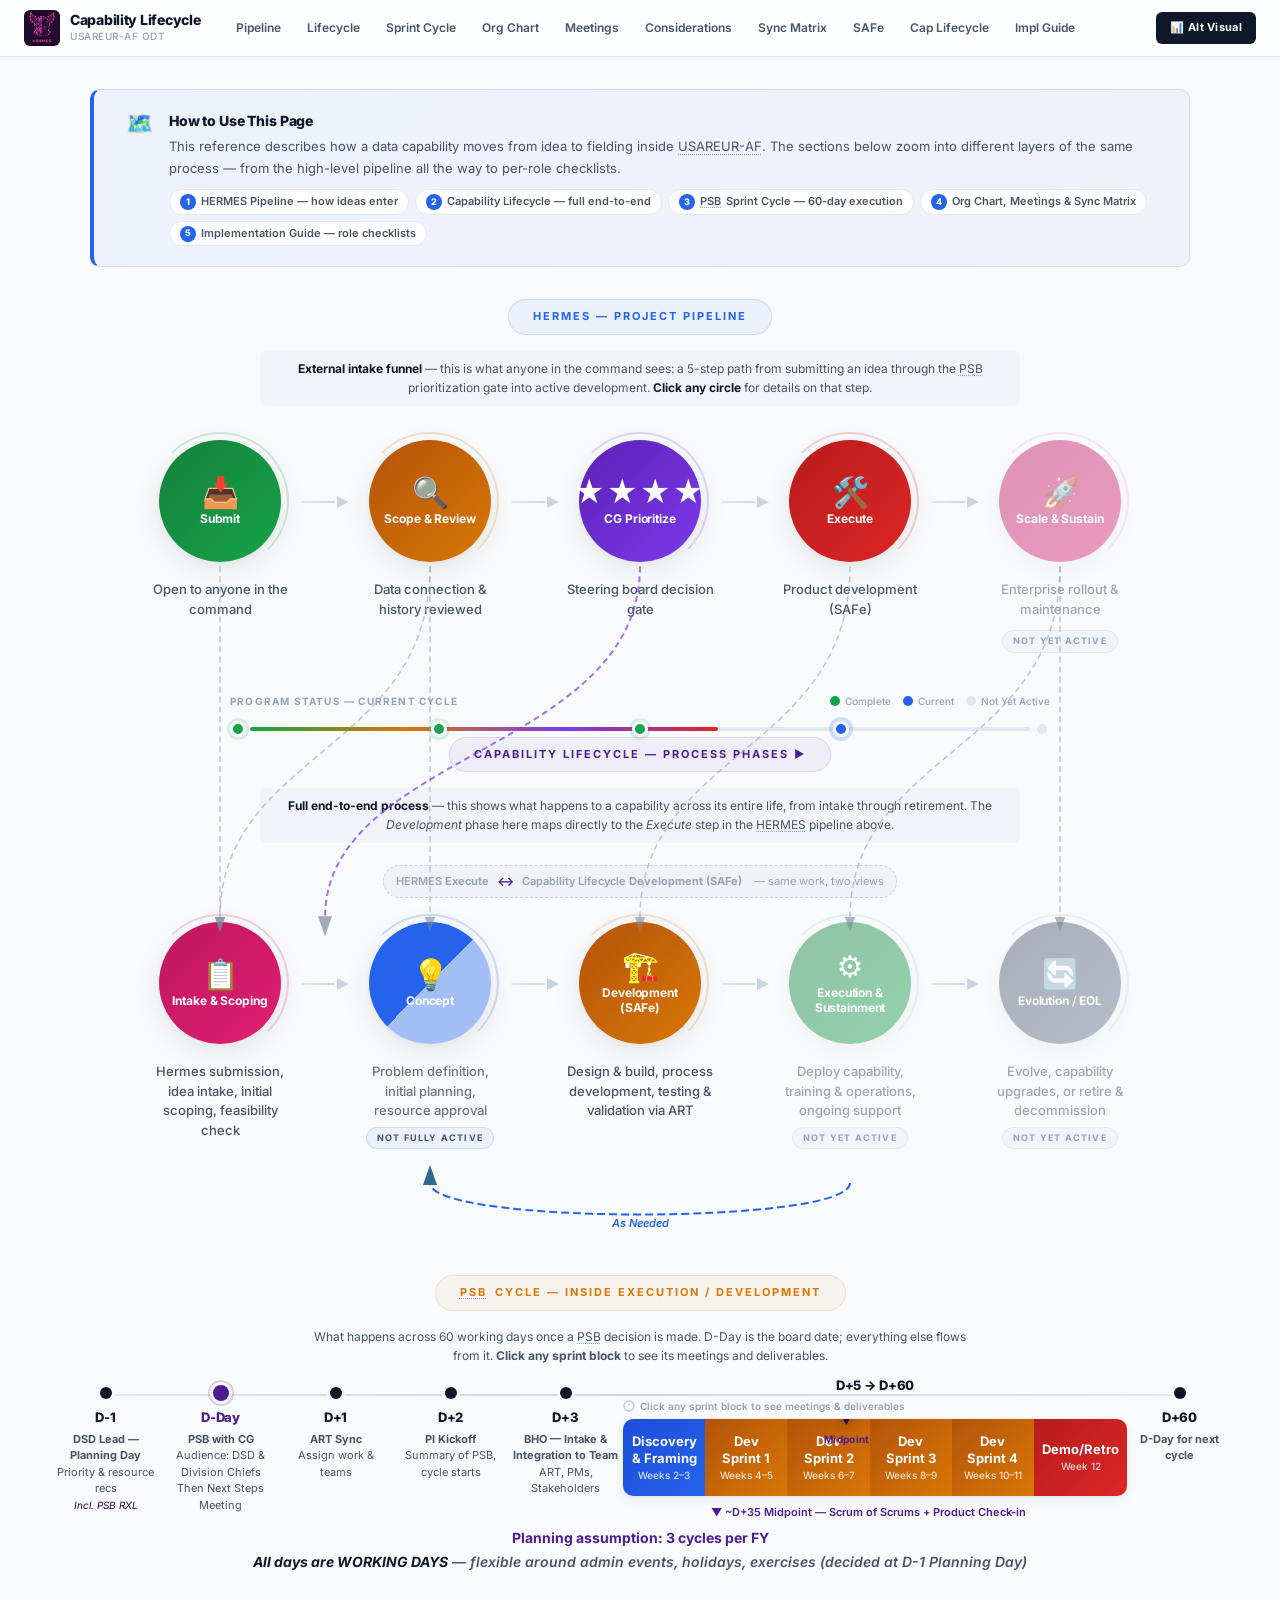
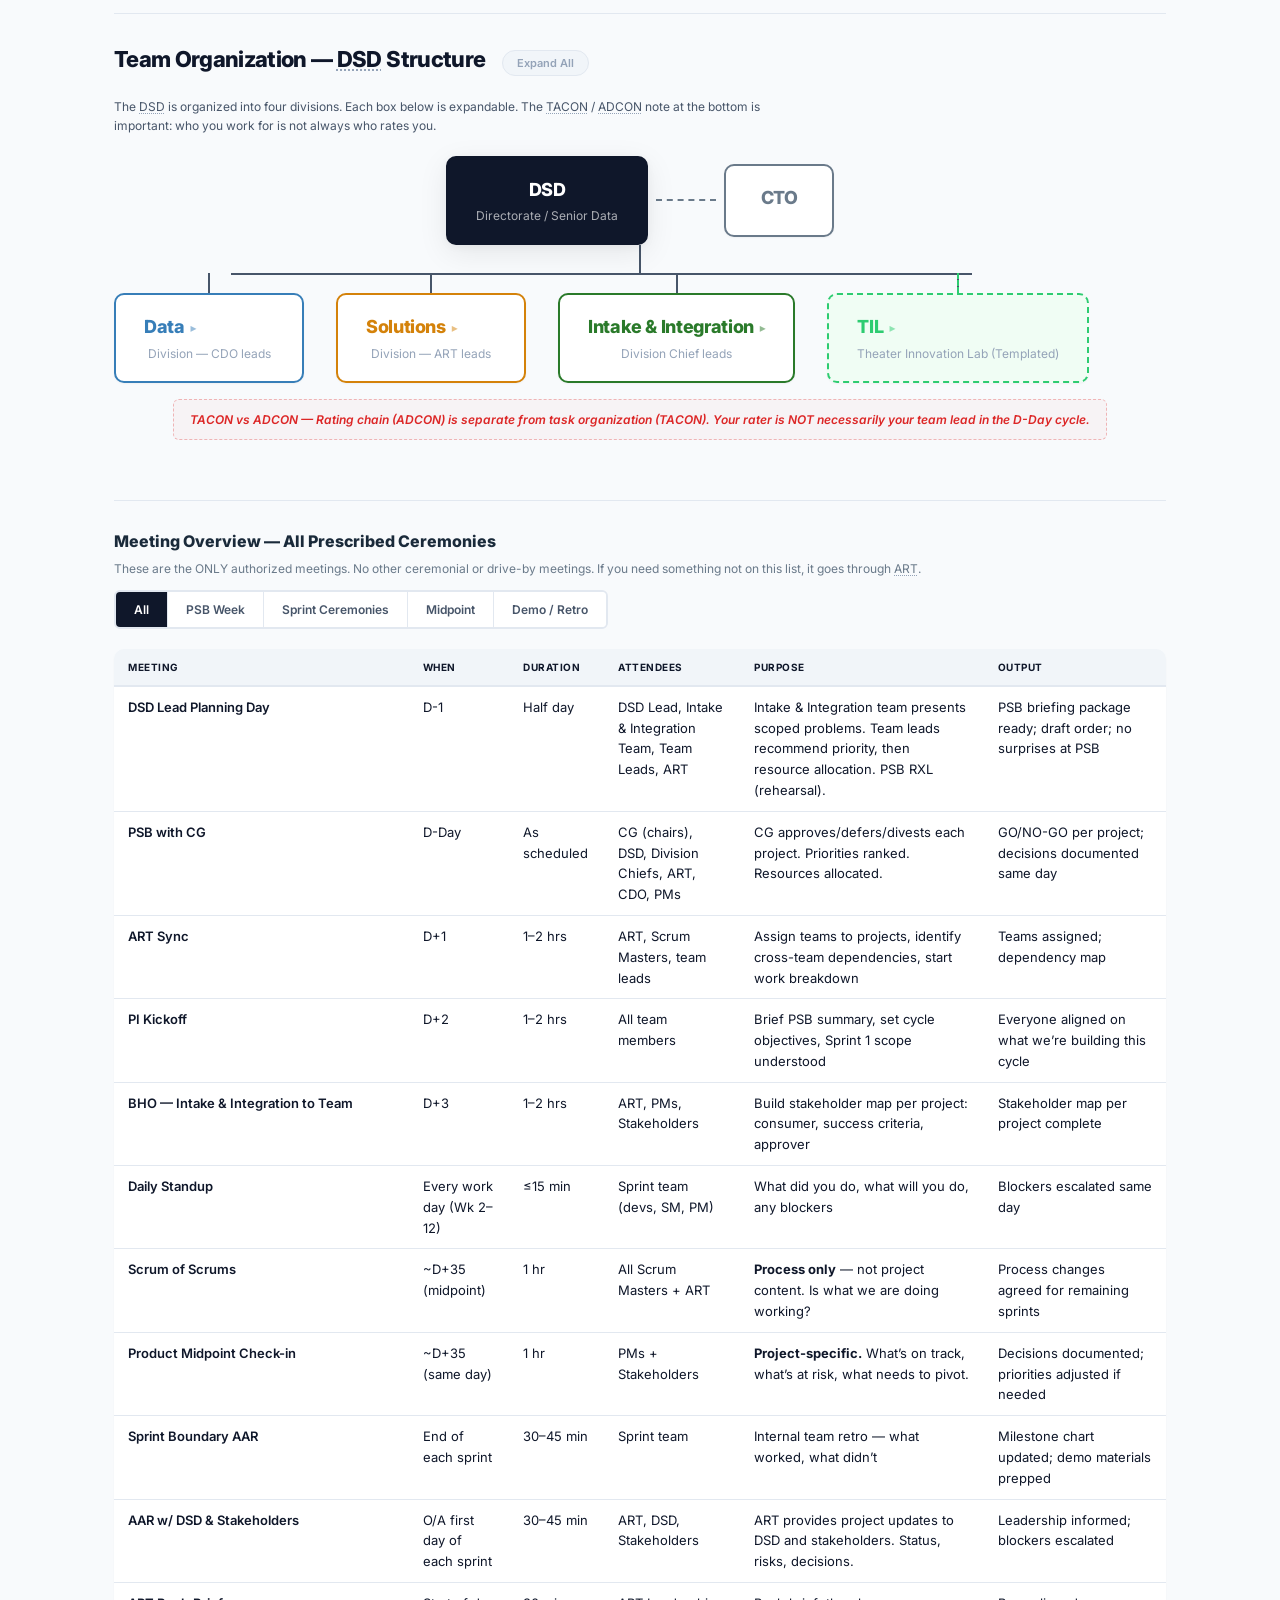
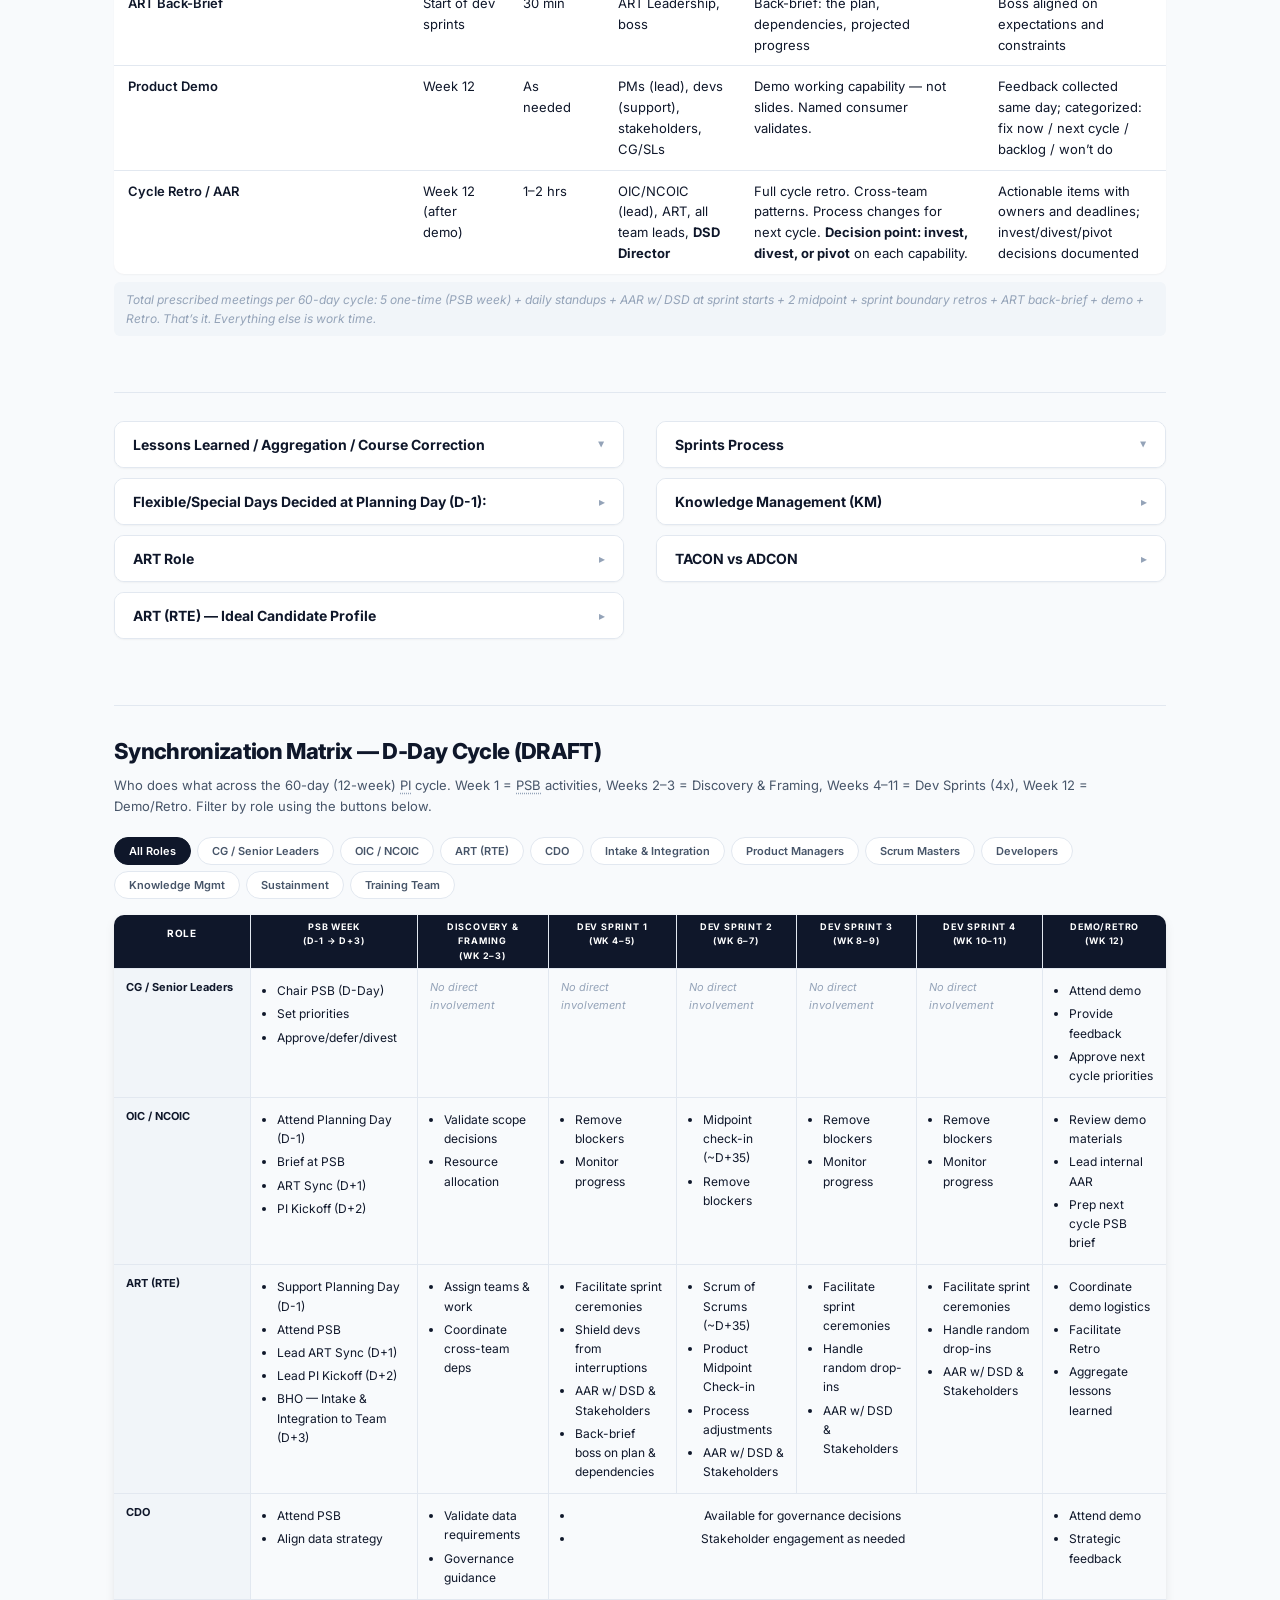
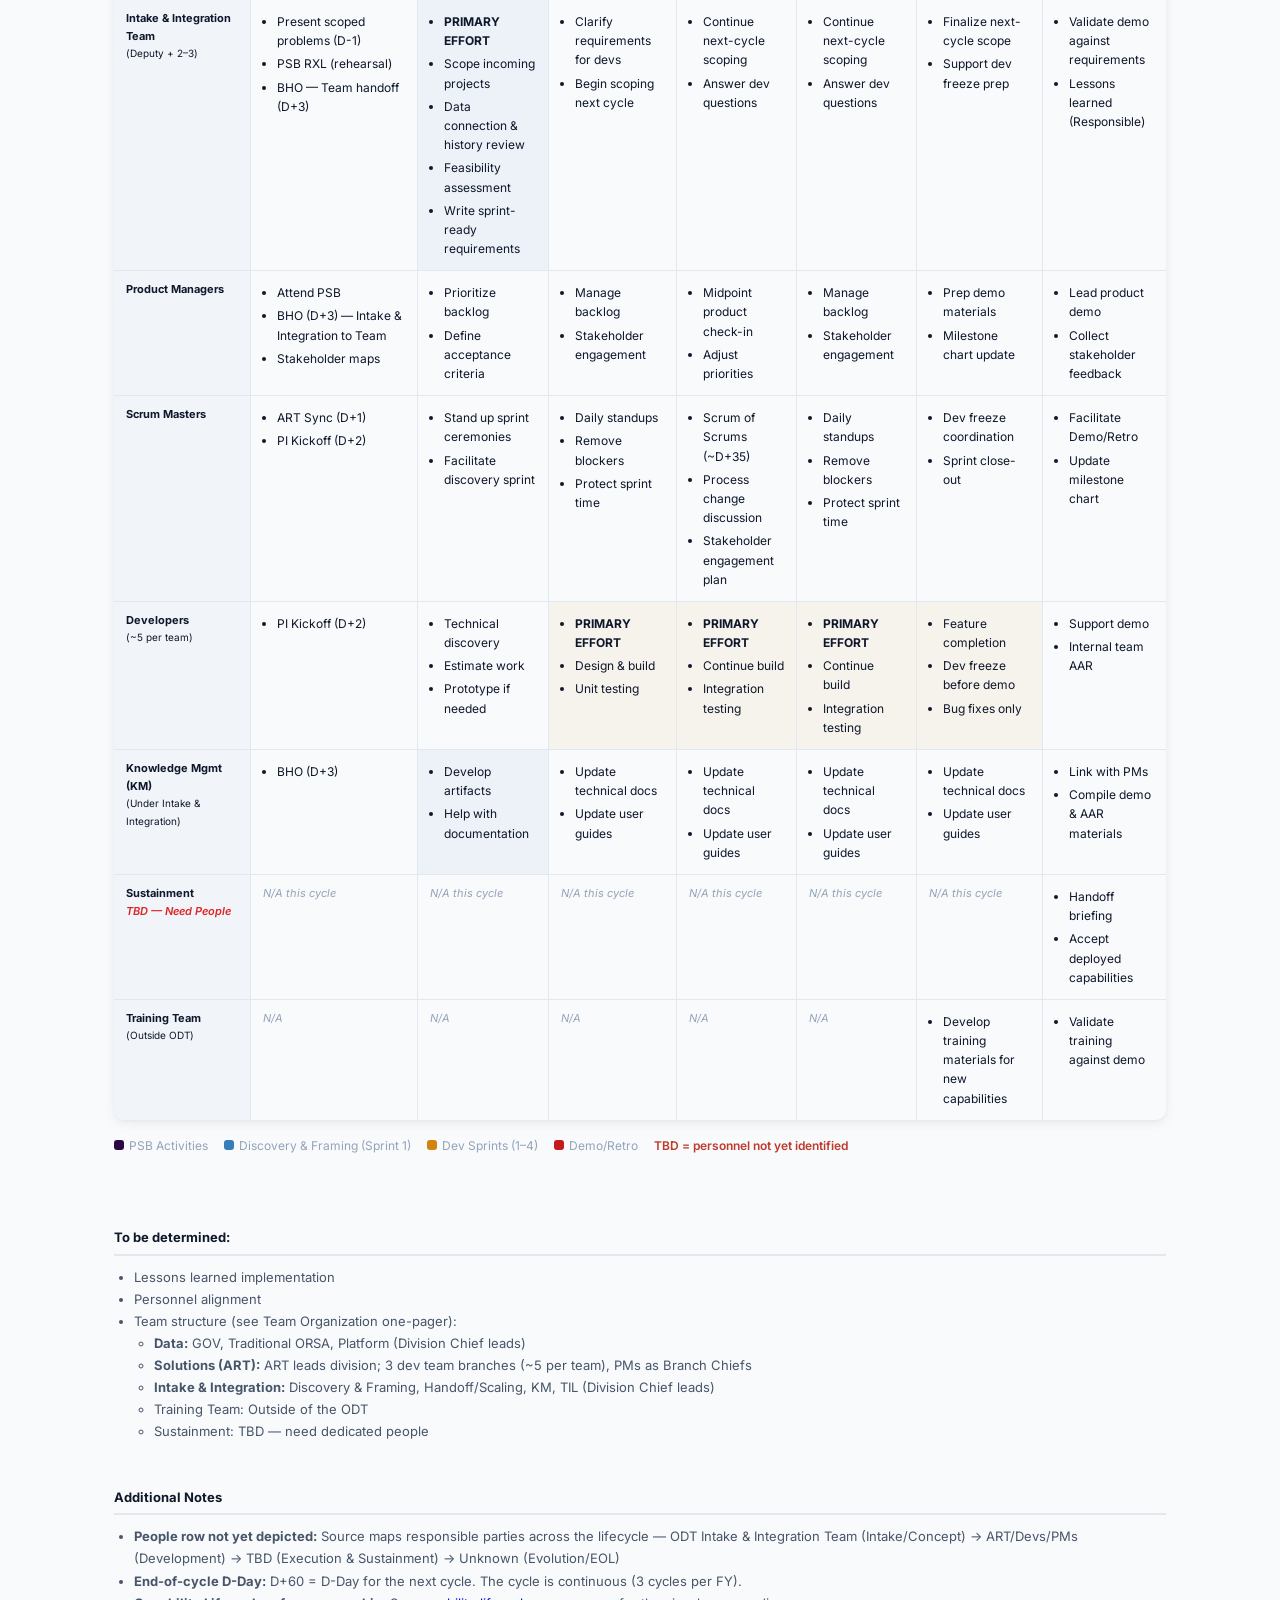
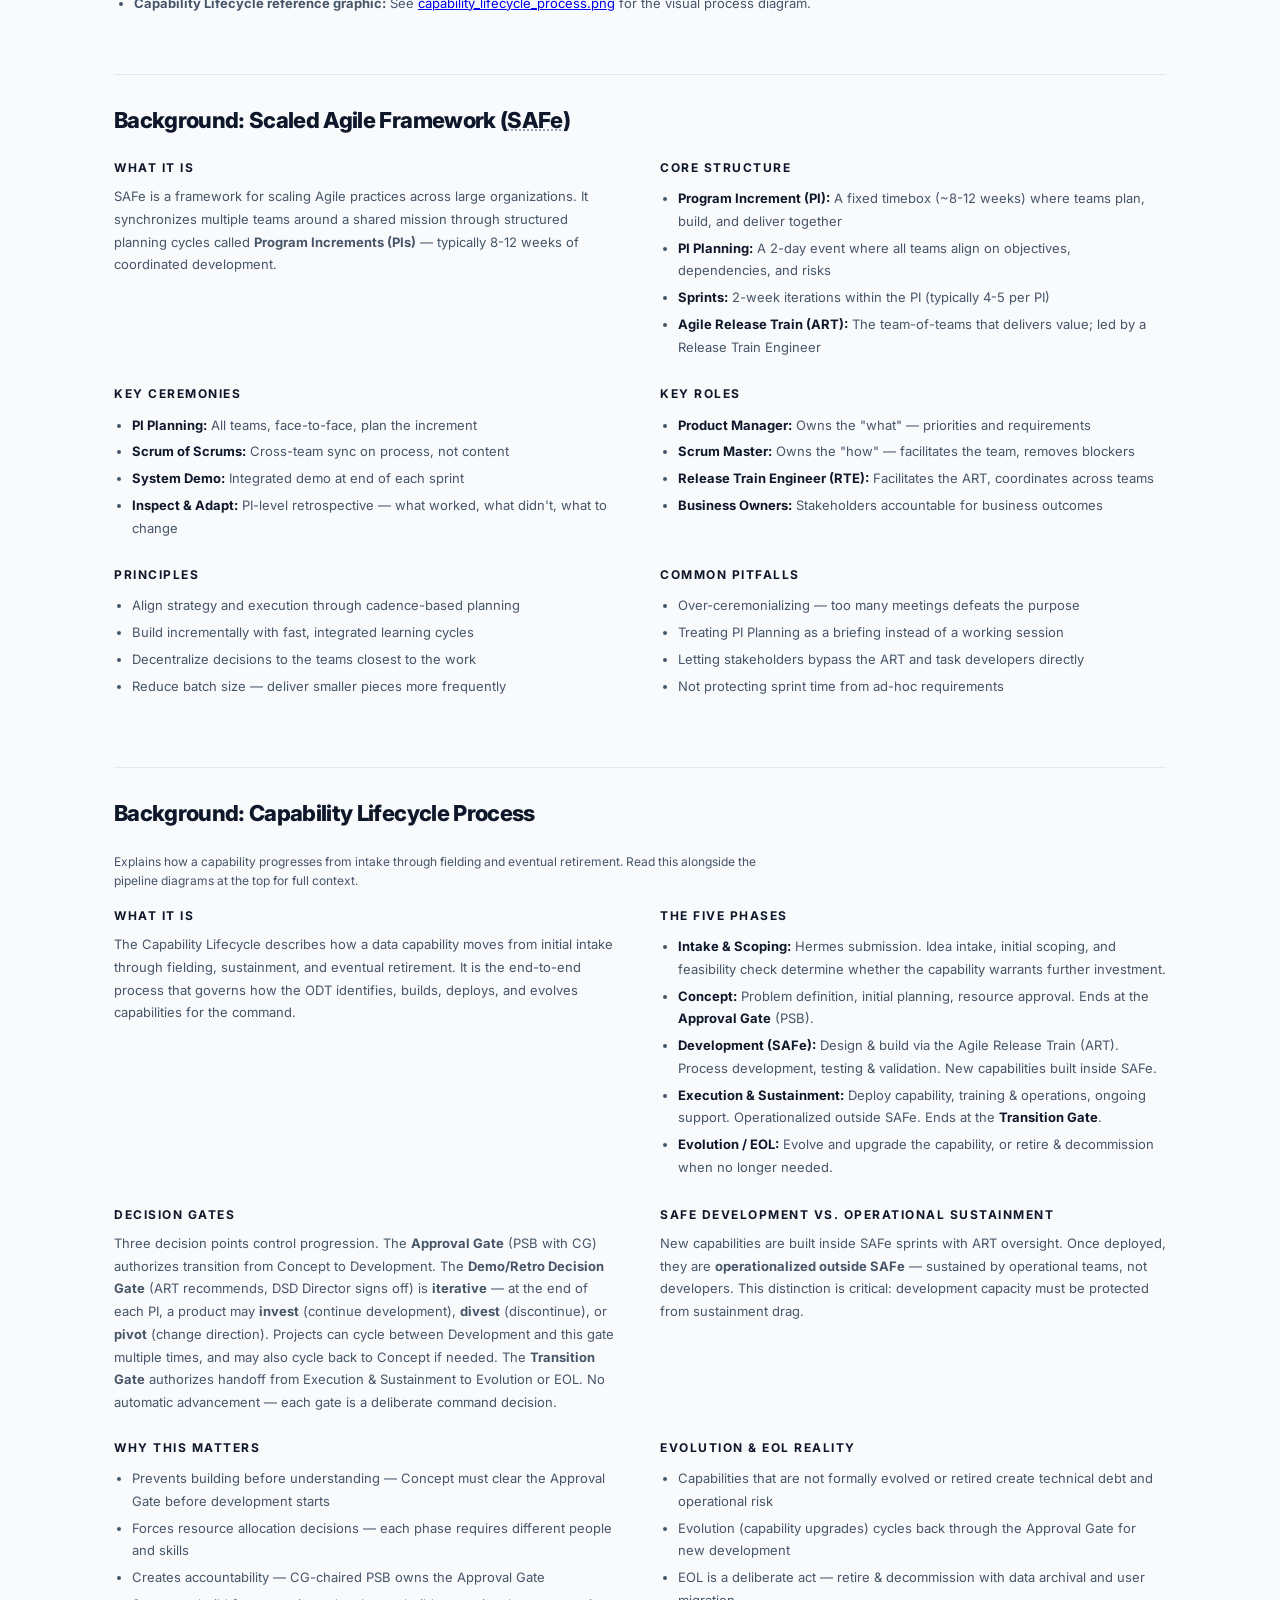
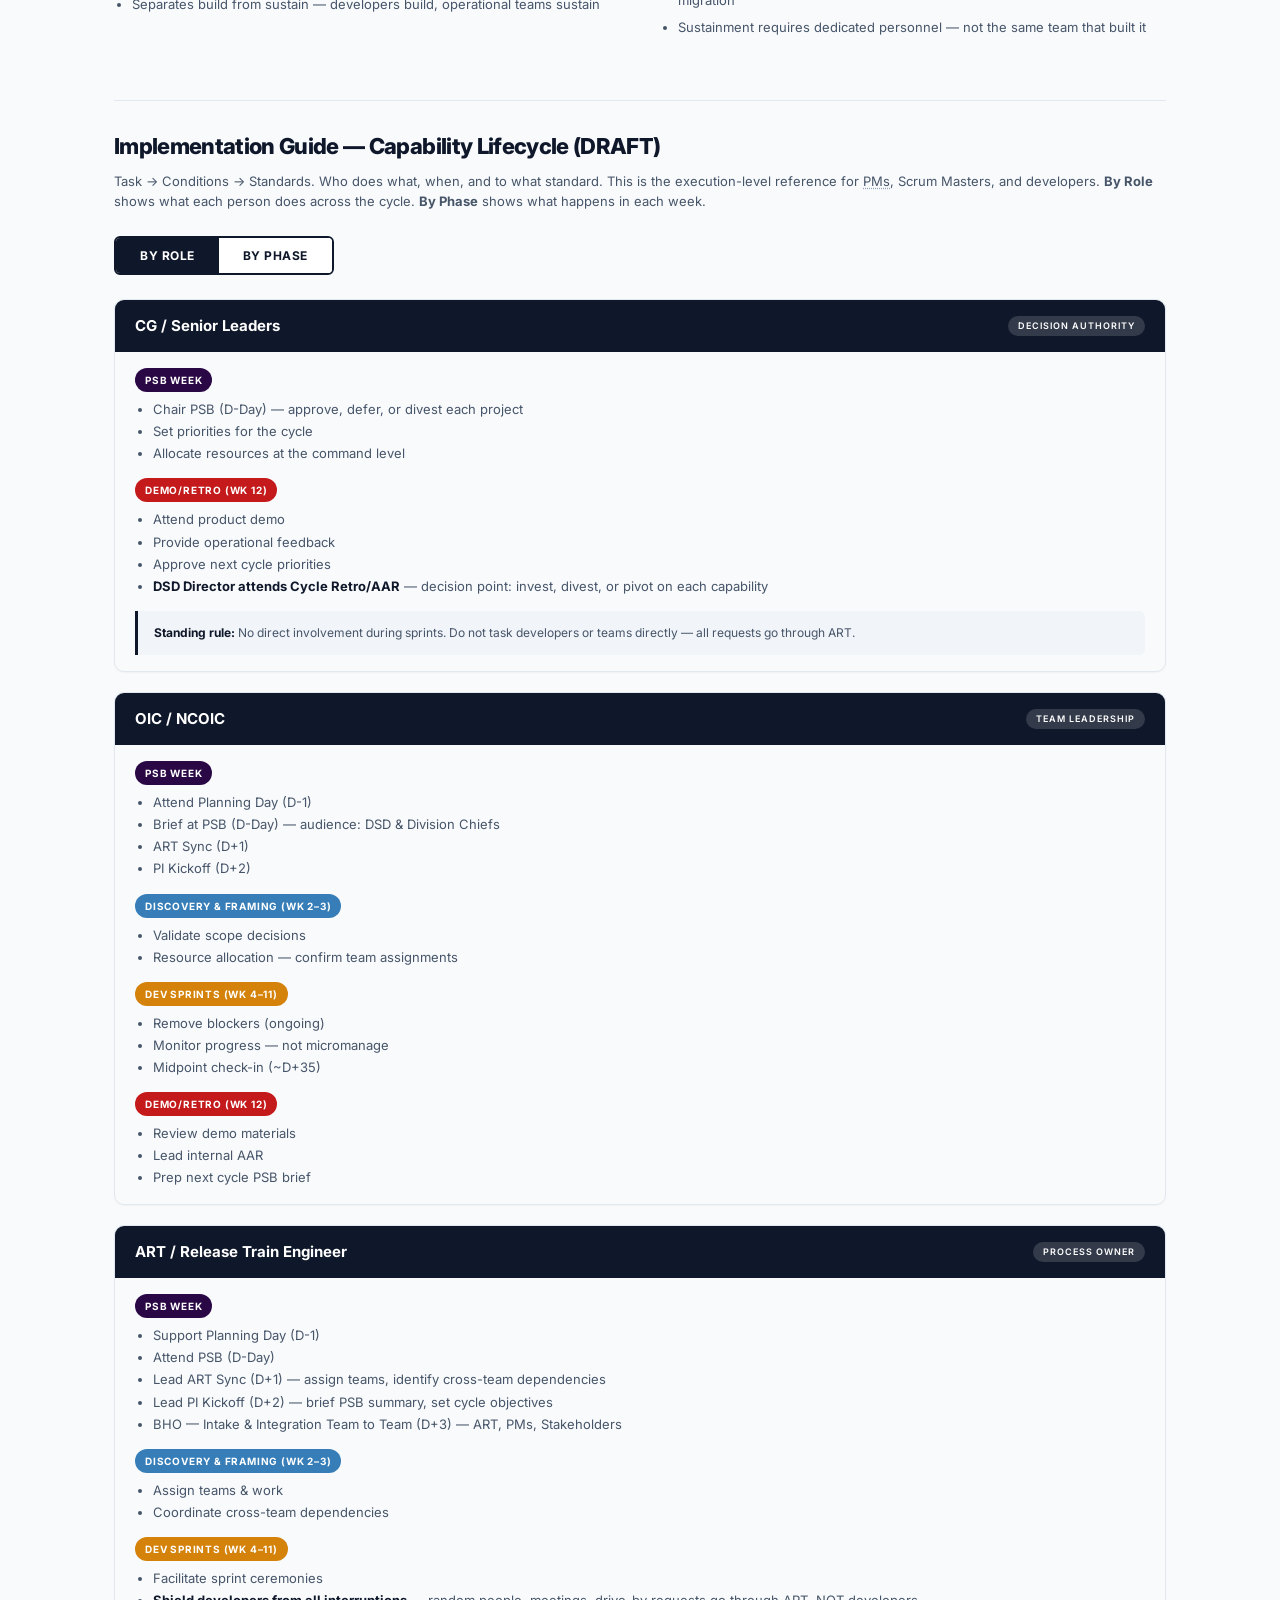
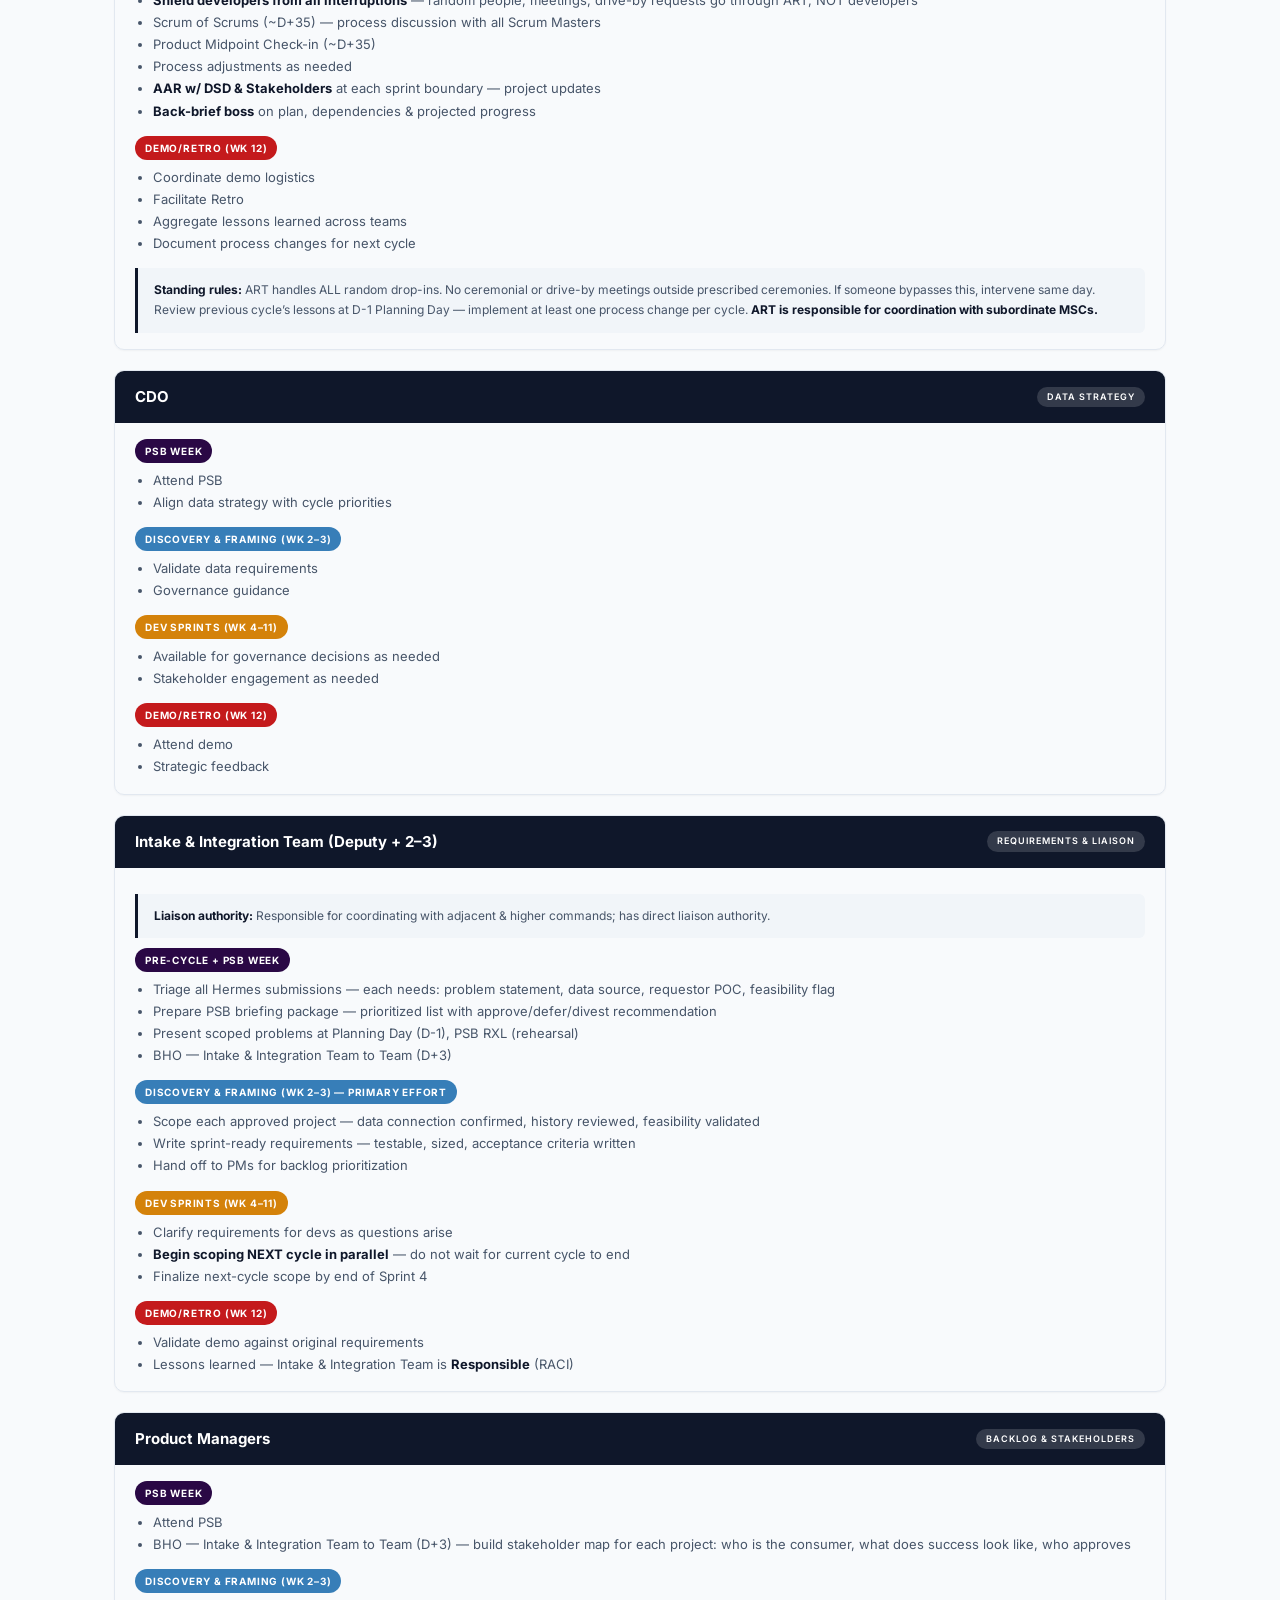
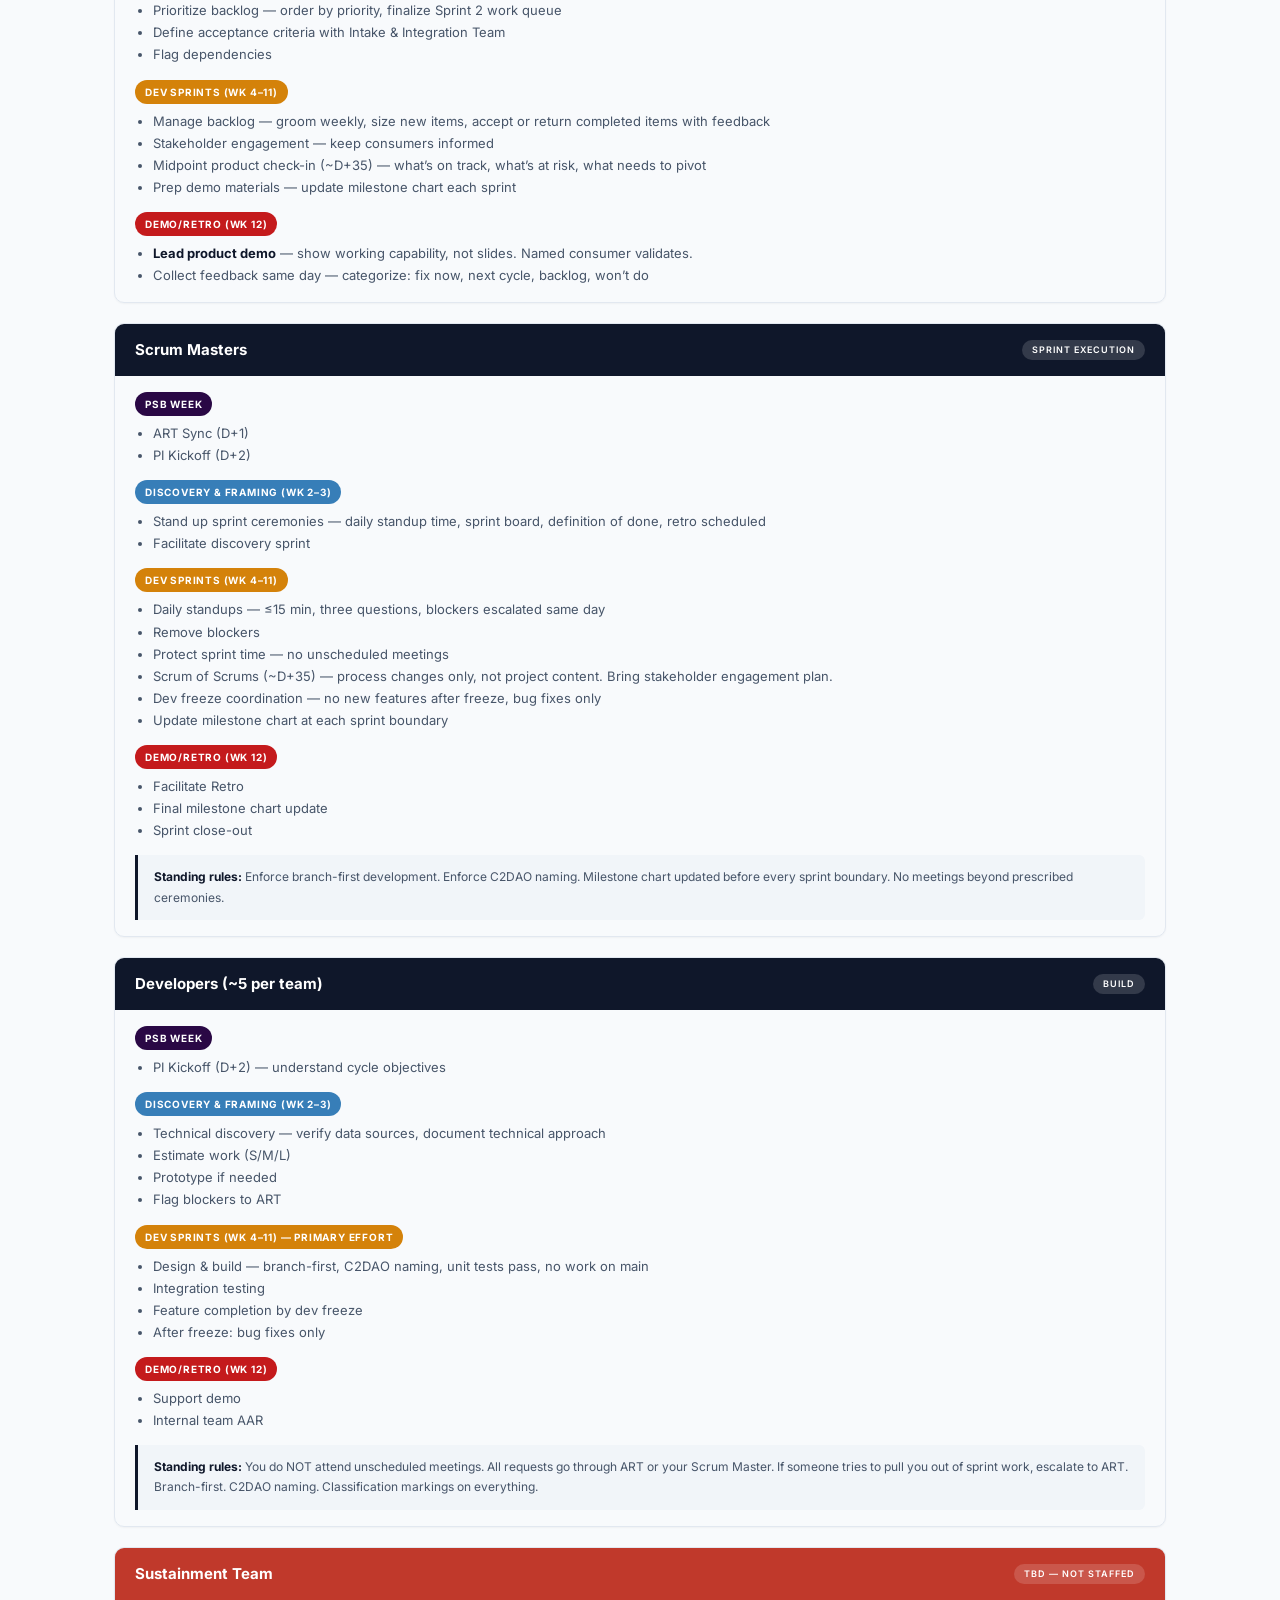
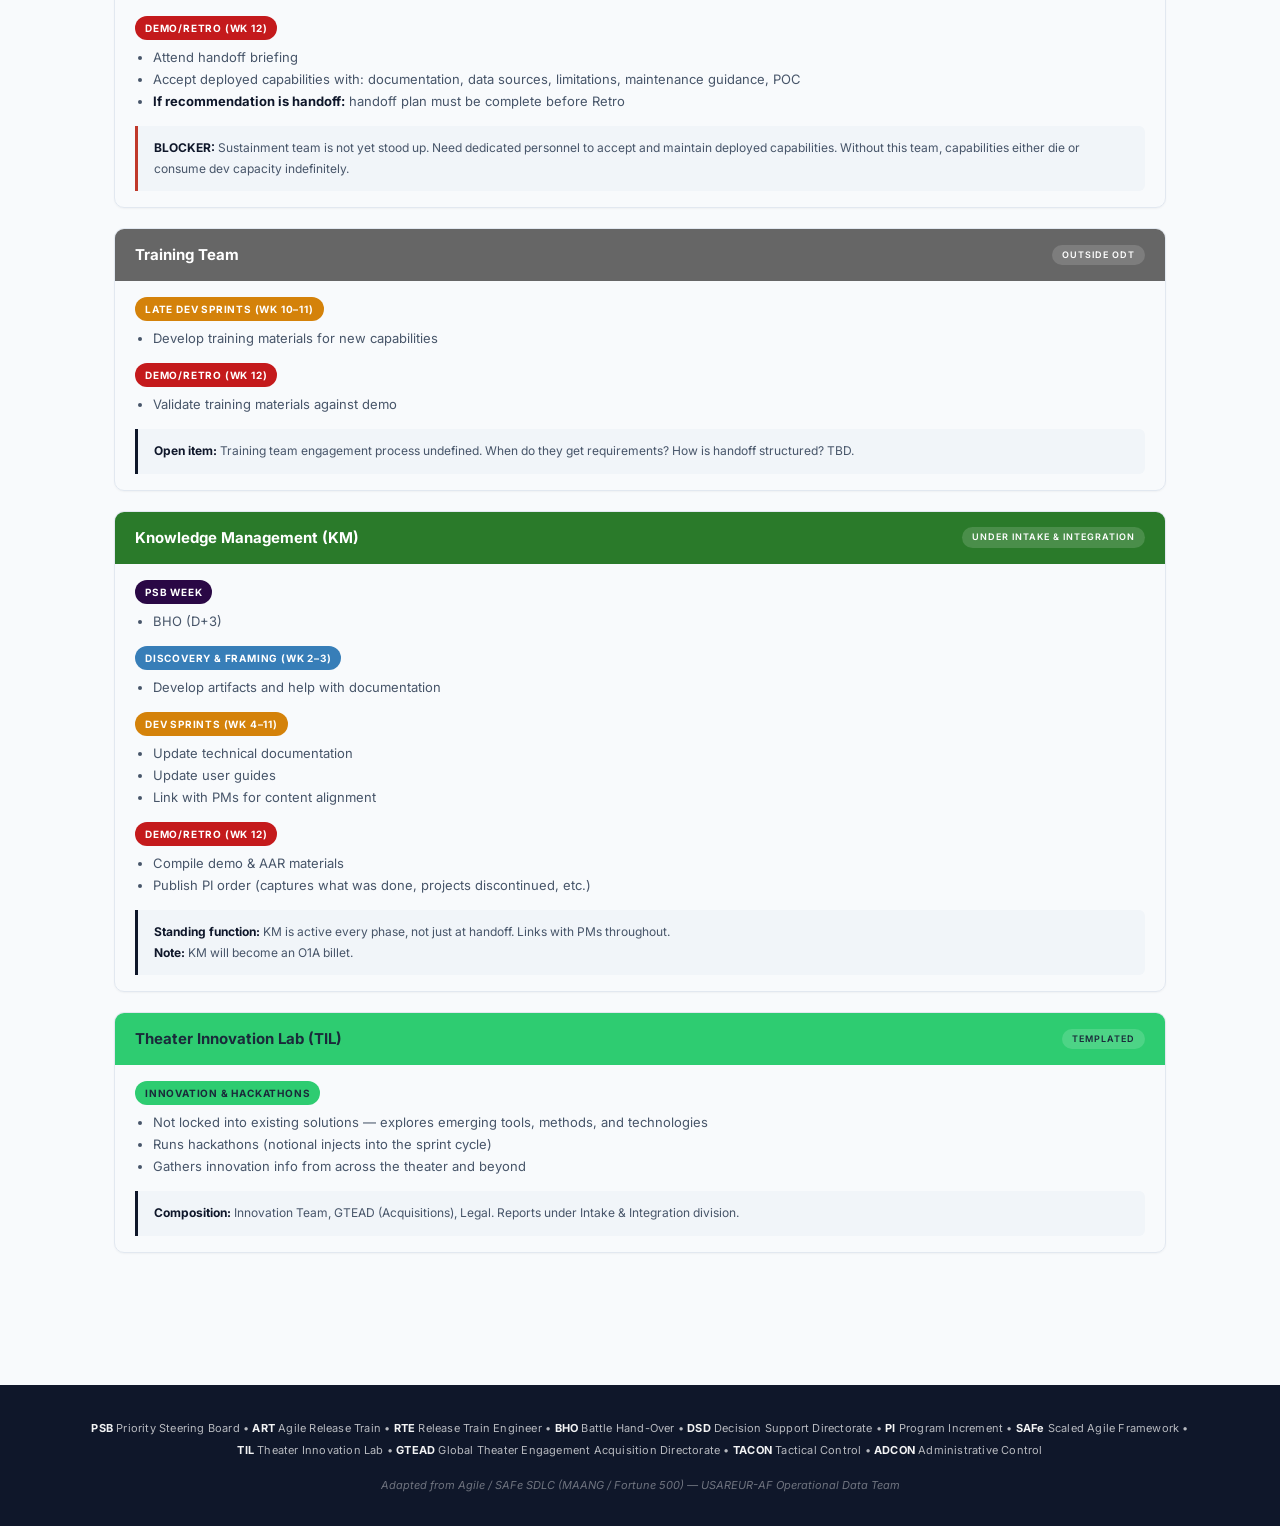
==== commit ddec7339: "design: add hero banner, pipeline context notes, abbr tooltips, progress bar label/legend, sprint cl" ====
--- a/docs/index.html
+++ b/docs/index.html
@@ -59,9 +59,25 @@
 
 <div class="main-content">
 
+<!-- Hero Orientation Banner -->
+<div class="hero-banner" role="note" aria-label="Page orientation">
+  <div class="hero-banner-icon" aria-hidden="true">🗺️</div>
+  <div class="hero-banner-body">
+    <div class="hero-banner-title">How to Use This Page</div>
+    <div class="hero-banner-text">This reference describes how a data capability moves from idea to fielding inside <abbr title="United States Army Europe and Africa">USAREUR-AF</abbr>. The sections below zoom into different layers of the same process — from the high-level pipeline all the way to per-role checklists.</div>
+    <div class="hero-banner-steps">
+      <span class="hero-banner-step"><span class="hbs-num">1</span> HERMES Pipeline — how ideas enter</span>
+      <span class="hero-banner-step"><span class="hbs-num">2</span> Capability Lifecycle — full end-to-end</span>
+      <span class="hero-banner-step"><span class="hbs-num">3</span> <abbr title="Priority Steering Board">PSB</abbr> Sprint Cycle — 60-day execution</span>
+      <span class="hero-banner-step"><span class="hbs-num">4</span> Org Chart, Meetings &amp; Sync Matrix</span>
+      <span class="hero-banner-step"><span class="hbs-num">5</span> Implementation Guide — role checklists</span>
+    </div>
+  </div>
+</div>
 
 <div class="row">
   <div class="section-label hermes">HERMES &mdash; Project Pipeline</div>
+  <p class="pipeline-context"><strong>External intake funnel</strong> &mdash; this is what anyone in the command sees: a 5-step path from submitting an idea through the <abbr title="Priority Steering Board, chaired by the Commanding General">PSB</abbr> prioritization gate into active development. <strong>Click any circle</strong> for details on that step.</p>
   <div class="pipeline" id="hermesPipeline">
     <div class="step p-submit">
       <button class="step-trigger" type="button">
@@ -132,22 +148,39 @@
 </div>
 
 
-<div class="phase-progress" data-active-phase="3">
-  <div class="phase-progress-track"><div class="phase-progress-fill phase-progress-fill-60"></div></div>
-  <div class="phase-progress-dot completed" title="Submit: Active"></div>
-  <div class="phase-progress-spacer"></div>
-  <div class="phase-progress-dot completed" title="Scope: Active"></div>
-  <div class="phase-progress-spacer"></div>
-  <div class="phase-progress-dot completed" title="Prioritize: Active"></div>
-  <div class="phase-progress-spacer"></div>
-  <div class="phase-progress-dot active" title="Execute: Current Phase"></div>
-  <div class="phase-progress-spacer"></div>
-  <div class="phase-progress-dot future" title="Scale: Not Yet Active"></div>
+<div class="phase-progress-wrap">
+  <div class="phase-progress-header">
+    <span class="phase-progress-title">Program Status &mdash; Current Cycle</span>
+    <span class="phase-progress-legend">
+      <span class="ppl-item"><span class="ppl-dot ppl-dot-complete"></span>Complete</span>
+      <span class="ppl-item"><span class="ppl-dot ppl-dot-active"></span>Current</span>
+      <span class="ppl-item"><span class="ppl-dot ppl-dot-future"></span>Not Yet Active</span>
+    </span>
+  </div>
+  <div class="phase-progress" data-active-phase="3">
+    <div class="phase-progress-track"><div class="phase-progress-fill phase-progress-fill-60"></div></div>
+    <div class="phase-progress-dot completed" title="Submit: Active"></div>
+    <div class="phase-progress-spacer"></div>
+    <div class="phase-progress-dot completed" title="Scope: Active"></div>
+    <div class="phase-progress-spacer"></div>
+    <div class="phase-progress-dot completed" title="Prioritize: Active"></div>
+    <div class="phase-progress-spacer"></div>
+    <div class="phase-progress-dot active" title="Execute: Current Phase"></div>
+    <div class="phase-progress-spacer"></div>
+    <div class="phase-progress-dot future" title="Scale: Not Yet Active"></div>
+  </div>
 </div>
 
 
 <div class="row">
   <a class="section-link" href="capability_lifecycle_process.html"><div class="section-label sdlc section-label-link">Capability Lifecycle &mdash; Process Phases &#x25B6;</div></a>
+  <p class="pipeline-context"><strong>Full end-to-end process</strong> — this shows what happens to a capability across its entire life, from intake through retirement. The <em>Development</em> phase here maps directly to the <em>Execute</em> step in the <abbr title="HERMES — the command's project intake portal">HERMES</abbr> pipeline above.</p>
+  <div class="pipeline-mapping-note" aria-label="How pipelines connect">
+    <span>HERMES <strong>Execute</strong></span>
+    <span class="pmap-arrow">&#x2194;</span>
+    <span>Capability Lifecycle <strong>Development (SAFe)</strong></span>
+    <span style="margin-left:4px;color:var(--text-muted);font-weight:400">— same work, two views</span>
+  </div>
   <div class="pipeline" id="sdlcPipeline">
     <div class="step s-intake">
       <button class="step-trigger" type="button">
@@ -232,7 +265,8 @@
 
 <div class="psb-section psb-section-offset">
   <div class="row">
-    <div class="section-label psb-label" id="psbCycle">PSB Cycle &mdash; Inside Execution / Development</div>
+    <div class="section-label psb-label" id="psbCycle"><abbr title="Priority Steering Board">PSB</abbr> Cycle &mdash; Inside Execution / Development</div>
+    <p class="section-intro" style="text-align:center;margin:0 auto">What happens across 60 working days once a <abbr title="Priority Steering Board">PSB</abbr> decision is made. D-Day is the board date; everything else flows from it. <strong>Click any sprint block</strong> to see its meetings and deliverables.</p>
   </div>
 
   
@@ -264,6 +298,10 @@
     
     <div class="d-sprint-zone">
       <div class="d-day-label sprint-window-label">D+5 &rarr; D+60</div>
+      <div class="sprint-click-hint" aria-hidden="true">
+        <svg viewBox="0 0 24 24" fill="none" stroke="currentColor" stroke-width="2.5"><circle cx="12" cy="12" r="10"/><line x1="12" y1="8" x2="12" y2="12"/><line x1="12" y1="16" x2="12.01" y2="16"/></svg>
+        Click any sprint block to see meetings &amp; deliverables
+      </div>
       <div class="sprint-bar" id="sprintBar">
         
         <div class="midpoint-diamond midpoint-diamond-54">
@@ -315,7 +353,8 @@
 
 <div class="onepager">
   <div class="onepager-divider"></div>
-  <h2 class="onepager-title" id="orgChart">Team Organization &mdash; DSD Structure <button class="org-expand-all" type="button" id="orgExpandBtn">Expand All</button></h2>
+  <h2 class="onepager-title" id="orgChart">Team Organization &mdash; <abbr title="Decision Support Directorate">DSD</abbr> Structure <button class="org-expand-all" type="button" id="orgExpandBtn">Expand All</button></h2>
+  <p class="section-intro">The <abbr title="Decision Support Directorate">DSD</abbr> is organized into four divisions. Each box below is expandable. The <abbr title="Tactical Control — who you work for day-to-day">TACON</abbr> / <abbr title="Administrative Control — your rating chain">ADCON</abbr> note at the bottom is important: who you work for is not always who rates you.</p>
 
   
   <div class="org-wire">
@@ -405,7 +444,7 @@
 <div class="onepager">
   <div class="onepager-divider"></div>
   <h3 class="meeting-overview-title" id="meetingOverview">Meeting Overview &mdash; All Prescribed Ceremonies</h3>
-  <p class="meeting-overview-copy">These are the ONLY authorized meetings. No other ceremonial or drive-by meetings. If you need something not on this list, it goes through ART.</p>
+  <p class="meeting-overview-copy">These are the ONLY authorized meetings. No other ceremonial or drive-by meetings. If you need something not on this list, it goes through <abbr title="Agile Release Train — the team-of-teams that delivers value, led by a Release Train Engineer">ART</abbr>.</p>
 
   <div class="meeting-tabs" id="meetingTabs">
     <button class="meeting-tab active" type="button" data-tab="all">All</button>
@@ -502,7 +541,7 @@
 <div class="sync-section">
   <div class="sync-divider"></div>
   <div class="sync-title" id="syncMatrix">Synchronization Matrix &mdash; D-Day Cycle (DRAFT)</div>
-  <div class="sync-subtitle">Who does what across the 60-day (12-week) PI cycle. Week 1 = PSB activities, Weeks 2&ndash;3 = Discovery &amp; Framing, Weeks 4&ndash;11 = Dev Sprints (4x), Week 12 = Demo/Retro.</div>
+  <div class="sync-subtitle">Who does what across the 60-day (12-week) <abbr title="Program Increment — a fixed timebox where teams plan, build, and deliver together">PI</abbr> cycle. Week 1 = <abbr title="Priority Steering Board">PSB</abbr> activities, Weeks 2&ndash;3 = Discovery &amp; Framing, Weeks 4&ndash;11 = Dev Sprints (4x), Week 12 = Demo/Retro. Filter by role using the buttons below.</div>
 
   <div class="sync-filter-bar" id="syncFilterBar"></div>
   <table class="sync-table">
@@ -561,7 +600,7 @@
 
 <div class="onepager">
   <div class="onepager-divider"></div>
-  <h2 class="onepager-title" id="safeBackground">Background: Scaled Agile Framework (SAFe)</h2>
+  <h2 class="onepager-title" id="safeBackground">Background: Scaled Agile Framework (<abbr title="Scaled Agile Framework — a framework for coordinating multiple Agile teams around a shared mission">SAFe</abbr>)</h2>
   <div class="onepager-grid">
     <div>
       <h4>What It Is</h4>
@@ -619,6 +658,7 @@
 <div class="onepager">
   <div class="onepager-divider"></div>
   <h2 class="onepager-title" id="capLifecycle">Background: Capability Lifecycle Process</h2>
+  <p class="section-intro">Explains how a capability progresses from intake through fielding and eventual retirement. Read this alongside the pipeline diagrams at the top for full context.</p>
   <div class="onepager-grid">
     <div>
       <h4>What It Is</h4>
@@ -667,7 +707,7 @@
 <div class="impl-guide">
   <div class="impl-divider"></div>
   <div class="impl-title" id="implGuide">Implementation Guide &mdash; Capability Lifecycle (DRAFT)</div>
-  <div class="impl-subtitle">Task &rarr; Conditions &rarr; Standards. Who does what, when, and to what standard. This is the execution-level reference for PMs, Scrum Masters, and developers.</div>
+  <div class="impl-subtitle">Task &rarr; Conditions &rarr; Standards. Who does what, when, and to what standard. This is the execution-level reference for <abbr title="Product Managers — own the backlog, stakeholder engagement, and demo">PMs</abbr>, Scrum Masters, and developers. <strong>By Role</strong> shows what each person does across the cycle. <strong>By Phase</strong> shows what happens in each week.</div>
 
   <div class="impl-toggle">
     <button class="active" type="button" data-view="role">By Role</button>
--- a/docs/styles/index-page.css
+++ b/docs/styles/index-page.css
@@ -1,3 +1,188 @@
+/* ── Hero Orientation Banner ─────────────────────────────── */
+.hero-banner {
+  width: 100%;
+  max-width: 1100px;
+  margin: 0 auto 32px;
+  padding: 20px 32px;
+  background: linear-gradient(135deg, rgba(37,99,235,0.05) 0%, rgba(76,29,149,0.04) 100%);
+  border: 1px solid rgba(37,99,235,0.14);
+  border-left: 4px solid var(--c-concept);
+  border-radius: var(--radius-md);
+  display: flex;
+  align-items: flex-start;
+  gap: 16px;
+}
+.hero-banner-icon {
+  font-size: 22px;
+  line-height: 1;
+  flex-shrink: 0;
+  margin-top: 2px;
+}
+.hero-banner-body {}
+.hero-banner-title {
+  font-size: 14px;
+  font-weight: 800;
+  color: var(--text-primary);
+  letter-spacing: -0.01em;
+  margin-bottom: 4px;
+}
+.hero-banner-text {
+  font-size: 13px;
+  color: var(--text-secondary);
+  line-height: 1.65;
+}
+.hero-banner-steps {
+  display: flex;
+  flex-wrap: wrap;
+  gap: 6px;
+  margin-top: 10px;
+}
+.hero-banner-step {
+  display: inline-flex;
+  align-items: center;
+  gap: 5px;
+  font-size: 11px;
+  font-weight: 600;
+  padding: 3px 10px;
+  border-radius: 100px;
+  background: var(--bg-surface);
+  border: 1px solid var(--border-default);
+  color: var(--text-secondary);
+  white-space: nowrap;
+}
+.hero-banner-step .hbs-num {
+  display: inline-flex;
+  align-items: center;
+  justify-content: center;
+  width: 16px;
+  height: 16px;
+  border-radius: 50%;
+  background: var(--c-concept);
+  color: #fff;
+  font-size: 9px;
+  font-weight: 800;
+  flex-shrink: 0;
+}
+
+/* ── Pipeline Relationship Note ──────────────────────────── */
+.pipeline-context {
+  font-size: 12px;
+  color: var(--text-secondary);
+  line-height: 1.55;
+  margin-bottom: 14px;
+  padding: 8px 16px;
+  background: var(--bg-subtle);
+  border-radius: var(--radius-sm);
+  border: 1px solid var(--border-subtle);
+  max-width: 760px;
+  text-align: center;
+}
+.pipeline-context strong {
+  color: var(--text-primary);
+}
+
+/* ── Pipeline Mapping Note ──────────────────────────────── */
+.pipeline-mapping-note {
+  display: flex;
+  align-items: center;
+  gap: 8px;
+  font-size: 11px;
+  font-weight: 600;
+  color: var(--text-muted);
+  margin-top: 8px;
+  margin-bottom: 4px;
+  padding: 5px 12px;
+  background: rgba(76,29,149,0.04);
+  border: 1px dashed rgba(76,29,149,0.18);
+  border-radius: 100px;
+  white-space: nowrap;
+}
+.pipeline-mapping-note .pmap-arrow {
+  color: var(--c-psb);
+  font-size: 13px;
+}
+
+/* ── Acronym Tooltip ─────────────────────────────────────── */
+abbr[title] {
+  text-decoration: underline dotted var(--text-muted);
+  text-underline-offset: 2px;
+  cursor: help;
+  font-style: normal;
+}
+
+/* ── Progress Bar Label & Legend ─────────────────────────── */
+.phase-progress-wrap {
+  display: flex;
+  flex-direction: column;
+  align-items: center;
+  width: 100%;
+  max-width: 900px;
+  margin: 8px auto 0;
+}
+.phase-progress-header {
+  display: flex;
+  align-items: center;
+  justify-content: space-between;
+  width: 100%;
+  padding: 0 40px;
+  margin-bottom: 4px;
+}
+.phase-progress-title {
+  font-size: 10px;
+  font-weight: 700;
+  letter-spacing: 1.2px;
+  text-transform: uppercase;
+  color: var(--text-muted);
+}
+.phase-progress-legend {
+  display: flex;
+  align-items: center;
+  gap: 12px;
+}
+.ppl-item {
+  display: flex;
+  align-items: center;
+  gap: 5px;
+  font-size: 10px;
+  color: var(--text-muted);
+  font-weight: 500;
+}
+.ppl-dot {
+  width: 10px;
+  height: 10px;
+  border-radius: 50%;
+  flex-shrink: 0;
+}
+.ppl-dot-complete { background: var(--c-sustain); }
+.ppl-dot-active   { background: var(--c-concept); }
+.ppl-dot-future   { background: var(--border-default); border: 2px solid var(--border-default); }
+
+/* ── Sprint Click Hint ──────────────────────────────────── */
+.sprint-click-hint {
+  display: flex;
+  align-items: center;
+  gap: 5px;
+  font-size: 10px;
+  font-weight: 600;
+  color: var(--text-muted);
+  margin-bottom: 5px;
+}
+.sprint-click-hint svg {
+  width: 12px;
+  height: 12px;
+  opacity: 0.6;
+}
+
+/* ── Section Intro Text ──────────────────────────────────── */
+.section-intro {
+  font-size: 12px;
+  color: var(--text-secondary);
+  line-height: 1.6;
+  margin-bottom: 16px;
+  max-width: 680px;
+}
+
+/* ─────────────────────────────────────────────────────────── */
 .nav-download {
   flex-shrink: 0;
   margin-left: auto;
